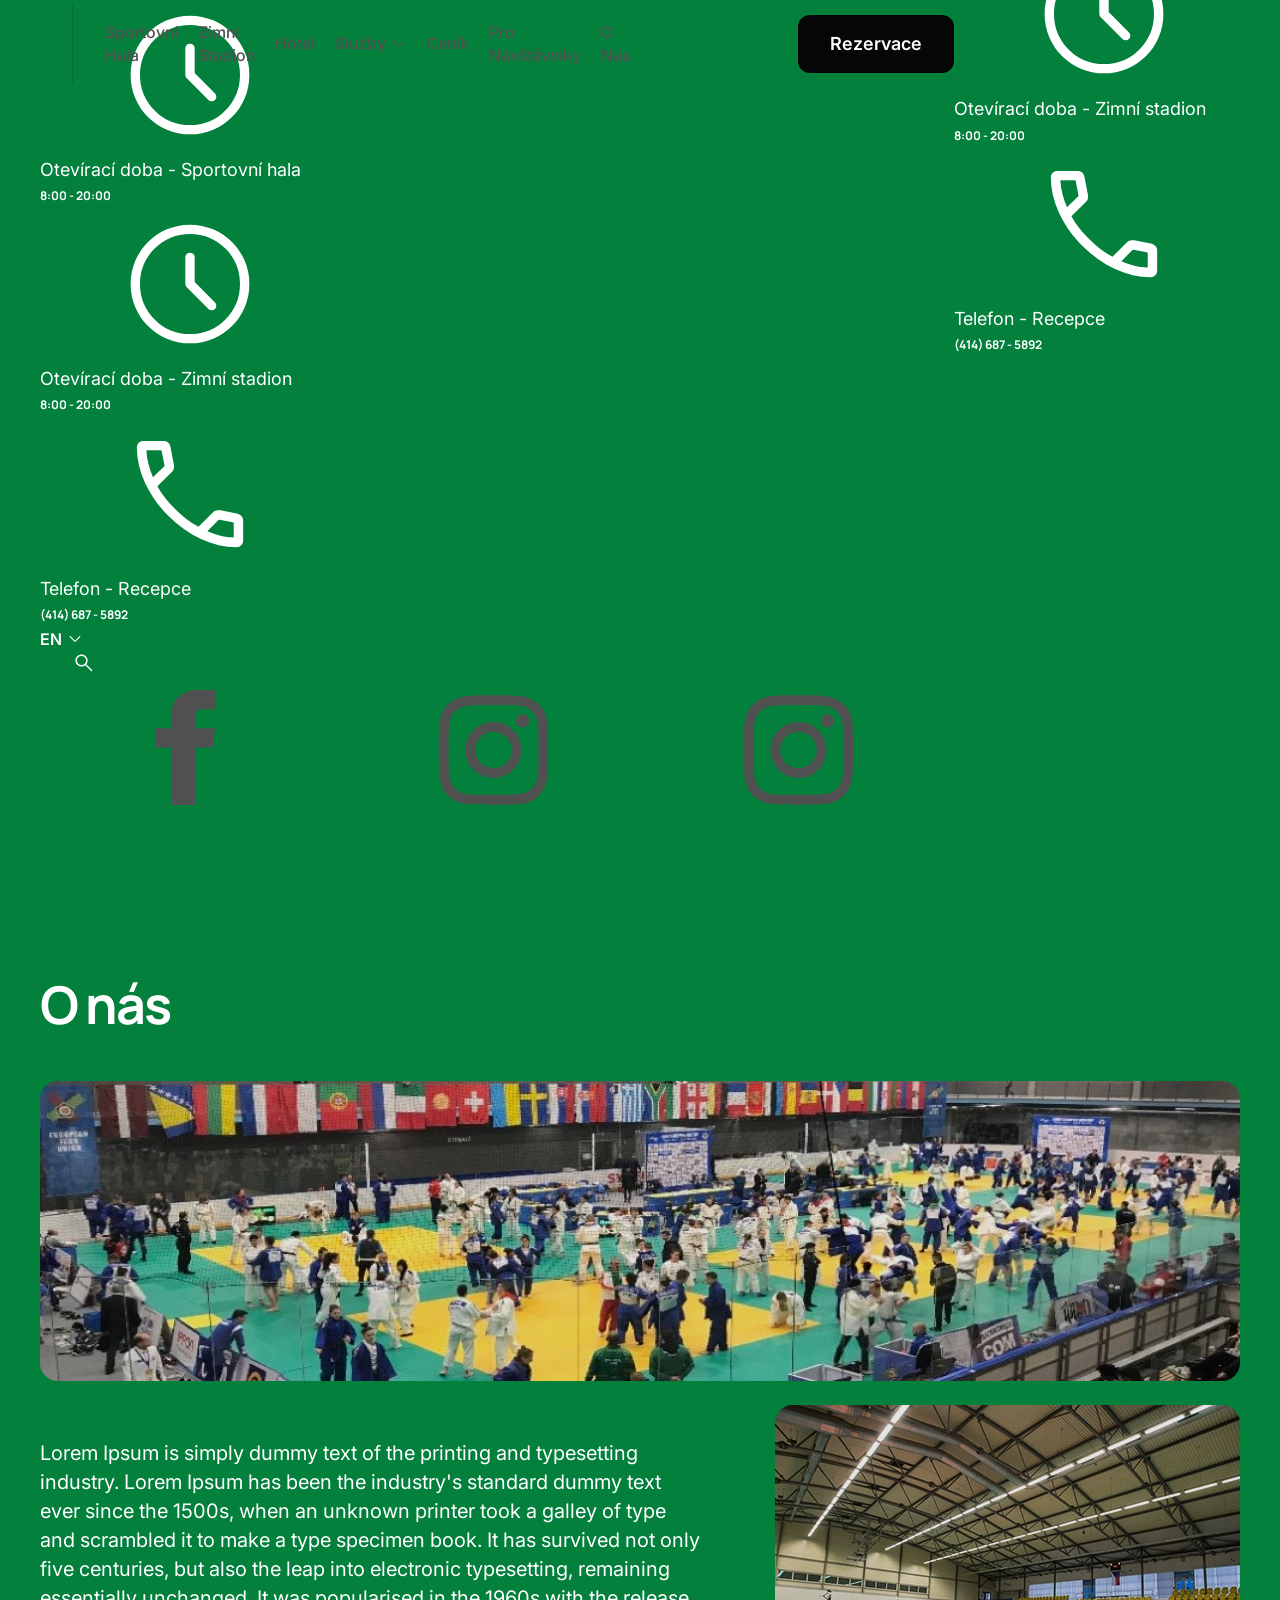
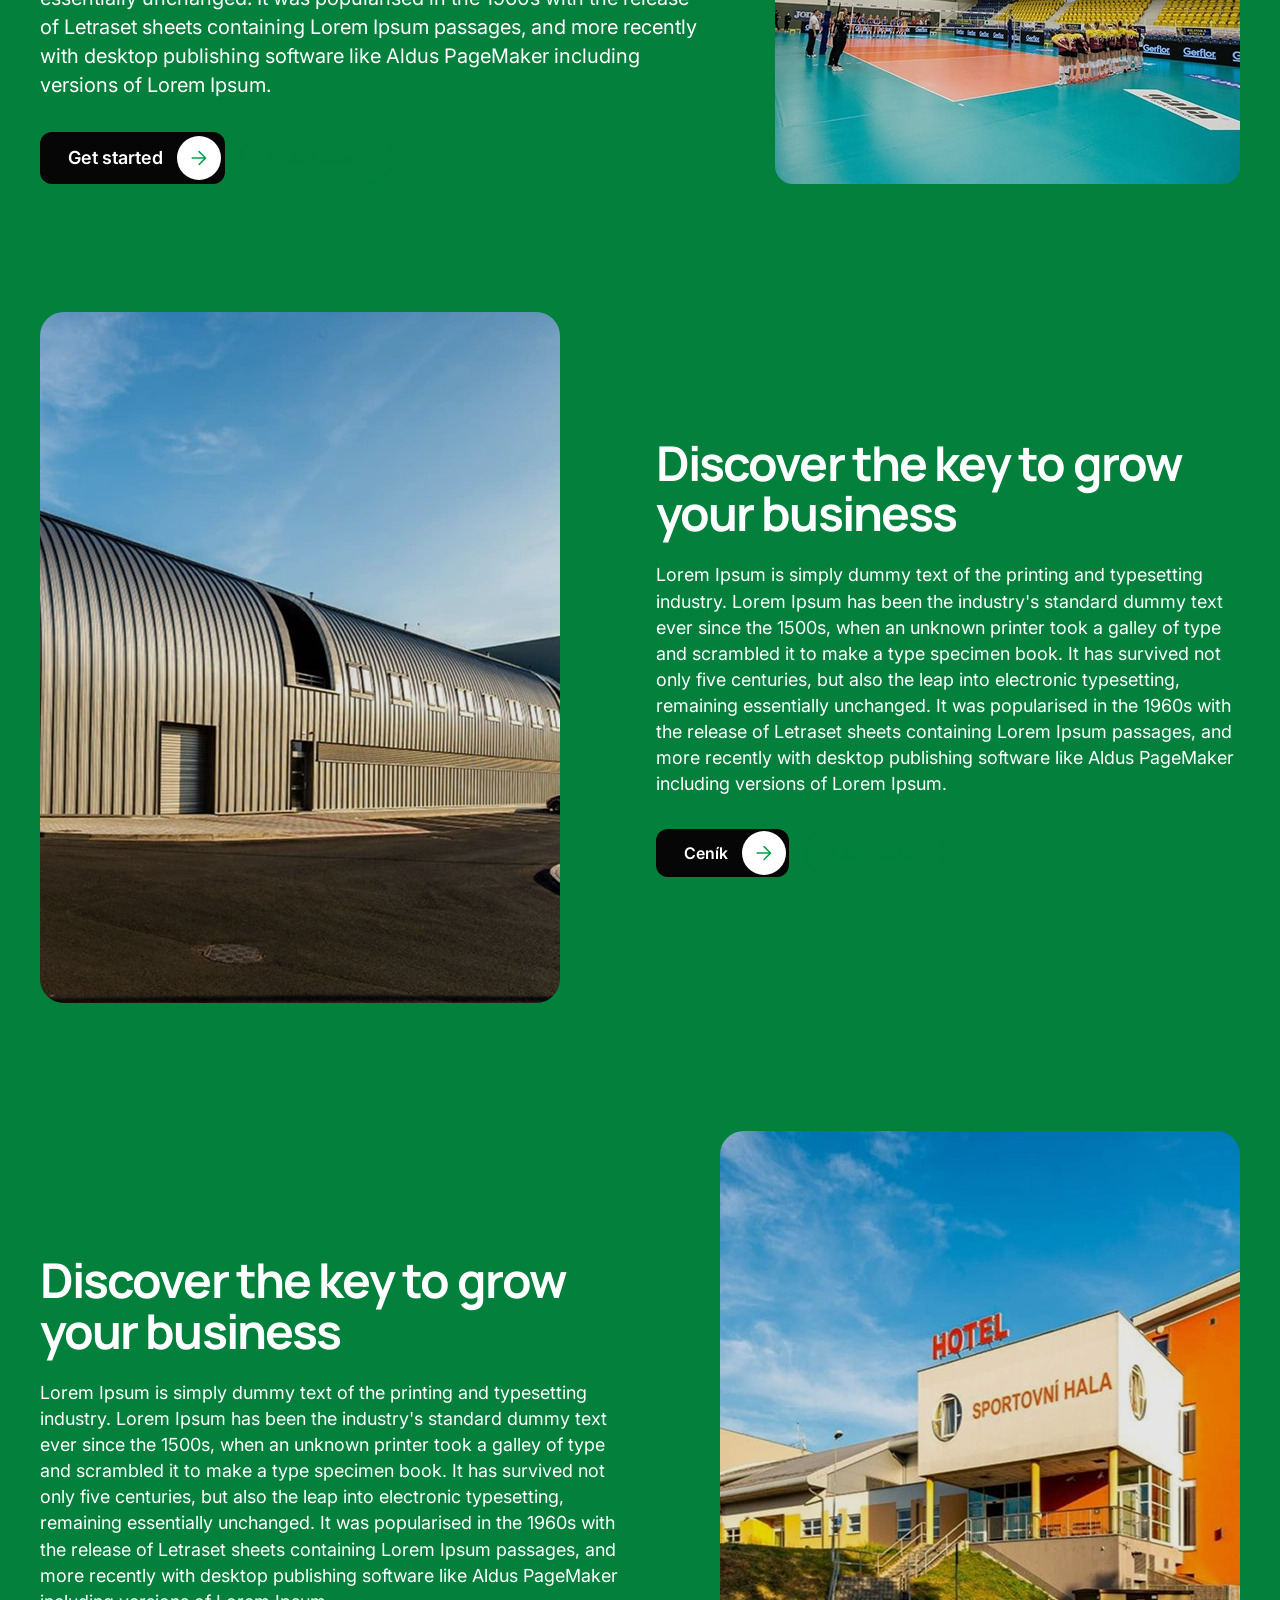
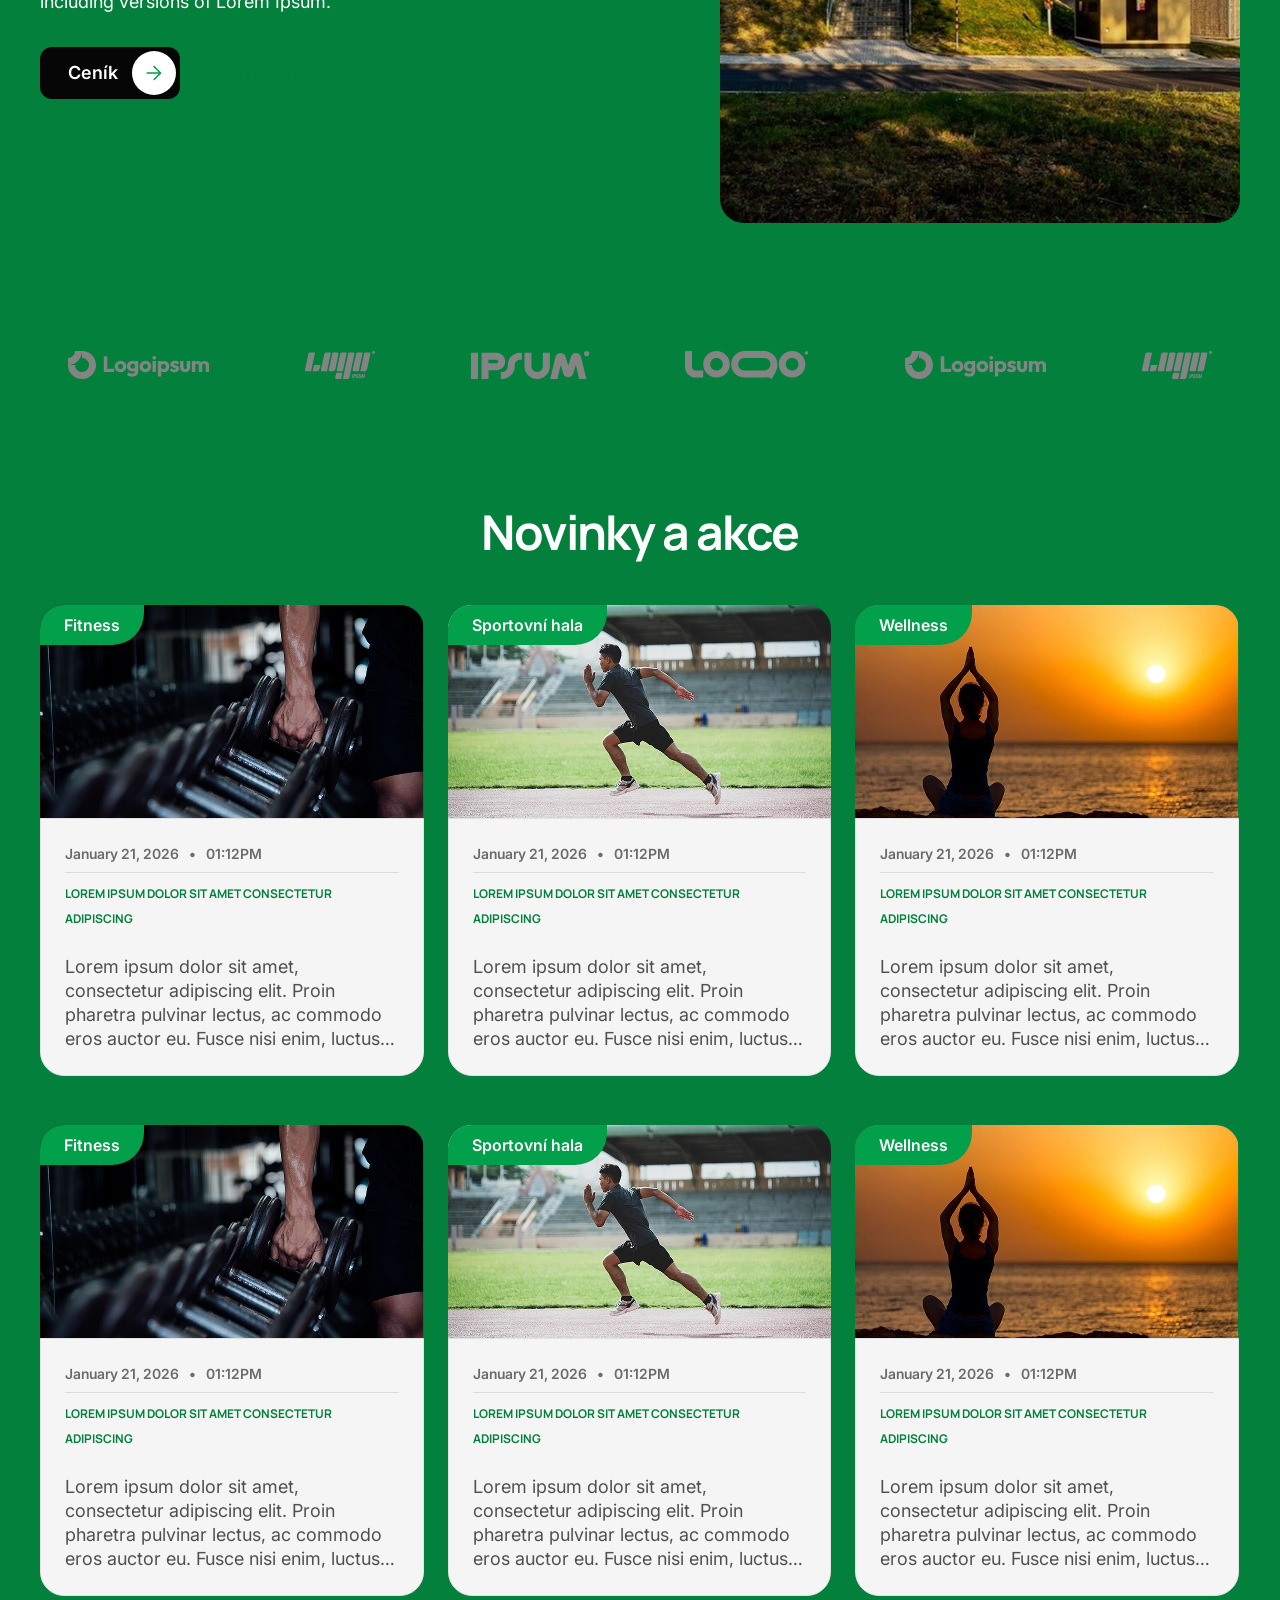
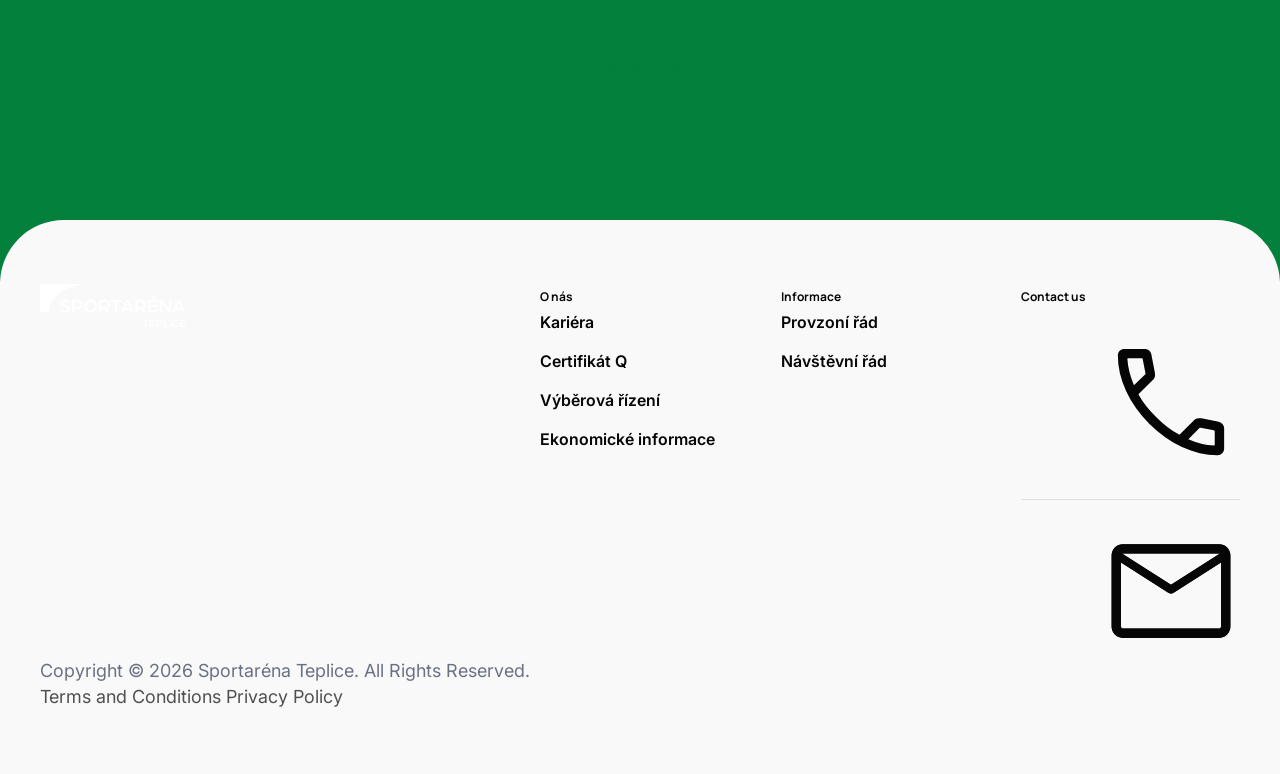
==== src/frontend/about.html @ 3bd39136 "asd" ====
<!doctype html>
<html lang="en">
  <head>
    <meta charset="UTF-8" />
    <meta http-equiv="X-UA-Compatible" content="IE=edge" />
    <meta name="viewport" content="width=device-width, initial-scale=1.0" />
    <link rel="stylesheet" href="css/main.css" />
    <title>O nás</title>
  </head>
  <body>
    <!-- header start
    =========================================== -->
    <div class="upHeader">
      <div class="auto__container">
        <div class="upHeader__inner">
          <div class="upHeader__items">
            <div class="upHeaderItem">
              <span>
                <svg>
                  <use xlink:href="#clockIcon"></use>
                </svg>
              </span>
              <div class="upHeaderItem__text">
                <p>Otevírací doba - Sportovní hala</p>
                <h6>8:00 - 20:00</h6>
              </div>
            </div>
            <div class="upHeaderItem">
              <span>
                <svg>
                  <use xlink:href="#clockIcon"></use>
                </svg>
              </span>
              <div class="upHeaderItem__text">
                <p>Otevírací doba - Zimní stadion</p>
                <h6>8:00 - 20:00</h6>
              </div>
            </div>
            <div class="upHeaderItem">
              <span>
                <svg>
                  <use xlink:href="#phoneIcon"></use>
                </svg>
              </span>
              <div class="upHeaderItem__text">
                <p>Telefon - Recepce</p>
                <h6>(414) 687 - 5892</h6>
              </div>
            </div>
          </div>
          <div class="upHeader__side">
            <div class="lang">
              <div class="lang__btn">
                <b> CS </b>
                <span>
                  <svg>
                    <use xlink:href="#chevronBottom"></use>
                  </svg>
                </span>
              </div>
              <div class="lang__menu">
                <button type="button" data-lang="EN">EN</button>
                <button type="button" data-lang="DE">DE</button>
                <button type="button" data-lang="CS">CS</button>
              </div>
            </div>
            <button type="button" class="searchBtn" id="searchBtn">
              <svg>
                <use xlink:href="#searchIcon"></use>
              </svg>
            </button>
            <div class="upHeader__social">
              <a href="#">
                <svg>
                  <use xlink:href="#facebook"></use>
                </svg>
              </a>
              <a href="#">
                <svg>
                  <use xlink:href="#instagram"></use>
                </svg>
              </a>
              <a href="#">
                <svg>
                  <use xlink:href="#youtube"></use>
                </svg>
              </a>
            </div>
          </div>
        </div>
      </div>
    </div>
    <header class="header" id="header">
      <div class="searchMenu" id="searchMenu">
        <div class="auto__container">
          <div class="searchMenu__inner">
            <div class="searchInput">
              <input type="search" />
              <button type="button">
                <svg>
                  <use xlink:href="#searchIcon"></use>
                </svg>
              </button>
            </div>
            <div class="searchMenu__close" id="searchClose"></div>
          </div>
        </div>
      </div>
      <div class="auto__container">
        <div class="header__inner">
          <a href="index.html" class="header__inner-logo">
            <img class="light" src="./images/logo.webp" alt="logo" />
            <img class="dark" src="./images/logo-dark.webp" alt="logo" />
          </a>
          <nav class="nav" id="menu">
            <div class="nav__inner">
              <ul class="nav__inner-links">
                <li>
                  <a href="service.html"> Sportovní Hala </a>
                </li>
                <li>
                  <a href="#"> Zimní Stadion </a>
                </li>
                <li>
                  <a href="#"> Hotel </a>
                </li>
                <li>
                  <a href="service.html">
                    Služby
                    <svg>
                      <use xlink:href="#chevronBottom"></use>
                    </svg>
                  </a>
                  <ul>
                    <li>
                      <a href="#"
                        >Sauna
                        <svg>
                          <use xlink:href="#chevronBottom"></use>
                        </svg>
                      </a>
                      <ul>
                        <li>
                          <a href="#">Kurzy plavání</a>
                        </li>
                        <li>
                          <a href="#">Aqua aerobic</a>
                        </li>
                        <li>
                          <a href="#">Squash</a>
                        </li>
                        <li>
                          <a href="#">Restaurace</a>
                        </li>
                        <li>
                          <a href="#">Fitness</a>
                        </li>
                        <li>
                          <a href="#">Venkovní slunění</a>
                        </li>
                      </ul>
                    </li>
                    <li>
                      <a href="#">Kurzy plavání</a>
                    </li>
                    <li>
                      <a href="#">Aqua aerobic</a>
                    </li>
                    <li>
                      <a href="#">Squash</a>
                    </li>
                    <li>
                      <a href="#">Restaurace</a>
                    </li>
                    <li>
                      <a href="#">Fitness</a>
                    </li>
                    <li>
                      <a href="#">Venkovní slunění</a>
                    </li>
                  </ul>
                </li>
                <li>
                  <a href="pricing.html"> Ceník </a>
                </li>
                <li>
                  <a href="visit.html"> Pro Návštěvníky </a>
                </li>
                <li>
                  <a href="about.html"> O Nás </a>
                </li>
              </ul>
              <div class="nav__inner-buttons">
                <a href="contact.html" class="button solid"> Kontakt </a>
                <a href="#" class="button primary"> Rezervace </a>
              </div>
              <div class="nav__inner-items">
                <div class="upHeaderItem">
                  <span>
                    <svg>
                      <use xlink:href="#clockIcon"></use>
                    </svg>
                  </span>
                  <div class="upHeaderItem__text">
                    <p>Otevírací doba - Sportovní hala</p>
                    <h6>8:00 - 20:00</h6>
                  </div>
                </div>
                <div class="upHeaderItem">
                  <span>
                    <svg>
                      <use xlink:href="#clockIcon"></use>
                    </svg>
                  </span>
                  <div class="upHeaderItem__text">
                    <p>Otevírací doba - Zimní stadion</p>
                    <h6>8:00 - 20:00</h6>
                  </div>
                </div>
                <div class="upHeaderItem">
                  <span>
                    <svg>
                      <use xlink:href="#phoneIcon"></use>
                    </svg>
                  </span>
                  <div class="upHeaderItem__text">
                    <p>Telefon - Recepce</p>
                    <h6>(414) 687 - 5892</h6>
                  </div>
                </div>
              </div>
              <div class="nav__inner-foot">
                <div class="nav__inner-actions">
                  <div class="lang">
                    <div class="lang__btn">
                      <b> CS </b>
                      <span>
                        <svg>
                          <use xlink:href="#chevronBottom"></use>
                        </svg>
                      </span>
                    </div>
                    <div class="lang__menu">
                      <button type="button" data-lang="EN">EN</button>
                      <button type="button" data-lang="DE">DE</button>
                      <button type="button" data-lang="CS">CS</button>
                    </div>
                  </div>
                  <button type="button" class="searchBtn">
                    <svg>
                      <use xlink:href="#searchIcon"></use>
                    </svg>
                  </button>
                </div>
                <div class="upHeader__social">
                  <a href="#">
                    <svg>
                      <use xlink:href="#facebook"></use>
                    </svg>
                  </a>
                  <a href="#">
                    <svg>
                      <use xlink:href="#instagram"></use>
                    </svg>
                  </a>
                  <a href="#">
                    <svg>
                      <use xlink:href="#youtube"></use>
                    </svg>
                  </a>
                </div>
              </div>
            </div>
          </nav>
          <div class="burger" id="menuBtn">
            <span></span>
          </div>
        </div>
      </div>
    </header>
    <!-- header end
    =========================================== -->
    <main class="main">
      <!-- about start
    =========================================== -->
      <section class="about">
        <div class="auto__container">
          <div class="about__inner">
            <div
              class="about__inner-title wow fadeInUp"
              data-wow-duration=".5s"
              data-wow-delay=".1s"
            >
              <h1>O nás</h1>
            </div>
            <div
              class="about__inner-banner wow fadeInUp"
              data-wow-duration=".5s"
              data-wow-delay=".2s"
            >
              <img src="./images/about/1.webp" alt="banner" />
            </div>
            <div class="about__inner-row">
              <div
                class="aboutContent wow fadeInLeft"
                data-wow-duration=".5s"
                data-wow-delay=".4s"
              >
                <div class="paragraph big">
                  <p>
                    Lorem Ipsum is simply dummy text of the printing and
                    typesetting industry. Lorem Ipsum has been the industry's
                    standard dummy text ever since the 1500s, when an unknown
                    printer took a galley of type and scrambled it to make a
                    type specimen book. It has survived not only five centuries,
                    but also the leap into electronic typesetting, remaining
                    essentially unchanged. It was popularised in the 1960s with
                    the release of Letraset sheets containing Lorem Ipsum
                    passages, and more recently with desktop publishing software
                    like Aldus PageMaker including versions of Lorem Ipsum.
                  </p>
                </div>
                <div class="button__row">
                  <a href="#" class="button primary arrow">
                    Get started
                    <span>
                      <svg>
                        <use xlink:href="#arrowRight"></use>
                      </svg>
                    </span>
                  </a>
                  <a href="#" class="button solid"> Learn more </a>
                </div>
              </div>
              <div
                class="aboutImage wow fadeInRight"
                data-wow-duration=".5s"
                data-wow-delay=".5s"
              >
                <div class="aboutImage__inner">
                  <img src="./images/about/2.webp" alt="banner" />
                </div>
              </div>
            </div>
          </div>
        </div>
      </section>
      <!-- about end
    =========================================== -->
      <!-- discover start
    =========================================== -->
      <section class="discover rev">
        <div class="auto__container">
          <div class="discover__inner">
            <div
              class="discoverContent wow fadeInRight"
              data-wow-duration=".5s"
              data-wow-delay=".4s"
            >
              <h2>Discover the key to grow your business</h2>
              <div class="paragraph lg">
                <p>
                  Lorem Ipsum is simply dummy text of the printing and
                  typesetting industry. Lorem Ipsum has been the industry's
                  standard dummy text ever since the 1500s, when an unknown
                  printer took a galley of type and scrambled it to make a type
                  specimen book. It has survived not only five centuries, but
                  also the leap into electronic typesetting, remaining
                  essentially unchanged. It was popularised in the 1960s with
                  the release of Letraset sheets containing Lorem Ipsum
                  passages, and more recently with desktop publishing software
                  like Aldus PageMaker including versions of Lorem Ipsum.
                </p>
              </div>
              <div class="button__row">
                <a href="pricing.html" class="button primary arrow sm">
                  Ceník
                  <span>
                    <svg>
                      <use xlink:href="#arrowRight"></use>
                    </svg>
                  </span>
                </a>
                <a href="#" class="button solid sm"> Learn more </a>
              </div>
            </div>
            <div
              class="discoverBanner wow fadeInLeft"
              data-wow-duration=".5s"
              data-wow-delay=".2s"
            >
              <div class="discoverBanner__inner">
                <img src="./images/discover/3.webp" alt="banner" />
              </div>
            </div>
          </div>
        </div>
      </section>
      <!-- discover end
    =========================================== -->
      <!-- discover start
    =========================================== -->
      <section class="discover">
        <div class="auto__container">
          <div class="discover__inner">
            <div
              class="discoverContent wow fadeInLeft"
              data-wow-duration=".5s"
              data-wow-delay=".2s"
            >
              <h2>Discover the key to grow your business</h2>
              <div class="paragraph lg">
                <p>
                  Lorem Ipsum is simply dummy text of the printing and
                  typesetting industry. Lorem Ipsum has been the industry's
                  standard dummy text ever since the 1500s, when an unknown
                  printer took a galley of type and scrambled it to make a type
                  specimen book. It has survived not only five centuries, but
                  also the leap into electronic typesetting, remaining
                  essentially unchanged. It was popularised in the 1960s with
                  the release of Letraset sheets containing Lorem Ipsum
                  passages, and more recently with desktop publishing software
                  like Aldus PageMaker including versions of Lorem Ipsum.
                </p>
              </div>
              <div class="button__row">
                <a href="pricing.html" class="button primary arrow">
                  Ceník
                  <span>
                    <svg>
                      <use xlink:href="#arrowRight"></use>
                    </svg>
                  </span>
                </a>
                <a href="#" class="button solid"> Learn more </a>
              </div>
            </div>
            <div
              class="discoverBanner wow fadeInRight"
              data-wow-duration=".5s"
              data-wow-delay=".4s"
            >
              <div class="discoverBanner__inner">
                <img src="./images/discover/4.webp" alt="banner" />
              </div>
            </div>
          </div>
        </div>
      </section>
      <!-- discover end
    =========================================== -->
      <!-- partners start
    =========================================== -->
      <section class="partners">
        <div class="auto__container">
          <div class="partners__inner">
            <div class="partners__inner-row">
              <div class="partnersLogo">
                <img src="./images/partners/1.svg" alt="logo" />
              </div>
              <div class="partnersLogo">
                <img src="./images/partners/2.svg" alt="logo" />
              </div>
              <div class="partnersLogo">
                <img src="./images/partners/3.svg" alt="logo" />
              </div>
              <div class="partnersLogo">
                <img src="./images/partners/4.svg" alt="logo" />
              </div>
              <div class="partnersLogo">
                <img src="./images/partners/1.svg" alt="logo" />
              </div>
              <div class="partnersLogo">
                <img src="./images/partners/2.svg" alt="logo" />
              </div>
            </div>
          </div>
        </div>
      </section>
      <!-- partners end
    =========================================== -->
      <!-- news start
    =========================================== -->
      <section class="news">
        <div class="auto__container">
          <div class="news__inner">
            <div
              class="news__inner-title wow fadeInUp"
              data-wow-duration=".5s"
              data-wow-delay=".1s"
            >
              <h2>Novinky a akce</h2>
            </div>
            <div class="news__inner-row">
              <a
                href="#"
                class="newsItem wow fadeInUp"
                data-wow-duration=".5s"
                data-wow-delay=".2s"
              >
                <div class="newsItem__image">
                  <div class="newsItem__tag">Fitness</div>
                  <img src="./images/news/1.webp" alt="news" />
                </div>
                <div class="newsItem__content">
                  <div class="newsItem__date">
                    <p>January 21, 2026</p>
                    <span>•</span>
                    <p>01:12PM</p>
                  </div>
                  <h6>Lorem ipsum dolor sit amet consectetur adipiscing</h6>
                  <p>
                    Lorem ipsum dolor sit amet, consectetur adipiscing elit.
                    Proin pharetra pulvinar lectus, ac commodo eros auctor eu.
                    Fusce nisi enim, luctus eget laoreet eu, imperdiet ut
                    ligula.
                  </p>
                  <div class="newsItem__foot">
                    <div class="button solid">Continue reading</div>
                  </div>
                </div>
              </a>
              <a
                href="#"
                class="newsItem wow fadeInUp"
                data-wow-duration=".5s"
                data-wow-delay=".3s"
              >
                <div class="newsItem__image">
                  <div class="newsItem__tag">Sportovní hala</div>
                  <img src="./images/news/2.webp" alt="news" />
                </div>
                <div class="newsItem__content">
                  <div class="newsItem__date">
                    <p>January 21, 2026</p>
                    <span>•</span>
                    <p>01:12PM</p>
                  </div>
                  <h6>Lorem ipsum dolor sit amet consectetur adipiscing</h6>
                  <p>
                    Lorem ipsum dolor sit amet, consectetur adipiscing elit.
                    Proin pharetra pulvinar lectus, ac commodo eros auctor eu.
                    Fusce nisi enim, luctus eget laoreet eu, imperdiet ut
                    ligula.
                  </p>
                  <div class="newsItem__foot">
                    <div class="button solid">Continue reading</div>
                  </div>
                </div>
              </a>
              <a
                href="#"
                class="newsItem wow fadeInUp"
                data-wow-duration=".5s"
                data-wow-delay=".4s"
              >
                <div class="newsItem__image">
                  <div class="newsItem__tag">Wellness</div>
                  <img src="./images/news/3.webp" alt="news" />
                </div>
                <div class="newsItem__content">
                  <div class="newsItem__date">
                    <p>January 21, 2026</p>
                    <span>•</span>
                    <p>01:12PM</p>
                  </div>
                  <h6>Lorem ipsum dolor sit amet consectetur adipiscing</h6>
                  <p>
                    Lorem ipsum dolor sit amet, consectetur adipiscing elit.
                    Proin pharetra pulvinar lectus, ac commodo eros auctor eu.
                    Fusce nisi enim, luctus eget laoreet eu, imperdiet ut
                    ligula.
                  </p>
                  <div class="newsItem__foot">
                    <div class="button solid">Continue reading</div>
                  </div>
                </div>
              </a>
              <a
                href="#"
                class="newsItem wow fadeInUp"
                data-wow-duration=".5s"
                data-wow-delay=".5s"
              >
                <div class="newsItem__image">
                  <div class="newsItem__tag">Fitness</div>
                  <img src="./images/news/1.webp" alt="news" />
                </div>
                <div class="newsItem__content">
                  <div class="newsItem__date">
                    <p>January 21, 2026</p>
                    <span>•</span>
                    <p>01:12PM</p>
                  </div>
                  <h6>Lorem ipsum dolor sit amet consectetur adipiscing</h6>
                  <p>
                    Lorem ipsum dolor sit amet, consectetur adipiscing elit.
                    Proin pharetra pulvinar lectus, ac commodo eros auctor eu.
                    Fusce nisi enim, luctus eget laoreet eu, imperdiet ut
                    ligula.
                  </p>
                  <div class="newsItem__foot">
                    <div class="button solid">Continue reading</div>
                  </div>
                </div>
              </a>
              <a
                href="#"
                class="newsItem wow fadeInUp"
                data-wow-duration=".5s"
                data-wow-delay=".6s"
              >
                <div class="newsItem__image">
                  <div class="newsItem__tag">Sportovní hala</div>
                  <img src="./images/news/2.webp" alt="news" />
                </div>
                <div class="newsItem__content">
                  <div class="newsItem__date">
                    <p>January 21, 2026</p>
                    <span>•</span>
                    <p>01:12PM</p>
                  </div>
                  <h6>Lorem ipsum dolor sit amet consectetur adipiscing</h6>
                  <p>
                    Lorem ipsum dolor sit amet, consectetur adipiscing elit.
                    Proin pharetra pulvinar lectus, ac commodo eros auctor eu.
                    Fusce nisi enim, luctus eget laoreet eu, imperdiet ut
                    ligula.
                  </p>
                  <div class="newsItem__foot">
                    <div class="button solid">Continue reading</div>
                  </div>
                </div>
              </a>
              <a
                href="#"
                class="newsItem wow fadeInUp"
                data-wow-duration=".5s"
                data-wow-delay=".7s"
              >
                <div class="newsItem__image">
                  <div class="newsItem__tag">Wellness</div>
                  <img src="./images/news/3.webp" alt="news" />
                </div>
                <div class="newsItem__content">
                  <div class="newsItem__date">
                    <p>January 21, 2026</p>
                    <span>•</span>
                    <p>01:12PM</p>
                  </div>
                  <h6>Lorem ipsum dolor sit amet consectetur adipiscing</h6>
                  <p>
                    Lorem ipsum dolor sit amet, consectetur adipiscing elit.
                    Proin pharetra pulvinar lectus, ac commodo eros auctor eu.
                    Fusce nisi enim, luctus eget laoreet eu, imperdiet ut
                    ligula.
                  </p>
                  <div class="newsItem__foot">
                    <div class="button solid">Continue reading</div>
                  </div>
                </div>
              </a>
            </div>
            <div class="news__inner-slider">
              <div class="swiper-wrapper">
                <div class="swiper-slide">
                  <a
                    href="#"
                    class="newsItem wow fadeInUp"
                    data-wow-duration=".5s"
                    data-wow-delay=".2s"
                  >
                    <div class="newsItem__image">
                      <div class="newsItem__tag">Fitness</div>
                      <img src="./images/news/1.webp" alt="news" />
                    </div>
                    <div class="newsItem__content">
                      <div class="newsItem__date">
                        <p>January 21, 2026</p>
                        <span>•</span>
                        <p>01:12PM</p>
                      </div>
                      <h6>Lorem ipsum dolor sit amet consectetur adipiscing</h6>
                      <p>
                        Lorem ipsum dolor sit amet, consectetur adipiscing elit.
                        Proin pharetra pulvinar lectus, ac commodo eros auctor
                        eu. Fusce nisi enim, luctus eget laoreet eu, imperdiet
                        ut ligula.
                      </p>
                      <div class="newsItem__foot">
                        <div class="button solid">Continue reading</div>
                      </div>
                    </div>
                  </a>
                </div>
                <div class="swiper-slide">
                  <a
                    href="#"
                    class="newsItem wow fadeInUp"
                    data-wow-duration=".5s"
                    data-wow-delay=".2s"
                  >
                    <div class="newsItem__image">
                      <div class="newsItem__tag">Sportovní hala</div>
                      <img src="./images/news/2.webp" alt="news" />
                    </div>
                    <div class="newsItem__content">
                      <div class="newsItem__date">
                        <p>January 21, 2026</p>
                        <span>•</span>
                        <p>01:12PM</p>
                      </div>
                      <h6>Lorem ipsum dolor sit amet consectetur adipiscing</h6>
                      <p>
                        Lorem ipsum dolor sit amet, consectetur adipiscing elit.
                        Proin pharetra pulvinar lectus, ac commodo eros auctor
                        eu. Fusce nisi enim, luctus eget laoreet eu, imperdiet
                        ut ligula.
                      </p>
                      <div class="newsItem__foot">
                        <div class="button solid">Continue reading</div>
                      </div>
                    </div>
                  </a>
                </div>
                <div class="swiper-slide">
                  <a
                    href="#"
                    class="newsItem wow fadeInUp"
                    data-wow-duration=".5s"
                    data-wow-delay=".2s"
                  >
                    <div class="newsItem__image">
                      <div class="newsItem__tag">Wellness</div>
                      <img src="./images/news/3.webp" alt="news" />
                    </div>
                    <div class="newsItem__content">
                      <div class="newsItem__date">
                        <p>January 21, 2026</p>
                        <span>•</span>
                        <p>01:12PM</p>
                      </div>
                      <h6>Lorem ipsum dolor sit amet consectetur adipiscing</h6>
                      <p>
                        Lorem ipsum dolor sit amet, consectetur adipiscing elit.
                        Proin pharetra pulvinar lectus, ac commodo eros auctor
                        eu. Fusce nisi enim, luctus eget laoreet eu, imperdiet
                        ut ligula.
                      </p>
                      <div class="newsItem__foot">
                        <div class="button solid">Continue reading</div>
                      </div>
                    </div>
                  </a>
                </div>
              </div>
            </div>
            <div
              class="news__inner-foot wow fadeInUp"
              data-wow-duration=".5s"
              data-wow-delay=".7s"
            >
              <a href="#" class="button solid sm"> Show more </a>
            </div>
          </div>
        </div>
      </section>
      <!-- news end
    =========================================== -->
    </main>
    <!-- footer start
    =========================================== -->
    <footer class="footer">
      <div class="auto__container">
        <div class="footer__inner">
          <div class="footer__inner-row">
            <div class="footer__inner-logo">
              <img src="./images/logo.webp" alt="logo" />
            </div>
            <div class="footer__inner-links">
              <div class="footer__inner-col">
                <h6>O nás</h6>
                <a href="#"> Kariéra </a>
                <a href="#"> Certifikát Q </a>
                <a href="#"> Výběrová řízení </a>
                <a href="#"> Ekonomické informace </a>
              </div>
              <div class="footer__inner-col">
                <h6>Informace</h6>
                <a href="#"> Provzoní řád </a>
                <a href="#"> Návštěvní řád </a>
              </div>
              <div class="footer__inner-col">
                <h6>Contact us</h6>
                <a href="tel:(414) 687 - 5892" class="footerItem">
                  <div class="footerItem__icon">
                    <svg>
                      <use xlink:href="#phoneIcon"></use>
                    </svg>
                  </div>
                  <div class="footerItem__text">
                    <p>Phone</p>
                    <h6>(414) 687 - 5892</h6>
                  </div>
                </a>
                <a href="mailto:info@halateplice.cz" class="footerItem">
                  <div class="footerItem__icon">
                    <svg>
                      <use xlink:href="#mailIcon"></use>
                    </svg>
                  </div>
                  <div class="footerItem__text">
                    <p>Email</p>
                    <h6>info@halateplice.cz</h6>
                  </div>
                </a>
              </div>
            </div>
          </div>
          <div class="footer__inner-copy">
            <p>Copyright © 2026 Sportaréna Teplice. All Rights Reserved.</p>
            <div class="footer__inner-terms">
              <a href="#"> Terms and Conditions </a>
              <a href="#"> Privacy Policy </a>
            </div>
          </div>
        </div>
      </div>
    </footer>
    <!-- footer end
    =========================================== -->
    <!-- Sprites
    =========================================== -->
    <svg style="display: none">
      <symbol id="arrowRight" viewBox="0 0 24 24">
        <path
          d="M16.627 12.75H5.25C5.03717 12.75 4.859 12.6782 4.7155 12.5345C4.57183 12.391 4.5 12.2128 4.5 12C4.5 11.7872 4.57183 11.609 4.7155 11.4655C4.859 11.3218 5.03717 11.25 5.25 11.25H16.627L11.4577 6.08076C11.3091 5.93209 11.2357 5.75809 11.2375 5.55876C11.2395 5.35942 11.318 5.18217 11.473 5.02701C11.6282 4.88217 11.8038 4.80717 12 4.80201C12.1962 4.79684 12.3718 4.87184 12.527 5.02701L18.8673 11.3673C18.9609 11.4609 19.0269 11.5597 19.0652 11.6635C19.1037 11.7673 19.123 11.8795 19.123 12C19.123 12.1205 19.1037 12.2327 19.0652 12.3365C19.0269 12.4403 18.9609 12.5391 18.8673 12.6328L12.527 18.973C12.3885 19.1115 12.217 19.1823 12.0125 19.1855C11.808 19.1887 11.6282 19.1178 11.473 18.973C11.318 18.8178 11.2405 18.6397 11.2405 18.4385C11.2405 18.2372 11.318 18.0589 11.473 17.9038L16.627 12.75Z"
          fill="currentColor"
        />
      </symbol>
      <symbol id="chevronBottom" viewBox="0 0 20 20">
        <path
          d="M10 12.3463L16.2773 6.06897C16.4429 5.90341 16.6378 5.82272 16.8621 5.82688C17.0865 5.83119 17.2815 5.91612 17.4471 6.08168C17.6126 6.24737 17.6954 6.44237 17.6954 6.66668C17.6954 6.89098 17.6126 7.08598 17.4471 7.25168L11.0673 13.6442C10.9166 13.7949 10.7478 13.9065 10.5608 13.9792C10.3739 14.0518 10.187 14.0881 10 14.0881C9.81307 14.0881 9.62612 14.0518 9.43918 13.9792C9.25223 13.9065 9.08342 13.7949 8.93272 13.6442L2.54001 7.25168C2.37446 7.08598 2.29383 6.88883 2.29814 6.66022C2.30244 6.43161 2.38737 6.23452 2.55293 6.06897C2.71848 5.90341 2.91348 5.82063 3.13793 5.82063C3.36223 5.82063 3.55717 5.90341 3.72272 6.06897L10 12.3463Z"
          fill="currentColor"
        />
      </symbol>
      <symbol id="mailIcon" viewBox="0 0 22 22">
        <path
          d="M3.94873 17.875C3.48566 17.875 3.09371 17.7146 2.77288 17.3938C2.45204 17.0729 2.29163 16.681 2.29163 16.2179V5.7821C2.29163 5.31903 2.45204 4.92708 2.77288 4.60625C3.09371 4.28542 3.48566 4.125 3.94873 4.125H18.0512C18.5143 4.125 18.9062 4.28542 19.227 4.60625C19.5479 4.92708 19.7083 5.31903 19.7083 5.7821V16.2179C19.7083 16.681 19.5479 17.0729 19.227 17.3938C18.9062 17.7146 18.5143 17.875 18.0512 17.875H3.94873ZM18.3333 6.82206L11.4459 11.231C11.3755 11.2709 11.3026 11.3023 11.2273 11.3252C11.1521 11.3481 11.0763 11.3596 11 11.3596C10.9236 11.3596 10.8478 11.3481 10.7726 11.3252C10.6973 11.3023 10.6244 11.2709 10.554 11.231L3.66663 6.82206V16.2179C3.66663 16.3002 3.69306 16.3678 3.74592 16.4207C3.79878 16.4736 3.86638 16.5 3.94873 16.5H18.0512C18.1335 16.5 18.2011 16.4736 18.254 16.4207C18.3069 16.3678 18.3333 16.3002 18.3333 16.2179V6.82206ZM11 10.0833L18.1924 5.5H3.80756L11 10.0833ZM3.66663 7.03358V5.9856V6.01288V5.98377V7.03358Z"
          fill="currentColor"
        />
        <path
          d="M3.94873 17.875C3.48566 17.875 3.09371 17.7146 2.77288 17.3938C2.45204 17.0729 2.29163 16.681 2.29163 16.2179V5.7821C2.29163 5.31903 2.45204 4.92708 2.77288 4.60625C3.09371 4.28542 3.48566 4.125 3.94873 4.125H18.0512C18.5143 4.125 18.9062 4.28542 19.227 4.60625C19.5479 4.92708 19.7083 5.31903 19.7083 5.7821V16.2179C19.7083 16.681 19.5479 17.0729 19.227 17.3938C18.9062 17.7146 18.5143 17.875 18.0512 17.875H3.94873ZM18.3333 6.82206L11.4459 11.231C11.3755 11.2709 11.3026 11.3023 11.2273 11.3252C11.1521 11.3481 11.0763 11.3596 11 11.3596C10.9236 11.3596 10.8478 11.3481 10.7726 11.3252C10.6973 11.3023 10.6244 11.2709 10.554 11.231L3.66663 6.82206V16.2179C3.66663 16.3002 3.69306 16.3678 3.74592 16.4207C3.79878 16.4736 3.86638 16.5 3.94873 16.5H18.0512C18.1335 16.5 18.2011 16.4736 18.254 16.4207C18.3069 16.3678 18.3333 16.3002 18.3333 16.2179V6.82206ZM11 10.0833L18.1924 5.5H3.80756L11 10.0833ZM3.66663 7.03358V5.9856V6.01288V5.98377V7.03358Z"
          fill="currentColor"
        />
      </symbol>

      <symbol id="phoneIcon" viewBox="0 0 22 22">
        <path
          d="M17.8203 18.7918C16.0928 18.7918 14.3573 18.3902 12.6138 17.5869C10.8705 16.7836 9.26869 15.6504 7.80844 14.1874C6.34834 12.7243 5.21664 11.1224 4.41333 9.38179C3.61003 7.64134 3.20837 5.90739 3.20837 4.17993C3.20837 3.90234 3.30004 3.67103 3.48337 3.48602C3.66671 3.301 3.89587 3.2085 4.17087 3.2085H7.16058C7.39204 3.2085 7.59623 3.28405 7.77314 3.43514C7.95006 3.58609 8.06258 3.77263 8.11071 3.99477L8.63619 6.69183C8.67255 6.94208 8.66491 7.15711 8.61327 7.33693C8.56148 7.51675 8.46859 7.66777 8.3346 7.79L6.21756 9.85089C6.55826 10.4748 6.94753 11.0651 7.38539 11.6217C7.8231 12.1781 8.29702 12.7095 8.80714 13.216C9.31009 13.7191 9.84481 14.1863 10.4113 14.6176C10.9778 15.0489 11.5895 15.4502 12.2465 15.8216L14.3035 13.7467C14.4469 13.5975 14.6206 13.4928 14.8246 13.4328C15.0284 13.3729 15.2402 13.3582 15.4601 13.3888L18.0054 13.9071C18.2369 13.9683 18.4258 14.0863 18.5722 14.2614C18.7185 14.4365 18.7917 14.6351 18.7917 14.8573V17.8293C18.7917 18.1043 18.6992 18.3335 18.5142 18.5168C18.3292 18.7002 18.0979 18.7918 17.8203 18.7918ZM5.56696 8.54991L7.20298 6.98448C7.23231 6.96095 7.25141 6.92863 7.26027 6.88754C7.26913 6.84644 7.26768 6.80825 7.25592 6.77295L6.85739 4.72443C6.84563 4.67753 6.82508 4.64232 6.79575 4.61879C6.76642 4.59526 6.72822 4.5835 6.68117 4.5835H4.72087C4.68558 4.5835 4.65617 4.59526 4.63264 4.61879C4.60927 4.64232 4.59758 4.67173 4.59758 4.70702C4.64448 5.33341 4.747 5.96973 4.90512 6.61598C5.0631 7.26238 5.28371 7.90702 5.56696 8.54991ZM13.542 16.472C14.1496 16.7552 14.7833 16.9718 15.4431 17.1217C16.1031 17.2714 16.7198 17.3604 17.2932 17.3886C17.3285 17.3886 17.3579 17.3769 17.3814 17.3533C17.4049 17.3298 17.4167 17.3004 17.4167 17.2651V15.3367C17.4167 15.2896 17.4049 15.2514 17.3814 15.2221C17.3579 15.1928 17.3227 15.1722 17.2758 15.1605L15.3508 14.769C15.3155 14.7573 15.2846 14.7558 15.2582 14.7647C15.2318 14.7735 15.2038 14.7926 15.1743 14.822L13.542 16.472Z"
          fill="currentColor"
        />
        <path
          d="M17.8203 18.7918C16.0928 18.7918 14.3573 18.3902 12.6138 17.5869C10.8705 16.7836 9.26869 15.6504 7.80844 14.1874C6.34834 12.7243 5.21664 11.1224 4.41333 9.38179C3.61003 7.64134 3.20837 5.90739 3.20837 4.17993C3.20837 3.90234 3.30004 3.67103 3.48337 3.48602C3.66671 3.301 3.89587 3.2085 4.17087 3.2085H7.16058C7.39204 3.2085 7.59623 3.28405 7.77314 3.43514C7.95006 3.58609 8.06258 3.77263 8.11071 3.99477L8.63619 6.69183C8.67255 6.94208 8.66491 7.15711 8.61327 7.33693C8.56148 7.51675 8.46859 7.66777 8.3346 7.79L6.21756 9.85089C6.55826 10.4748 6.94753 11.0651 7.38539 11.6217C7.8231 12.1781 8.29702 12.7095 8.80714 13.216C9.31009 13.7191 9.84481 14.1863 10.4113 14.6176C10.9778 15.0489 11.5895 15.4502 12.2465 15.8216L14.3035 13.7467C14.4469 13.5975 14.6206 13.4928 14.8246 13.4328C15.0284 13.3729 15.2402 13.3582 15.4601 13.3888L18.0054 13.9071C18.2369 13.9683 18.4258 14.0863 18.5722 14.2614C18.7185 14.4365 18.7917 14.6351 18.7917 14.8573V17.8293C18.7917 18.1043 18.6992 18.3335 18.5142 18.5168C18.3292 18.7002 18.0979 18.7918 17.8203 18.7918ZM5.56696 8.54991L7.20298 6.98448C7.23231 6.96095 7.25141 6.92863 7.26027 6.88754C7.26913 6.84644 7.26768 6.80825 7.25592 6.77295L6.85739 4.72443C6.84563 4.67753 6.82508 4.64232 6.79575 4.61879C6.76642 4.59526 6.72822 4.5835 6.68117 4.5835H4.72087C4.68558 4.5835 4.65617 4.59526 4.63264 4.61879C4.60927 4.64232 4.59758 4.67173 4.59758 4.70702C4.64448 5.33341 4.747 5.96973 4.90512 6.61598C5.0631 7.26238 5.28371 7.90702 5.56696 8.54991ZM13.542 16.472C14.1496 16.7552 14.7833 16.9718 15.4431 17.1217C16.1031 17.2714 16.7198 17.3604 17.2932 17.3886C17.3285 17.3886 17.3579 17.3769 17.3814 17.3533C17.4049 17.3298 17.4167 17.3004 17.4167 17.2651V15.3367C17.4167 15.2896 17.4049 15.2514 17.3814 15.2221C17.3579 15.1928 17.3227 15.1722 17.2758 15.1605L15.3508 14.769C15.3155 14.7573 15.2846 14.7558 15.2582 14.7647C15.2318 14.7735 15.2038 14.7926 15.1743 14.822L13.542 16.472Z"
          fill="currentColor"
          fill-opacity="0.1"
        />
      </symbol>
      <symbol id="clockIcon" viewBox="0 0 22 22">
        <path
          d="M11.6873 10.7216V7.10417C11.6873 6.90937 11.6214 6.74605 11.4896 6.61421C11.3577 6.48251 11.1944 6.41667 10.9996 6.41667C10.8047 6.41667 10.6414 6.48251 10.5099 6.61421C10.3782 6.74605 10.3123 6.90937 10.3123 7.10417V10.9331C10.3123 11.0409 10.3324 11.1454 10.3724 11.2466C10.4123 11.3477 10.4751 11.4412 10.561 11.5271L13.7006 14.6667C13.8274 14.7936 13.9869 14.8586 14.1791 14.8615C14.3713 14.8644 14.5337 14.7994 14.6665 14.6667C14.7993 14.5339 14.8656 14.3729 14.8656 14.1836C14.8656 13.9944 14.7993 13.8335 14.6665 13.7007L11.6873 10.7216ZM11.0014 19.7083C9.79694 19.7083 8.66478 19.4798 7.60496 19.0227C6.54514 18.5656 5.62328 17.9452 4.83938 17.1616C4.05548 16.378 3.43482 15.4565 2.9774 14.3972C2.52014 13.3378 2.2915 12.206 2.2915 11.0016C2.2915 9.7971 2.52006 8.66494 2.97717 7.60512C3.43428 6.5453 4.05464 5.62344 4.83823 4.83954C5.62183 4.05564 6.54331 3.43498 7.60267 2.97756C8.66203 2.5203 9.79389 2.29167 10.9982 2.29167C12.2027 2.29167 13.3349 2.52022 14.3947 2.97733C15.4545 3.43444 16.3764 4.0548 17.1603 4.8384C17.9442 5.62199 18.5649 6.54347 19.0223 7.60283C19.4795 8.66219 19.7082 9.79405 19.7082 10.9984C19.7082 12.2029 19.4796 13.3351 19.0225 14.3949C18.5654 15.4547 17.945 16.3766 17.1614 17.1605C16.3778 17.9444 15.4564 18.565 14.397 19.0224C13.3376 19.4797 12.2058 19.7083 11.0014 19.7083ZM10.9998 18.3333C13.0318 18.3333 14.762 17.6191 16.1905 16.1906C17.6189 14.7622 18.3332 13.0319 18.3332 11C18.3332 8.96805 17.6189 7.23785 16.1905 5.80937C14.762 4.3809 13.0318 3.66667 10.9998 3.66667C8.96789 3.66667 7.23768 4.3809 5.80921 5.80937C4.38074 7.23785 3.6665 8.96805 3.6665 11C3.6665 13.0319 4.38074 14.7622 5.80921 16.1906C7.23768 17.6191 8.96789 18.3333 10.9998 18.3333Z"
          fill="currentColor"
        />
      </symbol>
      <symbol id="searchIcon" viewBox="0 0 24 24">
        <path
          d="M9.51906 15.6152C7.81139 15.6152 6.36522 15.023 5.18056 13.8385C3.99606 12.6538 3.40381 11.2077 3.40381 9.5C3.40381 7.79233 3.99606 6.34617 5.18056 5.1615C6.36522 3.977 7.81139 3.38475 9.51906 3.38475C11.2267 3.38475 12.6729 3.977 13.8576 5.1615C15.0421 6.34617 15.6343 7.79233 15.6343 9.5C15.6343 10.2142 15.5145 10.8963 15.2748 11.5463C15.035 12.1962 14.7151 12.7616 14.3151 13.2423L20.0691 18.9962C20.2076 19.1346 20.2784 19.3086 20.2816 19.5182C20.2847 19.7279 20.2139 19.9052 20.0691 20.05C19.9242 20.1948 19.7486 20.2673 19.5421 20.2673C19.3357 20.2673 19.1601 20.1948 19.0153 20.05L13.2613 14.296C12.7613 14.7088 12.1863 15.0319 11.5363 15.2653C10.8863 15.4986 10.2139 15.6152 9.51906 15.6152ZM9.51906 14.1155C10.8076 14.1155 11.8989 13.6683 12.7931 12.774C13.6874 11.8798 14.1346 10.7885 14.1346 9.5C14.1346 8.2115 13.6874 7.12017 12.7931 6.226C11.8989 5.33167 10.8076 4.8845 9.51906 4.8845C8.23056 4.8845 7.13923 5.33167 6.24506 6.226C5.35072 7.12017 4.90356 8.2115 4.90356 9.5C4.90356 10.7885 5.35072 11.8798 6.24506 12.774C7.13923 13.6683 8.23056 14.1155 9.51906 14.1155Z"
          fill="currentColor"
        />
      </symbol>
      <symbol id="facebook" viewBox="0 0 22 22">
        <path
          d="M11.7334 7.82223V6.13556C11.7334 5.40468 11.9094 5.01112 13.1414 5.01112H14.6667V2.20001H12.32C9.3867 2.20001 8.21337 4.05534 8.21337 6.13556V7.82223H5.8667V10.6333H8.21337V19.0667H11.7334V10.6333H14.3147L14.6667 7.82223H11.7334Z"
          fill="currentColor"
        />
      </symbol>
      <symbol id="instagram" viewBox="0 0 22 22">
        <path
          d="M10.7742 6.88216C8.49683 6.88216 6.65991 8.71908 6.65991 10.9964C6.65991 13.2738 8.49683 15.1107 10.7742 15.1107C13.0515 15.1107 14.8884 13.2738 14.8884 10.9964C14.8884 8.71908 13.0515 6.88216 10.7742 6.88216ZM10.7742 13.6712C9.30249 13.6712 8.09937 12.4717 8.09937 10.9964C8.09937 9.52116 9.29891 8.32161 10.7742 8.32161C12.2494 8.32161 13.449 9.52116 13.449 10.9964C13.449 12.4717 12.2458 13.6712 10.7742 13.6712ZM16.0164 6.71387C16.0164 7.2474 15.5867 7.6735 15.0567 7.6735C14.5232 7.6735 14.0971 7.24381 14.0971 6.71387C14.0971 6.18392 14.5268 5.75423 15.0567 5.75423C15.5867 5.75423 16.0164 6.18392 16.0164 6.71387ZM18.7413 7.68783C18.6804 6.40234 18.3868 5.26367 17.4451 4.32552C16.5069 3.38737 15.3682 3.09375 14.0828 3.0293C12.7579 2.9541 8.78687 2.9541 7.462 3.0293C6.18009 3.09017 5.04142 3.38379 4.09969 4.32194C3.15796 5.26009 2.86792 6.39876 2.80347 7.68424C2.72827 9.00911 2.72827 12.9801 2.80347 14.305C2.86434 15.5905 3.15796 16.7292 4.09969 17.6673C5.04142 18.6055 6.17651 18.8991 7.462 18.9635C8.78687 19.0387 12.7579 19.0387 14.0828 18.9635C15.3682 18.9027 16.5069 18.609 17.4451 17.6673C18.3832 16.7292 18.6768 15.5905 18.7413 14.305C18.8165 12.9801 18.8165 9.01269 18.7413 7.68783ZM17.0297 15.7266C16.7504 16.4284 16.2097 16.9691 15.5043 17.252C14.448 17.6709 11.9415 17.5742 10.7742 17.5742C9.60685 17.5742 7.09676 17.6673 6.04403 17.252C5.3422 16.9727 4.80151 16.432 4.51864 15.7266C4.09969 14.6702 4.19637 12.1637 4.19637 10.9964C4.19637 9.8291 4.10327 7.31901 4.51864 6.26628C4.79793 5.56445 5.33862 5.02376 6.04403 4.74089C7.10034 4.32194 9.60685 4.41862 10.7742 4.41862C11.9415 4.41862 14.4516 4.32552 15.5043 4.74089C16.2061 5.02018 16.7468 5.56087 17.0297 6.26628C17.4486 7.32259 17.352 9.8291 17.352 10.9964C17.352 12.1637 17.4486 14.6738 17.0297 15.7266Z"
          fill="currentColor"
        />
      </symbol>
      <symbol id="youtube" viewBox="0 0 22 22">
        <path
          d="M10.7742 6.88216C8.49683 6.88216 6.65991 8.71908 6.65991 10.9964C6.65991 13.2738 8.49683 15.1107 10.7742 15.1107C13.0515 15.1107 14.8884 13.2738 14.8884 10.9964C14.8884 8.71908 13.0515 6.88216 10.7742 6.88216ZM10.7742 13.6712C9.30249 13.6712 8.09937 12.4717 8.09937 10.9964C8.09937 9.52116 9.29891 8.32161 10.7742 8.32161C12.2494 8.32161 13.449 9.52116 13.449 10.9964C13.449 12.4717 12.2458 13.6712 10.7742 13.6712ZM16.0164 6.71387C16.0164 7.2474 15.5867 7.6735 15.0567 7.6735C14.5232 7.6735 14.0971 7.24381 14.0971 6.71387C14.0971 6.18392 14.5268 5.75423 15.0567 5.75423C15.5867 5.75423 16.0164 6.18392 16.0164 6.71387ZM18.7413 7.68783C18.6804 6.40234 18.3868 5.26367 17.4451 4.32552C16.5069 3.38737 15.3682 3.09375 14.0828 3.0293C12.7579 2.9541 8.78687 2.9541 7.462 3.0293C6.18009 3.09017 5.04142 3.38379 4.09969 4.32194C3.15796 5.26009 2.86792 6.39876 2.80347 7.68424C2.72827 9.00911 2.72827 12.9801 2.80347 14.305C2.86434 15.5905 3.15796 16.7292 4.09969 17.6673C5.04142 18.6055 6.17651 18.8991 7.462 18.9635C8.78687 19.0387 12.7579 19.0387 14.0828 18.9635C15.3682 18.9027 16.5069 18.609 17.4451 17.6673C18.3832 16.7292 18.6768 15.5905 18.7413 14.305C18.8165 12.9801 18.8165 9.01269 18.7413 7.68783ZM17.0297 15.7266C16.7504 16.4284 16.2097 16.9691 15.5043 17.252C14.448 17.6709 11.9415 17.5742 10.7742 17.5742C9.60685 17.5742 7.09676 17.6673 6.04403 17.252C5.3422 16.9727 4.80151 16.432 4.51864 15.7266C4.09969 14.6702 4.19637 12.1637 4.19637 10.9964C4.19637 9.8291 4.10327 7.31901 4.51864 6.26628C4.79793 5.56445 5.33862 5.02376 6.04403 4.74089C7.10034 4.32194 9.60685 4.41862 10.7742 4.41862C11.9415 4.41862 14.4516 4.32552 15.5043 4.74089C16.2061 5.02018 16.7468 5.56087 17.0297 6.26628C17.4486 7.32259 17.352 9.8291 17.352 10.9964C17.352 12.1637 17.4486 14.6738 17.0297 15.7266Z"
          fill="currentColor"
        />
      </symbol>
    </svg>

    <!-- js
    =========================================== -->
    <script src="./js/wow.js"></script>
    <script src="js/lightgallery.min.js"></script>
    <script src="js/lg-thumbnail.min.js"></script>
    <script src="js/lg-zoom.min.js"></script>
    <script src="./js/swiper.js"></script>
    <script src="./js/main.js"></script>
    <script src="./js/slider.js"></script>
    <script src="js/ScrollTrigger.min.js"></script>
    <script src="js/lenis.min.js"></script>
    <script>
      const lenis = new Lenis();
      function raf(time) {
        lenis.raf(time);
        ScrollTrigger.update();
        requestAnimationFrame(raf);
      }
      requestAnimationFrame(raf);
      // wow start
      var wow = new WOW({
        boxClass: "wow",
        animateClass: "animated",
        offset: 0,
        mobile: true,
        live: true,
        scrollContainer: null,
        resetAnimation: true,
      });
      wow.init();
      // wow end
      lightGallery(document.getElementById("lightgallery"), {
        plugins: [lgZoom, lgThumbnail],
        licenseKey: "your_license_key",
        speed: 500,
        zoomFromOrigin: false,
        selector: ".aboutItem__inner",
        // ... other settings
      });
    </script>
  </body>
</html>
---- src/frontend/css/main.css ----
@charset "UTF-8";@font-face{font-family:"Inter";src:url("./fonts/Inter18pt-Bold.woff2") format("woff2");font-weight:bold;font-style:normal;font-display:swap}@font-face{font-family:"Inter";src:url("./fonts/Inter18pt-Medium.woff2") format("woff2");font-weight:500;font-style:normal;font-display:swap}@font-face{font-family:"Inter";src:url("./fonts/Inter18pt-Italic.woff2") format("woff2");font-weight:normal;font-style:italic;font-display:swap}@font-face{font-family:"Inter";src:url("./fonts/Inter18pt-Regular.woff2") format("woff2");font-weight:normal;font-style:normal;font-display:swap}@font-face{font-family:"Inter";src:url("./fonts/Inter18pt-SemiBold.woff2") format("woff2");font-weight:600;font-style:normal;font-display:swap}@font-face{font-family:"Manrope";src:url("./fonts/Manrope-Bold.woff2") format("woff2");font-weight:bold;font-style:normal;font-display:swap}@font-face{font-family:"Manrope";src:url("./fonts/Manrope-Regular.woff2") format("woff2");font-weight:normal;font-style:normal;font-display:swap}@font-face{font-family:"lg";src:url("./fonts/lg.woff2?io9a6k") format("woff2"),url("./fonts/lg.ttf?io9a6k") format("truetype"),url("./fonts/lg.woff?io9a6k") format("woff"),url("./fonts/lg.svg?io9a6k#lg") format("svg");font-weight:normal;font-style:normal;font-display:block}.lg-icon{font-family:"lg"!important;speak:never;font-style:normal;font-weight:normal;font-variant:normal;text-transform:none;line-height:1;-webkit-font-smoothing:antialiased;-moz-osx-font-smoothing:grayscale}.lg-container{font-family:system-ui,-apple-system,"Segoe UI",Roboto,"Helvetica Neue",Arial,"Noto Sans","Liberation Sans",sans-serif,"Apple Color Emoji","Segoe UI Emoji","Segoe UI Symbol","Noto Color Emoji"}.lg-next,.lg-prev{background-color:rgba(0,0,0,0.45);border-radius:2px;color:#999;cursor:pointer;display:block;font-size:22px;margin-top:-10px;padding:8px 10px 9px;position:absolute;top:50%;z-index:1084;outline:none;border:none}.lg-next.disabled,.lg-prev.disabled{opacity:0!important;cursor:default}.lg-next:hover:not(.disabled),.lg-prev:hover:not(.disabled){color:#fff}.lg-single-item .lg-next,.lg-single-item .lg-prev{display:none}.lg-next{right:20px}.lg-next:before{content:""}.lg-prev{left:20px}.lg-prev:after{content:""}@-webkit-keyframes lg-right-end{0%{left:0}50%{left:-30px}to{left:0}}@keyframes lg-right-end{0%{left:0}50%{left:-30px}to{left:0}}@-webkit-keyframes lg-left-end{0%{left:0}50%{left:30px}to{left:0}}@keyframes lg-left-end{0%{left:0}50%{left:30px}to{left:0}}.lg-outer.lg-right-end .lg-object{-webkit-animation:lg-right-end 0.3s;animation:lg-right-end 0.3s;position:relative}.lg-outer.lg-left-end .lg-object{-webkit-animation:lg-left-end 0.3s;animation:lg-left-end 0.3s;position:relative}.lg-toolbar{z-index:1082;left:0;position:absolute;top:0;width:100%}.lg-media-overlap .lg-toolbar{background-image:-webkit-gradient(linear,left bottom,left top,from(rgba(0,0,0,0)),to(rgba(0,0,0,0.4)));background-image:linear-gradient(0deg,rgba(0,0,0,0),rgba(0,0,0,0.4))}.lg-toolbar .lg-icon{color:#999;cursor:pointer;float:right;font-size:24px;height:47px;line-height:27px;padding:10px 0;text-align:center;width:50px;text-decoration:none!important;outline:medium none;will-change:color;-webkit-transition:color 0.2s linear;transition:color 0.2s linear;background:none;border:none;-webkit-box-shadow:none;box-shadow:none}.lg-toolbar .lg-icon.lg-icon-18{font-size:18px}.lg-toolbar .lg-icon:hover{color:#fff}.lg-toolbar .lg-close:after{content:""}.lg-toolbar .lg-maximize{font-size:22px}.lg-toolbar .lg-maximize:after{content:""}.lg-toolbar .lg-download:after{content:""}.lg-sub-html{color:#eee;font-size:16px;padding:10px 40px;text-align:center;z-index:1080;opacity:0;-webkit-transition:opacity 0.2s ease-out 0s;transition:opacity 0.2s ease-out 0s}.lg-sub-html h4{margin:0;font-size:13px;font-weight:bold}.lg-sub-html p{font-size:12px;margin:5px 0 0}.lg-sub-html a{color:inherit}.lg-sub-html a:hover{text-decoration:underline}.lg-media-overlap .lg-sub-html{background-image:-webkit-gradient(linear,left top,left bottom,from(rgba(0,0,0,0)),to(rgba(0,0,0,0.6)));background-image:linear-gradient(180deg,rgba(0,0,0,0),rgba(0,0,0,0.6))}.lg-item .lg-sub-html{position:absolute;bottom:0;right:0;left:0}.lg-error-msg{font-size:14px;color:#999}.lg-counter{color:#999;display:inline-block;font-size:16px;padding-left:20px;padding-top:12px;height:47px;vertical-align:middle}.lg-closing .lg-next,.lg-closing .lg-prev,.lg-closing .lg-sub-html,.lg-closing .lg-toolbar{opacity:0;-webkit-transition:-webkit-transform 0.08 cubic-bezier(0,0,0.25,1) 0s,opacity 0.08 cubic-bezier(0,0,0.25,1) 0s,color 0.08 linear;-webkit-transition:opacity 0.08 cubic-bezier(0,0,0.25,1) 0s,color 0.08 linear,-webkit-transform 0.08 cubic-bezier(0,0,0.25,1) 0s;transition:opacity 0.08 cubic-bezier(0,0,0.25,1) 0s,color 0.08 linear,-webkit-transform 0.08 cubic-bezier(0,0,0.25,1) 0s;transition:transform 0.08 cubic-bezier(0,0,0.25,1) 0s,opacity 0.08 cubic-bezier(0,0,0.25,1) 0s,color 0.08 linear;transition:transform 0.08 cubic-bezier(0,0,0.25,1) 0s,opacity 0.08 cubic-bezier(0,0,0.25,1) 0s,color 0.08 linear,-webkit-transform 0.08 cubic-bezier(0,0,0.25,1) 0s}body:not(.lg-from-hash) .lg-outer.lg-start-zoom .lg-item:not(.lg-zoomable) .lg-img-wrap,body:not(.lg-from-hash) .lg-outer.lg-start-zoom .lg-item:not(.lg-zoomable) .lg-video-cont{opacity:0;-webkit-transform:scale3d(0.5,0.5,0.5);transform:scale3d(0.5,0.5,0.5);will-change:transform,opacity;-webkit-transition:-webkit-transform 250ms cubic-bezier(0,0,0.25,1) 0s,opacity 250ms cubic-bezier(0,0,0.25,1)!important;-webkit-transition:opacity 250ms cubic-bezier(0,0,0.25,1),-webkit-transform 250ms cubic-bezier(0,0,0.25,1) 0s!important;transition:opacity 250ms cubic-bezier(0,0,0.25,1),-webkit-transform 250ms cubic-bezier(0,0,0.25,1) 0s!important;transition:transform 250ms cubic-bezier(0,0,0.25,1) 0s,opacity 250ms cubic-bezier(0,0,0.25,1)!important;transition:transform 250ms cubic-bezier(0,0,0.25,1) 0s,opacity 250ms cubic-bezier(0,0,0.25,1),-webkit-transform 250ms cubic-bezier(0,0,0.25,1) 0s!important}body:not(.lg-from-hash) .lg-outer.lg-start-zoom .lg-item:not(.lg-zoomable).lg-complete .lg-img-wrap,body:not(.lg-from-hash) .lg-outer.lg-start-zoom .lg-item:not(.lg-zoomable).lg-complete .lg-video-cont{opacity:1;-webkit-transform:scale3d(1,1,1);transform:scale3d(1,1,1)}.lg-icon:focus-visible{color:#fff;border-radius:3px;outline:1px dashed rgba(255,255,255,0.6)}.lg-toolbar .lg-icon:focus-visible{border-radius:8px;outline-offset:-5px}.lg-outer .lg-thumb-outer{background-color:#000000a9;width:100%;max-height:350px;overflow:hidden;float:left}.lg-outer .lg-thumb-outer.lg-grab .lg-thumb-item{cursor:-webkit-grab;cursor:-o-grab;cursor:-ms-grab;cursor:grab}.lg-outer .lg-thumb-outer.lg-grabbing .lg-thumb-item{cursor:move;cursor:-webkit-grabbing;cursor:-o-grabbing;cursor:-ms-grabbing;cursor:grabbing}.lg-outer .lg-thumb-outer.lg-dragging .lg-thumb{-webkit-transition-duration:0s!important;transition-duration:0s!important}.lg-outer .lg-thumb-outer.lg-rebuilding-thumbnails .lg-thumb{-webkit-transition-duration:0s!important;transition-duration:0s!important}.lg-outer .lg-thumb-outer.lg-thumb-align-middle{text-align:center}.lg-outer .lg-thumb-outer.lg-thumb-align-left{text-align:left}.lg-outer .lg-thumb-outer.lg-thumb-align-right{text-align:right}.lg-outer.lg-single-item .lg-thumb-outer{display:none}.lg-outer .lg-thumb{padding:5px 0;height:100%;margin-bottom:-5px;display:inline-block;vertical-align:middle}@media (min-width:768px){.lg-outer .lg-thumb{padding:10px 0}}.lg-outer .lg-thumb-item{cursor:pointer;float:left;overflow:hidden;height:100%;border-radius:2px;margin-bottom:5px;will-change:border-color}@media (min-width:768px){.lg-outer .lg-thumb-item{border-radius:4px;border:2px solid #fff;-webkit-transition:border-color 0.25s ease;transition:border-color 0.25s ease}}.lg-outer .lg-thumb-item.active,.lg-outer .lg-thumb-item:hover{border-color:#a90707}.lg-outer .lg-thumb-item img{width:100%;height:100%;-o-object-fit:cover;object-fit:cover;display:block}.lg-outer.lg-can-toggle .lg-item{padding-bottom:0}.lg-outer .lg-toggle-thumb:after{content:""}.lg-outer.lg-animate-thumb .lg-thumb{-webkit-transition-timing-function:cubic-bezier(0.215,0.61,0.355,1);transition-timing-function:cubic-bezier(0.215,0.61,0.355,1)}.lg-outer .lg-video-cont{text-align:center;display:inline-block;vertical-align:middle;position:relative}.lg-outer .lg-video-cont .lg-object{width:100%!important;height:100%!important}.lg-outer .lg-has-iframe .lg-video-cont{-webkit-overflow-scrolling:touch;overflow:auto}.lg-outer .lg-video-object{position:absolute;left:0;right:0;width:100%;height:100%;top:0;bottom:0;z-index:3}.lg-outer .lg-video-poster{z-index:1}.lg-outer .lg-has-video .lg-video-object{opacity:0;will-change:opacity;-webkit-transition:opacity 0.3s ease-in;transition:opacity 0.3s ease-in}.lg-outer .lg-has-video.lg-video-loaded .lg-video-play-button,.lg-outer .lg-has-video.lg-video-loaded .lg-video-poster{opacity:0!important}.lg-outer .lg-has-video.lg-video-loaded .lg-video-object{opacity:1}@-webkit-keyframes lg-play-stroke{0%{stroke-dasharray:1,200;stroke-dashoffset:0}50%{stroke-dasharray:89,200;stroke-dashoffset:-35px}to{stroke-dasharray:89,200;stroke-dashoffset:-124px}}@keyframes lg-play-stroke{0%{stroke-dasharray:1,200;stroke-dashoffset:0}50%{stroke-dasharray:89,200;stroke-dashoffset:-35px}to{stroke-dasharray:89,200;stroke-dashoffset:-124px}}@-webkit-keyframes lg-play-rotate{to{-webkit-transform:rotate(360deg);transform:rotate(360deg)}}@keyframes lg-play-rotate{to{-webkit-transform:rotate(360deg);transform:rotate(360deg)}}.lg-video-play-button{width:18%;max-width:140px;position:absolute;top:50%;left:50%;z-index:2;cursor:pointer;-webkit-transform:translate(-50%,-50%) scale(1);transform:translate(-50%,-50%) scale(1);will-change:opacity,transform;-webkit-transition:-webkit-transform 0.25s cubic-bezier(0.17,0.88,0.32,1.28),opacity 0.1s;-webkit-transition:opacity 0.1s,-webkit-transform 0.25s cubic-bezier(0.17,0.88,0.32,1.28);transition:opacity 0.1s,-webkit-transform 0.25s cubic-bezier(0.17,0.88,0.32,1.28);transition:transform 0.25s cubic-bezier(0.17,0.88,0.32,1.28),opacity 0.1s;transition:transform 0.25s cubic-bezier(0.17,0.88,0.32,1.28),opacity 0.1s,-webkit-transform 0.25s cubic-bezier(0.17,0.88,0.32,1.28)}.lg-video-play-button:hover .lg-video-play-icon,.lg-video-play-button:hover .lg-video-play-icon-bg{opacity:1}.lg-video-play-icon-bg{fill:none;stroke-width:3%;stroke:#fcfcfc;opacity:0.6;will-change:opacity;-webkit-transition:opacity 0.12s ease-in;transition:opacity 0.12s ease-in}.lg-video-play-icon-circle{position:absolute;top:0;left:0;bottom:0;right:0;fill:none;stroke-width:3%;stroke:rgba(30,30,30,0.9);stroke-opacity:1;stroke-linecap:round;stroke-dasharray:200;stroke-dashoffset:200}.lg-video-play-icon{position:absolute;width:25%;max-width:120px;left:50%;top:50%;-webkit-transform:translate3d(-50%,-50%,0);transform:translate3d(-50%,-50%,0);opacity:0.6;will-change:opacity;-webkit-transition:opacity 0.12s ease-in;transition:opacity 0.12s ease-in}.lg-video-play-icon .lg-video-play-icon-inner{fill:#fcfcfc}.lg-video-loading .lg-video-play-icon-circle{-webkit-animation:lg-play-rotate 2s linear 0.25s infinite,lg-play-stroke 1.5s ease-in-out 0.25s infinite;animation:lg-play-rotate 2s linear 0.25s infinite,lg-play-stroke 1.5s ease-in-out 0.25s infinite}.lg-video-loaded .lg-video-play-button{opacity:0;-webkit-transform:translate(-50%,-50%) scale(0.7);transform:translate(-50%,-50%) scale(0.7)}.lg-progress-bar{background-color:#333;height:5px;left:0;position:absolute;top:0;width:100%;z-index:1083;opacity:0;will-change:opacity;-webkit-transition:opacity 0.08s ease 0s;transition:opacity 0.08s ease 0s}.lg-progress-bar .lg-progress{background-color:#a90707;height:5px;width:0}.lg-progress-bar.lg-start .lg-progress{width:100%}.lg-show-autoplay .lg-progress-bar{opacity:1}.lg-autoplay-button:after{content:""}.lg-show-autoplay .lg-autoplay-button:after{content:""}.lg-single-item .lg-autoplay-button{opacity:0.75;pointer-events:none}.lg-outer.lg-css3.lg-zoom-dragging .lg-item.lg-complete.lg-zoomable .lg-image,.lg-outer.lg-css3.lg-zoom-dragging .lg-item.lg-complete.lg-zoomable .lg-img-wrap{-webkit-transition-duration:0ms!important;transition-duration:0ms!important}.lg-outer.lg-use-transition-for-zoom .lg-item.lg-complete.lg-zoomable .lg-img-wrap{will-change:transform;-webkit-transition:-webkit-transform 0.5s cubic-bezier(0.12,0.415,0.01,1.19) 0s;transition:-webkit-transform 0.5s cubic-bezier(0.12,0.415,0.01,1.19) 0s;transition:transform 0.5s cubic-bezier(0.12,0.415,0.01,1.19) 0s;transition:transform 0.5s cubic-bezier(0.12,0.415,0.01,1.19) 0s,-webkit-transform 0.5s cubic-bezier(0.12,0.415,0.01,1.19) 0s}.lg-outer.lg-use-transition-for-zoom.lg-zoom-drag-transition .lg-item.lg-complete.lg-zoomable .lg-img-wrap{will-change:transform;-webkit-transition:-webkit-transform 0.8s cubic-bezier(0,0,0.25,1) 0s;transition:-webkit-transform 0.8s cubic-bezier(0,0,0.25,1) 0s;transition:transform 0.8s cubic-bezier(0,0,0.25,1) 0s;transition:transform 0.8s cubic-bezier(0,0,0.25,1) 0s,-webkit-transform 0.8s cubic-bezier(0,0,0.25,1) 0s}.lg-outer .lg-item.lg-complete.lg-zoomable .lg-img-wrap{-webkit-transform:translate3d(0,0,0);transform:translate3d(0,0,0);-webkit-backface-visibility:hidden;backface-visibility:hidden}.lg-outer .lg-item.lg-complete.lg-zoomable .lg-dummy-img,.lg-outer .lg-item.lg-complete.lg-zoomable .lg-image{-webkit-transform:scale3d(1,1,1);transform:scale3d(1,1,1);-webkit-transition:-webkit-transform 0.5s cubic-bezier(0.12,0.415,0.01,1.19) 0s,opacity 0.15s!important;-webkit-transition:opacity 0.15s,-webkit-transform 0.5s cubic-bezier(0.12,0.415,0.01,1.19) 0s!important;transition:opacity 0.15s,-webkit-transform 0.5s cubic-bezier(0.12,0.415,0.01,1.19) 0s!important;transition:transform 0.5s cubic-bezier(0.12,0.415,0.01,1.19) 0s,opacity 0.15s!important;transition:transform 0.5s cubic-bezier(0.12,0.415,0.01,1.19) 0s,opacity 0.15s,-webkit-transform 0.5s cubic-bezier(0.12,0.415,0.01,1.19) 0s!important;-webkit-backface-visibility:hidden;backface-visibility:hidden}.lg-outer .lg-item.lg-complete.lg-zoomable .lg-dummy-img.no-transition,.lg-outer .lg-item.lg-complete.lg-zoomable .lg-image.no-transition{-webkit-transition:none!important;transition:none!important}.lg-outer .lg-item.lg-complete.lg-zoomable .lg-dummy-img.reset-transition,.lg-outer .lg-item.lg-complete.lg-zoomable .lg-image.reset-transition{-webkit-transform:scale3d(1,1,1) translate3d(-50%,-50%,0px)!important;transform:scale3d(1,1,1) translate3d(-50%,-50%,0px)!important;max-width:none!important;max-height:none!important;top:50%!important;left:50%!important}.lg-outer .lg-item.lg-complete.lg-zoomable .lg-dummy-img.reset-transition-x,.lg-outer .lg-item.lg-complete.lg-zoomable .lg-image.reset-transition-x{-webkit-transform:scale3d(1,1,1) translate3d(-50%,0,0px)!important;transform:scale3d(1,1,1) translate3d(-50%,0,0px)!important;top:0!important;left:50%!important;max-width:none!important;max-height:none!important}.lg-outer .lg-item.lg-complete.lg-zoomable .lg-dummy-img.reset-transition-y,.lg-outer .lg-item.lg-complete.lg-zoomable .lg-image.reset-transition-y{-webkit-transform:scale3d(1,1,1) translate3d(0,-50%,0px)!important;transform:scale3d(1,1,1) translate3d(0,-50%,0px)!important;top:50%!important;left:0%!important;max-width:none!important;max-height:none!important}.lg-icon.lg-zoom-in:after{content:""}.lg-actual-size .lg-icon.lg-zoom-in{opacity:0.5;pointer-events:none}.lg-icon.lg-actual-size{font-size:20px}.lg-icon.lg-actual-size:after{content:""}.lg-icon.lg-zoom-out{opacity:0.5;pointer-events:none}.lg-icon.lg-zoom-out:after{content:""}.lg-zoomed .lg-icon.lg-zoom-out{opacity:1;pointer-events:auto}.lg-outer.lg-first-slide-loading .lg-actual-size,.lg-outer.lg-first-slide-loading .lg-zoom-in,.lg-outer.lg-first-slide-loading .lg-zoom-out,.lg-outer[data-lg-slide-type=iframe] .lg-actual-size,.lg-outer[data-lg-slide-type=iframe] .lg-zoom-in,.lg-outer[data-lg-slide-type=iframe] .lg-zoom-out,.lg-outer[data-lg-slide-type=video] .lg-actual-size,.lg-outer[data-lg-slide-type=video] .lg-zoom-in,.lg-outer[data-lg-slide-type=video] .lg-zoom-out{opacity:0.75;pointer-events:none}.lg-outer .lg-pager-outer{text-align:center;z-index:1080;height:10px;margin-bottom:10px}.lg-outer .lg-pager-outer.lg-pager-hover .lg-pager-cont{overflow:visible}.lg-outer.lg-single-item .lg-pager-outer{display:none}.lg-outer .lg-pager-cont{cursor:pointer;display:inline-block;overflow:hidden;position:relative;vertical-align:top;margin:0 5px}.lg-outer .lg-pager-cont:hover .lg-pager-thumb-cont{opacity:1;-webkit-transform:translate3d(0,0,0);transform:translate3d(0,0,0)}.lg-outer .lg-pager-cont.lg-pager-active .lg-pager{-webkit-box-shadow:0 0 0 2px white inset;box-shadow:0 0 0 2px white inset}.lg-outer .lg-pager-thumb-cont{background-color:#fff;color:#fff;bottom:100%;height:83px;left:0;margin-bottom:20px;margin-left:-60px;opacity:0;padding:5px;position:absolute;width:120px;border-radius:3px;will-change:transform,opacity;-webkit-transition:opacity 0.15s ease 0s,-webkit-transform 0.15s ease 0s;transition:opacity 0.15s ease 0s,-webkit-transform 0.15s ease 0s;transition:opacity 0.15s ease 0s,transform 0.15s ease 0s;transition:opacity 0.15s ease 0s,transform 0.15s ease 0s,-webkit-transform 0.15s ease 0s;-webkit-transform:translate3d(0,5px,0);transform:translate3d(0,5px,0)}.lg-outer .lg-pager-thumb-cont img{width:100%;height:100%}.lg-outer .lg-pager{background-color:rgba(255,255,255,0.5);border-radius:50%;-webkit-box-shadow:0 0 0 8px rgba(255,255,255,0.7) inset;box-shadow:0 0 0 8px rgba(255,255,255,0.7) inset;display:block;height:12px;-webkit-transition:box-shadow 0.3s ease 0s;-webkit-transition:-webkit-box-shadow 0.3s ease 0s;transition:-webkit-box-shadow 0.3s ease 0s;transition:box-shadow 0.3s ease 0s;transition:box-shadow 0.3s ease 0s,-webkit-box-shadow 0.3s ease 0s;width:12px}.lg-outer .lg-pager:focus,.lg-outer .lg-pager:hover{-webkit-box-shadow:0 0 0 8px white inset;box-shadow:0 0 0 8px white inset}.lg-outer .lg-caret{border-left:10px solid transparent;border-right:10px solid transparent;border-top:10px dashed;bottom:-10px;display:inline-block;height:0;left:50%;margin-left:-5px;position:absolute;vertical-align:middle;width:0}.lg-fullscreen:after{content:""}.lg-fullscreen-on .lg-fullscreen:after{content:""}.lg-outer .lg-dropdown-overlay{background-color:rgba(0,0,0,0.25);bottom:0;cursor:default;left:0;position:absolute;right:0;top:0;z-index:1081;opacity:0;visibility:hidden;will-change:visibility,opacity;-webkit-transition:visibility 0s linear 0.18s,opacity 0.18s linear 0s;transition:visibility 0s linear 0.18s,opacity 0.18s linear 0s}.lg-outer.lg-dropdown-active .lg-dropdown,.lg-outer.lg-dropdown-active .lg-dropdown-overlay{-webkit-transition-delay:0s;transition-delay:0s;-webkit-transform:translate3d(0,0px,0);transform:translate3d(0,0px,0);opacity:1;visibility:visible}.lg-outer.lg-dropdown-active .lg-share{color:#fff}.lg-outer .lg-dropdown{background-color:#fff;border-radius:2px;font-size:14px;list-style-type:none;margin:0;padding:10px 0;position:absolute;right:0;text-align:left;top:50px;opacity:0;visibility:hidden;-webkit-transform:translate3d(0,5px,0);transform:translate3d(0,5px,0);will-change:visibility,opacity,transform;-webkit-transition:-webkit-transform 0.18s linear 0s,visibility 0s linear 0.5s,opacity 0.18s linear 0s;-webkit-transition:visibility 0s linear 0.5s,opacity 0.18s linear 0s,-webkit-transform 0.18s linear 0s;transition:visibility 0s linear 0.5s,opacity 0.18s linear 0s,-webkit-transform 0.18s linear 0s;transition:transform 0.18s linear 0s,visibility 0s linear 0.5s,opacity 0.18s linear 0s;transition:transform 0.18s linear 0s,visibility 0s linear 0.5s,opacity 0.18s linear 0s,-webkit-transform 0.18s linear 0s}.lg-outer .lg-dropdown:after{content:"";display:block;height:0;width:0;position:absolute;border:8px solid transparent;border-bottom-color:#fff;right:16px;top:-16px}.lg-outer .lg-dropdown>li:last-child{margin-bottom:0px}.lg-outer .lg-dropdown>li:hover a{color:#333}.lg-outer .lg-dropdown a{color:#333;display:block;white-space:pre;padding:4px 12px;font-family:"Open Sans","Helvetica Neue",Helvetica,Arial,sans-serif;font-size:12px}.lg-outer .lg-dropdown a:hover{background-color:rgba(0,0,0,0.07)}.lg-outer .lg-dropdown .lg-dropdown-text{display:inline-block;line-height:1;margin-top:-3px;vertical-align:middle}.lg-outer .lg-dropdown .lg-icon{color:#333;display:inline-block;float:none;font-size:20px;height:auto;line-height:1;margin-right:8px;padding:0;vertical-align:middle;width:auto}.lg-outer .lg-share{position:relative}.lg-outer .lg-share:after{content:""}.lg-outer .lg-share-facebook .lg-icon{color:#3b5998}.lg-outer .lg-share-facebook .lg-icon:after{content:""}.lg-outer .lg-share-twitter .lg-icon{color:#00aced}.lg-outer .lg-share-twitter .lg-icon:after{content:""}.lg-outer .lg-share-pinterest .lg-icon{color:#cb2027}.lg-outer .lg-share-pinterest .lg-icon:after{content:""}.lg-comment-box{width:420px;max-width:100%;position:absolute;right:0;top:0;bottom:0;z-index:9999;background-color:#fff;will-change:transform;-webkit-transform:translate3d(100%,0,0);transform:translate3d(100%,0,0);-webkit-transition:-webkit-transform 0.4s cubic-bezier(0,0,0.25,1) 0s;transition:-webkit-transform 0.4s cubic-bezier(0,0,0.25,1) 0s;transition:transform 0.4s cubic-bezier(0,0,0.25,1) 0s;transition:transform 0.4s cubic-bezier(0,0,0.25,1) 0s,-webkit-transform 0.4s cubic-bezier(0,0,0.25,1) 0s}.lg-comment-box .lg-comment-title{margin:0;color:#fff;font-size:18px}.lg-comment-box .lg-comment-header{background-color:#000;padding:12px 20px;position:absolute;left:0;right:0;top:0}.lg-comment-box .lg-comment-body{height:100%!important;padding-top:43px!important;width:100%!important}.lg-comment-box .fb-comments{height:100%;width:100%;background:url("../images/loading.gif") no-repeat scroll center center #fff;overflow-y:auto;display:inline-block}.lg-comment-box .fb-comments[fb-xfbml-state=rendered]{background-image:none}.lg-comment-box .fb-comments>span{max-width:100%}.lg-comment-box .lg-comment-close{position:absolute;right:5px;top:12px;cursor:pointer;font-size:20px;color:#999;will-change:color;-webkit-transition:color 0.2s linear;transition:color 0.2s linear}.lg-comment-box .lg-comment-close:hover{color:#fff}.lg-comment-box .lg-comment-close:after{content:""}.lg-comment-box iframe{max-width:100%!important;width:100%!important}.lg-comment-box #disqus_thread{padding:0 20px}.lg-outer .lg-comment-overlay{background-color:rgba(0,0,0,0.25);bottom:0;cursor:default;left:0;position:fixed;right:0;top:0;z-index:1081;opacity:0;visibility:hidden;will-change:visibility,opacity;-webkit-transition:visibility 0s linear 0.18s,opacity 0.18s linear 0s;transition:visibility 0s linear 0.18s,opacity 0.18s linear 0s}.lg-outer .lg-comment-toggle:after{content:""}.lg-outer.lg-comment-active .lg-comment-overlay{-webkit-transition-delay:0s;transition-delay:0s;-webkit-transform:translate3d(0,0px,0);transform:translate3d(0,0px,0);opacity:1;visibility:visible}.lg-outer.lg-comment-active .lg-comment-toggle{color:#fff}.lg-outer.lg-comment-active .lg-comment-box{-webkit-transform:translate3d(0,0,0);transform:translate3d(0,0,0)}.lg-outer .lg-img-rotate{position:absolute;left:0;right:0;top:0;bottom:0;-webkit-transition:-webkit-transform 0.4s cubic-bezier(0,0,0.25,1) 0s;transition:-webkit-transform 0.4s cubic-bezier(0,0,0.25,1) 0s;transition:transform 0.4s cubic-bezier(0,0,0.25,1) 0s;transition:transform 0.4s cubic-bezier(0,0,0.25,1) 0s,-webkit-transform 0.4s cubic-bezier(0,0,0.25,1) 0s}.lg-outer[data-lg-slide-type=iframe] .lg-flip-hor,.lg-outer[data-lg-slide-type=iframe] .lg-flip-ver,.lg-outer[data-lg-slide-type=iframe] .lg-rotate-left,.lg-outer[data-lg-slide-type=iframe] .lg-rotate-right,.lg-outer[data-lg-slide-type=video] .lg-flip-hor,.lg-outer[data-lg-slide-type=video] .lg-flip-ver,.lg-outer[data-lg-slide-type=video] .lg-rotate-left,.lg-outer[data-lg-slide-type=video] .lg-rotate-right{opacity:0.75;pointer-events:none}.lg-outer .lg-img-rotate:before{content:"";display:inline-block;height:100%;vertical-align:middle}.lg-rotate-left:after{content:""}.lg-rotate-right:after{content:""}.lg-icon.lg-flip-hor,.lg-icon.lg-flip-ver{font-size:26px}.lg-flip-ver:after{content:""}.lg-flip-hor:after{content:""}.lg-medium-zoom-item{cursor:-webkit-zoom-in;cursor:zoom-in}.lg-medium-zoom .lg-outer{cursor:-webkit-zoom-out;cursor:zoom-out}.lg-medium-zoom .lg-outer.lg-grab img.lg-object{cursor:-webkit-zoom-out;cursor:zoom-out}.lg-medium-zoom .lg-outer.lg-grabbing img.lg-object{cursor:-webkit-zoom-out;cursor:zoom-out}.lg-relative-caption .lg-outer .lg-sub-html{white-space:normal;bottom:auto;padding:0;background-image:none}.lg-relative-caption .lg-outer .lg-relative-caption-item{opacity:0;padding:16px 0;-webkit-transition:0.5s opacity ease;transition:0.5s opacity ease}.lg-relative-caption .lg-outer .lg-show-caption .lg-relative-caption-item{opacity:1}.lg-group:after{content:"";display:table;clear:both}.lg-container{display:none;outline:none}.lg-container.lg-show{display:block}.lg-on{scroll-behavior:unset}.lg-overlay-open{overflow:hidden}.lg-hide-sub-html .lg-sub-html,.lg-next,.lg-pager-outer,.lg-prev,.lg-toolbar{opacity:0;will-change:transform,opacity;-webkit-transition:-webkit-transform 0.25s cubic-bezier(0,0,0.25,1) 0s,opacity 0.25s cubic-bezier(0,0,0.25,1) 0s;-webkit-transition:opacity 0.25s cubic-bezier(0,0,0.25,1) 0s,-webkit-transform 0.25s cubic-bezier(0,0,0.25,1) 0s;transition:opacity 0.25s cubic-bezier(0,0,0.25,1) 0s,-webkit-transform 0.25s cubic-bezier(0,0,0.25,1) 0s;transition:transform 0.25s cubic-bezier(0,0,0.25,1) 0s,opacity 0.25s cubic-bezier(0,0,0.25,1) 0s;transition:transform 0.25s cubic-bezier(0,0,0.25,1) 0s,opacity 0.25s cubic-bezier(0,0,0.25,1) 0s,-webkit-transform 0.25s cubic-bezier(0,0,0.25,1) 0s}.lg-show-in .lg-next,.lg-show-in .lg-pager-outer,.lg-show-in .lg-prev,.lg-show-in .lg-toolbar{opacity:1}.lg-show-in.lg-hide-sub-html .lg-sub-html{opacity:1}.lg-show-in .lg-hide-items .lg-prev{opacity:0;-webkit-transform:translate3d(-10px,0,0);transform:translate3d(-10px,0,0)}.lg-show-in .lg-hide-items .lg-next{opacity:0;-webkit-transform:translate3d(10px,0,0);transform:translate3d(10px,0,0)}.lg-show-in .lg-hide-items .lg-toolbar{opacity:0;-webkit-transform:translate3d(0,-10px,0);transform:translate3d(0,-10px,0)}.lg-show-in .lg-hide-items.lg-hide-sub-html .lg-sub-html{opacity:0;-webkit-transform:translate3d(0,20px,0);transform:translate3d(0,20px,0)}.lg-outer{width:100%;height:100%;position:fixed;top:0;left:0;z-index:1050;text-align:left;opacity:0.001;outline:none;will-change:auto;overflow:hidden;-webkit-transition:opacity 0.15s ease 0s;transition:opacity 0.15s ease 0s}.lg-outer *{-webkit-box-sizing:border-box;box-sizing:border-box}.lg-outer.lg-zoom-from-image{opacity:1}.lg-outer.lg-visible{opacity:1}.lg-outer.lg-css3 .lg-item:not(.lg-start-end-progress).lg-current,.lg-outer.lg-css3 .lg-item:not(.lg-start-end-progress).lg-next-slide,.lg-outer.lg-css3 .lg-item:not(.lg-start-end-progress).lg-prev-slide{-webkit-transition-duration:inherit!important;transition-duration:inherit!important;-webkit-transition-timing-function:inherit!important;transition-timing-function:inherit!important}.lg-outer.lg-css3.lg-dragging .lg-item.lg-current,.lg-outer.lg-css3.lg-dragging .lg-item.lg-next-slide,.lg-outer.lg-css3.lg-dragging .lg-item.lg-prev-slide{-webkit-transition-duration:0s!important;transition-duration:0s!important;opacity:1}.lg-outer.lg-grab img.lg-object{cursor:-webkit-grab;cursor:-o-grab;cursor:-ms-grab;cursor:grab}.lg-outer.lg-grabbing img.lg-object{cursor:move;cursor:-webkit-grabbing;cursor:-o-grabbing;cursor:-ms-grabbing;cursor:grabbing}.lg-outer .lg-content{position:absolute;top:0;left:0;right:0;bottom:0}.lg-outer .lg-inner{width:100%;position:absolute;left:0;top:0;bottom:0;-webkit-transition:opacity 0s;transition:opacity 0s;white-space:nowrap}.lg-outer .lg-item{display:none!important}.lg-outer .lg-item:not(.lg-start-end-progress){background:url("../images/loading.gif") no-repeat scroll center center transparent}.lg-outer.lg-css3 .lg-current,.lg-outer.lg-css3 .lg-next-slide,.lg-outer.lg-css3 .lg-prev-slide{display:inline-block!important}.lg-outer.lg-css .lg-current{display:inline-block!important}.lg-outer .lg-img-wrap,.lg-outer .lg-item{display:inline-block;text-align:center;position:absolute;width:100%;height:100%}.lg-outer .lg-img-wrap:before,.lg-outer .lg-item:before{content:"";display:inline-block;height:100%;vertical-align:middle}.lg-outer .lg-img-wrap{position:absolute;left:0;right:0;top:0;bottom:0;white-space:nowrap;font-size:0}.lg-outer .lg-item.lg-complete{background-image:none}.lg-outer .lg-item.lg-current{z-index:1060}.lg-outer .lg-object{display:inline-block;vertical-align:middle;max-width:100%;max-height:100%;width:auto;height:auto;position:relative}.lg-outer .lg-empty-html.lg-sub-html,.lg-outer .lg-empty-html .lg-sub-html{display:none}.lg-outer.lg-hide-download .lg-download{opacity:0.75;pointer-events:none}.lg-outer .lg-first-slide .lg-dummy-img{position:absolute;top:50%;left:50%}.lg-outer.lg-components-open:not(.lg-zoomed) .lg-components{-webkit-transform:translate3d(0,0%,0);transform:translate3d(0,0%,0);opacity:1}.lg-outer.lg-components-open:not(.lg-zoomed) .lg-sub-html{opacity:1;-webkit-transition:opacity 0.2s ease-out 0.15s;transition:opacity 0.2s ease-out 0.15s}.lg-backdrop{position:fixed;top:0;left:0;right:0;bottom:0;z-index:1040;background-color:#000000c9;opacity:0;will-change:auto;-webkit-transition:opacity 333ms ease-in 0s;transition:opacity 333ms ease-in 0s}.lg-backdrop.in{opacity:1}.lg-css3.lg-no-trans .lg-current,.lg-css3.lg-no-trans .lg-next-slide,.lg-css3.lg-no-trans .lg-prev-slide{-webkit-transition:none 0s ease 0s!important;transition:none 0s ease 0s!important}.lg-css3.lg-use-css3 .lg-item{-webkit-backface-visibility:hidden;backface-visibility:hidden}.lg-css3.lg-fade .lg-item{opacity:0}.lg-css3.lg-fade .lg-item.lg-current{opacity:1}.lg-css3.lg-fade .lg-item.lg-current,.lg-css3.lg-fade .lg-item.lg-next-slide,.lg-css3.lg-fade .lg-item.lg-prev-slide{-webkit-transition:opacity 0.1s ease 0s;transition:opacity 0.1s ease 0s}.lg-css3.lg-use-css3 .lg-item.lg-start-progress{-webkit-transition:-webkit-transform 1s cubic-bezier(0.175,0.885,0.32,1.275) 0s;transition:-webkit-transform 1s cubic-bezier(0.175,0.885,0.32,1.275) 0s;transition:transform 1s cubic-bezier(0.175,0.885,0.32,1.275) 0s;transition:transform 1s cubic-bezier(0.175,0.885,0.32,1.275) 0s,-webkit-transform 1s cubic-bezier(0.175,0.885,0.32,1.275) 0s}.lg-css3.lg-use-css3 .lg-item.lg-start-end-progress{-webkit-transition:-webkit-transform 1s cubic-bezier(0,0,0.25,1) 0s;transition:-webkit-transform 1s cubic-bezier(0,0,0.25,1) 0s;transition:transform 1s cubic-bezier(0,0,0.25,1) 0s;transition:transform 1s cubic-bezier(0,0,0.25,1) 0s,-webkit-transform 1s cubic-bezier(0,0,0.25,1) 0s}.lg-css3.lg-slide.lg-use-css3 .lg-item{opacity:0}.lg-css3.lg-slide.lg-use-css3 .lg-item.lg-prev-slide{-webkit-transform:translate3d(-100%,0,0);transform:translate3d(-100%,0,0)}.lg-css3.lg-slide.lg-use-css3 .lg-item.lg-next-slide{-webkit-transform:translate3d(100%,0,0);transform:translate3d(100%,0,0)}.lg-css3.lg-slide.lg-use-css3 .lg-item.lg-current{-webkit-transform:translate3d(0,0,0);transform:translate3d(0,0,0);opacity:1}.lg-css3.lg-slide.lg-use-css3 .lg-item.lg-current,.lg-css3.lg-slide.lg-use-css3 .lg-item.lg-next-slide,.lg-css3.lg-slide.lg-use-css3 .lg-item.lg-prev-slide{-webkit-transition:-webkit-transform 1s cubic-bezier(0,0,0.25,1) 0s,opacity 0.1s ease 0s;-webkit-transition:opacity 0.1s ease 0s,-webkit-transform 1s cubic-bezier(0,0,0.25,1) 0s;transition:opacity 0.1s ease 0s,-webkit-transform 1s cubic-bezier(0,0,0.25,1) 0s;transition:transform 1s cubic-bezier(0,0,0.25,1) 0s,opacity 0.1s ease 0s;transition:transform 1s cubic-bezier(0,0,0.25,1) 0s,opacity 0.1s ease 0s,-webkit-transform 1s cubic-bezier(0,0,0.25,1) 0s}.lg-container{display:none}.lg-container.lg-show{display:block}.lg-container.lg-dragging-vertical .lg-backdrop{-webkit-transition-duration:0s!important;transition-duration:0s!important}.lg-container.lg-dragging-vertical .lg-css3 .lg-item.lg-current{-webkit-transition-duration:0s!important;transition-duration:0s!important;opacity:1}.lg-inline .lg-backdrop,.lg-inline .lg-outer{position:absolute}.lg-inline .lg-backdrop{z-index:1}.lg-inline .lg-outer{z-index:2}.lg-inline .lg-maximize:after{content:""}.lg-components{-webkit-transform:translate3d(0,100%,0);transform:translate3d(0,100%,0);will-change:transform;-webkit-transition:-webkit-transform 0.35s ease-out 0s;transition:-webkit-transform 0.35s ease-out 0s;transition:transform 0.35s ease-out 0s;transition:transform 0.35s ease-out 0s,-webkit-transform 0.35s ease-out 0s;z-index:1080;position:absolute;bottom:0;right:0;left:0}.lg-outer .lg-thumb-outer{background-color:#0d0a0a97;width:100%;max-height:350px;overflow:hidden;float:left}.lg-outer .lg-thumb-outer.lg-grab .lg-thumb-item{cursor:-webkit-grab;cursor:-o-grab;cursor:-ms-grab;cursor:grab}.lg-outer .lg-thumb-outer.lg-grabbing .lg-thumb-item{cursor:move;cursor:-webkit-grabbing;cursor:-o-grabbing;cursor:-ms-grabbing;cursor:grabbing}.lg-outer .lg-thumb-outer.lg-dragging .lg-thumb{-webkit-transition-duration:0s!important;transition-duration:0s!important}.lg-outer .lg-thumb-outer.lg-rebuilding-thumbnails .lg-thumb{-webkit-transition-duration:0s!important;transition-duration:0s!important}.lg-outer .lg-thumb-outer.lg-thumb-align-middle{text-align:center}.lg-outer .lg-thumb-outer.lg-thumb-align-left{text-align:left}.lg-outer .lg-thumb-outer.lg-thumb-align-right{text-align:right}.lg-outer.lg-single-item .lg-thumb-outer{display:none}.lg-outer .lg-thumb{padding:5px 0;height:100%;margin-bottom:-5px;display:inline-block;vertical-align:middle}@media (min-width:768px){.lg-outer .lg-thumb{padding:10px 0}}.lg-outer .lg-thumb-item{cursor:pointer;float:left;overflow:hidden;height:100%;border-radius:2px;margin-bottom:5px;will-change:border-color}@media (min-width:768px){.lg-outer .lg-thumb-item{border-radius:4px;border:2px solid #fff;-webkit-transition:border-color 0.25s ease;transition:border-color 0.25s ease}}.lg-outer .lg-thumb-item.active,.lg-outer .lg-thumb-item:hover{border-color:#a90707}.lg-outer .lg-thumb-item img{width:100%;height:100%;-o-object-fit:cover;object-fit:cover;display:block}.lg-outer.lg-can-toggle .lg-item{padding-bottom:0}.lg-outer .lg-toggle-thumb:after{content:""}.lg-outer.lg-animate-thumb .lg-thumb{-webkit-transition-timing-function:cubic-bezier(0.215,0.61,0.355,1);transition-timing-function:cubic-bezier(0.215,0.61,0.355,1)}.lg-outer.lg-css3.lg-zoom-dragging .lg-item.lg-complete.lg-zoomable .lg-image,.lg-outer.lg-css3.lg-zoom-dragging .lg-item.lg-complete.lg-zoomable .lg-img-wrap{-webkit-transition-duration:0ms!important;transition-duration:0ms!important}.lg-outer.lg-use-transition-for-zoom .lg-item.lg-complete.lg-zoomable .lg-img-wrap{will-change:transform;-webkit-transition:-webkit-transform 0.5s cubic-bezier(0.12,0.415,0.01,1.19) 0s;transition:-webkit-transform 0.5s cubic-bezier(0.12,0.415,0.01,1.19) 0s;transition:transform 0.5s cubic-bezier(0.12,0.415,0.01,1.19) 0s;transition:transform 0.5s cubic-bezier(0.12,0.415,0.01,1.19) 0s,-webkit-transform 0.5s cubic-bezier(0.12,0.415,0.01,1.19) 0s}.lg-outer.lg-use-transition-for-zoom.lg-zoom-drag-transition .lg-item.lg-complete.lg-zoomable .lg-img-wrap{will-change:transform;-webkit-transition:-webkit-transform 0.8s cubic-bezier(0,0,0.25,1) 0s;transition:-webkit-transform 0.8s cubic-bezier(0,0,0.25,1) 0s;transition:transform 0.8s cubic-bezier(0,0,0.25,1) 0s;transition:transform 0.8s cubic-bezier(0,0,0.25,1) 0s,-webkit-transform 0.8s cubic-bezier(0,0,0.25,1) 0s}.lg-outer .lg-item.lg-complete.lg-zoomable .lg-img-wrap{-webkit-transform:translate3d(0,0,0);transform:translate3d(0,0,0);-webkit-backface-visibility:hidden;backface-visibility:hidden}.lg-outer .lg-item.lg-complete.lg-zoomable .lg-dummy-img,.lg-outer .lg-item.lg-complete.lg-zoomable .lg-image{-webkit-transform:scale3d(1,1,1);transform:scale3d(1,1,1);-webkit-transition:-webkit-transform 0.5s cubic-bezier(0.12,0.415,0.01,1.19) 0s,opacity 0.15s!important;-webkit-transition:opacity 0.15s,-webkit-transform 0.5s cubic-bezier(0.12,0.415,0.01,1.19) 0s!important;transition:opacity 0.15s,-webkit-transform 0.5s cubic-bezier(0.12,0.415,0.01,1.19) 0s!important;transition:transform 0.5s cubic-bezier(0.12,0.415,0.01,1.19) 0s,opacity 0.15s!important;transition:transform 0.5s cubic-bezier(0.12,0.415,0.01,1.19) 0s,opacity 0.15s,-webkit-transform 0.5s cubic-bezier(0.12,0.415,0.01,1.19) 0s!important;-webkit-backface-visibility:hidden;backface-visibility:hidden}.lg-outer .lg-item.lg-complete.lg-zoomable .lg-dummy-img.no-transition,.lg-outer .lg-item.lg-complete.lg-zoomable .lg-image.no-transition{-webkit-transition:none!important;transition:none!important}.lg-outer .lg-item.lg-complete.lg-zoomable .lg-dummy-img.reset-transition,.lg-outer .lg-item.lg-complete.lg-zoomable .lg-image.reset-transition{-webkit-transform:scale3d(1,1,1) translate3d(-50%,-50%,0px)!important;transform:scale3d(1,1,1) translate3d(-50%,-50%,0px)!important;max-width:none!important;max-height:none!important;top:50%!important;left:50%!important}.lg-outer .lg-item.lg-complete.lg-zoomable .lg-dummy-img.reset-transition-x,.lg-outer .lg-item.lg-complete.lg-zoomable .lg-image.reset-transition-x{-webkit-transform:scale3d(1,1,1) translate3d(-50%,0,0px)!important;transform:scale3d(1,1,1) translate3d(-50%,0,0px)!important;top:0!important;left:50%!important;max-width:none!important;max-height:none!important}.lg-outer .lg-item.lg-complete.lg-zoomable .lg-dummy-img.reset-transition-y,.lg-outer .lg-item.lg-complete.lg-zoomable .lg-image.reset-transition-y{-webkit-transform:scale3d(1,1,1) translate3d(0,-50%,0px)!important;transform:scale3d(1,1,1) translate3d(0,-50%,0px)!important;top:50%!important;left:0%!important;max-width:none!important;max-height:none!important}.lg-icon.lg-zoom-in:after{content:""}.lg-actual-size .lg-icon.lg-zoom-in{opacity:0.5;pointer-events:none}.lg-icon.lg-actual-size{font-size:20px}.lg-icon.lg-actual-size:after{content:""}.lg-icon.lg-zoom-out{opacity:0.5;pointer-events:none}.lg-icon.lg-zoom-out:after{content:""}.lg-zoomed .lg-icon.lg-zoom-out{opacity:1;pointer-events:auto}.lg-outer.lg-first-slide-loading .lg-actual-size,.lg-outer.lg-first-slide-loading .lg-zoom-in,.lg-outer.lg-first-slide-loading .lg-zoom-out,.lg-outer[data-lg-slide-type=iframe] .lg-actual-size,.lg-outer[data-lg-slide-type=iframe] .lg-zoom-in,.lg-outer[data-lg-slide-type=iframe] .lg-zoom-out,.lg-outer[data-lg-slide-type=video] .lg-actual-size,.lg-outer[data-lg-slide-type=video] .lg-zoom-in,.lg-outer[data-lg-slide-type=video] .lg-zoom-out{opacity:0.75;pointer-events:none}

/*!
 * animate.css -http://daneden.me/animate
 * Version - 3.6.0
 * Licensed under the MIT license - http://opensource.org/licenses/MIT
 *
 * Copyright (c) 2018 Daniel Eden
 */.animated{-webkit-animation-duration:1s;animation-duration:1s;-webkit-animation-fill-mode:both;animation-fill-mode:both}.animated.infinite{-webkit-animation-iteration-count:infinite;animation-iteration-count:infinite}@-webkit-keyframes fadeInUp{0%{opacity:0;-webkit-transform:translate3d(0,25%,0);transform:translate3d(0,25%,0)}to{opacity:1;-webkit-transform:translate3d(0,0,0);transform:translate3d(0,0,0)}}@keyframes fadeInUp{0%{opacity:0;-webkit-transform:translate3d(0,25%,0);transform:translate3d(0,25%,0)}to{opacity:1;-webkit-transform:translate3d(0,0,0);transform:translate3d(0,0,0)}}@-webkit-keyframes fadeInUpSmall{0%{opacity:0;-webkit-transform:translate3d(0,25%,0);transform:translate3d(0,25%,0)}to{opacity:1;-webkit-transform:translate3d(0,0,0);transform:translate3d(0,0,0)}}@keyframes fadeInUpSmall{0%{opacity:0;-webkit-transform:translate(0%,0%) scale(1.5,1.5);transform:translate(0%,0%) scale(1.5,1.5)}to{opacity:1;-webkit-transform:translate(0,0) scale(1,1);transform:translate(0,0) scale(1,1)}}@-webkit-keyframes fadeInUpBig{0%{opacity:0;-webkit-transform:translate(0%,0%) scale(0.7);transform:translate(0%,0%) scale(0.7)}to{opacity:1;-webkit-transform:translate(0,0) scale(1);transform:translate(0,0) scale(1)}}@keyframes fadeInUpBig{0%{opacity:0;-webkit-transform:translate(0%,0%) scale(0.7);transform:translate(0%,0%) scale(0.7)}to{opacity:1;-webkit-transform:translate(0,0) scale(1);transform:translate(0,0) scale(1)}}.fadeInUp{-webkit-animation-name:fadeInUp;animation-name:fadeInUp}.fadeInUpSmall{-webkit-animation-name:fadeInUpSmall;animation-name:fadeInUpSmall}.fadeInUpBig{-webkit-animation-name:fadeInUpBig;animation-name:fadeInUpBig}@-webkit-keyframes fadeIn{0%{opacity:0}to{opacity:1}}@keyframes fadeIn{0%{opacity:0}to{opacity:1}}.fadeIn{-webkit-animation-name:fadeIn;animation-name:fadeIn}@-webkit-keyframes fadeInRight{0%{opacity:0;-webkit-transform:translate3d(25%,0,0);transform:translate3d(25%,0,0)}to{opacity:1;-webkit-transform:translateZ(0);transform:translateZ(0)}}@keyframes fadeInRight{0%{opacity:0;-webkit-transform:translate3d(25%,0,0);transform:translate3d(25%,0,0)}to{opacity:1;-webkit-transform:translateZ(0);transform:translateZ(0)}}.fadeInRight{-webkit-animation-name:fadeInRight;animation-name:fadeInRight}@-webkit-keyframes fadeInLeft{0%{opacity:0;-webkit-transform:translate3d(-25%,0,0);transform:translate3d(-25%,0,0)}to{opacity:1;-webkit-transform:translateZ(0);transform:translateZ(0)}}@keyframes fadeInLeft{0%{opacity:0;-webkit-transform:translate3d(-25%,0,0);transform:translate3d(-25%,0,0)}to{opacity:1;-webkit-transform:translateZ(0);transform:translateZ(0)}}.fadeInLeft{-webkit-animation-name:fadeInLeft;animation-name:fadeInLeft}@-webkit-keyframes typing{0%{width:0}to{width:100%}}@keyframes typing{0%{width:0}to{width:100%}}.typing.animated b:before{-webkit-animation:max-height 0.4s cubic-bezier(0.61,1,0.88,1) 1 normal both;animation:max-height 0.4s cubic-bezier(0.61,1,0.88,1) 1 normal both;color:#2c2c2c}.typing.animated b:after{-webkit-animation:max-width 0.7s cubic-bezier(0.61,1,0.88,1) 1 normal both;animation:max-width 0.7s cubic-bezier(0.61,1,0.88,1) 1 normal both;color:#191919}@-webkit-keyframes max-width{0%{max-width:0}to{max-width:100%}}@keyframes max-width{0%{max-width:0}to{max-width:100%}}@-webkit-keyframes max-height{0%{max-height:0}to{max-height:100%}}@keyframes max-height{0%{max-height:0}to{max-height:100%}}body,html{scroll-behavior:smooth}*,:after,:before{margin:0;padding:0;border:none;outline:none;-webkit-box-sizing:border-box;box-sizing:border-box}button{outline:none}button:focus{outline:none}input::-webkit-inner-spin-button,input::-webkit-outer-spin-button{-webkit-appearance:none;margin:0}::-webkit-scrollbar{width:8px}::-webkit-scrollbar-track{background:#fff}::-webkit-scrollbar-thumb{background:rgba(0,0,0,0.2);border-radius:10px}::-webkit-scrollbar-thumb:hover{background:rgba(0,0,0,0.3)}body{font-family:"Inter",sans-serif;color:#ffffff;font-weight:400;font-size:18px;line-height:145%;background:#02803C}body.active{overflow:hidden}a{text-decoration:none;opacity:1;color:#505050;-webkit-transition:0.3s ease;transition:0.3s ease;cursor:pointer}a:hover{opacity:0.88}ul li{list-style:none}.auto__container{position:relative;max-width:1280px;margin:0 auto;padding:0 40px}.editor-block h1,.editor-block h2,.editor-block h3,.editor-block h4,.editor-block h5,.editor-block h6{margin-bottom:24px;color:#02803C;text-transform:uppercase;font-family:"Manrope",sans-serif}.editor-block p{margin-bottom:24px;font-weight:400}.editor-block p:last-child{margin:0}.editor-block p a{color:#02a04b}.editor-block ul{padding-left:24px;margin-bottom:32px}.editor-block ul:last-child{margin:0}.editor-block ul li{font-weight:400;font-size:16px;line-height:150%;margin-bottom:16px;list-style:disc}.editor-block ul li:last-child{margin:0}.editor-block ul li h6{font-family:"Inter",sans-serif;color:#505050;margin-bottom:12px;text-transform:unset;font-weight:700;font-size:18px;line-height:150%}.editor-block ol{padding-left:45px;margin-bottom:20px}.editor-block ol:last-child{margin:0}.editor-block ol li{font-weight:400;font-size:16px;line-height:150%;margin-bottom:16px;list-style:decimal;list-style-type:decimal-leading-zero}.editor-block ol li:last-child{margin:0}.editor-block ol li::marker{font-weight:700}.editor-block ol li h6{font-family:"Inter",sans-serif;color:#505050;margin-bottom:12px;text-transform:unset;font-weight:700;font-size:18px;line-height:150%}.editor-block table{width:100%;border-collapse:collapse}.editor-block table tr{border-bottom:1px solid rgba(46,87,153,0.2)}.editor-block table tr td,.editor-block table tr th{width:20%;text-align:center;font-family:"Inter",sans-serif;padding:16px 8px}.editor-block table tr td:first-child,.editor-block table tr th:first-child{padding-left:0;text-align:start}.editor-block table tr td:last-child,.editor-block table tr th:last-child{padding-right:0}.editor-block table tr th{white-space:nowrap;font-weight:600;font-size:16px;line-height:150%;color:#02a04b;padding-top:0}.editor-block table tr td{font-weight:600;font-size:18px;line-height:150%;color:#505050;padding:16px 8px;text-align:center}.editor-block table tr td h6{display:none}.editor-block table tr td p{font-weight:500}.editor-block table tbody tr:last-child{border:unset}.editor-block table tbody tr:last-child td{padding-bottom:0}.editor-block .table__wrapper{overflow:hidden;overflow-x:auto;padding:24px;background:-webkit-gradient(linear,left top,left bottom,from(rgba(46,87,153,0)),to(rgba(46,87,153,0.1)));background:linear-gradient(180deg,rgba(46,87,153,0) 0%,rgba(46,87,153,0.1) 100%);border-radius:24px;border:1px solid #c7dbec}h1{font-family:"Manrope",sans-serif;font-weight:700;font-size:64px;line-height:105%;letter-spacing:-0.04em}h2{font-family:"Manrope",sans-serif;font-weight:700;font-size:48px;line-height:105%;letter-spacing:-0.04em}h3{font-family:"Manrope",sans-serif;font-weight:700;font-size:28px;line-height:105%;letter-spacing:-0.04em}h4{font-family:"Manrope",sans-serif;font-weight:700;font-size:24px;line-height:105%;letter-spacing:-0.04em}h5{font-family:"Manrope",sans-serif}h6{font-family:"Manrope",sans-serif}.paragraph{font-weight:400;font-size:18px;line-height:145%}.paragraph.big{font-size:20px;line-height:145%}.paragraph.sm{font-size:16px;line-height:145%}.paragraph.xsm{font-size:14px;line-height:145%}p.big{font-size:20px;line-height:145%}p.sm{font-size:16px;line-height:145%}p.xsm{font-size:14px;line-height:145%}.main{overflow:hidden;padding-top:82px;position:relative;z-index:1}.main.sm{padding:0}.main.visible{overflow:visible}.bg-white{background:#F9F9F9}.bg-white h1,.bg-white h2,.bg-white h3,.bg-white h4,.bg-white h5{color:#060606}.bg-green{background:#02803C}.rounded-top{border-top-left-radius:64px;border-top-right-radius:64px}.rounded-bottom{border-bottom-left-radius:64px;border-bottom-right-radius:64px}.button{display:-webkit-inline-box;display:-ms-inline-flexbox;display:inline-flex;-webkit-box-pack:center;-ms-flex-pack:center;justify-content:center;-webkit-box-align:center;-ms-flex-align:center;align-items:center;font-family:"Inter",sans-serif;cursor:pointer;-webkit-transition:0.3s ease;transition:0.3s ease;padding:16px 32px;font-weight:600;font-size:18px;line-height:145%;border-radius:12px}.button__row{display:-webkit-box;display:-ms-flexbox;display:flex}.button__row.center{-webkit-box-pack:center;-ms-flex-pack:center;justify-content:center}.button__row .button{margin-right:16px}.button__row .button:last-child{margin:0}.button.primary{background:#060606;color:#ffffff}.button.primary:hover{opacity:1;background:#02a04b}.button.secondary{background:#ffffff;color:#060606}.button.secondary:hover{opacity:1;background:#282828;color:#ffffff}.button.arrow{padding:3px 4px 3px 28px}.button.arrow.sm{padding:2px 3px 2px 28px}.button.arrow span{width:44px;height:44px;display:-webkit-box;display:-ms-flexbox;display:flex;-webkit-box-align:center;-ms-flex-align:center;align-items:center;-webkit-box-pack:center;-ms-flex-pack:center;justify-content:center;background:#ffffff;color:#02a04b;border-radius:50%;margin-left:14px;-webkit-transition:0.3s ease;transition:0.3s ease}.button.arrow span svg{width:55%;height:55%}.button.solid{font-weight:600;color:#02803C;padding:12px 26px;border:1px solid #02803C;border-radius:100px}.button.solid.sm{padding:11px 26px}.button.solid:hover{background:#02803C;opacity:1;color:#ffffff}.button.sm{font-size:16px;line-height:145%;padding:14px 28px}.link{font-weight:600;font-size:18px;line-height:145%;display:-webkit-box;display:-ms-flexbox;display:flex;-webkit-box-align:center;-ms-flex-align:center;align-items:center;color:#060606;border-bottom:1px solid #060606;padding:4px 0}.link:hover{color:#02a04b;border-color:#02a04b;opacity:1}.link:hover span{-webkit-transform:translateX(4px);transform:translateX(4px)}.link.light{color:#ffffff;border-color:#ffffff}.link.light:hover{color:#f2f2f2;border-color:#f2f2f2}.link span{width:20px;height:20px;display:-webkit-box;display:-ms-flexbox;display:flex;-webkit-box-align:center;-ms-flex-align:center;align-items:center;-webkit-box-pack:center;-ms-flex-pack:center;justify-content:center;margin-left:4px;-webkit-transition:0.3s ease;transition:0.3s ease}.link span svg{width:100%;height:100%}.select{display:-webkit-box;display:-ms-flexbox;display:flex;position:relative}.select select{width:100%;font-family:"Inter",sans-serif;font-weight:600;font-size:14px;line-height:145%;-webkit-appearance:none;padding:12px 48px 12px 24px;background:rgba(255,255,255,0.15);border:1px solid rgba(255,255,255,0.15);border-radius:9999px;color:#ffffff;cursor:pointer}.select svg{position:absolute;top:50%;right:24px;width:16px;height:16px;display:-webkit-box;display:-ms-flexbox;display:flex;-webkit-transform:translateY(-50%);transform:translateY(-50%)}.modall{position:fixed;top:0;left:0;width:100%;height:100%;background-color:rgba(0,0,0,0.4);padding:20px;display:none;z-index:9999}.modall.active{display:-webkit-box;display:-ms-flexbox;display:flex;-webkit-animation:fadeIn 0.4s;animation:fadeIn 0.4s}.modall__inner{background:#F9F9F9;border-radius:32px;width:100%;max-width:700px;margin:auto;position:relative;border:1px solid rgba(0,0,0,0.05);overflow:hidden}.modall__inner-head{display:-webkit-box;display:-ms-flexbox;display:flex;-webkit-box-align:center;-ms-flex-align:center;align-items:center;-webkit-box-pack:justify;-ms-flex-pack:justify;justify-content:space-between;padding:32px 32px 0 32px}.modall__inner-head h3{color:#060606}.modall__inner-close{width:28px;height:28px;cursor:pointer;-webkit-transition:0.3s ease;transition:0.3s ease;display:-webkit-box;display:-ms-flexbox;display:flex;color:#9b9b9b}.modall__inner-close:hover{color:#060606}.modall__inner-close svg{width:100%;height:100%}.modall__inner-foot{padding:16px 32px;display:-webkit-box;display:-ms-flexbox;display:flex;-webkit-box-pack:end;-ms-flex-pack:end;justify-content:flex-end}.modallMain{background:#ffffff;border-radius:0 0 32px 32px;border:1px solid rgba(0,0,0,0.05)}.modallForm{padding:32px}.modallForm__row{display:-webkit-box;display:-ms-flexbox;display:flex;-ms-flex-wrap:wrap;flex-wrap:wrap;margin:0 -12px}.modallForm .input__outer{margin:12px;width:calc(50% - 24px)}.modallForm .input__outer.big{width:calc(100% - 24px)}.modallForm .check{margin-top:12px}@keyframes fadeIn{0%{opacity:0}to{opacity:1}}.search{position:relative}.searchBtn{width:24px;height:24px;display:-webkit-box;display:-ms-flexbox;display:flex;margin:0 32px;cursor:pointer;-webkit-transition:0.3s ease;transition:0.3s ease;color:#ffffff;background:transparent}.searchBtn:hover{opacity:0.8}.searchBtn svg{width:100%;height:100%;pointer-events:none}.searchMenu{position:absolute;top:0;left:0;width:100%;display:none;background:#ffffff;z-index:400;border-bottom:1px solid rgba(0,0,0,0.1)}.searchMenu.active{display:block;-webkit-animation:fadeIn 0.3s;animation:fadeIn 0.3s}.searchMenu__inner{display:-webkit-box;display:-ms-flexbox;display:flex;-webkit-box-align:center;-ms-flex-align:center;align-items:center;-webkit-box-pack:justify;-ms-flex-pack:justify;justify-content:space-between;padding:16px 0}.searchMenu__close{display:-webkit-box;display:-ms-flexbox;display:flex;width:28px;height:28px;margin-left:24px;cursor:pointer;-webkit-transition:0.3s ease;transition:0.3s ease;position:relative}.searchMenu__close:before{position:absolute;top:50%;left:50%;width:16px;height:2px;content:"";-webkit-transform:translate(-50%,-50%) rotate(45deg);transform:translate(-50%,-50%) rotate(45deg);border-radius:3px;background:#505050;-webkit-transition:0.3s ease;transition:0.3s ease;pointer-events:none}.searchMenu__close:after{position:absolute;top:50%;left:50%;width:16px;height:2px;content:"";-webkit-transform:translate(-50%,-50%) rotate(-45deg);transform:translate(-50%,-50%) rotate(-45deg);border-radius:3px;background:#505050;-webkit-transition:0.3s ease;transition:0.3s ease;pointer-events:none}.searchMenu__close:hover:before{background:#02a04b}.searchMenu__close:hover:after{background:#02a04b}.searchInput{-webkit-box-flex:1;-ms-flex:1;flex:1;display:-webkit-box;display:-ms-flexbox;display:flex;position:relative}.searchInput input{width:100%;font-family:"Inter",sans-serif;color:#02803C;-webkit-transition:0.3s ease;transition:0.3s ease;font-weight:400;font-size:16px;line-height:150%;padding:12px 24px;background:#ffffff;border:1px solid rgba(0,0,0,0.1);border-radius:16px}.searchInput input:focus{border-color:#02a04b}.searchInput input::-webkit-input-placeholder{color:#505050}.searchInput input::-moz-placeholder{color:#505050}.searchInput input:-ms-input-placeholder{color:#505050}.searchInput input::-ms-input-placeholder{color:#505050}.searchInput input::placeholder{color:#505050}.searchInput input[type=search]::-webkit-search-cancel-button,.searchInput input[type=search]::-webkit-search-decoration,.searchInput input[type=search]::-webkit-search-results-button,.searchInput input[type=search]::-webkit-search-results-decoration{display:none}.searchInput button{position:absolute;top:50%;-webkit-transform:translateY(-50%);transform:translateY(-50%);width:24px;height:24px;right:16px;display:-webkit-box;display:-ms-flexbox;display:flex;-webkit-box-pack:center;-ms-flex-pack:center;justify-content:center;-webkit-box-align:center;-ms-flex-align:center;align-items:center;cursor:pointer;color:#505050;z-index:2;background:transparent;-webkit-transition:0.3s ease;transition:0.3s ease}.searchInput button:hover{color:#02a04b}.searchInput button svg{width:100%;height:100%}.breadcrumb{display:-webkit-box;display:-ms-flexbox;display:flex;-webkit-box-align:center;-ms-flex-align:center;align-items:center;margin-bottom:12px}.breadcrumb span{margin:0 12px;width:12px;height:12px;display:-webkit-box;display:-ms-flexbox;display:flex;color:#b3b3b3}.breadcrumb span svg{width:100%;height:100%;-webkit-transform:rotate(-90deg);transform:rotate(-90deg)}.breadcrumb a,.breadcrumb p{font-weight:500;font-size:16px;line-height:150%;color:#505050}.breadcrumb a:hover{padding:1;color:#02a04b}.input{display:-webkit-box;display:-ms-flexbox;display:flex;position:relative}.input__outer{display:block}.input__outer p{margin-bottom:6px;font-weight:600;font-size:16px;line-height:145%;color:#060606}.input input,.input textarea{width:100%;font-family:"Inter",sans-serif;font-weight:400;font-size:16px;line-height:150%;color:#060606;background:#ffffff;-webkit-transition:0.3s ease;transition:0.3s ease;resize:unset;padding:14px 18px;border:1px solid rgba(0,0,0,0.1);border-radius:12px}.input input:focus,.input textarea:focus{border-color:#02803C}.input input::-webkit-input-placeholder,.input textarea::-webkit-input-placeholder{color:#9b9b9b}.input input::-moz-placeholder,.input textarea::-moz-placeholder{color:#9b9b9b}.input input:-ms-input-placeholder,.input textarea:-ms-input-placeholder{color:#9b9b9b}.input input::-ms-input-placeholder,.input textarea::-ms-input-placeholder{color:#9b9b9b}.input input::placeholder,.input textarea::placeholder{color:#9b9b9b}.check{display:-webkit-box;display:-ms-flexbox;display:flex;-webkit-box-align:center;-ms-flex-align:center;align-items:center;cursor:pointer}.check__box{width:24px;height:24px;position:relative;margin-right:10px}.check__box input{position:absolute;top:0;left:0;width:100%;height:100%;z-index:1;opacity:0;cursor:pointer}.check__box input:checked~span{border-color:#02a04b;background:#02a04b}.check__box input:checked~span:before{opacity:1}.check__box span{position:absolute;top:0;left:0;width:100%;height:100%;border:1px solid rgba(0,0,0,0.15);border-radius:6px;display:-webkit-box;display:-ms-flexbox;display:flex;-webkit-transition:0.3s ease;transition:0.3s ease}.check__box span:before{position:absolute;top:50%;left:50%;width:70%;height:35%;content:"";border-top:3px solid #ffffff;border-right:3px solid #ffffff;-webkit-transform:translate(-50%,-65%) rotate(135deg);transform:translate(-50%,-65%) rotate(135deg);-webkit-transition:0.3s ease;transition:0.3s ease;opacity:0}.check p{font-weight:400;font-size:14px;line-height:145%;color:#505050;font-family:"Inter",sans-serif;-webkit-box-flex:1;-ms-flex:1;flex:1}.check p a{font-weight:600;color:#02803C}.check p a:hover{opacity:1;color:#02a04b}@media (max-width:1380px){h1{font-size:52px}}@media (max-width:1180px){.auto__container{padding:0 30px}h1{font-size:48px}h2{font-size:36px}h4{font-size:24px}.paragraph.big p{font-size:18px}p.big{font-size:18px}.main{border-radius:0 0 32px 32px}}@media (max-width:1024px){::-webkit-scrollbar{display:none}}@media (max-width:930px){h1{font-size:44px}}@media (max-width:750px){.auto__container{padding:0 24px}.editor-block ol{padding-left:30px}.editor-block table thead{display:none}.editor-block table tr{display:-webkit-box;display:-ms-flexbox;display:flex;-webkit-box-orient:vertical;-webkit-box-direction:normal;-ms-flex-direction:column;flex-direction:column;padding-bottom:16px;margin-bottom:16px}.editor-block table tr:last-child{margin:0;padding:0;border:unset}.editor-block table tr td{width:100%;display:-webkit-box;display:-ms-flexbox;display:flex;-webkit-box-align:center;-ms-flex-align:center;align-items:center;-webkit-box-pack:justify;-ms-flex-pack:justify;justify-content:space-between;padding:0;font-family:"Manrope",sans-serif;font-weight:600;font-size:18px;line-height:125%;letter-spacing:-0.02em;margin-bottom:12px}.editor-block table tr td:first-child{-webkit-box-pack:center;-ms-flex-pack:center;justify-content:center;text-align:center;margin-bottom:24px;text-transform:uppercase}.editor-block table tr td:last-child{margin:0}.editor-block table tr td h6{display:block;font-weight:600;font-size:16px;line-height:150%;color:#02a04b;text-transform:unset;margin:0}.editor-block table tr td p{font-weight:600;font-size:16px;line-height:150%;margin:0}}@media (max-width:540px){.auto__container.sm{padding:0 16px}}@keyframes fadeIn{0%{opacity:0}to{opacity:1}}.header{position:fixed;top:0;left:0;width:100%;z-index:200;-webkit-transition:0.3s ease;transition:0.3s ease}.header.dark{color:#ffffff;border:unset;background:transparent}.header.dark.sticky .header__inner-logo img.light{opacity:0}.header.dark.sticky .header__inner-logo img.dark{opacity:1}.header.dark .header__inner-logo img.light{opacity:1}.header.dark .header__inner-logo img.dark{opacity:0}.header.dark .nav__inner-links{border-color:rgba(255,255,255,0.15)}.header.dark .nav__inner-links>li>a{color:#ffffff}.header.dark .button.solid{border-color:#ffffff;color:#ffffff}.header.dark .button.solid:hover{background:#ffffff;color:#02803C}.header.sticky{top:0;left:0;background:#ffffff}.header.sticky .nav__inner-links{border-left:1px solid rgba(0,0,0,0.15)}.header.sticky .nav__inner-links>li>a{color:#505050}.header.sticky .button.solid{border-color:#02803C;color:#02803C}.header.sticky .button.solid:hover{background:#02803C;color:#ffffff}.header__inner{padding:12px 0;display:-webkit-box;display:-ms-flexbox;display:flex;-webkit-box-align:center;-ms-flex-align:center;align-items:center;height:88px}.header__inner-logo{width:169px;display:-webkit-box;display:-ms-flexbox;display:flex}.header__inner-logo img{width:100%}.lang{position:relative;z-index:3}.lang.open .lang__menu{opacity:1;visibility:visible}.lang.open .lang__btn span svg{-webkit-transform:rotate(-180deg);transform:rotate(-180deg)}.lang.open .lang__menu{opacity:1;visibility:visible}.lang__btn{font-family:"Inter",sans-serif;font-weight:600;font-size:16px;line-height:145%;color:#ffffff;cursor:pointer;min-width:45px;display:-webkit-box;display:-ms-flexbox;display:flex;-webkit-box-align:center;-ms-flex-align:center;align-items:center}.lang__btn:hover{opacity:0.8}.lang__btn b{font-weight:600}.lang__btn span{margin-left:6px;display:-webkit-box;display:-ms-flexbox;display:flex;width:14px;height:14px}.lang__btn span svg{width:100%;height:100%;-webkit-transition:0.3s ease;transition:0.3s ease}.lang__menu{position:absolute;top:100%;left:50%;-webkit-transform:translateX(-50%);transform:translateX(-50%);padding:8px;background:#02a04b;color:#ffffff;display:-webkit-box;display:-ms-flexbox;display:flex;-webkit-box-orient:vertical;-webkit-box-direction:normal;-ms-flex-direction:column;flex-direction:column;-webkit-box-shadow:0px 4px 4px 0px #00000016;box-shadow:0px 4px 4px 0px #00000016;opacity:0;visibility:hidden;-webkit-transition:0.3s ease;transition:0.3s ease;width:100%}.lang__menu button{color:#ffffff;cursor:pointer;-webkit-transition:0.3s ease;transition:0.3s ease;background:transparent;margin-bottom:2px;font-weight:500;font-size:14px;line-height:140%;font-family:"Inter",sans-serif}.lang__menu button:last-child{margin:0}.lang__menu button:hover{opacity:0.8}@media (max-width:1180px){.upHeaderItem{margin-right:20px;padding-right:20px}.upHeaderItem span{width:32px;height:32px}.upHeader__social a{width:32px;height:32px}.header__inner-logo{width:150px}.headerItem span{width:24px;height:24px;margin-right:8px}.headerItem p{font-size:11px}.headerItem h6{font-size:13px}.searchBtn{margin:0 22px}}@media (max-width:1024px){.upHeader{display:none}.upHeaderItem{margin:0 0 16px 0;padding:0;border:unset}.upHeaderItem span{width:38px;height:38px}.upHeader__social a{width:38px;height:38px}.header{top:0;left:0}.header.dark.active .header__inner-logo img.light{opacity:1}.header.dark.active .header__inner-logo img.dark{opacity:0}.header.dark.active .nav__inner-links>li>a{color:#ffffff}.header.dark .burger:before{background:#f2f2f2}.header.dark .burger:after{background:#f2f2f2}.header.dark .burger span{background:#f2f2f2}.header.sticky .burger:before{background:#505050}.header.sticky .burger:after{background:#505050}.header.sticky .burger span{background:#505050}.header.active{background:#02a04b}.header.active .burger:before{background:#f2f2f2}.header.active .burger:after{background:#f2f2f2}.header.active .burger span{background:#f2f2f2}.header.active .header__inner-logo img.light{opacity:1}.header.active .header__inner-logo img.dark{opacity:0}.header__inner{-webkit-box-pack:justify;-ms-flex-pack:justify;justify-content:space-between;-webkit-box-align:center;-ms-flex-align:center;align-items:center;height:80px;padding:16px 0}.header__inner-logo{width:165px;z-index:12}.headerItem{color:#ffffff;margin:12px 0;width:calc(50% - 12px)}.headerItem span{width:28px;height:28px;margin-right:10px}.headerItem p{font-size:12px;color:#e5eef6}.headerItem h6{font-size:14px}.lang{position:relative;margin:0}.lang.open .lang__menu{opacity:1;visibility:visible}.lang.open .lang__btn svg{-webkit-transform:rotate(-90deg);transform:rotate(-90deg)}.lang__btn{color:#f2f2f2;cursor:pointer;min-width:unset;display:-webkit-box;display:-ms-flexbox;display:flex;-webkit-box-align:center;-ms-flex-align:center;align-items:center}.lang__menu{width:50px;top:unset;bottom:calc(100% + 5px);border-radius:6px;background:#ffffff}.lang__menu button{color:#02a04b}.searchMenu{top:80px}.searchMenu__inner{padding:12px 0}.searchMenu__close{margin-left:20px}.searchInput input{padding:10px 20px}}@media (max-width:540px){.header.active .header__inner{border-color:rgba(255,255,255,0.15)}.header__inner{border-bottom:1px solid transparent}.searchMenu__close{margin-left:12px}.searchInput input{border-radius:12px;font-size:14px}}@-webkit-keyframes sticky{0%{top:0;opacity:0}to{top:30px;opacity:1}}@keyframes sticky{0%{top:0;opacity:0}to{top:30px;opacity:1}}.nav{-webkit-box-flex:1;-ms-flex:1;flex:1}.nav__inner{display:-webkit-box;display:-ms-flexbox;display:flex;-webkit-box-align:center;-ms-flex-align:center;align-items:center;-webkit-box-pack:justify;-ms-flex-pack:justify;justify-content:space-between}.nav__inner-buttons{display:-webkit-box;display:-ms-flexbox;display:flex;-webkit-box-align:center;-ms-flex-align:center;align-items:center}.nav__inner-buttons .button{margin-left:24px}.nav__inner-links{display:-webkit-box;display:-ms-flexbox;display:flex;-webkit-box-align:center;-ms-flex-align:center;align-items:center;padding-left:32px;margin-left:32px;border-left:1px solid rgba(0,0,0,0.15)}.nav__inner-links>li{margin-right:24px;position:relative}.nav__inner-links>li:last-child{margin:0}.nav__inner-links>li:hover>a{color:#02a04b}.nav__inner-links>li:hover>a svg{-webkit-transform:rotate(-180deg)!important;transform:rotate(-180deg)!important}.nav__inner-links>li a{display:-webkit-box;display:-ms-flexbox;display:flex;-webkit-box-align:center;-ms-flex-align:center;align-items:center;padding:16px 0;font-weight:500;font-size:16px;line-height:145%;color:#505050}.nav__inner-links>li a:hover{opacity:1;color:#02a04b!important}.nav__inner-links>li a.active{color:#02a04b}.nav__inner-links>li a svg{width:14px;height:14px;margin-left:6px;-webkit-transition:0.3s ease;transition:0.3s ease}.nav__inner-links>li>ul{top:100%!important;left:0!important}.nav__inner-links li{position:relative}.nav__inner-links li:hover>a{opacity:1}.nav__inner-links li:hover>a svg{-webkit-transform:rotate(-90deg);transform:rotate(-90deg)}.nav__inner-links li:hover>ul{opacity:1;visibility:visible}.nav__inner-links li ul{position:absolute;top:-8px;left:calc(100% + 10px);width:210px;padding:24px;border:1px solid rgba(0,0,0,0.1);-webkit-box-shadow:0px 3px 24px rgba(0,0,0,0.03);box-shadow:0px 3px 24px rgba(0,0,0,0.03);border-radius:16px;background:#ffffff;opacity:0;visibility:hidden;-webkit-transition:0.3s ease;transition:0.3s ease}.nav__inner-links li ul.active{opacity:1;visibility:visible}.nav__inner-links li ul.flip-left{left:unset;right:calc(100% + 2px);z-index:3}.nav__inner-links li ul li{margin-bottom:24px}.nav__inner-links li ul li:last-child{margin:0}.nav__inner-links li ul li a{color:#505050;font-weight:500;font-size:16px;line-height:145%;position:relative;display:-webkit-box;display:-ms-flexbox;display:flex;-webkit-box-align:center;-ms-flex-align:center;align-items:center;-webkit-box-pack:justify;-ms-flex-pack:justify;justify-content:space-between;padding:0}.nav__inner-links li ul li a:hover{opacity:1;color:#000000}.nav__inner-links li ul li a svg{width:16px;height:16px}.burger{display:none}@media (max-width:1380px){.nav__inner-links>li{margin-right:20px}}@media (max-width:1180px){.nav__inner-links{padding-left:18px;margin-left:18px}.nav__inner-links li a{font-size:13px}.nav__inner-links li ul{width:240px}.nav__inner-buttons .button{padding:8px 16px;font-size:13px}}@media (max-width:1024px){body.active{overflow:hidden}.nav{position:fixed;top:80px;left:0;width:100%;height:calc(100% - 80px);z-index:9;-webkit-transform:translateX(100%);transform:translateX(100%);-webkit-transition:all 0.2s ease-in-out 0s;transition:all 0.2s ease-in-out 0s;-moz-transition:all 0.2s ease-in-out 0s;background:rgba(0,0,0,0.3)}.nav.active{transform:translate(0,0);-moz-ransform:translate(0,0);-o-transform:translate(0,0);-ms-transform:translate(0,0);-webkit-transform:translate(0,0)}.nav__inner{-webkit-box-orient:vertical;-webkit-box-direction:normal;-ms-flex-direction:column;flex-direction:column;position:absolute;-webkit-box-pack:unset;-ms-flex-pack:unset;justify-content:unset;-webkit-box-align:center;-ms-flex-align:center;align-items:center;-webkit-box-sizing:border-box;box-sizing:border-box;top:0;right:0;width:100%;max-width:390px;z-index:1;padding:40px 24px 20px;height:100%;overflow-y:auto;background:#02a04b}.nav__inner::-webkit-scrollbar{display:none}.nav__inner-links{-webkit-box-orient:vertical;-webkit-box-direction:normal;-ms-flex-direction:column;flex-direction:column;-webkit-box-align:start;-ms-flex-align:start;align-items:flex-start;margin:0 0 48px 0;width:100%;padding:0;border:unset!important}.nav__inner-links>li{margin:0 0 24px 0;width:100%;display:-webkit-box;display:-ms-flexbox;display:flex;-webkit-box-orient:vertical;-webkit-box-direction:normal;-ms-flex-direction:column;flex-direction:column;-webkit-box-align:start;-ms-flex-align:start;align-items:flex-start}.nav__inner-links>li:last-child{margin:0}.nav__inner-links>li>a{color:#ffffff!important;padding:0;font-weight:500;font-size:16px;line-height:150%;position:relative;display:-webkit-box;display:-ms-flexbox;display:flex;-webkit-box-align:center;-ms-flex-align:center;align-items:center;-webkit-box-pack:justify;-ms-flex-pack:justify;justify-content:space-between}.nav__inner-links>li>a:hover{opacity:1;color:#ffffff!important}.nav__inner-links a{color:#ffffff!important}.nav__inner-links a:hover{color:#ffffff!important}.nav__inner-links li{position:static;display:-webkit-box;display:-ms-flexbox;display:flex;-webkit-box-orient:vertical;-webkit-box-direction:normal;-ms-flex-direction:column;flex-direction:column;-webkit-box-align:start;-ms-flex-align:start;align-items:flex-start}.nav__inner-links li:hover>a{color:#ffffff!important}.nav__inner-links li:hover>a svg{-webkit-transform:rotate(0deg)!important;transform:rotate(0deg)!important}.nav__inner-links li.active>a svg{-webkit-transform:rotate(-180deg)!important;transform:rotate(-180deg)!important}.nav__inner-links li ul{position:static;width:100%;-webkit-box-shadow:unset;box-shadow:unset;padding:0 0 0 20px;border-left:1px solid rgba(255,255,255,0.3);border-radius:unset;display:none;overflow:hidden;overflow-y:auto;background:transparent;margin-top:24px;z-index:4}.nav__inner-links li ul::-webkit-scrollbar{display:none}.nav__inner-links li ul.active{display:block}.nav__inner-links li ul li{margin-bottom:16px}.nav__inner-links li ul li:last-child{margin:0}.nav__inner-links li ul li a{padding:0;font-weight:500;font-size:16px;line-height:150%;color:#ffffff;background:transparent!important;border-radius:unset}.nav__inner-links li ul li a:hover{color:#02a04b}.nav__inner-back{display:-webkit-box;display:-ms-flexbox;display:flex;-webkit-box-align:center;-ms-flex-align:center;align-items:center;font-family:"Inter",sans-serif;font-weight:500;font-size:16px;line-height:150%;color:#02a04b;cursor:pointer;-webkit-transition:0.3s ease;transition:0.3s ease;margin:0 0 30px 0;width:100%;padding:0 20px;background:transparent}.nav__inner-back:hover span{background:#02a04b;border-color:#02a04b;color:#ffffff}.nav__inner-back span{display:-webkit-box;display:-ms-flexbox;display:flex;-webkit-box-pack:center;-ms-flex-pack:center;justify-content:center;-webkit-box-align:center;-ms-flex-align:center;align-items:center;width:30px;height:30px;border:1px solid #dddddd;margin-right:10px;-webkit-transition:0.3s ease;transition:0.3s ease}.nav__inner-back span svg{-webkit-transform:scaleX(-1);transform:scaleX(-1);width:10px;height:14px;-webkit-transition:0.3s ease;transition:0.3s ease}.nav__inner-buttons{-webkit-box-pack:justify;-ms-flex-pack:justify;justify-content:space-between;width:100%;margin-bottom:48px}.nav__inner-buttons .button{width:calc(50% - 6px);font-weight:600;font-size:16px;line-height:150%;padding:12px 24px;margin:0}.nav__inner-buttons .button.solid{color:#ffffff!important;border-color:#ffffff!important}.nav__inner-buttons .button.solid:hover{background:#ffffff!important;color:#02803C!important}.nav__inner-buttons .button.primary{background:#ffffff;color:#02803C}.nav__inner-buttons .button.primary:hover{background:#02803C!important;color:#ffffff!important;border-color:#02803C}.nav__inner-items{display:-webkit-box;display:-ms-flexbox;display:flex;-webkit-box-orient:vertical;-webkit-box-direction:normal;-ms-flex-direction:column;flex-direction:column;width:100%;padding:16px;background:-webkit-gradient(linear,left bottom,left top,from(rgba(0,0,0,0.2)),to(rgba(0,0,0,0.2))),#2e5799;background:linear-gradient(0deg,rgba(0,0,0,0.2),rgba(0,0,0,0.2)),#2e5799;border-radius:24px;margin-bottom:16px}.nav__inner-foot{width:100%;display:-webkit-box;display:-ms-flexbox;display:flex;-webkit-box-pack:justify;-ms-flex-pack:justify;justify-content:space-between;margin:auto 0 0 0}.nav__inner-actions{display:-webkit-box;display:-ms-flexbox;display:flex;-webkit-box-align:center;-ms-flex-align:center;align-items:center}.burger{display:block;cursor:pointer;-webkit-transition:all 0.2s ease-in-out 0s;transition:all 0.2s ease-in-out 0s;-moz-transition:all 0.2s ease-in-out 0s;position:relative;width:32px;height:32px;z-index:12}.burger:hover:before{background:#02a04b}.burger:hover:after{background:#02a04b}.burger:hover span{background:#02a04b}.burger:before{top:22%;width:74%;height:2px;border-radius:3px;background:#505050;-webkit-transition:all 0.3s ease;transition:all 0.3s ease;content:"";position:absolute;left:50%;-webkit-transform:translateX(-50%);transform:translateX(-50%)}.burger span{top:50%;width:74%;height:2px;border-radius:3px;background:#505050;-webkit-transition:all 0.3s ease;transition:all 0.3s ease;position:absolute;right:0;left:50%;-webkit-transform:translate(-50%,-50%);transform:translate(-50%,-50%);-webkit-transition:all 0.2s ease-in-out 0s;transition:all 0.2s ease-in-out 0s;-moz-transition:all 0.2s ease-in-out 0s}.burger:after{bottom:20%;width:74%;height:2px;border-radius:3px;background:#505050;-webkit-transition:all 0.3s ease;transition:all 0.3s ease;content:"";position:absolute;left:50%;-webkit-transform:translateX(-50%);transform:translateX(-50%)}.burger.active:before{top:50%;-webkit-transform:translate(-50%,-50%) rotate(45deg);transform:translate(-50%,-50%) rotate(45deg)}.burger.active span{opacity:0}.burger.active:after{bottom:50%;-webkit-transform:translate(-50%,50%) rotate(-45deg);transform:translate(-50%,50%) rotate(-45deg)}.searchBtn{margin:0 0 0 24px}}@media (max-width:540px){.nav__inner{max-width:unset}}.intro{margin:64px 0 128px;position:relative}.intro__inner{display:-webkit-box;display:-ms-flexbox;display:flex;-webkit-box-align:center;-ms-flex-align:center;align-items:center;-webkit-box-pack:justify;-ms-flex-pack:justify;justify-content:space-between;position:relative}.introPlace{width:calc(40% - 20px);max-width:417px}.introPlace__inner{width:100%;padding-bottom:133%;position:relative}.introBanner{position:absolute;top:50%;left:0;width:calc(40% - 20px);max-width:417px;-webkit-transform:translateY(-50%);transform:translateY(-50%)}.introBanner__inner{width:100%;padding-bottom:133%;position:relative;overflow:hidden;border-radius:24px}.introBanner__inner:before{position:absolute;top:0;left:0;width:100%;height:100%;content:"";background:rgba(0,0,0,0.1);z-index:1;pointer-events:none}.introBanner__inner img{position:absolute;top:0;left:0;width:100%;height:100%;object-fit:cover;-o-object-fit:cover}.introContent{width:calc(60% - 20px);max-width:687px}.introContent__top{margin-bottom:48px}.introContent__top .paragraph{margin-bottom:32px}.introContent__buttons{display:-webkit-box;display:-ms-flexbox;display:flex}.introContent__buttons .button{margin-right:16px}.introContent__buttons .button:last-child{margin:0}.introContent__grid{max-width:583px;display:-ms-grid;display:grid;-ms-grid-columns:1fr 16px 1fr;grid-template-columns:repeat(2,1fr);gap:16px}.introItem{padding:24px;background:#ffffff;border:1px solid rgba(0,0,0,0.1);border-radius:16px;display:-webkit-box;display:-ms-flexbox;display:flex;-webkit-box-orient:vertical;-webkit-box-direction:normal;-ms-flex-direction:column;flex-direction:column;color:#282828}.introItem:first-child{-ms-grid-column:1;-ms-grid-column-span:1;grid-column:1/2;-ms-grid-row-span:1;grid-row:span 1}.introItem:nth-child(2){-ms-grid-column:2;-ms-grid-column-span:1;grid-column:2/3;-ms-grid-row-span:2;grid-row:span 2;-webkit-box-pack:justify;-ms-flex-pack:justify;justify-content:space-between}.introItem:nth-child(2) .introItem__top{-webkit-box-orient:vertical;-webkit-box-direction:normal;-ms-flex-direction:column;flex-direction:column;-webkit-box-align:start;-ms-flex-align:start;align-items:flex-start}.introItem:nth-child(2) .introItem__icon{margin-bottom:12px}.introItem:nth-child(3){-ms-grid-column:1;-ms-grid-column-span:1;grid-column:1/2;-ms-grid-row-span:1;grid-row:span 1}.introItem__top{display:-webkit-box;display:-ms-flexbox;display:flex;-webkit-box-align:center;-ms-flex-align:center;align-items:center;margin-bottom:24px}.introItem__icon{width:48px;height:48px;display:-webkit-box;display:-ms-flexbox;display:flex;margin-right:16px}.introItem__icon img{width:100%}.introItem p{-webkit-box-flex:1;-ms-flex:1;flex:1;font-weight:500;font-size:20px;line-height:150%}.introItem h4{color:#02a04b}.intro h1{margin-bottom:24px}@media (max-width:1180px){.intro{margin:56px 0 112px}.introContent__top{margin-bottom:32px}.introContent__top p{margin-bottom:24px}}@media (max-width:930px){.intro{margin:48px 0 96px}.intro__inner{-webkit-box-orient:vertical;-webkit-box-direction:normal;-ms-flex-direction:column;flex-direction:column}.introPlace{display:none}.introBanner{position:static;-webkit-transform:translate(0);transform:translate(0);width:100%;max-width:unset;margin-bottom:32px}.introBanner__inner{padding-bottom:56%}.introContent{width:100%;max-width:unset}.introContent__top{margin-bottom:48px}.introContent__top p{margin-bottom:32px}.introContent__grid{max-width:unset}.intro h1{margin-bottom:32px}}@media (max-width:540px){.introContent__grid{display:-webkit-box;display:-ms-flexbox;display:flex;-webkit-box-orient:vertical;-webkit-box-direction:normal;-ms-flex-direction:column;flex-direction:column;gap:0}.introItem{margin-bottom:16px}.introItem:last-child{margin:0}.introItem__top{-webkit-box-orient:horizontal!important;-webkit-box-direction:normal!important;-ms-flex-direction:row!important;flex-direction:row!important;-webkit-box-align:center;-ms-flex-align:center;align-items:center}.introItem__icon{margin-bottom:0!important}.introItem p{font-size:18px}}.news{margin:128px 0}.news__inner-title{text-align:center;margin-bottom:24px}.news__inner-row{display:-webkit-box;display:-ms-flexbox;display:flex;-ms-flex-wrap:wrap;flex-wrap:wrap;margin:0 -12px}.news__inner-slider{display:none}.news__inner-foot{display:-webkit-box;display:-ms-flexbox;display:flex;-webkit-box-pack:center;-ms-flex-pack:center;justify-content:center;padding-top:24px}.news__inner .swiper-buttons{display:none}.newsItem{width:calc(33.3% - 24px);margin:24px 12px;display:-webkit-box;display:-ms-flexbox;display:flex;-webkit-box-orient:vertical;-webkit-box-direction:normal;-ms-flex-direction:column;flex-direction:column;position:relative;height:472px}.newsItem:hover{opacity:1}.newsItem:hover .newsItem__image{height:140px}.newsItem:hover .newsItem__foot{padding-top:24px;max-height:300px;opacity:1}.newsItem__tag{position:absolute;font-weight:600;font-size:16px;line-height:150%;color:#ffffff;padding:8px 24px;background:#02a04b;border-radius:0px 0px 32px 0px;z-index:1}.newsItem__image{width:100%;height:213px;position:relative;overflow:hidden;-webkit-transition:0.6s ease;transition:0.6s ease;border-radius:24px 24px 0 0}.newsItem__image img{position:absolute;top:0;left:0;width:100%;height:100%;object-fit:cover;-o-object-fit:cover}.newsItem__content{padding:24px;border:1px solid #e2e2e2;background:#f5f5f5;border-radius:0 0 24px 24px}.newsItem__content h6{font-family:"Manrope",sans-serif;color:#02803C;margin-bottom:24px;height:50px;line-height:25px;font-weight:600;display:-webkit-box;-webkit-line-clamp:2;-webkit-box-orient:vertical;overflow:hidden;text-overflow:ellipsis;text-transform:uppercase}.newsItem__content>p{height:96px;line-height:24px;display:-webkit-box;-webkit-line-clamp:4;-webkit-box-orient:vertical;overflow:hidden;text-overflow:ellipsis}.newsItem__content>p:last-child{margin:0}.newsItem__date{margin-bottom:8px;padding-bottom:8px;border-bottom:1px solid rgba(0,0,0,0.1);display:-webkit-box;display:-ms-flexbox;display:flex;-webkit-box-align:center;-ms-flex-align:center;align-items:center;color:#6b6b6b;font-weight:600;font-size:14px;line-height:150%}.newsItem__date span{margin:0 10px}.newsItem__foot{max-height:0;opacity:0;-webkit-transition:0.6s ease;transition:0.6s ease}@media (max-width:1180px){.news{margin:112px 0}.news__inner-row{margin:0 -8px}.newsItem{margin:16px 8px;width:calc(33.3% - 16px)}.newsItem__content{padding:20px}.newsItem h6{margin-bottom:16px}}@media (max-width:930px){.news{margin:96px 0}.news__inner-title{margin-bottom:32px}.news__inner-row{display:none}.news__inner-slider{display:block;margin:0 -12px}.news__inner-foot{display:none}.news__inner .swiper-slide{padding:0 12px}.newsItem{width:100%;margin:0}.newsItem__content{padding:24px}.newsItem__content h6{margin-bottom:24px}}@media (max-width:650px){.news__inner-slider{margin:0 -8px}.news__inner .swiper-slide{padding:0 8px}.newsItem{height:unset}.newsItem__image{height:213px!important}.newsItem__foot{max-height:unset;opacity:1;padding-top:24px}.newsItem__content h6{line-height:25px;height:75px;display:-webkit-box;-webkit-line-clamp:3;-webkit-box-orient:vertical;overflow:hidden;text-overflow:ellipsis}.newsItem__content>p{height:144px;display:-webkit-box;-webkit-line-clamp:6;-webkit-box-orient:vertical;overflow:hidden;text-overflow:ellipsis}}.reference{margin:128px 0 112px}.reference__inner-title{text-align:center;margin-bottom:48px}.reference__inner-title .paragraph{max-width:600px;margin:0 auto}.reference__inner-wrapper{position:relative}.reference__inner-slider{margin:0 -8px;overflow:hidden}.reference__inner h2{margin-bottom:24px}.reference__inner h2:last-child{margin:0}.referenceInfo{display:-webkit-box;display:-ms-flexbox;display:flex;-webkit-box-align:center;-ms-flex-align:center;align-items:center;-webkit-box-pack:center;-ms-flex-pack:center;justify-content:center;margin-bottom:48px}.referenceInfo__google{display:-webkit-box;display:-ms-flexbox;display:flex;-webkit-box-align:center;-ms-flex-align:center;align-items:center}.referenceInfo__icon{width:48px;height:48px;margin-right:12px;display:-webkit-box;display:-ms-flexbox;display:flex}.referenceInfo__icon img{width:100%}.referenceInfo__content h6{font-family:"Inter",sans-serif;font-weight:700;font-size:13px;line-height:100%;margin-bottom:5px;color:#525252}.referenceInfo__rate{display:-webkit-box;display:-ms-flexbox;display:flex;-webkit-box-align:center;-ms-flex-align:center;align-items:center}.referenceInfo__rate h4{color:#faac00;font-weight:600;margin-right:6px}.referenceInfo__stars{display:-webkit-box;display:-ms-flexbox;display:flex}.referenceInfo__stars span{width:20px;height:20px;display:-webkit-box;display:-ms-flexbox;display:flex;margin-right:2px}.referenceInfo__stars span:last-child{margin:0}.referenceInfo__title{border-left:1px solid rgba(0,0,0,0.1);padding-left:16px;margin-left:16px}.referenceInfo__title h6{color:#282828;text-transform:uppercase;line-height:125%}.referenceInfo__title h6 span{color:#02a04b}.referenceItem{padding:24px;background:#fafafa;border:1px solid rgba(0,0,0,0.05);border-radius:24px;display:-webkit-box;display:-ms-flexbox;display:flex;-webkit-box-orient:vertical;-webkit-box-direction:normal;-ms-flex-direction:column;flex-direction:column;margin:0 8px}.referenceItem__stars{width:120px;display:-webkit-box;display:-ms-flexbox;display:flex;margin-bottom:24px;position:relative}.referenceItem__stars-overlay{position:absolute;top:0;left:0;height:100%;display:-webkit-box;display:-ms-flexbox;display:flex;overflow:hidden}.referenceItem__stars img{width:120px;display:block}.referenceItem__profile{display:-webkit-box;display:-ms-flexbox;display:flex;-webkit-box-align:center;-ms-flex-align:center;align-items:center}.referenceItem__avatar{width:48px;height:48px;display:-webkit-box;display:-ms-flexbox;display:flex;overflow:hidden;border-radius:50%;margin-right:12px}.referenceItem__avatar img{width:100%;height:100%;object-fit:cover;-o-object-fit:cover}.referenceItem__name{-webkit-box-flex:1;-ms-flex:1;flex:1}.referenceItem__name h6{font-weight:700;font-size:16px;line-height:150%}.referenceItem__name p{font-weight:500;font-size:14px;line-height:150%}.referenceItem>p{margin-bottom:24px;line-height:24px;height:120px;display:-webkit-box;-webkit-line-clamp:5;-webkit-box-orient:vertical;overflow:hidden;text-overflow:ellipsis}@media (max-width:1180px){.reference{margin:112px 0 96px}.referenceItem{padding:20px}}@media (max-width:930px){.reference{margin:96px 0}.reference__inner-slider{margin:0 -12px;overflow:visible}.referenceItem{margin:0 12px;padding:24px}}@media (max-width:650px){.reference__inner-slider{margin:0 -8px 48px;overflow:visible}.referenceItem{margin:0 8px}.referenceInfo__title h6{font-size:18px}}.discover{margin:128px 0}.discover.rev .discoverContent{-webkit-box-ordinal-group:3;-ms-flex-order:2;order:2}.discover__inner{display:-webkit-box;display:-ms-flexbox;display:flex;-webkit-box-align:center;-ms-flex-align:center;align-items:center;-webkit-box-pack:justify;-ms-flex-pack:justify;justify-content:space-between}.discoverContent{width:calc(52% - 20px);max-width:584px}.discoverContent h2{margin-bottom:24px}.discoverContent p{margin-bottom:32px}.discoverBanner{width:calc(48% - 15px);max-width:520px;border-radius:24px;overflow:hidden}.discoverBanner__inner{width:100%;padding-bottom:133%;position:relative}.discoverBanner__inner:before{position:absolute;top:0;left:0;width:100%;height:100%;content:"";background:rgba(0,0,0,0.1);z-index:1;pointer-events:none}.discoverBanner__inner img{position:absolute;top:0;left:0;width:100%;height:100%;object-fit:cover;-o-object-fit:cover}@media (max-width:1180px){.discover{margin:112px 0}}@media (max-width:930px){.discover{margin:96px 0}.discover__inner{-webkit-box-orient:vertical;-webkit-box-direction:normal;-ms-flex-direction:column;flex-direction:column}.discoverContent{width:100%;max-width:unset;margin-bottom:48px;-webkit-box-ordinal-group:0!important;-ms-flex-order:-1!important;order:-1!important}.discoverBanner{width:100%;max-width:unset}.discoverBanner__inner{padding-bottom:80%}}@media (max-width:540px){.discoverBanner{width:100%;max-width:unset}.discoverBanner__inner{padding-bottom:133.3%}}.partners{margin:112px 0 48px}.partners.big{margin:128px 0}.partners__inner{max-width:1144px;margin:0 auto}.partners__inner-row{display:-webkit-box;display:-ms-flexbox;display:flex;-ms-flex-wrap:wrap;flex-wrap:wrap;-webkit-box-pack:justify;-ms-flex-pack:justify;justify-content:space-between}.partnersLogo{display:-webkit-box;display:-ms-flexbox;display:flex;height:28px}.partnersLogo img{height:100%}@media (max-width:1180px){.partners.big{margin:112px 0}}@media (max-width:930px){.partners.big{margin:96px 0}.partners__inner-row{margin:-16px;-webkit-box-pack:center;-ms-flex-pack:center;justify-content:center}.partnersLogo{height:24px;margin:16px}}@media (max-width:540px){.partnersLogo{height:20px}}.footer{background:#F9F9F9;position:relative;border-radius:64px 64px 0 0;color:#060606}.footer__inner{padding:64px 0}.footer__inner-row{display:-webkit-box;display:-ms-flexbox;display:flex;-webkit-box-align:start;-ms-flex-align:start;align-items:flex-start;-webkit-box-pack:justify;-ms-flex-pack:justify;justify-content:space-between}.footer__inner-logo{width:146px;display:-webkit-box;display:-ms-flexbox;display:flex;margin-bottom:24px}.footer__inner-logo img{width:100%}.footer__inner-main{width:calc(40% - 15px);max-width:438px}.footer__inner-main p{color:#1a1a1a}.footer__inner-links{display:-webkit-box;display:-ms-flexbox;display:flex;-webkit-box-pack:justify;-ms-flex-pack:justify;justify-content:space-between;width:calc(60% - 15px);max-width:700px}.footer__inner-col{width:calc(33.3% - 12px);max-width:219px;display:-webkit-box;display:-ms-flexbox;display:flex;-webkit-box-orient:vertical;-webkit-box-direction:normal;-ms-flex-direction:column;flex-direction:column}.footer__inner-col h4{color:#9b9b9b;margin-bottom:24px}.footer__inner-col a{font-weight:600;font-size:16px;line-height:145%;margin-bottom:16px;color:#060606}.footer__inner-col a:hover{opacity:1;color:#02a04b}.footer__inner-col a:last-child{margin:0}.footer__inner-social{display:-webkit-box;display:-ms-flexbox;display:flex;margin-bottom:24px}.footer__inner-social a{display:-webkit-box;display:-ms-flexbox;display:flex;-webkit-box-pack:center;-ms-flex-pack:center;justify-content:center;-webkit-box-align:center;-ms-flex-align:center;align-items:center;width:44px;height:44px;background:#060606;border-radius:12px;margin-right:12px;color:#ffffff}.footer__inner-social a:last-child{margin:0}.footer__inner-social a:hover{background:#02a04b}.footer__inner-social a svg{width:100%;height:100%}.footer__inner-copy{margin-top:-30px}.footer__inner-copy p{color:#6a7282}.footerItem{display:-webkit-box;display:-ms-flexbox;display:flex;-webkit-box-align:center;-ms-flex-align:center;align-items:center;color:#f2f2f2;padding:16px 0;margin:0!important;border-bottom:1px solid rgba(0,0,0,0.1)}.footerItem:first-child{padding-top:0}.footerItem:last-child{border:unset}.footerItem:hover{opacity:1;color:#02a04b}.footerItem span{width:19px;height:19px;display:-webkit-box;display:-ms-flexbox;display:flex;-webkit-box-align:center;-ms-flex-align:center;align-items:center;-webkit-box-pack:center;-ms-flex-pack:center;justify-content:center;margin-right:12px}.footerItem span svg{width:100%;height:100%}.footerItem h6{-webkit-box-flex:1;-ms-flex:1;flex:1;font-weight:600;font-size:16px;line-height:145%}@media (max-width:1180px){.footer__inner-row{padding:56px 0}}@media (max-width:930px){.footer__inner-row{padding:48px 0;-webkit-box-orient:vertical;-webkit-box-direction:normal;-ms-flex-direction:column;flex-direction:column;-webkit-box-align:start;-ms-flex-align:start;align-items:flex-start}.footer__inner-logo{margin-bottom:48px}.footer__inner-links{width:100%;max-width:unset}}@media (max-width:750px){.footer__inner{padding:0 8px}.footer__inner-links{-webkit-box-orient:vertical;-webkit-box-direction:normal;-ms-flex-direction:column;flex-direction:column}.footer__inner-col{width:100%;margin-bottom:48px}.footer__inner-col:last-child{margin:0}.footer__inner-copy{-webkit-box-orient:vertical;-webkit-box-direction:normal;-ms-flex-direction:column;flex-direction:column;-webkit-box-align:start;-ms-flex-align:start;align-items:flex-start}.footer__inner-copy p{margin-bottom:12px}.footer__inner-copy a{margin-right:16px}}@font-face{font-family:swiper-icons;src:url("data:application/font-woff;charset=utf-8;base64, [base64]//wADZ2x5ZgAAAywAAADMAAAD2MHtryVoZWFkAAABbAAAADAAAAA2E2+eoWhoZWEAAAGcAAAAHwAAACQC9gDzaG10eAAAAigAAAAZAAAArgJkABFsb2NhAAAC0AAAAFoAAABaFQAUGG1heHAAAAG8AAAAHwAAACAAcABAbmFtZQAAA/gAAAE5AAACXvFdBwlwb3N0AAAFNAAAAGIAAACE5s74hXjaY2BkYGAAYpf5Hu/j+W2+MnAzMYDAzaX6QjD6/4//Bxj5GA8AuRwMYGkAPywL13jaY2BkYGA88P8Agx4j+/8fQDYfA1AEBWgDAIB2BOoAeNpjYGRgYNBh4GdgYgABEMnIABJzYNADCQAACWgAsQB42mNgYfzCOIGBlYGB0YcxjYGBwR1Kf2WQZGhhYGBiYGVmgAFGBiQQkOaawtDAoMBQxXjg/wEGPcYDDA4wNUA2CCgwsAAAO4EL6gAAeNpj2M0gyAACqxgGNWBkZ2D4/wMA+xkDdgAAAHjaY2BgYGaAYBkGRgYQiAHyGMF8FgYHIM3DwMHABGQrMOgyWDLEM1T9/w8UBfEMgLzE////P/5//f/V/xv+r4eaAAeMbAxwIUYmIMHEgKYAYjUcsDAwsLKxc3BycfPw8jEQA/[base64]/uznmfPFBNODM2K7MTQ45YEAZqGP81AmGGcF3iPqOop0r1SPTaTbVkfUe4HXj97wYE+yNwWYxwWu4v1ugWHgo3S1XdZEVqWM7ET0cfnLGxWfkgR42o2PvWrDMBSFj/IHLaF0zKjRgdiVMwScNRAoWUoH78Y2icB/yIY09An6AH2Bdu/UB+yxopYshQiEvnvu0dURgDt8QeC8PDw7Fpji3fEA4z/PEJ6YOB5hKh4dj3EvXhxPqH/SKUY3rJ7srZ4FZnh1PMAtPhwP6fl2PMJMPDgeQ4rY8YT6Gzao0eAEA409DuggmTnFnOcSCiEiLMgxCiTI6Cq5DZUd3Qmp10vO0LaLTd2cjN4fOumlc7lUYbSQcZFkutRG7g6JKZKy0RmdLY680CDnEJ+UMkpFFe1RN7nxdVpXrC4aTtnaurOnYercZg2YVmLN/d/gczfEimrE/fs/bOuq29Zmn8tloORaXgZgGa78yO9/cnXm2BpaGvq25Dv9S4E9+5SIc9PqupJKhYFSSl47+Qcr1mYNAAAAeNptw0cKwkAAAMDZJA8Q7OUJvkLsPfZ6zFVERPy8qHh2YER+3i/BP83vIBLLySsoKimrqKqpa2hp6+jq6RsYGhmbmJqZSy0sraxtbO3sHRydnEMU4uR6yx7JJXveP7WrDycAAAAAAAH//wACeNpjYGRgYOABYhkgZgJCZgZNBkYGLQZtIJsFLMYAAAw3ALgAeNolizEKgDAQBCchRbC2sFER0YD6qVQiBCv/H9ezGI6Z5XBAw8CBK/m5iQQVauVbXLnOrMZv2oLdKFa8Pjuru2hJzGabmOSLzNMzvutpB3N42mNgZGBg4GKQYzBhYMxJLMlj4GBgAYow/P/PAJJhLM6sSoWKfWCAAwDAjgbRAAB42mNgYGBkAIIbCZo5IPrmUn0hGA0AO8EFTQAA");font-weight:400;font-style:normal}:root{--swiper-theme-color:#007aff}.swiper{margin-left:auto;margin-right:auto;position:relative;overflow:hidden;list-style:none;padding:0;z-index:1}.swiper-vertical>.swiper-wrapper{-webkit-box-orient:vertical;-webkit-box-direction:normal;-ms-flex-direction:column;flex-direction:column}.swiper-wrapper{position:relative;width:100%;height:100%;z-index:1;display:-webkit-box;display:-ms-flexbox;display:flex;-webkit-transition-property:-webkit-transform;transition-property:-webkit-transform;transition-property:transform;transition-property:transform,-webkit-transform;-webkit-box-sizing:content-box;box-sizing:content-box}.swiper-android .swiper-slide,.swiper-wrapper{-webkit-transform:translate3d(0px,0,0);transform:translate3d(0px,0,0)}.swiper-pointer-events{-ms-touch-action:pan-y;touch-action:pan-y}.swiper-pointer-events.swiper-vertical{-ms-touch-action:pan-x;touch-action:pan-x}.swiper-slide{-ms-flex-negative:0;flex-shrink:0;width:100%;height:100%;position:relative;-webkit-transition-property:-webkit-transform;transition-property:-webkit-transform;transition-property:transform;transition-property:transform,-webkit-transform}.swiper-slide-invisible-blank{visibility:hidden}.swiper-autoheight,.swiper-autoheight .swiper-slide{height:auto}.swiper-autoheight .swiper-wrapper{-webkit-box-align:start;-ms-flex-align:start;align-items:flex-start;-webkit-transition-property:height,-webkit-transform;transition-property:height,-webkit-transform;transition-property:transform,height;transition-property:transform,height,-webkit-transform}.swiper-backface-hidden .swiper-slide{-webkit-transform:translateZ(0);transform:translateZ(0);-webkit-backface-visibility:hidden;backface-visibility:hidden}.swiper-3d,.swiper-3d.swiper-css-mode .swiper-wrapper{-webkit-perspective:1200px;perspective:1200px}.swiper-3d .swiper-cube-shadow,.swiper-3d .swiper-slide,.swiper-3d .swiper-slide-shadow,.swiper-3d .swiper-slide-shadow-bottom,.swiper-3d .swiper-slide-shadow-left,.swiper-3d .swiper-slide-shadow-right,.swiper-3d .swiper-slide-shadow-top,.swiper-3d .swiper-wrapper{-webkit-transform-style:preserve-3d;transform-style:preserve-3d}.swiper-3d .swiper-slide-shadow,.swiper-3d .swiper-slide-shadow-bottom,.swiper-3d .swiper-slide-shadow-left,.swiper-3d .swiper-slide-shadow-right,.swiper-3d .swiper-slide-shadow-top{position:absolute;left:0;top:0;width:100%;height:100%;pointer-events:none;z-index:10}.swiper-3d .swiper-slide-shadow{background:rgba(0,0,0,0.15)}.swiper-3d .swiper-slide-shadow-left{background-image:-webkit-gradient(linear,right top,left top,from(rgba(0,0,0,0.5)),to(rgba(0,0,0,0)));background-image:linear-gradient(to left,rgba(0,0,0,0.5),rgba(0,0,0,0))}.swiper-3d .swiper-slide-shadow-right{background-image:-webkit-gradient(linear,left top,right top,from(rgba(0,0,0,0.5)),to(rgba(0,0,0,0)));background-image:linear-gradient(to right,rgba(0,0,0,0.5),rgba(0,0,0,0))}.swiper-3d .swiper-slide-shadow-top{background-image:-webkit-gradient(linear,left bottom,left top,from(rgba(0,0,0,0.5)),to(rgba(0,0,0,0)));background-image:linear-gradient(to top,rgba(0,0,0,0.5),rgba(0,0,0,0))}.swiper-3d .swiper-slide-shadow-bottom{background-image:-webkit-gradient(linear,left top,left bottom,from(rgba(0,0,0,0.5)),to(rgba(0,0,0,0)));background-image:linear-gradient(to bottom,rgba(0,0,0,0.5),rgba(0,0,0,0))}.swiper-css-mode>.swiper-wrapper{overflow:auto;scrollbar-width:none;-ms-overflow-style:none}.swiper-css-mode>.swiper-wrapper::-webkit-scrollbar{display:none}.swiper-css-mode>.swiper-wrapper>.swiper-slide{scroll-snap-align:start start}.swiper-horizontal.swiper-css-mode>.swiper-wrapper{-ms-scroll-snap-type:x mandatory;scroll-snap-type:x mandatory}.swiper-vertical.swiper-css-mode>.swiper-wrapper{-ms-scroll-snap-type:y mandatory;scroll-snap-type:y mandatory}.swiper-centered>.swiper-wrapper:before{content:"";-ms-flex-negative:0;flex-shrink:0;-webkit-box-ordinal-group:10000;-ms-flex-order:9999;order:9999}.swiper-centered.swiper-horizontal>.swiper-wrapper>.swiper-slide:first-child{-webkit-margin-start:var(--swiper-centered-offset-before);margin-inline-start:var(--swiper-centered-offset-before)}.swiper-centered.swiper-horizontal>.swiper-wrapper:before{height:100%;min-height:1px;width:var(--swiper-centered-offset-after)}.swiper-centered.swiper-vertical>.swiper-wrapper>.swiper-slide:first-child{-webkit-margin-before:var(--swiper-centered-offset-before);margin-block-start:var(--swiper-centered-offset-before)}.swiper-centered.swiper-vertical>.swiper-wrapper:before{width:100%;min-width:1px;height:var(--swiper-centered-offset-after)}.swiper-centered>.swiper-wrapper>.swiper-slide{scroll-snap-align:center center}.swiper-virtual .swiper-slide{-webkit-backface-visibility:hidden;-webkit-transform:translateZ(0);transform:translateZ(0)}.swiper-virtual.swiper-css-mode .swiper-wrapper:after{content:"";position:absolute;left:0;top:0;pointer-events:none}.swiper-virtual.swiper-css-mode.swiper-horizontal .swiper-wrapper:after{height:1px;width:var(--swiper-virtual-size)}.swiper-virtual.swiper-css-mode.swiper-vertical .swiper-wrapper:after{width:1px;height:var(--swiper-virtual-size)}:root{--swiper-navigation-size:44px}.swiper-button-next,.swiper-button-prev{position:absolute;top:50%;width:calc(var(--swiper-navigation-size)/ 44 * 27);height:var(--swiper-navigation-size);margin-top:calc(0px - (var(--swiper-navigation-size)/ 2));z-index:10;cursor:pointer;display:-webkit-box;display:-ms-flexbox;display:flex;-webkit-box-align:center;-ms-flex-align:center;align-items:center;-webkit-box-pack:center;-ms-flex-pack:center;justify-content:center;color:var(--swiper-navigation-color,var(--swiper-theme-color))}.swiper-button-next.swiper-button-disabled,.swiper-button-prev.swiper-button-disabled{opacity:0.35;cursor:auto;pointer-events:none}.swiper-button-next.swiper-button-hidden,.swiper-button-prev.swiper-button-hidden{opacity:0;cursor:auto;pointer-events:none}.swiper-navigation-disabled .swiper-button-next,.swiper-navigation-disabled .swiper-button-prev{display:none!important}.swiper-button-next:after,.swiper-button-prev:after{font-family:swiper-icons;font-size:var(--swiper-navigation-size);text-transform:none!important;letter-spacing:0;font-variant:initial;line-height:1}.swiper-button-prev,.swiper-rtl .swiper-button-next{left:10px;right:auto}.swiper-button-prev:after,.swiper-rtl .swiper-button-next:after{content:"prev"}.swiper-button-next,.swiper-rtl .swiper-button-prev{right:10px;left:auto}.swiper-button-next:after,.swiper-rtl .swiper-button-prev:after{content:"next"}.swiper-button-lock{display:none}.swiper-pagination{position:absolute;text-align:center;-webkit-transition:0.3s opacity;transition:0.3s opacity;-webkit-transform:translate3d(0,0,0);transform:translate3d(0,0,0);z-index:10}.swiper-pagination.swiper-pagination-hidden{opacity:0}.swiper-pagination-disabled>.swiper-pagination,.swiper-pagination.swiper-pagination-disabled{display:none!important}.swiper-horizontal>.swiper-pagination-bullets,.swiper-pagination-bullets.swiper-pagination-horizontal,.swiper-pagination-custom,.swiper-pagination-fraction{bottom:10px;left:0;width:100%}.swiper-pagination-bullets-dynamic{overflow:hidden;font-size:0}.swiper-pagination-bullets-dynamic .swiper-pagination-bullet{-webkit-transform:scale(0.33);transform:scale(0.33);position:relative}.swiper-pagination-bullets-dynamic .swiper-pagination-bullet-active{-webkit-transform:scale(1);transform:scale(1)}.swiper-pagination-bullets-dynamic .swiper-pagination-bullet-active-main{-webkit-transform:scale(1);transform:scale(1)}.swiper-pagination-bullets-dynamic .swiper-pagination-bullet-active-prev{-webkit-transform:scale(0.66);transform:scale(0.66)}.swiper-pagination-bullets-dynamic .swiper-pagination-bullet-active-prev-prev{-webkit-transform:scale(0.33);transform:scale(0.33)}.swiper-pagination-bullets-dynamic .swiper-pagination-bullet-active-next{-webkit-transform:scale(0.66);transform:scale(0.66)}.swiper-pagination-bullets-dynamic .swiper-pagination-bullet-active-next-next{-webkit-transform:scale(0.33);transform:scale(0.33)}.swiper-pagination-bullet{width:var(--swiper-pagination-bullet-width,var(--swiper-pagination-bullet-size,8px));height:var(--swiper-pagination-bullet-height,var(--swiper-pagination-bullet-size,8px));display:inline-block;border-radius:50%;background:var(--swiper-pagination-bullet-inactive-color,#000);opacity:var(--swiper-pagination-bullet-inactive-opacity,0.2)}button.swiper-pagination-bullet{border:none;margin:0;padding:0;-webkit-box-shadow:none;box-shadow:none;-webkit-appearance:none;-moz-appearance:none;appearance:none}.swiper-pagination-clickable .swiper-pagination-bullet{cursor:pointer}.swiper-pagination-bullet:only-child{display:none!important}.swiper-pagination-bullet-active{opacity:var(--swiper-pagination-bullet-opacity,1);background:var(--swiper-pagination-color,var(--swiper-theme-color))}.swiper-pagination-vertical.swiper-pagination-bullets,.swiper-vertical>.swiper-pagination-bullets{right:10px;top:50%;-webkit-transform:translate3d(0px,-50%,0);transform:translate3d(0px,-50%,0)}.swiper-pagination-vertical.swiper-pagination-bullets .swiper-pagination-bullet,.swiper-vertical>.swiper-pagination-bullets .swiper-pagination-bullet{margin:var(--swiper-pagination-bullet-vertical-gap,6px) 0;display:block}.swiper-pagination-vertical.swiper-pagination-bullets.swiper-pagination-bullets-dynamic,.swiper-vertical>.swiper-pagination-bullets.swiper-pagination-bullets-dynamic{top:50%;-webkit-transform:translateY(-50%);transform:translateY(-50%);width:8px}.swiper-pagination-vertical.swiper-pagination-bullets.swiper-pagination-bullets-dynamic .swiper-pagination-bullet,.swiper-vertical>.swiper-pagination-bullets.swiper-pagination-bullets-dynamic .swiper-pagination-bullet{display:inline-block;-webkit-transition:0.2s top,0.2s -webkit-transform;transition:0.2s top,0.2s -webkit-transform;transition:0.2s transform,0.2s top;transition:0.2s transform,0.2s top,0.2s -webkit-transform}.swiper-horizontal>.swiper-pagination-bullets .swiper-pagination-bullet,.swiper-pagination-horizontal.swiper-pagination-bullets .swiper-pagination-bullet{margin:0 var(--swiper-pagination-bullet-horizontal-gap,4px)}.swiper-horizontal>.swiper-pagination-bullets.swiper-pagination-bullets-dynamic,.swiper-pagination-horizontal.swiper-pagination-bullets.swiper-pagination-bullets-dynamic{left:50%;-webkit-transform:translateX(-50%);transform:translateX(-50%);white-space:nowrap}.swiper-horizontal>.swiper-pagination-bullets.swiper-pagination-bullets-dynamic .swiper-pagination-bullet,.swiper-pagination-horizontal.swiper-pagination-bullets.swiper-pagination-bullets-dynamic .swiper-pagination-bullet{-webkit-transition:0.2s left,0.2s -webkit-transform;transition:0.2s left,0.2s -webkit-transform;transition:0.2s transform,0.2s left;transition:0.2s transform,0.2s left,0.2s -webkit-transform}.swiper-horizontal.swiper-rtl>.swiper-pagination-bullets-dynamic .swiper-pagination-bullet{-webkit-transition:0.2s right,0.2s -webkit-transform;transition:0.2s right,0.2s -webkit-transform;transition:0.2s transform,0.2s right;transition:0.2s transform,0.2s right,0.2s -webkit-transform}.swiper-pagination-progressbar{background:rgba(0,0,0,0.25);position:absolute}.swiper-pagination-progressbar .swiper-pagination-progressbar-fill{background:var(--swiper-pagination-color,var(--swiper-theme-color));position:absolute;left:0;top:0;width:100%;height:100%;-webkit-transform:scale(0);transform:scale(0);-webkit-transform-origin:left top;transform-origin:left top}.swiper-rtl .swiper-pagination-progressbar .swiper-pagination-progressbar-fill{-webkit-transform-origin:right top;transform-origin:right top}.swiper-horizontal>.swiper-pagination-progressbar,.swiper-pagination-progressbar.swiper-pagination-horizontal,.swiper-pagination-progressbar.swiper-pagination-vertical.swiper-pagination-progressbar-opposite,.swiper-vertical>.swiper-pagination-progressbar.swiper-pagination-progressbar-opposite{width:100%;height:4px;left:0;top:0}.swiper-horizontal>.swiper-pagination-progressbar.swiper-pagination-progressbar-opposite,.swiper-pagination-progressbar.swiper-pagination-horizontal.swiper-pagination-progressbar-opposite,.swiper-pagination-progressbar.swiper-pagination-vertical,.swiper-vertical>.swiper-pagination-progressbar{width:4px;height:100%;left:0;top:0}.swiper-pagination-lock{display:none}.swiper-scrollbar{border-radius:10px;position:relative;-ms-touch-action:none;background:rgba(0,0,0,0.1)}.swiper-scrollbar-disabled>.swiper-scrollbar,.swiper-scrollbar.swiper-scrollbar-disabled{display:none!important}.swiper-horizontal>.swiper-scrollbar,.swiper-scrollbar.swiper-scrollbar-horizontal{position:absolute;left:1%;bottom:3px;z-index:50;height:5px;width:98%}.swiper-scrollbar.swiper-scrollbar-vertical,.swiper-vertical>.swiper-scrollbar{position:absolute;right:3px;top:1%;z-index:50;width:5px;height:98%}.swiper-scrollbar-drag{height:100%;width:100%;position:relative;background:rgba(0,0,0,0.5);border-radius:10px;left:0;top:0}.swiper-scrollbar-cursor-drag{cursor:move}.swiper-scrollbar-lock{display:none}.swiper-zoom-container{width:100%;height:100%;display:-webkit-box;display:-ms-flexbox;display:flex;-webkit-box-pack:center;-ms-flex-pack:center;justify-content:center;-webkit-box-align:center;-ms-flex-align:center;align-items:center;text-align:center}.swiper-zoom-container>canvas,.swiper-zoom-container>img,.swiper-zoom-container>svg{max-width:100%;max-height:100%;-o-object-fit:contain;object-fit:contain}.swiper-slide-zoomed{cursor:move}.swiper-lazy-preloader{width:42px;height:42px;position:absolute;left:50%;top:50%;margin-left:-21px;margin-top:-21px;z-index:10;-webkit-transform-origin:50%;transform-origin:50%;-webkit-box-sizing:border-box;box-sizing:border-box;border:4px solid var(--swiper-preloader-color,var(--swiper-theme-color));border-radius:50%;border-top-color:transparent}.swiper-watch-progress .swiper-slide-visible .swiper-lazy-preloader,.swiper:not(.swiper-watch-progress) .swiper-lazy-preloader{-webkit-animation:swiper-preloader-spin 1s infinite linear;animation:swiper-preloader-spin 1s infinite linear}.swiper-lazy-preloader-white{--swiper-preloader-color:#fff}.swiper-lazy-preloader-black{--swiper-preloader-color:#000}@-webkit-keyframes swiper-preloader-spin{0%{-webkit-transform:rotate(0deg);transform:rotate(0deg)}to{-webkit-transform:rotate(360deg);transform:rotate(360deg)}}@keyframes swiper-preloader-spin{0%{-webkit-transform:rotate(0deg);transform:rotate(0deg)}to{-webkit-transform:rotate(360deg);transform:rotate(360deg)}}.swiper .swiper-notification{position:absolute;left:0;top:0;pointer-events:none;opacity:0;z-index:-1000}.swiper-free-mode>.swiper-wrapper{-webkit-transition-timing-function:ease-out;transition-timing-function:ease-out;margin:0 auto}.swiper-grid>.swiper-wrapper{-ms-flex-wrap:wrap;flex-wrap:wrap}.swiper-grid-column>.swiper-wrapper{-ms-flex-wrap:wrap;flex-wrap:wrap;-webkit-box-orient:vertical;-webkit-box-direction:normal;-ms-flex-direction:column;flex-direction:column}.swiper-fade.swiper-free-mode .swiper-slide{-webkit-transition-timing-function:ease-out;transition-timing-function:ease-out}.swiper-fade .swiper-slide{pointer-events:none;-webkit-transition-property:opacity;transition-property:opacity}.swiper-fade .swiper-slide .swiper-slide{pointer-events:none}.swiper-fade .swiper-slide-active,.swiper-fade .swiper-slide-active .swiper-slide-active{pointer-events:auto}.swiper-cube{overflow:visible}.swiper-cube .swiper-slide{pointer-events:none;-webkit-backface-visibility:hidden;backface-visibility:hidden;z-index:1;visibility:hidden;-webkit-transform-origin:0 0;transform-origin:0 0;width:100%;height:100%}.swiper-cube .swiper-slide .swiper-slide{pointer-events:none}.swiper-cube.swiper-rtl .swiper-slide{-webkit-transform-origin:100% 0;transform-origin:100% 0}.swiper-cube .swiper-slide-active,.swiper-cube .swiper-slide-active .swiper-slide-active{pointer-events:auto}.swiper-cube .swiper-slide-active,.swiper-cube .swiper-slide-next,.swiper-cube .swiper-slide-next+.swiper-slide,.swiper-cube .swiper-slide-prev{pointer-events:auto;visibility:visible}.swiper-cube .swiper-slide-shadow-bottom,.swiper-cube .swiper-slide-shadow-left,.swiper-cube .swiper-slide-shadow-right,.swiper-cube .swiper-slide-shadow-top{z-index:0;-webkit-backface-visibility:hidden;backface-visibility:hidden}.swiper-cube .swiper-cube-shadow{position:absolute;left:0;bottom:0px;width:100%;height:100%;opacity:0.6;z-index:0}.swiper-cube .swiper-cube-shadow:before{content:"";background:#000;position:absolute;left:0;top:0;bottom:0;right:0;-webkit-filter:blur(50px);filter:blur(50px)}.swiper-flip{overflow:visible}.swiper-flip .swiper-slide{pointer-events:none;-webkit-backface-visibility:hidden;backface-visibility:hidden;z-index:1}.swiper-flip .swiper-slide .swiper-slide{pointer-events:none}.swiper-flip .swiper-slide-active,.swiper-flip .swiper-slide-active .swiper-slide-active{pointer-events:auto}.swiper-flip .swiper-slide-shadow-bottom,.swiper-flip .swiper-slide-shadow-left,.swiper-flip .swiper-slide-shadow-right,.swiper-flip .swiper-slide-shadow-top{z-index:0;-webkit-backface-visibility:hidden;backface-visibility:hidden}.swiper-creative .swiper-slide{-webkit-backface-visibility:hidden;backface-visibility:hidden;overflow:hidden;-webkit-transition-property:opacity,height,-webkit-transform;transition-property:opacity,height,-webkit-transform;transition-property:transform,opacity,height;transition-property:transform,opacity,height,-webkit-transform}.swiper-cards{overflow:visible}.swiper-cards .swiper-slide{-webkit-transform-origin:center bottom;transform-origin:center bottom;-webkit-backface-visibility:hidden;backface-visibility:hidden;overflow:hidden}.team__inner{padding:96px 0 64px}.team__inner-top{display:-webkit-box;display:-ms-flexbox;display:flex;-webkit-box-align:end;-ms-flex-align:end;align-items:flex-end;-webkit-box-pack:justify;-ms-flex-pack:justify;justify-content:space-between;margin-bottom:48px}.team__inner-top h2{-webkit-box-flex:1;-ms-flex:1;flex:1}.team__inner-top .link{margin-left:32px}.team__inner-row{display:-webkit-box;display:-ms-flexbox;display:flex;-ms-flex-wrap:wrap;flex-wrap:wrap;margin:-24px -5px}.teamItem{width:calc(33.3% - 10px);margin:24px 5px;display:-webkit-box;display:-ms-flexbox;display:flex;-webkit-box-orient:vertical;-webkit-box-direction:normal;-ms-flex-direction:column;flex-direction:column;-webkit-box-align:center;-ms-flex-align:center;align-items:center;text-align:center;color:#505050}.teamItem__image{width:60%;max-width:180px;display:-webkit-box;display:-ms-flexbox;display:flex;margin-bottom:16px}.teamItem__image img{width:100%}.teamItem h4{color:#02803C;margin-bottom:8px}@media (max-width:1180px){.team{margin:112px 0}}@media (max-width:930px){.team{margin:96px 0}.team__inner-row{-webkit-box-orient:vertical;-webkit-box-direction:normal;-ms-flex-direction:column;flex-direction:column}.teamItem{width:100%;max-width:unset;margin-bottom:24px}.teamItem:last-child{margin:0}.teamItem__link{max-width:unset}}@media (max-width:540px){.teamItem__info{-webkit-box-orient:vertical;-webkit-box-direction:normal;-ms-flex-direction:column;flex-direction:column}.teamItem__link{width:100%;margin-bottom:24px}.teamItem__link:last-child{margin:0}}.join__inner{padding:64px 0;display:-webkit-box;display:-ms-flexbox;display:flex;-webkit-box-align:center;-ms-flex-align:center;align-items:center;-webkit-box-pack:justify;-ms-flex-pack:justify;justify-content:space-between}.joinContact{width:calc(45% - 20px);max-width:480px}.joinContact__title{margin-bottom:48px}.joinContact__title h2{margin-bottom:16px}.joinContact__title p{color:#e6e6e6}.joinContact__col{margin-bottom:48px}.joinItem{color:#ffffff;display:-webkit-box;display:-ms-flexbox;display:flex;-webkit-box-pack:justify;-ms-flex-pack:justify;justify-content:space-between;padding:24px 0;border-bottom:1px solid rgba(255,255,255,0.15)}.joinItem:first-child{padding-top:0}.joinItem__title{width:173px}.joinItem__title p{font-weight:500}.joinItem__content{-webkit-box-flex:1;-ms-flex:1;flex:1}.joinItem__content span{width:18px;height:18px;display:-webkit-box;display:-ms-flexbox;display:flex;-webkit-box-align:center;-ms-flex-align:center;align-items:center;-webkit-box-pack:center;-ms-flex-pack:center;justify-content:center;margin-right:12px}.joinItem__content span svg{width:100%;height:100%}.joinItem__info{display:-webkit-box;display:-ms-flexbox;display:flex;-webkit-box-align:center;-ms-flex-align:center;align-items:center}.joinItem__info h6{font-weight:600;font-size:16px;line-height:145%}.joinItem__schedule{display:-webkit-box;display:-ms-flexbox;display:flex;-webkit-box-align:start;-ms-flex-align:start;align-items:flex-start}.joinItem__schedule ul{-webkit-box-flex:1;-ms-flex:1;flex:1}.joinItem__schedule ul li{display:-webkit-box;display:-ms-flexbox;display:flex;-webkit-box-align:center;-ms-flex-align:center;align-items:center;-webkit-box-pack:justify;-ms-flex-pack:justify;justify-content:space-between;margin-bottom:12px}.joinItem__schedule ul li:last-child{margin:0}.joinItem__schedule ul li p{font-weight:600;font-size:16px;line-height:145%}.joinItem .select{margin-bottom:16px}.joinRef{width:calc(55% - 20px);max-width:600px}.joinRef__title{text-align:center;margin-bottom:32px}.joinRef__title h2{margin-bottom:16px}.joinRef__title p{color:#e6e6e6}.joinRef__wrapper{padding:0 47px}.joinRef__slider{position:relative}.joinRef__slider:before{position:absolute;top:50%;left:50%;width:110%;height:75%;content:"";opacity:0.3;border-radius:24px;background:#ffffff;-webkit-transform:translate(-50%,-50%);transform:translate(-50%,-50%)}.joinSlide{padding:32px;background:#ffffff;-webkit-box-shadow:0px 3px 24px rgba(0,0,0,0.03);box-shadow:0px 3px 24px rgba(0,0,0,0.03);border-radius:24px;position:relative;z-index:3;height:100%;display:-webkit-box;display:-ms-flexbox;display:flex;-webkit-box-orient:vertical;-webkit-box-direction:normal;-ms-flex-direction:column;flex-direction:column}.joinSlide__stars{margin-bottom:16px;width:131px;display:-webkit-box;display:-ms-flexbox;display:flex;position:relative}.joinSlide__stars-overlay{position:absolute;top:0;left:0;width:100%;overflow:hidden}.joinSlide__stars img{width:131px}.joinSlide__content{margin-bottom:32px}.joinSlide__content:last-child{margin:0}.joinSlide__profile{display:-webkit-box;display:-ms-flexbox;display:flex;-webkit-box-align:center;-ms-flex-align:center;align-items:center;margin:auto 0 0 0}.joinSlide h4{color:#282828;margin-bottom:16px}.joinSlide p{color:#282828}.joinSlide__avatar{width:40px;height:40px;display:-webkit-box;display:-ms-flexbox;display:flex;position:relative;border-radius:50%;overflow:hidden;background:#33691e;margin-right:12px}.joinSlide__avatar img{width:100%;height:100%;object-fit:cover;-o-object-fit:cover;position:relative;z-index:3}.joinSlide__avatar p{position:absolute;top:50%;left:50%;-webkit-transform:translate(-50%,-50%);transform:translate(-50%,-50%);font-weight:600;font-size:20px;line-height:145%;color:#ffffff}.joinSlide__name{-webkit-box-flex:1;-ms-flex:1;flex:1}.joinSlide__name h6{font-weight:600;font-size:16px;line-height:145%;color:#060606}.join .swiper-slide{opacity:0;visibility:hidden;-webkit-transition:0.4s ease;transition:0.4s ease;height:unset!important}.join .swiper-slide-active{opacity:1;visibility:visible}.join .swiper-buttons{display:-webkit-box;display:-ms-flexbox;display:flex;-webkit-box-pack:center;-ms-flex-pack:center;justify-content:center;padding-top:24px}.join .swiper-buttons button{position:static!important;-webkit-transform:translate(0);transform:translate(0);display:-webkit-box;display:-ms-flexbox;display:flex;-webkit-box-pack:center;-ms-flex-pack:center;justify-content:center;-webkit-box-align:center;-ms-flex-align:center;align-items:center;width:56px;height:56px;background:#ffffff;-webkit-box-shadow:0px 3px 24px rgba(0,0,0,0.03);box-shadow:0px 3px 24px rgba(0,0,0,0.03);border-radius:9999px;cursor:pointer;-webkit-transition:0.3s ease;transition:0.3s ease;margin:0 12px 0 0!important;opacity:1!important;color:#060606;cursor:pointer}.join .swiper-buttons button:hover{background:#060606;color:#ffffff}.join .swiper-buttons button:last-child{margin:0!important}.join .swiper-buttons button:after{display:none}.join .swiper-buttons button svg{width:18px;height:18px}.join .swiper-button{position:static}.join .swiper-button-prev svg{-webkit-transform:scaleX(-1);transform:scaleX(-1)}.hero{position:relative}.hero__bg{position:absolute;top:0;left:0;width:100%;height:100%;display:-webkit-box;display:-ms-flexbox;display:flex;pointer-events:none;border-radius:0 0 64px 64px;overflow:hidden}.hero__bg:before{position:absolute;top:0;left:0;width:100%;height:100%;content:"";background:rgba(0,0,0,0.6);z-index:2}.hero__bg img,.hero__bg video{position:absolute;top:0;left:0;width:100%;height:100%;object-fit:cover;-o-object-fit:cover}.hero__bg video{z-index:1}.hero__bg video::-webkit-media-controls{display:none}.hero__inner{position:relative;z-index:4;display:-webkit-box;display:-ms-flexbox;display:flex;-webkit-box-orient:vertical;-webkit-box-direction:normal;-ms-flex-direction:column;flex-direction:column;-webkit-box-pack:end;-ms-flex-pack:end;justify-content:flex-end;color:#ffffff;padding:240px 0 64px}.hero__inner-content{max-width:700px;margin:0 auto;text-align:center}.hero__inner-buttons{display:-webkit-box;display:-ms-flexbox;display:flex;-webkit-box-align:center;-ms-flex-align:center;align-items:center;-webkit-box-pack:center;-ms-flex-pack:center;justify-content:center;margin-bottom:32px}.hero__inner-buttons .button{margin-right:32px}.hero__inner p{color:#d9d9d9}.hero__inner h1{color:#ffffff;margin-bottom:32px}@media (max-width:1180px){.hero__bg{border-radius:0 0 32px 32px}.hero__bg:after{border-radius:0 0 32px 32px;height:60%}}@media (max-width:1024px){.hero__inner{min-height:100vh}}@media (max-width:540px){.hero__inner{padding:100px 0 64px}}.envir__inner{padding:64px 0}.envir__inner-main{display:-webkit-box;display:-ms-flexbox;display:flex;border-radius:48px;overflow:hidden;margin-bottom:64px;background:#02803C}.envir__inner-row{display:-webkit-box;display:-ms-flexbox;display:flex;-webkit-box-pack:justify;-ms-flex-pack:justify;justify-content:space-between}.envirImage{-webkit-box-flex:1;-ms-flex:1;flex:1;display:-webkit-box;display:-ms-flexbox;display:flex;border-radius:48px;overflow:hidden}.envirImage__inner{width:100%;padding-bottom:58%;position:relative}.envirImage__inner img{position:absolute;top:0;left:0;width:100%;height:100%;object-fit:cover;-o-object-fit:cover}.envirContent{width:467px;padding:48px}.envirContent h2{margin-bottom:24px;max-width:310px;color:#ffffff}.envirContent p{margin-bottom:48px;color:#e6e6e6}.envirItem{width:33.3%;border-right:1px solid rgba(0,0,0,0.1)}.envirItem:first-child .envirItem__inner{margin:0}.envirItem:last-child{border:unset}.envirItem:last-child .envirItem__inner{margin:0 0 0 auto}.envirItem__inner{display:-webkit-box;display:-ms-flexbox;display:flex;-webkit-box-orient:vertical;-webkit-box-direction:normal;-ms-flex-direction:column;flex-direction:column;-webkit-box-align:center;-ms-flex-align:center;align-items:center;text-align:center;max-width:335px;margin:0 auto;width:90%}.envirItem__icon{width:64px;height:64px;display:-webkit-box;display:-ms-flexbox;display:flex;margin-bottom:12px}.envirItem__icon img{width:100%}.envirItem h4{color:#060606;max-width:193px;margin:0 auto 24px}.envirItem .paragraph{color:#505050;max-width:245px;margin:0 auto}.services__inner{padding:64px 0}.services__inner-top{display:-webkit-box;display:-ms-flexbox;display:flex;-webkit-box-align:end;-ms-flex-align:end;align-items:flex-end;-webkit-box-pack:justify;-ms-flex-pack:justify;justify-content:space-between;margin-bottom:48px}.services__inner-top p{color:#e6e6e6}.services__inner-row{display:-webkit-box;display:-ms-flexbox;display:flex;-ms-flex-wrap:wrap;flex-wrap:wrap;margin:0 -12px}.servicesItem{width:calc(25% - 24px);margin:12px;display:-webkit-box;display:-ms-flexbox;display:flex;-webkit-box-orient:vertical;-webkit-box-direction:normal;-ms-flex-direction:column;flex-direction:column;-webkit-box-align:center;-ms-flex-align:center;align-items:center;text-align:center;padding:48px 32px;background:#ffffff;border:1px solid rgba(0,0,0,0.1);-webkit-box-shadow:0px 3px 24px rgba(0,0,0,0.03);box-shadow:0px 3px 24px rgba(0,0,0,0.03);border-radius:24px;color:#505050}.servicesItem__icon{width:80px;height:80px;display:-webkit-box;display:-ms-flexbox;display:flex;margin-bottom:48px}.servicesItem__icon img{width:100%}.servicesItem h3{margin-bottom:48px;width:100%;color:#060606;line-height:29px;height:58px;display:-webkit-box;-webkit-line-clamp:2;-webkit-box-orient:vertical;overflow:hidden;text-overflow:ellipsis}.servicesItem p{width:100%}@media (max-width:930px){.services{margin:64px 0 96px}.services__inner-title{margin-bottom:32px}.services__inner-grid{gap:unset;display:-webkit-box;display:-ms-flexbox;display:flex;-ms-flex-wrap:wrap;flex-wrap:wrap;margin:0 -8px}.servicesItem{border-radius:20px;width:calc(50% - 16px);height:300px!important;margin:8px}.servicesItem:hover .servicesItem__content{border-radius:20px}.servicesItem__content{padding:20px;border-radius:0 0 20px 20px}}@media (max-width:750px){.services__inner-title{margin-bottom:24px}.servicesItem{border-radius:16px}.servicesItem:hover .servicesItem__content{border-radius:16px}.servicesItem__content{padding:16px;border-radius:0 0 16px 16px}.servicesItem__arrow{display:none}}.info{margin:128px 0}.infoTop{display:-webkit-box;display:-ms-flexbox;display:flex;-webkit-box-pack:justify;-ms-flex-pack:justify;justify-content:space-between;margin-bottom:64px}.infoTop__title{width:calc(42% - 10px);display:-webkit-box;display:-ms-flexbox;display:flex;-webkit-box-orient:vertical;-webkit-box-direction:normal;-ms-flex-direction:column;flex-direction:column;-webkit-box-pack:justify;-ms-flex-pack:justify;justify-content:space-between}.infoTop__buttons{display:-webkit-box;display:-ms-flexbox;display:flex;-webkit-box-align:center;-ms-flex-align:center;align-items:center}.infoTop__text{width:calc(58% - 10px);max-width:600px;text-align:end}.infoTop__link{font-weight:600;font-size:18px;line-height:150%;color:#02803C;margin-left:24px}.infoTop h2{margin-bottom:24px}.info__inner{padding:64px;background:-webkit-gradient(linear,left top,left bottom,from(rgba(46,87,153,0)),to(rgba(46,87,153,0.1)));background:linear-gradient(180deg,rgba(46,87,153,0) 0%,rgba(46,87,153,0.1) 100%);border-radius:0px 0px 48px 48px;position:relative;overflow:hidden}.info__inner:before{position:absolute;bottom:0;left:50%;-webkit-transform:translate(-50%,50%);transform:translate(-50%,50%);content:"";width:1436px;height:672px;background:#02a04b;opacity:0.1;-webkit-filter:blur(64px);filter:blur(64px)}.info__inner-title{position:absolute;bottom:0;left:0;width:100%;display:-webkit-box;display:-ms-flexbox;display:flex;z-index:1}.info__inner-title img{width:100%}.info__inner-row{display:-webkit-box;display:-ms-flexbox;display:flex;-webkit-box-pack:justify;-ms-flex-pack:justify;justify-content:space-between;position:relative;z-index:2}.infoItem{width:calc(25% - 12px);color:#02803C;display:-webkit-box;display:-ms-flexbox;display:flex;-webkit-box-orient:vertical;-webkit-box-direction:normal;-ms-flex-direction:column;flex-direction:column;-webkit-box-align:center;-ms-flex-align:center;align-items:center;text-align:center;padding:32px;border-radius:24px;position:relative}.infoItem:before{position:absolute;top:0;left:0;width:100%;height:100%;content:"";background:#02a04b;opacity:0.25;-webkit-filter:blur(8px);filter:blur(8px);border-radius:24px;pointer-events:none}.infoItem:after{position:absolute;top:0;left:0;width:100%;height:100%;content:"";background:-webkit-gradient(linear,left bottom,left top,from(rgba(36,113,184,0.1)),to(rgba(36,113,184,0))),#ffffff;background:linear-gradient(360deg,rgba(36,113,184,0.1) 0%,rgba(36,113,184,0) 100%),#ffffff;border:1px solid #c7dbec;z-index:2;border-radius:24px;pointer-events:none}.infoItem__icon{width:48px;height:48px;display:-webkit-box;display:-ms-flexbox;display:flex;margin-bottom:16px;position:relative;z-index:3}.infoItem__icon img{width:100%}.infoItem h6{font-weight:500;position:relative;z-index:3}@media (max-width:1180px){.info{margin:112px 0}.info__inner{padding:48px 30px;border-radius:0 0 32px 32px}.infoTop{margin-bottom:48px}.infoItem{padding:24px}}@media (max-width:930px){.info{margin:96px 0}.infoTop{-webkit-box-orient:vertical;-webkit-box-direction:normal;-ms-flex-direction:column;flex-direction:column;position:relative;padding-bottom:84px}.infoTop__title{width:100%;max-width:unset}.infoTop__text{width:100%;max-width:unset;text-align:start}.infoTop__buttons{position:absolute;bottom:0;left:0;width:100%;-webkit-box-pack:center;-ms-flex-pack:center;justify-content:center}.info__inner-row{-ms-flex-wrap:wrap;flex-wrap:wrap;margin:0 -8px}.infoItem{width:calc(50% - 16px);margin:8px;padding:32px}}@media (max-width:750px){.info__inner{padding:36px 20px}}@media (max-width:540px){.info__inner{padding:0;background:unset}.info__inner-row{padding:48px 16px 16px;background:-webkit-gradient(linear,left top,left bottom,from(rgba(46,87,153,0)),to(rgba(46,87,153,0.1)));background:linear-gradient(180deg,rgba(46,87,153,0) 0%,rgba(46,87,153,0.1) 100%);border-radius:0px 0px 32px 32px;-webkit-box-orient:vertical;-webkit-box-direction:normal;-ms-flex-direction:column;flex-direction:column;margin:0}.info__inner-title{display:none}.infoTop{padding:0 8px 84px;margin:0}.infoItem{width:100%;margin:0 0 16px 0;border-radius:16px}.infoItem:last-child{margin:0}}.occupancy{margin:128px 0}.occupancy__inner-title{margin-bottom:48px;text-align:center}.occupancy__inner-title h2{margin-bottom:24px}.occupancy__inner-row{display:-webkit-box;display:-ms-flexbox;display:flex;-webkit-box-align:start;-ms-flex-align:start;align-items:flex-start;-webkit-box-pack:justify;-ms-flex-pack:justify;justify-content:space-between}.occupancyItem{width:calc(14.2% - 8px);max-width:161px;padding:12px 16px 16px;background:-webkit-gradient(linear,left top,left bottom,from(rgba(46,87,153,0)),to(rgba(46,87,153,0.1)));background:linear-gradient(180deg,rgba(46,87,153,0) 0%,rgba(46,87,153,0.1) 100%);border-radius:16px;border:1px solid rgba(46,87,153,0.2)}.occupancyItem__top{padding-bottom:12px;margin-bottom:12px;text-align:center;border-bottom:1px solid rgba(46,87,153,0.2)}.occupancyItem__top h6{text-transform:uppercase;color:#02a04b}.occupancyItem__col{padding-bottom:12px;margin-bottom:12px;border-bottom:1px solid rgba(46,87,153,0.2)}.occupancyItem__col:last-child{margin:0;padding:0;border:unset}.occupancyItem__col h6{font-weight:700;font-size:16px;line-height:150%;font-family:"Inter",sans-serif;color:#282828;margin-bottom:8px}.occupancyItem__col p{font-weight:500;font-size:14px;line-height:150%;color:#686868}@media (max-width:1180px){.occupancy{margin:112px 0}.occupancy__inner-title{margin-bottom:32px}.occupancyItem{padding:12px}.occupancyItem__top{margin-bottom:8px;padding-bottom:8px}.occupancyItem__top h6{font-size:18px}.occupancyItem__col{margin-bottom:8px;padding-bottom:8px}.occupancyItem__col h6{font-size:14px;margin-bottom:4px}.occupancyItem__col p{font-size:12px}}@media (max-width:930px){.occupancy{margin:96px 0}.occupancy__inner-row{-webkit-box-orient:vertical;-webkit-box-direction:normal;-ms-flex-direction:column;flex-direction:column}.occupancyItem{width:100%;max-width:unset;margin:0 0 24px 0;padding:20px}.occupancyItem:last-child{margin:0}.occupancyItem__top{margin-bottom:12px;padding-bottom:12px}.occupancyItem__top h6{font-size:20px}.occupancyItem__col{margin-bottom:12px;padding-bottom:12px}.occupancyItem__col h6{font-size:16px;margin-bottom:8px}.occupancyItem__col p{font-size:14px}}@media (max-width:540px){.occupancyItem{padding:12px 16px 16px}}.gallery{margin:128px 0 106px}.gallery__inner-title{max-width:542px;text-align:center;margin:0 auto 48px}.gallery__inner-title h2{margin-bottom:24px}.gallery__inner-grid{-webkit-column-count:3;-moz-column-count:3;column-count:3;-webkit-column-gap:22px;-moz-column-gap:22px;column-gap:22px}.galleryItem{overflow:hidden;background:rgba(0,0,0,0.1);border-radius:24px;margin-bottom:22px;-webkit-column-break-inside:avoid;-moz-column-break-inside:avoid;break-inside:avoid}.galleryItem:hover .galleryItem__inner:before{opacity:0}.galleryItem:hover img{-webkit-transform:scale(1.1);transform:scale(1.1)}.galleryItem__inner{height:100%;display:-webkit-box;display:-ms-flexbox;display:flex;position:relative}.galleryItem__inner:before{position:absolute;top:0;left:0;width:100%;height:100%;content:"";background:rgba(0,0,0,0.1);z-index:1;pointer-events:none;-webkit-transition:0.3s ease;transition:0.3s ease}.galleryItem__inner img{-webkit-transition:0.5s ease;transition:0.5s ease;width:100%;height:auto;-o-object-fit:cover;object-fit:cover;aspect-ratio:1/1}.galleryItem.big .galleryItem__inner img{aspect-ratio:3/4}.galleryItem.sm .galleryItem__inner img{aspect-ratio:3/2}@media (max-width:1180px){.gallery{margin:112px 0 100px}}@media (max-width:930px){.gallery{margin:96px 0}}@media (max-width:750px){.gallery__inner-grid{-webkit-column-count:3;-moz-column-count:3;column-count:3;-webkit-column-gap:16px;-moz-column-gap:16px;column-gap:16px}.galleryItem{border-radius:16px;margin-bottom:16px}}@media (max-width:540px){.gallery{margin:96px 0 88px}.gallery__inner-title{margin-bottom:40px}.gallery__inner-grid{-webkit-column-count:unset;-moz-column-count:unset;column-count:unset;-webkit-column-gap:unset;-moz-column-gap:unset;column-gap:unset;display:-webkit-box;display:-ms-flexbox;display:flex;-ms-flex-wrap:wrap;flex-wrap:wrap;margin:0 -8px}.galleryItem{margin:8px;width:calc(50% - 16px);height:250px}.galleryItem__inner{height:100%}.galleryItem__inner img{aspect-ratio:unset!important;height:100%}}.pricing{margin:64px 0 128px}.pricing__inner-title{text-align:center;max-width:644px;margin:0 auto 48px}.pricing__inner-title h1,.pricing__inner-title h2{margin-bottom:24px}.pricing__inner-title .paragraph{max-width:584px;margin:0 auto 32px}.pricing__inner-wrapper{max-width:994px;margin:0 auto;padding:24px;background:-webkit-gradient(linear,left top,left bottom,from(rgba(46,87,153,0)),to(rgba(46,87,153,0.1)));background:linear-gradient(180deg,rgba(46,87,153,0) 0%,rgba(46,87,153,0.1) 100%);border-radius:24px;border:1px solid #c7dbec}.pricingTabs{display:-webkit-box;display:-ms-flexbox;display:flex;-webkit-box-pack:center;-ms-flex-pack:center;justify-content:center}.pricingTabs__inner{display:-webkit-box;display:-ms-flexbox;display:flex}.pricingTabs__inner button{font-family:"Inter",sans-serif;font-weight:600;font-size:18px;line-height:150%;color:#6b6b6b;display:-webkit-inline-box;display:-ms-inline-flexbox;display:inline-flex;-webkit-box-align:center;-ms-flex-align:center;align-items:center;-webkit-box-pack:center;-ms-flex-pack:center;justify-content:center;padding:0 32px 20px;background:transparent;cursor:pointer;-webkit-transition:0.3s ease;transition:0.3s ease;position:relative}.pricingTabs__inner button:before{position:absolute;bottom:0;left:0;width:100%;height:4px;content:"";background:#02a04b;opacity:0;-webkit-transition:0.3s ease;transition:0.3s ease}.pricingTabs__inner button:hover{color:#02803C}.pricingTabs__inner button.active{color:#02803C}.pricingTabs__inner button.active:before{opacity:1}.pricingContent__head{display:-webkit-box;display:-ms-flexbox;display:flex;-webkit-box-pack:justify;-ms-flex-pack:justify;justify-content:space-between;border-bottom:1px solid rgba(46,87,153,0.2)}.pricingContent .tr{display:-webkit-box;display:-ms-flexbox;display:flex;-webkit-box-pack:justify;-ms-flex-pack:justify;justify-content:space-between;border-bottom:1px solid rgba(46,87,153,0.2)}.pricingContent .tr:last-child{border:unset}.pricingContent .tr:last-child .td{padding-bottom:0}.pricingContent .td,.pricingContent .th{width:20%;text-align:center;font-family:"Inter",sans-serif;padding:16px 8px}.pricingContent .td:first-child,.pricingContent .th:first-child{padding-left:0;text-align:start}.pricingContent .td:last-child,.pricingContent .th:last-child{padding-right:0}.pricingContent .th{font-weight:600;font-size:16px;line-height:150%;color:#02a04b;padding-top:0}.pricingContent .td{font-weight:600;font-size:18px;line-height:150%;color:#505050;padding:16px 8px;text-align:center}.pricingContent .td h6{display:none}.pricingContent .td p{font-weight:500}.pricingCol{display:none}.pricingCol.active{display:block;-webkit-animation:fadeIn 0.3s;animation:fadeIn 0.3s}@media (max-width:1180px){.pricing{margin:56px 0 112px}}@media (max-width:930px){.pricing{margin:48px 0 96px}}@media (max-width:750px){.pricingTabs{margin-bottom:24px;padding:8px;border:1px solid rgba(0,0,0,0.1);border-radius:24px;display:block}.pricingTabs__inner{-ms-flex-wrap:wrap;flex-wrap:wrap;margin:0 -4px}.pricingTabs__inner button{padding:12px 5px;width:calc(50% - 8px);margin:4px;border-radius:16px;border:2px solid transparent}.pricingTabs__inner button:before{display:none}.pricingTabs__inner button.active{background:-webkit-gradient(linear,left top,left bottom,from(rgba(46,87,153,0)),to(rgba(46,87,153,0.1)));background:linear-gradient(180deg,rgba(46,87,153,0) 0%,rgba(46,87,153,0.1) 100%);border-color:#02a04b}.pricingContent__head{display:none}.pricingContent .tr{-webkit-box-orient:vertical;-webkit-box-direction:normal;-ms-flex-direction:column;flex-direction:column;padding-bottom:16px;margin-bottom:16px}.pricingContent .tr:last-child{margin:0;padding:0;border:unset}.pricingContent .td{width:100%!important;display:-webkit-box;display:-ms-flexbox;display:flex;-webkit-box-align:center;-ms-flex-align:center;align-items:center;-webkit-box-pack:justify;-ms-flex-pack:justify;justify-content:space-between;padding:0;font-family:"Manrope",sans-serif;font-weight:600;font-size:18px;line-height:125%;letter-spacing:-0.02em;margin-bottom:12px}.pricingContent .td:first-child{-webkit-box-pack:center;-ms-flex-pack:center;justify-content:center;text-align:center;margin-bottom:24px;text-transform:uppercase}.pricingContent .td:last-child{margin:0}.pricingContent .td h6{display:block;font-weight:600;font-size:16px;line-height:150%;color:#02a04b}.pricingContent .td p{font-weight:600;font-size:16px;line-height:150%}}.faq{margin:128px 0}.faq__inner-title{text-align:center;max-width:584px;margin:0 auto 48px}.faq__inner-col{max-width:994px;margin:0 auto;display:-webkit-box;display:-ms-flexbox;display:flex;-webkit-box-orient:vertical;-webkit-box-direction:normal;-ms-flex-direction:column;flex-direction:column;padding:12px;background:-webkit-gradient(linear,left top,left bottom,from(rgba(46,87,153,0)),to(rgba(46,87,153,0.1)));background:linear-gradient(180deg,rgba(46,87,153,0) 0%,rgba(46,87,153,0.1) 100%);border-radius:24px;border:1px solid #c7dbec}.faq__inner h2{margin-bottom:24px}.faqItem{width:100%;margin-bottom:12px;background:#ffffff;border:1px solid rgba(46,87,153,0.3);-webkit-box-shadow:0px 0px 12px rgba(36,113,184,0.1);box-shadow:0px 0px 12px rgba(36,113,184,0.1);border-radius:12px;-webkit-transition:0.3s ease;transition:0.3s ease}.faqItem:hover{border-color:rgba(46,87,153,0.8)}.faqItem:last-child{margin:0}.faqItem__head{display:-webkit-box;display:-ms-flexbox;display:flex;-webkit-box-align:center;-ms-flex-align:center;align-items:center;-webkit-box-pack:justify;-ms-flex-pack:justify;justify-content:space-between;padding:16px 24px;cursor:pointer}.faqItem__head.active span{background:#02803C;color:#ffffff}.faqItem__head.active span svg{-webkit-transform:rotate(-180deg);transform:rotate(-180deg)}.faqItem__head span{width:36px;height:36px;display:-webkit-box;display:-ms-flexbox;display:flex;-webkit-box-pack:center;-ms-flex-pack:center;justify-content:center;-webkit-box-align:center;-ms-flex-align:center;align-items:center;margin-left:24px;position:relative;color:#282828;background:rgba(0,0,0,0.05);border-radius:50%;-webkit-transition:0.3s ease;transition:0.3s ease}.faqItem__head span svg{width:16px;height:16px;-webkit-transition:0.3s ease;transition:0.3s ease}.faqItem__head h6{-webkit-box-flex:1;-ms-flex:1;flex:1;font-family:"Inter",sans-serif;font-weight:600;font-size:18px;line-height:150%;color:#282828}.faqItem__body{padding:0 24px 0 24px;max-height:0;opacity:0;overflow:hidden;-webkit-transition:0.4s ease;transition:0.4s ease}.faqItem__body.active{opacity:1;max-height:600px;padding:0 24px 24px 24px}@media (max-width:1180px){.faq{margin:112px 0}}@media (max-width:930px){.faq{margin:96px 0}}@media (max-width:540px){.faq__inner-title{padding:0 8px}.faqItem__head h6{font-size:16px}.faqItem__body p{font-size:14px}}.about{margin:64px 0 128px}.about__inner-title{margin-bottom:48px}.about__inner-banner{width:100%;border-radius:18px;height:300px;display:-webkit-box;display:-ms-flexbox;display:flex;overflow:hidden;margin-bottom:24px;position:relative}.about__inner-banner:before{position:absolute;top:0;left:0;width:100%;height:100%;content:"";background:rgba(0,0,0,0.1);z-index:1;pointer-events:none}.about__inner-banner img{width:100%;height:100%;object-fit:cover;-o-object-fit:cover}.about__inner-row{display:-webkit-box;display:-ms-flexbox;display:flex;-webkit-box-align:end;-ms-flex-align:end;align-items:flex-end;-webkit-box-pack:justify;-ms-flex-pack:justify;justify-content:space-between}.aboutContent{width:calc(58% - 20px);max-width:660px}.aboutContent .paragraph{margin-bottom:32px}.aboutImage{width:calc(42% - 20px);max-width:465px;border-radius:18px;overflow:hidden}.aboutImage__inner{width:100%;position:relative;padding-bottom:81.5%}.aboutImage__inner:before{position:absolute;top:0;left:0;width:100%;height:100%;content:"";background:rgba(0,0,0,0.1);z-index:1;pointer-events:none}.aboutImage__inner img{position:absolute;top:0;left:0;width:100%;height:100%;object-fit:cover;-o-object-fit:cover}@media (max-width:1180px){.about{margin:56px 0 112px}.about__inner-row{-webkit-box-align:center;-ms-flex-align:center;align-items:center}}@media (max-width:930px){.about{margin:48px 0 96px}.about__inner-title{margin-bottom:32px}.about__inner-row{-webkit-box-orient:vertical;-webkit-box-direction:normal;-ms-flex-direction:column;flex-direction:column}.aboutContent{width:100%;max-width:unset}.aboutImage{width:100%;max-width:unset;-webkit-box-ordinal-group:0;-ms-flex-order:-1;order:-1;border-radius:24px;margin-bottom:32px}.aboutImage__inner{padding-bottom:44%}}@media (max-width:540px){.about__inner-title{text-align:center}.about__inner-banner{border-radius:24px}.aboutContent{text-align:center}.aboutContent .button{margin:0 0 16px 0}.aboutContent .button__row{-webkit-box-orient:vertical;-webkit-box-direction:normal;-ms-flex-direction:column;flex-direction:column;-webkit-box-align:center;-ms-flex-align:center;align-items:center}}.visit{margin:64px 0 128px}.visit__inner{max-width:994px;margin:0 auto}.visit__inner-title{text-align:center;margin-bottom:36px}.visit__inner-title .paragraph{margin-bottom:32px}.visit__inner-title .paragraph:last-child{margin:0}.visit__inner-title .paragraph p{margin-bottom:20px}.visit__inner-title .paragraph p:last-child{margin:0}.visit__inner-row{display:-webkit-box;display:-ms-flexbox;display:flex;-ms-flex-wrap:wrap;flex-wrap:wrap;margin:0 -12px}.visit__inner h1,.visit__inner h2{margin-bottom:24px}.visitItem{width:calc(50% - 24px);margin:12px;padding:32px;background:-webkit-gradient(linear,left top,left bottom,from(rgba(78,155,223,0)),to(rgba(78,155,223,0.1)));background:linear-gradient(180deg,rgba(78,155,223,0) 0%,rgba(78,155,223,0.1) 100%);border-radius:24px;border:1px solid #c7dbec;position:relative}.visitItem:nth-child(2n){border-color:transparent;background:rgba(0,0,0,0.03)}.visitItem__icon{position:absolute;top:24px;right:24px;width:35%;max-width:160px;display:-webkit-box;display:-ms-flexbox;display:flex}.visitItem__icon img{width:100%}.visitItem h3{margin-bottom:24px}.visitItem p{margin-bottom:32px;max-width:357px;width:90%}.visitItem .paragraph{margin-bottom:32px}.visitItem .paragraph p{margin-bottom:20px}.visitItem .paragraph p:last-child{margin:0}@media (max-width:1180px){.visit{margin:56px 0 112px}}@media (max-width:930px){.visit{margin:48px 0 96px}.visitItem{padding:24px}}@media (max-width:750px){.visit__inner-row{-webkit-box-orient:vertical;-webkit-box-direction:normal;-ms-flex-direction:column;flex-direction:column;margin:0}.visitItem{width:100%;margin:0 0 16px 0}.visitItem:last-child{margin:0}}@media (max-width:540px){.visitItem__icon{width:160px;height:160px}.visitItem h3{width:80%;margin-bottom:16px}.visitItem p{margin-bottom:24px;width:80%}}.contact{margin:64px 0 128px}.contact__inner{display:-webkit-box;display:-ms-flexbox;display:flex;-webkit-box-align:center;-ms-flex-align:center;align-items:center;-webkit-box-pack:justify;-ms-flex-pack:justify;justify-content:space-between}.contactBanner{width:calc(40% - 30px);max-width:417px;border-radius:24px;overflow:hidden}.contactBanner__inner{position:relative;padding-bottom:133.3%}.contactBanner__inner:before{position:absolute;top:0;left:0;width:100%;height:100%;content:"";background:rgba(0,0,0,0.1);z-index:1;pointer-events:none}.contactBanner__inner iframe,.contactBanner__inner img{position:absolute;top:0;left:0;width:100%;height:100%;object-fit:cover;-o-object-fit:cover}.contactBanner__inner iframe{z-index:1}.contactContent{width:calc(60% - 30px);max-width:687px}.contactContent__title{margin-bottom:96px}.contactContent__info{display:-webkit-box;display:-ms-flexbox;display:flex;-webkit-box-orient:vertical;-webkit-box-direction:normal;-ms-flex-direction:column;flex-direction:column;-webkit-box-align:start;-ms-flex-align:start;align-items:flex-start}.contactContent h1,.contactContent h2{margin-bottom:24px}.contactItem{display:-webkit-box;display:-ms-flexbox;display:flex;-webkit-box-align:center;-ms-flex-align:center;align-items:center;cursor:pointer;-webkit-transition:0.3s ease;transition:0.3s ease;margin-bottom:24px;color:#02a04b}.contactItem:hover{opacity:1;color:#02a04b}.contactItem:hover .contactItem__icon{border-color:#02a04b}.contactItem:last-child{margin:0}.contactItem__icon{width:48px;height:48px;display:-webkit-box;display:-ms-flexbox;display:flex;-webkit-box-pack:center;-ms-flex-pack:center;justify-content:center;-webkit-box-align:center;-ms-flex-align:center;align-items:center;margin-right:12px;border:1px solid #02a04b;border-radius:50%;-webkit-transition:0.3s ease;transition:0.3s ease}.contactItem__icon svg{width:28px;height:28px}.contactItem__content{-webkit-box-flex:1;-ms-flex:1;flex:1}.contactItem p{font-weight:700;font-size:16px;line-height:150%}.contactItem h6{font-weight:500;font-size:18px;line-height:150%}@media (max-width:1180px){.contact{margin:56px 0 112px}.contactContent__title{margin-bottom:56px}}@media (max-width:930px){.contact{margin:48px 0 96px}.contactContent{width:calc(60% - 20px)}.contactContent__title{margin-bottom:32px}.contactBanner{width:calc(40% - 20px)}}@media (max-width:750px){.contact__inner{-webkit-box-orient:vertical;-webkit-box-direction:normal;-ms-flex-direction:column;flex-direction:column}.contactContent{width:100%;max-width:unset;-webkit-box-ordinal-group:0;-ms-flex-order:-1;order:-1;margin-bottom:48px}.contactContent__title{margin-bottom:48px}.contactBanner{width:100%;max-width:unset}.contactBanner__inner{padding-bottom:56%}}.form{margin:128px 0}.form__inner{position:relative;max-width:584px;margin:0 auto}.form__inner:before{position:absolute;top:0;left:0;width:100%;height:100%;content:"";background:rgba(46,87,153,0.1);-webkit-filter:blur(24px);filter:blur(24px);border-radius:24px}.form__inner-wrapper{padding:32px;background:#ffffff;border:1px solid rgba(0,0,0,0.05);border-radius:24px;position:relative;z-index:1}.form__inner-title{text-align:center;margin-bottom:32px;padding-bottom:32px;border-bottom:1px solid rgba(0,0,0,0.1)}.form__inner-row{display:-webkit-box;display:-ms-flexbox;display:flex;-webkit-box-pack:justify;-ms-flex-pack:justify;justify-content:space-between;-ms-flex-wrap:wrap;flex-wrap:wrap;margin-bottom:24px}.form__inner-foot{display:-webkit-box;display:-ms-flexbox;display:flex;-webkit-box-pack:end;-ms-flex-pack:end;justify-content:flex-end}.form__inner .input__outer{width:calc(50% - 12px);max-width:248px;margin-bottom:24px}.form__inner .input__outer.big{width:100%;max-width:unset;margin:0}@media (max-width:1180px){.form{margin:112px 0}}@media (max-width:930px){.form{margin:96px 0}}@media (max-width:540px){.form__inner-row{-webkit-box-orient:vertical;-webkit-box-direction:normal;-ms-flex-direction:column;flex-direction:column}.form__inner-wrapper{padding:32px 24px 24px}.form__inner .input__outer{width:100%;max-width:unset}}.typography{margin:80px 0 144px}.typography__inner{max-width:790px;margin:0 auto}.typography__inner-content{margin-bottom:64px}.typography__inner-content:last-child{margin:0}@media (max-width:1180px){.typography{margin:64px 0 112px}.typography__inner-content{margin-bottom:48px}}@media (max-width:930px){.typography{margin:48px 0 96px}}
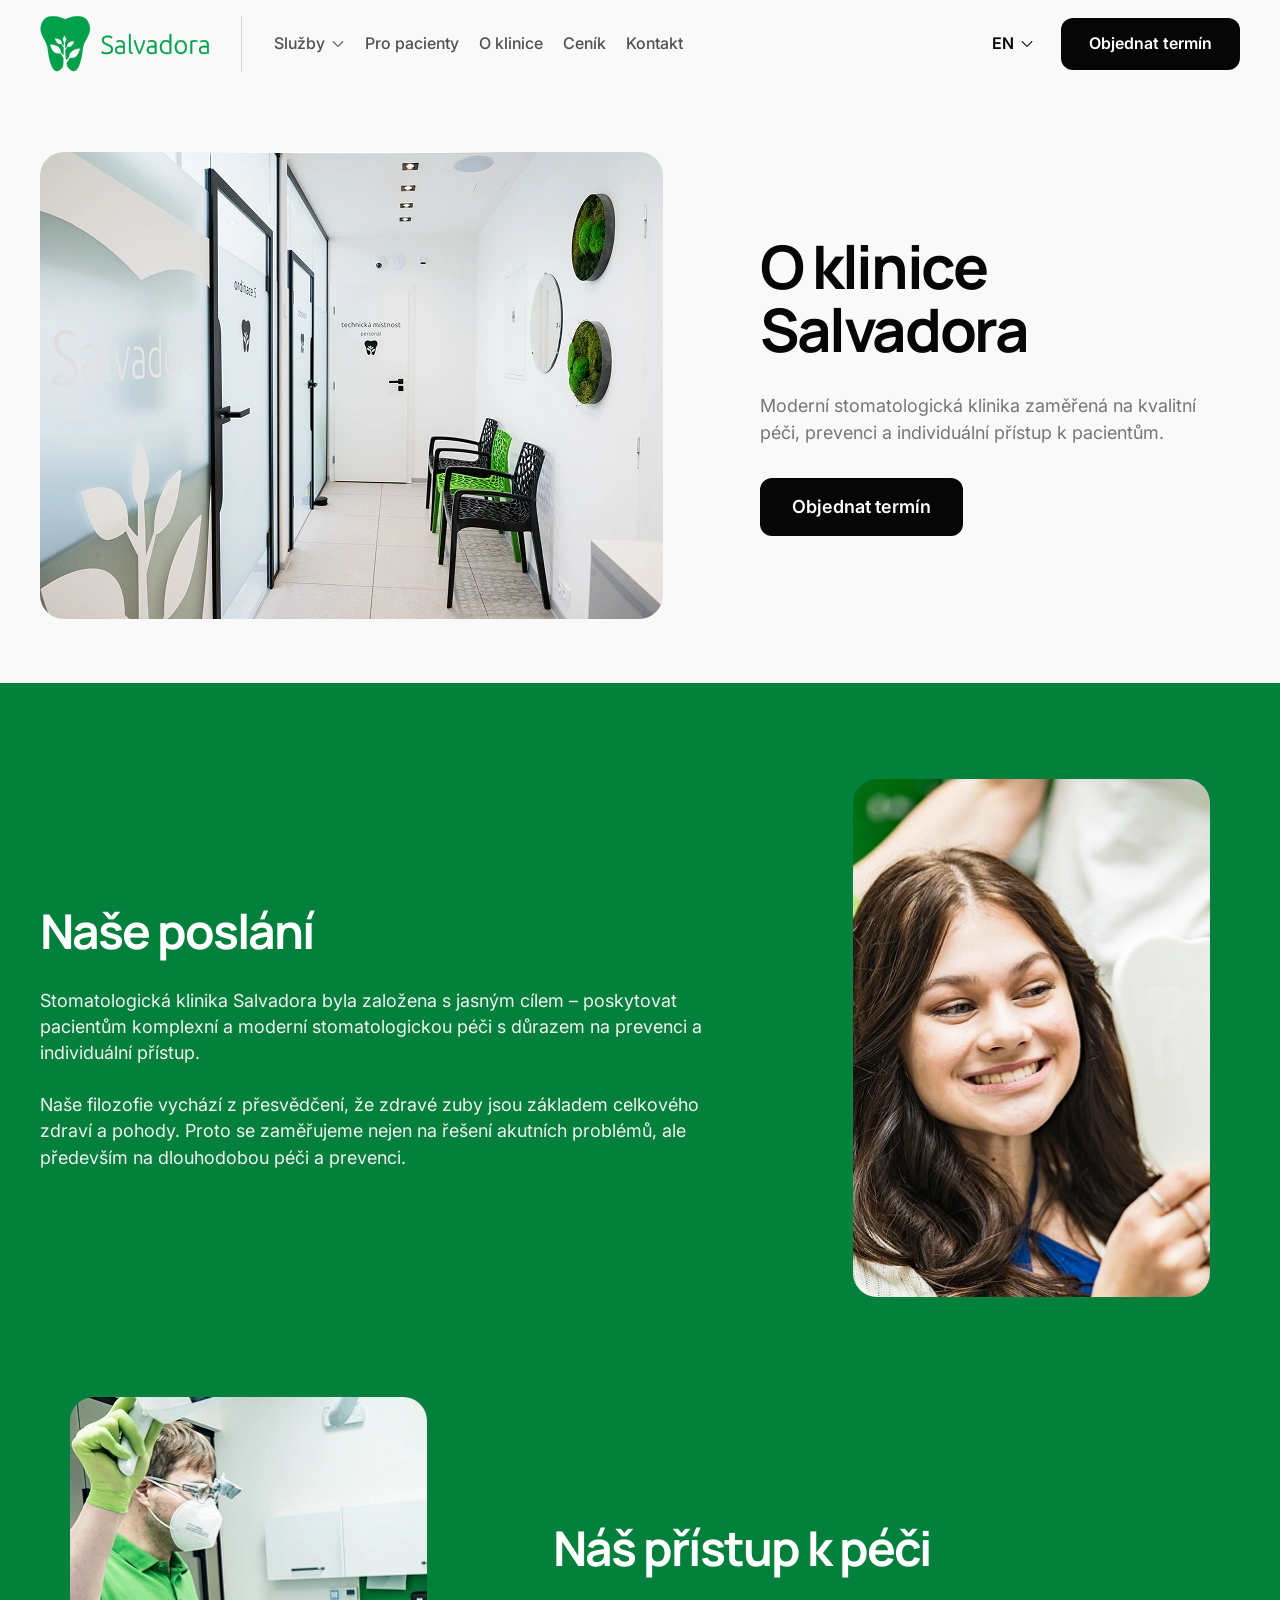
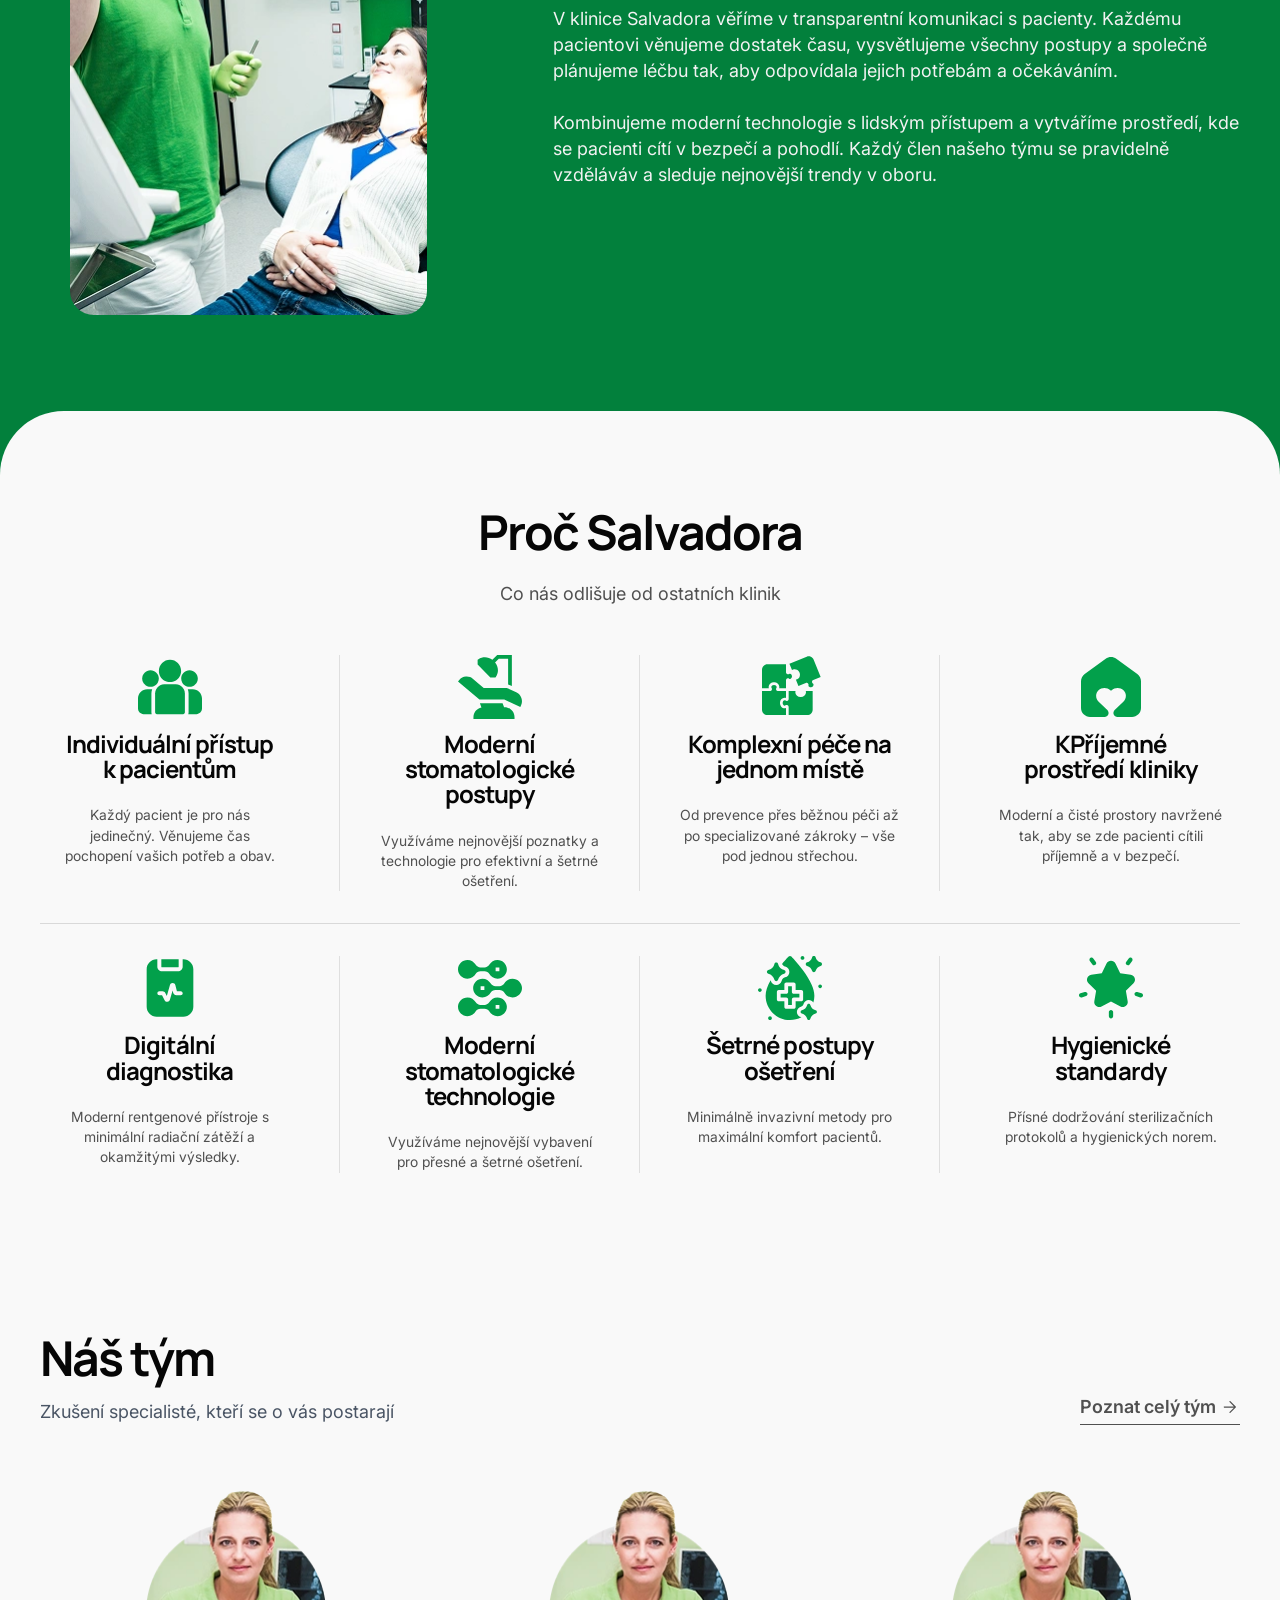
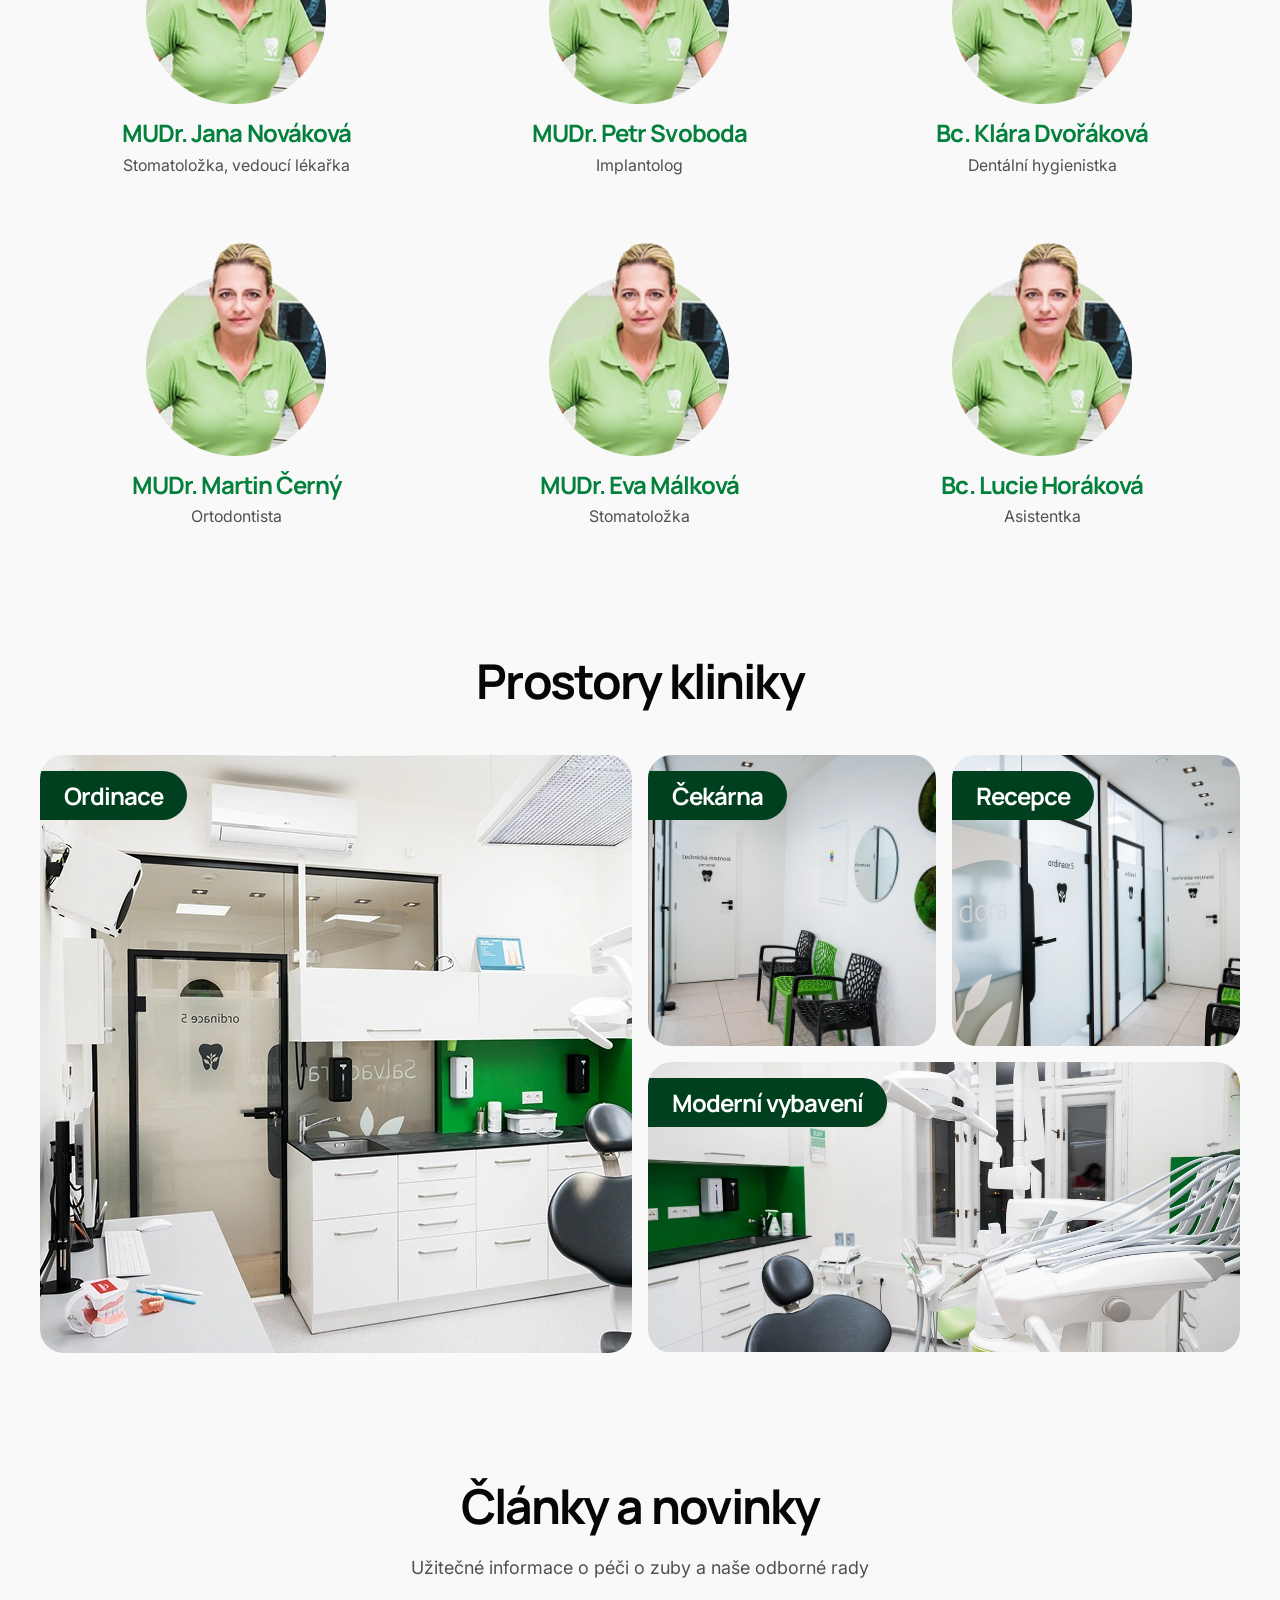
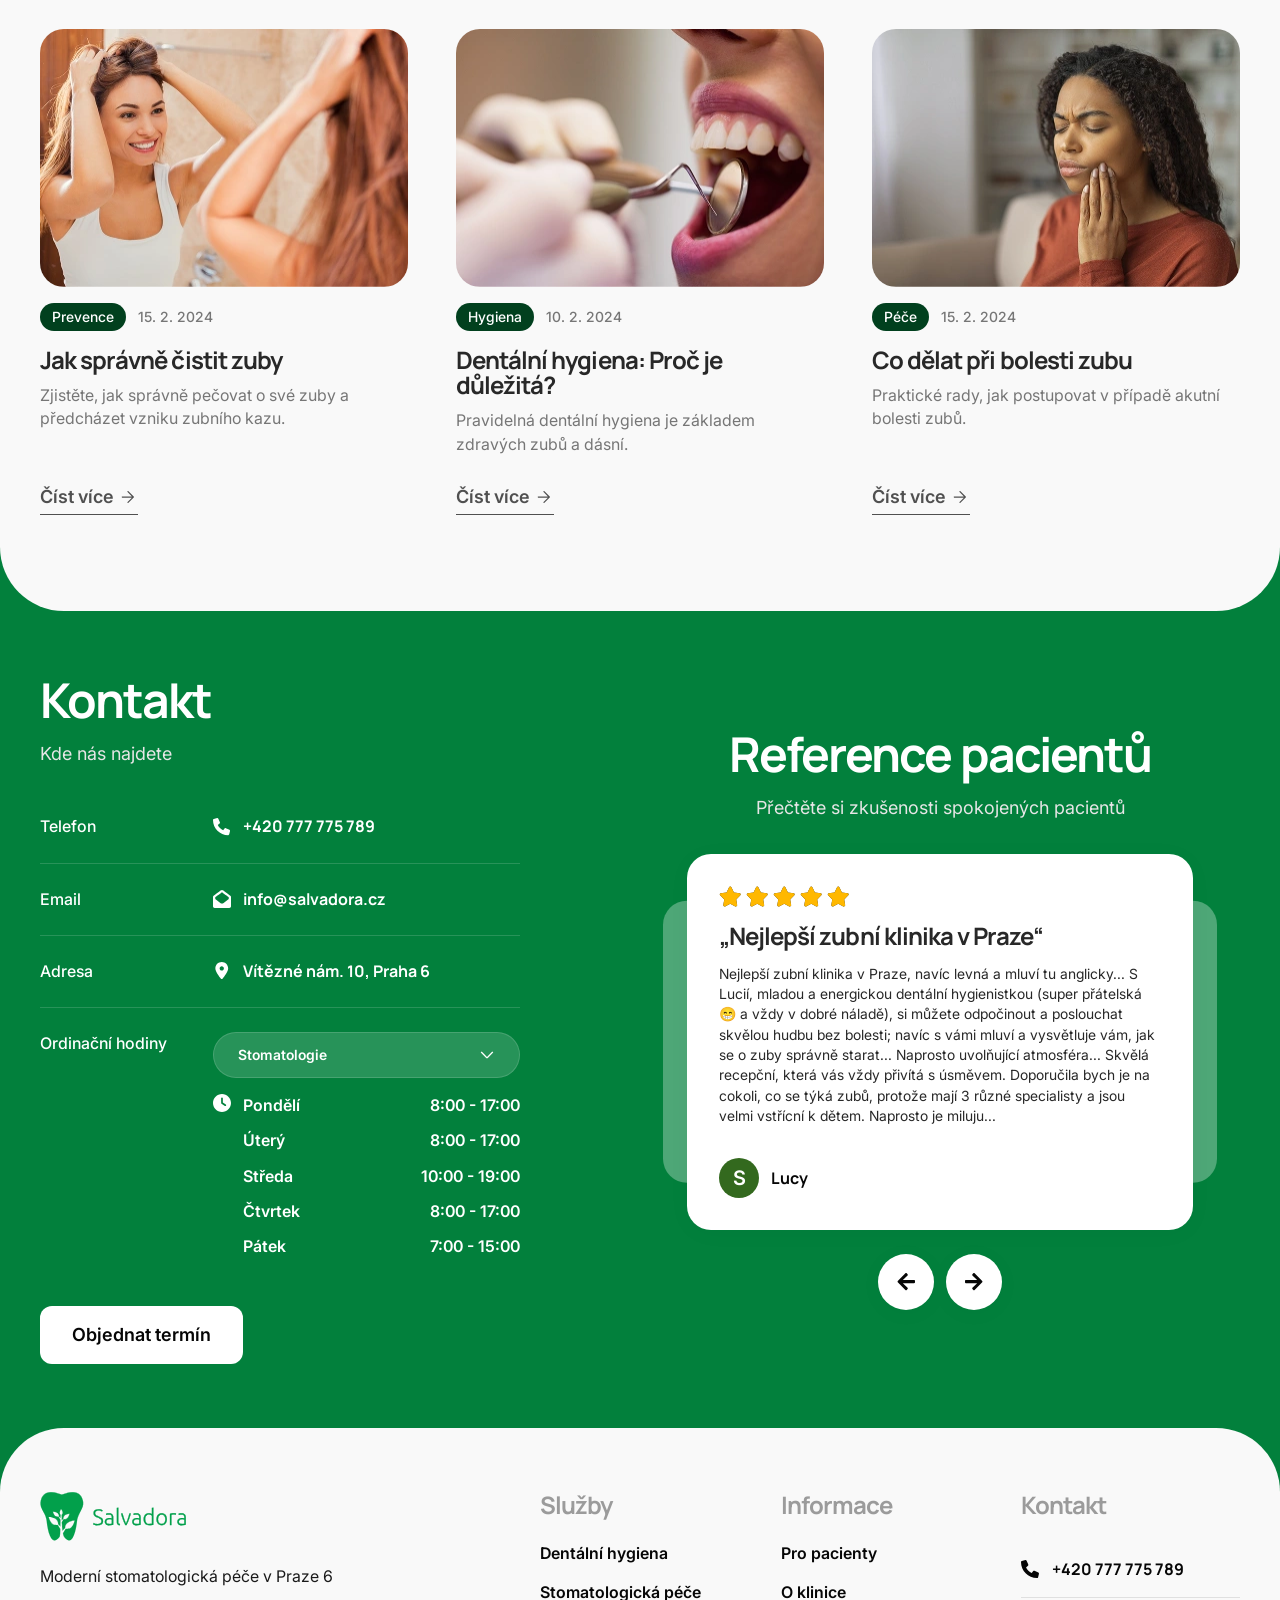
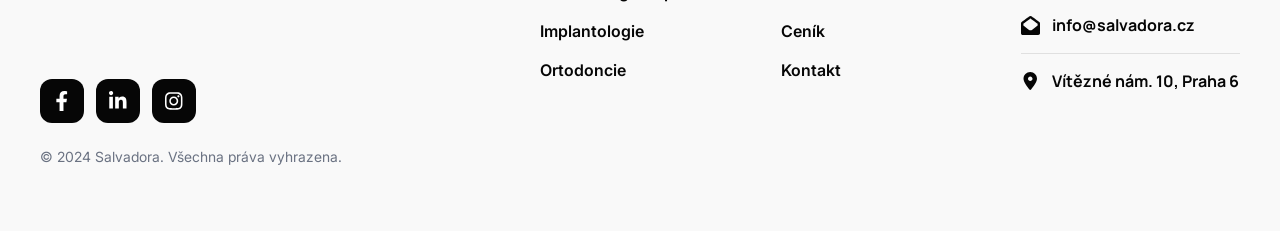
==== commit e3ce0cfa: "asd" ====
--- a/src/frontend/about.html
+++ b/src/frontend/about.html
@@ -4,126 +4,23 @@
     <meta charset="UTF-8" />
     <meta http-equiv="X-UA-Compatible" content="IE=edge" />
     <meta name="viewport" content="width=device-width, initial-scale=1.0" />
+    <link rel="icon" type="image/svg+xml" href="./images/favicon.ico" />
     <link rel="stylesheet" href="css/main.css" />
-    <title>O nás</title>
+    <title>About the clinic</title>
   </head>
   <body>
     <!-- header start
     =========================================== -->
-    <div class="upHeader">
-      <div class="auto__container">
-        <div class="upHeader__inner">
-          <div class="upHeader__items">
-            <div class="upHeaderItem">
-              <span>
-                <svg>
-                  <use xlink:href="#clockIcon"></use>
-                </svg>
-              </span>
-              <div class="upHeaderItem__text">
-                <p>Otevírací doba - Sportovní hala</p>
-                <h6>8:00 - 20:00</h6>
-              </div>
-            </div>
-            <div class="upHeaderItem">
-              <span>
-                <svg>
-                  <use xlink:href="#clockIcon"></use>
-                </svg>
-              </span>
-              <div class="upHeaderItem__text">
-                <p>Otevírací doba - Zimní stadion</p>
-                <h6>8:00 - 20:00</h6>
-              </div>
-            </div>
-            <div class="upHeaderItem">
-              <span>
-                <svg>
-                  <use xlink:href="#phoneIcon"></use>
-                </svg>
-              </span>
-              <div class="upHeaderItem__text">
-                <p>Telefon - Recepce</p>
-                <h6>(414) 687 - 5892</h6>
-              </div>
-            </div>
-          </div>
-          <div class="upHeader__side">
-            <div class="lang">
-              <div class="lang__btn">
-                <b> CS </b>
-                <span>
-                  <svg>
-                    <use xlink:href="#chevronBottom"></use>
-                  </svg>
-                </span>
-              </div>
-              <div class="lang__menu">
-                <button type="button" data-lang="EN">EN</button>
-                <button type="button" data-lang="DE">DE</button>
-                <button type="button" data-lang="CS">CS</button>
-              </div>
-            </div>
-            <button type="button" class="searchBtn" id="searchBtn">
-              <svg>
-                <use xlink:href="#searchIcon"></use>
-              </svg>
-            </button>
-            <div class="upHeader__social">
-              <a href="#">
-                <svg>
-                  <use xlink:href="#facebook"></use>
-                </svg>
-              </a>
-              <a href="#">
-                <svg>
-                  <use xlink:href="#instagram"></use>
-                </svg>
-              </a>
-              <a href="#">
-                <svg>
-                  <use xlink:href="#youtube"></use>
-                </svg>
-              </a>
-            </div>
-          </div>
-        </div>
-      </div>
-    </div>
     <header class="header" id="header">
-      <div class="searchMenu" id="searchMenu">
-        <div class="auto__container">
-          <div class="searchMenu__inner">
-            <div class="searchInput">
-              <input type="search" />
-              <button type="button">
-                <svg>
-                  <use xlink:href="#searchIcon"></use>
-                </svg>
-              </button>
-            </div>
-            <div class="searchMenu__close" id="searchClose"></div>
-          </div>
-        </div>
-      </div>
       <div class="auto__container">
         <div class="header__inner">
           <a href="index.html" class="header__inner-logo">
-            <img class="light" src="./images/logo.webp" alt="logo" />
-            <img class="dark" src="./images/logo-dark.webp" alt="logo" />
+            <img src="./images/logo.svg" alt="logo" />
+            <img class="light" src="./images/logo-white.svg" alt="logo" />
           </a>
           <nav class="nav" id="menu">
             <div class="nav__inner">
               <ul class="nav__inner-links">
-                <li>
-                  <a href="service.html"> Sportovní Hala </a>
-                </li>
-                <li>
-                  <a href="#"> Zimní Stadion </a>
-                </li>
-                <li>
-                  <a href="#"> Hotel </a>
-                </li>
                 <li>
                   <a href="service.html">
                     Služby
@@ -133,142 +30,55 @@
                   </a>
                   <ul>
                     <li>
-                      <a href="#"
-                        >Sauna
-                        <svg>
-                          <use xlink:href="#chevronBottom"></use>
-                        </svg>
-                      </a>
-                      <ul>
-                        <li>
-                          <a href="#">Kurzy plavání</a>
-                        </li>
-                        <li>
-                          <a href="#">Aqua aerobic</a>
-                        </li>
-                        <li>
-                          <a href="#">Squash</a>
-                        </li>
-                        <li>
-                          <a href="#">Restaurace</a>
-                        </li>
-                        <li>
-                          <a href="#">Fitness</a>
-                        </li>
-                        <li>
-                          <a href="#">Venkovní slunění</a>
-                        </li>
-                      </ul>
+                      <a href="#">Dentální hygiena</a>
                     </li>
                     <li>
-                      <a href="#">Kurzy plavání</a>
+                      <a href="service-detail.html">Stomatologická péče</a>
                     </li>
                     <li>
-                      <a href="#">Aqua aerobic</a>
+                      <a href="#">Implantologie</a>
                     </li>
                     <li>
-                      <a href="#">Squash</a>
-                    </li>
-                    <li>
-                      <a href="#">Restaurace</a>
-                    </li>
-                    <li>
-                      <a href="#">Fitness</a>
-                    </li>
-                    <li>
-                      <a href="#">Venkovní slunění</a>
+                      <a href="#">Ortodoncie</a>
                     </li>
                   </ul>
+                </li>
+                <li>
+                  <a href="for-clients.html"> Pro pacienty </a>
+                </li>
+                <li>
+                  <a href="about.html"> O klinice </a>
                 </li>
                 <li>
                   <a href="pricing.html"> Ceník </a>
                 </li>
                 <li>
-                  <a href="visit.html"> Pro Návštěvníky </a>
-                </li>
-                <li>
-                  <a href="about.html"> O Nás </a>
+                  <a href="contact.html"> Kontakt </a>
                 </li>
               </ul>
               <div class="nav__inner-buttons">
-                <a href="contact.html" class="button solid"> Kontakt </a>
-                <a href="#" class="button primary"> Rezervace </a>
-              </div>
-              <div class="nav__inner-items">
-                <div class="upHeaderItem">
-                  <span>
-                    <svg>
-                      <use xlink:href="#clockIcon"></use>
-                    </svg>
-                  </span>
-                  <div class="upHeaderItem__text">
-                    <p>Otevírací doba - Sportovní hala</p>
-                    <h6>8:00 - 20:00</h6>
-                  </div>
-                </div>
-                <div class="upHeaderItem">
-                  <span>
-                    <svg>
-                      <use xlink:href="#clockIcon"></use>
-                    </svg>
-                  </span>
-                  <div class="upHeaderItem__text">
-                    <p>Otevírací doba - Zimní stadion</p>
-                    <h6>8:00 - 20:00</h6>
-                  </div>
-                </div>
-                <div class="upHeaderItem">
-                  <span>
-                    <svg>
-                      <use xlink:href="#phoneIcon"></use>
-                    </svg>
-                  </span>
-                  <div class="upHeaderItem__text">
-                    <p>Telefon - Recepce</p>
-                    <h6>(414) 687 - 5892</h6>
-                  </div>
-                </div>
-              </div>
-              <div class="nav__inner-foot">
-                <div class="nav__inner-actions">
-                  <div class="lang">
-                    <div class="lang__btn">
-                      <b> CS </b>
-                      <span>
-                        <svg>
-                          <use xlink:href="#chevronBottom"></use>
-                        </svg>
-                      </span>
-                    </div>
-                    <div class="lang__menu">
-                      <button type="button" data-lang="EN">EN</button>
-                      <button type="button" data-lang="DE">DE</button>
-                      <button type="button" data-lang="CS">CS</button>
-                    </div>
-                  </div>
-                  <button type="button" class="searchBtn">
-                    <svg>
-                      <use xlink:href="#searchIcon"></use>
-                    </svg>
-                  </button>
-                </div>
-                <div class="upHeader__social">
-                  <a href="#">
-                    <svg>
-                      <use xlink:href="#facebook"></use>
-                    </svg>
-                  </a>
-                  <a href="#">
-                    <svg>
-                      <use xlink:href="#instagram"></use>
-                    </svg>
-                  </a>
-                  <a href="#">
-                    <svg>
-                      <use xlink:href="#youtube"></use>
-                    </svg>
-                  </a>
-                </div>
+                <div class="lang">
+                  <div class="lang__btn">
+                    <b> CS </b>
+                    <span>
+                      <svg>
+                        <use xlink:href="#chevronBottom"></use>
+                      </svg>
+                    </span>
+                  </div>
+                  <div class="lang__menu">
+                    <button type="button" data-lang="EN">EN</button>
+                    <button type="button" data-lang="DE">DE</button>
+                    <button type="button" data-lang="CS">CS</button>
+                  </div>
+                </div>
+                <button
+                  type="button"
+                  data-tab="#modal-1"
+                  class="button primary sm modallBtn"
+                >
+                  Objednat termín
+                </button>
               </div>
             </div>
           </nav>
@@ -281,492 +91,842 @@
     <!-- header end
     =========================================== -->
     <main class="main">
-      <!-- about start
-    =========================================== -->
-      <section class="about">
-        <div class="auto__container">
-          <div class="about__inner">
-            <div
-              class="about__inner-title wow fadeInUp"
-              data-wow-duration=".5s"
-              data-wow-delay=".1s"
-            >
-              <h1>O nás</h1>
-            </div>
-            <div
-              class="about__inner-banner wow fadeInUp"
-              data-wow-duration=".5s"
-              data-wow-delay=".2s"
-            >
-              <img src="./images/about/1.webp" alt="banner" />
-            </div>
-            <div class="about__inner-row">
-              <div
-                class="aboutContent wow fadeInLeft"
-                data-wow-duration=".5s"
-                data-wow-delay=".4s"
-              >
-                <div class="paragraph big">
-                  <p>
-                    Lorem Ipsum is simply dummy text of the printing and
-                    typesetting industry. Lorem Ipsum has been the industry's
-                    standard dummy text ever since the 1500s, when an unknown
-                    printer took a galley of type and scrambled it to make a
-                    type specimen book. It has survived not only five centuries,
-                    but also the leap into electronic typesetting, remaining
-                    essentially unchanged. It was popularised in the 1960s with
-                    the release of Letraset sheets containing Lorem Ipsum
-                    passages, and more recently with desktop publishing software
-                    like Aldus PageMaker including versions of Lorem Ipsum.
-                  </p>
-                </div>
-                <div class="button__row">
-                  <a href="#" class="button primary arrow">
-                    Get started
-                    <span>
-                      <svg>
-                        <use xlink:href="#arrowRight"></use>
-                      </svg>
-                    </span>
-                  </a>
-                  <a href="#" class="button solid"> Learn more </a>
-                </div>
-              </div>
-              <div
-                class="aboutImage wow fadeInRight"
-                data-wow-duration=".5s"
-                data-wow-delay=".5s"
-              >
-                <div class="aboutImage__inner">
-                  <img src="./images/about/2.webp" alt="banner" />
+      <!-- intro start
+    =========================================== -->
+      <section class="intro rev">
+        <div class="bg-white">
+          <div class="auto__container">
+            <div class="intro__inner">
+              <div class="introContent">
+                <h1>O klinice Salvadora</h1>
+                <p>
+                  Moderní stomatologická klinika zaměřená na kvalitní péči,
+                  prevenci a individuální přístup k pacientům.
+                </p>
+                <div class="introContent__buttons">
+                  <a href="#" class="button primary"> Objednat termín </a>
+                </div>
+              </div>
+              <div class="introImage">
+                <div class="introImage__inner">
+                  <img src="./images/intro/1.webp" alt="banner" />
                 </div>
               </div>
             </div>
           </div>
         </div>
       </section>
-      <!-- about end
-    =========================================== -->
-      <!-- discover start
-    =========================================== -->
-      <section class="discover rev">
-        <div class="auto__container">
-          <div class="discover__inner">
-            <div
-              class="discoverContent wow fadeInRight"
-              data-wow-duration=".5s"
-              data-wow-delay=".4s"
-            >
-              <h2>Discover the key to grow your business</h2>
-              <div class="paragraph lg">
-                <p>
-                  Lorem Ipsum is simply dummy text of the printing and
-                  typesetting industry. Lorem Ipsum has been the industry's
-                  standard dummy text ever since the 1500s, when an unknown
-                  printer took a galley of type and scrambled it to make a type
-                  specimen book. It has survived not only five centuries, but
-                  also the leap into electronic typesetting, remaining
-                  essentially unchanged. It was popularised in the 1960s with
-                  the release of Letraset sheets containing Lorem Ipsum
-                  passages, and more recently with desktop publishing software
-                  like Aldus PageMaker including versions of Lorem Ipsum.
-                </p>
-              </div>
-              <div class="button__row">
-                <a href="pricing.html" class="button primary arrow sm">
-                  Ceník
+      <!-- intro end
+    =========================================== -->
+      <!-- care start
+    =========================================== -->
+      <section class="care">
+        <div class="bg-green">
+          <div class="auto__container">
+            <div class="care__inner">
+              <div class="care__inner-col">
+                <div class="careItem">
+                  <div class="careItem__content">
+                    <h2>Naše poslání</h2>
+                    <p>
+                      Stomatologická klinika Salvadora byla založena s jasným
+                      cílem – poskytovat pacientům komplexní a moderní
+                      stomatologickou péči s důrazem na prevenci a individuální
+                      přístup. <br />
+                      <br />
+                      Naše filozofie vychází z přesvědčení, že zdravé zuby jsou
+                      základem celkového zdraví a pohody. Proto se zaměřujeme
+                      nejen na řešení akutních problémů, ale především na
+                      dlouhodobou péči a prevenci.
+                    </p>
+                  </div>
+                  <div class="careItem__image">
+                    <div class="careItem__image-inner">
+                      <img src="./images/care/4.webp" alt="banner" />
+                    </div>
+                  </div>
+                </div>
+                <div class="careItem">
+                  <div class="careItem__content">
+                    <h2>Náš přístup k péči</h2>
+                    <p>
+                      V klinice Salvadora věříme v transparentní komunikaci s
+                      pacienty. Každému pacientovi věnujeme dostatek času,
+                      vysvětlujeme všechny postupy a společně plánujeme léčbu
+                      tak, aby odpovídala jejich potřebám a očekáváním. <br />
+                      <br />
+                      Kombinujeme moderní technologie s lidským přístupem a
+                      vytváříme prostředí, kde se pacienti cítí v bezpečí a
+                      pohodlí. Každý člen našeho týmu se pravidelně vzděláváv a
+                      sleduje nejnovější trendy v oboru.
+                    </p>
+                  </div>
+                  <div class="careItem__image">
+                    <div class="careItem__image-inner">
+                      <img src="./images/care/5.webp" alt="banner" />
+                    </div>
+                  </div>
+                </div>
+              </div>
+            </div>
+          </div>
+        </div>
+      </section>
+      <!-- care end
+    =========================================== -->
+      <!-- why start
+    =========================================== -->
+      <section class="why big">
+        <div class="bg-white rounded-top">
+          <div class="auto__container">
+            <div class="why__inner">
+              <div class="why__inner-title">
+                <h2>Proč Salvadora</h2>
+                <p>Co nás odlišuje od ostatních klinik</p>
+              </div>
+              <div class="why__inner-row">
+                <div class="whyItem">
+                  <div class="whyItem__inner">
+                    <div class="whyItem__icon">
+                      <img src="./images/environment/icon-4.svg" alt="icon" />
+                    </div>
+                    <h4>Individuální přístup k pacientům</h4>
+                    <div class="paragraph xsm">
+                      <p>
+                        Každý pacient je pro nás jedinečný. Věnujeme čas
+                        pochopení vašich potřeb a obav.
+                      </p>
+                    </div>
+                  </div>
+                </div>
+                <div class="whyItem">
+                  <div class="whyItem__inner">
+                    <div class="whyItem__icon">
+                      <img src="./images/environment/icon-6.svg" alt="icon" />
+                    </div>
+                    <h4>Moderní stomatologické postupy</h4>
+                    <div class="paragraph xsm">
+                      <p>
+                        Využíváme nejnovější poznatky a technologie pro
+                        efektivní a šetrné ošetření.
+                      </p>
+                    </div>
+                  </div>
+                </div>
+                <div class="whyItem">
+                  <div class="whyItem__inner">
+                    <div class="whyItem__icon">
+                      <img src="./images/environment/icon-7.svg" alt="icon" />
+                    </div>
+                    <h4>Komplexní péče na jednom místě</h4>
+                    <div class="paragraph xsm">
+                      <p>
+                        Od prevence přes běžnou péči až po specializované
+                        zákroky – vše pod jednou střechou.
+                      </p>
+                    </div>
+                  </div>
+                </div>
+                <div class="whyItem">
+                  <div class="whyItem__inner">
+                    <div class="whyItem__icon">
+                      <img src="./images/environment/icon-8.svg" alt="icon" />
+                    </div>
+                    <h4>KPříjemné prostředí kliniky</h4>
+                    <div class="paragraph xsm">
+                      <p>
+                        Moderní a čisté prostory navržené tak, aby se zde
+                        pacienti cítili příjemně a v bezpečí.
+                      </p>
+                    </div>
+                  </div>
+                </div>
+              </div>
+              <div class="why__inner-line"></div>
+              <div class="why__inner-row">
+                <div class="whyItem">
+                  <div class="whyItem__inner">
+                    <div class="whyItem__icon">
+                      <img src="./images/environment/icon-9.svg" alt="icon" />
+                    </div>
+                    <h4>Digitální diagnostika</h4>
+                    <div class="paragraph xsm">
+                      <p>
+                        Moderní rentgenové přístroje s minimální radiační zátěží
+                        a okamžitými výsledky.
+                      </p>
+                    </div>
+                  </div>
+                </div>
+                <div class="whyItem">
+                  <div class="whyItem__inner">
+                    <div class="whyItem__icon">
+                      <img src="./images/environment/icon-1.svg" alt="icon" />
+                    </div>
+                    <h4>Moderní stomatologické technologie</h4>
+                    <div class="paragraph xsm">
+                      <p>
+                        Využíváme nejnovější vybavení pro přesné a šetrné
+                        ošetření.
+                      </p>
+                    </div>
+                  </div>
+                </div>
+                <div class="whyItem">
+                  <div class="whyItem__inner">
+                    <div class="whyItem__icon">
+                      <img src="./images/environment/icon-3.svg" alt="icon" />
+                    </div>
+                    <h4>Šetrné postupy ošetření</h4>
+                    <div class="paragraph xsm">
+                      <p>
+                        Minimálně invazivní metody pro maximální komfort
+                        pacientů.
+                      </p>
+                    </div>
+                  </div>
+                </div>
+                <div class="whyItem">
+                  <div class="whyItem__inner">
+                    <div class="whyItem__icon">
+                      <img src="./images/environment/icon-5.svg" alt="icon" />
+                    </div>
+                    <h4>Hygienické standardy</h4>
+                    <div class="paragraph xsm">
+                      <p>
+                        Přísné dodržování sterilizačních protokolů a
+                        hygienických norem.
+                      </p>
+                    </div>
+                  </div>
+                </div>
+              </div>
+            </div>
+          </div>
+        </div>
+      </section>
+      <!-- why end
+    =========================================== -->
+      <!-- team start
+    =========================================== -->
+      <section class="team">
+        <div class="bg-white">
+          <div class="auto__container">
+            <div class="team__inner">
+              <div class="team__inner-top center">
+                <div class="team__inner-side">
+                  <h2>Náš tým</h2>
+                  <p>Zkušení specialisté, kteří se o vás postarají</p>
+                </div>
+                <a href="about.html" class="link gray">
+                  Poznat celý tým
                   <span>
                     <svg>
                       <use xlink:href="#arrowRight"></use>
                     </svg>
                   </span>
                 </a>
-                <a href="#" class="button solid sm"> Learn more </a>
-              </div>
-            </div>
-            <div
-              class="discoverBanner wow fadeInLeft"
-              data-wow-duration=".5s"
-              data-wow-delay=".2s"
-            >
-              <div class="discoverBanner__inner">
-                <img src="./images/discover/3.webp" alt="banner" />
+              </div>
+              <div class="team__inner-row">
+                <a href="doctor-detail.html" class="teamItem">
+                  <div class="teamItem__image">
+                    <img src="./images/team/1.webp" alt="MDDr. Petra Kecová" />
+                  </div>
+                  <h4>MUDr. Jana Nováková</h4>
+                  <div class="paragraph sm">
+                    <p>Stomatoložka, vedoucí lékařka</p>
+                  </div>
+                </a>
+                <a href="doctor-detail.html" class="teamItem">
+                  <div class="teamItem__image">
+                    <img src="./images/team/1.webp" alt="MDDr. Petra Kecová" />
+                  </div>
+                  <h4>MUDr. Petr Svoboda</h4>
+                  <div class="paragraph sm">
+                    <p>Implantolog</p>
+                  </div>
+                </a>
+                <a href="doctor-detail.html" class="teamItem">
+                  <div class="teamItem__image">
+                    <img src="./images/team/1.webp" alt="MDDr. Petra Kecová" />
+                  </div>
+                  <h4>Bc. Klára Dvořáková</h4>
+                  <div class="paragraph sm">
+                    <p>Dentální hygienistka</p>
+                  </div>
+                </a>
+                <a href="doctor-detail.html" class="teamItem">
+                  <div class="teamItem__image">
+                    <img src="./images/team/1.webp" alt="MDDr. Petra Kecová" />
+                  </div>
+                  <h4>MUDr. Martin Černý</h4>
+                  <div class="paragraph sm">
+                    <p>Ortodontista</p>
+                  </div>
+                </a>
+                <a href="doctor-detail.html" class="teamItem">
+                  <div class="teamItem__image">
+                    <img src="./images/team/1.webp" alt="MDDr. Petra Kecová" />
+                  </div>
+                  <h4>MUDr. Eva Málková</h4>
+                  <div class="paragraph sm">
+                    <p>Stomatoložka</p>
+                  </div>
+                </a>
+                <a href="doctor-detail.html" class="teamItem">
+                  <div class="teamItem__image">
+                    <img src="./images/team/1.webp" alt="MDDr. Petra Kecová" />
+                  </div>
+                  <h4>Bc. Lucie Horáková</h4>
+                  <div class="paragraph sm">
+                    <p>Asistentka</p>
+                  </div>
+                </a>
               </div>
             </div>
           </div>
         </div>
       </section>
-      <!-- discover end
-    =========================================== -->
-      <!-- discover start
-    =========================================== -->
-      <section class="discover">
-        <div class="auto__container">
-          <div class="discover__inner">
-            <div
-              class="discoverContent wow fadeInLeft"
-              data-wow-duration=".5s"
-              data-wow-delay=".2s"
-            >
-              <h2>Discover the key to grow your business</h2>
-              <div class="paragraph lg">
-                <p>
-                  Lorem Ipsum is simply dummy text of the printing and
-                  typesetting industry. Lorem Ipsum has been the industry's
-                  standard dummy text ever since the 1500s, when an unknown
-                  printer took a galley of type and scrambled it to make a type
-                  specimen book. It has survived not only five centuries, but
-                  also the leap into electronic typesetting, remaining
-                  essentially unchanged. It was popularised in the 1960s with
-                  the release of Letraset sheets containing Lorem Ipsum
-                  passages, and more recently with desktop publishing software
-                  like Aldus PageMaker including versions of Lorem Ipsum.
-                </p>
-              </div>
-              <div class="button__row">
-                <a href="pricing.html" class="button primary arrow">
-                  Ceník
-                  <span>
-                    <svg>
-                      <use xlink:href="#arrowRight"></use>
-                    </svg>
-                  </span>
-                </a>
-                <a href="#" class="button solid"> Learn more </a>
-              </div>
-            </div>
-            <div
-              class="discoverBanner wow fadeInRight"
-              data-wow-duration=".5s"
-              data-wow-delay=".4s"
-            >
-              <div class="discoverBanner__inner">
-                <img src="./images/discover/4.webp" alt="banner" />
+      <!-- team end
+    =========================================== -->
+      <!-- premises start
+    =========================================== -->
+      <section class="premises">
+        <div class="bg-white">
+          <div class="auto__container">
+            <div class="premises__inner">
+              <div class="premises__inner-title">
+                <h2>Prostory kliniky</h2>
+              </div>
+              <div class="premises__inner-grid" id="lightgallery">
+                <div class="premisesItem">
+                  <div class="premisesItem__tag">
+                    <h4>Ordinace</h4>
+                  </div>
+                  <a
+                    href="./images/premises/1.webp"
+                    class="premisesItem__image"
+                  >
+                    <img
+                      src="./images/premises/1.webp"
+                      alt="Ordinace"
+                      loading="lazy"
+                    />
+                  </a>
+                </div>
+                <div class="premisesItem">
+                  <div class="premisesItem__tag">
+                    <h4>Čekárna</h4>
+                  </div>
+                  <a
+                    href="./images/premises/2.webp"
+                    class="premisesItem__image"
+                  >
+                    <img
+                      src="./images/premises/2.webp"
+                      alt="Čekárna"
+                      loading="lazy"
+                    />
+                  </a>
+                </div>
+                <div class="premisesItem">
+                  <div class="premisesItem__tag">
+                    <h4>Recepce</h4>
+                  </div>
+                  <a
+                    href="./images/premises/3.webp"
+                    class="premisesItem__image"
+                  >
+                    <img
+                      src="./images/premises/3.webp"
+                      alt="Recepce"
+                      loading="lazy"
+                    />
+                  </a>
+                </div>
+                <div class="premisesItem">
+                  <div class="premisesItem__tag">
+                    <h4>Moderní vybavení</h4>
+                  </div>
+                  <a
+                    href="./images/premises/4.webp"
+                    class="premisesItem__image"
+                  >
+                    <img
+                      src="./images/premises/4.webp"
+                      alt="Moderní vybavení"
+                      loading="lazy"
+                    />
+                  </a>
+                </div>
               </div>
             </div>
           </div>
         </div>
       </section>
-      <!-- discover end
-    =========================================== -->
-      <!-- partners start
-    =========================================== -->
-      <section class="partners">
-        <div class="auto__container">
-          <div class="partners__inner">
-            <div class="partners__inner-row">
-              <div class="partnersLogo">
-                <img src="./images/partners/1.svg" alt="logo" />
-              </div>
-              <div class="partnersLogo">
-                <img src="./images/partners/2.svg" alt="logo" />
-              </div>
-              <div class="partnersLogo">
-                <img src="./images/partners/3.svg" alt="logo" />
-              </div>
-              <div class="partnersLogo">
-                <img src="./images/partners/4.svg" alt="logo" />
-              </div>
-              <div class="partnersLogo">
-                <img src="./images/partners/1.svg" alt="logo" />
-              </div>
-              <div class="partnersLogo">
-                <img src="./images/partners/2.svg" alt="logo" />
-              </div>
-            </div>
-          </div>
-        </div>
-      </section>
-      <!-- partners end
+      <!-- premises end
     =========================================== -->
       <!-- news start
     =========================================== -->
       <section class="news">
-        <div class="auto__container">
-          <div class="news__inner">
-            <div
-              class="news__inner-title wow fadeInUp"
-              data-wow-duration=".5s"
-              data-wow-delay=".1s"
-            >
-              <h2>Novinky a akce</h2>
-            </div>
-            <div class="news__inner-row">
-              <a
-                href="#"
-                class="newsItem wow fadeInUp"
-                data-wow-duration=".5s"
-                data-wow-delay=".2s"
-              >
-                <div class="newsItem__image">
-                  <div class="newsItem__tag">Fitness</div>
-                  <img src="./images/news/1.webp" alt="news" />
-                </div>
-                <div class="newsItem__content">
-                  <div class="newsItem__date">
-                    <p>January 21, 2026</p>
-                    <span>•</span>
-                    <p>01:12PM</p>
-                  </div>
-                  <h6>Lorem ipsum dolor sit amet consectetur adipiscing</h6>
-                  <p>
-                    Lorem ipsum dolor sit amet, consectetur adipiscing elit.
-                    Proin pharetra pulvinar lectus, ac commodo eros auctor eu.
-                    Fusce nisi enim, luctus eget laoreet eu, imperdiet ut
-                    ligula.
-                  </p>
+        <div class="bg-white rounded-bottom">
+          <div class="auto__container">
+            <div class="news__inner">
+              <div class="news__inner-title">
+                <h2>Články a novinky</h2>
+                <p>Užitečné informace o péči o zuby a naše odborné rady</p>
+              </div>
+              <div class="news__inner-row">
+                <a href="article-detail.html" class="newsItem">
+                  <div class="newsItem__image">
+                    <img src="./images/news/1.webp" alt="News" />
+                  </div>
+                  <div class="newsItem__row">
+                    <div class="newsItem__tag">Prevence</div>
+                    <p>15. 2. 2024</p>
+                  </div>
+                  <div class="newsItem__title">
+                    <h4>Jak správně čistit zuby</h4>
+                    <div class="paragraph sm">
+                      <p>
+                        Zjistěte, jak správně pečovat o své zuby a předcházet
+                        vzniku zubního kazu.
+                      </p>
+                    </div>
+                  </div>
                   <div class="newsItem__foot">
-                    <div class="button solid">Continue reading</div>
-                  </div>
-                </div>
-              </a>
-              <a
-                href="#"
-                class="newsItem wow fadeInUp"
-                data-wow-duration=".5s"
-                data-wow-delay=".3s"
-              >
-                <div class="newsItem__image">
-                  <div class="newsItem__tag">Sportovní hala</div>
-                  <img src="./images/news/2.webp" alt="news" />
-                </div>
-                <div class="newsItem__content">
-                  <div class="newsItem__date">
-                    <p>January 21, 2026</p>
-                    <span>•</span>
-                    <p>01:12PM</p>
-                  </div>
-                  <h6>Lorem ipsum dolor sit amet consectetur adipiscing</h6>
-                  <p>
-                    Lorem ipsum dolor sit amet, consectetur adipiscing elit.
-                    Proin pharetra pulvinar lectus, ac commodo eros auctor eu.
-                    Fusce nisi enim, luctus eget laoreet eu, imperdiet ut
-                    ligula.
-                  </p>
+                    <div class="link gray">
+                      Číst více
+                      <span>
+                        <svg>
+                          <use xlink:href="#arrowRight"></use>
+                        </svg>
+                      </span>
+                    </div>
+                  </div>
+                </a>
+                <a href="article-detail.html" class="newsItem">
+                  <div class="newsItem__image">
+                    <img src="./images/news/2.webp" alt="News" />
+                  </div>
+                  <div class="newsItem__row">
+                    <div class="newsItem__tag">Hygiena</div>
+                    <p>10. 2. 2024</p>
+                  </div>
+                  <div class="newsItem__title">
+                    <h4>Dentální hygiena: Proč je důležitá?</h4>
+                    <div class="paragraph sm">
+                      <p>
+                        Pravidelná dentální hygiena je základem zdravých zubů a
+                        dásní.
+                      </p>
+                    </div>
+                  </div>
                   <div class="newsItem__foot">
-                    <div class="button solid">Continue reading</div>
-                  </div>
-                </div>
-              </a>
-              <a
-                href="#"
-                class="newsItem wow fadeInUp"
-                data-wow-duration=".5s"
-                data-wow-delay=".4s"
-              >
-                <div class="newsItem__image">
-                  <div class="newsItem__tag">Wellness</div>
-                  <img src="./images/news/3.webp" alt="news" />
-                </div>
-                <div class="newsItem__content">
-                  <div class="newsItem__date">
-                    <p>January 21, 2026</p>
-                    <span>•</span>
-                    <p>01:12PM</p>
-                  </div>
-                  <h6>Lorem ipsum dolor sit amet consectetur adipiscing</h6>
-                  <p>
-                    Lorem ipsum dolor sit amet, consectetur adipiscing elit.
-                    Proin pharetra pulvinar lectus, ac commodo eros auctor eu.
-                    Fusce nisi enim, luctus eget laoreet eu, imperdiet ut
-                    ligula.
-                  </p>
+                    <div class="link gray">
+                      Číst více
+                      <span>
+                        <svg>
+                          <use xlink:href="#arrowRight"></use>
+                        </svg>
+                      </span>
+                    </div>
+                  </div>
+                </a>
+                <a href="article-detail.html" class="newsItem">
+                  <div class="newsItem__image">
+                    <img src="./images/news/3.webp" alt="News" />
+                  </div>
+                  <div class="newsItem__row">
+                    <div class="newsItem__tag">Péče</div>
+                    <p>15. 2. 2024</p>
+                  </div>
+                  <div class="newsItem__title">
+                    <h4>Co dělat při bolesti zubu</h4>
+                    <div class="paragraph sm">
+                      <p>
+                        Praktické rady, jak postupovat v případě akutní bolesti
+                        zubů.
+                      </p>
+                    </div>
+                  </div>
                   <div class="newsItem__foot">
-                    <div class="button solid">Continue reading</div>
-                  </div>
-                </div>
-              </a>
-              <a
-                href="#"
-                class="newsItem wow fadeInUp"
-                data-wow-duration=".5s"
-                data-wow-delay=".5s"
-              >
-                <div class="newsItem__image">
-                  <div class="newsItem__tag">Fitness</div>
-                  <img src="./images/news/1.webp" alt="news" />
-                </div>
-                <div class="newsItem__content">
-                  <div class="newsItem__date">
-                    <p>January 21, 2026</p>
-                    <span>•</span>
-                    <p>01:12PM</p>
-                  </div>
-                  <h6>Lorem ipsum dolor sit amet consectetur adipiscing</h6>
-                  <p>
-                    Lorem ipsum dolor sit amet, consectetur adipiscing elit.
-                    Proin pharetra pulvinar lectus, ac commodo eros auctor eu.
-                    Fusce nisi enim, luctus eget laoreet eu, imperdiet ut
-                    ligula.
-                  </p>
-                  <div class="newsItem__foot">
-                    <div class="button solid">Continue reading</div>
-                  </div>
-                </div>
-              </a>
-              <a
-                href="#"
-                class="newsItem wow fadeInUp"
-                data-wow-duration=".5s"
-                data-wow-delay=".6s"
-              >
-                <div class="newsItem__image">
-                  <div class="newsItem__tag">Sportovní hala</div>
-                  <img src="./images/news/2.webp" alt="news" />
-                </div>
-                <div class="newsItem__content">
-                  <div class="newsItem__date">
-                    <p>January 21, 2026</p>
-                    <span>•</span>
-                    <p>01:12PM</p>
-                  </div>
-                  <h6>Lorem ipsum dolor sit amet consectetur adipiscing</h6>
-                  <p>
-                    Lorem ipsum dolor sit amet, consectetur adipiscing elit.
-                    Proin pharetra pulvinar lectus, ac commodo eros auctor eu.
-                    Fusce nisi enim, luctus eget laoreet eu, imperdiet ut
-                    ligula.
-                  </p>
-                  <div class="newsItem__foot">
-                    <div class="button solid">Continue reading</div>
-                  </div>
-                </div>
-              </a>
-              <a
-                href="#"
-                class="newsItem wow fadeInUp"
-                data-wow-duration=".5s"
-                data-wow-delay=".7s"
-              >
-                <div class="newsItem__image">
-                  <div class="newsItem__tag">Wellness</div>
-                  <img src="./images/news/3.webp" alt="news" />
-                </div>
-                <div class="newsItem__content">
-                  <div class="newsItem__date">
-                    <p>January 21, 2026</p>
-                    <span>•</span>
-                    <p>01:12PM</p>
-                  </div>
-                  <h6>Lorem ipsum dolor sit amet consectetur adipiscing</h6>
-                  <p>
-                    Lorem ipsum dolor sit amet, consectetur adipiscing elit.
-                    Proin pharetra pulvinar lectus, ac commodo eros auctor eu.
-                    Fusce nisi enim, luctus eget laoreet eu, imperdiet ut
-                    ligula.
-                  </p>
-                  <div class="newsItem__foot">
-                    <div class="button solid">Continue reading</div>
-                  </div>
-                </div>
-              </a>
-            </div>
-            <div class="news__inner-slider">
-              <div class="swiper-wrapper">
-                <div class="swiper-slide">
-                  <a
-                    href="#"
-                    class="newsItem wow fadeInUp"
-                    data-wow-duration=".5s"
-                    data-wow-delay=".2s"
-                  >
-                    <div class="newsItem__image">
-                      <div class="newsItem__tag">Fitness</div>
-                      <img src="./images/news/1.webp" alt="news" />
-                    </div>
-                    <div class="newsItem__content">
-                      <div class="newsItem__date">
-                        <p>January 21, 2026</p>
-                        <span>•</span>
-                        <p>01:12PM</p>
-                      </div>
-                      <h6>Lorem ipsum dolor sit amet consectetur adipiscing</h6>
-                      <p>
-                        Lorem ipsum dolor sit amet, consectetur adipiscing elit.
-                        Proin pharetra pulvinar lectus, ac commodo eros auctor
-                        eu. Fusce nisi enim, luctus eget laoreet eu, imperdiet
-                        ut ligula.
-                      </p>
-                      <div class="newsItem__foot">
-                        <div class="button solid">Continue reading</div>
-                      </div>
-                    </div>
-                  </a>
-                </div>
-                <div class="swiper-slide">
-                  <a
-                    href="#"
-                    class="newsItem wow fadeInUp"
-                    data-wow-duration=".5s"
-                    data-wow-delay=".2s"
-                  >
-                    <div class="newsItem__image">
-                      <div class="newsItem__tag">Sportovní hala</div>
-                      <img src="./images/news/2.webp" alt="news" />
-                    </div>
-                    <div class="newsItem__content">
-                      <div class="newsItem__date">
-                        <p>January 21, 2026</p>
-                        <span>•</span>
-                        <p>01:12PM</p>
-                      </div>
-                      <h6>Lorem ipsum dolor sit amet consectetur adipiscing</h6>
-                      <p>
-                        Lorem ipsum dolor sit amet, consectetur adipiscing elit.
-                        Proin pharetra pulvinar lectus, ac commodo eros auctor
-                        eu. Fusce nisi enim, luctus eget laoreet eu, imperdiet
-                        ut ligula.
-                      </p>
-                      <div class="newsItem__foot">
-                        <div class="button solid">Continue reading</div>
-                      </div>
-                    </div>
-                  </a>
-                </div>
-                <div class="swiper-slide">
-                  <a
-                    href="#"
-                    class="newsItem wow fadeInUp"
-                    data-wow-duration=".5s"
-                    data-wow-delay=".2s"
-                  >
-                    <div class="newsItem__image">
-                      <div class="newsItem__tag">Wellness</div>
-                      <img src="./images/news/3.webp" alt="news" />
-                    </div>
-                    <div class="newsItem__content">
-                      <div class="newsItem__date">
-                        <p>January 21, 2026</p>
-                        <span>•</span>
-                        <p>01:12PM</p>
-                      </div>
-                      <h6>Lorem ipsum dolor sit amet consectetur adipiscing</h6>
-                      <p>
-                        Lorem ipsum dolor sit amet, consectetur adipiscing elit.
-                        Proin pharetra pulvinar lectus, ac commodo eros auctor
-                        eu. Fusce nisi enim, luctus eget laoreet eu, imperdiet
-                        ut ligula.
-                      </p>
-                      <div class="newsItem__foot">
-                        <div class="button solid">Continue reading</div>
-                      </div>
-                    </div>
-                  </a>
-                </div>
-              </div>
-            </div>
-            <div
-              class="news__inner-foot wow fadeInUp"
-              data-wow-duration=".5s"
-              data-wow-delay=".7s"
-            >
-              <a href="#" class="button solid sm"> Show more </a>
+                    <div class="link gray">
+                      Číst více
+                      <span>
+                        <svg>
+                          <use xlink:href="#arrowRight"></use>
+                        </svg>
+                      </span>
+                    </div>
+                  </div>
+                </a>
+              </div>
             </div>
           </div>
         </div>
       </section>
       <!-- news end
     =========================================== -->
+      <!-- join start
+    =========================================== -->
+      <section class="join">
+        <div class="bg-green">
+          <div class="auto__container">
+            <div class="join__inner">
+              <div class="joinContact">
+                <div class="joinContact__title">
+                  <h2>Kontakt</h2>
+                  <p>Kde nás najdete</p>
+                </div>
+                <div class="joinContact__col">
+                  <a
+                    href="tel:+420 777 775 789"
+                    class="joinItem"
+                    target="_blank"
+                  >
+                    <div class="joinItem__title">
+                      <div class="paragraph">
+                        <p class="sm">Telefon</p>
+                      </div>
+                    </div>
+                    <div class="joinItem__content">
+                      <div class="joinItem__info">
+                        <span>
+                          <svg>
+                            <use xlink:href="#phoneIcon"></use>
+                          </svg>
+                        </span>
+                        <h6>+420 777 775 789</h6>
+                      </div>
+                    </div>
+                  </a>
+                  <a
+                    href="mailto:info@salvadora.cz"
+                    class="joinItem"
+                    target="_blank"
+                  >
+                    <div class="joinItem__title">
+                      <div class="paragraph">
+                        <p class="sm">Email</p>
+                      </div>
+                    </div>
+                    <div class="joinItem__content">
+                      <div class="joinItem__info">
+                        <span>
+                          <svg>
+                            <use xlink:href="#mailIcon"></use>
+                          </svg>
+                        </span>
+                        <h6>info@salvadora.cz</h6>
+                      </div>
+                    </div>
+                  </a>
+                  <a
+                    href="https://maps.app.goo.gl/96EUiA7mdK3tNPhs7"
+                    class="joinItem"
+                    target="_blank"
+                  >
+                    <div class="joinItem__title">
+                      <div class="paragraph">
+                        <p class="sm">Adresa</p>
+                      </div>
+                    </div>
+                    <div class="joinItem__content">
+                      <div class="joinItem__info">
+                        <span>
+                          <svg>
+                            <use xlink:href="#locationIcon"></use>
+                          </svg>
+                        </span>
+                        <h6>Vítězné nám. 10, Praha 6</h6>
+                      </div>
+                    </div>
+                  </a>
+                  <div class="joinItem">
+                    <div class="joinItem__title">
+                      <div class="paragraph">
+                        <p class="sm">Ordinační hodiny</p>
+                      </div>
+                    </div>
+                    <div class="joinItem__content">
+                      <div class="select">
+                        <div class="select__selected">
+                          <p>Stomatologie</p>
+                          <svg>
+                            <use xlink:href="#chevronBottom"></use>
+                          </svg>
+                        </div>
+                        <ul class="select__options">
+                          <li data-schedule="#schedule-1">Stomatologie</li>
+                          <li data-schedule="#schedule-2">Implantologie</li>
+                          <li data-schedule="#schedule-3">Ortodoncie</li>
+                        </ul>
+                      </div>
+                      <div class="joinItem__schedule active" id="schedule-1">
+                        <span>
+                          <svg>
+                            <use xlink:href="#clockIcon"></use>
+                          </svg>
+                        </span>
+                        <ul>
+                          <li>
+                            <p>Pondělí</p>
+                            <p>8:00 - 17:00</p>
+                          </li>
+                          <li>
+                            <p>Úterý</p>
+                            <p>8:00 - 17:00</p>
+                          </li>
+                          <li>
+                            <p>Středa</p>
+                            <p>10:00 - 19:00</p>
+                          </li>
+                          <li>
+                            <p>Čtvrtek</p>
+                            <p>8:00 - 17:00</p>
+                          </li>
+                          <li>
+                            <p>Pátek</p>
+                            <p>7:00 - 15:00</p>
+                          </li>
+                        </ul>
+                      </div>
+                      <div class="joinItem__schedule" id="schedule-2">
+                        <span>
+                          <svg>
+                            <use xlink:href="#clockIcon"></use>
+                          </svg>
+                        </span>
+                        <ul>
+                          <li>
+                            <p>Pondělí</p>
+                            <p>7:00 - 17:00</p>
+                          </li>
+                          <li>
+                            <p>Úterý</p>
+                            <p>8:00 - 17:00</p>
+                          </li>
+                          <li>
+                            <p>Středa</p>
+                            <p>10:00 - 19:00</p>
+                          </li>
+                          <li>
+                            <p>Čtvrtek</p>
+                            <p>8:00 - 17:00</p>
+                          </li>
+                          <li>
+                            <p>Pátek</p>
+                            <p>7:00 - 15:00</p>
+                          </li>
+                        </ul>
+                      </div>
+                      <div class="joinItem__schedule" id="schedule-3">
+                        <span>
+                          <svg>
+                            <use xlink:href="#clockIcon"></use>
+                          </svg>
+                        </span>
+                        <ul>
+                          <li>
+                            <p>Pondělí</p>
+                            <p>9:00 - 17:00</p>
+                          </li>
+                          <li>
+                            <p>Úterý</p>
+                            <p>8:00 - 17:00</p>
+                          </li>
+                          <li>
+                            <p>Středa</p>
+                            <p>10:00 - 19:00</p>
+                          </li>
+                          <li>
+                            <p>Čtvrtek</p>
+                            <p>8:00 - 17:00</p>
+                          </li>
+                          <li>
+                            <p>Pátek</p>
+                            <p>7:00 - 15:00</p>
+                          </li>
+                        </ul>
+                      </div>
+                    </div>
+                  </div>
+                </div>
+                <div class="joinContact__foot">
+                  <button
+                    type="button"
+                    data-tab="#modal-1"
+                    class="button secondary modallBtn"
+                  >
+                    Objednat termín
+                  </button>
+                </div>
+              </div>
+              <div class="joinRef">
+                <div class="joinRef__title">
+                  <h2>Reference pacientů</h2>
+                  <p>Přečtěte si zkušenosti spokojených pacientů</p>
+                </div>
+                <div class="joinRef__wrapper">
+                  <div class="joinRef__slider">
+                    <div class="swiper-wrapper">
+                      <div class="swiper-slide">
+                        <div class="joinSlide">
+                          <div class="joinSlide__stars">
+                            <img
+                              src="./images/join/stars-empty.svg"
+                              alt="stars"
+                            />
+                            <div
+                              class="joinSlide__stars-overlay"
+                              style="max-width: 100%"
+                            >
+                              <img
+                                src="./images/join/stars-filled.svg"
+                                alt="stars"
+                              />
+                            </div>
+                          </div>
+                          <div class="joinSlide__content">
+                            <h4>„Nejlepší zubní klinika v Praze“</h4>
+                            <div class="paragraph xsm">
+                              <p>
+                                Nejlepší zubní klinika v Praze, navíc levná a
+                                mluví tu anglicky... S Lucií, mladou a
+                                energickou dentální hygienistkou (super
+                                přátelská 😁 a vždy v dobré náladě), si můžete
+                                odpočinout a poslouchat skvělou hudbu bez
+                                bolesti; navíc s vámi mluví a vysvětluje vám,
+                                jak se o zuby správně starat... Naprosto
+                                uvolňující atmosféra... Skvělá recepční, která
+                                vás vždy přivítá s úsměvem. Doporučila bych je
+                                na cokoli, co se týká zubů, protože mají 3 různé
+                                specialisty a jsou velmi vstřícní k dětem.
+                                Naprosto je miluju...
+                              </p>
+                            </div>
+                          </div>
+                          <div class="joinSlide__profile">
+                            <div class="joinSlide__avatar">
+                              <p>S</p>
+                            </div>
+                            <div class="joinSlide__name">
+                              <h6>Lucy</h6>
+                            </div>
+                          </div>
+                        </div>
+                      </div>
+                      <div class="swiper-slide">
+                        <div class="joinSlide">
+                          <div class="joinSlide__stars">
+                            <img
+                              src="./images/join/stars-empty.svg"
+                              alt="stars"
+                            />
+                            <div
+                              class="joinSlide__stars-overlay"
+                              style="max-width: 80%"
+                            >
+                              <img
+                                src="./images/join/stars-filled.svg"
+                                alt="stars"
+                              />
+                            </div>
+                          </div>
+                          <div class="joinSlide__content">
+                            <h4>„2Nejlepší zubní klinika v Praze“</h4>
+                            <div class="paragraph xsm">
+                              <p>
+                                Nejlepší zubní klinika v Praze, navíc levná a
+                                mluví tu anglicky... S Lucií, mladou a
+                                energickou dentální hygienistkou (super
+                                přátelská 😁 a vždy v dobré náladě), si můžete
+                                odpočinout a poslouchat skvělou hudbu bez
+                                bolesti; navíc s vámi mluví a vysvětluje vám,
+                                jak se o zuby správně starat... Naprosto
+                                uvolňující atmosféra... Skvělá recepční, která
+                              </p>
+                            </div>
+                          </div>
+                          <div class="joinSlide__profile">
+                            <div class="joinSlide__avatar">
+                              <p>S</p>
+                            </div>
+                            <div class="joinSlide__name">
+                              <h6>Lucy</h6>
+                            </div>
+                          </div>
+                        </div>
+                      </div>
+                      <div class="swiper-slide">
+                        <div class="joinSlide">
+                          <div class="joinSlide__stars">
+                            <img
+                              src="./images/join/stars-empty.svg"
+                              alt="stars"
+                            />
+                            <div
+                              class="joinSlide__stars-overlay"
+                              style="max-width: 100%"
+                            >
+                              <img
+                                src="./images/join/stars-filled.svg"
+                                alt="stars"
+                              />
+                            </div>
+                          </div>
+                          <div class="joinSlide__content">
+                            <h4>„Nejlepší zubní klinika v Praze“</h4>
+                            <div class="paragraph xsm">
+                              <p>
+                                Nejlepší zubní klinika v Praze, navíc levná a
+                                mluví tu anglicky... S Lucií, mladou a
+                                energickou dentální hygienistkou (super
+                                přátelská 😁 a vždy v dobré náladě), si můžete
+                                odpočinout a poslouchat skvělou hudbu bez
+                                bolesti; navíc s vámi mluví a vysvětluje vám,
+                                jak se o zuby správně starat... Naprosto
+                                uvolňující atmosféra... Skvělá recepční, která
+                                vás vždy přivítá s úsměvem. Doporučila bych je
+                                na cokoli, co se týká zubů, protože mají 3 různé
+                                specialisty a jsou velmi vstřícní k dětem.
+                                Naprosto je miluju...
+                              </p>
+                            </div>
+                          </div>
+                          <div class="joinSlide__profile">
+                            <div class="joinSlide__avatar">
+                              <p>S</p>
+                            </div>
+                            <div class="joinSlide__name">
+                              <h6>Lucy</h6>
+                            </div>
+                          </div>
+                        </div>
+                      </div>
+                    </div>
+                  </div>
+                  <div class="swiper-buttons">
+                    <button type="button" class="swiper-button-prev">
+                      <svg>
+                        <use xlink:href="#arrowRightSm"></use>
+                      </svg>
+                    </button>
+                    <button type="button" class="swiper-button-next">
+                      <svg>
+                        <use xlink:href="#arrowRightSm"></use>
+                      </svg>
+                    </button>
+                  </div>
+                </div>
+              </div>
+            </div>
+          </div>
+        </div>
+      </section>
+      <!-- join end
+    =========================================== -->
     </main>
     <!-- footer start
     =========================================== -->
@@ -774,54 +934,82 @@
       <div class="auto__container">
         <div class="footer__inner">
           <div class="footer__inner-row">
-            <div class="footer__inner-logo">
-              <img src="./images/logo.webp" alt="logo" />
+            <div class="footer__inner-main">
+              <a href="index.html" class="footer__inner-logo">
+                <img src="./images/logo.svg" alt="logo" />
+              </a>
+              <div class="paragraph sm">
+                <p>Moderní stomatologická péče v Praze 6</p>
+              </div>
             </div>
             <div class="footer__inner-links">
               <div class="footer__inner-col">
-                <h6>O nás</h6>
-                <a href="#"> Kariéra </a>
-                <a href="#"> Certifikát Q </a>
-                <a href="#"> Výběrová řízení </a>
-                <a href="#"> Ekonomické informace </a>
+                <h4>Služby</h4>
+                <a href="#"> Dentální hygiena </a>
+                <a href="service-detail.html"> Stomatologická péče </a>
+                <a href="#"> Implantologie </a>
+                <a href="#"> Ortodoncie </a>
               </div>
               <div class="footer__inner-col">
-                <h6>Informace</h6>
-                <a href="#"> Provzoní řád </a>
-                <a href="#"> Návštěvní řád </a>
+                <h4>Informace</h4>
+                <a href="for-clients.html"> Pro pacienty </a>
+                <a href="about.html"> O klinice </a>
+                <a href="pricing.html"> Ceník </a>
+                <a href="contact.html"> Kontakt </a>
               </div>
               <div class="footer__inner-col">
-                <h6>Contact us</h6>
-                <a href="tel:(414) 687 - 5892" class="footerItem">
-                  <div class="footerItem__icon">
+                <h4>Kontakt</h4>
+                <a href="tel:+420 777 775 789" class="footerItem">
+                  <span>
                     <svg>
                       <use xlink:href="#phoneIcon"></use>
                     </svg>
-                  </div>
-                  <div class="footerItem__text">
-                    <p>Phone</p>
-                    <h6>(414) 687 - 5892</h6>
-                  </div>
+                  </span>
+                  <h6>+420 777 775 789</h6>
                 </a>
-                <a href="mailto:info@halateplice.cz" class="footerItem">
-                  <div class="footerItem__icon">
+                <a href="mailto:info@salvadora.cz" class="footerItem">
+                  <span>
                     <svg>
                       <use xlink:href="#mailIcon"></use>
                     </svg>
-                  </div>
-                  <div class="footerItem__text">
-                    <p>Email</p>
-                    <h6>info@halateplice.cz</h6>
-                  </div>
+                  </span>
+                  <h6>info@salvadora.cz</h6>
+                </a>
+                <a
+                  href="https://maps.app.goo.gl/96EUiA7mdK3tNPhs7"
+                  class="footerItem"
+                  target="_blank"
+                >
+                  <span>
+                    <svg>
+                      <use xlink:href="#locationIcon"></use>
+                    </svg>
+                  </span>
+                  <h6>Vítězné nám. 10, Praha 6</h6>
                 </a>
               </div>
             </div>
           </div>
           <div class="footer__inner-copy">
-            <p>Copyright © 2026 Sportaréna Teplice. All Rights Reserved.</p>
-            <div class="footer__inner-terms">
-              <a href="#"> Terms and Conditions </a>
-              <a href="#"> Privacy Policy </a>
+            <div class="footer__inner-social">
+              <a href="#">
+                <svg>
+                  <use xlink:href="#facebook"></use>
+                </svg>
+              </a>
+              <a href="#">
+                <svg>
+                  <use xlink:href="#linkedin"></use>
+                </svg>
+              </a>
+              <a href="#">
+                <svg>
+                  <use xlink:href="#instagram"></use>
+                </svg>
+              </a>
+            </div>
+            <div class="paragraph xsm">
+              <p>© 2024 Salvadora. Všechna práva vyhrazena.</p>
             </div>
           </div>
         </div>
@@ -829,12 +1017,84 @@
     </footer>
     <!-- footer end
     =========================================== -->
+    <!-- modals start-->
+    <div class="modall" id="modal-1">
+      <form action="#" class="modall__inner">
+        <div class="modallMain">
+          <div class="modall__inner-head">
+            <div class="modall__inner-title">
+              <h3>Kontaktujte nás</h3>
+            </div>
+            <div class="modall__inner-close modallClose" data-modal="modal-1">
+              <svg>
+                <use xlink:href="#closeIcon"></use>
+              </svg>
+            </div>
+          </div>
+          <div class="modallForm">
+            <div class="modallForm__row">
+              <label class="input__outer big">
+                <p>Jméno</p>
+                <div class="input">
+                  <input type="text" placeholder="Zadejte sem..." />
+                </div>
+              </label>
+              <label class="input__outer">
+                <p>E-mail</p>
+                <div class="input">
+                  <input type="email" placeholder="Zadejte sem..." />
+                </div>
+              </label>
+              <label class="input__outer">
+                <p>Telefon</p>
+                <div class="input">
+                  <input type="tel" placeholder="Zadejte sem..." />
+                </div>
+              </label>
+              <label class="input__outer big">
+                <p>Zpráva</p>
+                <div class="input">
+                  <textarea
+                    name=""
+                    id=""
+                    rows="5"
+                    placeholder="Zadejte sem..."
+                  ></textarea>
+                </div>
+              </label>
+            </div>
+            <label class="check">
+              <div class="check__box">
+                <input type="checkbox" />
+                <span> </span>
+              </div>
+              <p>
+                Souhlasím se zásadami ochrany osobních údajů společnosti
+                Savadora
+              </p>
+            </label>
+          </div>
+        </div>
+        <div class="modall__inner-foot">
+          <button type="submit" class="button primary sm">
+            Odeslat zprávu
+          </button>
+        </div>
+      </form>
+    </div>
+    <!-- modals end-->
     <!-- Sprites
     =========================================== -->
     <svg style="display: none">
       <symbol id="arrowRight" viewBox="0 0 24 24">
         <path
           d="M16.627 12.75H5.25C5.03717 12.75 4.859 12.6782 4.7155 12.5345C4.57183 12.391 4.5 12.2128 4.5 12C4.5 11.7872 4.57183 11.609 4.7155 11.4655C4.859 11.3218 5.03717 11.25 5.25 11.25H16.627L11.4577 6.08076C11.3091 5.93209 11.2357 5.75809 11.2375 5.55876C11.2395 5.35942 11.318 5.18217 11.473 5.02701C11.6282 4.88217 11.8038 4.80717 12 4.80201C12.1962 4.79684 12.3718 4.87184 12.527 5.02701L18.8673 11.3673C18.9609 11.4609 19.0269 11.5597 19.0652 11.6635C19.1037 11.7673 19.123 11.8795 19.123 12C19.123 12.1205 19.1037 12.2327 19.0652 12.3365C19.0269 12.4403 18.9609 12.5391 18.8673 12.6328L12.527 18.973C12.3885 19.1115 12.217 19.1823 12.0125 19.1855C11.808 19.1887 11.6282 19.1178 11.473 18.973C11.318 18.8178 11.2405 18.6397 11.2405 18.4385C11.2405 18.2372 11.318 18.0589 11.473 17.9038L16.627 12.75Z"
+          fill="currentColor"
+        />
+      </symbol>
+      <symbol id="arrowRightSm" viewBox="0 0 18 18">
+        <path
+          d="M7.42188 1.21094L8.28125 0.351562C8.67188 0 9.25781 0 9.60938 0.351562L17.2266 7.92969C17.5781 8.32031 17.5781 8.90625 17.2266 9.25781L9.60938 16.875C9.25781 17.2266 8.67188 17.2266 8.28125 16.875L7.42188 16.0156C7.07031 15.625 7.07031 15.0391 7.42188 14.6484L12.1484 10.1562H0.9375C0.390625 10.1562 0 9.76562 0 9.21875V7.96875C0 7.46094 0.390625 7.03125 0.9375 7.03125H12.1484L7.42188 2.57812C7.07031 2.1875 7.03125 1.60156 7.42188 1.21094Z"
           fill="currentColor"
         />
       </symbol>
@@ -844,31 +1104,27 @@
           fill="currentColor"
         />
       </symbol>
-      <symbol id="mailIcon" viewBox="0 0 22 22">
+      <symbol id="mailIcon" viewBox="0 0 18 18">
         <path
-          d="M3.94873 17.875C3.48566 17.875 3.09371 17.7146 2.77288 17.3938C2.45204 17.0729 2.29163 16.681 2.29163 16.2179V5.7821C2.29163 5.31903 2.45204 4.92708 2.77288 4.60625C3.09371 4.28542 3.48566 4.125 3.94873 4.125H18.0512C18.5143 4.125 18.9062 4.28542 19.227 4.60625C19.5479 4.92708 19.7083 5.31903 19.7083 5.7821V16.2179C19.7083 16.681 19.5479 17.0729 19.227 17.3938C18.9062 17.7146 18.5143 17.875 18.0512 17.875H3.94873ZM18.3333 6.82206L11.4459 11.231C11.3755 11.2709 11.3026 11.3023 11.2273 11.3252C11.1521 11.3481 11.0763 11.3596 11 11.3596C10.9236 11.3596 10.8478 11.3481 10.7726 11.3252C10.6973 11.3023 10.6244 11.2709 10.554 11.231L3.66663 6.82206V16.2179C3.66663 16.3002 3.69306 16.3678 3.74592 16.4207C3.79878 16.4736 3.86638 16.5 3.94873 16.5H18.0512C18.1335 16.5 18.2011 16.4736 18.254 16.4207C18.3069 16.3678 18.3333 16.3002 18.3333 16.2179V6.82206ZM11 10.0833L18.1924 5.5H3.80756L11 10.0833ZM3.66663 7.03358V5.9856V6.01288V5.98377V7.03358Z"
-          fill="currentColor"
-        />
-        <path
-          d="M3.94873 17.875C3.48566 17.875 3.09371 17.7146 2.77288 17.3938C2.45204 17.0729 2.29163 16.681 2.29163 16.2179V5.7821C2.29163 5.31903 2.45204 4.92708 2.77288 4.60625C3.09371 4.28542 3.48566 4.125 3.94873 4.125H18.0512C18.5143 4.125 18.9062 4.28542 19.227 4.60625C19.5479 4.92708 19.7083 5.31903 19.7083 5.7821V16.2179C19.7083 16.681 19.5479 17.0729 19.227 17.3938C18.9062 17.7146 18.5143 17.875 18.0512 17.875H3.94873ZM18.3333 6.82206L11.4459 11.231C11.3755 11.2709 11.3026 11.3023 11.2273 11.3252C11.1521 11.3481 11.0763 11.3596 11 11.3596C10.9236 11.3596 10.8478 11.3481 10.7726 11.3252C10.6973 11.3023 10.6244 11.2709 10.554 11.231L3.66663 6.82206V16.2179C3.66663 16.3002 3.69306 16.3678 3.74592 16.4207C3.79878 16.4736 3.86638 16.5 3.94873 16.5H18.0512C18.1335 16.5 18.2011 16.4736 18.254 16.4207C18.3069 16.3678 18.3333 16.3002 18.3333 16.2179V6.82206ZM11 10.0833L18.1924 5.5H3.80756L11 10.0833ZM3.66663 7.03358V5.9856V6.01288V5.98377V7.03358Z"
+          d="M17.332 5.73047C17.7539 6.04688 18 6.53906 18 7.06641V16.3477C18 17.2617 17.2266 18 16.3125 18H1.6875C0.738281 18 0 17.2617 0 16.3125V7.06641C0 6.53906 0.210938 6.04688 0.632812 5.73047C1.51172 5.02734 2.21484 4.5 6.39844 1.47656C6.99609 1.05469 8.15625 0 8.96484 0H9C9.80859 0 10.9688 1.05469 11.5664 1.47656C15.75 4.5 16.4531 5.0625 17.332 5.73047ZM10.6523 12.9375L15.75 8.96484V7.34766C14.9766 6.75 14.0625 6.08203 10.2305 3.30469C10.125 3.19922 9.98438 3.09375 9.84375 2.98828C9.66797 2.84766 9.28125 2.53125 9 2.35547C8.68359 2.53125 8.29688 2.84766 8.12109 2.98828C7.98047 3.09375 7.83984 3.19922 7.73438 3.26953C3.86719 6.08203 2.98828 6.75 2.25 7.34766V8.96484L7.3125 12.9375C7.80469 13.3242 8.40234 13.5 9 13.5C9.5625 13.5 10.1602 13.3242 10.6523 12.9375Z"
           fill="currentColor"
         />
       </symbol>
-
-      <symbol id="phoneIcon" viewBox="0 0 22 22">
+      <symbol id="phoneIcon" viewBox="0 0 19 19">
         <path
-          d="M17.8203 18.7918C16.0928 18.7918 14.3573 18.3902 12.6138 17.5869C10.8705 16.7836 9.26869 15.6504 7.80844 14.1874C6.34834 12.7243 5.21664 11.1224 4.41333 9.38179C3.61003 7.64134 3.20837 5.90739 3.20837 4.17993C3.20837 3.90234 3.30004 3.67103 3.48337 3.48602C3.66671 3.301 3.89587 3.2085 4.17087 3.2085H7.16058C7.39204 3.2085 7.59623 3.28405 7.77314 3.43514C7.95006 3.58609 8.06258 3.77263 8.11071 3.99477L8.63619 6.69183C8.67255 6.94208 8.66491 7.15711 8.61327 7.33693C8.56148 7.51675 8.46859 7.66777 8.3346 7.79L6.21756 9.85089C6.55826 10.4748 6.94753 11.0651 7.38539 11.6217C7.8231 12.1781 8.29702 12.7095 8.80714 13.216C9.31009 13.7191 9.84481 14.1863 10.4113 14.6176C10.9778 15.0489 11.5895 15.4502 12.2465 15.8216L14.3035 13.7467C14.4469 13.5975 14.6206 13.4928 14.8246 13.4328C15.0284 13.3729 15.2402 13.3582 15.4601 13.3888L18.0054 13.9071C18.2369 13.9683 18.4258 14.0863 18.5722 14.2614C18.7185 14.4365 18.7917 14.6351 18.7917 14.8573V17.8293C18.7917 18.1043 18.6992 18.3335 18.5142 18.5168C18.3292 18.7002 18.0979 18.7918 17.8203 18.7918ZM5.56696 8.54991L7.20298 6.98448C7.23231 6.96095 7.25141 6.92863 7.26027 6.88754C7.26913 6.84644 7.26768 6.80825 7.25592 6.77295L6.85739 4.72443C6.84563 4.67753 6.82508 4.64232 6.79575 4.61879C6.76642 4.59526 6.72822 4.5835 6.68117 4.5835H4.72087C4.68558 4.5835 4.65617 4.59526 4.63264 4.61879C4.60927 4.64232 4.59758 4.67173 4.59758 4.70702C4.64448 5.33341 4.747 5.96973 4.90512 6.61598C5.0631 7.26238 5.28371 7.90702 5.56696 8.54991ZM13.542 16.472C14.1496 16.7552 14.7833 16.9718 15.4431 17.1217C16.1031 17.2714 16.7198 17.3604 17.2932 17.3886C17.3285 17.3886 17.3579 17.3769 17.3814 17.3533C17.4049 17.3298 17.4167 17.3004 17.4167 17.2651V15.3367C17.4167 15.2896 17.4049 15.2514 17.3814 15.2221C17.3579 15.1928 17.3227 15.1722 17.2758 15.1605L15.3508 14.769C15.3155 14.7573 15.2846 14.7558 15.2582 14.7647C15.2318 14.7735 15.2038 14.7926 15.1743 14.822L13.542 16.472Z"
+          d="M17.9648 13.6758L17.1211 17.2266C17.0156 17.7539 16.5938 18.1055 16.0664 18.1055C7.20703 18.0703 0 10.8633 0 2.00391C0 1.47656 0.316406 1.05469 0.84375 0.949219L4.39453 0.105469C4.88672 0 5.41406 0.28125 5.625 0.738281L7.27734 4.57031C7.45312 5.02734 7.34766 5.55469 6.96094 5.83594L5.0625 7.38281C6.25781 9.80859 8.22656 11.7773 10.6875 12.9727L12.2344 11.0742C12.5156 10.7227 13.043 10.582 13.5 10.7578L17.332 12.4102C17.7891 12.6562 18.0703 13.1836 17.9648 13.6758Z"
           fill="currentColor"
         />
+      </symbol>
+      <symbol id="locationIcon" viewBox="0 0 14 19">
         <path
-          d="M17.8203 18.7918C16.0928 18.7918 14.3573 18.3902 12.6138 17.5869C10.8705 16.7836 9.26869 15.6504 7.80844 14.1874C6.34834 12.7243 5.21664 11.1224 4.41333 9.38179C3.61003 7.64134 3.20837 5.90739 3.20837 4.17993C3.20837 3.90234 3.30004 3.67103 3.48337 3.48602C3.66671 3.301 3.89587 3.2085 4.17087 3.2085H7.16058C7.39204 3.2085 7.59623 3.28405 7.77314 3.43514C7.95006 3.58609 8.06258 3.77263 8.11071 3.99477L8.63619 6.69183C8.67255 6.94208 8.66491 7.15711 8.61327 7.33693C8.56148 7.51675 8.46859 7.66777 8.3346 7.79L6.21756 9.85089C6.55826 10.4748 6.94753 11.0651 7.38539 11.6217C7.8231 12.1781 8.29702 12.7095 8.80714 13.216C9.31009 13.7191 9.84481 14.1863 10.4113 14.6176C10.9778 15.0489 11.5895 15.4502 12.2465 15.8216L14.3035 13.7467C14.4469 13.5975 14.6206 13.4928 14.8246 13.4328C15.0284 13.3729 15.2402 13.3582 15.4601 13.3888L18.0054 13.9071C18.2369 13.9683 18.4258 14.0863 18.5722 14.2614C18.7185 14.4365 18.7917 14.6351 18.7917 14.8573V17.8293C18.7917 18.1043 18.6992 18.3335 18.5142 18.5168C18.3292 18.7002 18.0979 18.7918 17.8203 18.7918ZM5.56696 8.54991L7.20298 6.98448C7.23231 6.96095 7.25141 6.92863 7.26027 6.88754C7.26913 6.84644 7.26768 6.80825 7.25592 6.77295L6.85739 4.72443C6.84563 4.67753 6.82508 4.64232 6.79575 4.61879C6.76642 4.59526 6.72822 4.5835 6.68117 4.5835H4.72087C4.68558 4.5835 4.65617 4.59526 4.63264 4.61879C4.60927 4.64232 4.59758 4.67173 4.59758 4.70702C4.64448 5.33341 4.747 5.96973 4.90512 6.61598C5.0631 7.26238 5.28371 7.90702 5.56696 8.54991ZM13.542 16.472C14.1496 16.7552 14.7833 16.9718 15.4431 17.1217C16.1031 17.2714 16.7198 17.3604 17.2932 17.3886C17.3285 17.3886 17.3579 17.3769 17.3814 17.3533C17.4049 17.3298 17.4167 17.3004 17.4167 17.2651V15.3367C17.4167 15.2896 17.4049 15.2514 17.3814 15.2221C17.3579 15.1928 17.3227 15.1722 17.2758 15.1605L15.3508 14.769C15.3155 14.7573 15.2846 14.7558 15.2582 14.7647C15.2318 14.7735 15.2038 14.7926 15.1743 14.822L13.542 16.472Z"
+          d="M5.90625 17.5781C4.07812 15.293 0 9.84375 0 6.75C0 3.02344 2.98828 0 6.75 0C10.4766 0 13.5 3.02344 13.5 6.75C13.5 9.84375 9.38672 15.293 7.55859 17.5781C7.13672 18.1055 6.32812 18.1055 5.90625 17.5781ZM6.75 9C7.98047 9 9 8.01562 9 6.75C9 5.51953 7.98047 4.5 6.75 4.5C5.48438 4.5 4.5 5.51953 4.5 6.75C4.5 8.01562 5.48438 9 6.75 9Z"
           fill="currentColor"
-          fill-opacity="0.1"
         />
       </symbol>
-      <symbol id="clockIcon" viewBox="0 0 22 22">
+      <symbol id="clockIcon" viewBox="0 0 18 18">
         <path
-          d="M11.6873 10.7216V7.10417C11.6873 6.90937 11.6214 6.74605 11.4896 6.61421C11.3577 6.48251 11.1944 6.41667 10.9996 6.41667C10.8047 6.41667 10.6414 6.48251 10.5099 6.61421C10.3782 6.74605 10.3123 6.90937 10.3123 7.10417V10.9331C10.3123 11.0409 10.3324 11.1454 10.3724 11.2466C10.4123 11.3477 10.4751 11.4412 10.561 11.5271L13.7006 14.6667C13.8274 14.7936 13.9869 14.8586 14.1791 14.8615C14.3713 14.8644 14.5337 14.7994 14.6665 14.6667C14.7993 14.5339 14.8656 14.3729 14.8656 14.1836C14.8656 13.9944 14.7993 13.8335 14.6665 13.7007L11.6873 10.7216ZM11.0014 19.7083C9.79694 19.7083 8.66478 19.4798 7.60496 19.0227C6.54514 18.5656 5.62328 17.9452 4.83938 17.1616C4.05548 16.378 3.43482 15.4565 2.9774 14.3972C2.52014 13.3378 2.2915 12.206 2.2915 11.0016C2.2915 9.7971 2.52006 8.66494 2.97717 7.60512C3.43428 6.5453 4.05464 5.62344 4.83823 4.83954C5.62183 4.05564 6.54331 3.43498 7.60267 2.97756C8.66203 2.5203 9.79389 2.29167 10.9982 2.29167C12.2027 2.29167 13.3349 2.52022 14.3947 2.97733C15.4545 3.43444 16.3764 4.0548 17.1603 4.8384C17.9442 5.62199 18.5649 6.54347 19.0223 7.60283C19.4795 8.66219 19.7082 9.79405 19.7082 10.9984C19.7082 12.2029 19.4796 13.3351 19.0225 14.3949C18.5654 15.4547 17.945 16.3766 17.1614 17.1605C16.3778 17.9444 15.4564 18.565 14.397 19.0224C13.3376 19.4797 12.2058 19.7083 11.0014 19.7083ZM10.9998 18.3333C13.0318 18.3333 14.762 17.6191 16.1905 16.1906C17.6189 14.7622 18.3332 13.0319 18.3332 11C18.3332 8.96805 17.6189 7.23785 16.1905 5.80937C14.762 4.3809 13.0318 3.66667 10.9998 3.66667C8.96789 3.66667 7.23768 4.3809 5.80921 5.80937C4.38074 7.23785 3.6665 8.96805 3.6665 11C3.6665 13.0319 4.38074 14.7622 5.80921 16.1906C7.23768 17.6191 8.96789 18.3333 10.9998 18.3333Z"
+          d="M9 18C4.00781 18 0 13.9922 0 9C0 4.04297 4.00781 0 9 0C13.957 0 18 4.04297 18 9C18 13.9922 13.957 18 9 18ZM8.15625 9C8.15625 9.28125 8.29688 9.5625 8.50781 9.70312L11.8828 11.9531C12.2695 12.2344 12.7969 12.1289 13.043 11.7422C13.3242 11.3555 13.2188 10.8281 12.832 10.5469L9.84375 8.57812V4.21875C9.84375 3.76172 9.45703 3.375 8.96484 3.375C8.50781 3.375 8.12109 3.76172 8.12109 4.21875L8.15625 9Z"
           fill="currentColor"
         />
       </symbol>
@@ -878,26 +1134,31 @@
           fill="currentColor"
         />
       </symbol>
-      <symbol id="facebook" viewBox="0 0 22 22">
+      <symbol id="facebook" viewBox="0 0 44 44">
         <path
-          d="M11.7334 7.82223V6.13556C11.7334 5.40468 11.9094 5.01112 13.1414 5.01112H14.6667V2.20001H12.32C9.3867 2.20001 8.21337 4.05534 8.21337 6.13556V7.82223H5.8667V10.6333H8.21337V19.0667H11.7334V10.6333H14.3147L14.6667 7.82223H11.7334Z"
+          d="M26.3984 23.25H23.4688V32H19.5625V23.25H16.3594V19.6562H19.5625V16.8828C19.5625 13.7578 21.4375 12 24.2891 12C25.6562 12 27.1016 12.2734 27.1016 12.2734V15.3594H25.5C23.9375 15.3594 23.4688 16.2969 23.4688 17.3125V19.6562H26.9453L26.3984 23.25Z"
           fill="currentColor"
         />
       </symbol>
-      <symbol id="instagram" viewBox="0 0 22 22">
+      <symbol id="linkedin" viewBox="0 0 44 44">
         <path
-          d="M10.7742 6.88216C8.49683 6.88216 6.65991 8.71908 6.65991 10.9964C6.65991 13.2738 8.49683 15.1107 10.7742 15.1107C13.0515 15.1107 14.8884 13.2738 14.8884 10.9964C14.8884 8.71908 13.0515 6.88216 10.7742 6.88216ZM10.7742 13.6712C9.30249 13.6712 8.09937 12.4717 8.09937 10.9964C8.09937 9.52116 9.29891 8.32161 10.7742 8.32161C12.2494 8.32161 13.449 9.52116 13.449 10.9964C13.449 12.4717 12.2458 13.6712 10.7742 13.6712ZM16.0164 6.71387C16.0164 7.2474 15.5867 7.6735 15.0567 7.6735C14.5232 7.6735 14.0971 7.24381 14.0971 6.71387C14.0971 6.18392 14.5268 5.75423 15.0567 5.75423C15.5867 5.75423 16.0164 6.18392 16.0164 6.71387ZM18.7413 7.68783C18.6804 6.40234 18.3868 5.26367 17.4451 4.32552C16.5069 3.38737 15.3682 3.09375 14.0828 3.0293C12.7579 2.9541 8.78687 2.9541 7.462 3.0293C6.18009 3.09017 5.04142 3.38379 4.09969 4.32194C3.15796 5.26009 2.86792 6.39876 2.80347 7.68424C2.72827 9.00911 2.72827 12.9801 2.80347 14.305C2.86434 15.5905 3.15796 16.7292 4.09969 17.6673C5.04142 18.6055 6.17651 18.8991 7.462 18.9635C8.78687 19.0387 12.7579 19.0387 14.0828 18.9635C15.3682 18.9027 16.5069 18.609 17.4451 17.6673C18.3832 16.7292 18.6768 15.5905 18.7413 14.305C18.8165 12.9801 18.8165 9.01269 18.7413 7.68783ZM17.0297 15.7266C16.7504 16.4284 16.2097 16.9691 15.5043 17.252C14.448 17.6709 11.9415 17.5742 10.7742 17.5742C9.60685 17.5742 7.09676 17.6673 6.04403 17.252C5.3422 16.9727 4.80151 16.432 4.51864 15.7266C4.09969 14.6702 4.19637 12.1637 4.19637 10.9964C4.19637 9.8291 4.10327 7.31901 4.51864 6.26628C4.79793 5.56445 5.33862 5.02376 6.04403 4.74089C7.10034 4.32194 9.60685 4.41862 10.7742 4.41862C11.9415 4.41862 14.4516 4.32552 15.5043 4.74089C16.2061 5.02018 16.7468 5.56087 17.0297 6.26628C17.4486 7.32259 17.352 9.8291 17.352 10.9964C17.352 12.1637 17.4486 14.6738 17.0297 15.7266Z"
+          d="M16.9062 29.5H13.2734V17.8203H16.9062V29.5ZM15.0703 16.2578C13.9375 16.2578 13 15.2812 13 14.1094C13 12.5078 14.7188 11.4922 16.125 12.3125C16.7891 12.6641 17.1797 13.3672 17.1797 14.1094C17.1797 15.2812 16.2422 16.2578 15.0703 16.2578ZM30.4609 29.5H26.8672V23.8359C26.8672 22.4688 26.8281 20.75 24.9531 20.75C23.0781 20.75 22.8047 22.1953 22.8047 23.7188V29.5H19.1719V17.8203H22.6484V19.4219H22.6875C23.1953 18.5234 24.3672 17.5469 26.125 17.5469C29.7969 17.5469 30.5 19.9688 30.5 23.0938V29.5H30.4609Z"
           fill="currentColor"
         />
       </symbol>
-      <symbol id="youtube" viewBox="0 0 22 22">
+      <symbol id="instagram" viewBox="0 0 44 44">
         <path
-          d="M10.7742 6.88216C8.49683 6.88216 6.65991 8.71908 6.65991 10.9964C6.65991 13.2738 8.49683 15.1107 10.7742 15.1107C13.0515 15.1107 14.8884 13.2738 14.8884 10.9964C14.8884 8.71908 13.0515 6.88216 10.7742 6.88216ZM10.7742 13.6712C9.30249 13.6712 8.09937 12.4717 8.09937 10.9964C8.09937 9.52116 9.29891 8.32161 10.7742 8.32161C12.2494 8.32161 13.449 9.52116 13.449 10.9964C13.449 12.4717 12.2458 13.6712 10.7742 13.6712ZM16.0164 6.71387C16.0164 7.2474 15.5867 7.6735 15.0567 7.6735C14.5232 7.6735 14.0971 7.24381 14.0971 6.71387C14.0971 6.18392 14.5268 5.75423 15.0567 5.75423C15.5867 5.75423 16.0164 6.18392 16.0164 6.71387ZM18.7413 7.68783C18.6804 6.40234 18.3868 5.26367 17.4451 4.32552C16.5069 3.38737 15.3682 3.09375 14.0828 3.0293C12.7579 2.9541 8.78687 2.9541 7.462 3.0293C6.18009 3.09017 5.04142 3.38379 4.09969 4.32194C3.15796 5.26009 2.86792 6.39876 2.80347 7.68424C2.72827 9.00911 2.72827 12.9801 2.80347 14.305C2.86434 15.5905 3.15796 16.7292 4.09969 17.6673C5.04142 18.6055 6.17651 18.8991 7.462 18.9635C8.78687 19.0387 12.7579 19.0387 14.0828 18.9635C15.3682 18.9027 16.5069 18.609 17.4451 17.6673C18.3832 16.7292 18.6768 15.5905 18.7413 14.305C18.8165 12.9801 18.8165 9.01269 18.7413 7.68783ZM17.0297 15.7266C16.7504 16.4284 16.2097 16.9691 15.5043 17.252C14.448 17.6709 11.9415 17.5742 10.7742 17.5742C9.60685 17.5742 7.09676 17.6673 6.04403 17.252C5.3422 16.9727 4.80151 16.432 4.51864 15.7266C4.09969 14.6702 4.19637 12.1637 4.19637 10.9964C4.19637 9.8291 4.10327 7.31901 4.51864 6.26628C4.79793 5.56445 5.33862 5.02376 6.04403 4.74089C7.10034 4.32194 9.60685 4.41862 10.7742 4.41862C11.9415 4.41862 14.4516 4.32552 15.5043 4.74089C16.2061 5.02018 16.7468 5.56087 17.0297 6.26628C17.4486 7.32259 17.352 9.8291 17.352 10.9964C17.352 12.1637 17.4486 14.6738 17.0297 15.7266Z"
+          d="M21.75 17.5078C24.2109 17.5078 26.2422 19.5391 26.2422 22C26.2422 24.5 24.2109 26.4922 21.75 26.4922C19.25 26.4922 17.2578 24.5 17.2578 22C17.2578 19.5391 19.25 17.5078 21.75 17.5078ZM21.75 24.9297C23.3516 24.9297 24.6406 23.6406 24.6406 22C24.6406 20.3984 23.3516 19.1094 21.75 19.1094C20.1094 19.1094 18.8203 20.3984 18.8203 22C18.8203 23.6406 20.1484 24.9297 21.75 24.9297ZM27.4531 17.3516C27.4531 16.7656 26.9844 16.2969 26.3984 16.2969C25.8125 16.2969 25.3438 16.7656 25.3438 17.3516C25.3438 17.9375 25.8125 18.4062 26.3984 18.4062C26.9844 18.4062 27.4531 17.9375 27.4531 17.3516ZM30.4219 18.4062C30.5 19.8516 30.5 24.1875 30.4219 25.6328C30.3438 27.0391 30.0312 28.25 29.0156 29.3047C28 30.3203 26.75 30.6328 25.3438 30.7109C23.8984 30.7891 19.5625 30.7891 18.1172 30.7109C16.7109 30.6328 15.5 30.3203 14.4453 29.3047C13.4297 28.25 13.1172 27.0391 13.0391 25.6328C12.9609 24.1875 12.9609 19.8516 13.0391 18.4062C13.1172 17 13.4297 15.75 14.4453 14.7344C15.5 13.7188 16.7109 13.4062 18.1172 13.3281C19.5625 13.25 23.8984 13.25 25.3438 13.3281C26.75 13.4062 28 13.7188 29.0156 14.7344C30.0312 15.75 30.3438 17 30.4219 18.4062ZM28.5469 27.1562C29.0156 26.0234 28.8984 23.2891 28.8984 22C28.8984 20.75 29.0156 18.0156 28.5469 16.8438C28.2344 16.1016 27.6484 15.4766 26.9062 15.2031C25.7344 14.7344 23 14.8516 21.75 14.8516C20.4609 14.8516 17.7266 14.7344 16.5938 15.2031C15.8125 15.5156 15.2266 16.1016 14.9141 16.8438C14.4453 18.0156 14.5625 20.75 14.5625 22C14.5625 23.2891 14.4453 26.0234 14.9141 27.1562C15.2266 27.9375 15.8125 28.5234 16.5938 28.8359C17.7266 29.3047 20.4609 29.1875 21.75 29.1875C23 29.1875 25.7344 29.3047 26.9062 28.8359C27.6484 28.5234 28.2734 27.9375 28.5469 27.1562Z"
+          fill="currentColor"
+        />
+      </symbol>
+      <symbol id="closeIcon" viewBox="0 0 28 28">
+        <path
+          d="M13.999 15.6333L8.28229 21.35C8.0684 21.5639 7.79618 21.6708 7.46562 21.6708C7.13507 21.6708 6.86285 21.5639 6.64896 21.35C6.43507 21.1361 6.32812 20.8639 6.32812 20.5333C6.32812 20.2028 6.43507 19.9306 6.64896 19.7167L12.3656 14L6.64896 8.28333C6.43507 8.06944 6.32812 7.79722 6.32812 7.46667C6.32812 7.13611 6.43507 6.86389 6.64896 6.65C6.86285 6.43611 7.13507 6.32917 7.46562 6.32917C7.79618 6.32917 8.0684 6.43611 8.28229 6.65L13.999 12.3667L19.7156 6.65C19.9295 6.43611 20.2017 6.32917 20.5323 6.32917C20.8628 6.32917 21.1351 6.43611 21.349 6.65C21.5628 6.86389 21.6698 7.13611 21.6698 7.46667C21.6698 7.79722 21.5628 8.06944 21.349 8.28333L15.6323 14L21.349 19.7167C21.5628 19.9306 21.6698 20.2028 21.6698 20.5333C21.6698 20.8639 21.5628 21.1361 21.349 21.35C21.1351 21.5639 20.8628 21.6708 20.5323 21.6708C20.2017 21.6708 19.9295 21.5639 19.7156 21.35L13.999 15.6333Z"
           fill="currentColor"
         />
       </symbol>
     </svg>
-
     <!-- js
     =========================================== -->
     <script src="./js/wow.js"></script>
@@ -934,7 +1195,7 @@
         licenseKey: "your_license_key",
         speed: 500,
         zoomFromOrigin: false,
-        selector: ".aboutItem__inner",
+        selector: ".premisesItem__image",
         // ... other settings
       });
     </script>
--- a/src/frontend/css/main.css
+++ b/src/frontend/css/main.css
@@ -6,4 +6,4 @@
  * Licensed under the MIT license - http://opensource.org/licenses/MIT
  *
  * Copyright (c) 2018 Daniel Eden
- */.animated{-webkit-animation-duration:1s;animation-duration:1s;-webkit-animation-fill-mode:both;animation-fill-mode:both}.animated.infinite{-webkit-animation-iteration-count:infinite;animation-iteration-count:infinite}@-webkit-keyframes fadeInUp{0%{opacity:0;-webkit-transform:translate3d(0,25%,0);transform:translate3d(0,25%,0)}to{opacity:1;-webkit-transform:translate3d(0,0,0);transform:translate3d(0,0,0)}}@keyframes fadeInUp{0%{opacity:0;-webkit-transform:translate3d(0,25%,0);transform:translate3d(0,25%,0)}to{opacity:1;-webkit-transform:translate3d(0,0,0);transform:translate3d(0,0,0)}}@-webkit-keyframes fadeInUpSmall{0%{opacity:0;-webkit-transform:translate3d(0,25%,0);transform:translate3d(0,25%,0)}to{opacity:1;-webkit-transform:translate3d(0,0,0);transform:translate3d(0,0,0)}}@keyframes fadeInUpSmall{0%{opacity:0;-webkit-transform:translate(0%,0%) scale(1.5,1.5);transform:translate(0%,0%) scale(1.5,1.5)}to{opacity:1;-webkit-transform:translate(0,0) scale(1,1);transform:translate(0,0) scale(1,1)}}@-webkit-keyframes fadeInUpBig{0%{opacity:0;-webkit-transform:translate(0%,0%) scale(0.7);transform:translate(0%,0%) scale(0.7)}to{opacity:1;-webkit-transform:translate(0,0) scale(1);transform:translate(0,0) scale(1)}}@keyframes fadeInUpBig{0%{opacity:0;-webkit-transform:translate(0%,0%) scale(0.7);transform:translate(0%,0%) scale(0.7)}to{opacity:1;-webkit-transform:translate(0,0) scale(1);transform:translate(0,0) scale(1)}}.fadeInUp{-webkit-animation-name:fadeInUp;animation-name:fadeInUp}.fadeInUpSmall{-webkit-animation-name:fadeInUpSmall;animation-name:fadeInUpSmall}.fadeInUpBig{-webkit-animation-name:fadeInUpBig;animation-name:fadeInUpBig}@-webkit-keyframes fadeIn{0%{opacity:0}to{opacity:1}}@keyframes fadeIn{0%{opacity:0}to{opacity:1}}.fadeIn{-webkit-animation-name:fadeIn;animation-name:fadeIn}@-webkit-keyframes fadeInRight{0%{opacity:0;-webkit-transform:translate3d(25%,0,0);transform:translate3d(25%,0,0)}to{opacity:1;-webkit-transform:translateZ(0);transform:translateZ(0)}}@keyframes fadeInRight{0%{opacity:0;-webkit-transform:translate3d(25%,0,0);transform:translate3d(25%,0,0)}to{opacity:1;-webkit-transform:translateZ(0);transform:translateZ(0)}}.fadeInRight{-webkit-animation-name:fadeInRight;animation-name:fadeInRight}@-webkit-keyframes fadeInLeft{0%{opacity:0;-webkit-transform:translate3d(-25%,0,0);transform:translate3d(-25%,0,0)}to{opacity:1;-webkit-transform:translateZ(0);transform:translateZ(0)}}@keyframes fadeInLeft{0%{opacity:0;-webkit-transform:translate3d(-25%,0,0);transform:translate3d(-25%,0,0)}to{opacity:1;-webkit-transform:translateZ(0);transform:translateZ(0)}}.fadeInLeft{-webkit-animation-name:fadeInLeft;animation-name:fadeInLeft}@-webkit-keyframes typing{0%{width:0}to{width:100%}}@keyframes typing{0%{width:0}to{width:100%}}.typing.animated b:before{-webkit-animation:max-height 0.4s cubic-bezier(0.61,1,0.88,1) 1 normal both;animation:max-height 0.4s cubic-bezier(0.61,1,0.88,1) 1 normal both;color:#2c2c2c}.typing.animated b:after{-webkit-animation:max-width 0.7s cubic-bezier(0.61,1,0.88,1) 1 normal both;animation:max-width 0.7s cubic-bezier(0.61,1,0.88,1) 1 normal both;color:#191919}@-webkit-keyframes max-width{0%{max-width:0}to{max-width:100%}}@keyframes max-width{0%{max-width:0}to{max-width:100%}}@-webkit-keyframes max-height{0%{max-height:0}to{max-height:100%}}@keyframes max-height{0%{max-height:0}to{max-height:100%}}body,html{scroll-behavior:smooth}*,:after,:before{margin:0;padding:0;border:none;outline:none;-webkit-box-sizing:border-box;box-sizing:border-box}button{outline:none}button:focus{outline:none}input::-webkit-inner-spin-button,input::-webkit-outer-spin-button{-webkit-appearance:none;margin:0}::-webkit-scrollbar{width:8px}::-webkit-scrollbar-track{background:#fff}::-webkit-scrollbar-thumb{background:rgba(0,0,0,0.2);border-radius:10px}::-webkit-scrollbar-thumb:hover{background:rgba(0,0,0,0.3)}body{font-family:"Inter",sans-serif;color:#ffffff;font-weight:400;font-size:18px;line-height:145%;background:#02803C}body.active{overflow:hidden}a{text-decoration:none;opacity:1;color:#505050;-webkit-transition:0.3s ease;transition:0.3s ease;cursor:pointer}a:hover{opacity:0.88}ul li{list-style:none}.auto__container{position:relative;max-width:1280px;margin:0 auto;padding:0 40px}.editor-block h1,.editor-block h2,.editor-block h3,.editor-block h4,.editor-block h5,.editor-block h6{margin-bottom:24px;color:#02803C;text-transform:uppercase;font-family:"Manrope",sans-serif}.editor-block p{margin-bottom:24px;font-weight:400}.editor-block p:last-child{margin:0}.editor-block p a{color:#02a04b}.editor-block ul{padding-left:24px;margin-bottom:32px}.editor-block ul:last-child{margin:0}.editor-block ul li{font-weight:400;font-size:16px;line-height:150%;margin-bottom:16px;list-style:disc}.editor-block ul li:last-child{margin:0}.editor-block ul li h6{font-family:"Inter",sans-serif;color:#505050;margin-bottom:12px;text-transform:unset;font-weight:700;font-size:18px;line-height:150%}.editor-block ol{padding-left:45px;margin-bottom:20px}.editor-block ol:last-child{margin:0}.editor-block ol li{font-weight:400;font-size:16px;line-height:150%;margin-bottom:16px;list-style:decimal;list-style-type:decimal-leading-zero}.editor-block ol li:last-child{margin:0}.editor-block ol li::marker{font-weight:700}.editor-block ol li h6{font-family:"Inter",sans-serif;color:#505050;margin-bottom:12px;text-transform:unset;font-weight:700;font-size:18px;line-height:150%}.editor-block table{width:100%;border-collapse:collapse}.editor-block table tr{border-bottom:1px solid rgba(46,87,153,0.2)}.editor-block table tr td,.editor-block table tr th{width:20%;text-align:center;font-family:"Inter",sans-serif;padding:16px 8px}.editor-block table tr td:first-child,.editor-block table tr th:first-child{padding-left:0;text-align:start}.editor-block table tr td:last-child,.editor-block table tr th:last-child{padding-right:0}.editor-block table tr th{white-space:nowrap;font-weight:600;font-size:16px;line-height:150%;color:#02a04b;padding-top:0}.editor-block table tr td{font-weight:600;font-size:18px;line-height:150%;color:#505050;padding:16px 8px;text-align:center}.editor-block table tr td h6{display:none}.editor-block table tr td p{font-weight:500}.editor-block table tbody tr:last-child{border:unset}.editor-block table tbody tr:last-child td{padding-bottom:0}.editor-block .table__wrapper{overflow:hidden;overflow-x:auto;padding:24px;background:-webkit-gradient(linear,left top,left bottom,from(rgba(46,87,153,0)),to(rgba(46,87,153,0.1)));background:linear-gradient(180deg,rgba(46,87,153,0) 0%,rgba(46,87,153,0.1) 100%);border-radius:24px;border:1px solid #c7dbec}h1{font-family:"Manrope",sans-serif;font-weight:700;font-size:64px;line-height:105%;letter-spacing:-0.04em}h2{font-family:"Manrope",sans-serif;font-weight:700;font-size:48px;line-height:105%;letter-spacing:-0.04em}h3{font-family:"Manrope",sans-serif;font-weight:700;font-size:28px;line-height:105%;letter-spacing:-0.04em}h4{font-family:"Manrope",sans-serif;font-weight:700;font-size:24px;line-height:105%;letter-spacing:-0.04em}h5{font-family:"Manrope",sans-serif}h6{font-family:"Manrope",sans-serif}.paragraph{font-weight:400;font-size:18px;line-height:145%}.paragraph.big{font-size:20px;line-height:145%}.paragraph.sm{font-size:16px;line-height:145%}.paragraph.xsm{font-size:14px;line-height:145%}p.big{font-size:20px;line-height:145%}p.sm{font-size:16px;line-height:145%}p.xsm{font-size:14px;line-height:145%}.main{overflow:hidden;padding-top:82px;position:relative;z-index:1}.main.sm{padding:0}.main.visible{overflow:visible}.bg-white{background:#F9F9F9}.bg-white h1,.bg-white h2,.bg-white h3,.bg-white h4,.bg-white h5{color:#060606}.bg-green{background:#02803C}.rounded-top{border-top-left-radius:64px;border-top-right-radius:64px}.rounded-bottom{border-bottom-left-radius:64px;border-bottom-right-radius:64px}.button{display:-webkit-inline-box;display:-ms-inline-flexbox;display:inline-flex;-webkit-box-pack:center;-ms-flex-pack:center;justify-content:center;-webkit-box-align:center;-ms-flex-align:center;align-items:center;font-family:"Inter",sans-serif;cursor:pointer;-webkit-transition:0.3s ease;transition:0.3s ease;padding:16px 32px;font-weight:600;font-size:18px;line-height:145%;border-radius:12px}.button__row{display:-webkit-box;display:-ms-flexbox;display:flex}.button__row.center{-webkit-box-pack:center;-ms-flex-pack:center;justify-content:center}.button__row .button{margin-right:16px}.button__row .button:last-child{margin:0}.button.primary{background:#060606;color:#ffffff}.button.primary:hover{opacity:1;background:#02a04b}.button.secondary{background:#ffffff;color:#060606}.button.secondary:hover{opacity:1;background:#282828;color:#ffffff}.button.arrow{padding:3px 4px 3px 28px}.button.arrow.sm{padding:2px 3px 2px 28px}.button.arrow span{width:44px;height:44px;display:-webkit-box;display:-ms-flexbox;display:flex;-webkit-box-align:center;-ms-flex-align:center;align-items:center;-webkit-box-pack:center;-ms-flex-pack:center;justify-content:center;background:#ffffff;color:#02a04b;border-radius:50%;margin-left:14px;-webkit-transition:0.3s ease;transition:0.3s ease}.button.arrow span svg{width:55%;height:55%}.button.solid{font-weight:600;color:#02803C;padding:12px 26px;border:1px solid #02803C;border-radius:100px}.button.solid.sm{padding:11px 26px}.button.solid:hover{background:#02803C;opacity:1;color:#ffffff}.button.sm{font-size:16px;line-height:145%;padding:14px 28px}.link{font-weight:600;font-size:18px;line-height:145%;display:-webkit-box;display:-ms-flexbox;display:flex;-webkit-box-align:center;-ms-flex-align:center;align-items:center;color:#060606;border-bottom:1px solid #060606;padding:4px 0}.link:hover{color:#02a04b;border-color:#02a04b;opacity:1}.link:hover span{-webkit-transform:translateX(4px);transform:translateX(4px)}.link.light{color:#ffffff;border-color:#ffffff}.link.light:hover{color:#f2f2f2;border-color:#f2f2f2}.link span{width:20px;height:20px;display:-webkit-box;display:-ms-flexbox;display:flex;-webkit-box-align:center;-ms-flex-align:center;align-items:center;-webkit-box-pack:center;-ms-flex-pack:center;justify-content:center;margin-left:4px;-webkit-transition:0.3s ease;transition:0.3s ease}.link span svg{width:100%;height:100%}.select{display:-webkit-box;display:-ms-flexbox;display:flex;position:relative}.select select{width:100%;font-family:"Inter",sans-serif;font-weight:600;font-size:14px;line-height:145%;-webkit-appearance:none;padding:12px 48px 12px 24px;background:rgba(255,255,255,0.15);border:1px solid rgba(255,255,255,0.15);border-radius:9999px;color:#ffffff;cursor:pointer}.select svg{position:absolute;top:50%;right:24px;width:16px;height:16px;display:-webkit-box;display:-ms-flexbox;display:flex;-webkit-transform:translateY(-50%);transform:translateY(-50%)}.modall{position:fixed;top:0;left:0;width:100%;height:100%;background-color:rgba(0,0,0,0.4);padding:20px;display:none;z-index:9999}.modall.active{display:-webkit-box;display:-ms-flexbox;display:flex;-webkit-animation:fadeIn 0.4s;animation:fadeIn 0.4s}.modall__inner{background:#F9F9F9;border-radius:32px;width:100%;max-width:700px;margin:auto;position:relative;border:1px solid rgba(0,0,0,0.05);overflow:hidden}.modall__inner-head{display:-webkit-box;display:-ms-flexbox;display:flex;-webkit-box-align:center;-ms-flex-align:center;align-items:center;-webkit-box-pack:justify;-ms-flex-pack:justify;justify-content:space-between;padding:32px 32px 0 32px}.modall__inner-head h3{color:#060606}.modall__inner-close{width:28px;height:28px;cursor:pointer;-webkit-transition:0.3s ease;transition:0.3s ease;display:-webkit-box;display:-ms-flexbox;display:flex;color:#9b9b9b}.modall__inner-close:hover{color:#060606}.modall__inner-close svg{width:100%;height:100%}.modall__inner-foot{padding:16px 32px;display:-webkit-box;display:-ms-flexbox;display:flex;-webkit-box-pack:end;-ms-flex-pack:end;justify-content:flex-end}.modallMain{background:#ffffff;border-radius:0 0 32px 32px;border:1px solid rgba(0,0,0,0.05)}.modallForm{padding:32px}.modallForm__row{display:-webkit-box;display:-ms-flexbox;display:flex;-ms-flex-wrap:wrap;flex-wrap:wrap;margin:0 -12px}.modallForm .input__outer{margin:12px;width:calc(50% - 24px)}.modallForm .input__outer.big{width:calc(100% - 24px)}.modallForm .check{margin-top:12px}@keyframes fadeIn{0%{opacity:0}to{opacity:1}}.search{position:relative}.searchBtn{width:24px;height:24px;display:-webkit-box;display:-ms-flexbox;display:flex;margin:0 32px;cursor:pointer;-webkit-transition:0.3s ease;transition:0.3s ease;color:#ffffff;background:transparent}.searchBtn:hover{opacity:0.8}.searchBtn svg{width:100%;height:100%;pointer-events:none}.searchMenu{position:absolute;top:0;left:0;width:100%;display:none;background:#ffffff;z-index:400;border-bottom:1px solid rgba(0,0,0,0.1)}.searchMenu.active{display:block;-webkit-animation:fadeIn 0.3s;animation:fadeIn 0.3s}.searchMenu__inner{display:-webkit-box;display:-ms-flexbox;display:flex;-webkit-box-align:center;-ms-flex-align:center;align-items:center;-webkit-box-pack:justify;-ms-flex-pack:justify;justify-content:space-between;padding:16px 0}.searchMenu__close{display:-webkit-box;display:-ms-flexbox;display:flex;width:28px;height:28px;margin-left:24px;cursor:pointer;-webkit-transition:0.3s ease;transition:0.3s ease;position:relative}.searchMenu__close:before{position:absolute;top:50%;left:50%;width:16px;height:2px;content:"";-webkit-transform:translate(-50%,-50%) rotate(45deg);transform:translate(-50%,-50%) rotate(45deg);border-radius:3px;background:#505050;-webkit-transition:0.3s ease;transition:0.3s ease;pointer-events:none}.searchMenu__close:after{position:absolute;top:50%;left:50%;width:16px;height:2px;content:"";-webkit-transform:translate(-50%,-50%) rotate(-45deg);transform:translate(-50%,-50%) rotate(-45deg);border-radius:3px;background:#505050;-webkit-transition:0.3s ease;transition:0.3s ease;pointer-events:none}.searchMenu__close:hover:before{background:#02a04b}.searchMenu__close:hover:after{background:#02a04b}.searchInput{-webkit-box-flex:1;-ms-flex:1;flex:1;display:-webkit-box;display:-ms-flexbox;display:flex;position:relative}.searchInput input{width:100%;font-family:"Inter",sans-serif;color:#02803C;-webkit-transition:0.3s ease;transition:0.3s ease;font-weight:400;font-size:16px;line-height:150%;padding:12px 24px;background:#ffffff;border:1px solid rgba(0,0,0,0.1);border-radius:16px}.searchInput input:focus{border-color:#02a04b}.searchInput input::-webkit-input-placeholder{color:#505050}.searchInput input::-moz-placeholder{color:#505050}.searchInput input:-ms-input-placeholder{color:#505050}.searchInput input::-ms-input-placeholder{color:#505050}.searchInput input::placeholder{color:#505050}.searchInput input[type=search]::-webkit-search-cancel-button,.searchInput input[type=search]::-webkit-search-decoration,.searchInput input[type=search]::-webkit-search-results-button,.searchInput input[type=search]::-webkit-search-results-decoration{display:none}.searchInput button{position:absolute;top:50%;-webkit-transform:translateY(-50%);transform:translateY(-50%);width:24px;height:24px;right:16px;display:-webkit-box;display:-ms-flexbox;display:flex;-webkit-box-pack:center;-ms-flex-pack:center;justify-content:center;-webkit-box-align:center;-ms-flex-align:center;align-items:center;cursor:pointer;color:#505050;z-index:2;background:transparent;-webkit-transition:0.3s ease;transition:0.3s ease}.searchInput button:hover{color:#02a04b}.searchInput button svg{width:100%;height:100%}.breadcrumb{display:-webkit-box;display:-ms-flexbox;display:flex;-webkit-box-align:center;-ms-flex-align:center;align-items:center;margin-bottom:12px}.breadcrumb span{margin:0 12px;width:12px;height:12px;display:-webkit-box;display:-ms-flexbox;display:flex;color:#b3b3b3}.breadcrumb span svg{width:100%;height:100%;-webkit-transform:rotate(-90deg);transform:rotate(-90deg)}.breadcrumb a,.breadcrumb p{font-weight:500;font-size:16px;line-height:150%;color:#505050}.breadcrumb a:hover{padding:1;color:#02a04b}.input{display:-webkit-box;display:-ms-flexbox;display:flex;position:relative}.input__outer{display:block}.input__outer p{margin-bottom:6px;font-weight:600;font-size:16px;line-height:145%;color:#060606}.input input,.input textarea{width:100%;font-family:"Inter",sans-serif;font-weight:400;font-size:16px;line-height:150%;color:#060606;background:#ffffff;-webkit-transition:0.3s ease;transition:0.3s ease;resize:unset;padding:14px 18px;border:1px solid rgba(0,0,0,0.1);border-radius:12px}.input input:focus,.input textarea:focus{border-color:#02803C}.input input::-webkit-input-placeholder,.input textarea::-webkit-input-placeholder{color:#9b9b9b}.input input::-moz-placeholder,.input textarea::-moz-placeholder{color:#9b9b9b}.input input:-ms-input-placeholder,.input textarea:-ms-input-placeholder{color:#9b9b9b}.input input::-ms-input-placeholder,.input textarea::-ms-input-placeholder{color:#9b9b9b}.input input::placeholder,.input textarea::placeholder{color:#9b9b9b}.check{display:-webkit-box;display:-ms-flexbox;display:flex;-webkit-box-align:center;-ms-flex-align:center;align-items:center;cursor:pointer}.check__box{width:24px;height:24px;position:relative;margin-right:10px}.check__box input{position:absolute;top:0;left:0;width:100%;height:100%;z-index:1;opacity:0;cursor:pointer}.check__box input:checked~span{border-color:#02a04b;background:#02a04b}.check__box input:checked~span:before{opacity:1}.check__box span{position:absolute;top:0;left:0;width:100%;height:100%;border:1px solid rgba(0,0,0,0.15);border-radius:6px;display:-webkit-box;display:-ms-flexbox;display:flex;-webkit-transition:0.3s ease;transition:0.3s ease}.check__box span:before{position:absolute;top:50%;left:50%;width:70%;height:35%;content:"";border-top:3px solid #ffffff;border-right:3px solid #ffffff;-webkit-transform:translate(-50%,-65%) rotate(135deg);transform:translate(-50%,-65%) rotate(135deg);-webkit-transition:0.3s ease;transition:0.3s ease;opacity:0}.check p{font-weight:400;font-size:14px;line-height:145%;color:#505050;font-family:"Inter",sans-serif;-webkit-box-flex:1;-ms-flex:1;flex:1}.check p a{font-weight:600;color:#02803C}.check p a:hover{opacity:1;color:#02a04b}@media (max-width:1380px){h1{font-size:52px}}@media (max-width:1180px){.auto__container{padding:0 30px}h1{font-size:48px}h2{font-size:36px}h4{font-size:24px}.paragraph.big p{font-size:18px}p.big{font-size:18px}.main{border-radius:0 0 32px 32px}}@media (max-width:1024px){::-webkit-scrollbar{display:none}}@media (max-width:930px){h1{font-size:44px}}@media (max-width:750px){.auto__container{padding:0 24px}.editor-block ol{padding-left:30px}.editor-block table thead{display:none}.editor-block table tr{display:-webkit-box;display:-ms-flexbox;display:flex;-webkit-box-orient:vertical;-webkit-box-direction:normal;-ms-flex-direction:column;flex-direction:column;padding-bottom:16px;margin-bottom:16px}.editor-block table tr:last-child{margin:0;padding:0;border:unset}.editor-block table tr td{width:100%;display:-webkit-box;display:-ms-flexbox;display:flex;-webkit-box-align:center;-ms-flex-align:center;align-items:center;-webkit-box-pack:justify;-ms-flex-pack:justify;justify-content:space-between;padding:0;font-family:"Manrope",sans-serif;font-weight:600;font-size:18px;line-height:125%;letter-spacing:-0.02em;margin-bottom:12px}.editor-block table tr td:first-child{-webkit-box-pack:center;-ms-flex-pack:center;justify-content:center;text-align:center;margin-bottom:24px;text-transform:uppercase}.editor-block table tr td:last-child{margin:0}.editor-block table tr td h6{display:block;font-weight:600;font-size:16px;line-height:150%;color:#02a04b;text-transform:unset;margin:0}.editor-block table tr td p{font-weight:600;font-size:16px;line-height:150%;margin:0}}@media (max-width:540px){.auto__container.sm{padding:0 16px}}@keyframes fadeIn{0%{opacity:0}to{opacity:1}}.header{position:fixed;top:0;left:0;width:100%;z-index:200;-webkit-transition:0.3s ease;transition:0.3s ease}.header.dark{color:#ffffff;border:unset;background:transparent}.header.dark.sticky .header__inner-logo img.light{opacity:0}.header.dark.sticky .header__inner-logo img.dark{opacity:1}.header.dark .header__inner-logo img.light{opacity:1}.header.dark .header__inner-logo img.dark{opacity:0}.header.dark .nav__inner-links{border-color:rgba(255,255,255,0.15)}.header.dark .nav__inner-links>li>a{color:#ffffff}.header.dark .button.solid{border-color:#ffffff;color:#ffffff}.header.dark .button.solid:hover{background:#ffffff;color:#02803C}.header.sticky{top:0;left:0;background:#ffffff}.header.sticky .nav__inner-links{border-left:1px solid rgba(0,0,0,0.15)}.header.sticky .nav__inner-links>li>a{color:#505050}.header.sticky .button.solid{border-color:#02803C;color:#02803C}.header.sticky .button.solid:hover{background:#02803C;color:#ffffff}.header__inner{padding:12px 0;display:-webkit-box;display:-ms-flexbox;display:flex;-webkit-box-align:center;-ms-flex-align:center;align-items:center;height:88px}.header__inner-logo{width:169px;display:-webkit-box;display:-ms-flexbox;display:flex}.header__inner-logo img{width:100%}.lang{position:relative;z-index:3}.lang.open .lang__menu{opacity:1;visibility:visible}.lang.open .lang__btn span svg{-webkit-transform:rotate(-180deg);transform:rotate(-180deg)}.lang.open .lang__menu{opacity:1;visibility:visible}.lang__btn{font-family:"Inter",sans-serif;font-weight:600;font-size:16px;line-height:145%;color:#ffffff;cursor:pointer;min-width:45px;display:-webkit-box;display:-ms-flexbox;display:flex;-webkit-box-align:center;-ms-flex-align:center;align-items:center}.lang__btn:hover{opacity:0.8}.lang__btn b{font-weight:600}.lang__btn span{margin-left:6px;display:-webkit-box;display:-ms-flexbox;display:flex;width:14px;height:14px}.lang__btn span svg{width:100%;height:100%;-webkit-transition:0.3s ease;transition:0.3s ease}.lang__menu{position:absolute;top:100%;left:50%;-webkit-transform:translateX(-50%);transform:translateX(-50%);padding:8px;background:#02a04b;color:#ffffff;display:-webkit-box;display:-ms-flexbox;display:flex;-webkit-box-orient:vertical;-webkit-box-direction:normal;-ms-flex-direction:column;flex-direction:column;-webkit-box-shadow:0px 4px 4px 0px #00000016;box-shadow:0px 4px 4px 0px #00000016;opacity:0;visibility:hidden;-webkit-transition:0.3s ease;transition:0.3s ease;width:100%}.lang__menu button{color:#ffffff;cursor:pointer;-webkit-transition:0.3s ease;transition:0.3s ease;background:transparent;margin-bottom:2px;font-weight:500;font-size:14px;line-height:140%;font-family:"Inter",sans-serif}.lang__menu button:last-child{margin:0}.lang__menu button:hover{opacity:0.8}@media (max-width:1180px){.upHeaderItem{margin-right:20px;padding-right:20px}.upHeaderItem span{width:32px;height:32px}.upHeader__social a{width:32px;height:32px}.header__inner-logo{width:150px}.headerItem span{width:24px;height:24px;margin-right:8px}.headerItem p{font-size:11px}.headerItem h6{font-size:13px}.searchBtn{margin:0 22px}}@media (max-width:1024px){.upHeader{display:none}.upHeaderItem{margin:0 0 16px 0;padding:0;border:unset}.upHeaderItem span{width:38px;height:38px}.upHeader__social a{width:38px;height:38px}.header{top:0;left:0}.header.dark.active .header__inner-logo img.light{opacity:1}.header.dark.active .header__inner-logo img.dark{opacity:0}.header.dark.active .nav__inner-links>li>a{color:#ffffff}.header.dark .burger:before{background:#f2f2f2}.header.dark .burger:after{background:#f2f2f2}.header.dark .burger span{background:#f2f2f2}.header.sticky .burger:before{background:#505050}.header.sticky .burger:after{background:#505050}.header.sticky .burger span{background:#505050}.header.active{background:#02a04b}.header.active .burger:before{background:#f2f2f2}.header.active .burger:after{background:#f2f2f2}.header.active .burger span{background:#f2f2f2}.header.active .header__inner-logo img.light{opacity:1}.header.active .header__inner-logo img.dark{opacity:0}.header__inner{-webkit-box-pack:justify;-ms-flex-pack:justify;justify-content:space-between;-webkit-box-align:center;-ms-flex-align:center;align-items:center;height:80px;padding:16px 0}.header__inner-logo{width:165px;z-index:12}.headerItem{color:#ffffff;margin:12px 0;width:calc(50% - 12px)}.headerItem span{width:28px;height:28px;margin-right:10px}.headerItem p{font-size:12px;color:#e5eef6}.headerItem h6{font-size:14px}.lang{position:relative;margin:0}.lang.open .lang__menu{opacity:1;visibility:visible}.lang.open .lang__btn svg{-webkit-transform:rotate(-90deg);transform:rotate(-90deg)}.lang__btn{color:#f2f2f2;cursor:pointer;min-width:unset;display:-webkit-box;display:-ms-flexbox;display:flex;-webkit-box-align:center;-ms-flex-align:center;align-items:center}.lang__menu{width:50px;top:unset;bottom:calc(100% + 5px);border-radius:6px;background:#ffffff}.lang__menu button{color:#02a04b}.searchMenu{top:80px}.searchMenu__inner{padding:12px 0}.searchMenu__close{margin-left:20px}.searchInput input{padding:10px 20px}}@media (max-width:540px){.header.active .header__inner{border-color:rgba(255,255,255,0.15)}.header__inner{border-bottom:1px solid transparent}.searchMenu__close{margin-left:12px}.searchInput input{border-radius:12px;font-size:14px}}@-webkit-keyframes sticky{0%{top:0;opacity:0}to{top:30px;opacity:1}}@keyframes sticky{0%{top:0;opacity:0}to{top:30px;opacity:1}}.nav{-webkit-box-flex:1;-ms-flex:1;flex:1}.nav__inner{display:-webkit-box;display:-ms-flexbox;display:flex;-webkit-box-align:center;-ms-flex-align:center;align-items:center;-webkit-box-pack:justify;-ms-flex-pack:justify;justify-content:space-between}.nav__inner-buttons{display:-webkit-box;display:-ms-flexbox;display:flex;-webkit-box-align:center;-ms-flex-align:center;align-items:center}.nav__inner-buttons .button{margin-left:24px}.nav__inner-links{display:-webkit-box;display:-ms-flexbox;display:flex;-webkit-box-align:center;-ms-flex-align:center;align-items:center;padding-left:32px;margin-left:32px;border-left:1px solid rgba(0,0,0,0.15)}.nav__inner-links>li{margin-right:24px;position:relative}.nav__inner-links>li:last-child{margin:0}.nav__inner-links>li:hover>a{color:#02a04b}.nav__inner-links>li:hover>a svg{-webkit-transform:rotate(-180deg)!important;transform:rotate(-180deg)!important}.nav__inner-links>li a{display:-webkit-box;display:-ms-flexbox;display:flex;-webkit-box-align:center;-ms-flex-align:center;align-items:center;padding:16px 0;font-weight:500;font-size:16px;line-height:145%;color:#505050}.nav__inner-links>li a:hover{opacity:1;color:#02a04b!important}.nav__inner-links>li a.active{color:#02a04b}.nav__inner-links>li a svg{width:14px;height:14px;margin-left:6px;-webkit-transition:0.3s ease;transition:0.3s ease}.nav__inner-links>li>ul{top:100%!important;left:0!important}.nav__inner-links li{position:relative}.nav__inner-links li:hover>a{opacity:1}.nav__inner-links li:hover>a svg{-webkit-transform:rotate(-90deg);transform:rotate(-90deg)}.nav__inner-links li:hover>ul{opacity:1;visibility:visible}.nav__inner-links li ul{position:absolute;top:-8px;left:calc(100% + 10px);width:210px;padding:24px;border:1px solid rgba(0,0,0,0.1);-webkit-box-shadow:0px 3px 24px rgba(0,0,0,0.03);box-shadow:0px 3px 24px rgba(0,0,0,0.03);border-radius:16px;background:#ffffff;opacity:0;visibility:hidden;-webkit-transition:0.3s ease;transition:0.3s ease}.nav__inner-links li ul.active{opacity:1;visibility:visible}.nav__inner-links li ul.flip-left{left:unset;right:calc(100% + 2px);z-index:3}.nav__inner-links li ul li{margin-bottom:24px}.nav__inner-links li ul li:last-child{margin:0}.nav__inner-links li ul li a{color:#505050;font-weight:500;font-size:16px;line-height:145%;position:relative;display:-webkit-box;display:-ms-flexbox;display:flex;-webkit-box-align:center;-ms-flex-align:center;align-items:center;-webkit-box-pack:justify;-ms-flex-pack:justify;justify-content:space-between;padding:0}.nav__inner-links li ul li a:hover{opacity:1;color:#000000}.nav__inner-links li ul li a svg{width:16px;height:16px}.burger{display:none}@media (max-width:1380px){.nav__inner-links>li{margin-right:20px}}@media (max-width:1180px){.nav__inner-links{padding-left:18px;margin-left:18px}.nav__inner-links li a{font-size:13px}.nav__inner-links li ul{width:240px}.nav__inner-buttons .button{padding:8px 16px;font-size:13px}}@media (max-width:1024px){body.active{overflow:hidden}.nav{position:fixed;top:80px;left:0;width:100%;height:calc(100% - 80px);z-index:9;-webkit-transform:translateX(100%);transform:translateX(100%);-webkit-transition:all 0.2s ease-in-out 0s;transition:all 0.2s ease-in-out 0s;-moz-transition:all 0.2s ease-in-out 0s;background:rgba(0,0,0,0.3)}.nav.active{transform:translate(0,0);-moz-ransform:translate(0,0);-o-transform:translate(0,0);-ms-transform:translate(0,0);-webkit-transform:translate(0,0)}.nav__inner{-webkit-box-orient:vertical;-webkit-box-direction:normal;-ms-flex-direction:column;flex-direction:column;position:absolute;-webkit-box-pack:unset;-ms-flex-pack:unset;justify-content:unset;-webkit-box-align:center;-ms-flex-align:center;align-items:center;-webkit-box-sizing:border-box;box-sizing:border-box;top:0;right:0;width:100%;max-width:390px;z-index:1;padding:40px 24px 20px;height:100%;overflow-y:auto;background:#02a04b}.nav__inner::-webkit-scrollbar{display:none}.nav__inner-links{-webkit-box-orient:vertical;-webkit-box-direction:normal;-ms-flex-direction:column;flex-direction:column;-webkit-box-align:start;-ms-flex-align:start;align-items:flex-start;margin:0 0 48px 0;width:100%;padding:0;border:unset!important}.nav__inner-links>li{margin:0 0 24px 0;width:100%;display:-webkit-box;display:-ms-flexbox;display:flex;-webkit-box-orient:vertical;-webkit-box-direction:normal;-ms-flex-direction:column;flex-direction:column;-webkit-box-align:start;-ms-flex-align:start;align-items:flex-start}.nav__inner-links>li:last-child{margin:0}.nav__inner-links>li>a{color:#ffffff!important;padding:0;font-weight:500;font-size:16px;line-height:150%;position:relative;display:-webkit-box;display:-ms-flexbox;display:flex;-webkit-box-align:center;-ms-flex-align:center;align-items:center;-webkit-box-pack:justify;-ms-flex-pack:justify;justify-content:space-between}.nav__inner-links>li>a:hover{opacity:1;color:#ffffff!important}.nav__inner-links a{color:#ffffff!important}.nav__inner-links a:hover{color:#ffffff!important}.nav__inner-links li{position:static;display:-webkit-box;display:-ms-flexbox;display:flex;-webkit-box-orient:vertical;-webkit-box-direction:normal;-ms-flex-direction:column;flex-direction:column;-webkit-box-align:start;-ms-flex-align:start;align-items:flex-start}.nav__inner-links li:hover>a{color:#ffffff!important}.nav__inner-links li:hover>a svg{-webkit-transform:rotate(0deg)!important;transform:rotate(0deg)!important}.nav__inner-links li.active>a svg{-webkit-transform:rotate(-180deg)!important;transform:rotate(-180deg)!important}.nav__inner-links li ul{position:static;width:100%;-webkit-box-shadow:unset;box-shadow:unset;padding:0 0 0 20px;border-left:1px solid rgba(255,255,255,0.3);border-radius:unset;display:none;overflow:hidden;overflow-y:auto;background:transparent;margin-top:24px;z-index:4}.nav__inner-links li ul::-webkit-scrollbar{display:none}.nav__inner-links li ul.active{display:block}.nav__inner-links li ul li{margin-bottom:16px}.nav__inner-links li ul li:last-child{margin:0}.nav__inner-links li ul li a{padding:0;font-weight:500;font-size:16px;line-height:150%;color:#ffffff;background:transparent!important;border-radius:unset}.nav__inner-links li ul li a:hover{color:#02a04b}.nav__inner-back{display:-webkit-box;display:-ms-flexbox;display:flex;-webkit-box-align:center;-ms-flex-align:center;align-items:center;font-family:"Inter",sans-serif;font-weight:500;font-size:16px;line-height:150%;color:#02a04b;cursor:pointer;-webkit-transition:0.3s ease;transition:0.3s ease;margin:0 0 30px 0;width:100%;padding:0 20px;background:transparent}.nav__inner-back:hover span{background:#02a04b;border-color:#02a04b;color:#ffffff}.nav__inner-back span{display:-webkit-box;display:-ms-flexbox;display:flex;-webkit-box-pack:center;-ms-flex-pack:center;justify-content:center;-webkit-box-align:center;-ms-flex-align:center;align-items:center;width:30px;height:30px;border:1px solid #dddddd;margin-right:10px;-webkit-transition:0.3s ease;transition:0.3s ease}.nav__inner-back span svg{-webkit-transform:scaleX(-1);transform:scaleX(-1);width:10px;height:14px;-webkit-transition:0.3s ease;transition:0.3s ease}.nav__inner-buttons{-webkit-box-pack:justify;-ms-flex-pack:justify;justify-content:space-between;width:100%;margin-bottom:48px}.nav__inner-buttons .button{width:calc(50% - 6px);font-weight:600;font-size:16px;line-height:150%;padding:12px 24px;margin:0}.nav__inner-buttons .button.solid{color:#ffffff!important;border-color:#ffffff!important}.nav__inner-buttons .button.solid:hover{background:#ffffff!important;color:#02803C!important}.nav__inner-buttons .button.primary{background:#ffffff;color:#02803C}.nav__inner-buttons .button.primary:hover{background:#02803C!important;color:#ffffff!important;border-color:#02803C}.nav__inner-items{display:-webkit-box;display:-ms-flexbox;display:flex;-webkit-box-orient:vertical;-webkit-box-direction:normal;-ms-flex-direction:column;flex-direction:column;width:100%;padding:16px;background:-webkit-gradient(linear,left bottom,left top,from(rgba(0,0,0,0.2)),to(rgba(0,0,0,0.2))),#2e5799;background:linear-gradient(0deg,rgba(0,0,0,0.2),rgba(0,0,0,0.2)),#2e5799;border-radius:24px;margin-bottom:16px}.nav__inner-foot{width:100%;display:-webkit-box;display:-ms-flexbox;display:flex;-webkit-box-pack:justify;-ms-flex-pack:justify;justify-content:space-between;margin:auto 0 0 0}.nav__inner-actions{display:-webkit-box;display:-ms-flexbox;display:flex;-webkit-box-align:center;-ms-flex-align:center;align-items:center}.burger{display:block;cursor:pointer;-webkit-transition:all 0.2s ease-in-out 0s;transition:all 0.2s ease-in-out 0s;-moz-transition:all 0.2s ease-in-out 0s;position:relative;width:32px;height:32px;z-index:12}.burger:hover:before{background:#02a04b}.burger:hover:after{background:#02a04b}.burger:hover span{background:#02a04b}.burger:before{top:22%;width:74%;height:2px;border-radius:3px;background:#505050;-webkit-transition:all 0.3s ease;transition:all 0.3s ease;content:"";position:absolute;left:50%;-webkit-transform:translateX(-50%);transform:translateX(-50%)}.burger span{top:50%;width:74%;height:2px;border-radius:3px;background:#505050;-webkit-transition:all 0.3s ease;transition:all 0.3s ease;position:absolute;right:0;left:50%;-webkit-transform:translate(-50%,-50%);transform:translate(-50%,-50%);-webkit-transition:all 0.2s ease-in-out 0s;transition:all 0.2s ease-in-out 0s;-moz-transition:all 0.2s ease-in-out 0s}.burger:after{bottom:20%;width:74%;height:2px;border-radius:3px;background:#505050;-webkit-transition:all 0.3s ease;transition:all 0.3s ease;content:"";position:absolute;left:50%;-webkit-transform:translateX(-50%);transform:translateX(-50%)}.burger.active:before{top:50%;-webkit-transform:translate(-50%,-50%) rotate(45deg);transform:translate(-50%,-50%) rotate(45deg)}.burger.active span{opacity:0}.burger.active:after{bottom:50%;-webkit-transform:translate(-50%,50%) rotate(-45deg);transform:translate(-50%,50%) rotate(-45deg)}.searchBtn{margin:0 0 0 24px}}@media (max-width:540px){.nav__inner{max-width:unset}}.intro{margin:64px 0 128px;position:relative}.intro__inner{display:-webkit-box;display:-ms-flexbox;display:flex;-webkit-box-align:center;-ms-flex-align:center;align-items:center;-webkit-box-pack:justify;-ms-flex-pack:justify;justify-content:space-between;position:relative}.introPlace{width:calc(40% - 20px);max-width:417px}.introPlace__inner{width:100%;padding-bottom:133%;position:relative}.introBanner{position:absolute;top:50%;left:0;width:calc(40% - 20px);max-width:417px;-webkit-transform:translateY(-50%);transform:translateY(-50%)}.introBanner__inner{width:100%;padding-bottom:133%;position:relative;overflow:hidden;border-radius:24px}.introBanner__inner:before{position:absolute;top:0;left:0;width:100%;height:100%;content:"";background:rgba(0,0,0,0.1);z-index:1;pointer-events:none}.introBanner__inner img{position:absolute;top:0;left:0;width:100%;height:100%;object-fit:cover;-o-object-fit:cover}.introContent{width:calc(60% - 20px);max-width:687px}.introContent__top{margin-bottom:48px}.introContent__top .paragraph{margin-bottom:32px}.introContent__buttons{display:-webkit-box;display:-ms-flexbox;display:flex}.introContent__buttons .button{margin-right:16px}.introContent__buttons .button:last-child{margin:0}.introContent__grid{max-width:583px;display:-ms-grid;display:grid;-ms-grid-columns:1fr 16px 1fr;grid-template-columns:repeat(2,1fr);gap:16px}.introItem{padding:24px;background:#ffffff;border:1px solid rgba(0,0,0,0.1);border-radius:16px;display:-webkit-box;display:-ms-flexbox;display:flex;-webkit-box-orient:vertical;-webkit-box-direction:normal;-ms-flex-direction:column;flex-direction:column;color:#282828}.introItem:first-child{-ms-grid-column:1;-ms-grid-column-span:1;grid-column:1/2;-ms-grid-row-span:1;grid-row:span 1}.introItem:nth-child(2){-ms-grid-column:2;-ms-grid-column-span:1;grid-column:2/3;-ms-grid-row-span:2;grid-row:span 2;-webkit-box-pack:justify;-ms-flex-pack:justify;justify-content:space-between}.introItem:nth-child(2) .introItem__top{-webkit-box-orient:vertical;-webkit-box-direction:normal;-ms-flex-direction:column;flex-direction:column;-webkit-box-align:start;-ms-flex-align:start;align-items:flex-start}.introItem:nth-child(2) .introItem__icon{margin-bottom:12px}.introItem:nth-child(3){-ms-grid-column:1;-ms-grid-column-span:1;grid-column:1/2;-ms-grid-row-span:1;grid-row:span 1}.introItem__top{display:-webkit-box;display:-ms-flexbox;display:flex;-webkit-box-align:center;-ms-flex-align:center;align-items:center;margin-bottom:24px}.introItem__icon{width:48px;height:48px;display:-webkit-box;display:-ms-flexbox;display:flex;margin-right:16px}.introItem__icon img{width:100%}.introItem p{-webkit-box-flex:1;-ms-flex:1;flex:1;font-weight:500;font-size:20px;line-height:150%}.introItem h4{color:#02a04b}.intro h1{margin-bottom:24px}@media (max-width:1180px){.intro{margin:56px 0 112px}.introContent__top{margin-bottom:32px}.introContent__top p{margin-bottom:24px}}@media (max-width:930px){.intro{margin:48px 0 96px}.intro__inner{-webkit-box-orient:vertical;-webkit-box-direction:normal;-ms-flex-direction:column;flex-direction:column}.introPlace{display:none}.introBanner{position:static;-webkit-transform:translate(0);transform:translate(0);width:100%;max-width:unset;margin-bottom:32px}.introBanner__inner{padding-bottom:56%}.introContent{width:100%;max-width:unset}.introContent__top{margin-bottom:48px}.introContent__top p{margin-bottom:32px}.introContent__grid{max-width:unset}.intro h1{margin-bottom:32px}}@media (max-width:540px){.introContent__grid{display:-webkit-box;display:-ms-flexbox;display:flex;-webkit-box-orient:vertical;-webkit-box-direction:normal;-ms-flex-direction:column;flex-direction:column;gap:0}.introItem{margin-bottom:16px}.introItem:last-child{margin:0}.introItem__top{-webkit-box-orient:horizontal!important;-webkit-box-direction:normal!important;-ms-flex-direction:row!important;flex-direction:row!important;-webkit-box-align:center;-ms-flex-align:center;align-items:center}.introItem__icon{margin-bottom:0!important}.introItem p{font-size:18px}}.news{margin:128px 0}.news__inner-title{text-align:center;margin-bottom:24px}.news__inner-row{display:-webkit-box;display:-ms-flexbox;display:flex;-ms-flex-wrap:wrap;flex-wrap:wrap;margin:0 -12px}.news__inner-slider{display:none}.news__inner-foot{display:-webkit-box;display:-ms-flexbox;display:flex;-webkit-box-pack:center;-ms-flex-pack:center;justify-content:center;padding-top:24px}.news__inner .swiper-buttons{display:none}.newsItem{width:calc(33.3% - 24px);margin:24px 12px;display:-webkit-box;display:-ms-flexbox;display:flex;-webkit-box-orient:vertical;-webkit-box-direction:normal;-ms-flex-direction:column;flex-direction:column;position:relative;height:472px}.newsItem:hover{opacity:1}.newsItem:hover .newsItem__image{height:140px}.newsItem:hover .newsItem__foot{padding-top:24px;max-height:300px;opacity:1}.newsItem__tag{position:absolute;font-weight:600;font-size:16px;line-height:150%;color:#ffffff;padding:8px 24px;background:#02a04b;border-radius:0px 0px 32px 0px;z-index:1}.newsItem__image{width:100%;height:213px;position:relative;overflow:hidden;-webkit-transition:0.6s ease;transition:0.6s ease;border-radius:24px 24px 0 0}.newsItem__image img{position:absolute;top:0;left:0;width:100%;height:100%;object-fit:cover;-o-object-fit:cover}.newsItem__content{padding:24px;border:1px solid #e2e2e2;background:#f5f5f5;border-radius:0 0 24px 24px}.newsItem__content h6{font-family:"Manrope",sans-serif;color:#02803C;margin-bottom:24px;height:50px;line-height:25px;font-weight:600;display:-webkit-box;-webkit-line-clamp:2;-webkit-box-orient:vertical;overflow:hidden;text-overflow:ellipsis;text-transform:uppercase}.newsItem__content>p{height:96px;line-height:24px;display:-webkit-box;-webkit-line-clamp:4;-webkit-box-orient:vertical;overflow:hidden;text-overflow:ellipsis}.newsItem__content>p:last-child{margin:0}.newsItem__date{margin-bottom:8px;padding-bottom:8px;border-bottom:1px solid rgba(0,0,0,0.1);display:-webkit-box;display:-ms-flexbox;display:flex;-webkit-box-align:center;-ms-flex-align:center;align-items:center;color:#6b6b6b;font-weight:600;font-size:14px;line-height:150%}.newsItem__date span{margin:0 10px}.newsItem__foot{max-height:0;opacity:0;-webkit-transition:0.6s ease;transition:0.6s ease}@media (max-width:1180px){.news{margin:112px 0}.news__inner-row{margin:0 -8px}.newsItem{margin:16px 8px;width:calc(33.3% - 16px)}.newsItem__content{padding:20px}.newsItem h6{margin-bottom:16px}}@media (max-width:930px){.news{margin:96px 0}.news__inner-title{margin-bottom:32px}.news__inner-row{display:none}.news__inner-slider{display:block;margin:0 -12px}.news__inner-foot{display:none}.news__inner .swiper-slide{padding:0 12px}.newsItem{width:100%;margin:0}.newsItem__content{padding:24px}.newsItem__content h6{margin-bottom:24px}}@media (max-width:650px){.news__inner-slider{margin:0 -8px}.news__inner .swiper-slide{padding:0 8px}.newsItem{height:unset}.newsItem__image{height:213px!important}.newsItem__foot{max-height:unset;opacity:1;padding-top:24px}.newsItem__content h6{line-height:25px;height:75px;display:-webkit-box;-webkit-line-clamp:3;-webkit-box-orient:vertical;overflow:hidden;text-overflow:ellipsis}.newsItem__content>p{height:144px;display:-webkit-box;-webkit-line-clamp:6;-webkit-box-orient:vertical;overflow:hidden;text-overflow:ellipsis}}.reference{margin:128px 0 112px}.reference__inner-title{text-align:center;margin-bottom:48px}.reference__inner-title .paragraph{max-width:600px;margin:0 auto}.reference__inner-wrapper{position:relative}.reference__inner-slider{margin:0 -8px;overflow:hidden}.reference__inner h2{margin-bottom:24px}.reference__inner h2:last-child{margin:0}.referenceInfo{display:-webkit-box;display:-ms-flexbox;display:flex;-webkit-box-align:center;-ms-flex-align:center;align-items:center;-webkit-box-pack:center;-ms-flex-pack:center;justify-content:center;margin-bottom:48px}.referenceInfo__google{display:-webkit-box;display:-ms-flexbox;display:flex;-webkit-box-align:center;-ms-flex-align:center;align-items:center}.referenceInfo__icon{width:48px;height:48px;margin-right:12px;display:-webkit-box;display:-ms-flexbox;display:flex}.referenceInfo__icon img{width:100%}.referenceInfo__content h6{font-family:"Inter",sans-serif;font-weight:700;font-size:13px;line-height:100%;margin-bottom:5px;color:#525252}.referenceInfo__rate{display:-webkit-box;display:-ms-flexbox;display:flex;-webkit-box-align:center;-ms-flex-align:center;align-items:center}.referenceInfo__rate h4{color:#faac00;font-weight:600;margin-right:6px}.referenceInfo__stars{display:-webkit-box;display:-ms-flexbox;display:flex}.referenceInfo__stars span{width:20px;height:20px;display:-webkit-box;display:-ms-flexbox;display:flex;margin-right:2px}.referenceInfo__stars span:last-child{margin:0}.referenceInfo__title{border-left:1px solid rgba(0,0,0,0.1);padding-left:16px;margin-left:16px}.referenceInfo__title h6{color:#282828;text-transform:uppercase;line-height:125%}.referenceInfo__title h6 span{color:#02a04b}.referenceItem{padding:24px;background:#fafafa;border:1px solid rgba(0,0,0,0.05);border-radius:24px;display:-webkit-box;display:-ms-flexbox;display:flex;-webkit-box-orient:vertical;-webkit-box-direction:normal;-ms-flex-direction:column;flex-direction:column;margin:0 8px}.referenceItem__stars{width:120px;display:-webkit-box;display:-ms-flexbox;display:flex;margin-bottom:24px;position:relative}.referenceItem__stars-overlay{position:absolute;top:0;left:0;height:100%;display:-webkit-box;display:-ms-flexbox;display:flex;overflow:hidden}.referenceItem__stars img{width:120px;display:block}.referenceItem__profile{display:-webkit-box;display:-ms-flexbox;display:flex;-webkit-box-align:center;-ms-flex-align:center;align-items:center}.referenceItem__avatar{width:48px;height:48px;display:-webkit-box;display:-ms-flexbox;display:flex;overflow:hidden;border-radius:50%;margin-right:12px}.referenceItem__avatar img{width:100%;height:100%;object-fit:cover;-o-object-fit:cover}.referenceItem__name{-webkit-box-flex:1;-ms-flex:1;flex:1}.referenceItem__name h6{font-weight:700;font-size:16px;line-height:150%}.referenceItem__name p{font-weight:500;font-size:14px;line-height:150%}.referenceItem>p{margin-bottom:24px;line-height:24px;height:120px;display:-webkit-box;-webkit-line-clamp:5;-webkit-box-orient:vertical;overflow:hidden;text-overflow:ellipsis}@media (max-width:1180px){.reference{margin:112px 0 96px}.referenceItem{padding:20px}}@media (max-width:930px){.reference{margin:96px 0}.reference__inner-slider{margin:0 -12px;overflow:visible}.referenceItem{margin:0 12px;padding:24px}}@media (max-width:650px){.reference__inner-slider{margin:0 -8px 48px;overflow:visible}.referenceItem{margin:0 8px}.referenceInfo__title h6{font-size:18px}}.discover{margin:128px 0}.discover.rev .discoverContent{-webkit-box-ordinal-group:3;-ms-flex-order:2;order:2}.discover__inner{display:-webkit-box;display:-ms-flexbox;display:flex;-webkit-box-align:center;-ms-flex-align:center;align-items:center;-webkit-box-pack:justify;-ms-flex-pack:justify;justify-content:space-between}.discoverContent{width:calc(52% - 20px);max-width:584px}.discoverContent h2{margin-bottom:24px}.discoverContent p{margin-bottom:32px}.discoverBanner{width:calc(48% - 15px);max-width:520px;border-radius:24px;overflow:hidden}.discoverBanner__inner{width:100%;padding-bottom:133%;position:relative}.discoverBanner__inner:before{position:absolute;top:0;left:0;width:100%;height:100%;content:"";background:rgba(0,0,0,0.1);z-index:1;pointer-events:none}.discoverBanner__inner img{position:absolute;top:0;left:0;width:100%;height:100%;object-fit:cover;-o-object-fit:cover}@media (max-width:1180px){.discover{margin:112px 0}}@media (max-width:930px){.discover{margin:96px 0}.discover__inner{-webkit-box-orient:vertical;-webkit-box-direction:normal;-ms-flex-direction:column;flex-direction:column}.discoverContent{width:100%;max-width:unset;margin-bottom:48px;-webkit-box-ordinal-group:0!important;-ms-flex-order:-1!important;order:-1!important}.discoverBanner{width:100%;max-width:unset}.discoverBanner__inner{padding-bottom:80%}}@media (max-width:540px){.discoverBanner{width:100%;max-width:unset}.discoverBanner__inner{padding-bottom:133.3%}}.partners{margin:112px 0 48px}.partners.big{margin:128px 0}.partners__inner{max-width:1144px;margin:0 auto}.partners__inner-row{display:-webkit-box;display:-ms-flexbox;display:flex;-ms-flex-wrap:wrap;flex-wrap:wrap;-webkit-box-pack:justify;-ms-flex-pack:justify;justify-content:space-between}.partnersLogo{display:-webkit-box;display:-ms-flexbox;display:flex;height:28px}.partnersLogo img{height:100%}@media (max-width:1180px){.partners.big{margin:112px 0}}@media (max-width:930px){.partners.big{margin:96px 0}.partners__inner-row{margin:-16px;-webkit-box-pack:center;-ms-flex-pack:center;justify-content:center}.partnersLogo{height:24px;margin:16px}}@media (max-width:540px){.partnersLogo{height:20px}}.footer{background:#F9F9F9;position:relative;border-radius:64px 64px 0 0;color:#060606}.footer__inner{padding:64px 0}.footer__inner-row{display:-webkit-box;display:-ms-flexbox;display:flex;-webkit-box-align:start;-ms-flex-align:start;align-items:flex-start;-webkit-box-pack:justify;-ms-flex-pack:justify;justify-content:space-between}.footer__inner-logo{width:146px;display:-webkit-box;display:-ms-flexbox;display:flex;margin-bottom:24px}.footer__inner-logo img{width:100%}.footer__inner-main{width:calc(40% - 15px);max-width:438px}.footer__inner-main p{color:#1a1a1a}.footer__inner-links{display:-webkit-box;display:-ms-flexbox;display:flex;-webkit-box-pack:justify;-ms-flex-pack:justify;justify-content:space-between;width:calc(60% - 15px);max-width:700px}.footer__inner-col{width:calc(33.3% - 12px);max-width:219px;display:-webkit-box;display:-ms-flexbox;display:flex;-webkit-box-orient:vertical;-webkit-box-direction:normal;-ms-flex-direction:column;flex-direction:column}.footer__inner-col h4{color:#9b9b9b;margin-bottom:24px}.footer__inner-col a{font-weight:600;font-size:16px;line-height:145%;margin-bottom:16px;color:#060606}.footer__inner-col a:hover{opacity:1;color:#02a04b}.footer__inner-col a:last-child{margin:0}.footer__inner-social{display:-webkit-box;display:-ms-flexbox;display:flex;margin-bottom:24px}.footer__inner-social a{display:-webkit-box;display:-ms-flexbox;display:flex;-webkit-box-pack:center;-ms-flex-pack:center;justify-content:center;-webkit-box-align:center;-ms-flex-align:center;align-items:center;width:44px;height:44px;background:#060606;border-radius:12px;margin-right:12px;color:#ffffff}.footer__inner-social a:last-child{margin:0}.footer__inner-social a:hover{background:#02a04b}.footer__inner-social a svg{width:100%;height:100%}.footer__inner-copy{margin-top:-30px}.footer__inner-copy p{color:#6a7282}.footerItem{display:-webkit-box;display:-ms-flexbox;display:flex;-webkit-box-align:center;-ms-flex-align:center;align-items:center;color:#f2f2f2;padding:16px 0;margin:0!important;border-bottom:1px solid rgba(0,0,0,0.1)}.footerItem:first-child{padding-top:0}.footerItem:last-child{border:unset}.footerItem:hover{opacity:1;color:#02a04b}.footerItem span{width:19px;height:19px;display:-webkit-box;display:-ms-flexbox;display:flex;-webkit-box-align:center;-ms-flex-align:center;align-items:center;-webkit-box-pack:center;-ms-flex-pack:center;justify-content:center;margin-right:12px}.footerItem span svg{width:100%;height:100%}.footerItem h6{-webkit-box-flex:1;-ms-flex:1;flex:1;font-weight:600;font-size:16px;line-height:145%}@media (max-width:1180px){.footer__inner-row{padding:56px 0}}@media (max-width:930px){.footer__inner-row{padding:48px 0;-webkit-box-orient:vertical;-webkit-box-direction:normal;-ms-flex-direction:column;flex-direction:column;-webkit-box-align:start;-ms-flex-align:start;align-items:flex-start}.footer__inner-logo{margin-bottom:48px}.footer__inner-links{width:100%;max-width:unset}}@media (max-width:750px){.footer__inner{padding:0 8px}.footer__inner-links{-webkit-box-orient:vertical;-webkit-box-direction:normal;-ms-flex-direction:column;flex-direction:column}.footer__inner-col{width:100%;margin-bottom:48px}.footer__inner-col:last-child{margin:0}.footer__inner-copy{-webkit-box-orient:vertical;-webkit-box-direction:normal;-ms-flex-direction:column;flex-direction:column;-webkit-box-align:start;-ms-flex-align:start;align-items:flex-start}.footer__inner-copy p{margin-bottom:12px}.footer__inner-copy a{margin-right:16px}}@font-face{font-family:swiper-icons;src:url("data:application/font-woff;charset=utf-8;base64, [base64]//wADZ2x5ZgAAAywAAADMAAAD2MHtryVoZWFkAAABbAAAADAAAAA2E2+eoWhoZWEAAAGcAAAAHwAAACQC9gDzaG10eAAAAigAAAAZAAAArgJkABFsb2NhAAAC0AAAAFoAAABaFQAUGG1heHAAAAG8AAAAHwAAACAAcABAbmFtZQAAA/gAAAE5AAACXvFdBwlwb3N0AAAFNAAAAGIAAACE5s74hXjaY2BkYGAAYpf5Hu/j+W2+MnAzMYDAzaX6QjD6/4//Bxj5GA8AuRwMYGkAPywL13jaY2BkYGA88P8Agx4j+/8fQDYfA1AEBWgDAIB2BOoAeNpjYGRgYNBh4GdgYgABEMnIABJzYNADCQAACWgAsQB42mNgYfzCOIGBlYGB0YcxjYGBwR1Kf2WQZGhhYGBiYGVmgAFGBiQQkOaawtDAoMBQxXjg/wEGPcYDDA4wNUA2CCgwsAAAO4EL6gAAeNpj2M0gyAACqxgGNWBkZ2D4/wMA+xkDdgAAAHjaY2BgYGaAYBkGRgYQiAHyGMF8FgYHIM3DwMHABGQrMOgyWDLEM1T9/w8UBfEMgLzE////P/5//f/V/xv+r4eaAAeMbAxwIUYmIMHEgKYAYjUcsDAwsLKxc3BycfPw8jEQA/[base64]/uznmfPFBNODM2K7MTQ45YEAZqGP81AmGGcF3iPqOop0r1SPTaTbVkfUe4HXj97wYE+yNwWYxwWu4v1ugWHgo3S1XdZEVqWM7ET0cfnLGxWfkgR42o2PvWrDMBSFj/IHLaF0zKjRgdiVMwScNRAoWUoH78Y2icB/yIY09An6AH2Bdu/UB+yxopYshQiEvnvu0dURgDt8QeC8PDw7Fpji3fEA4z/PEJ6YOB5hKh4dj3EvXhxPqH/SKUY3rJ7srZ4FZnh1PMAtPhwP6fl2PMJMPDgeQ4rY8YT6Gzao0eAEA409DuggmTnFnOcSCiEiLMgxCiTI6Cq5DZUd3Qmp10vO0LaLTd2cjN4fOumlc7lUYbSQcZFkutRG7g6JKZKy0RmdLY680CDnEJ+UMkpFFe1RN7nxdVpXrC4aTtnaurOnYercZg2YVmLN/d/gczfEimrE/fs/bOuq29Zmn8tloORaXgZgGa78yO9/cnXm2BpaGvq25Dv9S4E9+5SIc9PqupJKhYFSSl47+Qcr1mYNAAAAeNptw0cKwkAAAMDZJA8Q7OUJvkLsPfZ6zFVERPy8qHh2YER+3i/BP83vIBLLySsoKimrqKqpa2hp6+jq6RsYGhmbmJqZSy0sraxtbO3sHRydnEMU4uR6yx7JJXveP7WrDycAAAAAAAH//wACeNpjYGRgYOABYhkgZgJCZgZNBkYGLQZtIJsFLMYAAAw3ALgAeNolizEKgDAQBCchRbC2sFER0YD6qVQiBCv/H9ezGI6Z5XBAw8CBK/m5iQQVauVbXLnOrMZv2oLdKFa8Pjuru2hJzGabmOSLzNMzvutpB3N42mNgZGBg4GKQYzBhYMxJLMlj4GBgAYow/P/PAJJhLM6sSoWKfWCAAwDAjgbRAAB42mNgYGBkAIIbCZo5IPrmUn0hGA0AO8EFTQAA");font-weight:400;font-style:normal}:root{--swiper-theme-color:#007aff}.swiper{margin-left:auto;margin-right:auto;position:relative;overflow:hidden;list-style:none;padding:0;z-index:1}.swiper-vertical>.swiper-wrapper{-webkit-box-orient:vertical;-webkit-box-direction:normal;-ms-flex-direction:column;flex-direction:column}.swiper-wrapper{position:relative;width:100%;height:100%;z-index:1;display:-webkit-box;display:-ms-flexbox;display:flex;-webkit-transition-property:-webkit-transform;transition-property:-webkit-transform;transition-property:transform;transition-property:transform,-webkit-transform;-webkit-box-sizing:content-box;box-sizing:content-box}.swiper-android .swiper-slide,.swiper-wrapper{-webkit-transform:translate3d(0px,0,0);transform:translate3d(0px,0,0)}.swiper-pointer-events{-ms-touch-action:pan-y;touch-action:pan-y}.swiper-pointer-events.swiper-vertical{-ms-touch-action:pan-x;touch-action:pan-x}.swiper-slide{-ms-flex-negative:0;flex-shrink:0;width:100%;height:100%;position:relative;-webkit-transition-property:-webkit-transform;transition-property:-webkit-transform;transition-property:transform;transition-property:transform,-webkit-transform}.swiper-slide-invisible-blank{visibility:hidden}.swiper-autoheight,.swiper-autoheight .swiper-slide{height:auto}.swiper-autoheight .swiper-wrapper{-webkit-box-align:start;-ms-flex-align:start;align-items:flex-start;-webkit-transition-property:height,-webkit-transform;transition-property:height,-webkit-transform;transition-property:transform,height;transition-property:transform,height,-webkit-transform}.swiper-backface-hidden .swiper-slide{-webkit-transform:translateZ(0);transform:translateZ(0);-webkit-backface-visibility:hidden;backface-visibility:hidden}.swiper-3d,.swiper-3d.swiper-css-mode .swiper-wrapper{-webkit-perspective:1200px;perspective:1200px}.swiper-3d .swiper-cube-shadow,.swiper-3d .swiper-slide,.swiper-3d .swiper-slide-shadow,.swiper-3d .swiper-slide-shadow-bottom,.swiper-3d .swiper-slide-shadow-left,.swiper-3d .swiper-slide-shadow-right,.swiper-3d .swiper-slide-shadow-top,.swiper-3d .swiper-wrapper{-webkit-transform-style:preserve-3d;transform-style:preserve-3d}.swiper-3d .swiper-slide-shadow,.swiper-3d .swiper-slide-shadow-bottom,.swiper-3d .swiper-slide-shadow-left,.swiper-3d .swiper-slide-shadow-right,.swiper-3d .swiper-slide-shadow-top{position:absolute;left:0;top:0;width:100%;height:100%;pointer-events:none;z-index:10}.swiper-3d .swiper-slide-shadow{background:rgba(0,0,0,0.15)}.swiper-3d .swiper-slide-shadow-left{background-image:-webkit-gradient(linear,right top,left top,from(rgba(0,0,0,0.5)),to(rgba(0,0,0,0)));background-image:linear-gradient(to left,rgba(0,0,0,0.5),rgba(0,0,0,0))}.swiper-3d .swiper-slide-shadow-right{background-image:-webkit-gradient(linear,left top,right top,from(rgba(0,0,0,0.5)),to(rgba(0,0,0,0)));background-image:linear-gradient(to right,rgba(0,0,0,0.5),rgba(0,0,0,0))}.swiper-3d .swiper-slide-shadow-top{background-image:-webkit-gradient(linear,left bottom,left top,from(rgba(0,0,0,0.5)),to(rgba(0,0,0,0)));background-image:linear-gradient(to top,rgba(0,0,0,0.5),rgba(0,0,0,0))}.swiper-3d .swiper-slide-shadow-bottom{background-image:-webkit-gradient(linear,left top,left bottom,from(rgba(0,0,0,0.5)),to(rgba(0,0,0,0)));background-image:linear-gradient(to bottom,rgba(0,0,0,0.5),rgba(0,0,0,0))}.swiper-css-mode>.swiper-wrapper{overflow:auto;scrollbar-width:none;-ms-overflow-style:none}.swiper-css-mode>.swiper-wrapper::-webkit-scrollbar{display:none}.swiper-css-mode>.swiper-wrapper>.swiper-slide{scroll-snap-align:start start}.swiper-horizontal.swiper-css-mode>.swiper-wrapper{-ms-scroll-snap-type:x mandatory;scroll-snap-type:x mandatory}.swiper-vertical.swiper-css-mode>.swiper-wrapper{-ms-scroll-snap-type:y mandatory;scroll-snap-type:y mandatory}.swiper-centered>.swiper-wrapper:before{content:"";-ms-flex-negative:0;flex-shrink:0;-webkit-box-ordinal-group:10000;-ms-flex-order:9999;order:9999}.swiper-centered.swiper-horizontal>.swiper-wrapper>.swiper-slide:first-child{-webkit-margin-start:var(--swiper-centered-offset-before);margin-inline-start:var(--swiper-centered-offset-before)}.swiper-centered.swiper-horizontal>.swiper-wrapper:before{height:100%;min-height:1px;width:var(--swiper-centered-offset-after)}.swiper-centered.swiper-vertical>.swiper-wrapper>.swiper-slide:first-child{-webkit-margin-before:var(--swiper-centered-offset-before);margin-block-start:var(--swiper-centered-offset-before)}.swiper-centered.swiper-vertical>.swiper-wrapper:before{width:100%;min-width:1px;height:var(--swiper-centered-offset-after)}.swiper-centered>.swiper-wrapper>.swiper-slide{scroll-snap-align:center center}.swiper-virtual .swiper-slide{-webkit-backface-visibility:hidden;-webkit-transform:translateZ(0);transform:translateZ(0)}.swiper-virtual.swiper-css-mode .swiper-wrapper:after{content:"";position:absolute;left:0;top:0;pointer-events:none}.swiper-virtual.swiper-css-mode.swiper-horizontal .swiper-wrapper:after{height:1px;width:var(--swiper-virtual-size)}.swiper-virtual.swiper-css-mode.swiper-vertical .swiper-wrapper:after{width:1px;height:var(--swiper-virtual-size)}:root{--swiper-navigation-size:44px}.swiper-button-next,.swiper-button-prev{position:absolute;top:50%;width:calc(var(--swiper-navigation-size)/ 44 * 27);height:var(--swiper-navigation-size);margin-top:calc(0px - (var(--swiper-navigation-size)/ 2));z-index:10;cursor:pointer;display:-webkit-box;display:-ms-flexbox;display:flex;-webkit-box-align:center;-ms-flex-align:center;align-items:center;-webkit-box-pack:center;-ms-flex-pack:center;justify-content:center;color:var(--swiper-navigation-color,var(--swiper-theme-color))}.swiper-button-next.swiper-button-disabled,.swiper-button-prev.swiper-button-disabled{opacity:0.35;cursor:auto;pointer-events:none}.swiper-button-next.swiper-button-hidden,.swiper-button-prev.swiper-button-hidden{opacity:0;cursor:auto;pointer-events:none}.swiper-navigation-disabled .swiper-button-next,.swiper-navigation-disabled .swiper-button-prev{display:none!important}.swiper-button-next:after,.swiper-button-prev:after{font-family:swiper-icons;font-size:var(--swiper-navigation-size);text-transform:none!important;letter-spacing:0;font-variant:initial;line-height:1}.swiper-button-prev,.swiper-rtl .swiper-button-next{left:10px;right:auto}.swiper-button-prev:after,.swiper-rtl .swiper-button-next:after{content:"prev"}.swiper-button-next,.swiper-rtl .swiper-button-prev{right:10px;left:auto}.swiper-button-next:after,.swiper-rtl .swiper-button-prev:after{content:"next"}.swiper-button-lock{display:none}.swiper-pagination{position:absolute;text-align:center;-webkit-transition:0.3s opacity;transition:0.3s opacity;-webkit-transform:translate3d(0,0,0);transform:translate3d(0,0,0);z-index:10}.swiper-pagination.swiper-pagination-hidden{opacity:0}.swiper-pagination-disabled>.swiper-pagination,.swiper-pagination.swiper-pagination-disabled{display:none!important}.swiper-horizontal>.swiper-pagination-bullets,.swiper-pagination-bullets.swiper-pagination-horizontal,.swiper-pagination-custom,.swiper-pagination-fraction{bottom:10px;left:0;width:100%}.swiper-pagination-bullets-dynamic{overflow:hidden;font-size:0}.swiper-pagination-bullets-dynamic .swiper-pagination-bullet{-webkit-transform:scale(0.33);transform:scale(0.33);position:relative}.swiper-pagination-bullets-dynamic .swiper-pagination-bullet-active{-webkit-transform:scale(1);transform:scale(1)}.swiper-pagination-bullets-dynamic .swiper-pagination-bullet-active-main{-webkit-transform:scale(1);transform:scale(1)}.swiper-pagination-bullets-dynamic .swiper-pagination-bullet-active-prev{-webkit-transform:scale(0.66);transform:scale(0.66)}.swiper-pagination-bullets-dynamic .swiper-pagination-bullet-active-prev-prev{-webkit-transform:scale(0.33);transform:scale(0.33)}.swiper-pagination-bullets-dynamic .swiper-pagination-bullet-active-next{-webkit-transform:scale(0.66);transform:scale(0.66)}.swiper-pagination-bullets-dynamic .swiper-pagination-bullet-active-next-next{-webkit-transform:scale(0.33);transform:scale(0.33)}.swiper-pagination-bullet{width:var(--swiper-pagination-bullet-width,var(--swiper-pagination-bullet-size,8px));height:var(--swiper-pagination-bullet-height,var(--swiper-pagination-bullet-size,8px));display:inline-block;border-radius:50%;background:var(--swiper-pagination-bullet-inactive-color,#000);opacity:var(--swiper-pagination-bullet-inactive-opacity,0.2)}button.swiper-pagination-bullet{border:none;margin:0;padding:0;-webkit-box-shadow:none;box-shadow:none;-webkit-appearance:none;-moz-appearance:none;appearance:none}.swiper-pagination-clickable .swiper-pagination-bullet{cursor:pointer}.swiper-pagination-bullet:only-child{display:none!important}.swiper-pagination-bullet-active{opacity:var(--swiper-pagination-bullet-opacity,1);background:var(--swiper-pagination-color,var(--swiper-theme-color))}.swiper-pagination-vertical.swiper-pagination-bullets,.swiper-vertical>.swiper-pagination-bullets{right:10px;top:50%;-webkit-transform:translate3d(0px,-50%,0);transform:translate3d(0px,-50%,0)}.swiper-pagination-vertical.swiper-pagination-bullets .swiper-pagination-bullet,.swiper-vertical>.swiper-pagination-bullets .swiper-pagination-bullet{margin:var(--swiper-pagination-bullet-vertical-gap,6px) 0;display:block}.swiper-pagination-vertical.swiper-pagination-bullets.swiper-pagination-bullets-dynamic,.swiper-vertical>.swiper-pagination-bullets.swiper-pagination-bullets-dynamic{top:50%;-webkit-transform:translateY(-50%);transform:translateY(-50%);width:8px}.swiper-pagination-vertical.swiper-pagination-bullets.swiper-pagination-bullets-dynamic .swiper-pagination-bullet,.swiper-vertical>.swiper-pagination-bullets.swiper-pagination-bullets-dynamic .swiper-pagination-bullet{display:inline-block;-webkit-transition:0.2s top,0.2s -webkit-transform;transition:0.2s top,0.2s -webkit-transform;transition:0.2s transform,0.2s top;transition:0.2s transform,0.2s top,0.2s -webkit-transform}.swiper-horizontal>.swiper-pagination-bullets .swiper-pagination-bullet,.swiper-pagination-horizontal.swiper-pagination-bullets .swiper-pagination-bullet{margin:0 var(--swiper-pagination-bullet-horizontal-gap,4px)}.swiper-horizontal>.swiper-pagination-bullets.swiper-pagination-bullets-dynamic,.swiper-pagination-horizontal.swiper-pagination-bullets.swiper-pagination-bullets-dynamic{left:50%;-webkit-transform:translateX(-50%);transform:translateX(-50%);white-space:nowrap}.swiper-horizontal>.swiper-pagination-bullets.swiper-pagination-bullets-dynamic .swiper-pagination-bullet,.swiper-pagination-horizontal.swiper-pagination-bullets.swiper-pagination-bullets-dynamic .swiper-pagination-bullet{-webkit-transition:0.2s left,0.2s -webkit-transform;transition:0.2s left,0.2s -webkit-transform;transition:0.2s transform,0.2s left;transition:0.2s transform,0.2s left,0.2s -webkit-transform}.swiper-horizontal.swiper-rtl>.swiper-pagination-bullets-dynamic .swiper-pagination-bullet{-webkit-transition:0.2s right,0.2s -webkit-transform;transition:0.2s right,0.2s -webkit-transform;transition:0.2s transform,0.2s right;transition:0.2s transform,0.2s right,0.2s -webkit-transform}.swiper-pagination-progressbar{background:rgba(0,0,0,0.25);position:absolute}.swiper-pagination-progressbar .swiper-pagination-progressbar-fill{background:var(--swiper-pagination-color,var(--swiper-theme-color));position:absolute;left:0;top:0;width:100%;height:100%;-webkit-transform:scale(0);transform:scale(0);-webkit-transform-origin:left top;transform-origin:left top}.swiper-rtl .swiper-pagination-progressbar .swiper-pagination-progressbar-fill{-webkit-transform-origin:right top;transform-origin:right top}.swiper-horizontal>.swiper-pagination-progressbar,.swiper-pagination-progressbar.swiper-pagination-horizontal,.swiper-pagination-progressbar.swiper-pagination-vertical.swiper-pagination-progressbar-opposite,.swiper-vertical>.swiper-pagination-progressbar.swiper-pagination-progressbar-opposite{width:100%;height:4px;left:0;top:0}.swiper-horizontal>.swiper-pagination-progressbar.swiper-pagination-progressbar-opposite,.swiper-pagination-progressbar.swiper-pagination-horizontal.swiper-pagination-progressbar-opposite,.swiper-pagination-progressbar.swiper-pagination-vertical,.swiper-vertical>.swiper-pagination-progressbar{width:4px;height:100%;left:0;top:0}.swiper-pagination-lock{display:none}.swiper-scrollbar{border-radius:10px;position:relative;-ms-touch-action:none;background:rgba(0,0,0,0.1)}.swiper-scrollbar-disabled>.swiper-scrollbar,.swiper-scrollbar.swiper-scrollbar-disabled{display:none!important}.swiper-horizontal>.swiper-scrollbar,.swiper-scrollbar.swiper-scrollbar-horizontal{position:absolute;left:1%;bottom:3px;z-index:50;height:5px;width:98%}.swiper-scrollbar.swiper-scrollbar-vertical,.swiper-vertical>.swiper-scrollbar{position:absolute;right:3px;top:1%;z-index:50;width:5px;height:98%}.swiper-scrollbar-drag{height:100%;width:100%;position:relative;background:rgba(0,0,0,0.5);border-radius:10px;left:0;top:0}.swiper-scrollbar-cursor-drag{cursor:move}.swiper-scrollbar-lock{display:none}.swiper-zoom-container{width:100%;height:100%;display:-webkit-box;display:-ms-flexbox;display:flex;-webkit-box-pack:center;-ms-flex-pack:center;justify-content:center;-webkit-box-align:center;-ms-flex-align:center;align-items:center;text-align:center}.swiper-zoom-container>canvas,.swiper-zoom-container>img,.swiper-zoom-container>svg{max-width:100%;max-height:100%;-o-object-fit:contain;object-fit:contain}.swiper-slide-zoomed{cursor:move}.swiper-lazy-preloader{width:42px;height:42px;position:absolute;left:50%;top:50%;margin-left:-21px;margin-top:-21px;z-index:10;-webkit-transform-origin:50%;transform-origin:50%;-webkit-box-sizing:border-box;box-sizing:border-box;border:4px solid var(--swiper-preloader-color,var(--swiper-theme-color));border-radius:50%;border-top-color:transparent}.swiper-watch-progress .swiper-slide-visible .swiper-lazy-preloader,.swiper:not(.swiper-watch-progress) .swiper-lazy-preloader{-webkit-animation:swiper-preloader-spin 1s infinite linear;animation:swiper-preloader-spin 1s infinite linear}.swiper-lazy-preloader-white{--swiper-preloader-color:#fff}.swiper-lazy-preloader-black{--swiper-preloader-color:#000}@-webkit-keyframes swiper-preloader-spin{0%{-webkit-transform:rotate(0deg);transform:rotate(0deg)}to{-webkit-transform:rotate(360deg);transform:rotate(360deg)}}@keyframes swiper-preloader-spin{0%{-webkit-transform:rotate(0deg);transform:rotate(0deg)}to{-webkit-transform:rotate(360deg);transform:rotate(360deg)}}.swiper .swiper-notification{position:absolute;left:0;top:0;pointer-events:none;opacity:0;z-index:-1000}.swiper-free-mode>.swiper-wrapper{-webkit-transition-timing-function:ease-out;transition-timing-function:ease-out;margin:0 auto}.swiper-grid>.swiper-wrapper{-ms-flex-wrap:wrap;flex-wrap:wrap}.swiper-grid-column>.swiper-wrapper{-ms-flex-wrap:wrap;flex-wrap:wrap;-webkit-box-orient:vertical;-webkit-box-direction:normal;-ms-flex-direction:column;flex-direction:column}.swiper-fade.swiper-free-mode .swiper-slide{-webkit-transition-timing-function:ease-out;transition-timing-function:ease-out}.swiper-fade .swiper-slide{pointer-events:none;-webkit-transition-property:opacity;transition-property:opacity}.swiper-fade .swiper-slide .swiper-slide{pointer-events:none}.swiper-fade .swiper-slide-active,.swiper-fade .swiper-slide-active .swiper-slide-active{pointer-events:auto}.swiper-cube{overflow:visible}.swiper-cube .swiper-slide{pointer-events:none;-webkit-backface-visibility:hidden;backface-visibility:hidden;z-index:1;visibility:hidden;-webkit-transform-origin:0 0;transform-origin:0 0;width:100%;height:100%}.swiper-cube .swiper-slide .swiper-slide{pointer-events:none}.swiper-cube.swiper-rtl .swiper-slide{-webkit-transform-origin:100% 0;transform-origin:100% 0}.swiper-cube .swiper-slide-active,.swiper-cube .swiper-slide-active .swiper-slide-active{pointer-events:auto}.swiper-cube .swiper-slide-active,.swiper-cube .swiper-slide-next,.swiper-cube .swiper-slide-next+.swiper-slide,.swiper-cube .swiper-slide-prev{pointer-events:auto;visibility:visible}.swiper-cube .swiper-slide-shadow-bottom,.swiper-cube .swiper-slide-shadow-left,.swiper-cube .swiper-slide-shadow-right,.swiper-cube .swiper-slide-shadow-top{z-index:0;-webkit-backface-visibility:hidden;backface-visibility:hidden}.swiper-cube .swiper-cube-shadow{position:absolute;left:0;bottom:0px;width:100%;height:100%;opacity:0.6;z-index:0}.swiper-cube .swiper-cube-shadow:before{content:"";background:#000;position:absolute;left:0;top:0;bottom:0;right:0;-webkit-filter:blur(50px);filter:blur(50px)}.swiper-flip{overflow:visible}.swiper-flip .swiper-slide{pointer-events:none;-webkit-backface-visibility:hidden;backface-visibility:hidden;z-index:1}.swiper-flip .swiper-slide .swiper-slide{pointer-events:none}.swiper-flip .swiper-slide-active,.swiper-flip .swiper-slide-active .swiper-slide-active{pointer-events:auto}.swiper-flip .swiper-slide-shadow-bottom,.swiper-flip .swiper-slide-shadow-left,.swiper-flip .swiper-slide-shadow-right,.swiper-flip .swiper-slide-shadow-top{z-index:0;-webkit-backface-visibility:hidden;backface-visibility:hidden}.swiper-creative .swiper-slide{-webkit-backface-visibility:hidden;backface-visibility:hidden;overflow:hidden;-webkit-transition-property:opacity,height,-webkit-transform;transition-property:opacity,height,-webkit-transform;transition-property:transform,opacity,height;transition-property:transform,opacity,height,-webkit-transform}.swiper-cards{overflow:visible}.swiper-cards .swiper-slide{-webkit-transform-origin:center bottom;transform-origin:center bottom;-webkit-backface-visibility:hidden;backface-visibility:hidden;overflow:hidden}.team__inner{padding:96px 0 64px}.team__inner-top{display:-webkit-box;display:-ms-flexbox;display:flex;-webkit-box-align:end;-ms-flex-align:end;align-items:flex-end;-webkit-box-pack:justify;-ms-flex-pack:justify;justify-content:space-between;margin-bottom:48px}.team__inner-top h2{-webkit-box-flex:1;-ms-flex:1;flex:1}.team__inner-top .link{margin-left:32px}.team__inner-row{display:-webkit-box;display:-ms-flexbox;display:flex;-ms-flex-wrap:wrap;flex-wrap:wrap;margin:-24px -5px}.teamItem{width:calc(33.3% - 10px);margin:24px 5px;display:-webkit-box;display:-ms-flexbox;display:flex;-webkit-box-orient:vertical;-webkit-box-direction:normal;-ms-flex-direction:column;flex-direction:column;-webkit-box-align:center;-ms-flex-align:center;align-items:center;text-align:center;color:#505050}.teamItem__image{width:60%;max-width:180px;display:-webkit-box;display:-ms-flexbox;display:flex;margin-bottom:16px}.teamItem__image img{width:100%}.teamItem h4{color:#02803C;margin-bottom:8px}@media (max-width:1180px){.team{margin:112px 0}}@media (max-width:930px){.team{margin:96px 0}.team__inner-row{-webkit-box-orient:vertical;-webkit-box-direction:normal;-ms-flex-direction:column;flex-direction:column}.teamItem{width:100%;max-width:unset;margin-bottom:24px}.teamItem:last-child{margin:0}.teamItem__link{max-width:unset}}@media (max-width:540px){.teamItem__info{-webkit-box-orient:vertical;-webkit-box-direction:normal;-ms-flex-direction:column;flex-direction:column}.teamItem__link{width:100%;margin-bottom:24px}.teamItem__link:last-child{margin:0}}.join__inner{padding:64px 0;display:-webkit-box;display:-ms-flexbox;display:flex;-webkit-box-align:center;-ms-flex-align:center;align-items:center;-webkit-box-pack:justify;-ms-flex-pack:justify;justify-content:space-between}.joinContact{width:calc(45% - 20px);max-width:480px}.joinContact__title{margin-bottom:48px}.joinContact__title h2{margin-bottom:16px}.joinContact__title p{color:#e6e6e6}.joinContact__col{margin-bottom:48px}.joinItem{color:#ffffff;display:-webkit-box;display:-ms-flexbox;display:flex;-webkit-box-pack:justify;-ms-flex-pack:justify;justify-content:space-between;padding:24px 0;border-bottom:1px solid rgba(255,255,255,0.15)}.joinItem:first-child{padding-top:0}.joinItem__title{width:173px}.joinItem__title p{font-weight:500}.joinItem__content{-webkit-box-flex:1;-ms-flex:1;flex:1}.joinItem__content span{width:18px;height:18px;display:-webkit-box;display:-ms-flexbox;display:flex;-webkit-box-align:center;-ms-flex-align:center;align-items:center;-webkit-box-pack:center;-ms-flex-pack:center;justify-content:center;margin-right:12px}.joinItem__content span svg{width:100%;height:100%}.joinItem__info{display:-webkit-box;display:-ms-flexbox;display:flex;-webkit-box-align:center;-ms-flex-align:center;align-items:center}.joinItem__info h6{font-weight:600;font-size:16px;line-height:145%}.joinItem__schedule{display:-webkit-box;display:-ms-flexbox;display:flex;-webkit-box-align:start;-ms-flex-align:start;align-items:flex-start}.joinItem__schedule ul{-webkit-box-flex:1;-ms-flex:1;flex:1}.joinItem__schedule ul li{display:-webkit-box;display:-ms-flexbox;display:flex;-webkit-box-align:center;-ms-flex-align:center;align-items:center;-webkit-box-pack:justify;-ms-flex-pack:justify;justify-content:space-between;margin-bottom:12px}.joinItem__schedule ul li:last-child{margin:0}.joinItem__schedule ul li p{font-weight:600;font-size:16px;line-height:145%}.joinItem .select{margin-bottom:16px}.joinRef{width:calc(55% - 20px);max-width:600px}.joinRef__title{text-align:center;margin-bottom:32px}.joinRef__title h2{margin-bottom:16px}.joinRef__title p{color:#e6e6e6}.joinRef__wrapper{padding:0 47px}.joinRef__slider{position:relative}.joinRef__slider:before{position:absolute;top:50%;left:50%;width:110%;height:75%;content:"";opacity:0.3;border-radius:24px;background:#ffffff;-webkit-transform:translate(-50%,-50%);transform:translate(-50%,-50%)}.joinSlide{padding:32px;background:#ffffff;-webkit-box-shadow:0px 3px 24px rgba(0,0,0,0.03);box-shadow:0px 3px 24px rgba(0,0,0,0.03);border-radius:24px;position:relative;z-index:3;height:100%;display:-webkit-box;display:-ms-flexbox;display:flex;-webkit-box-orient:vertical;-webkit-box-direction:normal;-ms-flex-direction:column;flex-direction:column}.joinSlide__stars{margin-bottom:16px;width:131px;display:-webkit-box;display:-ms-flexbox;display:flex;position:relative}.joinSlide__stars-overlay{position:absolute;top:0;left:0;width:100%;overflow:hidden}.joinSlide__stars img{width:131px}.joinSlide__content{margin-bottom:32px}.joinSlide__content:last-child{margin:0}.joinSlide__profile{display:-webkit-box;display:-ms-flexbox;display:flex;-webkit-box-align:center;-ms-flex-align:center;align-items:center;margin:auto 0 0 0}.joinSlide h4{color:#282828;margin-bottom:16px}.joinSlide p{color:#282828}.joinSlide__avatar{width:40px;height:40px;display:-webkit-box;display:-ms-flexbox;display:flex;position:relative;border-radius:50%;overflow:hidden;background:#33691e;margin-right:12px}.joinSlide__avatar img{width:100%;height:100%;object-fit:cover;-o-object-fit:cover;position:relative;z-index:3}.joinSlide__avatar p{position:absolute;top:50%;left:50%;-webkit-transform:translate(-50%,-50%);transform:translate(-50%,-50%);font-weight:600;font-size:20px;line-height:145%;color:#ffffff}.joinSlide__name{-webkit-box-flex:1;-ms-flex:1;flex:1}.joinSlide__name h6{font-weight:600;font-size:16px;line-height:145%;color:#060606}.join .swiper-slide{opacity:0;visibility:hidden;-webkit-transition:0.4s ease;transition:0.4s ease;height:unset!important}.join .swiper-slide-active{opacity:1;visibility:visible}.join .swiper-buttons{display:-webkit-box;display:-ms-flexbox;display:flex;-webkit-box-pack:center;-ms-flex-pack:center;justify-content:center;padding-top:24px}.join .swiper-buttons button{position:static!important;-webkit-transform:translate(0);transform:translate(0);display:-webkit-box;display:-ms-flexbox;display:flex;-webkit-box-pack:center;-ms-flex-pack:center;justify-content:center;-webkit-box-align:center;-ms-flex-align:center;align-items:center;width:56px;height:56px;background:#ffffff;-webkit-box-shadow:0px 3px 24px rgba(0,0,0,0.03);box-shadow:0px 3px 24px rgba(0,0,0,0.03);border-radius:9999px;cursor:pointer;-webkit-transition:0.3s ease;transition:0.3s ease;margin:0 12px 0 0!important;opacity:1!important;color:#060606;cursor:pointer}.join .swiper-buttons button:hover{background:#060606;color:#ffffff}.join .swiper-buttons button:last-child{margin:0!important}.join .swiper-buttons button:after{display:none}.join .swiper-buttons button svg{width:18px;height:18px}.join .swiper-button{position:static}.join .swiper-button-prev svg{-webkit-transform:scaleX(-1);transform:scaleX(-1)}.hero{position:relative}.hero__bg{position:absolute;top:0;left:0;width:100%;height:100%;display:-webkit-box;display:-ms-flexbox;display:flex;pointer-events:none;border-radius:0 0 64px 64px;overflow:hidden}.hero__bg:before{position:absolute;top:0;left:0;width:100%;height:100%;content:"";background:rgba(0,0,0,0.6);z-index:2}.hero__bg img,.hero__bg video{position:absolute;top:0;left:0;width:100%;height:100%;object-fit:cover;-o-object-fit:cover}.hero__bg video{z-index:1}.hero__bg video::-webkit-media-controls{display:none}.hero__inner{position:relative;z-index:4;display:-webkit-box;display:-ms-flexbox;display:flex;-webkit-box-orient:vertical;-webkit-box-direction:normal;-ms-flex-direction:column;flex-direction:column;-webkit-box-pack:end;-ms-flex-pack:end;justify-content:flex-end;color:#ffffff;padding:240px 0 64px}.hero__inner-content{max-width:700px;margin:0 auto;text-align:center}.hero__inner-buttons{display:-webkit-box;display:-ms-flexbox;display:flex;-webkit-box-align:center;-ms-flex-align:center;align-items:center;-webkit-box-pack:center;-ms-flex-pack:center;justify-content:center;margin-bottom:32px}.hero__inner-buttons .button{margin-right:32px}.hero__inner p{color:#d9d9d9}.hero__inner h1{color:#ffffff;margin-bottom:32px}@media (max-width:1180px){.hero__bg{border-radius:0 0 32px 32px}.hero__bg:after{border-radius:0 0 32px 32px;height:60%}}@media (max-width:1024px){.hero__inner{min-height:100vh}}@media (max-width:540px){.hero__inner{padding:100px 0 64px}}.envir__inner{padding:64px 0}.envir__inner-main{display:-webkit-box;display:-ms-flexbox;display:flex;border-radius:48px;overflow:hidden;margin-bottom:64px;background:#02803C}.envir__inner-row{display:-webkit-box;display:-ms-flexbox;display:flex;-webkit-box-pack:justify;-ms-flex-pack:justify;justify-content:space-between}.envirImage{-webkit-box-flex:1;-ms-flex:1;flex:1;display:-webkit-box;display:-ms-flexbox;display:flex;border-radius:48px;overflow:hidden}.envirImage__inner{width:100%;padding-bottom:58%;position:relative}.envirImage__inner img{position:absolute;top:0;left:0;width:100%;height:100%;object-fit:cover;-o-object-fit:cover}.envirContent{width:467px;padding:48px}.envirContent h2{margin-bottom:24px;max-width:310px;color:#ffffff}.envirContent p{margin-bottom:48px;color:#e6e6e6}.envirItem{width:33.3%;border-right:1px solid rgba(0,0,0,0.1)}.envirItem:first-child .envirItem__inner{margin:0}.envirItem:last-child{border:unset}.envirItem:last-child .envirItem__inner{margin:0 0 0 auto}.envirItem__inner{display:-webkit-box;display:-ms-flexbox;display:flex;-webkit-box-orient:vertical;-webkit-box-direction:normal;-ms-flex-direction:column;flex-direction:column;-webkit-box-align:center;-ms-flex-align:center;align-items:center;text-align:center;max-width:335px;margin:0 auto;width:90%}.envirItem__icon{width:64px;height:64px;display:-webkit-box;display:-ms-flexbox;display:flex;margin-bottom:12px}.envirItem__icon img{width:100%}.envirItem h4{color:#060606;max-width:193px;margin:0 auto 24px}.envirItem .paragraph{color:#505050;max-width:245px;margin:0 auto}.services__inner{padding:64px 0}.services__inner-top{display:-webkit-box;display:-ms-flexbox;display:flex;-webkit-box-align:end;-ms-flex-align:end;align-items:flex-end;-webkit-box-pack:justify;-ms-flex-pack:justify;justify-content:space-between;margin-bottom:48px}.services__inner-top p{color:#e6e6e6}.services__inner-row{display:-webkit-box;display:-ms-flexbox;display:flex;-ms-flex-wrap:wrap;flex-wrap:wrap;margin:0 -12px}.servicesItem{width:calc(25% - 24px);margin:12px;display:-webkit-box;display:-ms-flexbox;display:flex;-webkit-box-orient:vertical;-webkit-box-direction:normal;-ms-flex-direction:column;flex-direction:column;-webkit-box-align:center;-ms-flex-align:center;align-items:center;text-align:center;padding:48px 32px;background:#ffffff;border:1px solid rgba(0,0,0,0.1);-webkit-box-shadow:0px 3px 24px rgba(0,0,0,0.03);box-shadow:0px 3px 24px rgba(0,0,0,0.03);border-radius:24px;color:#505050}.servicesItem__icon{width:80px;height:80px;display:-webkit-box;display:-ms-flexbox;display:flex;margin-bottom:48px}.servicesItem__icon img{width:100%}.servicesItem h3{margin-bottom:48px;width:100%;color:#060606;line-height:29px;height:58px;display:-webkit-box;-webkit-line-clamp:2;-webkit-box-orient:vertical;overflow:hidden;text-overflow:ellipsis}.servicesItem p{width:100%}@media (max-width:930px){.services{margin:64px 0 96px}.services__inner-title{margin-bottom:32px}.services__inner-grid{gap:unset;display:-webkit-box;display:-ms-flexbox;display:flex;-ms-flex-wrap:wrap;flex-wrap:wrap;margin:0 -8px}.servicesItem{border-radius:20px;width:calc(50% - 16px);height:300px!important;margin:8px}.servicesItem:hover .servicesItem__content{border-radius:20px}.servicesItem__content{padding:20px;border-radius:0 0 20px 20px}}@media (max-width:750px){.services__inner-title{margin-bottom:24px}.servicesItem{border-radius:16px}.servicesItem:hover .servicesItem__content{border-radius:16px}.servicesItem__content{padding:16px;border-radius:0 0 16px 16px}.servicesItem__arrow{display:none}}.info{margin:128px 0}.infoTop{display:-webkit-box;display:-ms-flexbox;display:flex;-webkit-box-pack:justify;-ms-flex-pack:justify;justify-content:space-between;margin-bottom:64px}.infoTop__title{width:calc(42% - 10px);display:-webkit-box;display:-ms-flexbox;display:flex;-webkit-box-orient:vertical;-webkit-box-direction:normal;-ms-flex-direction:column;flex-direction:column;-webkit-box-pack:justify;-ms-flex-pack:justify;justify-content:space-between}.infoTop__buttons{display:-webkit-box;display:-ms-flexbox;display:flex;-webkit-box-align:center;-ms-flex-align:center;align-items:center}.infoTop__text{width:calc(58% - 10px);max-width:600px;text-align:end}.infoTop__link{font-weight:600;font-size:18px;line-height:150%;color:#02803C;margin-left:24px}.infoTop h2{margin-bottom:24px}.info__inner{padding:64px;background:-webkit-gradient(linear,left top,left bottom,from(rgba(46,87,153,0)),to(rgba(46,87,153,0.1)));background:linear-gradient(180deg,rgba(46,87,153,0) 0%,rgba(46,87,153,0.1) 100%);border-radius:0px 0px 48px 48px;position:relative;overflow:hidden}.info__inner:before{position:absolute;bottom:0;left:50%;-webkit-transform:translate(-50%,50%);transform:translate(-50%,50%);content:"";width:1436px;height:672px;background:#02a04b;opacity:0.1;-webkit-filter:blur(64px);filter:blur(64px)}.info__inner-title{position:absolute;bottom:0;left:0;width:100%;display:-webkit-box;display:-ms-flexbox;display:flex;z-index:1}.info__inner-title img{width:100%}.info__inner-row{display:-webkit-box;display:-ms-flexbox;display:flex;-webkit-box-pack:justify;-ms-flex-pack:justify;justify-content:space-between;position:relative;z-index:2}.infoItem{width:calc(25% - 12px);color:#02803C;display:-webkit-box;display:-ms-flexbox;display:flex;-webkit-box-orient:vertical;-webkit-box-direction:normal;-ms-flex-direction:column;flex-direction:column;-webkit-box-align:center;-ms-flex-align:center;align-items:center;text-align:center;padding:32px;border-radius:24px;position:relative}.infoItem:before{position:absolute;top:0;left:0;width:100%;height:100%;content:"";background:#02a04b;opacity:0.25;-webkit-filter:blur(8px);filter:blur(8px);border-radius:24px;pointer-events:none}.infoItem:after{position:absolute;top:0;left:0;width:100%;height:100%;content:"";background:-webkit-gradient(linear,left bottom,left top,from(rgba(36,113,184,0.1)),to(rgba(36,113,184,0))),#ffffff;background:linear-gradient(360deg,rgba(36,113,184,0.1) 0%,rgba(36,113,184,0) 100%),#ffffff;border:1px solid #c7dbec;z-index:2;border-radius:24px;pointer-events:none}.infoItem__icon{width:48px;height:48px;display:-webkit-box;display:-ms-flexbox;display:flex;margin-bottom:16px;position:relative;z-index:3}.infoItem__icon img{width:100%}.infoItem h6{font-weight:500;position:relative;z-index:3}@media (max-width:1180px){.info{margin:112px 0}.info__inner{padding:48px 30px;border-radius:0 0 32px 32px}.infoTop{margin-bottom:48px}.infoItem{padding:24px}}@media (max-width:930px){.info{margin:96px 0}.infoTop{-webkit-box-orient:vertical;-webkit-box-direction:normal;-ms-flex-direction:column;flex-direction:column;position:relative;padding-bottom:84px}.infoTop__title{width:100%;max-width:unset}.infoTop__text{width:100%;max-width:unset;text-align:start}.infoTop__buttons{position:absolute;bottom:0;left:0;width:100%;-webkit-box-pack:center;-ms-flex-pack:center;justify-content:center}.info__inner-row{-ms-flex-wrap:wrap;flex-wrap:wrap;margin:0 -8px}.infoItem{width:calc(50% - 16px);margin:8px;padding:32px}}@media (max-width:750px){.info__inner{padding:36px 20px}}@media (max-width:540px){.info__inner{padding:0;background:unset}.info__inner-row{padding:48px 16px 16px;background:-webkit-gradient(linear,left top,left bottom,from(rgba(46,87,153,0)),to(rgba(46,87,153,0.1)));background:linear-gradient(180deg,rgba(46,87,153,0) 0%,rgba(46,87,153,0.1) 100%);border-radius:0px 0px 32px 32px;-webkit-box-orient:vertical;-webkit-box-direction:normal;-ms-flex-direction:column;flex-direction:column;margin:0}.info__inner-title{display:none}.infoTop{padding:0 8px 84px;margin:0}.infoItem{width:100%;margin:0 0 16px 0;border-radius:16px}.infoItem:last-child{margin:0}}.occupancy{margin:128px 0}.occupancy__inner-title{margin-bottom:48px;text-align:center}.occupancy__inner-title h2{margin-bottom:24px}.occupancy__inner-row{display:-webkit-box;display:-ms-flexbox;display:flex;-webkit-box-align:start;-ms-flex-align:start;align-items:flex-start;-webkit-box-pack:justify;-ms-flex-pack:justify;justify-content:space-between}.occupancyItem{width:calc(14.2% - 8px);max-width:161px;padding:12px 16px 16px;background:-webkit-gradient(linear,left top,left bottom,from(rgba(46,87,153,0)),to(rgba(46,87,153,0.1)));background:linear-gradient(180deg,rgba(46,87,153,0) 0%,rgba(46,87,153,0.1) 100%);border-radius:16px;border:1px solid rgba(46,87,153,0.2)}.occupancyItem__top{padding-bottom:12px;margin-bottom:12px;text-align:center;border-bottom:1px solid rgba(46,87,153,0.2)}.occupancyItem__top h6{text-transform:uppercase;color:#02a04b}.occupancyItem__col{padding-bottom:12px;margin-bottom:12px;border-bottom:1px solid rgba(46,87,153,0.2)}.occupancyItem__col:last-child{margin:0;padding:0;border:unset}.occupancyItem__col h6{font-weight:700;font-size:16px;line-height:150%;font-family:"Inter",sans-serif;color:#282828;margin-bottom:8px}.occupancyItem__col p{font-weight:500;font-size:14px;line-height:150%;color:#686868}@media (max-width:1180px){.occupancy{margin:112px 0}.occupancy__inner-title{margin-bottom:32px}.occupancyItem{padding:12px}.occupancyItem__top{margin-bottom:8px;padding-bottom:8px}.occupancyItem__top h6{font-size:18px}.occupancyItem__col{margin-bottom:8px;padding-bottom:8px}.occupancyItem__col h6{font-size:14px;margin-bottom:4px}.occupancyItem__col p{font-size:12px}}@media (max-width:930px){.occupancy{margin:96px 0}.occupancy__inner-row{-webkit-box-orient:vertical;-webkit-box-direction:normal;-ms-flex-direction:column;flex-direction:column}.occupancyItem{width:100%;max-width:unset;margin:0 0 24px 0;padding:20px}.occupancyItem:last-child{margin:0}.occupancyItem__top{margin-bottom:12px;padding-bottom:12px}.occupancyItem__top h6{font-size:20px}.occupancyItem__col{margin-bottom:12px;padding-bottom:12px}.occupancyItem__col h6{font-size:16px;margin-bottom:8px}.occupancyItem__col p{font-size:14px}}@media (max-width:540px){.occupancyItem{padding:12px 16px 16px}}.gallery{margin:128px 0 106px}.gallery__inner-title{max-width:542px;text-align:center;margin:0 auto 48px}.gallery__inner-title h2{margin-bottom:24px}.gallery__inner-grid{-webkit-column-count:3;-moz-column-count:3;column-count:3;-webkit-column-gap:22px;-moz-column-gap:22px;column-gap:22px}.galleryItem{overflow:hidden;background:rgba(0,0,0,0.1);border-radius:24px;margin-bottom:22px;-webkit-column-break-inside:avoid;-moz-column-break-inside:avoid;break-inside:avoid}.galleryItem:hover .galleryItem__inner:before{opacity:0}.galleryItem:hover img{-webkit-transform:scale(1.1);transform:scale(1.1)}.galleryItem__inner{height:100%;display:-webkit-box;display:-ms-flexbox;display:flex;position:relative}.galleryItem__inner:before{position:absolute;top:0;left:0;width:100%;height:100%;content:"";background:rgba(0,0,0,0.1);z-index:1;pointer-events:none;-webkit-transition:0.3s ease;transition:0.3s ease}.galleryItem__inner img{-webkit-transition:0.5s ease;transition:0.5s ease;width:100%;height:auto;-o-object-fit:cover;object-fit:cover;aspect-ratio:1/1}.galleryItem.big .galleryItem__inner img{aspect-ratio:3/4}.galleryItem.sm .galleryItem__inner img{aspect-ratio:3/2}@media (max-width:1180px){.gallery{margin:112px 0 100px}}@media (max-width:930px){.gallery{margin:96px 0}}@media (max-width:750px){.gallery__inner-grid{-webkit-column-count:3;-moz-column-count:3;column-count:3;-webkit-column-gap:16px;-moz-column-gap:16px;column-gap:16px}.galleryItem{border-radius:16px;margin-bottom:16px}}@media (max-width:540px){.gallery{margin:96px 0 88px}.gallery__inner-title{margin-bottom:40px}.gallery__inner-grid{-webkit-column-count:unset;-moz-column-count:unset;column-count:unset;-webkit-column-gap:unset;-moz-column-gap:unset;column-gap:unset;display:-webkit-box;display:-ms-flexbox;display:flex;-ms-flex-wrap:wrap;flex-wrap:wrap;margin:0 -8px}.galleryItem{margin:8px;width:calc(50% - 16px);height:250px}.galleryItem__inner{height:100%}.galleryItem__inner img{aspect-ratio:unset!important;height:100%}}.pricing{margin:64px 0 128px}.pricing__inner-title{text-align:center;max-width:644px;margin:0 auto 48px}.pricing__inner-title h1,.pricing__inner-title h2{margin-bottom:24px}.pricing__inner-title .paragraph{max-width:584px;margin:0 auto 32px}.pricing__inner-wrapper{max-width:994px;margin:0 auto;padding:24px;background:-webkit-gradient(linear,left top,left bottom,from(rgba(46,87,153,0)),to(rgba(46,87,153,0.1)));background:linear-gradient(180deg,rgba(46,87,153,0) 0%,rgba(46,87,153,0.1) 100%);border-radius:24px;border:1px solid #c7dbec}.pricingTabs{display:-webkit-box;display:-ms-flexbox;display:flex;-webkit-box-pack:center;-ms-flex-pack:center;justify-content:center}.pricingTabs__inner{display:-webkit-box;display:-ms-flexbox;display:flex}.pricingTabs__inner button{font-family:"Inter",sans-serif;font-weight:600;font-size:18px;line-height:150%;color:#6b6b6b;display:-webkit-inline-box;display:-ms-inline-flexbox;display:inline-flex;-webkit-box-align:center;-ms-flex-align:center;align-items:center;-webkit-box-pack:center;-ms-flex-pack:center;justify-content:center;padding:0 32px 20px;background:transparent;cursor:pointer;-webkit-transition:0.3s ease;transition:0.3s ease;position:relative}.pricingTabs__inner button:before{position:absolute;bottom:0;left:0;width:100%;height:4px;content:"";background:#02a04b;opacity:0;-webkit-transition:0.3s ease;transition:0.3s ease}.pricingTabs__inner button:hover{color:#02803C}.pricingTabs__inner button.active{color:#02803C}.pricingTabs__inner button.active:before{opacity:1}.pricingContent__head{display:-webkit-box;display:-ms-flexbox;display:flex;-webkit-box-pack:justify;-ms-flex-pack:justify;justify-content:space-between;border-bottom:1px solid rgba(46,87,153,0.2)}.pricingContent .tr{display:-webkit-box;display:-ms-flexbox;display:flex;-webkit-box-pack:justify;-ms-flex-pack:justify;justify-content:space-between;border-bottom:1px solid rgba(46,87,153,0.2)}.pricingContent .tr:last-child{border:unset}.pricingContent .tr:last-child .td{padding-bottom:0}.pricingContent .td,.pricingContent .th{width:20%;text-align:center;font-family:"Inter",sans-serif;padding:16px 8px}.pricingContent .td:first-child,.pricingContent .th:first-child{padding-left:0;text-align:start}.pricingContent .td:last-child,.pricingContent .th:last-child{padding-right:0}.pricingContent .th{font-weight:600;font-size:16px;line-height:150%;color:#02a04b;padding-top:0}.pricingContent .td{font-weight:600;font-size:18px;line-height:150%;color:#505050;padding:16px 8px;text-align:center}.pricingContent .td h6{display:none}.pricingContent .td p{font-weight:500}.pricingCol{display:none}.pricingCol.active{display:block;-webkit-animation:fadeIn 0.3s;animation:fadeIn 0.3s}@media (max-width:1180px){.pricing{margin:56px 0 112px}}@media (max-width:930px){.pricing{margin:48px 0 96px}}@media (max-width:750px){.pricingTabs{margin-bottom:24px;padding:8px;border:1px solid rgba(0,0,0,0.1);border-radius:24px;display:block}.pricingTabs__inner{-ms-flex-wrap:wrap;flex-wrap:wrap;margin:0 -4px}.pricingTabs__inner button{padding:12px 5px;width:calc(50% - 8px);margin:4px;border-radius:16px;border:2px solid transparent}.pricingTabs__inner button:before{display:none}.pricingTabs__inner button.active{background:-webkit-gradient(linear,left top,left bottom,from(rgba(46,87,153,0)),to(rgba(46,87,153,0.1)));background:linear-gradient(180deg,rgba(46,87,153,0) 0%,rgba(46,87,153,0.1) 100%);border-color:#02a04b}.pricingContent__head{display:none}.pricingContent .tr{-webkit-box-orient:vertical;-webkit-box-direction:normal;-ms-flex-direction:column;flex-direction:column;padding-bottom:16px;margin-bottom:16px}.pricingContent .tr:last-child{margin:0;padding:0;border:unset}.pricingContent .td{width:100%!important;display:-webkit-box;display:-ms-flexbox;display:flex;-webkit-box-align:center;-ms-flex-align:center;align-items:center;-webkit-box-pack:justify;-ms-flex-pack:justify;justify-content:space-between;padding:0;font-family:"Manrope",sans-serif;font-weight:600;font-size:18px;line-height:125%;letter-spacing:-0.02em;margin-bottom:12px}.pricingContent .td:first-child{-webkit-box-pack:center;-ms-flex-pack:center;justify-content:center;text-align:center;margin-bottom:24px;text-transform:uppercase}.pricingContent .td:last-child{margin:0}.pricingContent .td h6{display:block;font-weight:600;font-size:16px;line-height:150%;color:#02a04b}.pricingContent .td p{font-weight:600;font-size:16px;line-height:150%}}.faq{margin:128px 0}.faq__inner-title{text-align:center;max-width:584px;margin:0 auto 48px}.faq__inner-col{max-width:994px;margin:0 auto;display:-webkit-box;display:-ms-flexbox;display:flex;-webkit-box-orient:vertical;-webkit-box-direction:normal;-ms-flex-direction:column;flex-direction:column;padding:12px;background:-webkit-gradient(linear,left top,left bottom,from(rgba(46,87,153,0)),to(rgba(46,87,153,0.1)));background:linear-gradient(180deg,rgba(46,87,153,0) 0%,rgba(46,87,153,0.1) 100%);border-radius:24px;border:1px solid #c7dbec}.faq__inner h2{margin-bottom:24px}.faqItem{width:100%;margin-bottom:12px;background:#ffffff;border:1px solid rgba(46,87,153,0.3);-webkit-box-shadow:0px 0px 12px rgba(36,113,184,0.1);box-shadow:0px 0px 12px rgba(36,113,184,0.1);border-radius:12px;-webkit-transition:0.3s ease;transition:0.3s ease}.faqItem:hover{border-color:rgba(46,87,153,0.8)}.faqItem:last-child{margin:0}.faqItem__head{display:-webkit-box;display:-ms-flexbox;display:flex;-webkit-box-align:center;-ms-flex-align:center;align-items:center;-webkit-box-pack:justify;-ms-flex-pack:justify;justify-content:space-between;padding:16px 24px;cursor:pointer}.faqItem__head.active span{background:#02803C;color:#ffffff}.faqItem__head.active span svg{-webkit-transform:rotate(-180deg);transform:rotate(-180deg)}.faqItem__head span{width:36px;height:36px;display:-webkit-box;display:-ms-flexbox;display:flex;-webkit-box-pack:center;-ms-flex-pack:center;justify-content:center;-webkit-box-align:center;-ms-flex-align:center;align-items:center;margin-left:24px;position:relative;color:#282828;background:rgba(0,0,0,0.05);border-radius:50%;-webkit-transition:0.3s ease;transition:0.3s ease}.faqItem__head span svg{width:16px;height:16px;-webkit-transition:0.3s ease;transition:0.3s ease}.faqItem__head h6{-webkit-box-flex:1;-ms-flex:1;flex:1;font-family:"Inter",sans-serif;font-weight:600;font-size:18px;line-height:150%;color:#282828}.faqItem__body{padding:0 24px 0 24px;max-height:0;opacity:0;overflow:hidden;-webkit-transition:0.4s ease;transition:0.4s ease}.faqItem__body.active{opacity:1;max-height:600px;padding:0 24px 24px 24px}@media (max-width:1180px){.faq{margin:112px 0}}@media (max-width:930px){.faq{margin:96px 0}}@media (max-width:540px){.faq__inner-title{padding:0 8px}.faqItem__head h6{font-size:16px}.faqItem__body p{font-size:14px}}.about{margin:64px 0 128px}.about__inner-title{margin-bottom:48px}.about__inner-banner{width:100%;border-radius:18px;height:300px;display:-webkit-box;display:-ms-flexbox;display:flex;overflow:hidden;margin-bottom:24px;position:relative}.about__inner-banner:before{position:absolute;top:0;left:0;width:100%;height:100%;content:"";background:rgba(0,0,0,0.1);z-index:1;pointer-events:none}.about__inner-banner img{width:100%;height:100%;object-fit:cover;-o-object-fit:cover}.about__inner-row{display:-webkit-box;display:-ms-flexbox;display:flex;-webkit-box-align:end;-ms-flex-align:end;align-items:flex-end;-webkit-box-pack:justify;-ms-flex-pack:justify;justify-content:space-between}.aboutContent{width:calc(58% - 20px);max-width:660px}.aboutContent .paragraph{margin-bottom:32px}.aboutImage{width:calc(42% - 20px);max-width:465px;border-radius:18px;overflow:hidden}.aboutImage__inner{width:100%;position:relative;padding-bottom:81.5%}.aboutImage__inner:before{position:absolute;top:0;left:0;width:100%;height:100%;content:"";background:rgba(0,0,0,0.1);z-index:1;pointer-events:none}.aboutImage__inner img{position:absolute;top:0;left:0;width:100%;height:100%;object-fit:cover;-o-object-fit:cover}@media (max-width:1180px){.about{margin:56px 0 112px}.about__inner-row{-webkit-box-align:center;-ms-flex-align:center;align-items:center}}@media (max-width:930px){.about{margin:48px 0 96px}.about__inner-title{margin-bottom:32px}.about__inner-row{-webkit-box-orient:vertical;-webkit-box-direction:normal;-ms-flex-direction:column;flex-direction:column}.aboutContent{width:100%;max-width:unset}.aboutImage{width:100%;max-width:unset;-webkit-box-ordinal-group:0;-ms-flex-order:-1;order:-1;border-radius:24px;margin-bottom:32px}.aboutImage__inner{padding-bottom:44%}}@media (max-width:540px){.about__inner-title{text-align:center}.about__inner-banner{border-radius:24px}.aboutContent{text-align:center}.aboutContent .button{margin:0 0 16px 0}.aboutContent .button__row{-webkit-box-orient:vertical;-webkit-box-direction:normal;-ms-flex-direction:column;flex-direction:column;-webkit-box-align:center;-ms-flex-align:center;align-items:center}}.visit{margin:64px 0 128px}.visit__inner{max-width:994px;margin:0 auto}.visit__inner-title{text-align:center;margin-bottom:36px}.visit__inner-title .paragraph{margin-bottom:32px}.visit__inner-title .paragraph:last-child{margin:0}.visit__inner-title .paragraph p{margin-bottom:20px}.visit__inner-title .paragraph p:last-child{margin:0}.visit__inner-row{display:-webkit-box;display:-ms-flexbox;display:flex;-ms-flex-wrap:wrap;flex-wrap:wrap;margin:0 -12px}.visit__inner h1,.visit__inner h2{margin-bottom:24px}.visitItem{width:calc(50% - 24px);margin:12px;padding:32px;background:-webkit-gradient(linear,left top,left bottom,from(rgba(78,155,223,0)),to(rgba(78,155,223,0.1)));background:linear-gradient(180deg,rgba(78,155,223,0) 0%,rgba(78,155,223,0.1) 100%);border-radius:24px;border:1px solid #c7dbec;position:relative}.visitItem:nth-child(2n){border-color:transparent;background:rgba(0,0,0,0.03)}.visitItem__icon{position:absolute;top:24px;right:24px;width:35%;max-width:160px;display:-webkit-box;display:-ms-flexbox;display:flex}.visitItem__icon img{width:100%}.visitItem h3{margin-bottom:24px}.visitItem p{margin-bottom:32px;max-width:357px;width:90%}.visitItem .paragraph{margin-bottom:32px}.visitItem .paragraph p{margin-bottom:20px}.visitItem .paragraph p:last-child{margin:0}@media (max-width:1180px){.visit{margin:56px 0 112px}}@media (max-width:930px){.visit{margin:48px 0 96px}.visitItem{padding:24px}}@media (max-width:750px){.visit__inner-row{-webkit-box-orient:vertical;-webkit-box-direction:normal;-ms-flex-direction:column;flex-direction:column;margin:0}.visitItem{width:100%;margin:0 0 16px 0}.visitItem:last-child{margin:0}}@media (max-width:540px){.visitItem__icon{width:160px;height:160px}.visitItem h3{width:80%;margin-bottom:16px}.visitItem p{margin-bottom:24px;width:80%}}.contact{margin:64px 0 128px}.contact__inner{display:-webkit-box;display:-ms-flexbox;display:flex;-webkit-box-align:center;-ms-flex-align:center;align-items:center;-webkit-box-pack:justify;-ms-flex-pack:justify;justify-content:space-between}.contactBanner{width:calc(40% - 30px);max-width:417px;border-radius:24px;overflow:hidden}.contactBanner__inner{position:relative;padding-bottom:133.3%}.contactBanner__inner:before{position:absolute;top:0;left:0;width:100%;height:100%;content:"";background:rgba(0,0,0,0.1);z-index:1;pointer-events:none}.contactBanner__inner iframe,.contactBanner__inner img{position:absolute;top:0;left:0;width:100%;height:100%;object-fit:cover;-o-object-fit:cover}.contactBanner__inner iframe{z-index:1}.contactContent{width:calc(60% - 30px);max-width:687px}.contactContent__title{margin-bottom:96px}.contactContent__info{display:-webkit-box;display:-ms-flexbox;display:flex;-webkit-box-orient:vertical;-webkit-box-direction:normal;-ms-flex-direction:column;flex-direction:column;-webkit-box-align:start;-ms-flex-align:start;align-items:flex-start}.contactContent h1,.contactContent h2{margin-bottom:24px}.contactItem{display:-webkit-box;display:-ms-flexbox;display:flex;-webkit-box-align:center;-ms-flex-align:center;align-items:center;cursor:pointer;-webkit-transition:0.3s ease;transition:0.3s ease;margin-bottom:24px;color:#02a04b}.contactItem:hover{opacity:1;color:#02a04b}.contactItem:hover .contactItem__icon{border-color:#02a04b}.contactItem:last-child{margin:0}.contactItem__icon{width:48px;height:48px;display:-webkit-box;display:-ms-flexbox;display:flex;-webkit-box-pack:center;-ms-flex-pack:center;justify-content:center;-webkit-box-align:center;-ms-flex-align:center;align-items:center;margin-right:12px;border:1px solid #02a04b;border-radius:50%;-webkit-transition:0.3s ease;transition:0.3s ease}.contactItem__icon svg{width:28px;height:28px}.contactItem__content{-webkit-box-flex:1;-ms-flex:1;flex:1}.contactItem p{font-weight:700;font-size:16px;line-height:150%}.contactItem h6{font-weight:500;font-size:18px;line-height:150%}@media (max-width:1180px){.contact{margin:56px 0 112px}.contactContent__title{margin-bottom:56px}}@media (max-width:930px){.contact{margin:48px 0 96px}.contactContent{width:calc(60% - 20px)}.contactContent__title{margin-bottom:32px}.contactBanner{width:calc(40% - 20px)}}@media (max-width:750px){.contact__inner{-webkit-box-orient:vertical;-webkit-box-direction:normal;-ms-flex-direction:column;flex-direction:column}.contactContent{width:100%;max-width:unset;-webkit-box-ordinal-group:0;-ms-flex-order:-1;order:-1;margin-bottom:48px}.contactContent__title{margin-bottom:48px}.contactBanner{width:100%;max-width:unset}.contactBanner__inner{padding-bottom:56%}}.form{margin:128px 0}.form__inner{position:relative;max-width:584px;margin:0 auto}.form__inner:before{position:absolute;top:0;left:0;width:100%;height:100%;content:"";background:rgba(46,87,153,0.1);-webkit-filter:blur(24px);filter:blur(24px);border-radius:24px}.form__inner-wrapper{padding:32px;background:#ffffff;border:1px solid rgba(0,0,0,0.05);border-radius:24px;position:relative;z-index:1}.form__inner-title{text-align:center;margin-bottom:32px;padding-bottom:32px;border-bottom:1px solid rgba(0,0,0,0.1)}.form__inner-row{display:-webkit-box;display:-ms-flexbox;display:flex;-webkit-box-pack:justify;-ms-flex-pack:justify;justify-content:space-between;-ms-flex-wrap:wrap;flex-wrap:wrap;margin-bottom:24px}.form__inner-foot{display:-webkit-box;display:-ms-flexbox;display:flex;-webkit-box-pack:end;-ms-flex-pack:end;justify-content:flex-end}.form__inner .input__outer{width:calc(50% - 12px);max-width:248px;margin-bottom:24px}.form__inner .input__outer.big{width:100%;max-width:unset;margin:0}@media (max-width:1180px){.form{margin:112px 0}}@media (max-width:930px){.form{margin:96px 0}}@media (max-width:540px){.form__inner-row{-webkit-box-orient:vertical;-webkit-box-direction:normal;-ms-flex-direction:column;flex-direction:column}.form__inner-wrapper{padding:32px 24px 24px}.form__inner .input__outer{width:100%;max-width:unset}}.typography{margin:80px 0 144px}.typography__inner{max-width:790px;margin:0 auto}.typography__inner-content{margin-bottom:64px}.typography__inner-content:last-child{margin:0}@media (max-width:1180px){.typography{margin:64px 0 112px}.typography__inner-content{margin-bottom:48px}}@media (max-width:930px){.typography{margin:48px 0 96px}}+ */.animated{-webkit-animation-duration:1s;animation-duration:1s;-webkit-animation-fill-mode:both;animation-fill-mode:both}.animated.infinite{-webkit-animation-iteration-count:infinite;animation-iteration-count:infinite}@-webkit-keyframes fadeInUp{0%{opacity:0;-webkit-transform:translate3d(0,25%,0);transform:translate3d(0,25%,0)}to{opacity:1;-webkit-transform:translate3d(0,0,0);transform:translate3d(0,0,0)}}@keyframes fadeInUp{0%{opacity:0;-webkit-transform:translate3d(0,25%,0);transform:translate3d(0,25%,0)}to{opacity:1;-webkit-transform:translate3d(0,0,0);transform:translate3d(0,0,0)}}@-webkit-keyframes fadeInUpSmall{0%{opacity:0;-webkit-transform:translate3d(0,25%,0);transform:translate3d(0,25%,0)}to{opacity:1;-webkit-transform:translate3d(0,0,0);transform:translate3d(0,0,0)}}@keyframes fadeInUpSmall{0%{opacity:0;-webkit-transform:translate(0%,0%) scale(1.5,1.5);transform:translate(0%,0%) scale(1.5,1.5)}to{opacity:1;-webkit-transform:translate(0,0) scale(1,1);transform:translate(0,0) scale(1,1)}}@-webkit-keyframes fadeInUpBig{0%{opacity:0;-webkit-transform:translate(0%,0%) scale(0.7);transform:translate(0%,0%) scale(0.7)}to{opacity:1;-webkit-transform:translate(0,0) scale(1);transform:translate(0,0) scale(1)}}@keyframes fadeInUpBig{0%{opacity:0;-webkit-transform:translate(0%,0%) scale(0.7);transform:translate(0%,0%) scale(0.7)}to{opacity:1;-webkit-transform:translate(0,0) scale(1);transform:translate(0,0) scale(1)}}.fadeInUp{-webkit-animation-name:fadeInUp;animation-name:fadeInUp}.fadeInUpSmall{-webkit-animation-name:fadeInUpSmall;animation-name:fadeInUpSmall}.fadeInUpBig{-webkit-animation-name:fadeInUpBig;animation-name:fadeInUpBig}@-webkit-keyframes fadeIn{0%{opacity:0}to{opacity:1}}@keyframes fadeIn{0%{opacity:0}to{opacity:1}}.fadeIn{-webkit-animation-name:fadeIn;animation-name:fadeIn}@-webkit-keyframes fadeInRight{0%{opacity:0;-webkit-transform:translate3d(25%,0,0);transform:translate3d(25%,0,0)}to{opacity:1;-webkit-transform:translateZ(0);transform:translateZ(0)}}@keyframes fadeInRight{0%{opacity:0;-webkit-transform:translate3d(25%,0,0);transform:translate3d(25%,0,0)}to{opacity:1;-webkit-transform:translateZ(0);transform:translateZ(0)}}.fadeInRight{-webkit-animation-name:fadeInRight;animation-name:fadeInRight}@-webkit-keyframes fadeInLeft{0%{opacity:0;-webkit-transform:translate3d(-25%,0,0);transform:translate3d(-25%,0,0)}to{opacity:1;-webkit-transform:translateZ(0);transform:translateZ(0)}}@keyframes fadeInLeft{0%{opacity:0;-webkit-transform:translate3d(-25%,0,0);transform:translate3d(-25%,0,0)}to{opacity:1;-webkit-transform:translateZ(0);transform:translateZ(0)}}.fadeInLeft{-webkit-animation-name:fadeInLeft;animation-name:fadeInLeft}@-webkit-keyframes typing{0%{width:0}to{width:100%}}@keyframes typing{0%{width:0}to{width:100%}}.typing.animated b:before{-webkit-animation:max-height 0.4s cubic-bezier(0.61,1,0.88,1) 1 normal both;animation:max-height 0.4s cubic-bezier(0.61,1,0.88,1) 1 normal both;color:#2c2c2c}.typing.animated b:after{-webkit-animation:max-width 0.7s cubic-bezier(0.61,1,0.88,1) 1 normal both;animation:max-width 0.7s cubic-bezier(0.61,1,0.88,1) 1 normal both;color:#191919}@-webkit-keyframes max-width{0%{max-width:0}to{max-width:100%}}@keyframes max-width{0%{max-width:0}to{max-width:100%}}@-webkit-keyframes max-height{0%{max-height:0}to{max-height:100%}}@keyframes max-height{0%{max-height:0}to{max-height:100%}}body,html{scroll-behavior:smooth}*,:after,:before{margin:0;padding:0;border:none;outline:none;-webkit-box-sizing:border-box;box-sizing:border-box}button{outline:none}button:focus{outline:none}input::-webkit-inner-spin-button,input::-webkit-outer-spin-button{-webkit-appearance:none;margin:0}::-webkit-scrollbar{width:8px}::-webkit-scrollbar-track{background:#fff}::-webkit-scrollbar-thumb{background:rgba(0,0,0,0.2);border-radius:10px}::-webkit-scrollbar-thumb:hover{background:rgba(0,0,0,0.3)}body{font-family:"Inter",sans-serif;color:#ffffff;font-weight:400;font-size:18px;line-height:145%;background:#02803C}body.active{overflow:hidden}a{text-decoration:none;opacity:1;color:#505050;-webkit-transition:0.3s ease;transition:0.3s ease;cursor:pointer}a:hover{opacity:0.88}ul li{list-style:none}.auto__container{position:relative;max-width:1280px;margin:0 auto;padding:0 40px}.editor-block h1,.editor-block h2,.editor-block h3,.editor-block h4,.editor-block h5,.editor-block h6{margin-bottom:24px;color:#02803C;text-transform:uppercase;font-family:"Manrope",sans-serif}.editor-block p{margin-bottom:24px;font-weight:400}.editor-block p:last-child{margin:0}.editor-block p a{color:#02a04b}.editor-block ul{padding-left:24px;margin-bottom:32px}.editor-block ul:last-child{margin:0}.editor-block ul li{font-weight:400;font-size:16px;line-height:150%;margin-bottom:16px;list-style:disc}.editor-block ul li:last-child{margin:0}.editor-block ul li h6{font-family:"Inter",sans-serif;color:#505050;margin-bottom:12px;text-transform:unset;font-weight:700;font-size:18px;line-height:150%}.editor-block ol{padding-left:45px;margin-bottom:20px}.editor-block ol:last-child{margin:0}.editor-block ol li{font-weight:400;font-size:16px;line-height:150%;margin-bottom:16px;list-style:decimal;list-style-type:decimal-leading-zero}.editor-block ol li:last-child{margin:0}.editor-block ol li::marker{font-weight:700}.editor-block ol li h6{font-family:"Inter",sans-serif;color:#505050;margin-bottom:12px;text-transform:unset;font-weight:700;font-size:18px;line-height:150%}.editor-block table{width:100%;border-collapse:collapse}.editor-block table tr{border-bottom:1px solid rgba(46,87,153,0.2)}.editor-block table tr td,.editor-block table tr th{width:20%;text-align:center;font-family:"Inter",sans-serif;padding:16px 8px}.editor-block table tr td:first-child,.editor-block table tr th:first-child{padding-left:0;text-align:start}.editor-block table tr td:last-child,.editor-block table tr th:last-child{padding-right:0}.editor-block table tr th{white-space:nowrap;font-weight:600;font-size:16px;line-height:150%;color:#02a04b;padding-top:0}.editor-block table tr td{font-weight:600;font-size:18px;line-height:150%;color:#505050;padding:16px 8px;text-align:center}.editor-block table tr td h6{display:none}.editor-block table tr td p{font-weight:500}.editor-block table tbody tr:last-child{border:unset}.editor-block table tbody tr:last-child td{padding-bottom:0}.editor-block .table__wrapper{overflow:hidden;overflow-x:auto;padding:24px;background:-webkit-gradient(linear,left top,left bottom,from(rgba(46,87,153,0)),to(rgba(46,87,153,0.1)));background:linear-gradient(180deg,rgba(46,87,153,0) 0%,rgba(46,87,153,0.1) 100%);border-radius:24px;border:1px solid #c7dbec}h1{font-family:"Manrope",sans-serif;font-weight:700;font-size:64px;line-height:105%;letter-spacing:-0.04em}h2{font-family:"Manrope",sans-serif;font-weight:700;font-size:48px;line-height:105%;letter-spacing:-0.04em}h3{font-family:"Manrope",sans-serif;font-weight:700;font-size:28px;line-height:105%;letter-spacing:-0.04em}h4{font-family:"Manrope",sans-serif;font-weight:700;font-size:24px;line-height:105%;letter-spacing:-0.04em}h5{font-family:"Manrope",sans-serif}h6{font-family:"Manrope",sans-serif}.paragraph{font-weight:400;font-size:18px;line-height:145%}.paragraph.big{font-size:20px;line-height:145%}.paragraph.sm{font-size:16px;line-height:145%}.paragraph.xsm{font-size:14px;line-height:145%}p.big{font-size:20px;line-height:145%}p.sm{font-size:16px;line-height:145%}p.xsm{font-size:14px;line-height:145%}.main{overflow:hidden;padding-top:88px;position:relative;z-index:1}.main.sm{padding:0}.main.visible{overflow:visible}.bg-white{background:#F9F9F9}.bg-white h1,.bg-white h2,.bg-white h3,.bg-white h4,.bg-white h5{color:#060606}.bg-green{background:#02803C}.bg-green-light{background:#e5f5ed}.rounded-top{border-top-left-radius:64px;border-top-right-radius:64px}.rounded-bottom{border-bottom-left-radius:64px;border-bottom-right-radius:64px}.button{display:-webkit-inline-box;display:-ms-inline-flexbox;display:inline-flex;-webkit-box-pack:center;-ms-flex-pack:center;justify-content:center;-webkit-box-align:center;-ms-flex-align:center;align-items:center;font-family:"Inter",sans-serif;cursor:pointer;-webkit-transition:0.3s ease;transition:0.3s ease;padding:16px 32px;font-weight:600;font-size:18px;line-height:145%;border-radius:12px}.button.primary{background:#060606;color:#ffffff}.button.primary:hover{opacity:1;background:#02a04b}.button.secondary{background:#ffffff;color:#060606}.button.secondary:hover{opacity:1;background:#282828;color:#ffffff}.button.sm{font-size:16px;line-height:145%;padding:14px 28px}.link{font-weight:600;font-size:18px;line-height:145%;display:-webkit-box;display:-ms-flexbox;display:flex;-webkit-box-align:center;-ms-flex-align:center;align-items:center;color:#060606;border-bottom:1px solid #060606;padding:4px 0}.link:hover{color:#02a04b;border-color:#02a04b;opacity:1}.link:hover span{-webkit-transform:translateX(4px);transform:translateX(4px)}.link.light{color:#ffffff;border-color:#ffffff}.link.light:hover{color:#06cc63;border-color:#06cc63}.link.gray{color:#505050;border-color:#505050}.link.gray:hover{color:#02a04b;border-color:#02a04b}.link span{width:20px;height:20px;display:-webkit-box;display:-ms-flexbox;display:flex;-webkit-box-align:center;-ms-flex-align:center;align-items:center;-webkit-box-pack:center;-ms-flex-pack:center;justify-content:center;margin-left:4px;-webkit-transition:0.3s ease;transition:0.3s ease}.link span svg{width:100%;height:100%}.select{display:-webkit-box;display:-ms-flexbox;display:flex;position:relative}.select.active .select__selected svg{-webkit-transform:translateY(-50%) rotate(180deg);transform:translateY(-50%) rotate(180deg)}.select.active .select__options{opacity:1;max-height:500px}.select__selected{width:100%;font-family:"Inter",sans-serif;font-weight:600;font-size:14px;line-height:145%;-webkit-appearance:none;padding:12px 48px 12px 24px;background:rgba(255,255,255,0.15);border:1px solid rgba(255,255,255,0.15);border-radius:9999px;color:#ffffff;cursor:pointer;position:relative}.select__selected svg{position:absolute;top:50%;right:24px;width:16px;height:16px;display:-webkit-box;display:-ms-flexbox;display:flex;-webkit-transform:translateY(-50%);transform:translateY(-50%);-webkit-transition:0.3s ease;transition:0.3s ease}.select__options{position:absolute;z-index:10;top:calc(100% + 6px);left:0;width:100%;opacity:0;overflow:hidden;-webkit-transition:0.3s ease;transition:0.3s ease;max-height:0;background:#289359;border:1px solid rgba(255,255,255,0.15);padding:12px 16px;border-radius:16px}.select__options li{cursor:pointer;-webkit-transition:0.3s ease;transition:0.3s ease;font-weight:600;font-size:14px;line-height:145%;color:#ffffff;padding:10px 0}.select__options li.hidden{display:none}.select__options li:hover{color:#282828}.modall{position:fixed;top:0;left:0;width:100%;height:100%;background-color:rgba(0,0,0,0.4);padding:20px;display:none;z-index:9999}.modall.active{display:-webkit-box;display:-ms-flexbox;display:flex;-webkit-animation:fadeIn 0.4s;animation:fadeIn 0.4s}.modall__inner{background:#F9F9F9;border-radius:32px;width:100%;max-width:700px;margin:auto;position:relative;border:1px solid rgba(0,0,0,0.05);overflow:hidden}.modall__inner-head{display:-webkit-box;display:-ms-flexbox;display:flex;-webkit-box-align:center;-ms-flex-align:center;align-items:center;-webkit-box-pack:justify;-ms-flex-pack:justify;justify-content:space-between;padding:32px 32px 0 32px}.modall__inner-head h3{color:#060606}.modall__inner-close{width:28px;height:28px;cursor:pointer;-webkit-transition:0.3s ease;transition:0.3s ease;display:-webkit-box;display:-ms-flexbox;display:flex;color:#9b9b9b}.modall__inner-close:hover{color:#060606}.modall__inner-close svg{width:100%;height:100%;pointer-events:none}.modall__inner-foot{padding:16px 32px;display:-webkit-box;display:-ms-flexbox;display:flex;-webkit-box-pack:end;-ms-flex-pack:end;justify-content:flex-end}.modallMain{background:#ffffff;border-radius:0 0 32px 32px;border:1px solid rgba(0,0,0,0.05)}.modallForm{padding:32px}.modallForm__row{display:-webkit-box;display:-ms-flexbox;display:flex;-ms-flex-wrap:wrap;flex-wrap:wrap;margin:0 -12px}.modallForm .input__outer{margin:12px;width:calc(50% - 24px)}.modallForm .input__outer.big{width:calc(100% - 24px)}.modallForm .check{margin-top:12px}@keyframes fadeIn{0%{opacity:0}to{opacity:1}}.search{position:relative}.searchBtn{width:24px;height:24px;display:-webkit-box;display:-ms-flexbox;display:flex;margin:0 32px;cursor:pointer;-webkit-transition:0.3s ease;transition:0.3s ease;color:#ffffff;background:transparent}.searchBtn:hover{opacity:0.8}.searchBtn svg{width:100%;height:100%;pointer-events:none}.searchMenu{position:absolute;top:0;left:0;width:100%;display:none;background:#ffffff;z-index:400;border-bottom:1px solid rgba(0,0,0,0.1)}.searchMenu.active{display:block;-webkit-animation:fadeIn 0.3s;animation:fadeIn 0.3s}.searchMenu__inner{display:-webkit-box;display:-ms-flexbox;display:flex;-webkit-box-align:center;-ms-flex-align:center;align-items:center;-webkit-box-pack:justify;-ms-flex-pack:justify;justify-content:space-between;padding:16px 0}.searchMenu__close{display:-webkit-box;display:-ms-flexbox;display:flex;width:28px;height:28px;margin-left:24px;cursor:pointer;-webkit-transition:0.3s ease;transition:0.3s ease;position:relative}.searchMenu__close:before{position:absolute;top:50%;left:50%;width:16px;height:2px;content:"";-webkit-transform:translate(-50%,-50%) rotate(45deg);transform:translate(-50%,-50%) rotate(45deg);border-radius:3px;background:#505050;-webkit-transition:0.3s ease;transition:0.3s ease;pointer-events:none}.searchMenu__close:after{position:absolute;top:50%;left:50%;width:16px;height:2px;content:"";-webkit-transform:translate(-50%,-50%) rotate(-45deg);transform:translate(-50%,-50%) rotate(-45deg);border-radius:3px;background:#505050;-webkit-transition:0.3s ease;transition:0.3s ease;pointer-events:none}.searchMenu__close:hover:before{background:#02a04b}.searchMenu__close:hover:after{background:#02a04b}.searchInput{-webkit-box-flex:1;-ms-flex:1;flex:1;display:-webkit-box;display:-ms-flexbox;display:flex;position:relative}.searchInput input{width:100%;font-family:"Inter",sans-serif;color:#02803C;-webkit-transition:0.3s ease;transition:0.3s ease;font-weight:400;font-size:16px;line-height:150%;padding:12px 24px;background:#ffffff;border:1px solid rgba(0,0,0,0.1);border-radius:16px}.searchInput input:focus{border-color:#02a04b}.searchInput input::-webkit-input-placeholder{color:#505050}.searchInput input::-moz-placeholder{color:#505050}.searchInput input:-ms-input-placeholder{color:#505050}.searchInput input::-ms-input-placeholder{color:#505050}.searchInput input::placeholder{color:#505050}.searchInput input[type=search]::-webkit-search-cancel-button,.searchInput input[type=search]::-webkit-search-decoration,.searchInput input[type=search]::-webkit-search-results-button,.searchInput input[type=search]::-webkit-search-results-decoration{display:none}.searchInput button{position:absolute;top:50%;-webkit-transform:translateY(-50%);transform:translateY(-50%);width:24px;height:24px;right:16px;display:-webkit-box;display:-ms-flexbox;display:flex;-webkit-box-pack:center;-ms-flex-pack:center;justify-content:center;-webkit-box-align:center;-ms-flex-align:center;align-items:center;cursor:pointer;color:#505050;z-index:2;background:transparent;-webkit-transition:0.3s ease;transition:0.3s ease}.searchInput button:hover{color:#02a04b}.searchInput button svg{width:100%;height:100%}.breadcrumb{display:-webkit-box;display:-ms-flexbox;display:flex;-webkit-box-align:center;-ms-flex-align:center;align-items:center;margin-bottom:12px}.breadcrumb span{margin:0 12px;width:12px;height:12px;display:-webkit-box;display:-ms-flexbox;display:flex;color:#b3b3b3}.breadcrumb span svg{width:100%;height:100%;-webkit-transform:rotate(-90deg);transform:rotate(-90deg)}.breadcrumb a,.breadcrumb p{font-weight:500;font-size:16px;line-height:150%;color:#505050}.breadcrumb a:hover{padding:1;color:#02a04b}.input{display:-webkit-box;display:-ms-flexbox;display:flex;position:relative}.input__outer{display:block}.input__outer p{margin-bottom:6px;font-weight:600;font-size:16px;line-height:145%;color:#060606}.input input,.input textarea{width:100%;font-family:"Inter",sans-serif;font-weight:400;font-size:16px;line-height:150%;color:#060606;background:#ffffff;-webkit-transition:0.3s ease;transition:0.3s ease;resize:unset;padding:14px 18px;border:1px solid rgba(0,0,0,0.1);border-radius:12px}.input input:focus,.input textarea:focus{border-color:#02803C}.input input::-webkit-input-placeholder,.input textarea::-webkit-input-placeholder{color:#9b9b9b}.input input::-moz-placeholder,.input textarea::-moz-placeholder{color:#9b9b9b}.input input:-ms-input-placeholder,.input textarea:-ms-input-placeholder{color:#9b9b9b}.input input::-ms-input-placeholder,.input textarea::-ms-input-placeholder{color:#9b9b9b}.input input::placeholder,.input textarea::placeholder{color:#9b9b9b}.check{display:-webkit-box;display:-ms-flexbox;display:flex;-webkit-box-align:center;-ms-flex-align:center;align-items:center;cursor:pointer}.check__box{width:24px;height:24px;position:relative;margin-right:10px}.check__box input{position:absolute;top:0;left:0;width:100%;height:100%;z-index:1;opacity:0;cursor:pointer}.check__box input:checked~span{border-color:#02a04b;background:#02a04b}.check__box input:checked~span:before{opacity:1}.check__box span{position:absolute;top:0;left:0;width:100%;height:100%;border:1px solid rgba(0,0,0,0.15);border-radius:6px;display:-webkit-box;display:-ms-flexbox;display:flex;-webkit-transition:0.3s ease;transition:0.3s ease}.check__box span:before{position:absolute;top:50%;left:50%;width:70%;height:35%;content:"";border-top:3px solid #ffffff;border-right:3px solid #ffffff;-webkit-transform:translate(-50%,-65%) rotate(135deg);transform:translate(-50%,-65%) rotate(135deg);-webkit-transition:0.3s ease;transition:0.3s ease;opacity:0}.check p{font-weight:400;font-size:14px;line-height:145%;color:#505050;font-family:"Inter",sans-serif;-webkit-box-flex:1;-ms-flex:1;flex:1}.check p a{font-weight:600;color:#02803C}.check p a:hover{opacity:1;color:#02a04b}@media (max-width:1380px){h1{font-size:60px}}@media (max-width:1180px){.auto__container{padding:0 30px}h1{font-size:55px}h2{font-size:44px}.rounded-top{border-top-left-radius:48px;border-top-right-radius:48px}.rounded-bottom{border-bottom-left-radius:48px;border-bottom-right-radius:48px}}@media (max-width:1024px){::-webkit-scrollbar{display:none}.main{padding-top:80px}}@media (max-width:930px){h1{font-size:50px}h2{font-size:40px}}@media (max-width:750px){.auto__container{padding:0 24px}.editor-block ol{padding-left:30px}.editor-block table thead{display:none}.editor-block table tr{display:-webkit-box;display:-ms-flexbox;display:flex;-webkit-box-orient:vertical;-webkit-box-direction:normal;-ms-flex-direction:column;flex-direction:column;padding-bottom:16px;margin-bottom:16px}.editor-block table tr:last-child{margin:0;padding:0;border:unset}.editor-block table tr td{width:100%;display:-webkit-box;display:-ms-flexbox;display:flex;-webkit-box-align:center;-ms-flex-align:center;align-items:center;-webkit-box-pack:justify;-ms-flex-pack:justify;justify-content:space-between;padding:0;font-family:"Manrope",sans-serif;font-weight:600;font-size:18px;line-height:125%;letter-spacing:-0.02em;margin-bottom:12px}.editor-block table tr td:first-child{-webkit-box-pack:center;-ms-flex-pack:center;justify-content:center;text-align:center;margin-bottom:24px;text-transform:uppercase}.editor-block table tr td:last-child{margin:0}.editor-block table tr td h6{display:block;font-weight:600;font-size:16px;line-height:150%;color:#02a04b;text-transform:unset;margin:0}.editor-block table tr td p{font-weight:600;font-size:16px;line-height:150%;margin:0}}@media (max-width:540px){.auto__container.sm{padding:0 16px}h1{font-size:44px}.rounded-top{border-top-left-radius:32px;border-top-right-radius:32px}.rounded-bottom{border-bottom-left-radius:32px;border-bottom-right-radius:32px}.modall{padding:0}.modall__inner{height:100%;overflow:hidden;overflow-y:auto;border-radius:0}.modall__inner-head{padding:24px 24px 0 24px}.modall__inner-foot{padding:16px 24px}.modallForm{padding:24px 24px 86px 24px}.modallForm__row{margin:0 0 24px 0;-webkit-box-orient:vertical;-webkit-box-direction:normal;-ms-flex-direction:column;flex-direction:column}.modallForm .input__outer{width:100%;margin:0 0 24px 0}.modallForm .input__outer.big{width:100%}.modallForm .input__outer:last-child{margin:0}.modallForm .check{margin:0}}@keyframes fadeIn{0%{opacity:0}to{opacity:1}}.header{position:fixed;top:0;left:0;width:100%;z-index:200;-webkit-transition:0.3s ease;transition:0.3s ease;background:#F9F9F9}.header.bg-green{background:#e5f5ed}.header.dark{color:#ffffff;background:transparent}.header.dark .nav__inner-links{border-color:rgba(255,255,255,0.15)}.header.dark .nav__inner-links>li>a{color:#ffffff}.header.dark .lang__btn{color:#ffffff}.header.dark .lang__menu{color:#ffffff;background:#02803C}.header.dark .lang__menu button{color:#ffffff}.header.sticky{top:0;left:0;background:#ffffff}.header.sticky .nav__inner-links{border-left:1px solid rgba(0,0,0,0.15)}.header.sticky .nav__inner-links>li>a{color:#505050}.header.sticky .button.secondary{background:#060606;color:#ffffff}.header.sticky .button.secondary:hover{background:#02a04b;color:#ffffff}.header.sticky .lang__btn{color:#060606}.header.sticky .lang__menu{color:#060606;background:#ffffff}.header.sticky .lang__menu button{color:#060606}.header__inner{padding:12px 0;display:-webkit-box;display:-ms-flexbox;display:flex;-webkit-box-align:center;-ms-flex-align:center;align-items:center;height:88px}.header__inner-logo{width:169px;display:-webkit-box;display:-ms-flexbox;display:flex;position:relative}.header__inner-logo img{width:100%;-webkit-transition:0.3s ease;transition:0.3s ease}.header__inner-logo img.light{position:absolute;top:0;left:0;opacity:0}.lang{position:relative;z-index:3}.lang.open .lang__menu{opacity:1;visibility:visible}.lang.open .lang__btn span svg{-webkit-transform:rotate(-180deg);transform:rotate(-180deg)}.lang.open .lang__menu{opacity:1;visibility:visible}.lang__btn{font-family:"Inter",sans-serif;font-weight:600;font-size:16px;line-height:145%;color:#060606;cursor:pointer;min-width:45px;display:-webkit-box;display:-ms-flexbox;display:flex;-webkit-box-align:center;-ms-flex-align:center;align-items:center;-webkit-transition:0.3s ease;transition:0.3s ease}.lang__btn:hover{opacity:0.8}.lang__btn b{font-weight:600}.lang__btn span{margin-left:6px;display:-webkit-box;display:-ms-flexbox;display:flex;width:14px;height:14px}.lang__btn span svg{width:100%;height:100%;-webkit-transition:0.3s ease;transition:0.3s ease}.lang__menu{position:absolute;top:100%;left:50%;-webkit-transform:translateX(-50%);transform:translateX(-50%);padding:8px;background:#ffffff;color:#060606;display:-webkit-box;display:-ms-flexbox;display:flex;-webkit-box-orient:vertical;-webkit-box-direction:normal;-ms-flex-direction:column;flex-direction:column;-webkit-box-shadow:0px 4px 4px 0px #00000016;box-shadow:0px 4px 4px 0px #00000016;opacity:0;visibility:hidden;-webkit-transition:0.3s ease;transition:0.3s ease;width:100%}.lang__menu button{color:#060606;cursor:pointer;-webkit-transition:0.3s ease;transition:0.3s ease;background:transparent;margin-bottom:2px;font-weight:500;font-size:14px;line-height:140%;font-family:"Inter",sans-serif}.lang__menu button:last-child{margin:0}.lang__menu button:hover{opacity:0.8}@media (max-width:1180px){.header__inner-logo{width:155px}}@media (max-width:1024px){.header.dark.active .header__inner-logo img.light{opacity:1}.header.dark.active .header__inner-logo img.dark{opacity:0}.header.dark.active .nav__inner-links>li>a{color:#ffffff}.header.dark .burger:before{background:#f2f2f2}.header.dark .burger:after{background:#f2f2f2}.header.dark .burger span{background:#f2f2f2}.header.sticky .burger:before{background:#505050}.header.sticky .burger:after{background:#505050}.header.sticky .burger span{background:#505050}.header.active{background:#01401e}.header.active .burger:before{background:#e6e6e6}.header.active .burger:after{background:#e6e6e6}.header.active .burger span{background:#e6e6e6}.header.active .header__inner-logo img{opacity:0}.header.active .header__inner-logo img.light{opacity:1}.header__inner{-webkit-box-pack:justify;-ms-flex-pack:justify;justify-content:space-between;-webkit-box-align:center;-ms-flex-align:center;align-items:center;padding:16px 0;height:80px}.lang{position:relative;margin:0}.lang.open .lang__menu{opacity:1;visibility:visible}.lang.open .lang__btn svg{-webkit-transform:rotate(-90deg);transform:rotate(-90deg)}.lang__btn{color:#f2f2f2;cursor:pointer;min-width:unset;display:-webkit-box;display:-ms-flexbox;display:flex;-webkit-box-align:center;-ms-flex-align:center;align-items:center}.lang__menu{width:50px;top:unset;bottom:calc(100% + 5px);border-radius:6px;background:#ffffff}.lang__menu button{color:#02a04b}}@media (max-width:540px){.header.active .header__inner{border-color:rgba(255,255,255,0.15)}.header__inner{border-bottom:1px solid transparent}.header__inner-logo{width:144px}}@-webkit-keyframes sticky{0%{top:0;opacity:0}to{top:30px;opacity:1}}@keyframes sticky{0%{top:0;opacity:0}to{top:30px;opacity:1}}.nav{-webkit-box-flex:1;-ms-flex:1;flex:1}.nav__inner{display:-webkit-box;display:-ms-flexbox;display:flex;-webkit-box-align:center;-ms-flex-align:center;align-items:center;-webkit-box-pack:justify;-ms-flex-pack:justify;justify-content:space-between}.nav__inner-buttons{display:-webkit-box;display:-ms-flexbox;display:flex;-webkit-box-align:center;-ms-flex-align:center;align-items:center}.nav__inner-buttons .button{margin-left:24px}.nav__inner-links{display:-webkit-box;display:-ms-flexbox;display:flex;-webkit-box-align:center;-ms-flex-align:center;align-items:center;padding-left:32px;margin-left:32px;border-left:1px solid rgba(0,0,0,0.15)}.nav__inner-links>li{margin-right:24px;position:relative}.nav__inner-links>li:last-child{margin:0}.nav__inner-links>li:hover>a{color:#02a04b}.nav__inner-links>li:hover>a svg{-webkit-transform:rotate(-180deg)!important;transform:rotate(-180deg)!important}.nav__inner-links>li a{display:-webkit-box;display:-ms-flexbox;display:flex;-webkit-box-align:center;-ms-flex-align:center;align-items:center;padding:16px 0;font-weight:500;font-size:16px;line-height:145%;color:#505050}.nav__inner-links>li a:hover{opacity:1;color:#02a04b!important}.nav__inner-links>li a.active{color:#02a04b}.nav__inner-links>li a svg{width:14px;height:14px;margin-left:6px;-webkit-transition:0.3s ease;transition:0.3s ease}.nav__inner-links>li>ul{top:100%!important;left:0!important}.nav__inner-links li{position:relative}.nav__inner-links li:hover>a{opacity:1}.nav__inner-links li:hover>a svg{-webkit-transform:rotate(-90deg);transform:rotate(-90deg)}.nav__inner-links li:hover>ul{opacity:1;visibility:visible}.nav__inner-links li ul{position:absolute;top:-8px;left:calc(100% + 10px);width:210px;padding:24px;border:1px solid rgba(0,0,0,0.1);-webkit-box-shadow:0px 3px 24px rgba(0,0,0,0.03);box-shadow:0px 3px 24px rgba(0,0,0,0.03);border-radius:16px;background:#ffffff;opacity:0;visibility:hidden;-webkit-transition:0.3s ease;transition:0.3s ease}.nav__inner-links li ul.active{opacity:1;visibility:visible}.nav__inner-links li ul.flip-left{left:unset;right:calc(100% + 2px);z-index:3}.nav__inner-links li ul li{margin-bottom:24px}.nav__inner-links li ul li:last-child{margin:0}.nav__inner-links li ul li a{color:#505050;font-weight:500;font-size:16px;line-height:145%;position:relative;display:-webkit-box;display:-ms-flexbox;display:flex;-webkit-box-align:center;-ms-flex-align:center;align-items:center;-webkit-box-pack:justify;-ms-flex-pack:justify;justify-content:space-between;padding:0}.nav__inner-links li ul li a:hover{opacity:1;color:#000000}.nav__inner-links li ul li a svg{width:16px;height:16px}.burger{display:none}@media (max-width:1380px){.nav__inner-links>li{margin-right:20px}}@media (max-width:1180px){.nav__inner-links{padding-left:18px;margin-left:18px}.nav__inner-links li a{font-size:13px}.nav__inner-links li ul{width:240px}.nav__inner-buttons .button{padding:8px 16px;font-size:13px}}@media (max-width:1024px){body.active{overflow:hidden}.nav{position:fixed;top:80px;left:0;width:100%;height:calc(100% - 80px);z-index:9;-webkit-transform:translateX(100%);transform:translateX(100%);-webkit-transition:all 0.2s ease-in-out 0s;transition:all 0.2s ease-in-out 0s;-moz-transition:all 0.2s ease-in-out 0s;background:rgba(0,0,0,0.3)}.nav.active{transform:translate(0,0);-moz-ransform:translate(0,0);-o-transform:translate(0,0);-ms-transform:translate(0,0);-webkit-transform:translate(0,0)}.nav__inner{-webkit-box-orient:vertical;-webkit-box-direction:normal;-ms-flex-direction:column;flex-direction:column;position:absolute;-webkit-box-pack:unset;-ms-flex-pack:unset;justify-content:unset;-webkit-box-align:center;-ms-flex-align:center;align-items:center;-webkit-box-sizing:border-box;box-sizing:border-box;top:0;right:0;width:100%;max-width:390px;z-index:1;padding:68px 24px 24px;height:100%;overflow-y:auto;background:#01401e}.nav__inner::-webkit-scrollbar{display:none}.nav__inner-links{-webkit-box-orient:vertical;-webkit-box-direction:normal;-ms-flex-direction:column;flex-direction:column;-webkit-box-align:start;-ms-flex-align:start;align-items:flex-start;margin:0 0 32px 0;width:100%;padding:0;border:unset!important}.nav__inner-links>li{margin:0 0 32px 0;width:100%;display:-webkit-box;display:-ms-flexbox;display:flex;-webkit-box-orient:vertical;-webkit-box-direction:normal;-ms-flex-direction:column;flex-direction:column;-webkit-box-align:start;-ms-flex-align:start;align-items:flex-start}.nav__inner-links>li:last-child{margin:0}.nav__inner-links>li>a{color:#e6e6e6!important;padding:0;font-weight:500;font-size:18px;line-height:145%;position:relative;display:-webkit-box;display:-ms-flexbox;display:flex;-webkit-box-align:center;-ms-flex-align:center;align-items:center;-webkit-box-pack:justify;-ms-flex-pack:justify;justify-content:space-between}.nav__inner-links>li>a:hover{opacity:1;color:#ffffff!important}.nav__inner-links a{color:#e6e6e6!important}.nav__inner-links a:hover{color:#ffffff!important}.nav__inner-links a svg{display:none}.nav__inner-links li{position:static;display:-webkit-box;display:-ms-flexbox;display:flex;-webkit-box-orient:vertical;-webkit-box-direction:normal;-ms-flex-direction:column;flex-direction:column;-webkit-box-align:center;-ms-flex-align:center;align-items:center}.nav__inner-links li:hover>a{color:#ffffff!important}.nav__inner-links li:hover>a svg{-webkit-transform:rotate(0deg)!important;transform:rotate(0deg)!important}.nav__inner-links li.active>a svg{-webkit-transform:rotate(-180deg)!important;transform:rotate(-180deg)!important}.nav__inner-links li ul{position:static;width:100%;-webkit-box-shadow:unset;box-shadow:unset;padding:0;border-radius:unset;border:unset;opacity:1;visibility:visible;overflow:hidden;background:transparent;margin-top:32px;z-index:4}.nav__inner-links li ul::-webkit-scrollbar{display:none}.nav__inner-links li ul.active{display:block}.nav__inner-links li ul li{margin-bottom:32px}.nav__inner-links li ul li:last-child{margin:0}.nav__inner-links li ul li a{padding:0;font-weight:500;font-size:18px;line-height:145%;color:#ffffff;background:transparent!important;border-radius:unset}.nav__inner-links li ul li a:hover{color:#02a04b}.nav__inner-buttons{margin:auto 0 0 0;-webkit-box-orient:vertical;-webkit-box-direction:normal;-ms-flex-direction:column;flex-direction:column;width:100%}.nav__inner-buttons .button{width:100%;font-weight:600;font-size:18px;line-height:145%;padding:16px 32px;margin:0 0 24px 0;-webkit-box-ordinal-group:0;-ms-flex-order:-1;order:-1;background:#ffffff;color:#060606}.nav__inner-buttons .button:hover{background:#e6e6e6;color:#060606}.nav__inner-items{display:-webkit-box;display:-ms-flexbox;display:flex;-webkit-box-orient:vertical;-webkit-box-direction:normal;-ms-flex-direction:column;flex-direction:column;width:100%;padding:16px;background:-webkit-gradient(linear,left bottom,left top,from(rgba(0,0,0,0.2)),to(rgba(0,0,0,0.2))),#2e5799;background:linear-gradient(0deg,rgba(0,0,0,0.2),rgba(0,0,0,0.2)),#2e5799;border-radius:24px;margin-bottom:16px}.nav__inner-foot{width:100%;display:-webkit-box;display:-ms-flexbox;display:flex;-webkit-box-pack:justify;-ms-flex-pack:justify;justify-content:space-between;margin:auto 0 0 0}.nav__inner-actions{display:-webkit-box;display:-ms-flexbox;display:flex;-webkit-box-align:center;-ms-flex-align:center;align-items:center}.burger{display:block;cursor:pointer;-webkit-transition:all 0.2s ease-in-out 0s;transition:all 0.2s ease-in-out 0s;-moz-transition:all 0.2s ease-in-out 0s;position:relative;width:32px;height:32px;z-index:12}.burger:hover:before{background:#02a04b}.burger:hover:after{background:#02a04b}.burger:hover span{background:#02a04b}.burger:before{top:22%;width:74%;height:2px;border-radius:3px;background:#505050;-webkit-transition:all 0.3s ease;transition:all 0.3s ease;content:"";position:absolute;left:50%;-webkit-transform:translateX(-50%);transform:translateX(-50%)}.burger span{top:50%;width:74%;height:2px;border-radius:3px;background:#505050;-webkit-transition:all 0.3s ease;transition:all 0.3s ease;position:absolute;right:0;left:50%;-webkit-transform:translate(-50%,-50%);transform:translate(-50%,-50%);-webkit-transition:all 0.2s ease-in-out 0s;transition:all 0.2s ease-in-out 0s;-moz-transition:all 0.2s ease-in-out 0s}.burger:after{bottom:20%;width:74%;height:2px;border-radius:3px;background:#505050;-webkit-transition:all 0.3s ease;transition:all 0.3s ease;content:"";position:absolute;left:50%;-webkit-transform:translateX(-50%);transform:translateX(-50%)}.burger.active:before{top:50%;-webkit-transform:translate(-50%,-50%) rotate(45deg);transform:translate(-50%,-50%) rotate(45deg)}.burger.active span{opacity:0}.burger.active:after{bottom:50%;-webkit-transform:translate(-50%,50%) rotate(-45deg);transform:translate(-50%,50%) rotate(-45deg)}.searchBtn{margin:0 0 0 24px}}@media (max-width:540px){.nav__inner{max-width:unset}}.intro{position:relative}.intro.rev .intro__inner{-webkit-box-orient:horizontal;-webkit-box-direction:reverse;-ms-flex-direction:row-reverse;flex-direction:row-reverse}.intro__inner{display:-webkit-box;display:-ms-flexbox;display:flex;-webkit-box-align:center;-ms-flex-align:center;align-items:center;-webkit-box-pack:justify;-ms-flex-pack:justify;justify-content:space-between;position:relative;padding:64px 0}.introImage{width:calc(55% - 20px);max-width:623px}.introImage__inner{width:100%;padding-bottom:75%;position:relative;overflow:hidden;border-radius:24px}.introImage__inner img{position:absolute;top:0;left:0;width:100%;height:100%;object-fit:cover;-o-object-fit:cover}.introContent{width:calc(45% - 20px);max-width:480px;padding:32px 0}.introContent__buttons{display:-webkit-box;display:-ms-flexbox;display:flex;-webkit-box-align:center;-ms-flex-align:center;align-items:center}.introContent__buttons .button{margin-right:24px}.introContent__buttons .button:last-child{margin:0}.introContent h1{margin-bottom:32px}.introContent p{margin-bottom:32px;color:#767676}@media (max-width:1180px){.intro__inner{padding:56px 0}.introContent{padding:24px 0}.introContent__buttons{-webkit-box-orient:vertical;-webkit-box-direction:normal;-ms-flex-direction:column;flex-direction:column;-webkit-box-align:start;-ms-flex-align:start;align-items:flex-start}.introContent__buttons .button{margin:0 0 24px 0}}@media (max-width:930px){.introContent{width:calc(44% - 10px);padding:0}.introContent h1{margin-bottom:24px}.introContent p{margin-bottom:24px}.introImage{width:calc(56% - 10px)}}@media (max-width:750px){.intro__inner{-webkit-box-orient:vertical!important;-webkit-box-direction:normal!important;-ms-flex-direction:column!important;flex-direction:column!important}.introContent{width:100%;max-width:unset;margin-bottom:48px;text-align:center}.introContent__buttons{-webkit-box-align:center;-ms-flex-align:center;align-items:center}.introContent h1{margin-bottom:32px}.introContent p{margin-bottom:32px}.introImage{width:100%;max-width:unset}}@media (max-width:540px){.intro__inner{padding:48px 0}.introImage__inner{padding-bottom:136%}}.news__inner{padding:64px 0 96px}.news__inner-title{text-align:center;margin-bottom:48px}.news__inner-title h2{margin-bottom:24px}.news__inner-title p{color:#505050}.news__inner-row{display:-webkit-box;display:-ms-flexbox;display:flex;-webkit-box-pack:justify;-ms-flex-pack:justify;justify-content:space-between}.newsItem{width:calc(33.3% - 16px);max-width:368px;display:-webkit-box;display:-ms-flexbox;display:flex;-webkit-box-orient:vertical;-webkit-box-direction:normal;-ms-flex-direction:column;flex-direction:column;position:relative}.newsItem:hover{opacity:1}.newsItem:hover .newsItem__image img{-webkit-transform:scale(1.1);transform:scale(1.1)}.newsItem:hover .link{color:#02a04b;border-color:#02a04b;opacity:1}.newsItem:hover .link span{-webkit-transform:translateX(4px);transform:translateX(4px)}.newsItem__image{width:100%;padding-bottom:70%;position:relative;overflow:hidden;-webkit-transition:0.4s ease;transition:0.4s ease;border-radius:24px;margin-bottom:16px}.newsItem__image img{position:absolute;top:0;left:0;width:100%;height:100%;object-fit:cover;-o-object-fit:cover;-webkit-transition:0.4s ease;transition:0.4s ease}.newsItem__row{display:-webkit-box;display:-ms-flexbox;display:flex;-webkit-box-align:center;-ms-flex-align:center;align-items:center;margin-bottom:16px}.newsItem__row p{font-weight:500;font-size:14px;line-height:145%;color:#767676}.newsItem__tag{font-weight:500;font-size:14px;line-height:145%;color:#ffffff;padding:4px 12px;background:#01401e;border-radius:100px;z-index:1;margin-right:12px}.newsItem__title{margin-bottom:24px}.newsItem__title p{color:#767676}.newsItem__foot{margin:auto 0 0 0;display:-webkit-box;display:-ms-flexbox;display:flex}.newsItem h4{margin-bottom:12px;color:#282828}@media (max-width:1180px){.news__inner{padding:56px 0 80px}}@media (max-width:930px){.newsItem{width:calc(33.3% - 12px)}}@media (max-width:750px){.news__inner-row{-webkit-box-orient:vertical;-webkit-box-direction:normal;-ms-flex-direction:column;flex-direction:column}.newsItem{width:100%;max-width:unset;margin-bottom:48px}.newsItem:last-child{margin:0}}@media (max-width:540px){.news__inner{padding:48px 0 64px}}.reference{margin:128px 0 112px}.reference__inner-title{text-align:center;margin-bottom:48px}.reference__inner-title .paragraph{max-width:600px;margin:0 auto}.reference__inner-wrapper{position:relative}.reference__inner-slider{margin:0 -8px;overflow:hidden}.reference__inner h2{margin-bottom:24px}.reference__inner h2:last-child{margin:0}.referenceInfo{display:-webkit-box;display:-ms-flexbox;display:flex;-webkit-box-align:center;-ms-flex-align:center;align-items:center;-webkit-box-pack:center;-ms-flex-pack:center;justify-content:center;margin-bottom:48px}.referenceInfo__google{display:-webkit-box;display:-ms-flexbox;display:flex;-webkit-box-align:center;-ms-flex-align:center;align-items:center}.referenceInfo__icon{width:48px;height:48px;margin-right:12px;display:-webkit-box;display:-ms-flexbox;display:flex}.referenceInfo__icon img{width:100%}.referenceInfo__content h6{font-family:"Inter",sans-serif;font-weight:700;font-size:13px;line-height:100%;margin-bottom:5px;color:#525252}.referenceInfo__rate{display:-webkit-box;display:-ms-flexbox;display:flex;-webkit-box-align:center;-ms-flex-align:center;align-items:center}.referenceInfo__rate h4{color:#faac00;font-weight:600;margin-right:6px}.referenceInfo__stars{display:-webkit-box;display:-ms-flexbox;display:flex}.referenceInfo__stars span{width:20px;height:20px;display:-webkit-box;display:-ms-flexbox;display:flex;margin-right:2px}.referenceInfo__stars span:last-child{margin:0}.referenceInfo__title{border-left:1px solid rgba(0,0,0,0.1);padding-left:16px;margin-left:16px}.referenceInfo__title h6{color:#282828;text-transform:uppercase;line-height:125%}.referenceInfo__title h6 span{color:#02a04b}.referenceItem{padding:24px;background:#fafafa;border:1px solid rgba(0,0,0,0.05);border-radius:24px;display:-webkit-box;display:-ms-flexbox;display:flex;-webkit-box-orient:vertical;-webkit-box-direction:normal;-ms-flex-direction:column;flex-direction:column;margin:0 8px}.referenceItem__stars{width:120px;display:-webkit-box;display:-ms-flexbox;display:flex;margin-bottom:24px;position:relative}.referenceItem__stars-overlay{position:absolute;top:0;left:0;height:100%;display:-webkit-box;display:-ms-flexbox;display:flex;overflow:hidden}.referenceItem__stars img{width:120px;display:block}.referenceItem__profile{display:-webkit-box;display:-ms-flexbox;display:flex;-webkit-box-align:center;-ms-flex-align:center;align-items:center}.referenceItem__avatar{width:48px;height:48px;display:-webkit-box;display:-ms-flexbox;display:flex;overflow:hidden;border-radius:50%;margin-right:12px}.referenceItem__avatar img{width:100%;height:100%;object-fit:cover;-o-object-fit:cover}.referenceItem__name{-webkit-box-flex:1;-ms-flex:1;flex:1}.referenceItem__name h6{font-weight:700;font-size:16px;line-height:150%}.referenceItem__name p{font-weight:500;font-size:14px;line-height:150%}.referenceItem>p{margin-bottom:24px;line-height:24px;height:120px;display:-webkit-box;-webkit-line-clamp:5;-webkit-box-orient:vertical;overflow:hidden;text-overflow:ellipsis}@media (max-width:1180px){.reference{margin:112px 0 96px}.referenceItem{padding:20px}}@media (max-width:930px){.reference{margin:96px 0}.reference__inner-slider{margin:0 -12px;overflow:visible}.referenceItem{margin:0 12px;padding:24px}}@media (max-width:650px){.reference__inner-slider{margin:0 -8px 48px;overflow:visible}.referenceItem{margin:0 8px}.referenceInfo__title h6{font-size:18px}}.partners{margin:112px 0 48px}.partners.big{margin:128px 0}.partners__inner{max-width:1144px;margin:0 auto}.partners__inner-row{display:-webkit-box;display:-ms-flexbox;display:flex;-ms-flex-wrap:wrap;flex-wrap:wrap;-webkit-box-pack:justify;-ms-flex-pack:justify;justify-content:space-between}.partnersLogo{display:-webkit-box;display:-ms-flexbox;display:flex;height:28px}.partnersLogo img{height:100%}@media (max-width:1180px){.partners.big{margin:112px 0}}@media (max-width:930px){.partners.big{margin:96px 0}.partners__inner-row{margin:-16px;-webkit-box-pack:center;-ms-flex-pack:center;justify-content:center}.partnersLogo{height:24px;margin:16px}}@media (max-width:540px){.partnersLogo{height:20px}}.footer{background:#F9F9F9;position:relative;border-radius:64px 64px 0 0;color:#060606}.footer__inner{padding:64px 0}.footer__inner-row{display:-webkit-box;display:-ms-flexbox;display:flex;-webkit-box-align:start;-ms-flex-align:start;align-items:flex-start;-webkit-box-pack:justify;-ms-flex-pack:justify;justify-content:space-between}.footer__inner-logo{width:146px;display:-webkit-box;display:-ms-flexbox;display:flex;margin-bottom:24px}.footer__inner-logo img{width:100%}.footer__inner-main{width:calc(38% - 15px);max-width:438px}.footer__inner-main p{color:#1a1a1a}.footer__inner-links{display:-webkit-box;display:-ms-flexbox;display:flex;-webkit-box-pack:justify;-ms-flex-pack:justify;justify-content:space-between;width:calc(62% - 15px);max-width:700px}.footer__inner-col{width:calc(33.3% - 12px);max-width:219px;display:-webkit-box;display:-ms-flexbox;display:flex;-webkit-box-orient:vertical;-webkit-box-direction:normal;-ms-flex-direction:column;flex-direction:column}.footer__inner-col h4{color:#9b9b9b;margin-bottom:24px}.footer__inner-col a{font-weight:600;font-size:16px;line-height:145%;margin-bottom:16px;color:#060606}.footer__inner-col a:hover{opacity:1;color:#02a04b}.footer__inner-col a:last-child{margin:0}.footer__inner-social{display:-webkit-box;display:-ms-flexbox;display:flex;margin-bottom:24px}.footer__inner-social a{display:-webkit-box;display:-ms-flexbox;display:flex;-webkit-box-pack:center;-ms-flex-pack:center;justify-content:center;-webkit-box-align:center;-ms-flex-align:center;align-items:center;width:44px;height:44px;background:#060606;border-radius:12px;margin-right:12px;color:#ffffff}.footer__inner-social a:last-child{margin:0}.footer__inner-social a:hover{background:#02a04b}.footer__inner-social a svg{width:100%;height:100%}.footer__inner-copy{margin-top:-30px}.footer__inner-copy p{color:#6a7282}.footerItem{display:-webkit-box;display:-ms-flexbox;display:flex;-webkit-box-align:center;-ms-flex-align:center;align-items:center;color:#f2f2f2;padding:16px 0;margin:0!important;border-bottom:1px solid rgba(0,0,0,0.1)}.footerItem:first-child{padding-top:0}.footerItem:last-child{border:unset}.footerItem:hover{opacity:1;color:#02a04b}.footerItem span{width:19px;height:19px;display:-webkit-box;display:-ms-flexbox;display:flex;-webkit-box-align:center;-ms-flex-align:center;align-items:center;-webkit-box-pack:center;-ms-flex-pack:center;justify-content:center;margin-right:12px}.footerItem span svg{width:100%;height:100%}.footerItem h6{-webkit-box-flex:1;-ms-flex:1;flex:1;font-weight:600;font-size:16px;line-height:145%;word-break:break-all}@media (max-width:1180px){.footer{border-radius:48px 48px 0 0}.footer__inner{padding:56px 0}.footer__inner-main{width:calc(33% - 12px)}.footer__inner-links{width:calc(67% - 12px)}.footer__inner-copy{margin-top:0}}@media (max-width:930px){.footer__inner-row{-webkit-box-orient:vertical;-webkit-box-direction:normal;-ms-flex-direction:column;flex-direction:column;-webkit-box-align:start;-ms-flex-align:start;align-items:flex-start;margin-bottom:32px}.footer__inner-main{width:100%;max-width:unset;margin-bottom:32px}.footer__inner-links{width:100%;max-width:unset}}@media (max-width:750px){.footer__inner-links{-webkit-box-orient:vertical;-webkit-box-direction:normal;-ms-flex-direction:column;flex-direction:column}.footer__inner-col{width:100%;max-width:unset;margin-bottom:32px}.footer__inner-col:last-child{margin:0}.footer__inner-copy{display:-webkit-box;display:-ms-flexbox;display:flex;-webkit-box-orient:vertical;-webkit-box-direction:normal;-ms-flex-direction:column;flex-direction:column;-webkit-box-align:center;-ms-flex-align:center;align-items:center;text-align:center}}@media (max-width:540px){.footer{border-radius:32px 32px 0 0}.footer__inner{padding:48px 0}.footer__inner-logo{width:127px;margin-bottom:16px}.footer__inner-main .paragraph p{font-size:14px;padding:0 6px}}@font-face{font-family:swiper-icons;src:url("data:application/font-woff;charset=utf-8;base64, [base64]//wADZ2x5ZgAAAywAAADMAAAD2MHtryVoZWFkAAABbAAAADAAAAA2E2+eoWhoZWEAAAGcAAAAHwAAACQC9gDzaG10eAAAAigAAAAZAAAArgJkABFsb2NhAAAC0AAAAFoAAABaFQAUGG1heHAAAAG8AAAAHwAAACAAcABAbmFtZQAAA/gAAAE5AAACXvFdBwlwb3N0AAAFNAAAAGIAAACE5s74hXjaY2BkYGAAYpf5Hu/j+W2+MnAzMYDAzaX6QjD6/4//Bxj5GA8AuRwMYGkAPywL13jaY2BkYGA88P8Agx4j+/8fQDYfA1AEBWgDAIB2BOoAeNpjYGRgYNBh4GdgYgABEMnIABJzYNADCQAACWgAsQB42mNgYfzCOIGBlYGB0YcxjYGBwR1Kf2WQZGhhYGBiYGVmgAFGBiQQkOaawtDAoMBQxXjg/wEGPcYDDA4wNUA2CCgwsAAAO4EL6gAAeNpj2M0gyAACqxgGNWBkZ2D4/wMA+xkDdgAAAHjaY2BgYGaAYBkGRgYQiAHyGMF8FgYHIM3DwMHABGQrMOgyWDLEM1T9/w8UBfEMgLzE////P/5//f/V/xv+r4eaAAeMbAxwIUYmIMHEgKYAYjUcsDAwsLKxc3BycfPw8jEQA/[base64]/uznmfPFBNODM2K7MTQ45YEAZqGP81AmGGcF3iPqOop0r1SPTaTbVkfUe4HXj97wYE+yNwWYxwWu4v1ugWHgo3S1XdZEVqWM7ET0cfnLGxWfkgR42o2PvWrDMBSFj/IHLaF0zKjRgdiVMwScNRAoWUoH78Y2icB/yIY09An6AH2Bdu/UB+yxopYshQiEvnvu0dURgDt8QeC8PDw7Fpji3fEA4z/PEJ6YOB5hKh4dj3EvXhxPqH/SKUY3rJ7srZ4FZnh1PMAtPhwP6fl2PMJMPDgeQ4rY8YT6Gzao0eAEA409DuggmTnFnOcSCiEiLMgxCiTI6Cq5DZUd3Qmp10vO0LaLTd2cjN4fOumlc7lUYbSQcZFkutRG7g6JKZKy0RmdLY680CDnEJ+UMkpFFe1RN7nxdVpXrC4aTtnaurOnYercZg2YVmLN/d/gczfEimrE/fs/bOuq29Zmn8tloORaXgZgGa78yO9/cnXm2BpaGvq25Dv9S4E9+5SIc9PqupJKhYFSSl47+Qcr1mYNAAAAeNptw0cKwkAAAMDZJA8Q7OUJvkLsPfZ6zFVERPy8qHh2YER+3i/BP83vIBLLySsoKimrqKqpa2hp6+jq6RsYGhmbmJqZSy0sraxtbO3sHRydnEMU4uR6yx7JJXveP7WrDycAAAAAAAH//wACeNpjYGRgYOABYhkgZgJCZgZNBkYGLQZtIJsFLMYAAAw3ALgAeNolizEKgDAQBCchRbC2sFER0YD6qVQiBCv/H9ezGI6Z5XBAw8CBK/m5iQQVauVbXLnOrMZv2oLdKFa8Pjuru2hJzGabmOSLzNMzvutpB3N42mNgZGBg4GKQYzBhYMxJLMlj4GBgAYow/P/PAJJhLM6sSoWKfWCAAwDAjgbRAAB42mNgYGBkAIIbCZo5IPrmUn0hGA0AO8EFTQAA");font-weight:400;font-style:normal}:root{--swiper-theme-color:#007aff}.swiper{margin-left:auto;margin-right:auto;position:relative;overflow:hidden;list-style:none;padding:0;z-index:1}.swiper-vertical>.swiper-wrapper{-webkit-box-orient:vertical;-webkit-box-direction:normal;-ms-flex-direction:column;flex-direction:column}.swiper-wrapper{position:relative;width:100%;height:100%;z-index:1;display:-webkit-box;display:-ms-flexbox;display:flex;-webkit-transition-property:-webkit-transform;transition-property:-webkit-transform;transition-property:transform;transition-property:transform,-webkit-transform;-webkit-box-sizing:content-box;box-sizing:content-box}.swiper-android .swiper-slide,.swiper-wrapper{-webkit-transform:translate3d(0px,0,0);transform:translate3d(0px,0,0)}.swiper-pointer-events{-ms-touch-action:pan-y;touch-action:pan-y}.swiper-pointer-events.swiper-vertical{-ms-touch-action:pan-x;touch-action:pan-x}.swiper-slide{-ms-flex-negative:0;flex-shrink:0;width:100%;height:100%;position:relative;-webkit-transition-property:-webkit-transform;transition-property:-webkit-transform;transition-property:transform;transition-property:transform,-webkit-transform}.swiper-slide-invisible-blank{visibility:hidden}.swiper-autoheight,.swiper-autoheight .swiper-slide{height:auto}.swiper-autoheight .swiper-wrapper{-webkit-box-align:start;-ms-flex-align:start;align-items:flex-start;-webkit-transition-property:height,-webkit-transform;transition-property:height,-webkit-transform;transition-property:transform,height;transition-property:transform,height,-webkit-transform}.swiper-backface-hidden .swiper-slide{-webkit-transform:translateZ(0);transform:translateZ(0);-webkit-backface-visibility:hidden;backface-visibility:hidden}.swiper-3d,.swiper-3d.swiper-css-mode .swiper-wrapper{-webkit-perspective:1200px;perspective:1200px}.swiper-3d .swiper-cube-shadow,.swiper-3d .swiper-slide,.swiper-3d .swiper-slide-shadow,.swiper-3d .swiper-slide-shadow-bottom,.swiper-3d .swiper-slide-shadow-left,.swiper-3d .swiper-slide-shadow-right,.swiper-3d .swiper-slide-shadow-top,.swiper-3d .swiper-wrapper{-webkit-transform-style:preserve-3d;transform-style:preserve-3d}.swiper-3d .swiper-slide-shadow,.swiper-3d .swiper-slide-shadow-bottom,.swiper-3d .swiper-slide-shadow-left,.swiper-3d .swiper-slide-shadow-right,.swiper-3d .swiper-slide-shadow-top{position:absolute;left:0;top:0;width:100%;height:100%;pointer-events:none;z-index:10}.swiper-3d .swiper-slide-shadow{background:rgba(0,0,0,0.15)}.swiper-3d .swiper-slide-shadow-left{background-image:-webkit-gradient(linear,right top,left top,from(rgba(0,0,0,0.5)),to(rgba(0,0,0,0)));background-image:linear-gradient(to left,rgba(0,0,0,0.5),rgba(0,0,0,0))}.swiper-3d .swiper-slide-shadow-right{background-image:-webkit-gradient(linear,left top,right top,from(rgba(0,0,0,0.5)),to(rgba(0,0,0,0)));background-image:linear-gradient(to right,rgba(0,0,0,0.5),rgba(0,0,0,0))}.swiper-3d .swiper-slide-shadow-top{background-image:-webkit-gradient(linear,left bottom,left top,from(rgba(0,0,0,0.5)),to(rgba(0,0,0,0)));background-image:linear-gradient(to top,rgba(0,0,0,0.5),rgba(0,0,0,0))}.swiper-3d .swiper-slide-shadow-bottom{background-image:-webkit-gradient(linear,left top,left bottom,from(rgba(0,0,0,0.5)),to(rgba(0,0,0,0)));background-image:linear-gradient(to bottom,rgba(0,0,0,0.5),rgba(0,0,0,0))}.swiper-css-mode>.swiper-wrapper{overflow:auto;scrollbar-width:none;-ms-overflow-style:none}.swiper-css-mode>.swiper-wrapper::-webkit-scrollbar{display:none}.swiper-css-mode>.swiper-wrapper>.swiper-slide{scroll-snap-align:start start}.swiper-horizontal.swiper-css-mode>.swiper-wrapper{-ms-scroll-snap-type:x mandatory;scroll-snap-type:x mandatory}.swiper-vertical.swiper-css-mode>.swiper-wrapper{-ms-scroll-snap-type:y mandatory;scroll-snap-type:y mandatory}.swiper-centered>.swiper-wrapper:before{content:"";-ms-flex-negative:0;flex-shrink:0;-webkit-box-ordinal-group:10000;-ms-flex-order:9999;order:9999}.swiper-centered.swiper-horizontal>.swiper-wrapper>.swiper-slide:first-child{-webkit-margin-start:var(--swiper-centered-offset-before);margin-inline-start:var(--swiper-centered-offset-before)}.swiper-centered.swiper-horizontal>.swiper-wrapper:before{height:100%;min-height:1px;width:var(--swiper-centered-offset-after)}.swiper-centered.swiper-vertical>.swiper-wrapper>.swiper-slide:first-child{-webkit-margin-before:var(--swiper-centered-offset-before);margin-block-start:var(--swiper-centered-offset-before)}.swiper-centered.swiper-vertical>.swiper-wrapper:before{width:100%;min-width:1px;height:var(--swiper-centered-offset-after)}.swiper-centered>.swiper-wrapper>.swiper-slide{scroll-snap-align:center center}.swiper-virtual .swiper-slide{-webkit-backface-visibility:hidden;-webkit-transform:translateZ(0);transform:translateZ(0)}.swiper-virtual.swiper-css-mode .swiper-wrapper:after{content:"";position:absolute;left:0;top:0;pointer-events:none}.swiper-virtual.swiper-css-mode.swiper-horizontal .swiper-wrapper:after{height:1px;width:var(--swiper-virtual-size)}.swiper-virtual.swiper-css-mode.swiper-vertical .swiper-wrapper:after{width:1px;height:var(--swiper-virtual-size)}:root{--swiper-navigation-size:44px}.swiper-button-next,.swiper-button-prev{position:absolute;top:50%;width:calc(var(--swiper-navigation-size)/ 44 * 27);height:var(--swiper-navigation-size);margin-top:calc(0px - (var(--swiper-navigation-size)/ 2));z-index:10;cursor:pointer;display:-webkit-box;display:-ms-flexbox;display:flex;-webkit-box-align:center;-ms-flex-align:center;align-items:center;-webkit-box-pack:center;-ms-flex-pack:center;justify-content:center;color:var(--swiper-navigation-color,var(--swiper-theme-color))}.swiper-button-next.swiper-button-disabled,.swiper-button-prev.swiper-button-disabled{opacity:0.35;cursor:auto;pointer-events:none}.swiper-button-next.swiper-button-hidden,.swiper-button-prev.swiper-button-hidden{opacity:0;cursor:auto;pointer-events:none}.swiper-navigation-disabled .swiper-button-next,.swiper-navigation-disabled .swiper-button-prev{display:none!important}.swiper-button-next:after,.swiper-button-prev:after{font-family:swiper-icons;font-size:var(--swiper-navigation-size);text-transform:none!important;letter-spacing:0;font-variant:initial;line-height:1}.swiper-button-prev,.swiper-rtl .swiper-button-next{left:10px;right:auto}.swiper-button-prev:after,.swiper-rtl .swiper-button-next:after{content:"prev"}.swiper-button-next,.swiper-rtl .swiper-button-prev{right:10px;left:auto}.swiper-button-next:after,.swiper-rtl .swiper-button-prev:after{content:"next"}.swiper-button-lock{display:none}.swiper-pagination{position:absolute;text-align:center;-webkit-transition:0.3s opacity;transition:0.3s opacity;-webkit-transform:translate3d(0,0,0);transform:translate3d(0,0,0);z-index:10}.swiper-pagination.swiper-pagination-hidden{opacity:0}.swiper-pagination-disabled>.swiper-pagination,.swiper-pagination.swiper-pagination-disabled{display:none!important}.swiper-horizontal>.swiper-pagination-bullets,.swiper-pagination-bullets.swiper-pagination-horizontal,.swiper-pagination-custom,.swiper-pagination-fraction{bottom:10px;left:0;width:100%}.swiper-pagination-bullets-dynamic{overflow:hidden;font-size:0}.swiper-pagination-bullets-dynamic .swiper-pagination-bullet{-webkit-transform:scale(0.33);transform:scale(0.33);position:relative}.swiper-pagination-bullets-dynamic .swiper-pagination-bullet-active{-webkit-transform:scale(1);transform:scale(1)}.swiper-pagination-bullets-dynamic .swiper-pagination-bullet-active-main{-webkit-transform:scale(1);transform:scale(1)}.swiper-pagination-bullets-dynamic .swiper-pagination-bullet-active-prev{-webkit-transform:scale(0.66);transform:scale(0.66)}.swiper-pagination-bullets-dynamic .swiper-pagination-bullet-active-prev-prev{-webkit-transform:scale(0.33);transform:scale(0.33)}.swiper-pagination-bullets-dynamic .swiper-pagination-bullet-active-next{-webkit-transform:scale(0.66);transform:scale(0.66)}.swiper-pagination-bullets-dynamic .swiper-pagination-bullet-active-next-next{-webkit-transform:scale(0.33);transform:scale(0.33)}.swiper-pagination-bullet{width:var(--swiper-pagination-bullet-width,var(--swiper-pagination-bullet-size,8px));height:var(--swiper-pagination-bullet-height,var(--swiper-pagination-bullet-size,8px));display:inline-block;border-radius:50%;background:var(--swiper-pagination-bullet-inactive-color,#000);opacity:var(--swiper-pagination-bullet-inactive-opacity,0.2)}button.swiper-pagination-bullet{border:none;margin:0;padding:0;-webkit-box-shadow:none;box-shadow:none;-webkit-appearance:none;-moz-appearance:none;appearance:none}.swiper-pagination-clickable .swiper-pagination-bullet{cursor:pointer}.swiper-pagination-bullet:only-child{display:none!important}.swiper-pagination-bullet-active{opacity:var(--swiper-pagination-bullet-opacity,1);background:var(--swiper-pagination-color,var(--swiper-theme-color))}.swiper-pagination-vertical.swiper-pagination-bullets,.swiper-vertical>.swiper-pagination-bullets{right:10px;top:50%;-webkit-transform:translate3d(0px,-50%,0);transform:translate3d(0px,-50%,0)}.swiper-pagination-vertical.swiper-pagination-bullets .swiper-pagination-bullet,.swiper-vertical>.swiper-pagination-bullets .swiper-pagination-bullet{margin:var(--swiper-pagination-bullet-vertical-gap,6px) 0;display:block}.swiper-pagination-vertical.swiper-pagination-bullets.swiper-pagination-bullets-dynamic,.swiper-vertical>.swiper-pagination-bullets.swiper-pagination-bullets-dynamic{top:50%;-webkit-transform:translateY(-50%);transform:translateY(-50%);width:8px}.swiper-pagination-vertical.swiper-pagination-bullets.swiper-pagination-bullets-dynamic .swiper-pagination-bullet,.swiper-vertical>.swiper-pagination-bullets.swiper-pagination-bullets-dynamic .swiper-pagination-bullet{display:inline-block;-webkit-transition:0.2s top,0.2s -webkit-transform;transition:0.2s top,0.2s -webkit-transform;transition:0.2s transform,0.2s top;transition:0.2s transform,0.2s top,0.2s -webkit-transform}.swiper-horizontal>.swiper-pagination-bullets .swiper-pagination-bullet,.swiper-pagination-horizontal.swiper-pagination-bullets .swiper-pagination-bullet{margin:0 var(--swiper-pagination-bullet-horizontal-gap,4px)}.swiper-horizontal>.swiper-pagination-bullets.swiper-pagination-bullets-dynamic,.swiper-pagination-horizontal.swiper-pagination-bullets.swiper-pagination-bullets-dynamic{left:50%;-webkit-transform:translateX(-50%);transform:translateX(-50%);white-space:nowrap}.swiper-horizontal>.swiper-pagination-bullets.swiper-pagination-bullets-dynamic .swiper-pagination-bullet,.swiper-pagination-horizontal.swiper-pagination-bullets.swiper-pagination-bullets-dynamic .swiper-pagination-bullet{-webkit-transition:0.2s left,0.2s -webkit-transform;transition:0.2s left,0.2s -webkit-transform;transition:0.2s transform,0.2s left;transition:0.2s transform,0.2s left,0.2s -webkit-transform}.swiper-horizontal.swiper-rtl>.swiper-pagination-bullets-dynamic .swiper-pagination-bullet{-webkit-transition:0.2s right,0.2s -webkit-transform;transition:0.2s right,0.2s -webkit-transform;transition:0.2s transform,0.2s right;transition:0.2s transform,0.2s right,0.2s -webkit-transform}.swiper-pagination-progressbar{background:rgba(0,0,0,0.25);position:absolute}.swiper-pagination-progressbar .swiper-pagination-progressbar-fill{background:var(--swiper-pagination-color,var(--swiper-theme-color));position:absolute;left:0;top:0;width:100%;height:100%;-webkit-transform:scale(0);transform:scale(0);-webkit-transform-origin:left top;transform-origin:left top}.swiper-rtl .swiper-pagination-progressbar .swiper-pagination-progressbar-fill{-webkit-transform-origin:right top;transform-origin:right top}.swiper-horizontal>.swiper-pagination-progressbar,.swiper-pagination-progressbar.swiper-pagination-horizontal,.swiper-pagination-progressbar.swiper-pagination-vertical.swiper-pagination-progressbar-opposite,.swiper-vertical>.swiper-pagination-progressbar.swiper-pagination-progressbar-opposite{width:100%;height:4px;left:0;top:0}.swiper-horizontal>.swiper-pagination-progressbar.swiper-pagination-progressbar-opposite,.swiper-pagination-progressbar.swiper-pagination-horizontal.swiper-pagination-progressbar-opposite,.swiper-pagination-progressbar.swiper-pagination-vertical,.swiper-vertical>.swiper-pagination-progressbar{width:4px;height:100%;left:0;top:0}.swiper-pagination-lock{display:none}.swiper-scrollbar{border-radius:10px;position:relative;-ms-touch-action:none;background:rgba(0,0,0,0.1)}.swiper-scrollbar-disabled>.swiper-scrollbar,.swiper-scrollbar.swiper-scrollbar-disabled{display:none!important}.swiper-horizontal>.swiper-scrollbar,.swiper-scrollbar.swiper-scrollbar-horizontal{position:absolute;left:1%;bottom:3px;z-index:50;height:5px;width:98%}.swiper-scrollbar.swiper-scrollbar-vertical,.swiper-vertical>.swiper-scrollbar{position:absolute;right:3px;top:1%;z-index:50;width:5px;height:98%}.swiper-scrollbar-drag{height:100%;width:100%;position:relative;background:rgba(0,0,0,0.5);border-radius:10px;left:0;top:0}.swiper-scrollbar-cursor-drag{cursor:move}.swiper-scrollbar-lock{display:none}.swiper-zoom-container{width:100%;height:100%;display:-webkit-box;display:-ms-flexbox;display:flex;-webkit-box-pack:center;-ms-flex-pack:center;justify-content:center;-webkit-box-align:center;-ms-flex-align:center;align-items:center;text-align:center}.swiper-zoom-container>canvas,.swiper-zoom-container>img,.swiper-zoom-container>svg{max-width:100%;max-height:100%;-o-object-fit:contain;object-fit:contain}.swiper-slide-zoomed{cursor:move}.swiper-lazy-preloader{width:42px;height:42px;position:absolute;left:50%;top:50%;margin-left:-21px;margin-top:-21px;z-index:10;-webkit-transform-origin:50%;transform-origin:50%;-webkit-box-sizing:border-box;box-sizing:border-box;border:4px solid var(--swiper-preloader-color,var(--swiper-theme-color));border-radius:50%;border-top-color:transparent}.swiper-watch-progress .swiper-slide-visible .swiper-lazy-preloader,.swiper:not(.swiper-watch-progress) .swiper-lazy-preloader{-webkit-animation:swiper-preloader-spin 1s infinite linear;animation:swiper-preloader-spin 1s infinite linear}.swiper-lazy-preloader-white{--swiper-preloader-color:#fff}.swiper-lazy-preloader-black{--swiper-preloader-color:#000}@-webkit-keyframes swiper-preloader-spin{0%{-webkit-transform:rotate(0deg);transform:rotate(0deg)}to{-webkit-transform:rotate(360deg);transform:rotate(360deg)}}@keyframes swiper-preloader-spin{0%{-webkit-transform:rotate(0deg);transform:rotate(0deg)}to{-webkit-transform:rotate(360deg);transform:rotate(360deg)}}.swiper .swiper-notification{position:absolute;left:0;top:0;pointer-events:none;opacity:0;z-index:-1000}.swiper-free-mode>.swiper-wrapper{-webkit-transition-timing-function:ease-out;transition-timing-function:ease-out;margin:0 auto}.swiper-grid>.swiper-wrapper{-ms-flex-wrap:wrap;flex-wrap:wrap}.swiper-grid-column>.swiper-wrapper{-ms-flex-wrap:wrap;flex-wrap:wrap;-webkit-box-orient:vertical;-webkit-box-direction:normal;-ms-flex-direction:column;flex-direction:column}.swiper-fade.swiper-free-mode .swiper-slide{-webkit-transition-timing-function:ease-out;transition-timing-function:ease-out}.swiper-fade .swiper-slide{pointer-events:none;-webkit-transition-property:opacity;transition-property:opacity}.swiper-fade .swiper-slide .swiper-slide{pointer-events:none}.swiper-fade .swiper-slide-active,.swiper-fade .swiper-slide-active .swiper-slide-active{pointer-events:auto}.swiper-cube{overflow:visible}.swiper-cube .swiper-slide{pointer-events:none;-webkit-backface-visibility:hidden;backface-visibility:hidden;z-index:1;visibility:hidden;-webkit-transform-origin:0 0;transform-origin:0 0;width:100%;height:100%}.swiper-cube .swiper-slide .swiper-slide{pointer-events:none}.swiper-cube.swiper-rtl .swiper-slide{-webkit-transform-origin:100% 0;transform-origin:100% 0}.swiper-cube .swiper-slide-active,.swiper-cube .swiper-slide-active .swiper-slide-active{pointer-events:auto}.swiper-cube .swiper-slide-active,.swiper-cube .swiper-slide-next,.swiper-cube .swiper-slide-next+.swiper-slide,.swiper-cube .swiper-slide-prev{pointer-events:auto;visibility:visible}.swiper-cube .swiper-slide-shadow-bottom,.swiper-cube .swiper-slide-shadow-left,.swiper-cube .swiper-slide-shadow-right,.swiper-cube .swiper-slide-shadow-top{z-index:0;-webkit-backface-visibility:hidden;backface-visibility:hidden}.swiper-cube .swiper-cube-shadow{position:absolute;left:0;bottom:0px;width:100%;height:100%;opacity:0.6;z-index:0}.swiper-cube .swiper-cube-shadow:before{content:"";background:#000;position:absolute;left:0;top:0;bottom:0;right:0;-webkit-filter:blur(50px);filter:blur(50px)}.swiper-flip{overflow:visible}.swiper-flip .swiper-slide{pointer-events:none;-webkit-backface-visibility:hidden;backface-visibility:hidden;z-index:1}.swiper-flip .swiper-slide .swiper-slide{pointer-events:none}.swiper-flip .swiper-slide-active,.swiper-flip .swiper-slide-active .swiper-slide-active{pointer-events:auto}.swiper-flip .swiper-slide-shadow-bottom,.swiper-flip .swiper-slide-shadow-left,.swiper-flip .swiper-slide-shadow-right,.swiper-flip .swiper-slide-shadow-top{z-index:0;-webkit-backface-visibility:hidden;backface-visibility:hidden}.swiper-creative .swiper-slide{-webkit-backface-visibility:hidden;backface-visibility:hidden;overflow:hidden;-webkit-transition-property:opacity,height,-webkit-transform;transition-property:opacity,height,-webkit-transform;transition-property:transform,opacity,height;transition-property:transform,opacity,height,-webkit-transform}.swiper-cards{overflow:visible}.swiper-cards .swiper-slide{-webkit-transform-origin:center bottom;transform-origin:center bottom;-webkit-backface-visibility:hidden;backface-visibility:hidden;overflow:hidden}.team__inner{padding:96px 0 64px}.team__inner-top{display:-webkit-box;display:-ms-flexbox;display:flex;-webkit-box-align:end;-ms-flex-align:end;align-items:flex-end;-webkit-box-pack:justify;-ms-flex-pack:justify;justify-content:space-between;margin-bottom:48px}.team__inner-top h2{margin-bottom:16px}.team__inner-top h2:last-child{margin:0}.team__inner-top .link{margin-left:32px}.team__inner-side{-webkit-box-flex:1;-ms-flex:1;flex:1}.team__inner-side p{color:#4a5565}.team__inner-row{display:-webkit-box;display:-ms-flexbox;display:flex;-ms-flex-wrap:wrap;flex-wrap:wrap;margin:-24px -5px}.teamItem{width:calc(33.3% - 10px);margin:24px 5px;display:-webkit-box;display:-ms-flexbox;display:flex;-webkit-box-orient:vertical;-webkit-box-direction:normal;-ms-flex-direction:column;flex-direction:column;-webkit-box-align:center;-ms-flex-align:center;align-items:center;text-align:center;color:#505050;cursor:pointer;-webkit-transition:0.3s ease;transition:0.3s ease}.teamItem:hover{opacity:1}.teamItem:hover img{-webkit-transform:scale(1.05);transform:scale(1.05)}.teamItem__image{width:60%;max-width:180px;display:-webkit-box;display:-ms-flexbox;display:flex;margin-bottom:16px}.teamItem__image img{width:100%;-webkit-transition:0.4s ease;transition:0.4s ease}.teamItem h4{color:#02803C;margin-bottom:8px}@media (max-width:1180px){.team__inner{padding:80px 0 56px}}@media (max-width:750px){.team__inner{padding:64px 0 56px}.team__inner-top{-webkit-box-orient:vertical;-webkit-box-direction:normal;-ms-flex-direction:column;flex-direction:column;-webkit-box-align:start;-ms-flex-align:start;align-items:flex-start}.team__inner-top.center{text-align:center;-webkit-box-align:center;-ms-flex-align:center;align-items:center}.team__inner-top h2{margin-bottom:24px}.team__inner-top .link{margin:0}.team__inner-side{margin-bottom:24px}.team__inner-row{-ms-flex-wrap:wrap;flex-wrap:wrap;margin:-16px -5px}.teamItem{width:calc(50% - 10px);margin:16px 5px}}@media (max-width:540px){.team__inner{padding:64px 0 48px}.team__inner-top{margin-bottom:32px}.team__inner-row{margin:0;-webkit-box-orient:vertical;-webkit-box-direction:normal;-ms-flex-direction:column;flex-direction:column}.teamItem{width:100%;margin:0 0 24px 0}.teamItem:last-child{margin:0}}.join__inner{padding:64px 0;display:-webkit-box;display:-ms-flexbox;display:flex;-webkit-box-align:center;-ms-flex-align:center;align-items:center;-webkit-box-pack:justify;-ms-flex-pack:justify;justify-content:space-between}.joinContact{width:calc(45% - 15px);max-width:480px}.joinContact__title{margin-bottom:48px}.joinContact__title h2{margin-bottom:16px}.joinContact__title p{color:#e6e6e6}.joinContact__col{margin-bottom:48px}.joinItem{color:#ffffff;display:-webkit-box;display:-ms-flexbox;display:flex;-webkit-box-pack:justify;-ms-flex-pack:justify;justify-content:space-between;padding:24px 0;border-bottom:1px solid rgba(255,255,255,0.15)}.joinItem:first-child{padding-top:0}.joinItem:last-child{border:unset;padding-bottom:0}.joinItem__title{width:173px}.joinItem__title p{font-weight:500}.joinItem__content{-webkit-box-flex:1;-ms-flex:1;flex:1}.joinItem__content span{width:18px;height:18px;display:-webkit-box;display:-ms-flexbox;display:flex;-webkit-box-align:center;-ms-flex-align:center;align-items:center;-webkit-box-pack:center;-ms-flex-pack:center;justify-content:center;margin-right:12px}.joinItem__content span svg{width:100%;height:100%}.joinItem__info{display:-webkit-box;display:-ms-flexbox;display:flex;-webkit-box-align:center;-ms-flex-align:center;align-items:center}.joinItem__info h6{font-weight:600;font-size:16px;line-height:145%}.joinItem__schedule{display:none;-webkit-box-align:start;-ms-flex-align:start;align-items:flex-start}.joinItem__schedule.active{display:-webkit-box;display:-ms-flexbox;display:flex;-webkit-animation:fadeIn 0.3s;animation:fadeIn 0.3s}.joinItem__schedule ul{-webkit-box-flex:1;-ms-flex:1;flex:1}.joinItem__schedule ul li{display:-webkit-box;display:-ms-flexbox;display:flex;-webkit-box-align:center;-ms-flex-align:center;align-items:center;-webkit-box-pack:justify;-ms-flex-pack:justify;justify-content:space-between;margin-bottom:12px}.joinItem__schedule ul li:last-child{margin:0}.joinItem__schedule ul li p{font-weight:600;font-size:16px;line-height:145%}.joinItem .select{margin-bottom:16px}.joinRef{width:calc(55% - 15px);max-width:600px}.joinRef__title{text-align:center;margin-bottom:32px}.joinRef__title h2{margin-bottom:16px}.joinRef__title p{color:#e6e6e6}.joinRef__wrapper{padding:0 47px}.joinRef__slider{position:relative}.joinRef__slider:before{position:absolute;top:50%;left:50%;width:calc(100% + 48px);height:75%;content:"";opacity:0.3;border-radius:24px;background:#ffffff;-webkit-transform:translate(-50%,-50%);transform:translate(-50%,-50%)}.joinSlide{padding:32px;background:#ffffff;-webkit-box-shadow:0px 3px 24px rgba(0,0,0,0.03);box-shadow:0px 3px 24px rgba(0,0,0,0.03);border-radius:24px;position:relative;z-index:3;height:100%;display:-webkit-box;display:-ms-flexbox;display:flex;-webkit-box-orient:vertical;-webkit-box-direction:normal;-ms-flex-direction:column;flex-direction:column}.joinSlide__stars{margin-bottom:16px;width:131px;display:-webkit-box;display:-ms-flexbox;display:flex;position:relative}.joinSlide__stars-overlay{position:absolute;top:0;left:0;width:100%;overflow:hidden}.joinSlide__stars img{width:131px}.joinSlide__content{margin-bottom:32px}.joinSlide__content:last-child{margin:0}.joinSlide__profile{display:-webkit-box;display:-ms-flexbox;display:flex;-webkit-box-align:center;-ms-flex-align:center;align-items:center;margin:auto 0 0 0}.joinSlide h4{color:#282828;margin-bottom:16px}.joinSlide p{color:#282828}.joinSlide__avatar{width:40px;height:40px;display:-webkit-box;display:-ms-flexbox;display:flex;position:relative;border-radius:50%;overflow:hidden;background:#33691e;margin-right:12px}.joinSlide__avatar img{width:100%;height:100%;object-fit:cover;-o-object-fit:cover;position:relative;z-index:3}.joinSlide__avatar p{position:absolute;top:50%;left:50%;-webkit-transform:translate(-50%,-50%);transform:translate(-50%,-50%);font-weight:600;font-size:20px;line-height:145%;color:#ffffff}.joinSlide__name{-webkit-box-flex:1;-ms-flex:1;flex:1}.joinSlide__name h6{font-weight:600;font-size:16px;line-height:145%;color:#060606}.join .swiper-slide{opacity:0;visibility:hidden;-webkit-transition:0.4s ease;transition:0.4s ease;height:unset!important}.join .swiper-slide-active{opacity:1;visibility:visible}.join .swiper-buttons{display:-webkit-box;display:-ms-flexbox;display:flex;-webkit-box-pack:center;-ms-flex-pack:center;justify-content:center;padding-top:24px}.join .swiper-buttons button{position:static!important;-webkit-transform:translate(0);transform:translate(0);display:-webkit-box;display:-ms-flexbox;display:flex;-webkit-box-pack:center;-ms-flex-pack:center;justify-content:center;-webkit-box-align:center;-ms-flex-align:center;align-items:center;width:56px;height:56px;background:#ffffff;-webkit-box-shadow:0px 3px 24px rgba(0,0,0,0.03);box-shadow:0px 3px 24px rgba(0,0,0,0.03);border-radius:9999px;cursor:pointer;-webkit-transition:0.3s ease;transition:0.3s ease;margin:0 12px 0 0!important;opacity:1!important;color:#060606;cursor:pointer}.join .swiper-buttons button:hover{background:#060606;color:#ffffff}.join .swiper-buttons button:last-child{margin:0!important}.join .swiper-buttons button:after{display:none}.join .swiper-buttons button svg{width:18px;height:18px}.join .swiper-button{position:static}.join .swiper-button-prev svg{-webkit-transform:scaleX(-1);transform:scaleX(-1)}@media (max-width:1180px){.join__inner{padding:56px 0}.joinContact{width:calc(45% - 10px)}.joinContact__title{margin-bottom:32px}.joinContact__col{margin-bottom:32px}.joinRef{width:calc(55% - 10px)}.joinRef__wrapper{padding:0 32px}.joinRef__slider:before{width:calc(100% + 32px)}.joinItem__title{width:160px}}@media (max-width:930px){.joinItem{-webkit-box-orient:vertical;-webkit-box-direction:normal;-ms-flex-direction:column;flex-direction:column}.joinItem__title{width:100%;margin-bottom:12px}.joinRef__wrapper{padding:0 20px}.joinSlide{padding:24px}}@media (max-width:750px){.join__inner{-webkit-box-orient:vertical;-webkit-box-direction:normal;-ms-flex-direction:column;flex-direction:column}.joinContact{width:100%;max-width:unset;margin-bottom:64px}.joinRef{width:100%;max-width:unset}.joinRef__title{text-align:start}.joinSlide{padding:32px}}@media (max-width:540px){.joinRef__wrapper{padding:0}.joinRef__slider:before{width:calc(100% + 24px)}}.category__inner{padding:64px 0}.category__inner-title{text-align:center;margin-bottom:36px}.category__inner-title h2{margin-bottom:24px}.category__inner-title h2:last-child{margin:0}.category__inner-title p{color:#505050}.category__inner-wrapper{max-width:994px;margin:0 auto}.category__inner-row{display:-webkit-box;display:-ms-flexbox;display:flex;-ms-flex-wrap:wrap;flex-wrap:wrap;margin:0 -12px}.categoryItem{width:calc(33.3% - 24px);margin:12px;display:-webkit-box;display:-ms-flexbox;display:flex;-webkit-box-orient:vertical;-webkit-box-direction:normal;-ms-flex-direction:column;flex-direction:column;-webkit-box-align:center;-ms-flex-align:center;align-items:center;text-align:center;padding:48px 32px;background:#ffffff;border:1px solid rgba(0,0,0,0.1);-webkit-box-shadow:0px 3px 24px rgba(0,0,0,0.03);box-shadow:0px 3px 24px rgba(0,0,0,0.03);border-radius:24px;color:#505050;cursor:pointer;-webkit-transition:0.3s ease;transition:0.3s ease}.categoryItem:hover{opacity:1;-webkit-box-shadow:0px 3px 24px rgba(0,0,0,0.08);box-shadow:0px 3px 24px rgba(0,0,0,0.08);border-radius:24px;border-color:#02803C}.categoryItem:hover .categoryItem__icon img{-webkit-filter:brightness(0.8);filter:brightness(0.8)}.categoryItem__icon{width:80px;height:80px;display:-webkit-box;display:-ms-flexbox;display:flex;margin-bottom:48px}.categoryItem__icon img{width:100%;-webkit-transition:0.3s ease;transition:0.3s ease}.categoryItem h3{margin-bottom:48px;width:100%;color:#060606;line-height:29px;height:58px;display:-webkit-box;-webkit-line-clamp:2;-webkit-box-orient:vertical;overflow:hidden;text-overflow:ellipsis}.categoryItem .paragraph{width:100%;margin:auto 0 0 0}@media (max-width:1180px){.category__inner{padding:56px 0}}@media (max-width:930px){.categoryItem{width:calc(50% - 24px)}}@media (max-width:750px){.category__inner-row{margin:0 -8px}.categoryItem{padding:40px 24px;width:calc(50% - 16px);margin:8px}.categoryItem__icon{margin-bottom:32px}.categoryItem h3{margin-bottom:32px}}@media (max-width:540px){.category__inner{padding:48px 0}.category__inner-title{margin-bottom:48px}.category__inner-row{-webkit-box-orient:vertical;-webkit-box-direction:normal;-ms-flex-direction:column;flex-direction:column;margin:0}.categoryItem{width:100%;margin:0 0 24px 0;padding:32px}.categoryItem:last-child{margin:0}.categoryItem h3{height:unset;overflow:visible}}.faq__inner{padding:64px 0 96px}.faq__inner-title{text-align:center;margin-bottom:64px}.faq__inner-title h2{margin-bottom:24px}.faq__inner-title h2:last-child{margin:0}.faq__inner-row{max-width:994px;margin:0 auto;display:-webkit-box;display:-ms-flexbox;display:flex;-webkit-box-pack:justify;-ms-flex-pack:justify;justify-content:space-between}.faq__inner-col{width:calc(50% - 6px);max-width:490px}.faqItem{width:100%;margin-bottom:12px;background:#ffffff;-webkit-transition:0.3s ease;transition:0.3s ease;border:1px solid rgba(0,0,0,0.1);border-radius:12px}.faqItem:hover{border-color:#02a04b}.faqItem:last-child{margin:0}.faqItem__head{display:-webkit-box;display:-ms-flexbox;display:flex;-webkit-box-align:center;-ms-flex-align:center;align-items:center;-webkit-box-pack:justify;-ms-flex-pack:justify;justify-content:space-between;padding:16px 16px 16px 24px;cursor:pointer}.faqItem__head.active span svg{-webkit-transform:rotate(-180deg);transform:rotate(-180deg)}.faqItem__head span{width:36px;height:36px;display:-webkit-box;display:-ms-flexbox;display:flex;-webkit-box-pack:center;-ms-flex-pack:center;justify-content:center;-webkit-box-align:center;-ms-flex-align:center;align-items:center;margin-left:24px;position:relative;color:#767676;background:rgba(0,0,0,0.05);border-radius:50%;-webkit-transition:0.3s ease;transition:0.3s ease}.faqItem__head span svg{width:16px;height:16px;-webkit-transition:0.3s ease;transition:0.3s ease}.faqItem__head h6{-webkit-box-flex:1;-ms-flex:1;flex:1;font-family:"Inter",sans-serif;font-weight:600;font-size:18px;line-height:145%;color:#282828}.faqItem__body{padding:0 16px 0 24px;max-height:0;opacity:0;overflow:hidden;-webkit-transition:0.4s ease;transition:0.4s ease}.faqItem__body.active{opacity:1;max-height:600px;padding:0 16px 16px 24px}.faqItem__body p{color:#767676;font-weight:500}@media (max-width:1180px){.faq__inner{padding:56px 0 80px}.faq__inner-title{margin-bottom:56px}}@media (max-width:750px){.faq__inner-row{-webkit-box-orient:vertical;-webkit-box-direction:normal;-ms-flex-direction:column;flex-direction:column}.faq__inner-col{width:100%;max-width:unset;margin-bottom:12px}.faq__inner-col:last-child{margin:0}}@media (max-width:540px){.faq__inner{padding:48px 0 64px}.faq__inner-title{margin-bottom:48px}.faqItem__head span{margin-left:12px}}.hero{position:relative}.hero__bg{position:absolute;top:0;left:0;width:100%;height:100%;display:-webkit-box;display:-ms-flexbox;display:flex;pointer-events:none;border-radius:0 0 64px 64px;overflow:hidden}.hero__bg:before{position:absolute;top:0;left:0;width:100%;height:100%;content:"";background:rgba(0,0,0,0.6);z-index:2}.hero__bg img,.hero__bg video{position:absolute;top:0;left:0;width:100%;height:100%;object-fit:cover;-o-object-fit:cover}.hero__bg video{z-index:1}.hero__bg video::-webkit-media-controls{display:none}.hero__inner{position:relative;z-index:4;display:-webkit-box;display:-ms-flexbox;display:flex;-webkit-box-orient:vertical;-webkit-box-direction:normal;-ms-flex-direction:column;flex-direction:column;-webkit-box-pack:end;-ms-flex-pack:end;justify-content:flex-end;color:#ffffff;padding:240px 0 64px}.hero__inner-content{max-width:700px;margin:0 auto;text-align:center}.hero__inner-buttons{display:-webkit-box;display:-ms-flexbox;display:flex;-webkit-box-align:center;-ms-flex-align:center;align-items:center;-webkit-box-pack:center;-ms-flex-pack:center;justify-content:center;margin-bottom:32px}.hero__inner-buttons .button{margin-right:32px}.hero__inner p{color:#d9d9d9}.hero__inner h1{color:#ffffff;margin-bottom:32px}@media (max-width:1180px){.hero__bg{border-radius:0 0 48px 48px}.hero__inner{padding:200px 0 56px}}@media (max-width:930px){.hero__inner{padding:180px 0 48px}}@media (max-width:540px){.hero__bg{border-radius:0 0 32px 32px}.hero__inner{padding:168px 0 48px}.hero__inner-buttons{-webkit-box-orient:vertical;-webkit-box-direction:normal;-ms-flex-direction:column;flex-direction:column;-webkit-box-align:center;-ms-flex-align:center;align-items:center}.hero__inner-buttons .button{margin:0 0 24px 0}}.envir__inner{padding:64px 0}.envir__inner-main{display:-webkit-box;display:-ms-flexbox;display:flex;border-radius:48px;overflow:hidden;margin-bottom:64px;background:#02803C}.envir__inner-row{display:-webkit-box;display:-ms-flexbox;display:flex;-webkit-box-pack:justify;-ms-flex-pack:justify;justify-content:space-between}.envirImage{-webkit-box-flex:1;-ms-flex:1;flex:1;display:-webkit-box;display:-ms-flexbox;display:flex;border-radius:48px;overflow:hidden}.envirImage__inner{width:100%;padding-bottom:58%;position:relative}.envirImage__inner img{position:absolute;top:0;left:0;width:100%;height:100%;object-fit:cover;-o-object-fit:cover}.envirContent{width:467px;padding:48px;display:-webkit-box;display:-ms-flexbox;display:flex;-webkit-box-orient:vertical;-webkit-box-direction:normal;-ms-flex-direction:column;flex-direction:column;-webkit-box-pack:center;-ms-flex-pack:center;justify-content:center;-webkit-box-align:start;-ms-flex-align:start;align-items:flex-start}.envirContent h2{margin-bottom:24px;max-width:310px;color:#ffffff}.envirContent p{margin-bottom:48px;color:#e6e6e6}.envirItem{width:33.3%;border-right:1px solid rgba(0,0,0,0.1)}.envirItem:first-child .envirItem__inner{margin:0}.envirItem:last-child{border:unset}.envirItem:last-child .envirItem__inner{margin:0 0 0 auto}.envirItem__inner{display:-webkit-box;display:-ms-flexbox;display:flex;-webkit-box-orient:vertical;-webkit-box-direction:normal;-ms-flex-direction:column;flex-direction:column;-webkit-box-align:center;-ms-flex-align:center;align-items:center;text-align:center;max-width:335px;margin:0 auto;width:90%}.envirItem__icon{width:64px;height:64px;display:-webkit-box;display:-ms-flexbox;display:flex;margin-bottom:12px}.envirItem__icon img{width:100%}.envirItem h4{color:#060606;max-width:193px;margin:0 auto 24px}.envirItem .paragraph{color:#505050;max-width:245px;margin:0 auto}@media (max-width:1180px){.envir__inner{padding:56px 0 64px}.envir__inner-main{border-radius:40px}.envirImage{border-radius:40px}.envirContent{width:400px;padding:32px}.envirContent p{margin-bottom:32px}}@media (max-width:930px){.envirContent{width:unset;-webkit-box-flex:1;-ms-flex:1;flex:1}}@media (max-width:750px){.envir__inner-main{-webkit-box-orient:vertical;-webkit-box-direction:normal;-ms-flex-direction:column;flex-direction:column}.envir__inner-row{-webkit-box-orient:vertical;-webkit-box-direction:normal;-ms-flex-direction:column;flex-direction:column}.envirImage{width:100%}.envirImage__inner{padding-bottom:75%}.envirContent{width:100%}.envirItem{width:100%;padding-bottom:32px;margin-bottom:32px;border:unset;border-bottom:1px solid rgba(0,0,0,0.1)}.envirItem:last-child{margin:0;padding:0}.envirItem__inner{max-width:unset;width:100%}}@media (max-width:540px){.envir__inner{padding:48px 0 64px}.envir__inner-main{border-radius:32px}.envirImage{border-radius:32px}}.services__inner{padding:64px 0 52px}.services__inner-top{display:-webkit-box;display:-ms-flexbox;display:flex;-webkit-box-align:end;-ms-flex-align:end;align-items:flex-end;-webkit-box-pack:justify;-ms-flex-pack:justify;justify-content:space-between;margin-bottom:36px}.services__inner-top p{color:#e6e6e6}.services__inner-row{display:-webkit-box;display:-ms-flexbox;display:flex;-ms-flex-wrap:wrap;flex-wrap:wrap;margin:0 -12px}.servicesItem{width:calc(25% - 24px);margin:12px;display:-webkit-box;display:-ms-flexbox;display:flex;-webkit-box-orient:vertical;-webkit-box-direction:normal;-ms-flex-direction:column;flex-direction:column;-webkit-box-align:center;-ms-flex-align:center;align-items:center;text-align:center;padding:48px 32px;background:#ffffff;border:1px solid rgba(0,0,0,0.1);-webkit-box-shadow:0px 3px 24px rgba(0,0,0,0.03);box-shadow:0px 3px 24px rgba(0,0,0,0.03);border-radius:24px;color:#505050;cursor:pointer;-webkit-transition:0.3s ease;transition:0.3s ease}.servicesItem:hover{opacity:1;-webkit-box-shadow:0px 3px 24px rgba(0,0,0,0.08);box-shadow:0px 3px 24px rgba(0,0,0,0.08);border-radius:24px;border-color:#02803C}.servicesItem:hover .servicesItem__icon img{-webkit-filter:brightness(0.8);filter:brightness(0.8)}.servicesItem__icon{width:80px;height:80px;display:-webkit-box;display:-ms-flexbox;display:flex;margin-bottom:48px}.servicesItem__icon img{width:100%;-webkit-transition:0.3s ease;transition:0.3s ease}.servicesItem h3{margin-bottom:48px;width:100%;color:#060606;line-height:29px;height:58px;display:-webkit-box;-webkit-line-clamp:2;-webkit-box-orient:vertical;overflow:hidden;text-overflow:ellipsis}.servicesItem p{width:100%}@media (max-width:1180px){.services__inner{padding:56px 0}.servicesItem{padding:40px 32px;width:calc(50% - 24px)}}@media (max-width:750px){.services__inner-top{-webkit-box-orient:vertical;-webkit-box-direction:normal;-ms-flex-direction:column;flex-direction:column;-webkit-box-align:start;-ms-flex-align:start;align-items:flex-start}.services__inner-top h2{margin-bottom:24px}.services__inner-row{margin:0 -8px}.servicesItem{padding:32px 24px;width:calc(50% - 16px);margin:8px}.servicesItem__icon{margin-bottom:32px}.servicesItem h3{margin-bottom:32px}}@media (max-width:540px){.services__inner-top{margin-bottom:32px}.services__inner-row{-webkit-box-orient:vertical;-webkit-box-direction:normal;-ms-flex-direction:column;flex-direction:column;margin:0}.servicesItem{width:100%;margin:0 0 24px 0;padding:32px}.servicesItem:last-child{margin:0}.servicesItem h3{height:unset}}.why.big .why__inner{padding:96px 0 64px}.why__inner{padding:64px 0 96px}.why__inner-title{text-align:center;margin-bottom:48px}.why__inner-title h2{margin-bottom:24px}.why__inner-title p{color:#505050}.why__inner-row{display:-webkit-box;display:-ms-flexbox;display:flex;-webkit-box-pack:justify;-ms-flex-pack:justify;justify-content:space-between}.why__inner-steps{display:-webkit-box;display:-ms-flexbox;display:flex;-webkit-box-pack:justify;-ms-flex-pack:justify;justify-content:space-between}.why__inner-line{background:#d9d9d9;width:100%;height:1px;margin:32px 0}.whyItem{width:25%;border-right:1px solid rgba(0,0,0,0.1)}.whyItem:first-child{padding-left:16px}.whyItem:first-child .whyItem__inner{margin:0}.whyItem:last-child{border:unset;padding-right:16px}.whyItem:last-child .whyItem__inner{margin:0 0 0 auto}.whyItem__inner{display:-webkit-box;display:-ms-flexbox;display:flex;-webkit-box-orient:vertical;-webkit-box-direction:normal;-ms-flex-direction:column;flex-direction:column;-webkit-box-align:center;-ms-flex-align:center;align-items:center;text-align:center;max-width:227px;margin:0 auto;width:92%}.whyItem__icon{width:64px;height:64px;display:-webkit-box;display:-ms-flexbox;display:flex;margin-bottom:12px}.whyItem__icon img{width:100%}.whyItem h4{color:#060606;max-width:213px;margin:0 auto 24px}.whyItem .paragraph{color:#505050;max-width:228px;margin:0 auto}.whyStep{width:calc(25% - 10px);max-width:264px;position:relative;display:-webkit-box;display:-ms-flexbox;display:flex;-webkit-box-orient:vertical;-webkit-box-direction:normal;-ms-flex-direction:column;flex-direction:column}.whyStep:before{position:absolute;top:30px;left:0;width:3px;height:calc(100% - 30px);content:"";background:#02803C}.whyStep__number{display:-webkit-box;display:-ms-flexbox;display:flex;-webkit-box-align:center;-ms-flex-align:center;align-items:center;-webkit-box-pack:center;-ms-flex-pack:center;justify-content:center;padding:8px;width:78px;height:45px;background:#02803C;border-radius:24px 24px 24px 0;margin-bottom:16px}.whyStep__number h3{color:#ffffff}.whyStep h4{margin-bottom:48px;padding-left:24px;max-width:216px;color:#060606}.whyStep .paragraph{padding-left:24px;max-width:216px;margin:auto 0 0 0;color:#505050}@media (max-width:1180px){.why.big .why__inner{padding:80px 0 56px}.why__inner{padding:56px 0 80px}.whyStep h4{margin-bottom:32px}}@media (max-width:1024px){.why__inner-row{-ms-flex-wrap:wrap;flex-wrap:wrap;margin:-32px 0;position:relative}.why__inner-row:before{position:absolute;top:50%;left:0;width:100%;height:1px;background:rgba(0,0,0,0.1);content:"";-webkit-transform:translateY(-50%);transform:translateY(-50%)}.why__inner-steps{-ms-flex-wrap:wrap;flex-wrap:wrap;margin:-20px -10px}.whyItem{width:50%;margin:32px 0;padding-left:0!important;padding-right:0!important}.whyItem:nth-child(2){border:unset}.whyItem__inner{margin:0 auto!important}.whyStep{width:calc(50% - 20px);max-width:unset;margin:20px 10px}}@media (max-width:540px){.why.big .why__inner{padding:64px 0 48px}.why__inner{padding:48px 0 64px}.why__inner-row{-webkit-box-orient:vertical;-webkit-box-direction:normal;-ms-flex-direction:column;flex-direction:column;margin:0}.why__inner-row:before{display:none}.why__inner-steps{-webkit-box-orient:vertical;-webkit-box-direction:normal;-ms-flex-direction:column;flex-direction:column;margin:0}.whyItem{width:100%;padding-bottom:32px;margin:0 0 32px 0;border:unset;border-bottom:1px solid rgba(0,0,0,0.1)!important}.whyItem:last-child{margin:0;padding:0;border:unset!important}.whyItem__inner{max-width:unset;width:100%}.whyItem .paragraph{max-width:unset}.whyStep{width:100%;margin:0;padding-bottom:48px}.whyStep:first-child .whyStep__number{border-radius:24px 24px 24px 0}.whyStep:last-child{padding:0}.whyStep__number{border-radius:0 24px 24px 0}.whyStep h4{margin-bottom:24px}}.detail{background:#F9F9F9}.detail__inner{padding:80px 0 64px;display:-webkit-box;display:-ms-flexbox;display:flex;-webkit-box-orient:vertical;-webkit-box-direction:normal;-ms-flex-direction:column;flex-direction:column;-webkit-box-align:center;-ms-flex-align:center;align-items:center}.detail__inner-links{display:-webkit-box;display:-ms-flexbox;display:flex;-webkit-box-align:center;-ms-flex-align:center;align-items:center;-webkit-box-pack:center;-ms-flex-pack:center;justify-content:center;margin-bottom:16px}.detail__inner-links a,.detail__inner-links p{font-weight:500;font-size:14px;line-height:145%;color:#9b9b9b}.detail__inner-links a:hover{opacity:1;color:#02a04b}.detail__inner-links p{color:#505050}.detail__inner-links span{width:12px;height:12px;display:-webkit-box;display:-ms-flexbox;display:flex;color:#9b9b9b;margin:0 8px}.detail__inner-links span svg{width:100%;height:100%;-webkit-transform:rotate(-90deg);transform:rotate(-90deg)}.detail__inner-title{text-align:center;margin-bottom:32px}.detail__inner-title p{color:#767676}.detail__inner h1{margin-bottom:32px;color:#060606}.detail__inner .button{margin:0 auto}@media (max-width:1180px){.detail__inner{padding:80px 0 56px}}@media (max-width:540px){.detail__inner{padding:88px 0 48px}}.solve__inner{padding:64px 0;display:-webkit-box;display:-ms-flexbox;display:flex;-webkit-box-align:center;-ms-flex-align:center;align-items:center;-webkit-box-pack:justify;-ms-flex-pack:justify;justify-content:space-between}.solveContent{padding:32px 0;width:380px;margin-right:48px}.solveContent h2{margin-bottom:24px}.solveContent p{color:#505050}.solveInfo{-webkit-box-flex:1;-ms-flex:1;flex:1;max-width:725px;padding:32px 32px 24px;background:#ffffff;-webkit-box-shadow:0px 3px 24px rgba(0,0,0,0.03);box-shadow:0px 3px 24px rgba(0,0,0,0.03);border-radius:24px}.solveInfo__list{display:-webkit-box;display:-ms-flexbox;display:flex;-ms-flex-wrap:wrap;flex-wrap:wrap;-webkit-box-pack:justify;-ms-flex-pack:justify;justify-content:space-between;margin:0 -8px}.solveInfo h3{margin-bottom:24px;color:#282828}.solveItem{width:calc(50% - 16px);margin:8px;display:-webkit-box;display:-ms-flexbox;display:flex;-webkit-box-align:center;-ms-flex-align:center;align-items:center;color:#767676}.solveItem:hover{opacity:1;color:#505050}.solveItem:hover p:before{opacity:1}.solveItem:hover p svg{opacity:1}.solveItem__text{-webkit-box-flex:1;-ms-flex:1;flex:1}.solveItem span{width:24px;height:24px;display:-webkit-box;display:-ms-flexbox;display:flex;-webkit-box-pack:center;-ms-flex-pack:center;justify-content:center;-webkit-box-align:center;-ms-flex-align:center;align-items:center;margin-right:12px;background:#02a04b;color:#ffffff;border-radius:50%}.solveItem span svg{width:18px;height:18px}.solveItem p{display:-webkit-inline-box;display:-ms-inline-flexbox;display:inline-flex;-webkit-box-align:center;-ms-flex-align:center;align-items:center;position:relative}.solveItem p:before{position:absolute;bottom:0;left:0;width:100%;height:1px;background:#505050;content:"";opacity:0;-webkit-transition:0.3s ease;transition:0.3s ease}.solveItem p svg{width:18px;height:18px;margin-left:4px;opacity:0;-webkit-transition:0.3s ease;transition:0.3s ease}@media (max-width:1180px){.solve__inner{padding:64px 0 56px}.solveContent{width:330px;margin-right:32px}}@media (max-width:930px){.solve__inner{-webkit-box-orient:vertical;-webkit-box-direction:normal;-ms-flex-direction:column;flex-direction:column}.solveContent{width:100%;margin:0 0 48px 0;padding:0}.solveInfo{width:100%;max-width:unset}}@media (max-width:750px){.solveInfo{padding:32px}.solveInfo__list{-webkit-box-orient:vertical;-webkit-box-direction:normal;-ms-flex-direction:column;flex-direction:column;margin:0}.solveInfo h3{margin-bottom:32px}.solveItem{width:100%;margin:0 0 16px 0}.solveItem:last-child{margin:0}}@media (max-width:540px){.solve__inner{padding:64px 0 48px}}.care__inner{padding:96px 0}.care__inner-title{text-align:center;margin-bottom:128px}.careItem{margin-bottom:128px;display:-webkit-box;display:-ms-flexbox;display:flex;-webkit-box-align:center;-ms-flex-align:center;align-items:center;-webkit-box-pack:justify;-ms-flex-pack:justify;justify-content:space-between;color:#f2f2f2}.careItem:last-child{margin:0}.careItem:nth-child(2n){-webkit-box-orient:horizontal;-webkit-box-direction:reverse;-ms-flex-direction:row-reverse;flex-direction:row-reverse}.careItem__content{width:calc(62% - 15px);max-width:687px}.careItem__image{width:calc(38% - 15px);max-width:417px;padding:0 30px}.careItem__image-inner{width:100%;padding-bottom:145%;position:relative;border-radius:24px;overflow:hidden}.careItem__image-inner img{position:absolute;top:0;left:0;width:100%;height:100%;object-fit:cover;-o-object-fit:cover}.careItem h2{margin-bottom:32px;color:#ffffff}.careItem p{margin-bottom:32px}.careItem p:last-child{margin:0}.careItem ul li{padding:16px 0;display:-webkit-box;display:-ms-flexbox;display:flex;-webkit-box-align:start;-ms-flex-align:start;align-items:flex-start;color:#f2f2f2;border-bottom:1px solid rgba(255,255,255,0.3)}.careItem ul li:first-child{border-top:1px solid rgba(255,255,255,0.3)}.careItem ul li span{width:24px;height:24px;display:-webkit-box;display:-ms-flexbox;display:flex;margin-right:8px}.careItem ul li span svg{width:100%;height:100%}.careItem ul li p{-webkit-box-flex:1;-ms-flex:1;flex:1;margin:0}@media (max-width:1380px){.care__inner-title{margin-bottom:100px}.careItem{margin-bottom:100px}}@media (max-width:1180px){.care__inner{padding:80px 0}.care__inner-title{margin-bottom:80px}.careItem{margin-bottom:80px}}@media (max-width:930px){.careItem__image{padding:0}}@media (max-width:750px){.careItem{-webkit-box-orient:vertical!important;-webkit-box-direction:normal!important;-ms-flex-direction:column!important;flex-direction:column!important}.careItem__content{width:100%;max-width:unset;margin-bottom:48px}.careItem__image{width:100%;max-width:unset;padding:0 48px}}@media (max-width:540px){.care__inner{padding:64px 0}.care__inner-title{margin-bottom:64px}.careItem{margin-bottom:64px}.careItem__image{padding:0;margin:0 -8px;width:calc(100% + 16px)}.careItem h2{margin-bottom:24px}.careItem p{margin-bottom:24px}}.pricing{margin:64px 0 128px}.pricing__inner-title{text-align:center;max-width:644px;margin:0 auto 48px}.pricing__inner-title h1,.pricing__inner-title h2{margin-bottom:24px}.pricing__inner-title .paragraph{max-width:584px;margin:0 auto 32px}.pricing__inner-wrapper{max-width:994px;margin:0 auto;padding:24px;background:-webkit-gradient(linear,left top,left bottom,from(rgba(46,87,153,0)),to(rgba(46,87,153,0.1)));background:linear-gradient(180deg,rgba(46,87,153,0) 0%,rgba(46,87,153,0.1) 100%);border-radius:24px;border:1px solid #c7dbec}.pricingTabs{display:-webkit-box;display:-ms-flexbox;display:flex;-webkit-box-pack:center;-ms-flex-pack:center;justify-content:center}.pricingTabs__inner{display:-webkit-box;display:-ms-flexbox;display:flex}.pricingTabs__inner button{font-family:"Inter",sans-serif;font-weight:600;font-size:18px;line-height:150%;color:#6b6b6b;display:-webkit-inline-box;display:-ms-inline-flexbox;display:inline-flex;-webkit-box-align:center;-ms-flex-align:center;align-items:center;-webkit-box-pack:center;-ms-flex-pack:center;justify-content:center;padding:0 32px 20px;background:transparent;cursor:pointer;-webkit-transition:0.3s ease;transition:0.3s ease;position:relative}.pricingTabs__inner button:before{position:absolute;bottom:0;left:0;width:100%;height:4px;content:"";background:#02a04b;opacity:0;-webkit-transition:0.3s ease;transition:0.3s ease}.pricingTabs__inner button:hover{color:#02803C}.pricingTabs__inner button.active{color:#02803C}.pricingTabs__inner button.active:before{opacity:1}.pricingContent__head{display:-webkit-box;display:-ms-flexbox;display:flex;-webkit-box-pack:justify;-ms-flex-pack:justify;justify-content:space-between;border-bottom:1px solid rgba(46,87,153,0.2)}.pricingContent .tr{display:-webkit-box;display:-ms-flexbox;display:flex;-webkit-box-pack:justify;-ms-flex-pack:justify;justify-content:space-between;border-bottom:1px solid rgba(46,87,153,0.2)}.pricingContent .tr:last-child{border:unset}.pricingContent .tr:last-child .td{padding-bottom:0}.pricingContent .td,.pricingContent .th{width:20%;text-align:center;font-family:"Inter",sans-serif;padding:16px 8px}.pricingContent .td:first-child,.pricingContent .th:first-child{padding-left:0;text-align:start}.pricingContent .td:last-child,.pricingContent .th:last-child{padding-right:0}.pricingContent .th{font-weight:600;font-size:16px;line-height:150%;color:#02a04b;padding-top:0}.pricingContent .td{font-weight:600;font-size:18px;line-height:150%;color:#505050;padding:16px 8px;text-align:center}.pricingContent .td h6{display:none}.pricingContent .td p{font-weight:500}.pricingCol{display:none}.pricingCol.active{display:block;-webkit-animation:fadeIn 0.3s;animation:fadeIn 0.3s}@media (max-width:1180px){.pricing{margin:56px 0 112px}}@media (max-width:930px){.pricing{margin:48px 0 96px}}@media (max-width:750px){.pricingTabs{margin-bottom:24px;padding:8px;border:1px solid rgba(0,0,0,0.1);border-radius:24px;display:block}.pricingTabs__inner{-ms-flex-wrap:wrap;flex-wrap:wrap;margin:0 -4px}.pricingTabs__inner button{padding:12px 5px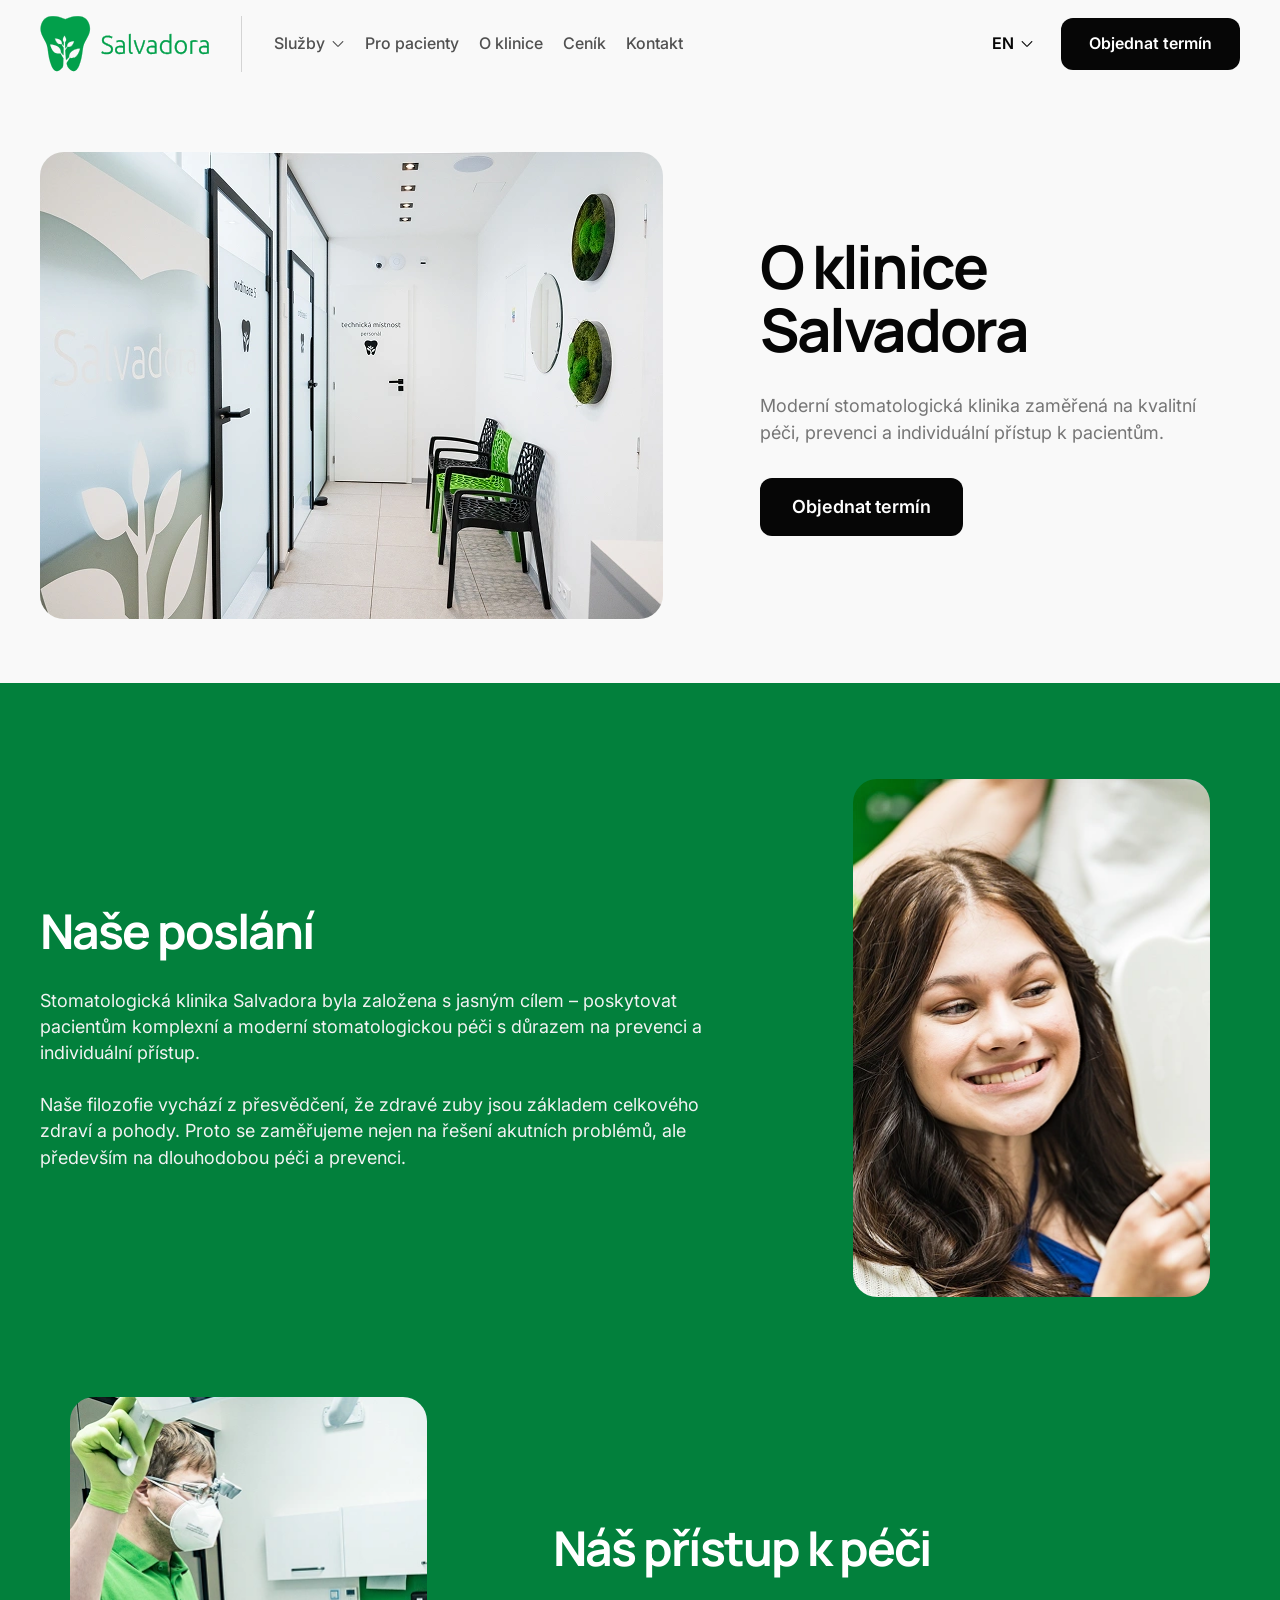
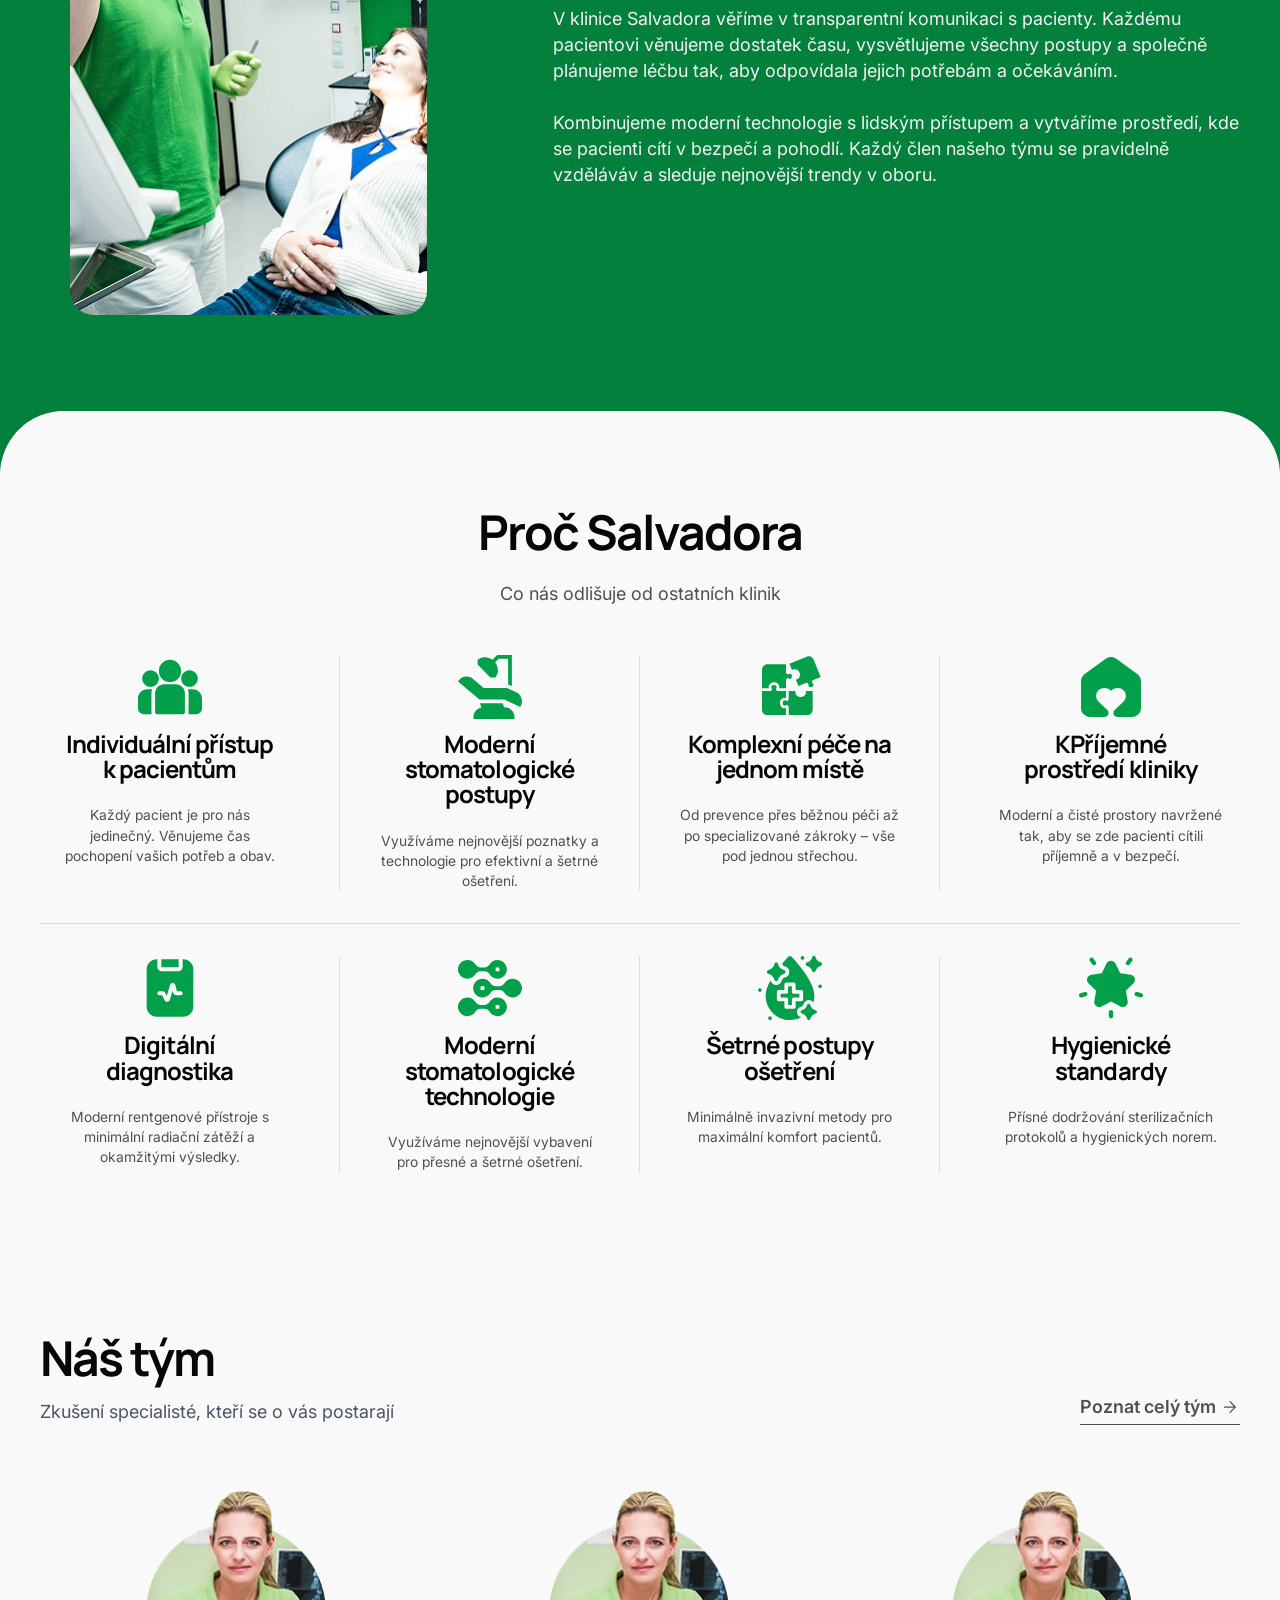
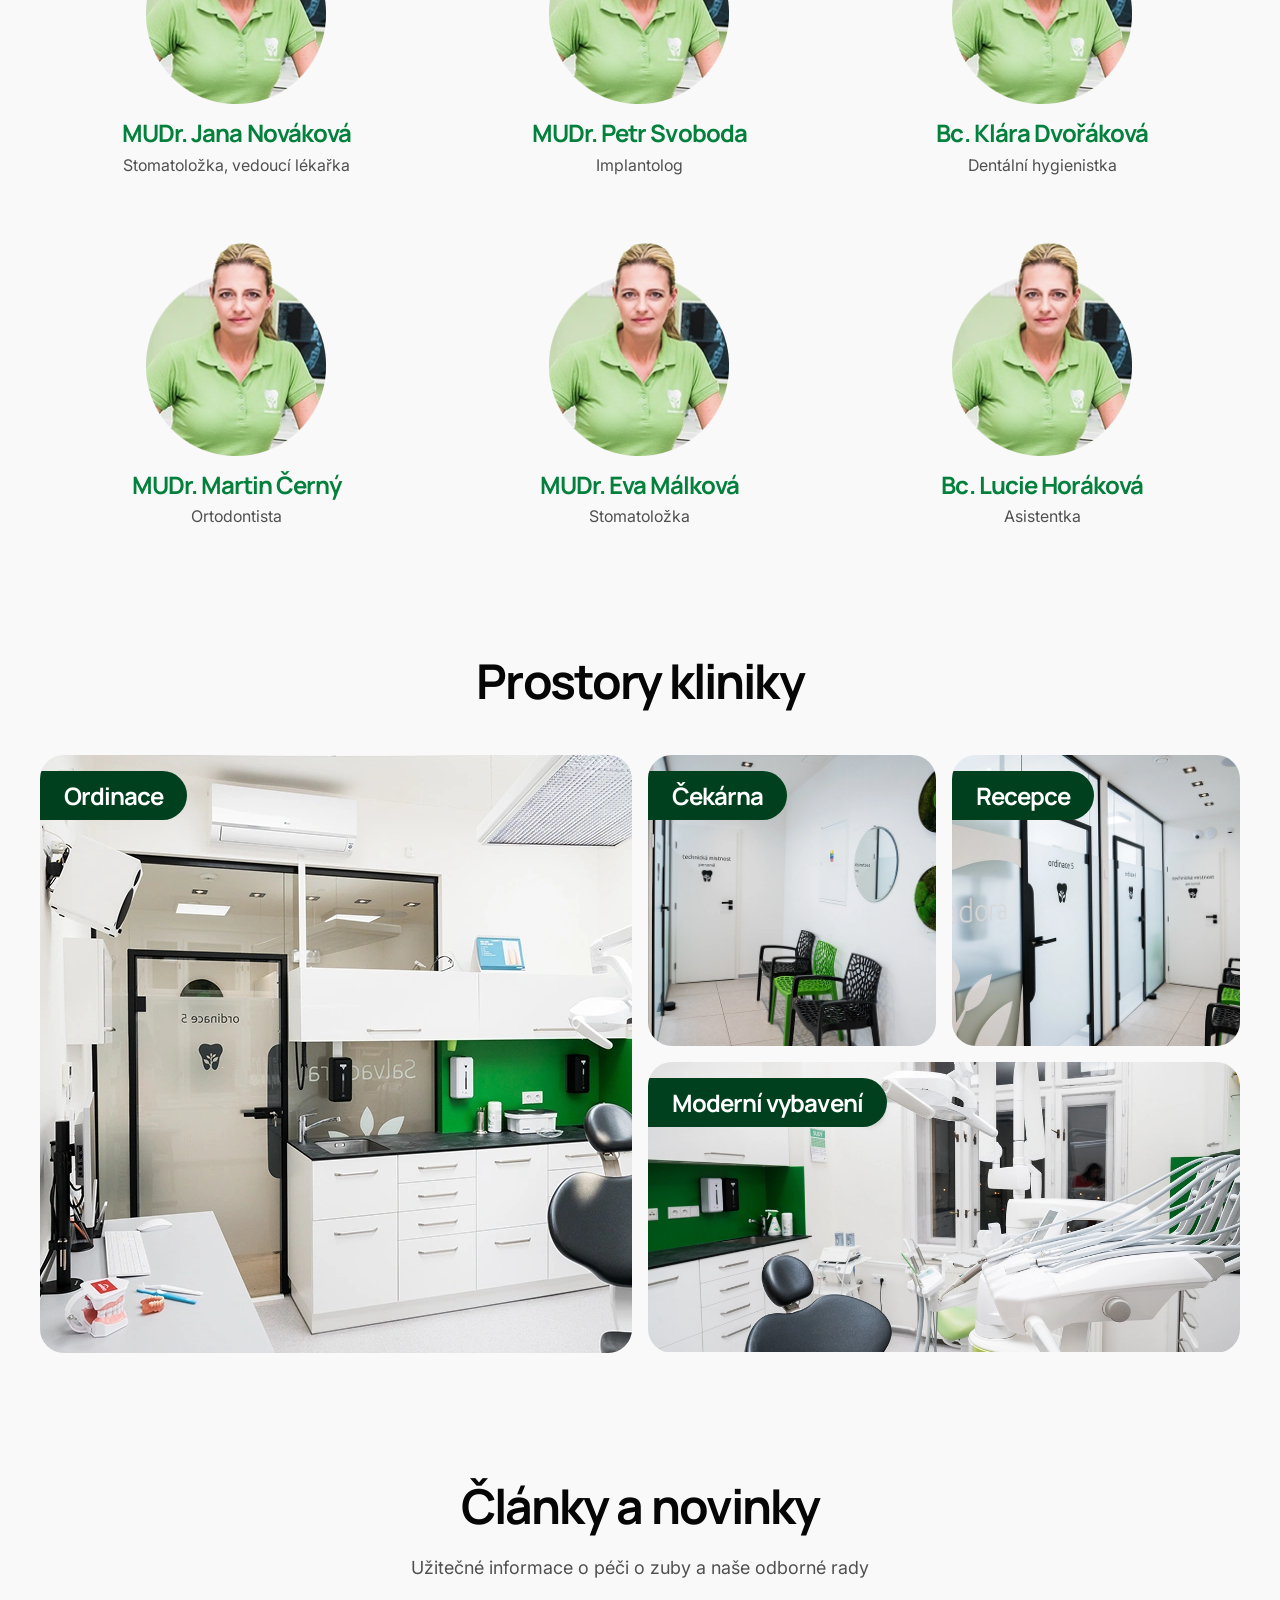
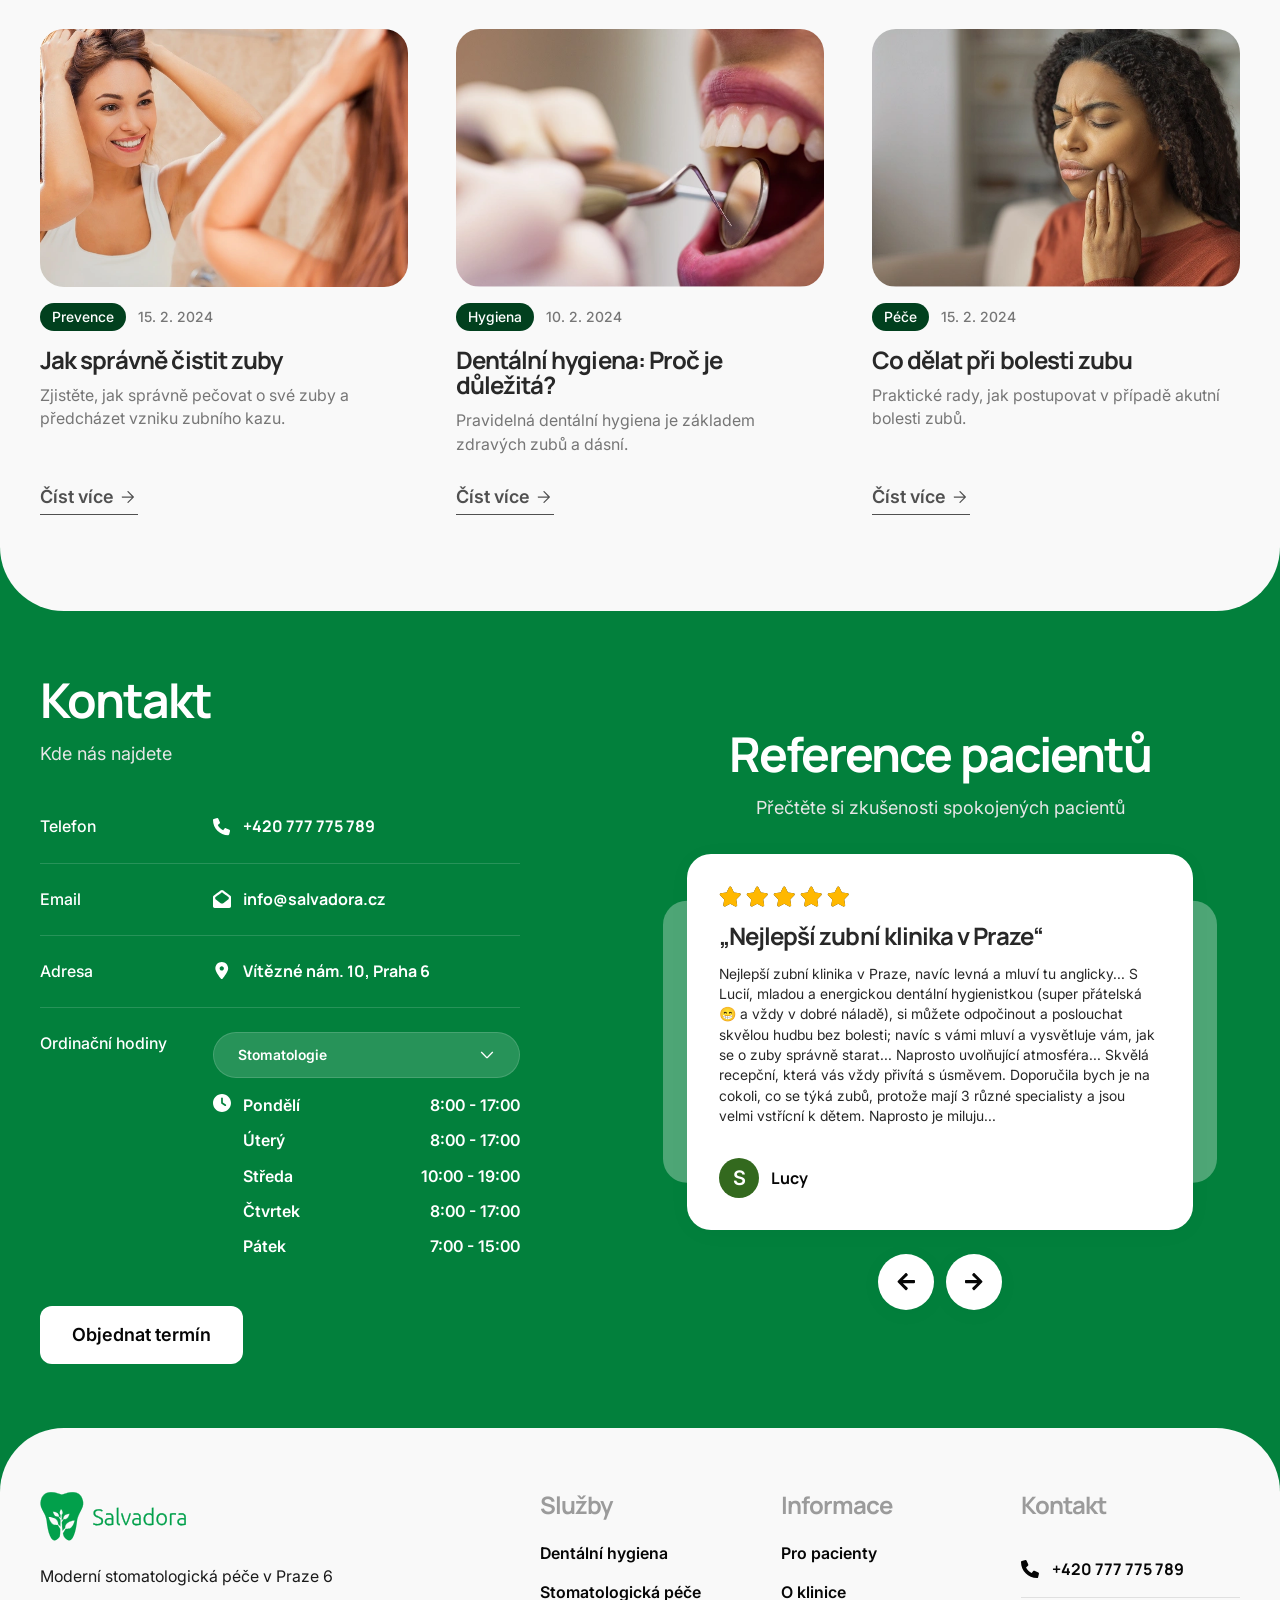
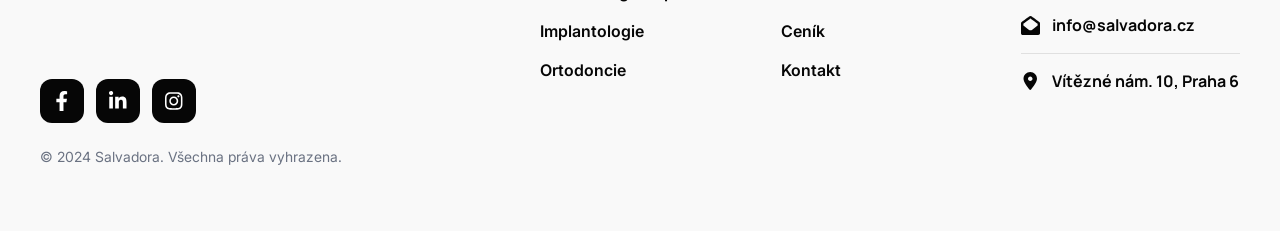
==== commit 2b6494a1: "asd" ====
--- a/src/frontend/about.html
+++ b/src/frontend/about.html
@@ -6,7 +6,7 @@
     <meta name="viewport" content="width=device-width, initial-scale=1.0" />
     <link rel="icon" type="image/svg+xml" href="./images/favicon.ico" />
     <link rel="stylesheet" href="css/main.css" />
-    <title>About the clinic</title>
+    <title>O klinice</title>
   </head>
   <body>
     <!-- header start
@@ -97,7 +97,11 @@
         <div class="bg-white">
           <div class="auto__container">
             <div class="intro__inner">
-              <div class="introContent">
+              <div
+                class="introContent wow fadeInRight"
+                data-wow-duration=".5s"
+                data-wow-delay=".4s"
+              >
                 <h1>O klinice Salvadora</h1>
                 <p>
                   Moderní stomatologická klinika zaměřená na kvalitní péči,
@@ -107,7 +111,11 @@
                   <a href="#" class="button primary"> Objednat termín </a>
                 </div>
               </div>
-              <div class="introImage">
+              <div
+                class="introImage wow fadeInLeft"
+                data-wow-duration=".5s"
+                data-wow-delay=".2s"
+              >
                 <div class="introImage__inner">
                   <img src="./images/intro/1.webp" alt="banner" />
                 </div>
@@ -126,7 +134,11 @@
             <div class="care__inner">
               <div class="care__inner-col">
                 <div class="careItem">
-                  <div class="careItem__content">
+                  <div
+                    class="careItem__content wow fadeInLeft"
+                    data-wow-duration=".5s"
+                    data-wow-delay=".2s"
+                  >
                     <h2>Naše poslání</h2>
                     <p>
                       Stomatologická klinika Salvadora byla založena s jasným
@@ -140,14 +152,22 @@
                       dlouhodobou péči a prevenci.
                     </p>
                   </div>
-                  <div class="careItem__image">
+                  <div
+                    class="careItem__image wow fadeInRight"
+                    data-wow-duration=".5s"
+                    data-wow-delay=".3s"
+                  >
                     <div class="careItem__image-inner">
                       <img src="./images/care/4.webp" alt="banner" />
                     </div>
                   </div>
                 </div>
                 <div class="careItem">
-                  <div class="careItem__content">
+                  <div
+                    class="careItem__content wow fadeInRight"
+                    data-wow-duration=".5s"
+                    data-wow-delay=".5s"
+                  >
                     <h2>Náš přístup k péči</h2>
                     <p>
                       V klinice Salvadora věříme v transparentní komunikaci s
@@ -161,7 +181,11 @@
                       sleduje nejnovější trendy v oboru.
                     </p>
                   </div>
-                  <div class="careItem__image">
+                  <div
+                    class="careItem__image wow fadeInLeft"
+                    data-wow-duration=".5s"
+                    data-wow-delay=".4s"
+                  >
                     <div class="careItem__image-inner">
                       <img src="./images/care/5.webp" alt="banner" />
                     </div>
@@ -181,11 +205,27 @@
           <div class="auto__container">
             <div class="why__inner">
               <div class="why__inner-title">
-                <h2>Proč Salvadora</h2>
-                <p>Co nás odlišuje od ostatních klinik</p>
+                <h2
+                  class="wow fadeInUp"
+                  data-wow-duration=".5s"
+                  data-wow-delay=".1s"
+                >
+                  Proč Salvadora
+                </h2>
+                <div
+                  class="paragraph wow fadeInUp"
+                  data-wow-duration=".5s"
+                  data-wow-delay=".2s"
+                >
+                  <p>Co nás odlišuje od ostatních klinik</p>
+                </div>
               </div>
               <div class="why__inner-row">
-                <div class="whyItem">
+                <div
+                  class="whyItem wow fadeInUp"
+                  data-wow-duration=".5s"
+                  data-wow-delay=".3s"
+                >
                   <div class="whyItem__inner">
                     <div class="whyItem__icon">
                       <img src="./images/environment/icon-4.svg" alt="icon" />
@@ -199,7 +239,11 @@
                     </div>
                   </div>
                 </div>
-                <div class="whyItem">
+                <div
+                  class="whyItem wow fadeInUp"
+                  data-wow-duration=".5s"
+                  data-wow-delay=".4s"
+                >
                   <div class="whyItem__inner">
                     <div class="whyItem__icon">
                       <img src="./images/environment/icon-6.svg" alt="icon" />
@@ -213,7 +257,11 @@
                     </div>
                   </div>
                 </div>
-                <div class="whyItem">
+                <div
+                  class="whyItem wow fadeInUp"
+                  data-wow-duration=".5s"
+                  data-wow-delay=".5s"
+                >
                   <div class="whyItem__inner">
                     <div class="whyItem__icon">
                       <img src="./images/environment/icon-7.svg" alt="icon" />
@@ -227,7 +275,11 @@
                     </div>
                   </div>
                 </div>
-                <div class="whyItem">
+                <div
+                  class="whyItem wow fadeInUp"
+                  data-wow-duration=".5s"
+                  data-wow-delay=".6s"
+                >
                   <div class="whyItem__inner">
                     <div class="whyItem__icon">
                       <img src="./images/environment/icon-8.svg" alt="icon" />
@@ -244,7 +296,11 @@
               </div>
               <div class="why__inner-line"></div>
               <div class="why__inner-row">
-                <div class="whyItem">
+                <div
+                  class="whyItem wow fadeInUp"
+                  data-wow-duration=".5s"
+                  data-wow-delay=".7s"
+                >
                   <div class="whyItem__inner">
                     <div class="whyItem__icon">
                       <img src="./images/environment/icon-9.svg" alt="icon" />
@@ -258,7 +314,11 @@
                     </div>
                   </div>
                 </div>
-                <div class="whyItem">
+                <div
+                  class="whyItem wow fadeInUp"
+                  data-wow-duration=".5s"
+                  data-wow-delay=".8s"
+                >
                   <div class="whyItem__inner">
                     <div class="whyItem__icon">
                       <img src="./images/environment/icon-1.svg" alt="icon" />
@@ -272,7 +332,11 @@
                     </div>
                   </div>
                 </div>
-                <div class="whyItem">
+                <div
+                  class="whyItem wow fadeInUp"
+                  data-wow-duration=".5s"
+                  data-wow-delay=".9s"
+                >
                   <div class="whyItem__inner">
                     <div class="whyItem__icon">
                       <img src="./images/environment/icon-3.svg" alt="icon" />
@@ -286,7 +350,11 @@
                     </div>
                   </div>
                 </div>
-                <div class="whyItem">
+                <div
+                  class="whyItem wow fadeInUp"
+                  data-wow-duration=".5s"
+                  data-wow-delay=".99s"
+                >
                   <div class="whyItem__inner">
                     <div class="whyItem__icon">
                       <img src="./images/environment/icon-5.svg" alt="icon" />
@@ -314,11 +382,20 @@
           <div class="auto__container">
             <div class="team__inner">
               <div class="team__inner-top center">
-                <div class="team__inner-side">
+                <div
+                  class="team__inner-side wow fadeInLeft"
+                  data-wow-duration=".5s"
+                  data-wow-delay=".1s"
+                >
                   <h2>Náš tým</h2>
                   <p>Zkušení specialisté, kteří se o vás postarají</p>
                 </div>
-                <a href="about.html" class="link gray">
+                <a
+                  href="about.html"
+                  class="link gray wow fadeInRight"
+                  data-wow-duration=".5s"
+                  data-wow-delay=".2s"
+                >
                   Poznat celý tým
                   <span>
                     <svg>
@@ -328,7 +405,12 @@
                 </a>
               </div>
               <div class="team__inner-row">
-                <a href="doctor-detail.html" class="teamItem">
+                <a
+                  href="doctor-detail.html"
+                  class="teamItem wow fadeInUp"
+                  data-wow-duration=".5s"
+                  data-wow-delay=".3s"
+                >
                   <div class="teamItem__image">
                     <img src="./images/team/1.webp" alt="MDDr. Petra Kecová" />
                   </div>
@@ -337,7 +419,12 @@
                     <p>Stomatoložka, vedoucí lékařka</p>
                   </div>
                 </a>
-                <a href="doctor-detail.html" class="teamItem">
+                <a
+                  href="doctor-detail.html"
+                  class="teamItem wow fadeInUp"
+                  data-wow-duration=".5s"
+                  data-wow-delay=".4s"
+                >
                   <div class="teamItem__image">
                     <img src="./images/team/1.webp" alt="MDDr. Petra Kecová" />
                   </div>
@@ -346,7 +433,12 @@
                     <p>Implantolog</p>
                   </div>
                 </a>
-                <a href="doctor-detail.html" class="teamItem">
+                <a
+                  href="doctor-detail.html"
+                  class="teamItem wow fadeInUp"
+                  data-wow-duration=".5s"
+                  data-wow-delay=".5s"
+                >
                   <div class="teamItem__image">
                     <img src="./images/team/1.webp" alt="MDDr. Petra Kecová" />
                   </div>
@@ -355,7 +447,12 @@
                     <p>Dentální hygienistka</p>
                   </div>
                 </a>
-                <a href="doctor-detail.html" class="teamItem">
+                <a
+                  href="doctor-detail.html"
+                  class="teamItem wow fadeInUp"
+                  data-wow-duration=".5s"
+                  data-wow-delay=".6s"
+                >
                   <div class="teamItem__image">
                     <img src="./images/team/1.webp" alt="MDDr. Petra Kecová" />
                   </div>
@@ -364,7 +461,12 @@
                     <p>Ortodontista</p>
                   </div>
                 </a>
-                <a href="doctor-detail.html" class="teamItem">
+                <a
+                  href="doctor-detail.html"
+                  class="teamItem wow fadeInUp"
+                  data-wow-duration=".5s"
+                  data-wow-delay=".7s"
+                >
                   <div class="teamItem__image">
                     <img src="./images/team/1.webp" alt="MDDr. Petra Kecová" />
                   </div>
@@ -373,7 +475,12 @@
                     <p>Stomatoložka</p>
                   </div>
                 </a>
-                <a href="doctor-detail.html" class="teamItem">
+                <a
+                  href="doctor-detail.html"
+                  class="teamItem wow fadeInUp"
+                  data-wow-duration=".5s"
+                  data-wow-delay=".8s"
+                >
                   <div class="teamItem__image">
                     <img src="./images/team/1.webp" alt="MDDr. Petra Kecová" />
                   </div>
@@ -396,9 +503,20 @@
           <div class="auto__container">
             <div class="premises__inner">
               <div class="premises__inner-title">
-                <h2>Prostory kliniky</h2>
-              </div>
-              <div class="premises__inner-grid" id="lightgallery">
+                <h2
+                  class="wow fadeInUp"
+                  data-wow-duration=".5s"
+                  data-wow-delay=".2s"
+                >
+                  Prostory kliniky
+                </h2>
+              </div>
+              <div
+                class="premises__inner-grid wow fadeIn"
+                data-wow-duration=".5s"
+                data-wow-delay=".4s"
+                id="lightgallery"
+              >
                 <div class="premisesItem">
                   <div class="premisesItem__tag">
                     <h4>Ordinace</h4>
@@ -473,11 +591,28 @@
           <div class="auto__container">
             <div class="news__inner">
               <div class="news__inner-title">
-                <h2>Články a novinky</h2>
-                <p>Užitečné informace o péči o zuby a naše odborné rady</p>
+                <h2
+                  class="wow fadeInUp"
+                  data-wow-duration=".5s"
+                  data-wow-delay=".1s"
+                >
+                  Články a novinky
+                </h2>
+                <div
+                  class="paragraph wow fadeInUp"
+                  data-wow-duration=".5s"
+                  data-wow-delay=".2s"
+                >
+                  <p>Užitečné informace o péči o zuby a naše odborné rady</p>
+                </div>
               </div>
               <div class="news__inner-row">
-                <a href="article-detail.html" class="newsItem">
+                <a
+                  href="article-detail.html"
+                  class="newsItem wow fadeInUp"
+                  data-wow-duration=".5s"
+                  data-wow-delay=".3s"
+                >
                   <div class="newsItem__image">
                     <img src="./images/news/1.webp" alt="News" />
                   </div>
@@ -505,7 +640,12 @@
                     </div>
                   </div>
                 </a>
-                <a href="article-detail.html" class="newsItem">
+                <a
+                  href="article-detail.html"
+                  class="newsItem wow fadeInUp"
+                  data-wow-duration=".5s"
+                  data-wow-delay=".4s"
+                >
                   <div class="newsItem__image">
                     <img src="./images/news/2.webp" alt="News" />
                   </div>
@@ -533,7 +673,12 @@
                     </div>
                   </div>
                 </a>
-                <a href="article-detail.html" class="newsItem">
+                <a
+                  href="article-detail.html"
+                  class="newsItem wow fadeInUp"
+                  data-wow-duration=".5s"
+                  data-wow-delay=".5s"
+                >
                   <div class="newsItem__image">
                     <img src="./images/news/3.webp" alt="News" />
                   </div>
@@ -574,7 +719,11 @@
         <div class="bg-green">
           <div class="auto__container">
             <div class="join__inner">
-              <div class="joinContact">
+              <div
+                class="joinContact wow fadeInLeft"
+                data-wow-duration=".5s"
+                data-wow-delay=".2s"
+              >
                 <div class="joinContact__title">
                   <h2>Kontakt</h2>
                   <p>Kde nás najdete</p>
@@ -659,8 +808,8 @@
                         </div>
                         <ul class="select__options">
                           <li data-schedule="#schedule-1">Stomatologie</li>
-                          <li data-schedule="#schedule-2">Implantologie</li>
-                          <li data-schedule="#schedule-3">Ortodoncie</li>
+                          <li data-schedule="#schedule-2">Dentální hygiena</li>
+                          <li data-schedule="#schedule-3">Rentgen</li>
                         </ul>
                       </div>
                       <div class="joinItem__schedule active" id="schedule-1">
@@ -705,7 +854,7 @@
                           </li>
                           <li>
                             <p>Úterý</p>
-                            <p>8:00 - 17:00</p>
+                            <p>8:30 - 17:00</p>
                           </li>
                           <li>
                             <p>Středa</p>
@@ -717,7 +866,7 @@
                           </li>
                           <li>
                             <p>Pátek</p>
-                            <p>7:00 - 15:00</p>
+                            <p>8:00 - 15:00</p>
                           </li>
                         </ul>
                       </div>
@@ -730,23 +879,23 @@
                         <ul>
                           <li>
                             <p>Pondělí</p>
-                            <p>9:00 - 17:00</p>
+                            <p>8:00 - 16:30</p>
                           </li>
                           <li>
                             <p>Úterý</p>
-                            <p>8:00 - 17:00</p>
+                            <p>8:00 - 16:30</p>
                           </li>
                           <li>
                             <p>Středa</p>
-                            <p>10:00 - 19:00</p>
+                            <p>8:00 - 16:30</p>
                           </li>
                           <li>
                             <p>Čtvrtek</p>
-                            <p>8:00 - 17:00</p>
+                            <p>8:00 - 16:30</p>
                           </li>
                           <li>
                             <p>Pátek</p>
-                            <p>7:00 - 15:00</p>
+                            <p>8:00 - 15:00</p>
                           </li>
                         </ul>
                       </div>
@@ -763,7 +912,11 @@
                   </button>
                 </div>
               </div>
-              <div class="joinRef">
+              <div
+                class="joinRef wow fadeInRight"
+                data-wow-duration=".5s"
+                data-wow-delay=".4s"
+              >
                 <div class="joinRef__title">
                   <h2>Reference pacientů</h2>
                   <p>Přečtěte si zkušenosti spokojených pacientů</p>
@@ -877,7 +1030,7 @@
                             </div>
                           </div>
                           <div class="joinSlide__content">
-                            <h4>„Nejlepší zubní klinika v Praze“</h4>
+                            <h4>„3Nejlepší zubní klinika v Praze“</h4>
                             <div class="paragraph xsm">
                               <p>
                                 Nejlepší zubní klinika v Praze, navíc levná a
@@ -892,6 +1045,50 @@
                                 na cokoli, co se týká zubů, protože mají 3 různé
                                 specialisty a jsou velmi vstřícní k dětem.
                                 Naprosto je miluju...
+                              </p>
+                            </div>
+                          </div>
+                          <div class="joinSlide__profile">
+                            <div class="joinSlide__avatar">
+                              <p>S</p>
+                            </div>
+                            <div class="joinSlide__name">
+                              <h6>Lucy</h6>
+                            </div>
+                          </div>
+                        </div>
+                      </div>
+                      <div class="swiper-slide">
+                        <div class="joinSlide">
+                          <div class="joinSlide__stars">
+                            <img
+                              src="./images/join/stars-empty.svg"
+                              alt="stars"
+                            />
+                            <div
+                              class="joinSlide__stars-overlay"
+                              style="max-width: 100%"
+                            >
+                              <img
+                                src="./images/join/stars-filled.svg"
+                                alt="stars"
+                              />
+                            </div>
+                          </div>
+                          <div class="joinSlide__content">
+                            <h4>„4Nejlepší zubní klinika v Praze“</h4>
+                            <div class="paragraph xsm">
+                              <p>
+                                Nejlepší zubní klinika v Praze, navíc levná a
+                                mluví tu anglicky... S Lucií, mladou a
+                                energickou dentální hygienistkou (super
+                                přátelská 😁 a vždy v dobré náladě), si můžete
+                                odpočinout a poslouchat skvělou hudbu bez
+                                bolesti; navíc s vámi mluví a vysvětluje vám,
+                                jak se o zuby správně starat... Naprosto
+                                uvolňující atmosféra... Skvělá recepční, která
+                                vás vždy přivítá s úsměvem. Doporučila bych je
+                                na cokoli, co se týká zubů, protože mají 3 různé
                               </p>
                             </div>
                           </div>
@@ -1086,6 +1283,12 @@
     <!-- Sprites
     =========================================== -->
     <svg style="display: none">
+      <symbol id="checkIcon" viewBox="0 0 18 18">
+        <path
+          d="M7.16229 11.3625L13.5185 5.00625C13.6685 4.85625 13.8435 4.78125 14.0435 4.78125C14.2435 4.78125 14.4185 4.85625 14.5685 5.00625C14.7185 5.15625 14.7935 5.33438 14.7935 5.54063C14.7935 5.74688 14.7185 5.925 14.5685 6.075L7.68729 12.975C7.53729 13.125 7.36229 13.2 7.16229 13.2C6.96229 13.2 6.78729 13.125 6.63729 12.975L3.41229 9.75C3.26229 9.6 3.19041 9.42188 3.19666 9.21563C3.20291 9.00938 3.28104 8.83125 3.43104 8.68125C3.58104 8.53125 3.75916 8.45625 3.96541 8.45625C4.17166 8.45625 4.34979 8.53125 4.49979 8.68125L7.16229 11.3625Z"
+          fill="currentColor"
+        />
+      </symbol>
       <symbol id="arrowRight" viewBox="0 0 24 24">
         <path
           d="M16.627 12.75H5.25C5.03717 12.75 4.859 12.6782 4.7155 12.5345C4.57183 12.391 4.5 12.2128 4.5 12C4.5 11.7872 4.57183 11.609 4.7155 11.4655C4.859 11.3218 5.03717 11.25 5.25 11.25H16.627L11.4577 6.08076C11.3091 5.93209 11.2357 5.75809 11.2375 5.55876C11.2395 5.35942 11.318 5.18217 11.473 5.02701C11.6282 4.88217 11.8038 4.80717 12 4.80201C12.1962 4.79684 12.3718 4.87184 12.527 5.02701L18.8673 11.3673C18.9609 11.4609 19.0269 11.5597 19.0652 11.6635C19.1037 11.7673 19.123 11.8795 19.123 12C19.123 12.1205 19.1037 12.2327 19.0652 12.3365C19.0269 12.4403 18.9609 12.5391 18.8673 12.6328L12.527 18.973C12.3885 19.1115 12.217 19.1823 12.0125 19.1855C11.808 19.1887 11.6282 19.1178 11.473 18.973C11.318 18.8178 11.2405 18.6397 11.2405 18.4385C11.2405 18.2372 11.318 18.0589 11.473 17.9038L16.627 12.75Z"
@@ -1167,6 +1370,7 @@
     <script src="js/lg-zoom.min.js"></script>
     <script src="./js/swiper.js"></script>
     <script src="./js/main.js"></script>
+    <script src="./js/modals.js"></script>
     <script src="./js/slider.js"></script>
     <script src="js/ScrollTrigger.min.js"></script>
     <script src="js/lenis.min.js"></script>
--- a/src/frontend/css/main.css
+++ b/src/frontend/css/main.css
@@ -6,4 +6,4 @@
  * Licensed under the MIT license - http://opensource.org/licenses/MIT
  *
  * Copyright (c) 2018 Daniel Eden
- */.animated{-webkit-animation-duration:1s;animation-duration:1s;-webkit-animation-fill-mode:both;animation-fill-mode:both}.animated.infinite{-webkit-animation-iteration-count:infinite;animation-iteration-count:infinite}@-webkit-keyframes fadeInUp{0%{opacity:0;-webkit-transform:translate3d(0,25%,0);transform:translate3d(0,25%,0)}to{opacity:1;-webkit-transform:translate3d(0,0,0);transform:translate3d(0,0,0)}}@keyframes fadeInUp{0%{opacity:0;-webkit-transform:translate3d(0,25%,0);transform:translate3d(0,25%,0)}to{opacity:1;-webkit-transform:translate3d(0,0,0);transform:translate3d(0,0,0)}}@-webkit-keyframes fadeInUpSmall{0%{opacity:0;-webkit-transform:translate3d(0,25%,0);transform:translate3d(0,25%,0)}to{opacity:1;-webkit-transform:translate3d(0,0,0);transform:translate3d(0,0,0)}}@keyframes fadeInUpSmall{0%{opacity:0;-webkit-transform:translate(0%,0%) scale(1.5,1.5);transform:translate(0%,0%) scale(1.5,1.5)}to{opacity:1;-webkit-transform:translate(0,0) scale(1,1);transform:translate(0,0) scale(1,1)}}@-webkit-keyframes fadeInUpBig{0%{opacity:0;-webkit-transform:translate(0%,0%) scale(0.7);transform:translate(0%,0%) scale(0.7)}to{opacity:1;-webkit-transform:translate(0,0) scale(1);transform:translate(0,0) scale(1)}}@keyframes fadeInUpBig{0%{opacity:0;-webkit-transform:translate(0%,0%) scale(0.7);transform:translate(0%,0%) scale(0.7)}to{opacity:1;-webkit-transform:translate(0,0) scale(1);transform:translate(0,0) scale(1)}}.fadeInUp{-webkit-animation-name:fadeInUp;animation-name:fadeInUp}.fadeInUpSmall{-webkit-animation-name:fadeInUpSmall;animation-name:fadeInUpSmall}.fadeInUpBig{-webkit-animation-name:fadeInUpBig;animation-name:fadeInUpBig}@-webkit-keyframes fadeIn{0%{opacity:0}to{opacity:1}}@keyframes fadeIn{0%{opacity:0}to{opacity:1}}.fadeIn{-webkit-animation-name:fadeIn;animation-name:fadeIn}@-webkit-keyframes fadeInRight{0%{opacity:0;-webkit-transform:translate3d(25%,0,0);transform:translate3d(25%,0,0)}to{opacity:1;-webkit-transform:translateZ(0);transform:translateZ(0)}}@keyframes fadeInRight{0%{opacity:0;-webkit-transform:translate3d(25%,0,0);transform:translate3d(25%,0,0)}to{opacity:1;-webkit-transform:translateZ(0);transform:translateZ(0)}}.fadeInRight{-webkit-animation-name:fadeInRight;animation-name:fadeInRight}@-webkit-keyframes fadeInLeft{0%{opacity:0;-webkit-transform:translate3d(-25%,0,0);transform:translate3d(-25%,0,0)}to{opacity:1;-webkit-transform:translateZ(0);transform:translateZ(0)}}@keyframes fadeInLeft{0%{opacity:0;-webkit-transform:translate3d(-25%,0,0);transform:translate3d(-25%,0,0)}to{opacity:1;-webkit-transform:translateZ(0);transform:translateZ(0)}}.fadeInLeft{-webkit-animation-name:fadeInLeft;animation-name:fadeInLeft}@-webkit-keyframes typing{0%{width:0}to{width:100%}}@keyframes typing{0%{width:0}to{width:100%}}.typing.animated b:before{-webkit-animation:max-height 0.4s cubic-bezier(0.61,1,0.88,1) 1 normal both;animation:max-height 0.4s cubic-bezier(0.61,1,0.88,1) 1 normal both;color:#2c2c2c}.typing.animated b:after{-webkit-animation:max-width 0.7s cubic-bezier(0.61,1,0.88,1) 1 normal both;animation:max-width 0.7s cubic-bezier(0.61,1,0.88,1) 1 normal both;color:#191919}@-webkit-keyframes max-width{0%{max-width:0}to{max-width:100%}}@keyframes max-width{0%{max-width:0}to{max-width:100%}}@-webkit-keyframes max-height{0%{max-height:0}to{max-height:100%}}@keyframes max-height{0%{max-height:0}to{max-height:100%}}body,html{scroll-behavior:smooth}*,:after,:before{margin:0;padding:0;border:none;outline:none;-webkit-box-sizing:border-box;box-sizing:border-box}button{outline:none}button:focus{outline:none}input::-webkit-inner-spin-button,input::-webkit-outer-spin-button{-webkit-appearance:none;margin:0}::-webkit-scrollbar{width:8px}::-webkit-scrollbar-track{background:#fff}::-webkit-scrollbar-thumb{background:rgba(0,0,0,0.2);border-radius:10px}::-webkit-scrollbar-thumb:hover{background:rgba(0,0,0,0.3)}body{font-family:"Inter",sans-serif;color:#ffffff;font-weight:400;font-size:18px;line-height:145%;background:#02803C}body.active{overflow:hidden}a{text-decoration:none;opacity:1;color:#505050;-webkit-transition:0.3s ease;transition:0.3s ease;cursor:pointer}a:hover{opacity:0.88}ul li{list-style:none}.auto__container{position:relative;max-width:1280px;margin:0 auto;padding:0 40px}.editor-block h1,.editor-block h2,.editor-block h3,.editor-block h4,.editor-block h5,.editor-block h6{margin-bottom:24px;color:#02803C;text-transform:uppercase;font-family:"Manrope",sans-serif}.editor-block p{margin-bottom:24px;font-weight:400}.editor-block p:last-child{margin:0}.editor-block p a{color:#02a04b}.editor-block ul{padding-left:24px;margin-bottom:32px}.editor-block ul:last-child{margin:0}.editor-block ul li{font-weight:400;font-size:16px;line-height:150%;margin-bottom:16px;list-style:disc}.editor-block ul li:last-child{margin:0}.editor-block ul li h6{font-family:"Inter",sans-serif;color:#505050;margin-bottom:12px;text-transform:unset;font-weight:700;font-size:18px;line-height:150%}.editor-block ol{padding-left:45px;margin-bottom:20px}.editor-block ol:last-child{margin:0}.editor-block ol li{font-weight:400;font-size:16px;line-height:150%;margin-bottom:16px;list-style:decimal;list-style-type:decimal-leading-zero}.editor-block ol li:last-child{margin:0}.editor-block ol li::marker{font-weight:700}.editor-block ol li h6{font-family:"Inter",sans-serif;color:#505050;margin-bottom:12px;text-transform:unset;font-weight:700;font-size:18px;line-height:150%}.editor-block table{width:100%;border-collapse:collapse}.editor-block table tr{border-bottom:1px solid rgba(46,87,153,0.2)}.editor-block table tr td,.editor-block table tr th{width:20%;text-align:center;font-family:"Inter",sans-serif;padding:16px 8px}.editor-block table tr td:first-child,.editor-block table tr th:first-child{padding-left:0;text-align:start}.editor-block table tr td:last-child,.editor-block table tr th:last-child{padding-right:0}.editor-block table tr th{white-space:nowrap;font-weight:600;font-size:16px;line-height:150%;color:#02a04b;padding-top:0}.editor-block table tr td{font-weight:600;font-size:18px;line-height:150%;color:#505050;padding:16px 8px;text-align:center}.editor-block table tr td h6{display:none}.editor-block table tr td p{font-weight:500}.editor-block table tbody tr:last-child{border:unset}.editor-block table tbody tr:last-child td{padding-bottom:0}.editor-block .table__wrapper{overflow:hidden;overflow-x:auto;padding:24px;background:-webkit-gradient(linear,left top,left bottom,from(rgba(46,87,153,0)),to(rgba(46,87,153,0.1)));background:linear-gradient(180deg,rgba(46,87,153,0) 0%,rgba(46,87,153,0.1) 100%);border-radius:24px;border:1px solid #c7dbec}h1{font-family:"Manrope",sans-serif;font-weight:700;font-size:64px;line-height:105%;letter-spacing:-0.04em}h2{font-family:"Manrope",sans-serif;font-weight:700;font-size:48px;line-height:105%;letter-spacing:-0.04em}h3{font-family:"Manrope",sans-serif;font-weight:700;font-size:28px;line-height:105%;letter-spacing:-0.04em}h4{font-family:"Manrope",sans-serif;font-weight:700;font-size:24px;line-height:105%;letter-spacing:-0.04em}h5{font-family:"Manrope",sans-serif}h6{font-family:"Manrope",sans-serif}.paragraph{font-weight:400;font-size:18px;line-height:145%}.paragraph.big{font-size:20px;line-height:145%}.paragraph.sm{font-size:16px;line-height:145%}.paragraph.xsm{font-size:14px;line-height:145%}p.big{font-size:20px;line-height:145%}p.sm{font-size:16px;line-height:145%}p.xsm{font-size:14px;line-height:145%}.main{overflow:hidden;padding-top:88px;position:relative;z-index:1}.main.sm{padding:0}.main.visible{overflow:visible}.bg-white{background:#F9F9F9}.bg-white h1,.bg-white h2,.bg-white h3,.bg-white h4,.bg-white h5{color:#060606}.bg-green{background:#02803C}.bg-green-light{background:#e5f5ed}.rounded-top{border-top-left-radius:64px;border-top-right-radius:64px}.rounded-bottom{border-bottom-left-radius:64px;border-bottom-right-radius:64px}.button{display:-webkit-inline-box;display:-ms-inline-flexbox;display:inline-flex;-webkit-box-pack:center;-ms-flex-pack:center;justify-content:center;-webkit-box-align:center;-ms-flex-align:center;align-items:center;font-family:"Inter",sans-serif;cursor:pointer;-webkit-transition:0.3s ease;transition:0.3s ease;padding:16px 32px;font-weight:600;font-size:18px;line-height:145%;border-radius:12px}.button.primary{background:#060606;color:#ffffff}.button.primary:hover{opacity:1;background:#02a04b}.button.secondary{background:#ffffff;color:#060606}.button.secondary:hover{opacity:1;background:#282828;color:#ffffff}.button.sm{font-size:16px;line-height:145%;padding:14px 28px}.link{font-weight:600;font-size:18px;line-height:145%;display:-webkit-box;display:-ms-flexbox;display:flex;-webkit-box-align:center;-ms-flex-align:center;align-items:center;color:#060606;border-bottom:1px solid #060606;padding:4px 0}.link:hover{color:#02a04b;border-color:#02a04b;opacity:1}.link:hover span{-webkit-transform:translateX(4px);transform:translateX(4px)}.link.light{color:#ffffff;border-color:#ffffff}.link.light:hover{color:#06cc63;border-color:#06cc63}.link.gray{color:#505050;border-color:#505050}.link.gray:hover{color:#02a04b;border-color:#02a04b}.link span{width:20px;height:20px;display:-webkit-box;display:-ms-flexbox;display:flex;-webkit-box-align:center;-ms-flex-align:center;align-items:center;-webkit-box-pack:center;-ms-flex-pack:center;justify-content:center;margin-left:4px;-webkit-transition:0.3s ease;transition:0.3s ease}.link span svg{width:100%;height:100%}.select{display:-webkit-box;display:-ms-flexbox;display:flex;position:relative}.select.active .select__selected svg{-webkit-transform:translateY(-50%) rotate(180deg);transform:translateY(-50%) rotate(180deg)}.select.active .select__options{opacity:1;max-height:500px}.select__selected{width:100%;font-family:"Inter",sans-serif;font-weight:600;font-size:14px;line-height:145%;-webkit-appearance:none;padding:12px 48px 12px 24px;background:rgba(255,255,255,0.15);border:1px solid rgba(255,255,255,0.15);border-radius:9999px;color:#ffffff;cursor:pointer;position:relative}.select__selected svg{position:absolute;top:50%;right:24px;width:16px;height:16px;display:-webkit-box;display:-ms-flexbox;display:flex;-webkit-transform:translateY(-50%);transform:translateY(-50%);-webkit-transition:0.3s ease;transition:0.3s ease}.select__options{position:absolute;z-index:10;top:calc(100% + 6px);left:0;width:100%;opacity:0;overflow:hidden;-webkit-transition:0.3s ease;transition:0.3s ease;max-height:0;background:#289359;border:1px solid rgba(255,255,255,0.15);padding:12px 16px;border-radius:16px}.select__options li{cursor:pointer;-webkit-transition:0.3s ease;transition:0.3s ease;font-weight:600;font-size:14px;line-height:145%;color:#ffffff;padding:10px 0}.select__options li.hidden{display:none}.select__options li:hover{color:#282828}.modall{position:fixed;top:0;left:0;width:100%;height:100%;background-color:rgba(0,0,0,0.4);padding:20px;display:none;z-index:9999}.modall.active{display:-webkit-box;display:-ms-flexbox;display:flex;-webkit-animation:fadeIn 0.4s;animation:fadeIn 0.4s}.modall__inner{background:#F9F9F9;border-radius:32px;width:100%;max-width:700px;margin:auto;position:relative;border:1px solid rgba(0,0,0,0.05);overflow:hidden}.modall__inner-head{display:-webkit-box;display:-ms-flexbox;display:flex;-webkit-box-align:center;-ms-flex-align:center;align-items:center;-webkit-box-pack:justify;-ms-flex-pack:justify;justify-content:space-between;padding:32px 32px 0 32px}.modall__inner-head h3{color:#060606}.modall__inner-close{width:28px;height:28px;cursor:pointer;-webkit-transition:0.3s ease;transition:0.3s ease;display:-webkit-box;display:-ms-flexbox;display:flex;color:#9b9b9b}.modall__inner-close:hover{color:#060606}.modall__inner-close svg{width:100%;height:100%;pointer-events:none}.modall__inner-foot{padding:16px 32px;display:-webkit-box;display:-ms-flexbox;display:flex;-webkit-box-pack:end;-ms-flex-pack:end;justify-content:flex-end}.modallMain{background:#ffffff;border-radius:0 0 32px 32px;border:1px solid rgba(0,0,0,0.05)}.modallForm{padding:32px}.modallForm__row{display:-webkit-box;display:-ms-flexbox;display:flex;-ms-flex-wrap:wrap;flex-wrap:wrap;margin:0 -12px}.modallForm .input__outer{margin:12px;width:calc(50% - 24px)}.modallForm .input__outer.big{width:calc(100% - 24px)}.modallForm .check{margin-top:12px}@keyframes fadeIn{0%{opacity:0}to{opacity:1}}.search{position:relative}.searchBtn{width:24px;height:24px;display:-webkit-box;display:-ms-flexbox;display:flex;margin:0 32px;cursor:pointer;-webkit-transition:0.3s ease;transition:0.3s ease;color:#ffffff;background:transparent}.searchBtn:hover{opacity:0.8}.searchBtn svg{width:100%;height:100%;pointer-events:none}.searchMenu{position:absolute;top:0;left:0;width:100%;display:none;background:#ffffff;z-index:400;border-bottom:1px solid rgba(0,0,0,0.1)}.searchMenu.active{display:block;-webkit-animation:fadeIn 0.3s;animation:fadeIn 0.3s}.searchMenu__inner{display:-webkit-box;display:-ms-flexbox;display:flex;-webkit-box-align:center;-ms-flex-align:center;align-items:center;-webkit-box-pack:justify;-ms-flex-pack:justify;justify-content:space-between;padding:16px 0}.searchMenu__close{display:-webkit-box;display:-ms-flexbox;display:flex;width:28px;height:28px;margin-left:24px;cursor:pointer;-webkit-transition:0.3s ease;transition:0.3s ease;position:relative}.searchMenu__close:before{position:absolute;top:50%;left:50%;width:16px;height:2px;content:"";-webkit-transform:translate(-50%,-50%) rotate(45deg);transform:translate(-50%,-50%) rotate(45deg);border-radius:3px;background:#505050;-webkit-transition:0.3s ease;transition:0.3s ease;pointer-events:none}.searchMenu__close:after{position:absolute;top:50%;left:50%;width:16px;height:2px;content:"";-webkit-transform:translate(-50%,-50%) rotate(-45deg);transform:translate(-50%,-50%) rotate(-45deg);border-radius:3px;background:#505050;-webkit-transition:0.3s ease;transition:0.3s ease;pointer-events:none}.searchMenu__close:hover:before{background:#02a04b}.searchMenu__close:hover:after{background:#02a04b}.searchInput{-webkit-box-flex:1;-ms-flex:1;flex:1;display:-webkit-box;display:-ms-flexbox;display:flex;position:relative}.searchInput input{width:100%;font-family:"Inter",sans-serif;color:#02803C;-webkit-transition:0.3s ease;transition:0.3s ease;font-weight:400;font-size:16px;line-height:150%;padding:12px 24px;background:#ffffff;border:1px solid rgba(0,0,0,0.1);border-radius:16px}.searchInput input:focus{border-color:#02a04b}.searchInput input::-webkit-input-placeholder{color:#505050}.searchInput input::-moz-placeholder{color:#505050}.searchInput input:-ms-input-placeholder{color:#505050}.searchInput input::-ms-input-placeholder{color:#505050}.searchInput input::placeholder{color:#505050}.searchInput input[type=search]::-webkit-search-cancel-button,.searchInput input[type=search]::-webkit-search-decoration,.searchInput input[type=search]::-webkit-search-results-button,.searchInput input[type=search]::-webkit-search-results-decoration{display:none}.searchInput button{position:absolute;top:50%;-webkit-transform:translateY(-50%);transform:translateY(-50%);width:24px;height:24px;right:16px;display:-webkit-box;display:-ms-flexbox;display:flex;-webkit-box-pack:center;-ms-flex-pack:center;justify-content:center;-webkit-box-align:center;-ms-flex-align:center;align-items:center;cursor:pointer;color:#505050;z-index:2;background:transparent;-webkit-transition:0.3s ease;transition:0.3s ease}.searchInput button:hover{color:#02a04b}.searchInput button svg{width:100%;height:100%}.breadcrumb{display:-webkit-box;display:-ms-flexbox;display:flex;-webkit-box-align:center;-ms-flex-align:center;align-items:center;margin-bottom:12px}.breadcrumb span{margin:0 12px;width:12px;height:12px;display:-webkit-box;display:-ms-flexbox;display:flex;color:#b3b3b3}.breadcrumb span svg{width:100%;height:100%;-webkit-transform:rotate(-90deg);transform:rotate(-90deg)}.breadcrumb a,.breadcrumb p{font-weight:500;font-size:16px;line-height:150%;color:#505050}.breadcrumb a:hover{padding:1;color:#02a04b}.input{display:-webkit-box;display:-ms-flexbox;display:flex;position:relative}.input__outer{display:block}.input__outer p{margin-bottom:6px;font-weight:600;font-size:16px;line-height:145%;color:#060606}.input input,.input textarea{width:100%;font-family:"Inter",sans-serif;font-weight:400;font-size:16px;line-height:150%;color:#060606;background:#ffffff;-webkit-transition:0.3s ease;transition:0.3s ease;resize:unset;padding:14px 18px;border:1px solid rgba(0,0,0,0.1);border-radius:12px}.input input:focus,.input textarea:focus{border-color:#02803C}.input input::-webkit-input-placeholder,.input textarea::-webkit-input-placeholder{color:#9b9b9b}.input input::-moz-placeholder,.input textarea::-moz-placeholder{color:#9b9b9b}.input input:-ms-input-placeholder,.input textarea:-ms-input-placeholder{color:#9b9b9b}.input input::-ms-input-placeholder,.input textarea::-ms-input-placeholder{color:#9b9b9b}.input input::placeholder,.input textarea::placeholder{color:#9b9b9b}.check{display:-webkit-box;display:-ms-flexbox;display:flex;-webkit-box-align:center;-ms-flex-align:center;align-items:center;cursor:pointer}.check__box{width:24px;height:24px;position:relative;margin-right:10px}.check__box input{position:absolute;top:0;left:0;width:100%;height:100%;z-index:1;opacity:0;cursor:pointer}.check__box input:checked~span{border-color:#02a04b;background:#02a04b}.check__box input:checked~span:before{opacity:1}.check__box span{position:absolute;top:0;left:0;width:100%;height:100%;border:1px solid rgba(0,0,0,0.15);border-radius:6px;display:-webkit-box;display:-ms-flexbox;display:flex;-webkit-transition:0.3s ease;transition:0.3s ease}.check__box span:before{position:absolute;top:50%;left:50%;width:70%;height:35%;content:"";border-top:3px solid #ffffff;border-right:3px solid #ffffff;-webkit-transform:translate(-50%,-65%) rotate(135deg);transform:translate(-50%,-65%) rotate(135deg);-webkit-transition:0.3s ease;transition:0.3s ease;opacity:0}.check p{font-weight:400;font-size:14px;line-height:145%;color:#505050;font-family:"Inter",sans-serif;-webkit-box-flex:1;-ms-flex:1;flex:1}.check p a{font-weight:600;color:#02803C}.check p a:hover{opacity:1;color:#02a04b}@media (max-width:1380px){h1{font-size:60px}}@media (max-width:1180px){.auto__container{padding:0 30px}h1{font-size:55px}h2{font-size:44px}.rounded-top{border-top-left-radius:48px;border-top-right-radius:48px}.rounded-bottom{border-bottom-left-radius:48px;border-bottom-right-radius:48px}}@media (max-width:1024px){::-webkit-scrollbar{display:none}.main{padding-top:80px}}@media (max-width:930px){h1{font-size:50px}h2{font-size:40px}}@media (max-width:750px){.auto__container{padding:0 24px}.editor-block ol{padding-left:30px}.editor-block table thead{display:none}.editor-block table tr{display:-webkit-box;display:-ms-flexbox;display:flex;-webkit-box-orient:vertical;-webkit-box-direction:normal;-ms-flex-direction:column;flex-direction:column;padding-bottom:16px;margin-bottom:16px}.editor-block table tr:last-child{margin:0;padding:0;border:unset}.editor-block table tr td{width:100%;display:-webkit-box;display:-ms-flexbox;display:flex;-webkit-box-align:center;-ms-flex-align:center;align-items:center;-webkit-box-pack:justify;-ms-flex-pack:justify;justify-content:space-between;padding:0;font-family:"Manrope",sans-serif;font-weight:600;font-size:18px;line-height:125%;letter-spacing:-0.02em;margin-bottom:12px}.editor-block table tr td:first-child{-webkit-box-pack:center;-ms-flex-pack:center;justify-content:center;text-align:center;margin-bottom:24px;text-transform:uppercase}.editor-block table tr td:last-child{margin:0}.editor-block table tr td h6{display:block;font-weight:600;font-size:16px;line-height:150%;color:#02a04b;text-transform:unset;margin:0}.editor-block table tr td p{font-weight:600;font-size:16px;line-height:150%;margin:0}}@media (max-width:540px){.auto__container.sm{padding:0 16px}h1{font-size:44px}.rounded-top{border-top-left-radius:32px;border-top-right-radius:32px}.rounded-bottom{border-bottom-left-radius:32px;border-bottom-right-radius:32px}.modall{padding:0}.modall__inner{height:100%;overflow:hidden;overflow-y:auto;border-radius:0}.modall__inner-head{padding:24px 24px 0 24px}.modall__inner-foot{padding:16px 24px}.modallForm{padding:24px 24px 86px 24px}.modallForm__row{margin:0 0 24px 0;-webkit-box-orient:vertical;-webkit-box-direction:normal;-ms-flex-direction:column;flex-direction:column}.modallForm .input__outer{width:100%;margin:0 0 24px 0}.modallForm .input__outer.big{width:100%}.modallForm .input__outer:last-child{margin:0}.modallForm .check{margin:0}}@keyframes fadeIn{0%{opacity:0}to{opacity:1}}.header{position:fixed;top:0;left:0;width:100%;z-index:200;-webkit-transition:0.3s ease;transition:0.3s ease;background:#F9F9F9}.header.bg-green{background:#e5f5ed}.header.dark{color:#ffffff;background:transparent}.header.dark .nav__inner-links{border-color:rgba(255,255,255,0.15)}.header.dark .nav__inner-links>li>a{color:#ffffff}.header.dark .lang__btn{color:#ffffff}.header.dark .lang__menu{color:#ffffff;background:#02803C}.header.dark .lang__menu button{color:#ffffff}.header.sticky{top:0;left:0;background:#ffffff}.header.sticky .nav__inner-links{border-left:1px solid rgba(0,0,0,0.15)}.header.sticky .nav__inner-links>li>a{color:#505050}.header.sticky .button.secondary{background:#060606;color:#ffffff}.header.sticky .button.secondary:hover{background:#02a04b;color:#ffffff}.header.sticky .lang__btn{color:#060606}.header.sticky .lang__menu{color:#060606;background:#ffffff}.header.sticky .lang__menu button{color:#060606}.header__inner{padding:12px 0;display:-webkit-box;display:-ms-flexbox;display:flex;-webkit-box-align:center;-ms-flex-align:center;align-items:center;height:88px}.header__inner-logo{width:169px;display:-webkit-box;display:-ms-flexbox;display:flex;position:relative}.header__inner-logo img{width:100%;-webkit-transition:0.3s ease;transition:0.3s ease}.header__inner-logo img.light{position:absolute;top:0;left:0;opacity:0}.lang{position:relative;z-index:3}.lang.open .lang__menu{opacity:1;visibility:visible}.lang.open .lang__btn span svg{-webkit-transform:rotate(-180deg);transform:rotate(-180deg)}.lang.open .lang__menu{opacity:1;visibility:visible}.lang__btn{font-family:"Inter",sans-serif;font-weight:600;font-size:16px;line-height:145%;color:#060606;cursor:pointer;min-width:45px;display:-webkit-box;display:-ms-flexbox;display:flex;-webkit-box-align:center;-ms-flex-align:center;align-items:center;-webkit-transition:0.3s ease;transition:0.3s ease}.lang__btn:hover{opacity:0.8}.lang__btn b{font-weight:600}.lang__btn span{margin-left:6px;display:-webkit-box;display:-ms-flexbox;display:flex;width:14px;height:14px}.lang__btn span svg{width:100%;height:100%;-webkit-transition:0.3s ease;transition:0.3s ease}.lang__menu{position:absolute;top:100%;left:50%;-webkit-transform:translateX(-50%);transform:translateX(-50%);padding:8px;background:#ffffff;color:#060606;display:-webkit-box;display:-ms-flexbox;display:flex;-webkit-box-orient:vertical;-webkit-box-direction:normal;-ms-flex-direction:column;flex-direction:column;-webkit-box-shadow:0px 4px 4px 0px #00000016;box-shadow:0px 4px 4px 0px #00000016;opacity:0;visibility:hidden;-webkit-transition:0.3s ease;transition:0.3s ease;width:100%}.lang__menu button{color:#060606;cursor:pointer;-webkit-transition:0.3s ease;transition:0.3s ease;background:transparent;margin-bottom:2px;font-weight:500;font-size:14px;line-height:140%;font-family:"Inter",sans-serif}.lang__menu button:last-child{margin:0}.lang__menu button:hover{opacity:0.8}@media (max-width:1180px){.header__inner-logo{width:155px}}@media (max-width:1024px){.header.dark.active .header__inner-logo img.light{opacity:1}.header.dark.active .header__inner-logo img.dark{opacity:0}.header.dark.active .nav__inner-links>li>a{color:#ffffff}.header.dark .burger:before{background:#f2f2f2}.header.dark .burger:after{background:#f2f2f2}.header.dark .burger span{background:#f2f2f2}.header.sticky .burger:before{background:#505050}.header.sticky .burger:after{background:#505050}.header.sticky .burger span{background:#505050}.header.active{background:#01401e}.header.active .burger:before{background:#e6e6e6}.header.active .burger:after{background:#e6e6e6}.header.active .burger span{background:#e6e6e6}.header.active .header__inner-logo img{opacity:0}.header.active .header__inner-logo img.light{opacity:1}.header__inner{-webkit-box-pack:justify;-ms-flex-pack:justify;justify-content:space-between;-webkit-box-align:center;-ms-flex-align:center;align-items:center;padding:16px 0;height:80px}.lang{position:relative;margin:0}.lang.open .lang__menu{opacity:1;visibility:visible}.lang.open .lang__btn svg{-webkit-transform:rotate(-90deg);transform:rotate(-90deg)}.lang__btn{color:#f2f2f2;cursor:pointer;min-width:unset;display:-webkit-box;display:-ms-flexbox;display:flex;-webkit-box-align:center;-ms-flex-align:center;align-items:center}.lang__menu{width:50px;top:unset;bottom:calc(100% + 5px);border-radius:6px;background:#ffffff}.lang__menu button{color:#02a04b}}@media (max-width:540px){.header.active .header__inner{border-color:rgba(255,255,255,0.15)}.header__inner{border-bottom:1px solid transparent}.header__inner-logo{width:144px}}@-webkit-keyframes sticky{0%{top:0;opacity:0}to{top:30px;opacity:1}}@keyframes sticky{0%{top:0;opacity:0}to{top:30px;opacity:1}}.nav{-webkit-box-flex:1;-ms-flex:1;flex:1}.nav__inner{display:-webkit-box;display:-ms-flexbox;display:flex;-webkit-box-align:center;-ms-flex-align:center;align-items:center;-webkit-box-pack:justify;-ms-flex-pack:justify;justify-content:space-between}.nav__inner-buttons{display:-webkit-box;display:-ms-flexbox;display:flex;-webkit-box-align:center;-ms-flex-align:center;align-items:center}.nav__inner-buttons .button{margin-left:24px}.nav__inner-links{display:-webkit-box;display:-ms-flexbox;display:flex;-webkit-box-align:center;-ms-flex-align:center;align-items:center;padding-left:32px;margin-left:32px;border-left:1px solid rgba(0,0,0,0.15)}.nav__inner-links>li{margin-right:24px;position:relative}.nav__inner-links>li:last-child{margin:0}.nav__inner-links>li:hover>a{color:#02a04b}.nav__inner-links>li:hover>a svg{-webkit-transform:rotate(-180deg)!important;transform:rotate(-180deg)!important}.nav__inner-links>li a{display:-webkit-box;display:-ms-flexbox;display:flex;-webkit-box-align:center;-ms-flex-align:center;align-items:center;padding:16px 0;font-weight:500;font-size:16px;line-height:145%;color:#505050}.nav__inner-links>li a:hover{opacity:1;color:#02a04b!important}.nav__inner-links>li a.active{color:#02a04b}.nav__inner-links>li a svg{width:14px;height:14px;margin-left:6px;-webkit-transition:0.3s ease;transition:0.3s ease}.nav__inner-links>li>ul{top:100%!important;left:0!important}.nav__inner-links li{position:relative}.nav__inner-links li:hover>a{opacity:1}.nav__inner-links li:hover>a svg{-webkit-transform:rotate(-90deg);transform:rotate(-90deg)}.nav__inner-links li:hover>ul{opacity:1;visibility:visible}.nav__inner-links li ul{position:absolute;top:-8px;left:calc(100% + 10px);width:210px;padding:24px;border:1px solid rgba(0,0,0,0.1);-webkit-box-shadow:0px 3px 24px rgba(0,0,0,0.03);box-shadow:0px 3px 24px rgba(0,0,0,0.03);border-radius:16px;background:#ffffff;opacity:0;visibility:hidden;-webkit-transition:0.3s ease;transition:0.3s ease}.nav__inner-links li ul.active{opacity:1;visibility:visible}.nav__inner-links li ul.flip-left{left:unset;right:calc(100% + 2px);z-index:3}.nav__inner-links li ul li{margin-bottom:24px}.nav__inner-links li ul li:last-child{margin:0}.nav__inner-links li ul li a{color:#505050;font-weight:500;font-size:16px;line-height:145%;position:relative;display:-webkit-box;display:-ms-flexbox;display:flex;-webkit-box-align:center;-ms-flex-align:center;align-items:center;-webkit-box-pack:justify;-ms-flex-pack:justify;justify-content:space-between;padding:0}.nav__inner-links li ul li a:hover{opacity:1;color:#000000}.nav__inner-links li ul li a svg{width:16px;height:16px}.burger{display:none}@media (max-width:1380px){.nav__inner-links>li{margin-right:20px}}@media (max-width:1180px){.nav__inner-links{padding-left:18px;margin-left:18px}.nav__inner-links li a{font-size:13px}.nav__inner-links li ul{width:240px}.nav__inner-buttons .button{padding:8px 16px;font-size:13px}}@media (max-width:1024px){body.active{overflow:hidden}.nav{position:fixed;top:80px;left:0;width:100%;height:calc(100% - 80px);z-index:9;-webkit-transform:translateX(100%);transform:translateX(100%);-webkit-transition:all 0.2s ease-in-out 0s;transition:all 0.2s ease-in-out 0s;-moz-transition:all 0.2s ease-in-out 0s;background:rgba(0,0,0,0.3)}.nav.active{transform:translate(0,0);-moz-ransform:translate(0,0);-o-transform:translate(0,0);-ms-transform:translate(0,0);-webkit-transform:translate(0,0)}.nav__inner{-webkit-box-orient:vertical;-webkit-box-direction:normal;-ms-flex-direction:column;flex-direction:column;position:absolute;-webkit-box-pack:unset;-ms-flex-pack:unset;justify-content:unset;-webkit-box-align:center;-ms-flex-align:center;align-items:center;-webkit-box-sizing:border-box;box-sizing:border-box;top:0;right:0;width:100%;max-width:390px;z-index:1;padding:68px 24px 24px;height:100%;overflow-y:auto;background:#01401e}.nav__inner::-webkit-scrollbar{display:none}.nav__inner-links{-webkit-box-orient:vertical;-webkit-box-direction:normal;-ms-flex-direction:column;flex-direction:column;-webkit-box-align:start;-ms-flex-align:start;align-items:flex-start;margin:0 0 32px 0;width:100%;padding:0;border:unset!important}.nav__inner-links>li{margin:0 0 32px 0;width:100%;display:-webkit-box;display:-ms-flexbox;display:flex;-webkit-box-orient:vertical;-webkit-box-direction:normal;-ms-flex-direction:column;flex-direction:column;-webkit-box-align:start;-ms-flex-align:start;align-items:flex-start}.nav__inner-links>li:last-child{margin:0}.nav__inner-links>li>a{color:#e6e6e6!important;padding:0;font-weight:500;font-size:18px;line-height:145%;position:relative;display:-webkit-box;display:-ms-flexbox;display:flex;-webkit-box-align:center;-ms-flex-align:center;align-items:center;-webkit-box-pack:justify;-ms-flex-pack:justify;justify-content:space-between}.nav__inner-links>li>a:hover{opacity:1;color:#ffffff!important}.nav__inner-links a{color:#e6e6e6!important}.nav__inner-links a:hover{color:#ffffff!important}.nav__inner-links a svg{display:none}.nav__inner-links li{position:static;display:-webkit-box;display:-ms-flexbox;display:flex;-webkit-box-orient:vertical;-webkit-box-direction:normal;-ms-flex-direction:column;flex-direction:column;-webkit-box-align:center;-ms-flex-align:center;align-items:center}.nav__inner-links li:hover>a{color:#ffffff!important}.nav__inner-links li:hover>a svg{-webkit-transform:rotate(0deg)!important;transform:rotate(0deg)!important}.nav__inner-links li.active>a svg{-webkit-transform:rotate(-180deg)!important;transform:rotate(-180deg)!important}.nav__inner-links li ul{position:static;width:100%;-webkit-box-shadow:unset;box-shadow:unset;padding:0;border-radius:unset;border:unset;opacity:1;visibility:visible;overflow:hidden;background:transparent;margin-top:32px;z-index:4}.nav__inner-links li ul::-webkit-scrollbar{display:none}.nav__inner-links li ul.active{display:block}.nav__inner-links li ul li{margin-bottom:32px}.nav__inner-links li ul li:last-child{margin:0}.nav__inner-links li ul li a{padding:0;font-weight:500;font-size:18px;line-height:145%;color:#ffffff;background:transparent!important;border-radius:unset}.nav__inner-links li ul li a:hover{color:#02a04b}.nav__inner-buttons{margin:auto 0 0 0;-webkit-box-orient:vertical;-webkit-box-direction:normal;-ms-flex-direction:column;flex-direction:column;width:100%}.nav__inner-buttons .button{width:100%;font-weight:600;font-size:18px;line-height:145%;padding:16px 32px;margin:0 0 24px 0;-webkit-box-ordinal-group:0;-ms-flex-order:-1;order:-1;background:#ffffff;color:#060606}.nav__inner-buttons .button:hover{background:#e6e6e6;color:#060606}.nav__inner-items{display:-webkit-box;display:-ms-flexbox;display:flex;-webkit-box-orient:vertical;-webkit-box-direction:normal;-ms-flex-direction:column;flex-direction:column;width:100%;padding:16px;background:-webkit-gradient(linear,left bottom,left top,from(rgba(0,0,0,0.2)),to(rgba(0,0,0,0.2))),#2e5799;background:linear-gradient(0deg,rgba(0,0,0,0.2),rgba(0,0,0,0.2)),#2e5799;border-radius:24px;margin-bottom:16px}.nav__inner-foot{width:100%;display:-webkit-box;display:-ms-flexbox;display:flex;-webkit-box-pack:justify;-ms-flex-pack:justify;justify-content:space-between;margin:auto 0 0 0}.nav__inner-actions{display:-webkit-box;display:-ms-flexbox;display:flex;-webkit-box-align:center;-ms-flex-align:center;align-items:center}.burger{display:block;cursor:pointer;-webkit-transition:all 0.2s ease-in-out 0s;transition:all 0.2s ease-in-out 0s;-moz-transition:all 0.2s ease-in-out 0s;position:relative;width:32px;height:32px;z-index:12}.burger:hover:before{background:#02a04b}.burger:hover:after{background:#02a04b}.burger:hover span{background:#02a04b}.burger:before{top:22%;width:74%;height:2px;border-radius:3px;background:#505050;-webkit-transition:all 0.3s ease;transition:all 0.3s ease;content:"";position:absolute;left:50%;-webkit-transform:translateX(-50%);transform:translateX(-50%)}.burger span{top:50%;width:74%;height:2px;border-radius:3px;background:#505050;-webkit-transition:all 0.3s ease;transition:all 0.3s ease;position:absolute;right:0;left:50%;-webkit-transform:translate(-50%,-50%);transform:translate(-50%,-50%);-webkit-transition:all 0.2s ease-in-out 0s;transition:all 0.2s ease-in-out 0s;-moz-transition:all 0.2s ease-in-out 0s}.burger:after{bottom:20%;width:74%;height:2px;border-radius:3px;background:#505050;-webkit-transition:all 0.3s ease;transition:all 0.3s ease;content:"";position:absolute;left:50%;-webkit-transform:translateX(-50%);transform:translateX(-50%)}.burger.active:before{top:50%;-webkit-transform:translate(-50%,-50%) rotate(45deg);transform:translate(-50%,-50%) rotate(45deg)}.burger.active span{opacity:0}.burger.active:after{bottom:50%;-webkit-transform:translate(-50%,50%) rotate(-45deg);transform:translate(-50%,50%) rotate(-45deg)}.searchBtn{margin:0 0 0 24px}}@media (max-width:540px){.nav__inner{max-width:unset}}.intro{position:relative}.intro.rev .intro__inner{-webkit-box-orient:horizontal;-webkit-box-direction:reverse;-ms-flex-direction:row-reverse;flex-direction:row-reverse}.intro__inner{display:-webkit-box;display:-ms-flexbox;display:flex;-webkit-box-align:center;-ms-flex-align:center;align-items:center;-webkit-box-pack:justify;-ms-flex-pack:justify;justify-content:space-between;position:relative;padding:64px 0}.introImage{width:calc(55% - 20px);max-width:623px}.introImage__inner{width:100%;padding-bottom:75%;position:relative;overflow:hidden;border-radius:24px}.introImage__inner img{position:absolute;top:0;left:0;width:100%;height:100%;object-fit:cover;-o-object-fit:cover}.introContent{width:calc(45% - 20px);max-width:480px;padding:32px 0}.introContent__buttons{display:-webkit-box;display:-ms-flexbox;display:flex;-webkit-box-align:center;-ms-flex-align:center;align-items:center}.introContent__buttons .button{margin-right:24px}.introContent__buttons .button:last-child{margin:0}.introContent h1{margin-bottom:32px}.introContent p{margin-bottom:32px;color:#767676}@media (max-width:1180px){.intro__inner{padding:56px 0}.introContent{padding:24px 0}.introContent__buttons{-webkit-box-orient:vertical;-webkit-box-direction:normal;-ms-flex-direction:column;flex-direction:column;-webkit-box-align:start;-ms-flex-align:start;align-items:flex-start}.introContent__buttons .button{margin:0 0 24px 0}}@media (max-width:930px){.introContent{width:calc(44% - 10px);padding:0}.introContent h1{margin-bottom:24px}.introContent p{margin-bottom:24px}.introImage{width:calc(56% - 10px)}}@media (max-width:750px){.intro__inner{-webkit-box-orient:vertical!important;-webkit-box-direction:normal!important;-ms-flex-direction:column!important;flex-direction:column!important}.introContent{width:100%;max-width:unset;margin-bottom:48px;text-align:center}.introContent__buttons{-webkit-box-align:center;-ms-flex-align:center;align-items:center}.introContent h1{margin-bottom:32px}.introContent p{margin-bottom:32px}.introImage{width:100%;max-width:unset}}@media (max-width:540px){.intro__inner{padding:48px 0}.introImage__inner{padding-bottom:136%}}.news__inner{padding:64px 0 96px}.news__inner-title{text-align:center;margin-bottom:48px}.news__inner-title h2{margin-bottom:24px}.news__inner-title p{color:#505050}.news__inner-row{display:-webkit-box;display:-ms-flexbox;display:flex;-webkit-box-pack:justify;-ms-flex-pack:justify;justify-content:space-between}.newsItem{width:calc(33.3% - 16px);max-width:368px;display:-webkit-box;display:-ms-flexbox;display:flex;-webkit-box-orient:vertical;-webkit-box-direction:normal;-ms-flex-direction:column;flex-direction:column;position:relative}.newsItem:hover{opacity:1}.newsItem:hover .newsItem__image img{-webkit-transform:scale(1.1);transform:scale(1.1)}.newsItem:hover .link{color:#02a04b;border-color:#02a04b;opacity:1}.newsItem:hover .link span{-webkit-transform:translateX(4px);transform:translateX(4px)}.newsItem__image{width:100%;padding-bottom:70%;position:relative;overflow:hidden;-webkit-transition:0.4s ease;transition:0.4s ease;border-radius:24px;margin-bottom:16px}.newsItem__image img{position:absolute;top:0;left:0;width:100%;height:100%;object-fit:cover;-o-object-fit:cover;-webkit-transition:0.4s ease;transition:0.4s ease}.newsItem__row{display:-webkit-box;display:-ms-flexbox;display:flex;-webkit-box-align:center;-ms-flex-align:center;align-items:center;margin-bottom:16px}.newsItem__row p{font-weight:500;font-size:14px;line-height:145%;color:#767676}.newsItem__tag{font-weight:500;font-size:14px;line-height:145%;color:#ffffff;padding:4px 12px;background:#01401e;border-radius:100px;z-index:1;margin-right:12px}.newsItem__title{margin-bottom:24px}.newsItem__title p{color:#767676}.newsItem__foot{margin:auto 0 0 0;display:-webkit-box;display:-ms-flexbox;display:flex}.newsItem h4{margin-bottom:12px;color:#282828}@media (max-width:1180px){.news__inner{padding:56px 0 80px}}@media (max-width:930px){.newsItem{width:calc(33.3% - 12px)}}@media (max-width:750px){.news__inner-row{-webkit-box-orient:vertical;-webkit-box-direction:normal;-ms-flex-direction:column;flex-direction:column}.newsItem{width:100%;max-width:unset;margin-bottom:48px}.newsItem:last-child{margin:0}}@media (max-width:540px){.news__inner{padding:48px 0 64px}}.reference{margin:128px 0 112px}.reference__inner-title{text-align:center;margin-bottom:48px}.reference__inner-title .paragraph{max-width:600px;margin:0 auto}.reference__inner-wrapper{position:relative}.reference__inner-slider{margin:0 -8px;overflow:hidden}.reference__inner h2{margin-bottom:24px}.reference__inner h2:last-child{margin:0}.referenceInfo{display:-webkit-box;display:-ms-flexbox;display:flex;-webkit-box-align:center;-ms-flex-align:center;align-items:center;-webkit-box-pack:center;-ms-flex-pack:center;justify-content:center;margin-bottom:48px}.referenceInfo__google{display:-webkit-box;display:-ms-flexbox;display:flex;-webkit-box-align:center;-ms-flex-align:center;align-items:center}.referenceInfo__icon{width:48px;height:48px;margin-right:12px;display:-webkit-box;display:-ms-flexbox;display:flex}.referenceInfo__icon img{width:100%}.referenceInfo__content h6{font-family:"Inter",sans-serif;font-weight:700;font-size:13px;line-height:100%;margin-bottom:5px;color:#525252}.referenceInfo__rate{display:-webkit-box;display:-ms-flexbox;display:flex;-webkit-box-align:center;-ms-flex-align:center;align-items:center}.referenceInfo__rate h4{color:#faac00;font-weight:600;margin-right:6px}.referenceInfo__stars{display:-webkit-box;display:-ms-flexbox;display:flex}.referenceInfo__stars span{width:20px;height:20px;display:-webkit-box;display:-ms-flexbox;display:flex;margin-right:2px}.referenceInfo__stars span:last-child{margin:0}.referenceInfo__title{border-left:1px solid rgba(0,0,0,0.1);padding-left:16px;margin-left:16px}.referenceInfo__title h6{color:#282828;text-transform:uppercase;line-height:125%}.referenceInfo__title h6 span{color:#02a04b}.referenceItem{padding:24px;background:#fafafa;border:1px solid rgba(0,0,0,0.05);border-radius:24px;display:-webkit-box;display:-ms-flexbox;display:flex;-webkit-box-orient:vertical;-webkit-box-direction:normal;-ms-flex-direction:column;flex-direction:column;margin:0 8px}.referenceItem__stars{width:120px;display:-webkit-box;display:-ms-flexbox;display:flex;margin-bottom:24px;position:relative}.referenceItem__stars-overlay{position:absolute;top:0;left:0;height:100%;display:-webkit-box;display:-ms-flexbox;display:flex;overflow:hidden}.referenceItem__stars img{width:120px;display:block}.referenceItem__profile{display:-webkit-box;display:-ms-flexbox;display:flex;-webkit-box-align:center;-ms-flex-align:center;align-items:center}.referenceItem__avatar{width:48px;height:48px;display:-webkit-box;display:-ms-flexbox;display:flex;overflow:hidden;border-radius:50%;margin-right:12px}.referenceItem__avatar img{width:100%;height:100%;object-fit:cover;-o-object-fit:cover}.referenceItem__name{-webkit-box-flex:1;-ms-flex:1;flex:1}.referenceItem__name h6{font-weight:700;font-size:16px;line-height:150%}.referenceItem__name p{font-weight:500;font-size:14px;line-height:150%}.referenceItem>p{margin-bottom:24px;line-height:24px;height:120px;display:-webkit-box;-webkit-line-clamp:5;-webkit-box-orient:vertical;overflow:hidden;text-overflow:ellipsis}@media (max-width:1180px){.reference{margin:112px 0 96px}.referenceItem{padding:20px}}@media (max-width:930px){.reference{margin:96px 0}.reference__inner-slider{margin:0 -12px;overflow:visible}.referenceItem{margin:0 12px;padding:24px}}@media (max-width:650px){.reference__inner-slider{margin:0 -8px 48px;overflow:visible}.referenceItem{margin:0 8px}.referenceInfo__title h6{font-size:18px}}.partners{margin:112px 0 48px}.partners.big{margin:128px 0}.partners__inner{max-width:1144px;margin:0 auto}.partners__inner-row{display:-webkit-box;display:-ms-flexbox;display:flex;-ms-flex-wrap:wrap;flex-wrap:wrap;-webkit-box-pack:justify;-ms-flex-pack:justify;justify-content:space-between}.partnersLogo{display:-webkit-box;display:-ms-flexbox;display:flex;height:28px}.partnersLogo img{height:100%}@media (max-width:1180px){.partners.big{margin:112px 0}}@media (max-width:930px){.partners.big{margin:96px 0}.partners__inner-row{margin:-16px;-webkit-box-pack:center;-ms-flex-pack:center;justify-content:center}.partnersLogo{height:24px;margin:16px}}@media (max-width:540px){.partnersLogo{height:20px}}.footer{background:#F9F9F9;position:relative;border-radius:64px 64px 0 0;color:#060606}.footer__inner{padding:64px 0}.footer__inner-row{display:-webkit-box;display:-ms-flexbox;display:flex;-webkit-box-align:start;-ms-flex-align:start;align-items:flex-start;-webkit-box-pack:justify;-ms-flex-pack:justify;justify-content:space-between}.footer__inner-logo{width:146px;display:-webkit-box;display:-ms-flexbox;display:flex;margin-bottom:24px}.footer__inner-logo img{width:100%}.footer__inner-main{width:calc(38% - 15px);max-width:438px}.footer__inner-main p{color:#1a1a1a}.footer__inner-links{display:-webkit-box;display:-ms-flexbox;display:flex;-webkit-box-pack:justify;-ms-flex-pack:justify;justify-content:space-between;width:calc(62% - 15px);max-width:700px}.footer__inner-col{width:calc(33.3% - 12px);max-width:219px;display:-webkit-box;display:-ms-flexbox;display:flex;-webkit-box-orient:vertical;-webkit-box-direction:normal;-ms-flex-direction:column;flex-direction:column}.footer__inner-col h4{color:#9b9b9b;margin-bottom:24px}.footer__inner-col a{font-weight:600;font-size:16px;line-height:145%;margin-bottom:16px;color:#060606}.footer__inner-col a:hover{opacity:1;color:#02a04b}.footer__inner-col a:last-child{margin:0}.footer__inner-social{display:-webkit-box;display:-ms-flexbox;display:flex;margin-bottom:24px}.footer__inner-social a{display:-webkit-box;display:-ms-flexbox;display:flex;-webkit-box-pack:center;-ms-flex-pack:center;justify-content:center;-webkit-box-align:center;-ms-flex-align:center;align-items:center;width:44px;height:44px;background:#060606;border-radius:12px;margin-right:12px;color:#ffffff}.footer__inner-social a:last-child{margin:0}.footer__inner-social a:hover{background:#02a04b}.footer__inner-social a svg{width:100%;height:100%}.footer__inner-copy{margin-top:-30px}.footer__inner-copy p{color:#6a7282}.footerItem{display:-webkit-box;display:-ms-flexbox;display:flex;-webkit-box-align:center;-ms-flex-align:center;align-items:center;color:#f2f2f2;padding:16px 0;margin:0!important;border-bottom:1px solid rgba(0,0,0,0.1)}.footerItem:first-child{padding-top:0}.footerItem:last-child{border:unset}.footerItem:hover{opacity:1;color:#02a04b}.footerItem span{width:19px;height:19px;display:-webkit-box;display:-ms-flexbox;display:flex;-webkit-box-align:center;-ms-flex-align:center;align-items:center;-webkit-box-pack:center;-ms-flex-pack:center;justify-content:center;margin-right:12px}.footerItem span svg{width:100%;height:100%}.footerItem h6{-webkit-box-flex:1;-ms-flex:1;flex:1;font-weight:600;font-size:16px;line-height:145%;word-break:break-all}@media (max-width:1180px){.footer{border-radius:48px 48px 0 0}.footer__inner{padding:56px 0}.footer__inner-main{width:calc(33% - 12px)}.footer__inner-links{width:calc(67% - 12px)}.footer__inner-copy{margin-top:0}}@media (max-width:930px){.footer__inner-row{-webkit-box-orient:vertical;-webkit-box-direction:normal;-ms-flex-direction:column;flex-direction:column;-webkit-box-align:start;-ms-flex-align:start;align-items:flex-start;margin-bottom:32px}.footer__inner-main{width:100%;max-width:unset;margin-bottom:32px}.footer__inner-links{width:100%;max-width:unset}}@media (max-width:750px){.footer__inner-links{-webkit-box-orient:vertical;-webkit-box-direction:normal;-ms-flex-direction:column;flex-direction:column}.footer__inner-col{width:100%;max-width:unset;margin-bottom:32px}.footer__inner-col:last-child{margin:0}.footer__inner-copy{display:-webkit-box;display:-ms-flexbox;display:flex;-webkit-box-orient:vertical;-webkit-box-direction:normal;-ms-flex-direction:column;flex-direction:column;-webkit-box-align:center;-ms-flex-align:center;align-items:center;text-align:center}}@media (max-width:540px){.footer{border-radius:32px 32px 0 0}.footer__inner{padding:48px 0}.footer__inner-logo{width:127px;margin-bottom:16px}.footer__inner-main .paragraph p{font-size:14px;padding:0 6px}}@font-face{font-family:swiper-icons;src:url("data:application/font-woff;charset=utf-8;base64, [base64]//wADZ2x5ZgAAAywAAADMAAAD2MHtryVoZWFkAAABbAAAADAAAAA2E2+eoWhoZWEAAAGcAAAAHwAAACQC9gDzaG10eAAAAigAAAAZAAAArgJkABFsb2NhAAAC0AAAAFoAAABaFQAUGG1heHAAAAG8AAAAHwAAACAAcABAbmFtZQAAA/gAAAE5AAACXvFdBwlwb3N0AAAFNAAAAGIAAACE5s74hXjaY2BkYGAAYpf5Hu/j+W2+MnAzMYDAzaX6QjD6/4//Bxj5GA8AuRwMYGkAPywL13jaY2BkYGA88P8Agx4j+/8fQDYfA1AEBWgDAIB2BOoAeNpjYGRgYNBh4GdgYgABEMnIABJzYNADCQAACWgAsQB42mNgYfzCOIGBlYGB0YcxjYGBwR1Kf2WQZGhhYGBiYGVmgAFGBiQQkOaawtDAoMBQxXjg/wEGPcYDDA4wNUA2CCgwsAAAO4EL6gAAeNpj2M0gyAACqxgGNWBkZ2D4/wMA+xkDdgAAAHjaY2BgYGaAYBkGRgYQiAHyGMF8FgYHIM3DwMHABGQrMOgyWDLEM1T9/w8UBfEMgLzE////P/5//f/V/xv+r4eaAAeMbAxwIUYmIMHEgKYAYjUcsDAwsLKxc3BycfPw8jEQA/[base64]/uznmfPFBNODM2K7MTQ45YEAZqGP81AmGGcF3iPqOop0r1SPTaTbVkfUe4HXj97wYE+yNwWYxwWu4v1ugWHgo3S1XdZEVqWM7ET0cfnLGxWfkgR42o2PvWrDMBSFj/IHLaF0zKjRgdiVMwScNRAoWUoH78Y2icB/yIY09An6AH2Bdu/UB+yxopYshQiEvnvu0dURgDt8QeC8PDw7Fpji3fEA4z/PEJ6YOB5hKh4dj3EvXhxPqH/SKUY3rJ7srZ4FZnh1PMAtPhwP6fl2PMJMPDgeQ4rY8YT6Gzao0eAEA409DuggmTnFnOcSCiEiLMgxCiTI6Cq5DZUd3Qmp10vO0LaLTd2cjN4fOumlc7lUYbSQcZFkutRG7g6JKZKy0RmdLY680CDnEJ+UMkpFFe1RN7nxdVpXrC4aTtnaurOnYercZg2YVmLN/d/gczfEimrE/fs/bOuq29Zmn8tloORaXgZgGa78yO9/cnXm2BpaGvq25Dv9S4E9+5SIc9PqupJKhYFSSl47+Qcr1mYNAAAAeNptw0cKwkAAAMDZJA8Q7OUJvkLsPfZ6zFVERPy8qHh2YER+3i/BP83vIBLLySsoKimrqKqpa2hp6+jq6RsYGhmbmJqZSy0sraxtbO3sHRydnEMU4uR6yx7JJXveP7WrDycAAAAAAAH//wACeNpjYGRgYOABYhkgZgJCZgZNBkYGLQZtIJsFLMYAAAw3ALgAeNolizEKgDAQBCchRbC2sFER0YD6qVQiBCv/H9ezGI6Z5XBAw8CBK/m5iQQVauVbXLnOrMZv2oLdKFa8Pjuru2hJzGabmOSLzNMzvutpB3N42mNgZGBg4GKQYzBhYMxJLMlj4GBgAYow/P/PAJJhLM6sSoWKfWCAAwDAjgbRAAB42mNgYGBkAIIbCZo5IPrmUn0hGA0AO8EFTQAA");font-weight:400;font-style:normal}:root{--swiper-theme-color:#007aff}.swiper{margin-left:auto;margin-right:auto;position:relative;overflow:hidden;list-style:none;padding:0;z-index:1}.swiper-vertical>.swiper-wrapper{-webkit-box-orient:vertical;-webkit-box-direction:normal;-ms-flex-direction:column;flex-direction:column}.swiper-wrapper{position:relative;width:100%;height:100%;z-index:1;display:-webkit-box;display:-ms-flexbox;display:flex;-webkit-transition-property:-webkit-transform;transition-property:-webkit-transform;transition-property:transform;transition-property:transform,-webkit-transform;-webkit-box-sizing:content-box;box-sizing:content-box}.swiper-android .swiper-slide,.swiper-wrapper{-webkit-transform:translate3d(0px,0,0);transform:translate3d(0px,0,0)}.swiper-pointer-events{-ms-touch-action:pan-y;touch-action:pan-y}.swiper-pointer-events.swiper-vertical{-ms-touch-action:pan-x;touch-action:pan-x}.swiper-slide{-ms-flex-negative:0;flex-shrink:0;width:100%;height:100%;position:relative;-webkit-transition-property:-webkit-transform;transition-property:-webkit-transform;transition-property:transform;transition-property:transform,-webkit-transform}.swiper-slide-invisible-blank{visibility:hidden}.swiper-autoheight,.swiper-autoheight .swiper-slide{height:auto}.swiper-autoheight .swiper-wrapper{-webkit-box-align:start;-ms-flex-align:start;align-items:flex-start;-webkit-transition-property:height,-webkit-transform;transition-property:height,-webkit-transform;transition-property:transform,height;transition-property:transform,height,-webkit-transform}.swiper-backface-hidden .swiper-slide{-webkit-transform:translateZ(0);transform:translateZ(0);-webkit-backface-visibility:hidden;backface-visibility:hidden}.swiper-3d,.swiper-3d.swiper-css-mode .swiper-wrapper{-webkit-perspective:1200px;perspective:1200px}.swiper-3d .swiper-cube-shadow,.swiper-3d .swiper-slide,.swiper-3d .swiper-slide-shadow,.swiper-3d .swiper-slide-shadow-bottom,.swiper-3d .swiper-slide-shadow-left,.swiper-3d .swiper-slide-shadow-right,.swiper-3d .swiper-slide-shadow-top,.swiper-3d .swiper-wrapper{-webkit-transform-style:preserve-3d;transform-style:preserve-3d}.swiper-3d .swiper-slide-shadow,.swiper-3d .swiper-slide-shadow-bottom,.swiper-3d .swiper-slide-shadow-left,.swiper-3d .swiper-slide-shadow-right,.swiper-3d .swiper-slide-shadow-top{position:absolute;left:0;top:0;width:100%;height:100%;pointer-events:none;z-index:10}.swiper-3d .swiper-slide-shadow{background:rgba(0,0,0,0.15)}.swiper-3d .swiper-slide-shadow-left{background-image:-webkit-gradient(linear,right top,left top,from(rgba(0,0,0,0.5)),to(rgba(0,0,0,0)));background-image:linear-gradient(to left,rgba(0,0,0,0.5),rgba(0,0,0,0))}.swiper-3d .swiper-slide-shadow-right{background-image:-webkit-gradient(linear,left top,right top,from(rgba(0,0,0,0.5)),to(rgba(0,0,0,0)));background-image:linear-gradient(to right,rgba(0,0,0,0.5),rgba(0,0,0,0))}.swiper-3d .swiper-slide-shadow-top{background-image:-webkit-gradient(linear,left bottom,left top,from(rgba(0,0,0,0.5)),to(rgba(0,0,0,0)));background-image:linear-gradient(to top,rgba(0,0,0,0.5),rgba(0,0,0,0))}.swiper-3d .swiper-slide-shadow-bottom{background-image:-webkit-gradient(linear,left top,left bottom,from(rgba(0,0,0,0.5)),to(rgba(0,0,0,0)));background-image:linear-gradient(to bottom,rgba(0,0,0,0.5),rgba(0,0,0,0))}.swiper-css-mode>.swiper-wrapper{overflow:auto;scrollbar-width:none;-ms-overflow-style:none}.swiper-css-mode>.swiper-wrapper::-webkit-scrollbar{display:none}.swiper-css-mode>.swiper-wrapper>.swiper-slide{scroll-snap-align:start start}.swiper-horizontal.swiper-css-mode>.swiper-wrapper{-ms-scroll-snap-type:x mandatory;scroll-snap-type:x mandatory}.swiper-vertical.swiper-css-mode>.swiper-wrapper{-ms-scroll-snap-type:y mandatory;scroll-snap-type:y mandatory}.swiper-centered>.swiper-wrapper:before{content:"";-ms-flex-negative:0;flex-shrink:0;-webkit-box-ordinal-group:10000;-ms-flex-order:9999;order:9999}.swiper-centered.swiper-horizontal>.swiper-wrapper>.swiper-slide:first-child{-webkit-margin-start:var(--swiper-centered-offset-before);margin-inline-start:var(--swiper-centered-offset-before)}.swiper-centered.swiper-horizontal>.swiper-wrapper:before{height:100%;min-height:1px;width:var(--swiper-centered-offset-after)}.swiper-centered.swiper-vertical>.swiper-wrapper>.swiper-slide:first-child{-webkit-margin-before:var(--swiper-centered-offset-before);margin-block-start:var(--swiper-centered-offset-before)}.swiper-centered.swiper-vertical>.swiper-wrapper:before{width:100%;min-width:1px;height:var(--swiper-centered-offset-after)}.swiper-centered>.swiper-wrapper>.swiper-slide{scroll-snap-align:center center}.swiper-virtual .swiper-slide{-webkit-backface-visibility:hidden;-webkit-transform:translateZ(0);transform:translateZ(0)}.swiper-virtual.swiper-css-mode .swiper-wrapper:after{content:"";position:absolute;left:0;top:0;pointer-events:none}.swiper-virtual.swiper-css-mode.swiper-horizontal .swiper-wrapper:after{height:1px;width:var(--swiper-virtual-size)}.swiper-virtual.swiper-css-mode.swiper-vertical .swiper-wrapper:after{width:1px;height:var(--swiper-virtual-size)}:root{--swiper-navigation-size:44px}.swiper-button-next,.swiper-button-prev{position:absolute;top:50%;width:calc(var(--swiper-navigation-size)/ 44 * 27);height:var(--swiper-navigation-size);margin-top:calc(0px - (var(--swiper-navigation-size)/ 2));z-index:10;cursor:pointer;display:-webkit-box;display:-ms-flexbox;display:flex;-webkit-box-align:center;-ms-flex-align:center;align-items:center;-webkit-box-pack:center;-ms-flex-pack:center;justify-content:center;color:var(--swiper-navigation-color,var(--swiper-theme-color))}.swiper-button-next.swiper-button-disabled,.swiper-button-prev.swiper-button-disabled{opacity:0.35;cursor:auto;pointer-events:none}.swiper-button-next.swiper-button-hidden,.swiper-button-prev.swiper-button-hidden{opacity:0;cursor:auto;pointer-events:none}.swiper-navigation-disabled .swiper-button-next,.swiper-navigation-disabled .swiper-button-prev{display:none!important}.swiper-button-next:after,.swiper-button-prev:after{font-family:swiper-icons;font-size:var(--swiper-navigation-size);text-transform:none!important;letter-spacing:0;font-variant:initial;line-height:1}.swiper-button-prev,.swiper-rtl .swiper-button-next{left:10px;right:auto}.swiper-button-prev:after,.swiper-rtl .swiper-button-next:after{content:"prev"}.swiper-button-next,.swiper-rtl .swiper-button-prev{right:10px;left:auto}.swiper-button-next:after,.swiper-rtl .swiper-button-prev:after{content:"next"}.swiper-button-lock{display:none}.swiper-pagination{position:absolute;text-align:center;-webkit-transition:0.3s opacity;transition:0.3s opacity;-webkit-transform:translate3d(0,0,0);transform:translate3d(0,0,0);z-index:10}.swiper-pagination.swiper-pagination-hidden{opacity:0}.swiper-pagination-disabled>.swiper-pagination,.swiper-pagination.swiper-pagination-disabled{display:none!important}.swiper-horizontal>.swiper-pagination-bullets,.swiper-pagination-bullets.swiper-pagination-horizontal,.swiper-pagination-custom,.swiper-pagination-fraction{bottom:10px;left:0;width:100%}.swiper-pagination-bullets-dynamic{overflow:hidden;font-size:0}.swiper-pagination-bullets-dynamic .swiper-pagination-bullet{-webkit-transform:scale(0.33);transform:scale(0.33);position:relative}.swiper-pagination-bullets-dynamic .swiper-pagination-bullet-active{-webkit-transform:scale(1);transform:scale(1)}.swiper-pagination-bullets-dynamic .swiper-pagination-bullet-active-main{-webkit-transform:scale(1);transform:scale(1)}.swiper-pagination-bullets-dynamic .swiper-pagination-bullet-active-prev{-webkit-transform:scale(0.66);transform:scale(0.66)}.swiper-pagination-bullets-dynamic .swiper-pagination-bullet-active-prev-prev{-webkit-transform:scale(0.33);transform:scale(0.33)}.swiper-pagination-bullets-dynamic .swiper-pagination-bullet-active-next{-webkit-transform:scale(0.66);transform:scale(0.66)}.swiper-pagination-bullets-dynamic .swiper-pagination-bullet-active-next-next{-webkit-transform:scale(0.33);transform:scale(0.33)}.swiper-pagination-bullet{width:var(--swiper-pagination-bullet-width,var(--swiper-pagination-bullet-size,8px));height:var(--swiper-pagination-bullet-height,var(--swiper-pagination-bullet-size,8px));display:inline-block;border-radius:50%;background:var(--swiper-pagination-bullet-inactive-color,#000);opacity:var(--swiper-pagination-bullet-inactive-opacity,0.2)}button.swiper-pagination-bullet{border:none;margin:0;padding:0;-webkit-box-shadow:none;box-shadow:none;-webkit-appearance:none;-moz-appearance:none;appearance:none}.swiper-pagination-clickable .swiper-pagination-bullet{cursor:pointer}.swiper-pagination-bullet:only-child{display:none!important}.swiper-pagination-bullet-active{opacity:var(--swiper-pagination-bullet-opacity,1);background:var(--swiper-pagination-color,var(--swiper-theme-color))}.swiper-pagination-vertical.swiper-pagination-bullets,.swiper-vertical>.swiper-pagination-bullets{right:10px;top:50%;-webkit-transform:translate3d(0px,-50%,0);transform:translate3d(0px,-50%,0)}.swiper-pagination-vertical.swiper-pagination-bullets .swiper-pagination-bullet,.swiper-vertical>.swiper-pagination-bullets .swiper-pagination-bullet{margin:var(--swiper-pagination-bullet-vertical-gap,6px) 0;display:block}.swiper-pagination-vertical.swiper-pagination-bullets.swiper-pagination-bullets-dynamic,.swiper-vertical>.swiper-pagination-bullets.swiper-pagination-bullets-dynamic{top:50%;-webkit-transform:translateY(-50%);transform:translateY(-50%);width:8px}.swiper-pagination-vertical.swiper-pagination-bullets.swiper-pagination-bullets-dynamic .swiper-pagination-bullet,.swiper-vertical>.swiper-pagination-bullets.swiper-pagination-bullets-dynamic .swiper-pagination-bullet{display:inline-block;-webkit-transition:0.2s top,0.2s -webkit-transform;transition:0.2s top,0.2s -webkit-transform;transition:0.2s transform,0.2s top;transition:0.2s transform,0.2s top,0.2s -webkit-transform}.swiper-horizontal>.swiper-pagination-bullets .swiper-pagination-bullet,.swiper-pagination-horizontal.swiper-pagination-bullets .swiper-pagination-bullet{margin:0 var(--swiper-pagination-bullet-horizontal-gap,4px)}.swiper-horizontal>.swiper-pagination-bullets.swiper-pagination-bullets-dynamic,.swiper-pagination-horizontal.swiper-pagination-bullets.swiper-pagination-bullets-dynamic{left:50%;-webkit-transform:translateX(-50%);transform:translateX(-50%);white-space:nowrap}.swiper-horizontal>.swiper-pagination-bullets.swiper-pagination-bullets-dynamic .swiper-pagination-bullet,.swiper-pagination-horizontal.swiper-pagination-bullets.swiper-pagination-bullets-dynamic .swiper-pagination-bullet{-webkit-transition:0.2s left,0.2s -webkit-transform;transition:0.2s left,0.2s -webkit-transform;transition:0.2s transform,0.2s left;transition:0.2s transform,0.2s left,0.2s -webkit-transform}.swiper-horizontal.swiper-rtl>.swiper-pagination-bullets-dynamic .swiper-pagination-bullet{-webkit-transition:0.2s right,0.2s -webkit-transform;transition:0.2s right,0.2s -webkit-transform;transition:0.2s transform,0.2s right;transition:0.2s transform,0.2s right,0.2s -webkit-transform}.swiper-pagination-progressbar{background:rgba(0,0,0,0.25);position:absolute}.swiper-pagination-progressbar .swiper-pagination-progressbar-fill{background:var(--swiper-pagination-color,var(--swiper-theme-color));position:absolute;left:0;top:0;width:100%;height:100%;-webkit-transform:scale(0);transform:scale(0);-webkit-transform-origin:left top;transform-origin:left top}.swiper-rtl .swiper-pagination-progressbar .swiper-pagination-progressbar-fill{-webkit-transform-origin:right top;transform-origin:right top}.swiper-horizontal>.swiper-pagination-progressbar,.swiper-pagination-progressbar.swiper-pagination-horizontal,.swiper-pagination-progressbar.swiper-pagination-vertical.swiper-pagination-progressbar-opposite,.swiper-vertical>.swiper-pagination-progressbar.swiper-pagination-progressbar-opposite{width:100%;height:4px;left:0;top:0}.swiper-horizontal>.swiper-pagination-progressbar.swiper-pagination-progressbar-opposite,.swiper-pagination-progressbar.swiper-pagination-horizontal.swiper-pagination-progressbar-opposite,.swiper-pagination-progressbar.swiper-pagination-vertical,.swiper-vertical>.swiper-pagination-progressbar{width:4px;height:100%;left:0;top:0}.swiper-pagination-lock{display:none}.swiper-scrollbar{border-radius:10px;position:relative;-ms-touch-action:none;background:rgba(0,0,0,0.1)}.swiper-scrollbar-disabled>.swiper-scrollbar,.swiper-scrollbar.swiper-scrollbar-disabled{display:none!important}.swiper-horizontal>.swiper-scrollbar,.swiper-scrollbar.swiper-scrollbar-horizontal{position:absolute;left:1%;bottom:3px;z-index:50;height:5px;width:98%}.swiper-scrollbar.swiper-scrollbar-vertical,.swiper-vertical>.swiper-scrollbar{position:absolute;right:3px;top:1%;z-index:50;width:5px;height:98%}.swiper-scrollbar-drag{height:100%;width:100%;position:relative;background:rgba(0,0,0,0.5);border-radius:10px;left:0;top:0}.swiper-scrollbar-cursor-drag{cursor:move}.swiper-scrollbar-lock{display:none}.swiper-zoom-container{width:100%;height:100%;display:-webkit-box;display:-ms-flexbox;display:flex;-webkit-box-pack:center;-ms-flex-pack:center;justify-content:center;-webkit-box-align:center;-ms-flex-align:center;align-items:center;text-align:center}.swiper-zoom-container>canvas,.swiper-zoom-container>img,.swiper-zoom-container>svg{max-width:100%;max-height:100%;-o-object-fit:contain;object-fit:contain}.swiper-slide-zoomed{cursor:move}.swiper-lazy-preloader{width:42px;height:42px;position:absolute;left:50%;top:50%;margin-left:-21px;margin-top:-21px;z-index:10;-webkit-transform-origin:50%;transform-origin:50%;-webkit-box-sizing:border-box;box-sizing:border-box;border:4px solid var(--swiper-preloader-color,var(--swiper-theme-color));border-radius:50%;border-top-color:transparent}.swiper-watch-progress .swiper-slide-visible .swiper-lazy-preloader,.swiper:not(.swiper-watch-progress) .swiper-lazy-preloader{-webkit-animation:swiper-preloader-spin 1s infinite linear;animation:swiper-preloader-spin 1s infinite linear}.swiper-lazy-preloader-white{--swiper-preloader-color:#fff}.swiper-lazy-preloader-black{--swiper-preloader-color:#000}@-webkit-keyframes swiper-preloader-spin{0%{-webkit-transform:rotate(0deg);transform:rotate(0deg)}to{-webkit-transform:rotate(360deg);transform:rotate(360deg)}}@keyframes swiper-preloader-spin{0%{-webkit-transform:rotate(0deg);transform:rotate(0deg)}to{-webkit-transform:rotate(360deg);transform:rotate(360deg)}}.swiper .swiper-notification{position:absolute;left:0;top:0;pointer-events:none;opacity:0;z-index:-1000}.swiper-free-mode>.swiper-wrapper{-webkit-transition-timing-function:ease-out;transition-timing-function:ease-out;margin:0 auto}.swiper-grid>.swiper-wrapper{-ms-flex-wrap:wrap;flex-wrap:wrap}.swiper-grid-column>.swiper-wrapper{-ms-flex-wrap:wrap;flex-wrap:wrap;-webkit-box-orient:vertical;-webkit-box-direction:normal;-ms-flex-direction:column;flex-direction:column}.swiper-fade.swiper-free-mode .swiper-slide{-webkit-transition-timing-function:ease-out;transition-timing-function:ease-out}.swiper-fade .swiper-slide{pointer-events:none;-webkit-transition-property:opacity;transition-property:opacity}.swiper-fade .swiper-slide .swiper-slide{pointer-events:none}.swiper-fade .swiper-slide-active,.swiper-fade .swiper-slide-active .swiper-slide-active{pointer-events:auto}.swiper-cube{overflow:visible}.swiper-cube .swiper-slide{pointer-events:none;-webkit-backface-visibility:hidden;backface-visibility:hidden;z-index:1;visibility:hidden;-webkit-transform-origin:0 0;transform-origin:0 0;width:100%;height:100%}.swiper-cube .swiper-slide .swiper-slide{pointer-events:none}.swiper-cube.swiper-rtl .swiper-slide{-webkit-transform-origin:100% 0;transform-origin:100% 0}.swiper-cube .swiper-slide-active,.swiper-cube .swiper-slide-active .swiper-slide-active{pointer-events:auto}.swiper-cube .swiper-slide-active,.swiper-cube .swiper-slide-next,.swiper-cube .swiper-slide-next+.swiper-slide,.swiper-cube .swiper-slide-prev{pointer-events:auto;visibility:visible}.swiper-cube .swiper-slide-shadow-bottom,.swiper-cube .swiper-slide-shadow-left,.swiper-cube .swiper-slide-shadow-right,.swiper-cube .swiper-slide-shadow-top{z-index:0;-webkit-backface-visibility:hidden;backface-visibility:hidden}.swiper-cube .swiper-cube-shadow{position:absolute;left:0;bottom:0px;width:100%;height:100%;opacity:0.6;z-index:0}.swiper-cube .swiper-cube-shadow:before{content:"";background:#000;position:absolute;left:0;top:0;bottom:0;right:0;-webkit-filter:blur(50px);filter:blur(50px)}.swiper-flip{overflow:visible}.swiper-flip .swiper-slide{pointer-events:none;-webkit-backface-visibility:hidden;backface-visibility:hidden;z-index:1}.swiper-flip .swiper-slide .swiper-slide{pointer-events:none}.swiper-flip .swiper-slide-active,.swiper-flip .swiper-slide-active .swiper-slide-active{pointer-events:auto}.swiper-flip .swiper-slide-shadow-bottom,.swiper-flip .swiper-slide-shadow-left,.swiper-flip .swiper-slide-shadow-right,.swiper-flip .swiper-slide-shadow-top{z-index:0;-webkit-backface-visibility:hidden;backface-visibility:hidden}.swiper-creative .swiper-slide{-webkit-backface-visibility:hidden;backface-visibility:hidden;overflow:hidden;-webkit-transition-property:opacity,height,-webkit-transform;transition-property:opacity,height,-webkit-transform;transition-property:transform,opacity,height;transition-property:transform,opacity,height,-webkit-transform}.swiper-cards{overflow:visible}.swiper-cards .swiper-slide{-webkit-transform-origin:center bottom;transform-origin:center bottom;-webkit-backface-visibility:hidden;backface-visibility:hidden;overflow:hidden}.team__inner{padding:96px 0 64px}.team__inner-top{display:-webkit-box;display:-ms-flexbox;display:flex;-webkit-box-align:end;-ms-flex-align:end;align-items:flex-end;-webkit-box-pack:justify;-ms-flex-pack:justify;justify-content:space-between;margin-bottom:48px}.team__inner-top h2{margin-bottom:16px}.team__inner-top h2:last-child{margin:0}.team__inner-top .link{margin-left:32px}.team__inner-side{-webkit-box-flex:1;-ms-flex:1;flex:1}.team__inner-side p{color:#4a5565}.team__inner-row{display:-webkit-box;display:-ms-flexbox;display:flex;-ms-flex-wrap:wrap;flex-wrap:wrap;margin:-24px -5px}.teamItem{width:calc(33.3% - 10px);margin:24px 5px;display:-webkit-box;display:-ms-flexbox;display:flex;-webkit-box-orient:vertical;-webkit-box-direction:normal;-ms-flex-direction:column;flex-direction:column;-webkit-box-align:center;-ms-flex-align:center;align-items:center;text-align:center;color:#505050;cursor:pointer;-webkit-transition:0.3s ease;transition:0.3s ease}.teamItem:hover{opacity:1}.teamItem:hover img{-webkit-transform:scale(1.05);transform:scale(1.05)}.teamItem__image{width:60%;max-width:180px;display:-webkit-box;display:-ms-flexbox;display:flex;margin-bottom:16px}.teamItem__image img{width:100%;-webkit-transition:0.4s ease;transition:0.4s ease}.teamItem h4{color:#02803C;margin-bottom:8px}@media (max-width:1180px){.team__inner{padding:80px 0 56px}}@media (max-width:750px){.team__inner{padding:64px 0 56px}.team__inner-top{-webkit-box-orient:vertical;-webkit-box-direction:normal;-ms-flex-direction:column;flex-direction:column;-webkit-box-align:start;-ms-flex-align:start;align-items:flex-start}.team__inner-top.center{text-align:center;-webkit-box-align:center;-ms-flex-align:center;align-items:center}.team__inner-top h2{margin-bottom:24px}.team__inner-top .link{margin:0}.team__inner-side{margin-bottom:24px}.team__inner-row{-ms-flex-wrap:wrap;flex-wrap:wrap;margin:-16px -5px}.teamItem{width:calc(50% - 10px);margin:16px 5px}}@media (max-width:540px){.team__inner{padding:64px 0 48px}.team__inner-top{margin-bottom:32px}.team__inner-row{margin:0;-webkit-box-orient:vertical;-webkit-box-direction:normal;-ms-flex-direction:column;flex-direction:column}.teamItem{width:100%;margin:0 0 24px 0}.teamItem:last-child{margin:0}}.join__inner{padding:64px 0;display:-webkit-box;display:-ms-flexbox;display:flex;-webkit-box-align:center;-ms-flex-align:center;align-items:center;-webkit-box-pack:justify;-ms-flex-pack:justify;justify-content:space-between}.joinContact{width:calc(45% - 15px);max-width:480px}.joinContact__title{margin-bottom:48px}.joinContact__title h2{margin-bottom:16px}.joinContact__title p{color:#e6e6e6}.joinContact__col{margin-bottom:48px}.joinItem{color:#ffffff;display:-webkit-box;display:-ms-flexbox;display:flex;-webkit-box-pack:justify;-ms-flex-pack:justify;justify-content:space-between;padding:24px 0;border-bottom:1px solid rgba(255,255,255,0.15)}.joinItem:first-child{padding-top:0}.joinItem:last-child{border:unset;padding-bottom:0}.joinItem__title{width:173px}.joinItem__title p{font-weight:500}.joinItem__content{-webkit-box-flex:1;-ms-flex:1;flex:1}.joinItem__content span{width:18px;height:18px;display:-webkit-box;display:-ms-flexbox;display:flex;-webkit-box-align:center;-ms-flex-align:center;align-items:center;-webkit-box-pack:center;-ms-flex-pack:center;justify-content:center;margin-right:12px}.joinItem__content span svg{width:100%;height:100%}.joinItem__info{display:-webkit-box;display:-ms-flexbox;display:flex;-webkit-box-align:center;-ms-flex-align:center;align-items:center}.joinItem__info h6{font-weight:600;font-size:16px;line-height:145%}.joinItem__schedule{display:none;-webkit-box-align:start;-ms-flex-align:start;align-items:flex-start}.joinItem__schedule.active{display:-webkit-box;display:-ms-flexbox;display:flex;-webkit-animation:fadeIn 0.3s;animation:fadeIn 0.3s}.joinItem__schedule ul{-webkit-box-flex:1;-ms-flex:1;flex:1}.joinItem__schedule ul li{display:-webkit-box;display:-ms-flexbox;display:flex;-webkit-box-align:center;-ms-flex-align:center;align-items:center;-webkit-box-pack:justify;-ms-flex-pack:justify;justify-content:space-between;margin-bottom:12px}.joinItem__schedule ul li:last-child{margin:0}.joinItem__schedule ul li p{font-weight:600;font-size:16px;line-height:145%}.joinItem .select{margin-bottom:16px}.joinRef{width:calc(55% - 15px);max-width:600px}.joinRef__title{text-align:center;margin-bottom:32px}.joinRef__title h2{margin-bottom:16px}.joinRef__title p{color:#e6e6e6}.joinRef__wrapper{padding:0 47px}.joinRef__slider{position:relative}.joinRef__slider:before{position:absolute;top:50%;left:50%;width:calc(100% + 48px);height:75%;content:"";opacity:0.3;border-radius:24px;background:#ffffff;-webkit-transform:translate(-50%,-50%);transform:translate(-50%,-50%)}.joinSlide{padding:32px;background:#ffffff;-webkit-box-shadow:0px 3px 24px rgba(0,0,0,0.03);box-shadow:0px 3px 24px rgba(0,0,0,0.03);border-radius:24px;position:relative;z-index:3;height:100%;display:-webkit-box;display:-ms-flexbox;display:flex;-webkit-box-orient:vertical;-webkit-box-direction:normal;-ms-flex-direction:column;flex-direction:column}.joinSlide__stars{margin-bottom:16px;width:131px;display:-webkit-box;display:-ms-flexbox;display:flex;position:relative}.joinSlide__stars-overlay{position:absolute;top:0;left:0;width:100%;overflow:hidden}.joinSlide__stars img{width:131px}.joinSlide__content{margin-bottom:32px}.joinSlide__content:last-child{margin:0}.joinSlide__profile{display:-webkit-box;display:-ms-flexbox;display:flex;-webkit-box-align:center;-ms-flex-align:center;align-items:center;margin:auto 0 0 0}.joinSlide h4{color:#282828;margin-bottom:16px}.joinSlide p{color:#282828}.joinSlide__avatar{width:40px;height:40px;display:-webkit-box;display:-ms-flexbox;display:flex;position:relative;border-radius:50%;overflow:hidden;background:#33691e;margin-right:12px}.joinSlide__avatar img{width:100%;height:100%;object-fit:cover;-o-object-fit:cover;position:relative;z-index:3}.joinSlide__avatar p{position:absolute;top:50%;left:50%;-webkit-transform:translate(-50%,-50%);transform:translate(-50%,-50%);font-weight:600;font-size:20px;line-height:145%;color:#ffffff}.joinSlide__name{-webkit-box-flex:1;-ms-flex:1;flex:1}.joinSlide__name h6{font-weight:600;font-size:16px;line-height:145%;color:#060606}.join .swiper-slide{opacity:0;visibility:hidden;-webkit-transition:0.4s ease;transition:0.4s ease;height:unset!important}.join .swiper-slide-active{opacity:1;visibility:visible}.join .swiper-buttons{display:-webkit-box;display:-ms-flexbox;display:flex;-webkit-box-pack:center;-ms-flex-pack:center;justify-content:center;padding-top:24px}.join .swiper-buttons button{position:static!important;-webkit-transform:translate(0);transform:translate(0);display:-webkit-box;display:-ms-flexbox;display:flex;-webkit-box-pack:center;-ms-flex-pack:center;justify-content:center;-webkit-box-align:center;-ms-flex-align:center;align-items:center;width:56px;height:56px;background:#ffffff;-webkit-box-shadow:0px 3px 24px rgba(0,0,0,0.03);box-shadow:0px 3px 24px rgba(0,0,0,0.03);border-radius:9999px;cursor:pointer;-webkit-transition:0.3s ease;transition:0.3s ease;margin:0 12px 0 0!important;opacity:1!important;color:#060606;cursor:pointer}.join .swiper-buttons button:hover{background:#060606;color:#ffffff}.join .swiper-buttons button:last-child{margin:0!important}.join .swiper-buttons button:after{display:none}.join .swiper-buttons button svg{width:18px;height:18px}.join .swiper-button{position:static}.join .swiper-button-prev svg{-webkit-transform:scaleX(-1);transform:scaleX(-1)}@media (max-width:1180px){.join__inner{padding:56px 0}.joinContact{width:calc(45% - 10px)}.joinContact__title{margin-bottom:32px}.joinContact__col{margin-bottom:32px}.joinRef{width:calc(55% - 10px)}.joinRef__wrapper{padding:0 32px}.joinRef__slider:before{width:calc(100% + 32px)}.joinItem__title{width:160px}}@media (max-width:930px){.joinItem{-webkit-box-orient:vertical;-webkit-box-direction:normal;-ms-flex-direction:column;flex-direction:column}.joinItem__title{width:100%;margin-bottom:12px}.joinRef__wrapper{padding:0 20px}.joinSlide{padding:24px}}@media (max-width:750px){.join__inner{-webkit-box-orient:vertical;-webkit-box-direction:normal;-ms-flex-direction:column;flex-direction:column}.joinContact{width:100%;max-width:unset;margin-bottom:64px}.joinRef{width:100%;max-width:unset}.joinRef__title{text-align:start}.joinSlide{padding:32px}}@media (max-width:540px){.joinRef__wrapper{padding:0}.joinRef__slider:before{width:calc(100% + 24px)}}.category__inner{padding:64px 0}.category__inner-title{text-align:center;margin-bottom:36px}.category__inner-title h2{margin-bottom:24px}.category__inner-title h2:last-child{margin:0}.category__inner-title p{color:#505050}.category__inner-wrapper{max-width:994px;margin:0 auto}.category__inner-row{display:-webkit-box;display:-ms-flexbox;display:flex;-ms-flex-wrap:wrap;flex-wrap:wrap;margin:0 -12px}.categoryItem{width:calc(33.3% - 24px);margin:12px;display:-webkit-box;display:-ms-flexbox;display:flex;-webkit-box-orient:vertical;-webkit-box-direction:normal;-ms-flex-direction:column;flex-direction:column;-webkit-box-align:center;-ms-flex-align:center;align-items:center;text-align:center;padding:48px 32px;background:#ffffff;border:1px solid rgba(0,0,0,0.1);-webkit-box-shadow:0px 3px 24px rgba(0,0,0,0.03);box-shadow:0px 3px 24px rgba(0,0,0,0.03);border-radius:24px;color:#505050;cursor:pointer;-webkit-transition:0.3s ease;transition:0.3s ease}.categoryItem:hover{opacity:1;-webkit-box-shadow:0px 3px 24px rgba(0,0,0,0.08);box-shadow:0px 3px 24px rgba(0,0,0,0.08);border-radius:24px;border-color:#02803C}.categoryItem:hover .categoryItem__icon img{-webkit-filter:brightness(0.8);filter:brightness(0.8)}.categoryItem__icon{width:80px;height:80px;display:-webkit-box;display:-ms-flexbox;display:flex;margin-bottom:48px}.categoryItem__icon img{width:100%;-webkit-transition:0.3s ease;transition:0.3s ease}.categoryItem h3{margin-bottom:48px;width:100%;color:#060606;line-height:29px;height:58px;display:-webkit-box;-webkit-line-clamp:2;-webkit-box-orient:vertical;overflow:hidden;text-overflow:ellipsis}.categoryItem .paragraph{width:100%;margin:auto 0 0 0}@media (max-width:1180px){.category__inner{padding:56px 0}}@media (max-width:930px){.categoryItem{width:calc(50% - 24px)}}@media (max-width:750px){.category__inner-row{margin:0 -8px}.categoryItem{padding:40px 24px;width:calc(50% - 16px);margin:8px}.categoryItem__icon{margin-bottom:32px}.categoryItem h3{margin-bottom:32px}}@media (max-width:540px){.category__inner{padding:48px 0}.category__inner-title{margin-bottom:48px}.category__inner-row{-webkit-box-orient:vertical;-webkit-box-direction:normal;-ms-flex-direction:column;flex-direction:column;margin:0}.categoryItem{width:100%;margin:0 0 24px 0;padding:32px}.categoryItem:last-child{margin:0}.categoryItem h3{height:unset;overflow:visible}}.faq__inner{padding:64px 0 96px}.faq__inner-title{text-align:center;margin-bottom:64px}.faq__inner-title h2{margin-bottom:24px}.faq__inner-title h2:last-child{margin:0}.faq__inner-row{max-width:994px;margin:0 auto;display:-webkit-box;display:-ms-flexbox;display:flex;-webkit-box-pack:justify;-ms-flex-pack:justify;justify-content:space-between}.faq__inner-col{width:calc(50% - 6px);max-width:490px}.faqItem{width:100%;margin-bottom:12px;background:#ffffff;-webkit-transition:0.3s ease;transition:0.3s ease;border:1px solid rgba(0,0,0,0.1);border-radius:12px}.faqItem:hover{border-color:#02a04b}.faqItem:last-child{margin:0}.faqItem__head{display:-webkit-box;display:-ms-flexbox;display:flex;-webkit-box-align:center;-ms-flex-align:center;align-items:center;-webkit-box-pack:justify;-ms-flex-pack:justify;justify-content:space-between;padding:16px 16px 16px 24px;cursor:pointer}.faqItem__head.active span svg{-webkit-transform:rotate(-180deg);transform:rotate(-180deg)}.faqItem__head span{width:36px;height:36px;display:-webkit-box;display:-ms-flexbox;display:flex;-webkit-box-pack:center;-ms-flex-pack:center;justify-content:center;-webkit-box-align:center;-ms-flex-align:center;align-items:center;margin-left:24px;position:relative;color:#767676;background:rgba(0,0,0,0.05);border-radius:50%;-webkit-transition:0.3s ease;transition:0.3s ease}.faqItem__head span svg{width:16px;height:16px;-webkit-transition:0.3s ease;transition:0.3s ease}.faqItem__head h6{-webkit-box-flex:1;-ms-flex:1;flex:1;font-family:"Inter",sans-serif;font-weight:600;font-size:18px;line-height:145%;color:#282828}.faqItem__body{padding:0 16px 0 24px;max-height:0;opacity:0;overflow:hidden;-webkit-transition:0.4s ease;transition:0.4s ease}.faqItem__body.active{opacity:1;max-height:600px;padding:0 16px 16px 24px}.faqItem__body p{color:#767676;font-weight:500}@media (max-width:1180px){.faq__inner{padding:56px 0 80px}.faq__inner-title{margin-bottom:56px}}@media (max-width:750px){.faq__inner-row{-webkit-box-orient:vertical;-webkit-box-direction:normal;-ms-flex-direction:column;flex-direction:column}.faq__inner-col{width:100%;max-width:unset;margin-bottom:12px}.faq__inner-col:last-child{margin:0}}@media (max-width:540px){.faq__inner{padding:48px 0 64px}.faq__inner-title{margin-bottom:48px}.faqItem__head span{margin-left:12px}}.hero{position:relative}.hero__bg{position:absolute;top:0;left:0;width:100%;height:100%;display:-webkit-box;display:-ms-flexbox;display:flex;pointer-events:none;border-radius:0 0 64px 64px;overflow:hidden}.hero__bg:before{position:absolute;top:0;left:0;width:100%;height:100%;content:"";background:rgba(0,0,0,0.6);z-index:2}.hero__bg img,.hero__bg video{position:absolute;top:0;left:0;width:100%;height:100%;object-fit:cover;-o-object-fit:cover}.hero__bg video{z-index:1}.hero__bg video::-webkit-media-controls{display:none}.hero__inner{position:relative;z-index:4;display:-webkit-box;display:-ms-flexbox;display:flex;-webkit-box-orient:vertical;-webkit-box-direction:normal;-ms-flex-direction:column;flex-direction:column;-webkit-box-pack:end;-ms-flex-pack:end;justify-content:flex-end;color:#ffffff;padding:240px 0 64px}.hero__inner-content{max-width:700px;margin:0 auto;text-align:center}.hero__inner-buttons{display:-webkit-box;display:-ms-flexbox;display:flex;-webkit-box-align:center;-ms-flex-align:center;align-items:center;-webkit-box-pack:center;-ms-flex-pack:center;justify-content:center;margin-bottom:32px}.hero__inner-buttons .button{margin-right:32px}.hero__inner p{color:#d9d9d9}.hero__inner h1{color:#ffffff;margin-bottom:32px}@media (max-width:1180px){.hero__bg{border-radius:0 0 48px 48px}.hero__inner{padding:200px 0 56px}}@media (max-width:930px){.hero__inner{padding:180px 0 48px}}@media (max-width:540px){.hero__bg{border-radius:0 0 32px 32px}.hero__inner{padding:168px 0 48px}.hero__inner-buttons{-webkit-box-orient:vertical;-webkit-box-direction:normal;-ms-flex-direction:column;flex-direction:column;-webkit-box-align:center;-ms-flex-align:center;align-items:center}.hero__inner-buttons .button{margin:0 0 24px 0}}.envir__inner{padding:64px 0}.envir__inner-main{display:-webkit-box;display:-ms-flexbox;display:flex;border-radius:48px;overflow:hidden;margin-bottom:64px;background:#02803C}.envir__inner-row{display:-webkit-box;display:-ms-flexbox;display:flex;-webkit-box-pack:justify;-ms-flex-pack:justify;justify-content:space-between}.envirImage{-webkit-box-flex:1;-ms-flex:1;flex:1;display:-webkit-box;display:-ms-flexbox;display:flex;border-radius:48px;overflow:hidden}.envirImage__inner{width:100%;padding-bottom:58%;position:relative}.envirImage__inner img{position:absolute;top:0;left:0;width:100%;height:100%;object-fit:cover;-o-object-fit:cover}.envirContent{width:467px;padding:48px;display:-webkit-box;display:-ms-flexbox;display:flex;-webkit-box-orient:vertical;-webkit-box-direction:normal;-ms-flex-direction:column;flex-direction:column;-webkit-box-pack:center;-ms-flex-pack:center;justify-content:center;-webkit-box-align:start;-ms-flex-align:start;align-items:flex-start}.envirContent h2{margin-bottom:24px;max-width:310px;color:#ffffff}.envirContent p{margin-bottom:48px;color:#e6e6e6}.envirItem{width:33.3%;border-right:1px solid rgba(0,0,0,0.1)}.envirItem:first-child .envirItem__inner{margin:0}.envirItem:last-child{border:unset}.envirItem:last-child .envirItem__inner{margin:0 0 0 auto}.envirItem__inner{display:-webkit-box;display:-ms-flexbox;display:flex;-webkit-box-orient:vertical;-webkit-box-direction:normal;-ms-flex-direction:column;flex-direction:column;-webkit-box-align:center;-ms-flex-align:center;align-items:center;text-align:center;max-width:335px;margin:0 auto;width:90%}.envirItem__icon{width:64px;height:64px;display:-webkit-box;display:-ms-flexbox;display:flex;margin-bottom:12px}.envirItem__icon img{width:100%}.envirItem h4{color:#060606;max-width:193px;margin:0 auto 24px}.envirItem .paragraph{color:#505050;max-width:245px;margin:0 auto}@media (max-width:1180px){.envir__inner{padding:56px 0 64px}.envir__inner-main{border-radius:40px}.envirImage{border-radius:40px}.envirContent{width:400px;padding:32px}.envirContent p{margin-bottom:32px}}@media (max-width:930px){.envirContent{width:unset;-webkit-box-flex:1;-ms-flex:1;flex:1}}@media (max-width:750px){.envir__inner-main{-webkit-box-orient:vertical;-webkit-box-direction:normal;-ms-flex-direction:column;flex-direction:column}.envir__inner-row{-webkit-box-orient:vertical;-webkit-box-direction:normal;-ms-flex-direction:column;flex-direction:column}.envirImage{width:100%}.envirImage__inner{padding-bottom:75%}.envirContent{width:100%}.envirItem{width:100%;padding-bottom:32px;margin-bottom:32px;border:unset;border-bottom:1px solid rgba(0,0,0,0.1)}.envirItem:last-child{margin:0;padding:0}.envirItem__inner{max-width:unset;width:100%}}@media (max-width:540px){.envir__inner{padding:48px 0 64px}.envir__inner-main{border-radius:32px}.envirImage{border-radius:32px}}.services__inner{padding:64px 0 52px}.services__inner-top{display:-webkit-box;display:-ms-flexbox;display:flex;-webkit-box-align:end;-ms-flex-align:end;align-items:flex-end;-webkit-box-pack:justify;-ms-flex-pack:justify;justify-content:space-between;margin-bottom:36px}.services__inner-top p{color:#e6e6e6}.services__inner-row{display:-webkit-box;display:-ms-flexbox;display:flex;-ms-flex-wrap:wrap;flex-wrap:wrap;margin:0 -12px}.servicesItem{width:calc(25% - 24px);margin:12px;display:-webkit-box;display:-ms-flexbox;display:flex;-webkit-box-orient:vertical;-webkit-box-direction:normal;-ms-flex-direction:column;flex-direction:column;-webkit-box-align:center;-ms-flex-align:center;align-items:center;text-align:center;padding:48px 32px;background:#ffffff;border:1px solid rgba(0,0,0,0.1);-webkit-box-shadow:0px 3px 24px rgba(0,0,0,0.03);box-shadow:0px 3px 24px rgba(0,0,0,0.03);border-radius:24px;color:#505050;cursor:pointer;-webkit-transition:0.3s ease;transition:0.3s ease}.servicesItem:hover{opacity:1;-webkit-box-shadow:0px 3px 24px rgba(0,0,0,0.08);box-shadow:0px 3px 24px rgba(0,0,0,0.08);border-radius:24px;border-color:#02803C}.servicesItem:hover .servicesItem__icon img{-webkit-filter:brightness(0.8);filter:brightness(0.8)}.servicesItem__icon{width:80px;height:80px;display:-webkit-box;display:-ms-flexbox;display:flex;margin-bottom:48px}.servicesItem__icon img{width:100%;-webkit-transition:0.3s ease;transition:0.3s ease}.servicesItem h3{margin-bottom:48px;width:100%;color:#060606;line-height:29px;height:58px;display:-webkit-box;-webkit-line-clamp:2;-webkit-box-orient:vertical;overflow:hidden;text-overflow:ellipsis}.servicesItem p{width:100%}@media (max-width:1180px){.services__inner{padding:56px 0}.servicesItem{padding:40px 32px;width:calc(50% - 24px)}}@media (max-width:750px){.services__inner-top{-webkit-box-orient:vertical;-webkit-box-direction:normal;-ms-flex-direction:column;flex-direction:column;-webkit-box-align:start;-ms-flex-align:start;align-items:flex-start}.services__inner-top h2{margin-bottom:24px}.services__inner-row{margin:0 -8px}.servicesItem{padding:32px 24px;width:calc(50% - 16px);margin:8px}.servicesItem__icon{margin-bottom:32px}.servicesItem h3{margin-bottom:32px}}@media (max-width:540px){.services__inner-top{margin-bottom:32px}.services__inner-row{-webkit-box-orient:vertical;-webkit-box-direction:normal;-ms-flex-direction:column;flex-direction:column;margin:0}.servicesItem{width:100%;margin:0 0 24px 0;padding:32px}.servicesItem:last-child{margin:0}.servicesItem h3{height:unset}}.why.big .why__inner{padding:96px 0 64px}.why__inner{padding:64px 0 96px}.why__inner-title{text-align:center;margin-bottom:48px}.why__inner-title h2{margin-bottom:24px}.why__inner-title p{color:#505050}.why__inner-row{display:-webkit-box;display:-ms-flexbox;display:flex;-webkit-box-pack:justify;-ms-flex-pack:justify;justify-content:space-between}.why__inner-steps{display:-webkit-box;display:-ms-flexbox;display:flex;-webkit-box-pack:justify;-ms-flex-pack:justify;justify-content:space-between}.why__inner-line{background:#d9d9d9;width:100%;height:1px;margin:32px 0}.whyItem{width:25%;border-right:1px solid rgba(0,0,0,0.1)}.whyItem:first-child{padding-left:16px}.whyItem:first-child .whyItem__inner{margin:0}.whyItem:last-child{border:unset;padding-right:16px}.whyItem:last-child .whyItem__inner{margin:0 0 0 auto}.whyItem__inner{display:-webkit-box;display:-ms-flexbox;display:flex;-webkit-box-orient:vertical;-webkit-box-direction:normal;-ms-flex-direction:column;flex-direction:column;-webkit-box-align:center;-ms-flex-align:center;align-items:center;text-align:center;max-width:227px;margin:0 auto;width:92%}.whyItem__icon{width:64px;height:64px;display:-webkit-box;display:-ms-flexbox;display:flex;margin-bottom:12px}.whyItem__icon img{width:100%}.whyItem h4{color:#060606;max-width:213px;margin:0 auto 24px}.whyItem .paragraph{color:#505050;max-width:228px;margin:0 auto}.whyStep{width:calc(25% - 10px);max-width:264px;position:relative;display:-webkit-box;display:-ms-flexbox;display:flex;-webkit-box-orient:vertical;-webkit-box-direction:normal;-ms-flex-direction:column;flex-direction:column}.whyStep:before{position:absolute;top:30px;left:0;width:3px;height:calc(100% - 30px);content:"";background:#02803C}.whyStep__number{display:-webkit-box;display:-ms-flexbox;display:flex;-webkit-box-align:center;-ms-flex-align:center;align-items:center;-webkit-box-pack:center;-ms-flex-pack:center;justify-content:center;padding:8px;width:78px;height:45px;background:#02803C;border-radius:24px 24px 24px 0;margin-bottom:16px}.whyStep__number h3{color:#ffffff}.whyStep h4{margin-bottom:48px;padding-left:24px;max-width:216px;color:#060606}.whyStep .paragraph{padding-left:24px;max-width:216px;margin:auto 0 0 0;color:#505050}@media (max-width:1180px){.why.big .why__inner{padding:80px 0 56px}.why__inner{padding:56px 0 80px}.whyStep h4{margin-bottom:32px}}@media (max-width:1024px){.why__inner-row{-ms-flex-wrap:wrap;flex-wrap:wrap;margin:-32px 0;position:relative}.why__inner-row:before{position:absolute;top:50%;left:0;width:100%;height:1px;background:rgba(0,0,0,0.1);content:"";-webkit-transform:translateY(-50%);transform:translateY(-50%)}.why__inner-steps{-ms-flex-wrap:wrap;flex-wrap:wrap;margin:-20px -10px}.whyItem{width:50%;margin:32px 0;padding-left:0!important;padding-right:0!important}.whyItem:nth-child(2){border:unset}.whyItem__inner{margin:0 auto!important}.whyStep{width:calc(50% - 20px);max-width:unset;margin:20px 10px}}@media (max-width:540px){.why.big .why__inner{padding:64px 0 48px}.why__inner{padding:48px 0 64px}.why__inner-row{-webkit-box-orient:vertical;-webkit-box-direction:normal;-ms-flex-direction:column;flex-direction:column;margin:0}.why__inner-row:before{display:none}.why__inner-steps{-webkit-box-orient:vertical;-webkit-box-direction:normal;-ms-flex-direction:column;flex-direction:column;margin:0}.whyItem{width:100%;padding-bottom:32px;margin:0 0 32px 0;border:unset;border-bottom:1px solid rgba(0,0,0,0.1)!important}.whyItem:last-child{margin:0;padding:0;border:unset!important}.whyItem__inner{max-width:unset;width:100%}.whyItem .paragraph{max-width:unset}.whyStep{width:100%;margin:0;padding-bottom:48px}.whyStep:first-child .whyStep__number{border-radius:24px 24px 24px 0}.whyStep:last-child{padding:0}.whyStep__number{border-radius:0 24px 24px 0}.whyStep h4{margin-bottom:24px}}.detail{background:#F9F9F9}.detail__inner{padding:80px 0 64px;display:-webkit-box;display:-ms-flexbox;display:flex;-webkit-box-orient:vertical;-webkit-box-direction:normal;-ms-flex-direction:column;flex-direction:column;-webkit-box-align:center;-ms-flex-align:center;align-items:center}.detail__inner-links{display:-webkit-box;display:-ms-flexbox;display:flex;-webkit-box-align:center;-ms-flex-align:center;align-items:center;-webkit-box-pack:center;-ms-flex-pack:center;justify-content:center;margin-bottom:16px}.detail__inner-links a,.detail__inner-links p{font-weight:500;font-size:14px;line-height:145%;color:#9b9b9b}.detail__inner-links a:hover{opacity:1;color:#02a04b}.detail__inner-links p{color:#505050}.detail__inner-links span{width:12px;height:12px;display:-webkit-box;display:-ms-flexbox;display:flex;color:#9b9b9b;margin:0 8px}.detail__inner-links span svg{width:100%;height:100%;-webkit-transform:rotate(-90deg);transform:rotate(-90deg)}.detail__inner-title{text-align:center;margin-bottom:32px}.detail__inner-title p{color:#767676}.detail__inner h1{margin-bottom:32px;color:#060606}.detail__inner .button{margin:0 auto}@media (max-width:1180px){.detail__inner{padding:80px 0 56px}}@media (max-width:540px){.detail__inner{padding:88px 0 48px}}.solve__inner{padding:64px 0;display:-webkit-box;display:-ms-flexbox;display:flex;-webkit-box-align:center;-ms-flex-align:center;align-items:center;-webkit-box-pack:justify;-ms-flex-pack:justify;justify-content:space-between}.solveContent{padding:32px 0;width:380px;margin-right:48px}.solveContent h2{margin-bottom:24px}.solveContent p{color:#505050}.solveInfo{-webkit-box-flex:1;-ms-flex:1;flex:1;max-width:725px;padding:32px 32px 24px;background:#ffffff;-webkit-box-shadow:0px 3px 24px rgba(0,0,0,0.03);box-shadow:0px 3px 24px rgba(0,0,0,0.03);border-radius:24px}.solveInfo__list{display:-webkit-box;display:-ms-flexbox;display:flex;-ms-flex-wrap:wrap;flex-wrap:wrap;-webkit-box-pack:justify;-ms-flex-pack:justify;justify-content:space-between;margin:0 -8px}.solveInfo h3{margin-bottom:24px;color:#282828}.solveItem{width:calc(50% - 16px);margin:8px;display:-webkit-box;display:-ms-flexbox;display:flex;-webkit-box-align:center;-ms-flex-align:center;align-items:center;color:#767676}.solveItem:hover{opacity:1;color:#505050}.solveItem:hover p:before{opacity:1}.solveItem:hover p svg{opacity:1}.solveItem__text{-webkit-box-flex:1;-ms-flex:1;flex:1}.solveItem span{width:24px;height:24px;display:-webkit-box;display:-ms-flexbox;display:flex;-webkit-box-pack:center;-ms-flex-pack:center;justify-content:center;-webkit-box-align:center;-ms-flex-align:center;align-items:center;margin-right:12px;background:#02a04b;color:#ffffff;border-radius:50%}.solveItem span svg{width:18px;height:18px}.solveItem p{display:-webkit-inline-box;display:-ms-inline-flexbox;display:inline-flex;-webkit-box-align:center;-ms-flex-align:center;align-items:center;position:relative}.solveItem p:before{position:absolute;bottom:0;left:0;width:100%;height:1px;background:#505050;content:"";opacity:0;-webkit-transition:0.3s ease;transition:0.3s ease}.solveItem p svg{width:18px;height:18px;margin-left:4px;opacity:0;-webkit-transition:0.3s ease;transition:0.3s ease}@media (max-width:1180px){.solve__inner{padding:64px 0 56px}.solveContent{width:330px;margin-right:32px}}@media (max-width:930px){.solve__inner{-webkit-box-orient:vertical;-webkit-box-direction:normal;-ms-flex-direction:column;flex-direction:column}.solveContent{width:100%;margin:0 0 48px 0;padding:0}.solveInfo{width:100%;max-width:unset}}@media (max-width:750px){.solveInfo{padding:32px}.solveInfo__list{-webkit-box-orient:vertical;-webkit-box-direction:normal;-ms-flex-direction:column;flex-direction:column;margin:0}.solveInfo h3{margin-bottom:32px}.solveItem{width:100%;margin:0 0 16px 0}.solveItem:last-child{margin:0}}@media (max-width:540px){.solve__inner{padding:64px 0 48px}}.care__inner{padding:96px 0}.care__inner-title{text-align:center;margin-bottom:128px}.careItem{margin-bottom:128px;display:-webkit-box;display:-ms-flexbox;display:flex;-webkit-box-align:center;-ms-flex-align:center;align-items:center;-webkit-box-pack:justify;-ms-flex-pack:justify;justify-content:space-between;color:#f2f2f2}.careItem:last-child{margin:0}.careItem:nth-child(2n){-webkit-box-orient:horizontal;-webkit-box-direction:reverse;-ms-flex-direction:row-reverse;flex-direction:row-reverse}.careItem__content{width:calc(62% - 15px);max-width:687px}.careItem__image{width:calc(38% - 15px);max-width:417px;padding:0 30px}.careItem__image-inner{width:100%;padding-bottom:145%;position:relative;border-radius:24px;overflow:hidden}.careItem__image-inner img{position:absolute;top:0;left:0;width:100%;height:100%;object-fit:cover;-o-object-fit:cover}.careItem h2{margin-bottom:32px;color:#ffffff}.careItem p{margin-bottom:32px}.careItem p:last-child{margin:0}.careItem ul li{padding:16px 0;display:-webkit-box;display:-ms-flexbox;display:flex;-webkit-box-align:start;-ms-flex-align:start;align-items:flex-start;color:#f2f2f2;border-bottom:1px solid rgba(255,255,255,0.3)}.careItem ul li:first-child{border-top:1px solid rgba(255,255,255,0.3)}.careItem ul li span{width:24px;height:24px;display:-webkit-box;display:-ms-flexbox;display:flex;margin-right:8px}.careItem ul li span svg{width:100%;height:100%}.careItem ul li p{-webkit-box-flex:1;-ms-flex:1;flex:1;margin:0}@media (max-width:1380px){.care__inner-title{margin-bottom:100px}.careItem{margin-bottom:100px}}@media (max-width:1180px){.care__inner{padding:80px 0}.care__inner-title{margin-bottom:80px}.careItem{margin-bottom:80px}}@media (max-width:930px){.careItem__image{padding:0}}@media (max-width:750px){.careItem{-webkit-box-orient:vertical!important;-webkit-box-direction:normal!important;-ms-flex-direction:column!important;flex-direction:column!important}.careItem__content{width:100%;max-width:unset;margin-bottom:48px}.careItem__image{width:100%;max-width:unset;padding:0 48px}}@media (max-width:540px){.care__inner{padding:64px 0}.care__inner-title{margin-bottom:64px}.careItem{margin-bottom:64px}.careItem__image{padding:0;margin:0 -8px;width:calc(100% + 16px)}.careItem h2{margin-bottom:24px}.careItem p{margin-bottom:24px}}.pricing{margin:64px 0 128px}.pricing__inner-title{text-align:center;max-width:644px;margin:0 auto 48px}.pricing__inner-title h1,.pricing__inner-title h2{margin-bottom:24px}.pricing__inner-title .paragraph{max-width:584px;margin:0 auto 32px}.pricing__inner-wrapper{max-width:994px;margin:0 auto;padding:24px;background:-webkit-gradient(linear,left top,left bottom,from(rgba(46,87,153,0)),to(rgba(46,87,153,0.1)));background:linear-gradient(180deg,rgba(46,87,153,0) 0%,rgba(46,87,153,0.1) 100%);border-radius:24px;border:1px solid #c7dbec}.pricingTabs{display:-webkit-box;display:-ms-flexbox;display:flex;-webkit-box-pack:center;-ms-flex-pack:center;justify-content:center}.pricingTabs__inner{display:-webkit-box;display:-ms-flexbox;display:flex}.pricingTabs__inner button{font-family:"Inter",sans-serif;font-weight:600;font-size:18px;line-height:150%;color:#6b6b6b;display:-webkit-inline-box;display:-ms-inline-flexbox;display:inline-flex;-webkit-box-align:center;-ms-flex-align:center;align-items:center;-webkit-box-pack:center;-ms-flex-pack:center;justify-content:center;padding:0 32px 20px;background:transparent;cursor:pointer;-webkit-transition:0.3s ease;transition:0.3s ease;position:relative}.pricingTabs__inner button:before{position:absolute;bottom:0;left:0;width:100%;height:4px;content:"";background:#02a04b;opacity:0;-webkit-transition:0.3s ease;transition:0.3s ease}.pricingTabs__inner button:hover{color:#02803C}.pricingTabs__inner button.active{color:#02803C}.pricingTabs__inner button.active:before{opacity:1}.pricingContent__head{display:-webkit-box;display:-ms-flexbox;display:flex;-webkit-box-pack:justify;-ms-flex-pack:justify;justify-content:space-between;border-bottom:1px solid rgba(46,87,153,0.2)}.pricingContent .tr{display:-webkit-box;display:-ms-flexbox;display:flex;-webkit-box-pack:justify;-ms-flex-pack:justify;justify-content:space-between;border-bottom:1px solid rgba(46,87,153,0.2)}.pricingContent .tr:last-child{border:unset}.pricingContent .tr:last-child .td{padding-bottom:0}.pricingContent .td,.pricingContent .th{width:20%;text-align:center;font-family:"Inter",sans-serif;padding:16px 8px}.pricingContent .td:first-child,.pricingContent .th:first-child{padding-left:0;text-align:start}.pricingContent .td:last-child,.pricingContent .th:last-child{padding-right:0}.pricingContent .th{font-weight:600;font-size:16px;line-height:150%;color:#02a04b;padding-top:0}.pricingContent .td{font-weight:600;font-size:18px;line-height:150%;color:#505050;padding:16px 8px;text-align:center}.pricingContent .td h6{display:none}.pricingContent .td p{font-weight:500}.pricingCol{display:none}.pricingCol.active{display:block;-webkit-animation:fadeIn 0.3s;animation:fadeIn 0.3s}@media (max-width:1180px){.pricing{margin:56px 0 112px}}@media (max-width:930px){.pricing{margin:48px 0 96px}}@media (max-width:750px){.pricingTabs{margin-bottom:24px;padding:8px;border:1px solid rgba(0,0,0,0.1);border-radius:24px;display:block}.pricingTabs__inner{-ms-flex-wrap:wrap;flex-wrap:wrap;margin:0 -4px}.pricingTabs__inner button{padding:12px 5px;width:calc(50% - 8px);margin:4px;border-radius:16px;border:2px solid transparent}.pricingTabs__inner button:before{display:none}.pricingTabs__inner button.active{background:-webkit-gradient(linear,left top,left bottom,from(rgba(46,87,153,0)),to(rgba(46,87,153,0.1)));background:linear-gradient(180deg,rgba(46,87,153,0) 0%,rgba(46,87,153,0.1) 100%);border-color:#02a04b}.pricingContent__head{display:none}.pricingContent .tr{-webkit-box-orient:vertical;-webkit-box-direction:normal;-ms-flex-direction:column;flex-direction:column;padding-bottom:16px;margin-bottom:16px}.pricingContent .tr:last-child{margin:0;padding:0;border:unset}.pricingContent .td{width:100%!important;display:-webkit-box;display:-ms-flexbox;display:flex;-webkit-box-align:center;-ms-flex-align:center;align-items:center;-webkit-box-pack:justify;-ms-flex-pack:justify;justify-content:space-between;padding:0;font-family:"Manrope",sans-serif;font-weight:600;font-size:18px;line-height:125%;letter-spacing:-0.02em;margin-bottom:12px}.pricingContent .td:first-child{-webkit-box-pack:center;-ms-flex-pack:center;justify-content:center;text-align:center;margin-bottom:24px;text-transform:uppercase}.pricingContent .td:last-child{margin:0}.pricingContent .td h6{display:block;font-weight:600;font-size:16px;line-height:150%;color:#02a04b}.pricingContent .td p{font-weight:600;font-size:16px;line-height:150%}}.premises__inner{padding:64px 0}.premises__inner-title{text-align:center;margin-bottom:48px}.premises__inner-grid{display:-ms-grid;display:grid;-ms-grid-columns:1fr 16px 1fr 16px 1fr 16px 1fr;grid-template-columns:repeat(4,1fr);gap:16px}.premisesItem{border-radius:24px;overflow:hidden;position:relative}.premisesItem:first-child{-ms-grid-column:1;-ms-grid-column-span:2;grid-column:1/3;-ms-grid-row-span:2;grid-row:span 2}.premisesItem:nth-child(2){-ms-grid-column:3;-ms-grid-column-span:1;grid-column:3/4;-ms-grid-row-span:1;grid-row:span 1}.premisesItem:nth-child(3){-ms-grid-column:4;-ms-grid-column-span:1;grid-column:4/5;-ms-grid-row-span:1;grid-row:span 1}.premisesItem:nth-child(4){-ms-grid-column:3;-ms-grid-column-span:2;grid-column:3/5;-ms-grid-row-span:1;grid-row:span 1}.premisesItem:nth-child(4) .premisesItem__image{padding-bottom:49%}.premisesItem__tag{position:absolute;top:16px;left:0;padding:12px 24px;display:-webkit-inline-box;display:-ms-inline-flexbox;display:inline-flex;-webkit-box-align:center;-ms-flex-align:center;align-items:center;z-index:2;background:#01401e;border-radius:0 100px 100px 0}.premisesItem__tag h4{color:#ffffff}.premisesItem__image{display:-webkit-box;display:-ms-flexbox;display:flex;width:100%;position:relative;padding-bottom:101%}.premisesItem__image:hover{opacity:1}.premisesItem__image:hover img{-webkit-transform:scale(1.1);transform:scale(1.1)}.premisesItem__image img{position:absolute;top:0;left:0;pointer-events:none;-webkit-transition:0.4s ease;transition:0.4s ease;width:100%;height:100%;object-fit:cover;-o-object-fit:cover}@media (max-width:1180px){.premises__inner{padding:56px 0}}@media (max-width:930px){.premises__inner-grid{display:-ms-grid;display:grid;-ms-grid-columns:1fr 16px 1fr;grid-template-columns:repeat(2,1fr);gap:16px}.premisesItem:first-child{-ms-grid-column:1;-ms-grid-column-span:2;grid-column:1/3;-ms-grid-row-span:2;grid-row:span 2}.premisesItem:nth-child(2){-ms-grid-column:1;-ms-grid-column-span:1;grid-column:1/2;-ms-grid-row-span:1;grid-row:span 1}.premisesItem:nth-child(3){-ms-grid-column:2;-ms-grid-column-span:1;grid-column:2/3;-ms-grid-row-span:1;grid-row:span 1}.premisesItem:nth-child(4){-ms-grid-column:1;-ms-grid-column-span:2;grid-column:1/3;-ms-grid-row-span:1;grid-row:span 1}}@media (max-width:540px){.premises__inner{padding:48px 0}.premises__inner-grid{display:-webkit-box;display:-ms-flexbox;display:flex;-webkit-box-orient:vertical;-webkit-box-direction:normal;-ms-flex-direction:column;flex-direction:column;gap:0}.premisesItem{margin:0 0 16px 0}.premisesItem:last-child{margin:0}.premisesItem:first-child .premisesItem__image{height:600px}.premisesItem__image{padding-bottom:85%!important;height:292px}}.about{margin:64px 0 128px}.about__inner-title{margin-bottom:48px}.about__inner-banner{width:100%;border-radius:18px;height:300px;display:-webkit-box;display:-ms-flexbox;display:flex;overflow:hidden;margin-bottom:24px;position:relative}.about__inner-banner:before{position:absolute;top:0;left:0;width:100%;height:100%;content:"";background:rgba(0,0,0,0.1);z-index:1;pointer-events:none}.about__inner-banner img{width:100%;height:100%;object-fit:cover;-o-object-fit:cover}.about__inner-row{display:-webkit-box;display:-ms-flexbox;display:flex;-webkit-box-align:end;-ms-flex-align:end;align-items:flex-end;-webkit-box-pack:justify;-ms-flex-pack:justify;justify-content:space-between}.aboutContent{width:calc(58% - 20px);max-width:660px}.aboutContent .paragraph{margin-bottom:32px}.aboutImage{width:calc(42% - 20px);max-width:465px;border-radius:18px;overflow:hidden}.aboutImage__inner{width:100%;position:relative;padding-bottom:81.5%}.aboutImage__inner:before{position:absolute;top:0;left:0;width:100%;height:100%;content:"";background:rgba(0,0,0,0.1);z-index:1;pointer-events:none}.aboutImage__inner img{position:absolute;top:0;left:0;width:100%;height:100%;object-fit:cover;-o-object-fit:cover}@media (max-width:1180px){.about{margin:56px 0 112px}.about__inner-row{-webkit-box-align:center;-ms-flex-align:center;align-items:center}}@media (max-width:930px){.about{margin:48px 0 96px}.about__inner-title{margin-bottom:32px}.about__inner-row{-webkit-box-orient:vertical;-webkit-box-direction:normal;-ms-flex-direction:column;flex-direction:column}.aboutContent{width:100%;max-width:unset}.aboutImage{width:100%;max-width:unset;-webkit-box-ordinal-group:0;-ms-flex-order:-1;order:-1;border-radius:24px;margin-bottom:32px}.aboutImage__inner{padding-bottom:44%}}@media (max-width:540px){.about__inner-title{text-align:center}.about__inner-banner{border-radius:24px}.aboutContent{text-align:center}.aboutContent .button{margin:0 0 16px 0}.aboutContent .button__row{-webkit-box-orient:vertical;-webkit-box-direction:normal;-ms-flex-direction:column;flex-direction:column;-webkit-box-align:center;-ms-flex-align:center;align-items:center}}.visit{margin:64px 0 128px}.visit__inner{max-width:994px;margin:0 auto}.visit__inner-title{text-align:center;margin-bottom:36px}.visit__inner-title .paragraph{margin-bottom:32px}.visit__inner-title .paragraph:last-child{margin:0}.visit__inner-title .paragraph p{margin-bottom:20px}.visit__inner-title .paragraph p:last-child{margin:0}.visit__inner-row{display:-webkit-box;display:-ms-flexbox;display:flex;-ms-flex-wrap:wrap;flex-wrap:wrap;margin:0 -12px}.visit__inner h1,.visit__inner h2{margin-bottom:24px}.visitItem{width:calc(50% - 24px);margin:12px;padding:32px;background:-webkit-gradient(linear,left top,left bottom,from(rgba(78,155,223,0)),to(rgba(78,155,223,0.1)));background:linear-gradient(180deg,rgba(78,155,223,0) 0%,rgba(78,155,223,0.1) 100%);border-radius:24px;border:1px solid #c7dbec;position:relative}.visitItem:nth-child(2n){border-color:transparent;background:rgba(0,0,0,0.03)}.visitItem__icon{position:absolute;top:24px;right:24px;width:35%;max-width:160px;display:-webkit-box;display:-ms-flexbox;display:flex}.visitItem__icon img{width:100%}.visitItem h3{margin-bottom:24px}.visitItem p{margin-bottom:32px;max-width:357px;width:90%}.visitItem .paragraph{margin-bottom:32px}.visitItem .paragraph p{margin-bottom:20px}.visitItem .paragraph p:last-child{margin:0}@media (max-width:1180px){.visit{margin:56px 0 112px}}@media (max-width:930px){.visit{margin:48px 0 96px}.visitItem{padding:24px}}@media (max-width:750px){.visit__inner-row{-webkit-box-orient:vertical;-webkit-box-direction:normal;-ms-flex-direction:column;flex-direction:column;margin:0}.visitItem{width:100%;margin:0 0 16px 0}.visitItem:last-child{margin:0}}@media (max-width:540px){.visitItem__icon{width:160px;height:160px}.visitItem h3{width:80%;margin-bottom:16px}.visitItem p{margin-bottom:24px;width:80%}}.contact{margin:64px 0 128px}.contact__inner{display:-webkit-box;display:-ms-flexbox;display:flex;-webkit-box-align:center;-ms-flex-align:center;align-items:center;-webkit-box-pack:justify;-ms-flex-pack:justify;justify-content:space-between}.contactBanner{width:calc(40% - 30px);max-width:417px;border-radius:24px;overflow:hidden}.contactBanner__inner{position:relative;padding-bottom:133.3%}.contactBanner__inner:before{position:absolute;top:0;left:0;width:100%;height:100%;content:"";background:rgba(0,0,0,0.1);z-index:1;pointer-events:none}.contactBanner__inner iframe,.contactBanner__inner img{position:absolute;top:0;left:0;width:100%;height:100%;object-fit:cover;-o-object-fit:cover}.contactBanner__inner iframe{z-index:1}.contactContent{width:calc(60% - 30px);max-width:687px}.contactContent__title{margin-bottom:96px}.contactContent__info{display:-webkit-box;display:-ms-flexbox;display:flex;-webkit-box-orient:vertical;-webkit-box-direction:normal;-ms-flex-direction:column;flex-direction:column;-webkit-box-align:start;-ms-flex-align:start;align-items:flex-start}.contactContent h1,.contactContent h2{margin-bottom:24px}.contactItem{display:-webkit-box;display:-ms-flexbox;display:flex;-webkit-box-align:center;-ms-flex-align:center;align-items:center;cursor:pointer;-webkit-transition:0.3s ease;transition:0.3s ease;margin-bottom:24px;color:#02a04b}.contactItem:hover{opacity:1;color:#02a04b}.contactItem:hover .contactItem__icon{border-color:#02a04b}.contactItem:last-child{margin:0}.contactItem__icon{width:48px;height:48px;display:-webkit-box;display:-ms-flexbox;display:flex;-webkit-box-pack:center;-ms-flex-pack:center;justify-content:center;-webkit-box-align:center;-ms-flex-align:center;align-items:center;margin-right:12px;border:1px solid #02a04b;border-radius:50%;-webkit-transition:0.3s ease;transition:0.3s ease}.contactItem__icon svg{width:28px;height:28px}.contactItem__content{-webkit-box-flex:1;-ms-flex:1;flex:1}.contactItem p{font-weight:700;font-size:16px;line-height:150%}.contactItem h6{font-weight:500;font-size:18px;line-height:150%}@media (max-width:1180px){.contact{margin:56px 0 112px}.contactContent__title{margin-bottom:56px}}@media (max-width:930px){.contact{margin:48px 0 96px}.contactContent{width:calc(60% - 20px)}.contactContent__title{margin-bottom:32px}.contactBanner{width:calc(40% - 20px)}}@media (max-width:750px){.contact__inner{-webkit-box-orient:vertical;-webkit-box-direction:normal;-ms-flex-direction:column;flex-direction:column}.contactContent{width:100%;max-width:unset;-webkit-box-ordinal-group:0;-ms-flex-order:-1;order:-1;margin-bottom:48px}.contactContent__title{margin-bottom:48px}.contactBanner{width:100%;max-width:unset}.contactBanner__inner{padding-bottom:56%}}.form{margin:128px 0}.form__inner{position:relative;max-width:584px;margin:0 auto}.form__inner:before{position:absolute;top:0;left:0;width:100%;height:100%;content:"";background:rgba(46,87,153,0.1);-webkit-filter:blur(24px);filter:blur(24px);border-radius:24px}.form__inner-wrapper{padding:32px;background:#ffffff;border:1px solid rgba(0,0,0,0.05);border-radius:24px;position:relative;z-index:1}.form__inner-title{text-align:center;margin-bottom:32px;padding-bottom:32px;border-bottom:1px solid rgba(0,0,0,0.1)}.form__inner-row{display:-webkit-box;display:-ms-flexbox;display:flex;-webkit-box-pack:justify;-ms-flex-pack:justify;justify-content:space-between;-ms-flex-wrap:wrap;flex-wrap:wrap;margin-bottom:24px}.form__inner-foot{display:-webkit-box;display:-ms-flexbox;display:flex;-webkit-box-pack:end;-ms-flex-pack:end;justify-content:flex-end}.form__inner .input__outer{width:calc(50% - 12px);max-width:248px;margin-bottom:24px}.form__inner .input__outer.big{width:100%;max-width:unset;margin:0}@media (max-width:1180px){.form{margin:112px 0}}@media (max-width:930px){.form{margin:96px 0}}@media (max-width:540px){.form__inner-row{-webkit-box-orient:vertical;-webkit-box-direction:normal;-ms-flex-direction:column;flex-direction:column}.form__inner-wrapper{padding:32px 24px 24px}.form__inner .input__outer{width:100%;max-width:unset}}.typography{margin:80px 0 144px}.typography__inner{max-width:790px;margin:0 auto}.typography__inner-content{margin-bottom:64px}.typography__inner-content:last-child{margin:0}@media (max-width:1180px){.typography{margin:64px 0 112px}.typography__inner-content{margin-bottom:48px}}@media (max-width:930px){.typography{margin:48px 0 96px}}+ */.animated{-webkit-animation-duration:1s;animation-duration:1s;-webkit-animation-fill-mode:both;animation-fill-mode:both}.animated.infinite{-webkit-animation-iteration-count:infinite;animation-iteration-count:infinite}@-webkit-keyframes fadeInUp{0%{opacity:0;-webkit-transform:translate3d(0,25%,0);transform:translate3d(0,25%,0)}to{opacity:1;-webkit-transform:translate3d(0,0,0);transform:translate3d(0,0,0)}}@keyframes fadeInUp{0%{opacity:0;-webkit-transform:translate3d(0,25%,0);transform:translate3d(0,25%,0)}to{opacity:1;-webkit-transform:translate3d(0,0,0);transform:translate3d(0,0,0)}}@-webkit-keyframes fadeInUpSmall{0%{opacity:0;-webkit-transform:translate3d(0,25%,0);transform:translate3d(0,25%,0)}to{opacity:1;-webkit-transform:translate3d(0,0,0);transform:translate3d(0,0,0)}}@keyframes fadeInUpSmall{0%{opacity:0;-webkit-transform:translate(0%,0%) scale(1.5,1.5);transform:translate(0%,0%) scale(1.5,1.5)}to{opacity:1;-webkit-transform:translate(0,0) scale(1,1);transform:translate(0,0) scale(1,1)}}@-webkit-keyframes fadeInUpBig{0%{opacity:0;-webkit-transform:translate(0%,0%) scale(0.7);transform:translate(0%,0%) scale(0.7)}to{opacity:1;-webkit-transform:translate(0,0) scale(1);transform:translate(0,0) scale(1)}}@keyframes fadeInUpBig{0%{opacity:0;-webkit-transform:translate(0%,0%) scale(0.7);transform:translate(0%,0%) scale(0.7)}to{opacity:1;-webkit-transform:translate(0,0) scale(1);transform:translate(0,0) scale(1)}}.fadeInUp{-webkit-animation-name:fadeInUp;animation-name:fadeInUp}.fadeInUpSmall{-webkit-animation-name:fadeInUpSmall;animation-name:fadeInUpSmall}.fadeInUpBig{-webkit-animation-name:fadeInUpBig;animation-name:fadeInUpBig}@-webkit-keyframes fadeIn{0%{opacity:0}to{opacity:1}}@keyframes fadeIn{0%{opacity:0}to{opacity:1}}.fadeIn{-webkit-animation-name:fadeIn;animation-name:fadeIn}@-webkit-keyframes fadeInRight{0%{opacity:0;-webkit-transform:translate3d(25%,0,0);transform:translate3d(25%,0,0)}to{opacity:1;-webkit-transform:translateZ(0);transform:translateZ(0)}}@keyframes fadeInRight{0%{opacity:0;-webkit-transform:translate3d(25%,0,0);transform:translate3d(25%,0,0)}to{opacity:1;-webkit-transform:translateZ(0);transform:translateZ(0)}}.fadeInRight{-webkit-animation-name:fadeInRight;animation-name:fadeInRight}@-webkit-keyframes fadeInLeft{0%{opacity:0;-webkit-transform:translate3d(-25%,0,0);transform:translate3d(-25%,0,0)}to{opacity:1;-webkit-transform:translateZ(0);transform:translateZ(0)}}@keyframes fadeInLeft{0%{opacity:0;-webkit-transform:translate3d(-25%,0,0);transform:translate3d(-25%,0,0)}to{opacity:1;-webkit-transform:translateZ(0);transform:translateZ(0)}}.fadeInLeft{-webkit-animation-name:fadeInLeft;animation-name:fadeInLeft}@-webkit-keyframes typing{0%{width:0}to{width:100%}}@keyframes typing{0%{width:0}to{width:100%}}.typing.animated b:before{-webkit-animation:max-height 0.4s cubic-bezier(0.61,1,0.88,1) 1 normal both;animation:max-height 0.4s cubic-bezier(0.61,1,0.88,1) 1 normal both;color:#2c2c2c}.typing.animated b:after{-webkit-animation:max-width 0.7s cubic-bezier(0.61,1,0.88,1) 1 normal both;animation:max-width 0.7s cubic-bezier(0.61,1,0.88,1) 1 normal both;color:#191919}@-webkit-keyframes max-width{0%{max-width:0}to{max-width:100%}}@keyframes max-width{0%{max-width:0}to{max-width:100%}}@-webkit-keyframes max-height{0%{max-height:0}to{max-height:100%}}@keyframes max-height{0%{max-height:0}to{max-height:100%}}body,html{scroll-behavior:smooth}*,:after,:before{margin:0;padding:0;border:none;outline:none;-webkit-box-sizing:border-box;box-sizing:border-box}button{outline:none}button:focus{outline:none}input::-webkit-inner-spin-button,input::-webkit-outer-spin-button{-webkit-appearance:none;margin:0}::-webkit-scrollbar{width:8px}::-webkit-scrollbar-track{background:#fff}::-webkit-scrollbar-thumb{background:rgba(0,0,0,0.2);border-radius:10px}::-webkit-scrollbar-thumb:hover{background:rgba(0,0,0,0.3)}body{font-family:"Inter",sans-serif;color:#ffffff;font-weight:400;font-size:18px;line-height:145%;background:#02803c}body.active{overflow:hidden}a{text-decoration:none;opacity:1;color:#505050;-webkit-transition:0.3s ease;transition:0.3s ease;cursor:pointer}a:hover{opacity:0.88}ul li{list-style:none}.auto__container{position:relative;max-width:1280px;margin:0 auto;padding:0 40px}.editor-block h1,.editor-block h2,.editor-block h3,.editor-block h4,.editor-block h5,.editor-block h6{margin-bottom:24px;color:#02803c;text-transform:uppercase;font-family:"Manrope",sans-serif}.editor-block p{margin-bottom:24px;font-weight:400}.editor-block p:last-child{margin:0}.editor-block p a{color:#02a04b}.editor-block ul{padding-left:24px;margin-bottom:32px}.editor-block ul:last-child{margin:0}.editor-block ul li{font-weight:400;font-size:16px;line-height:150%;margin-bottom:16px;list-style:disc}.editor-block ul li:last-child{margin:0}.editor-block ul li h6{font-family:"Inter",sans-serif;color:#505050;margin-bottom:12px;text-transform:unset;font-weight:700;font-size:18px;line-height:150%}.editor-block ol{padding-left:45px;margin-bottom:20px}.editor-block ol:last-child{margin:0}.editor-block ol li{font-weight:400;font-size:16px;line-height:150%;margin-bottom:16px;list-style:decimal;list-style-type:decimal-leading-zero}.editor-block ol li:last-child{margin:0}.editor-block ol li::marker{font-weight:700}.editor-block ol li h6{font-family:"Inter",sans-serif;color:#505050;margin-bottom:12px;text-transform:unset;font-weight:700;font-size:18px;line-height:150%}.editor-block table{width:100%;border-collapse:collapse}.editor-block table tr{border-bottom:1px solid rgba(46,87,153,0.2)}.editor-block table tr td,.editor-block table tr th{width:20%;text-align:center;font-family:"Inter",sans-serif;padding:16px 8px}.editor-block table tr td:first-child,.editor-block table tr th:first-child{padding-left:0;text-align:start}.editor-block table tr td:last-child,.editor-block table tr th:last-child{padding-right:0}.editor-block table tr th{white-space:nowrap;font-weight:600;font-size:16px;line-height:150%;color:#02a04b;padding-top:0}.editor-block table tr td{font-weight:600;font-size:18px;line-height:150%;color:#505050;padding:16px 8px;text-align:center}.editor-block table tr td h6{display:none}.editor-block table tr td p{font-weight:500}.editor-block table tbody tr:last-child{border:unset}.editor-block table tbody tr:last-child td{padding-bottom:0}.editor-block .table__wrapper{overflow:hidden;overflow-x:auto;padding:24px;background:-webkit-gradient(linear,left top,left bottom,from(rgba(46,87,153,0)),to(rgba(46,87,153,0.1)));background:linear-gradient(180deg,rgba(46,87,153,0) 0%,rgba(46,87,153,0.1) 100%);border-radius:24px;border:1px solid #c7dbec}h1{font-family:"Manrope",sans-serif;font-weight:700;font-size:64px;line-height:105%;letter-spacing:-0.04em}h2{font-family:"Manrope",sans-serif;font-weight:700;font-size:48px;line-height:105%;letter-spacing:-0.04em}h3{font-family:"Manrope",sans-serif;font-weight:700;font-size:28px;line-height:105%;letter-spacing:-0.04em}h4{font-family:"Manrope",sans-serif;font-weight:700;font-size:24px;line-height:105%;letter-spacing:-0.04em}h5{font-family:"Manrope",sans-serif;font-weight:700;font-size:20px;line-height:105%;letter-spacing:-0.04em}h6{font-family:"Manrope",sans-serif}.paragraph{font-weight:400;font-size:18px;line-height:145%}.paragraph.big{font-size:20px;line-height:145%}.paragraph.sm{font-size:16px;line-height:145%}.paragraph.xsm{font-size:14px;line-height:145%}p.big{font-size:20px;line-height:145%}p.sm{font-size:16px;line-height:145%}p.xsm{font-size:14px;line-height:145%}.main{overflow:hidden;padding-top:88px;position:relative;z-index:1}.main.sm{padding:0}.main.visible{overflow:visible}.bg-white{background:#f9f9f9}.bg-white h1,.bg-white h2,.bg-white h3,.bg-white h4,.bg-white h5{color:#060606}.bg-green{background:#02803c}.bg-green-light{background:#e5f5ed}.rounded-top{border-top-left-radius:64px;border-top-right-radius:64px}.rounded-bottom{border-bottom-left-radius:64px;border-bottom-right-radius:64px}.button{display:-webkit-inline-box;display:-ms-inline-flexbox;display:inline-flex;-webkit-box-pack:center;-ms-flex-pack:center;justify-content:center;-webkit-box-align:center;-ms-flex-align:center;align-items:center;font-family:"Inter",sans-serif;cursor:pointer;-webkit-transition:0.3s ease;transition:0.3s ease;padding:16px 32px;font-weight:600;font-size:18px;line-height:145%;border-radius:12px}.button.primary{background:#060606;color:#ffffff}.button.primary:hover{opacity:1;background:#02a04b}.button.secondary{background:#ffffff;color:#060606}.button.secondary:hover{opacity:1;background:#282828;color:#ffffff}.button.sm{font-size:16px;line-height:145%;padding:14px 28px}.button svg{width:18px;height:18px;margin-left:4px}.link{font-weight:600;font-size:18px;line-height:145%;display:-webkit-box;display:-ms-flexbox;display:flex;-webkit-box-align:center;-ms-flex-align:center;align-items:center;color:#060606;border-bottom:1px solid #060606;padding:4px 0}.link:hover{color:#02a04b;border-color:#02a04b;opacity:1}.link:hover span{-webkit-transform:translateX(4px);transform:translateX(4px)}.link.light{color:#ffffff;border-color:#ffffff}.link.light:hover{color:#06cc63;border-color:#06cc63}.link.gray{color:#505050;border-color:#505050}.link.gray:hover{color:#02a04b;border-color:#02a04b}.link span{width:20px;height:20px;display:-webkit-box;display:-ms-flexbox;display:flex;-webkit-box-align:center;-ms-flex-align:center;align-items:center;-webkit-box-pack:center;-ms-flex-pack:center;justify-content:center;margin-left:4px;-webkit-transition:0.3s ease;transition:0.3s ease}.link span svg{width:100%;height:100%}.select{display:-webkit-box;display:-ms-flexbox;display:flex;position:relative}.select.active .select__selected svg{-webkit-transform:translateY(-50%) rotate(180deg);transform:translateY(-50%) rotate(180deg)}.select.active .select__options{opacity:1;max-height:500px}.select__selected{width:100%;font-family:"Inter",sans-serif;font-weight:600;font-size:14px;line-height:145%;-webkit-appearance:none;padding:12px 48px 12px 24px;background:rgba(255,255,255,0.15);border:1px solid rgba(255,255,255,0.15);border-radius:9999px;color:#ffffff;cursor:pointer;position:relative}.select__selected svg{position:absolute;top:50%;right:24px;width:16px;height:16px;display:-webkit-box;display:-ms-flexbox;display:flex;-webkit-transform:translateY(-50%);transform:translateY(-50%);-webkit-transition:0.3s ease;transition:0.3s ease}.select__options{position:absolute;z-index:10;top:calc(100% + 6px);left:0;width:100%;opacity:0;overflow:hidden;-webkit-transition:0.3s ease;transition:0.3s ease;max-height:0;background:#289359;border:1px solid rgba(255,255,255,0.15);padding:12px 16px;border-radius:16px}.select__options li{cursor:pointer;-webkit-transition:0.3s ease;transition:0.3s ease;font-weight:600;font-size:14px;line-height:145%;color:#ffffff;padding:10px 0}.select__options li.hidden{display:none}.select__options li:hover{color:#282828}.modall{position:fixed;top:0;left:0;width:100%;height:100%;background-color:rgba(0,0,0,0.4);padding:20px;display:none;z-index:9999}.modall.active{display:-webkit-box;display:-ms-flexbox;display:flex;-webkit-animation:fadeIn 0.4s;animation:fadeIn 0.4s}.modall__inner{background:#f9f9f9;border-radius:32px;width:100%;max-width:700px;margin:auto;position:relative;border:1px solid rgba(0,0,0,0.05);overflow:hidden}.modall__inner-head{display:-webkit-box;display:-ms-flexbox;display:flex;-webkit-box-align:center;-ms-flex-align:center;align-items:center;-webkit-box-pack:justify;-ms-flex-pack:justify;justify-content:space-between;padding:32px 32px 0 32px}.modall__inner-head h3{color:#060606}.modall__inner-close{width:28px;height:28px;cursor:pointer;-webkit-transition:0.3s ease;transition:0.3s ease;display:-webkit-box;display:-ms-flexbox;display:flex;color:#9b9b9b}.modall__inner-close:hover{color:#060606}.modall__inner-close svg{width:100%;height:100%;pointer-events:none}.modall__inner-foot{padding:16px 32px;display:-webkit-box;display:-ms-flexbox;display:flex;-webkit-box-pack:end;-ms-flex-pack:end;justify-content:flex-end}.modallMain{background:#ffffff;border-radius:0 0 32px 32px;border:1px solid rgba(0,0,0,0.05)}.modallForm{padding:32px}.modallForm__row{display:-webkit-box;display:-ms-flexbox;display:flex;-ms-flex-wrap:wrap;flex-wrap:wrap;margin:0 -12px}.modallForm .input__outer{margin:12px;width:calc(50% - 24px)}.modallForm .input__outer.big{width:calc(100% - 24px)}.modallForm .check{margin-top:12px}.breadcrumb{display:-webkit-box;display:-ms-flexbox;display:flex;-webkit-box-align:center;-ms-flex-align:center;align-items:center;margin-bottom:12px}.breadcrumb span{margin:0 12px;width:12px;height:12px;display:-webkit-box;display:-ms-flexbox;display:flex;color:#b3b3b3}.breadcrumb span svg{width:100%;height:100%;-webkit-transform:rotate(-90deg);transform:rotate(-90deg)}.breadcrumb a,.breadcrumb p{font-weight:500;font-size:16px;line-height:150%;color:#505050}.breadcrumb a:hover{padding:1;color:#02a04b}.input{display:-webkit-box;display:-ms-flexbox;display:flex;position:relative}.input__outer{display:block}.input__outer p{margin-bottom:6px;font-weight:600;font-size:16px;line-height:145%;color:#060606}.input input,.input textarea{width:100%;font-family:"Inter",sans-serif;font-weight:400;font-size:16px;line-height:150%;color:#060606;background:#ffffff;-webkit-transition:0.3s ease;transition:0.3s ease;resize:unset;padding:14px 18px;border:1px solid rgba(0,0,0,0.1);border-radius:12px}.input input:focus,.input textarea:focus{border-color:#02803c}.input input::-webkit-input-placeholder,.input textarea::-webkit-input-placeholder{color:#9b9b9b}.input input::-moz-placeholder,.input textarea::-moz-placeholder{color:#9b9b9b}.input input:-ms-input-placeholder,.input textarea:-ms-input-placeholder{color:#9b9b9b}.input input::-ms-input-placeholder,.input textarea::-ms-input-placeholder{color:#9b9b9b}.input input::placeholder,.input textarea::placeholder{color:#9b9b9b}.check{display:-webkit-box;display:-ms-flexbox;display:flex;-webkit-box-align:center;-ms-flex-align:center;align-items:center;cursor:pointer}.check__box{width:24px;height:24px;position:relative;margin-right:10px}.check__box input{position:absolute;top:0;left:0;width:100%;height:100%;z-index:1;opacity:0;cursor:pointer}.check__box input:checked~span{border-color:#02a04b;background:#02a04b}.check__box input:checked~span:before{opacity:1}.check__box span{position:absolute;top:0;left:0;width:100%;height:100%;border:1px solid rgba(0,0,0,0.15);border-radius:6px;display:-webkit-box;display:-ms-flexbox;display:flex;-webkit-transition:0.3s ease;transition:0.3s ease}.check__box span:before{position:absolute;top:50%;left:50%;width:70%;height:35%;content:"";border-top:3px solid #ffffff;border-right:3px solid #ffffff;-webkit-transform:translate(-50%,-65%) rotate(135deg);transform:translate(-50%,-65%) rotate(135deg);-webkit-transition:0.3s ease;transition:0.3s ease;opacity:0}.check p{font-weight:400;font-size:14px;line-height:145%;color:#505050;font-family:"Inter",sans-serif;-webkit-box-flex:1;-ms-flex:1;flex:1}.check p a{font-weight:600;color:#02803c}.check p a:hover{opacity:1;color:#02a04b}@media (max-width:1380px){h1{font-size:60px}}@media (max-width:1180px){.auto__container{padding:0 30px}h1{font-size:55px}h2{font-size:44px}.paragraph.big p{font-size:18px}p.big{font-size:18px}.rounded-top{border-top-left-radius:48px;border-top-right-radius:48px}.rounded-bottom{border-bottom-left-radius:48px;border-bottom-right-radius:48px}}@media (max-width:1024px){::-webkit-scrollbar{display:none}.main{padding-top:80px}}@media (max-width:930px){h1{font-size:50px}h2{font-size:40px}}@media (max-width:750px){.auto__container{padding:0 24px}.editor-block ol{padding-left:30px}.editor-block table thead{display:none}.editor-block table tr{display:-webkit-box;display:-ms-flexbox;display:flex;-webkit-box-orient:vertical;-webkit-box-direction:normal;-ms-flex-direction:column;flex-direction:column;padding-bottom:16px;margin-bottom:16px}.editor-block table tr:last-child{margin:0;padding:0;border:unset}.editor-block table tr td{width:100%;display:-webkit-box;display:-ms-flexbox;display:flex;-webkit-box-align:center;-ms-flex-align:center;align-items:center;-webkit-box-pack:justify;-ms-flex-pack:justify;justify-content:space-between;padding:0;font-family:"Manrope",sans-serif;font-weight:600;font-size:18px;line-height:125%;letter-spacing:-0.02em;margin-bottom:12px}.editor-block table tr td:first-child{-webkit-box-pack:center;-ms-flex-pack:center;justify-content:center;text-align:center;margin-bottom:24px;text-transform:uppercase}.editor-block table tr td:last-child{margin:0}.editor-block table tr td h6{display:block;font-weight:600;font-size:16px;line-height:150%;color:#02a04b;text-transform:unset;margin:0}.editor-block table tr td p{font-weight:600;font-size:16px;line-height:150%;margin:0}}@media (max-width:540px){.auto__container.sm{padding:0 16px}h1{font-size:44px}.rounded-top{border-top-left-radius:32px;border-top-right-radius:32px}.rounded-bottom{border-bottom-left-radius:32px;border-bottom-right-radius:32px}.modall{padding:0}.modall__inner{height:100%;overflow:hidden;overflow-y:auto;border-radius:0}.modall__inner-head{padding:24px 24px 0 24px}.modall__inner-foot{padding:16px 24px}.modallForm{padding:24px 24px 86px 24px}.modallForm__row{margin:0 0 24px 0;-webkit-box-orient:vertical;-webkit-box-direction:normal;-ms-flex-direction:column;flex-direction:column}.modallForm .input__outer{width:100%;margin:0 0 24px 0}.modallForm .input__outer.big{width:100%}.modallForm .input__outer:last-child{margin:0}.modallForm .check{margin:0}}@keyframes fadeIn{0%{opacity:0}to{opacity:1}}.header{position:fixed;top:0;left:0;width:100%;z-index:200;-webkit-transition:0.3s ease;transition:0.3s ease;background:#f9f9f9}.header.bg-green{background:#e5f5ed}.header.dark{color:#ffffff;background:transparent}.header.dark .nav__inner-links{border-color:rgba(255,255,255,0.15)}.header.dark .nav__inner-links>li>a{color:#ffffff}.header.dark .lang__btn{color:#ffffff}.header.dark .lang__menu{color:#ffffff;background:#02803c}.header.dark .lang__menu button{color:#ffffff}.header.sticky{top:0;left:0;background:#ffffff}.header.sticky.dark .lang__btn{color:#060606}.header.sticky.dark .lang__menu{color:#060606;background:#ffffff}.header.sticky.dark .lang__menu button{color:#060606}.header.sticky.dark .button.secondary{background:#060606;color:#ffffff}.header.sticky.dark .button.secondary:hover{background:#02a04b;color:#ffffff}.header.sticky .nav__inner-links{border-left:1px solid rgba(0,0,0,0.15)}.header.sticky .nav__inner-links>li>a{color:#505050}.header__inner{padding:12px 0;display:-webkit-box;display:-ms-flexbox;display:flex;-webkit-box-align:center;-ms-flex-align:center;align-items:center;height:88px}.header__inner-logo{width:169px;display:-webkit-box;display:-ms-flexbox;display:flex;position:relative}.header__inner-logo img{width:100%;-webkit-transition:0.3s ease;transition:0.3s ease}.header__inner-logo img.light{position:absolute;top:0;left:0;opacity:0}.lang{position:relative;z-index:3}.lang.open .lang__menu{opacity:1;visibility:visible}.lang.open .lang__btn span svg{-webkit-transform:rotate(-180deg);transform:rotate(-180deg)}.lang.open .lang__menu{opacity:1;visibility:visible}.lang__btn{font-family:"Inter",sans-serif;font-weight:600;font-size:16px;line-height:145%;color:#060606;cursor:pointer;min-width:45px;display:-webkit-box;display:-ms-flexbox;display:flex;-webkit-box-align:center;-ms-flex-align:center;align-items:center;-webkit-transition:0.3s ease;transition:0.3s ease}.lang__btn:hover{opacity:0.8}.lang__btn b{font-weight:600}.lang__btn span{margin-left:6px;display:-webkit-box;display:-ms-flexbox;display:flex;width:14px;height:14px}.lang__btn span svg{width:100%;height:100%;-webkit-transition:0.3s ease;transition:0.3s ease}.lang__menu{position:absolute;top:100%;left:50%;-webkit-transform:translateX(-50%);transform:translateX(-50%);padding:8px;background:#ffffff;color:#060606;display:-webkit-box;display:-ms-flexbox;display:flex;-webkit-box-orient:vertical;-webkit-box-direction:normal;-ms-flex-direction:column;flex-direction:column;-webkit-box-shadow:0px 4px 4px 0px #00000016;box-shadow:0px 4px 4px 0px #00000016;opacity:0;visibility:hidden;-webkit-transition:0.3s ease;transition:0.3s ease;width:100%}.lang__menu button{color:#060606;cursor:pointer;-webkit-transition:0.3s ease;transition:0.3s ease;background:transparent;margin-bottom:2px;font-weight:500;font-size:14px;line-height:140%;font-family:"Inter",sans-serif}.lang__menu button:last-child{margin:0}.lang__menu button:hover{opacity:0.8}@media (max-width:1180px){.header__inner-logo{width:155px}}@media (max-width:1024px){.header.dark.active .header__inner-logo img.light{opacity:1}.header.dark.active .header__inner-logo img.dark{opacity:0}.header.dark.active .nav__inner-links>li>a{color:#ffffff}.header.dark .burger:before{background:#f2f2f2}.header.dark .burger:after{background:#f2f2f2}.header.dark .burger span{background:#f2f2f2}.header.sticky.dark .lang__btn{color:#ffffff}.header.sticky.dark .lang__menu{color:#ffffff;background:#02803c}.header.sticky.dark .lang__menu button{color:#ffffff}.header.sticky.dark .button.secondary{background:#ffffff;color:#060606}.header.sticky.dark .button.secondary:hover{background:#282828;color:#ffffff}.header.sticky .burger:before{background:#505050}.header.sticky .burger:after{background:#505050}.header.sticky .burger span{background:#505050}.header.active{background:#01401e}.header.active .burger:before{background:#e6e6e6}.header.active .burger:after{background:#e6e6e6}.header.active .burger span{background:#e6e6e6}.header.active .header__inner-logo img{opacity:0}.header.active .header__inner-logo img.light{opacity:1}.header__inner{-webkit-box-pack:justify;-ms-flex-pack:justify;justify-content:space-between;-webkit-box-align:center;-ms-flex-align:center;align-items:center;padding:16px 0;height:80px}.lang{position:relative;margin:0}.lang.open .lang__menu{opacity:1;visibility:visible}.lang.open .lang__btn svg{-webkit-transform:rotate(-90deg);transform:rotate(-90deg)}.lang__btn{color:#f2f2f2;cursor:pointer;min-width:unset;display:-webkit-box;display:-ms-flexbox;display:flex;-webkit-box-align:center;-ms-flex-align:center;align-items:center}.lang__menu{width:50px;top:unset;bottom:calc(100% + 5px);border-radius:6px;background:#ffffff}.lang__menu button{color:#02a04b}}@media (max-width:540px){.header.active .header__inner{border-color:rgba(255,255,255,0.15)}.header__inner{border-bottom:1px solid transparent}.header__inner-logo{width:144px}}@-webkit-keyframes sticky{0%{top:0;opacity:0}to{top:30px;opacity:1}}@keyframes sticky{0%{top:0;opacity:0}to{top:30px;opacity:1}}.nav{-webkit-box-flex:1;-ms-flex:1;flex:1}.nav__inner{display:-webkit-box;display:-ms-flexbox;display:flex;-webkit-box-align:center;-ms-flex-align:center;align-items:center;-webkit-box-pack:justify;-ms-flex-pack:justify;justify-content:space-between}.nav__inner-buttons{display:-webkit-box;display:-ms-flexbox;display:flex;-webkit-box-align:center;-ms-flex-align:center;align-items:center}.nav__inner-buttons .button{margin-left:24px}.nav__inner-links{display:-webkit-box;display:-ms-flexbox;display:flex;-webkit-box-align:center;-ms-flex-align:center;align-items:center;padding-left:32px;margin-left:32px;border-left:1px solid rgba(0,0,0,0.15)}.nav__inner-links>li{margin-right:24px;position:relative}.nav__inner-links>li:last-child{margin:0}.nav__inner-links>li:hover>a{color:#02a04b}.nav__inner-links>li:hover>a svg{-webkit-transform:rotate(-180deg)!important;transform:rotate(-180deg)!important}.nav__inner-links>li a{display:-webkit-box;display:-ms-flexbox;display:flex;-webkit-box-align:center;-ms-flex-align:center;align-items:center;padding:16px 0;font-weight:500;font-size:16px;line-height:145%;color:#505050}.nav__inner-links>li a:hover{opacity:1;color:#02a04b!important}.nav__inner-links>li a.active{color:#02a04b}.nav__inner-links>li a svg{width:14px;height:14px;margin-left:6px;-webkit-transition:0.3s ease;transition:0.3s ease}.nav__inner-links>li>ul{top:100%!important;left:0!important}.nav__inner-links li{position:relative}.nav__inner-links li:hover>a{opacity:1}.nav__inner-links li:hover>a svg{-webkit-transform:rotate(-90deg);transform:rotate(-90deg)}.nav__inner-links li:hover>ul{opacity:1;visibility:visible}.nav__inner-links li ul{position:absolute;top:-8px;left:calc(100% + 10px);width:210px;padding:24px;border:1px solid rgba(0,0,0,0.1);-webkit-box-shadow:0px 3px 24px rgba(0,0,0,0.03);box-shadow:0px 3px 24px rgba(0,0,0,0.03);border-radius:16px;background:#ffffff;opacity:0;visibility:hidden;-webkit-transition:0.3s ease;transition:0.3s ease}.nav__inner-links li ul.active{opacity:1;visibility:visible}.nav__inner-links li ul.flip-left{left:unset;right:calc(100% + 2px);z-index:3}.nav__inner-links li ul li{margin-bottom:24px}.nav__inner-links li ul li:last-child{margin:0}.nav__inner-links li ul li a{color:#505050;font-weight:500;font-size:16px;line-height:145%;position:relative;display:-webkit-box;display:-ms-flexbox;display:flex;-webkit-box-align:center;-ms-flex-align:center;align-items:center;-webkit-box-pack:justify;-ms-flex-pack:justify;justify-content:space-between;padding:0}.nav__inner-links li ul li a:hover{opacity:1;color:#000000}.nav__inner-links li ul li a svg{width:16px;height:16px}.burger{display:none}@media (max-width:1380px){.nav__inner-links>li{margin-right:20px}}@media (max-width:1180px){.nav__inner-links{padding-left:24px;margin-left:24px}.nav__inner-links>li{margin-right:20px}}@media (max-width:1024px){body.active{overflow:hidden}.nav{position:fixed;top:80px;left:0;width:100%;height:calc(100% - 80px);z-index:9;-webkit-transform:translateX(100%);transform:translateX(100%);-webkit-transition:all 0.2s ease-in-out 0s;transition:all 0.2s ease-in-out 0s;-moz-transition:all 0.2s ease-in-out 0s;background:rgba(0,0,0,0.3)}.nav.active{transform:translate(0,0);-moz-ransform:translate(0,0);-o-transform:translate(0,0);-ms-transform:translate(0,0);-webkit-transform:translate(0,0)}.nav__inner{-webkit-box-orient:vertical;-webkit-box-direction:normal;-ms-flex-direction:column;flex-direction:column;position:absolute;-webkit-box-pack:unset;-ms-flex-pack:unset;justify-content:unset;-webkit-box-align:center;-ms-flex-align:center;align-items:center;-webkit-box-sizing:border-box;box-sizing:border-box;top:0;right:0;width:100%;max-width:390px;z-index:1;padding:68px 24px 24px;height:100%;overflow-y:auto;background:#01401e}.nav__inner::-webkit-scrollbar{display:none}.nav__inner-links{-webkit-box-orient:vertical;-webkit-box-direction:normal;-ms-flex-direction:column;flex-direction:column;-webkit-box-align:start;-ms-flex-align:start;align-items:flex-start;margin:0 0 32px 0;width:100%;padding:0;border:unset!important}.nav__inner-links>li{margin:0 0 32px 0;width:100%;display:-webkit-box;display:-ms-flexbox;display:flex;-webkit-box-orient:vertical;-webkit-box-direction:normal;-ms-flex-direction:column;flex-direction:column;-webkit-box-align:start;-ms-flex-align:start;align-items:flex-start}.nav__inner-links>li:last-child{margin:0}.nav__inner-links>li>a{color:#e6e6e6!important;padding:0;font-weight:500;font-size:18px;line-height:145%;position:relative;display:-webkit-box;display:-ms-flexbox;display:flex;-webkit-box-align:center;-ms-flex-align:center;align-items:center;-webkit-box-pack:justify;-ms-flex-pack:justify;justify-content:space-between}.nav__inner-links>li>a:hover{opacity:1;color:#ffffff!important}.nav__inner-links a{color:#e6e6e6!important}.nav__inner-links a:hover{color:#ffffff!important}.nav__inner-links a svg{display:none}.nav__inner-links li{position:static;display:-webkit-box;display:-ms-flexbox;display:flex;-webkit-box-orient:vertical;-webkit-box-direction:normal;-ms-flex-direction:column;flex-direction:column;-webkit-box-align:center;-ms-flex-align:center;align-items:center}.nav__inner-links li:hover>a{color:#ffffff!important}.nav__inner-links li:hover>a svg{-webkit-transform:rotate(0deg)!important;transform:rotate(0deg)!important}.nav__inner-links li.active>a svg{-webkit-transform:rotate(-180deg)!important;transform:rotate(-180deg)!important}.nav__inner-links li ul{position:static;width:100%;-webkit-box-shadow:unset;box-shadow:unset;padding:0;border-radius:unset;border:unset;opacity:1;visibility:visible;overflow:hidden;background:transparent;margin-top:32px;z-index:4}.nav__inner-links li ul::-webkit-scrollbar{display:none}.nav__inner-links li ul.active{display:block}.nav__inner-links li ul li{margin-bottom:32px}.nav__inner-links li ul li:last-child{margin:0}.nav__inner-links li ul li a{padding:0;font-weight:500;font-size:18px;line-height:145%;color:#ffffff;background:transparent!important;border-radius:unset}.nav__inner-links li ul li a:hover{color:#02a04b}.nav__inner-buttons{margin:auto 0 0 0;-webkit-box-orient:vertical;-webkit-box-direction:normal;-ms-flex-direction:column;flex-direction:column;width:100%}.nav__inner-buttons .button{width:100%;font-weight:600;font-size:18px;line-height:145%;padding:16px 32px;margin:0 0 24px 0;-webkit-box-ordinal-group:0;-ms-flex-order:-1;order:-1;background:#ffffff;color:#060606}.nav__inner-buttons .button:hover{background:#e6e6e6;color:#060606}.nav__inner-items{display:-webkit-box;display:-ms-flexbox;display:flex;-webkit-box-orient:vertical;-webkit-box-direction:normal;-ms-flex-direction:column;flex-direction:column;width:100%;padding:16px;background:-webkit-gradient(linear,left bottom,left top,from(rgba(0,0,0,0.2)),to(rgba(0,0,0,0.2))),#2e5799;background:linear-gradient(0deg,rgba(0,0,0,0.2),rgba(0,0,0,0.2)),#2e5799;border-radius:24px;margin-bottom:16px}.nav__inner-foot{width:100%;display:-webkit-box;display:-ms-flexbox;display:flex;-webkit-box-pack:justify;-ms-flex-pack:justify;justify-content:space-between;margin:auto 0 0 0}.nav__inner-actions{display:-webkit-box;display:-ms-flexbox;display:flex;-webkit-box-align:center;-ms-flex-align:center;align-items:center}.burger{display:block;cursor:pointer;-webkit-transition:all 0.2s ease-in-out 0s;transition:all 0.2s ease-in-out 0s;-moz-transition:all 0.2s ease-in-out 0s;position:relative;width:32px;height:32px;z-index:12}.burger:hover:before{background:#02a04b}.burger:hover:after{background:#02a04b}.burger:hover span{background:#02a04b}.burger:before{top:22%;width:74%;height:2px;border-radius:3px;background:#505050;-webkit-transition:all 0.3s ease;transition:all 0.3s ease;content:"";position:absolute;left:50%;-webkit-transform:translateX(-50%);transform:translateX(-50%)}.burger span{top:50%;width:74%;height:2px;border-radius:3px;background:#505050;-webkit-transition:all 0.3s ease;transition:all 0.3s ease;position:absolute;right:0;left:50%;-webkit-transform:translate(-50%,-50%);transform:translate(-50%,-50%);-webkit-transition:all 0.2s ease-in-out 0s;transition:all 0.2s ease-in-out 0s;-moz-transition:all 0.2s ease-in-out 0s}.burger:after{bottom:20%;width:74%;height:2px;border-radius:3px;background:#505050;-webkit-transition:all 0.3s ease;transition:all 0.3s ease;content:"";position:absolute;left:50%;-webkit-transform:translateX(-50%);transform:translateX(-50%)}.burger.active:before{top:50%;-webkit-transform:translate(-50%,-50%) rotate(45deg);transform:translate(-50%,-50%) rotate(45deg)}.burger.active span{opacity:0}.burger.active:after{bottom:50%;-webkit-transform:translate(-50%,50%) rotate(-45deg);transform:translate(-50%,50%) rotate(-45deg)}.searchBtn{margin:0 0 0 24px}}@media (max-width:540px){.nav__inner{max-width:unset}}.intro{position:relative}.intro.rev .intro__inner{-webkit-box-orient:horizontal;-webkit-box-direction:reverse;-ms-flex-direction:row-reverse;flex-direction:row-reverse}.intro__inner{display:-webkit-box;display:-ms-flexbox;display:flex;-webkit-box-align:center;-ms-flex-align:center;align-items:center;-webkit-box-pack:justify;-ms-flex-pack:justify;justify-content:space-between;position:relative;padding:64px 0}.introImage{width:calc(55% - 20px);max-width:623px}.introImage__inner{width:100%;padding-bottom:75%;position:relative;overflow:hidden;border-radius:24px}.introImage__inner img{position:absolute;top:0;left:0;width:100%;height:100%;object-fit:cover;-o-object-fit:cover}.introContent{width:calc(45% - 20px);max-width:480px;padding:32px 0}.introContent__buttons{display:-webkit-box;display:-ms-flexbox;display:flex;-webkit-box-align:center;-ms-flex-align:center;align-items:center}.introContent__buttons .button{margin-right:24px}.introContent__buttons .button:last-child{margin:0}.introContent h1{margin-bottom:32px}.introContent p{margin-bottom:32px;color:#767676}@media (max-width:1180px){.intro__inner{padding:56px 0}.introContent{padding:24px 0}.introContent__buttons{-webkit-box-orient:vertical;-webkit-box-direction:normal;-ms-flex-direction:column;flex-direction:column;-webkit-box-align:start;-ms-flex-align:start;align-items:flex-start}.introContent__buttons .button{margin:0 0 24px 0}}@media (max-width:930px){.introContent{width:calc(44% - 10px);padding:0}.introContent h1{margin-bottom:24px}.introContent p{margin-bottom:24px}.introImage{width:calc(56% - 10px)}}@media (max-width:750px){.intro__inner{-webkit-box-orient:vertical!important;-webkit-box-direction:normal!important;-ms-flex-direction:column!important;flex-direction:column!important}.introContent{width:100%;max-width:unset;margin-bottom:48px;text-align:center}.introContent__buttons{-webkit-box-align:center;-ms-flex-align:center;align-items:center}.introContent h1{margin-bottom:32px}.introContent p{margin-bottom:32px}.introImage{width:100%;max-width:unset}}@media (max-width:540px){.intro__inner{padding:48px 0}.introImage__inner{padding-bottom:136%}}.news__inner{padding:64px 0 96px}.news__inner-title{text-align:center;margin-bottom:48px}.news__inner-title h2{margin-bottom:24px}.news__inner-title p{color:#505050}.news__inner-row{display:-webkit-box;display:-ms-flexbox;display:flex;-webkit-box-pack:justify;-ms-flex-pack:justify;justify-content:space-between}.newsItem{width:calc(33.3% - 16px);max-width:368px;display:-webkit-box;display:-ms-flexbox;display:flex;-webkit-box-orient:vertical;-webkit-box-direction:normal;-ms-flex-direction:column;flex-direction:column;position:relative}.newsItem:hover{opacity:1}.newsItem:hover .newsItem__image img{-webkit-transform:scale(1.1);transform:scale(1.1)}.newsItem:hover .link{color:#02a04b;border-color:#02a04b;opacity:1}.newsItem:hover .link span{-webkit-transform:translateX(4px);transform:translateX(4px)}.newsItem__image{width:100%;padding-bottom:70%;position:relative;overflow:hidden;-webkit-transition:0.4s ease;transition:0.4s ease;border-radius:24px;margin-bottom:16px}.newsItem__image img{position:absolute;top:0;left:0;width:100%;height:100%;object-fit:cover;-o-object-fit:cover;-webkit-transition:0.4s ease;transition:0.4s ease}.newsItem__row{display:-webkit-box;display:-ms-flexbox;display:flex;-webkit-box-align:center;-ms-flex-align:center;align-items:center;margin-bottom:16px}.newsItem__row p{font-weight:500;font-size:14px;line-height:145%;color:#767676}.newsItem__tag{font-weight:500;font-size:14px;line-height:145%;color:#ffffff;padding:4px 12px;background:#01401e;border-radius:100px;z-index:1;margin-right:12px}.newsItem__title{margin-bottom:24px}.newsItem__title p{color:#767676}.newsItem__foot{margin:auto 0 0 0;display:-webkit-box;display:-ms-flexbox;display:flex}.newsItem h4{margin-bottom:12px;color:#282828}@media (max-width:1180px){.news__inner{padding:56px 0 80px}}@media (max-width:930px){.newsItem{width:calc(33.3% - 12px)}}@media (max-width:750px){.news__inner-row{-webkit-box-orient:vertical;-webkit-box-direction:normal;-ms-flex-direction:column;flex-direction:column}.newsItem{width:100%;max-width:unset;margin-bottom:48px}.newsItem:last-child{margin:0}}@media (max-width:540px){.news__inner{padding:48px 0 64px}}.team__inner{padding:96px 0 64px}.team__inner-top{display:-webkit-box;display:-ms-flexbox;display:flex;-webkit-box-align:end;-ms-flex-align:end;align-items:flex-end;-webkit-box-pack:justify;-ms-flex-pack:justify;justify-content:space-between;margin-bottom:48px}.team__inner-top h2{margin-bottom:16px}.team__inner-top h2:last-child{margin:0}.team__inner-top .link{margin-left:32px}.team__inner-side{-webkit-box-flex:1;-ms-flex:1;flex:1}.team__inner-side p{color:#4a5565}.team__inner-row{display:-webkit-box;display:-ms-flexbox;display:flex;-ms-flex-wrap:wrap;flex-wrap:wrap;margin:-24px -5px}.teamItem{width:calc(33.3% - 10px);margin:24px 5px;display:-webkit-box;display:-ms-flexbox;display:flex;-webkit-box-orient:vertical;-webkit-box-direction:normal;-ms-flex-direction:column;flex-direction:column;-webkit-box-align:center;-ms-flex-align:center;align-items:center;text-align:center;color:#505050;cursor:pointer;-webkit-transition:0.3s ease;transition:0.3s ease}.teamItem:hover{opacity:1}.teamItem:hover img{-webkit-transform:scale(1.05);transform:scale(1.05)}.teamItem__image{width:60%;max-width:180px;display:-webkit-box;display:-ms-flexbox;display:flex;margin-bottom:16px}.teamItem__image img{width:100%;-webkit-transition:0.4s ease;transition:0.4s ease}.teamItem h4{color:#02803c;margin-bottom:8px}@media (max-width:1180px){.team__inner{padding:80px 0 56px}}@media (max-width:750px){.team__inner{padding:64px 0 56px}.team__inner-top{-webkit-box-orient:vertical;-webkit-box-direction:normal;-ms-flex-direction:column;flex-direction:column;-webkit-box-align:start;-ms-flex-align:start;align-items:flex-start}.team__inner-top.center{text-align:center;-webkit-box-align:center;-ms-flex-align:center;align-items:center}.team__inner-top h2{margin-bottom:24px}.team__inner-top .link{margin:0}.team__inner-side{margin-bottom:24px}.team__inner-row{-ms-flex-wrap:wrap;flex-wrap:wrap;margin:-16px -5px}.teamItem{width:calc(50% - 10px);margin:16px 5px}}@media (max-width:540px){.team__inner{padding:64px 0 48px}.team__inner-top{margin-bottom:32px}.team__inner-row{margin:0;-webkit-box-orient:vertical;-webkit-box-direction:normal;-ms-flex-direction:column;flex-direction:column}.teamItem{width:100%;margin:0 0 24px 0}.teamItem:last-child{margin:0}}.join__inner{padding:64px 0;display:-webkit-box;display:-ms-flexbox;display:flex;-webkit-box-align:center;-ms-flex-align:center;align-items:center;-webkit-box-pack:justify;-ms-flex-pack:justify;justify-content:space-between}.joinContact{width:calc(45% - 15px);max-width:480px}.joinContact__title{margin-bottom:48px}.joinContact__title h2{margin-bottom:16px}.joinContact__title p{color:#e6e6e6}.joinContact__col{margin-bottom:48px}.joinItem{color:#ffffff;display:-webkit-box;display:-ms-flexbox;display:flex;-webkit-box-pack:justify;-ms-flex-pack:justify;justify-content:space-between;padding:24px 0;border-bottom:1px solid rgba(255,255,255,0.15)}.joinItem:first-child{padding-top:0}.joinItem:last-child{border:unset;padding-bottom:0}.joinItem__title{width:173px}.joinItem__title p{font-weight:500}.joinItem__content{-webkit-box-flex:1;-ms-flex:1;flex:1}.joinItem__content span{width:18px;height:18px;display:-webkit-box;display:-ms-flexbox;display:flex;-webkit-box-align:center;-ms-flex-align:center;align-items:center;-webkit-box-pack:center;-ms-flex-pack:center;justify-content:center;margin-right:12px}.joinItem__content span svg{width:100%;height:100%}.joinItem__info{display:-webkit-box;display:-ms-flexbox;display:flex;-webkit-box-align:center;-ms-flex-align:center;align-items:center}.joinItem__info h6{font-weight:600;font-size:16px;line-height:145%}.joinItem__schedule{display:none;-webkit-box-align:start;-ms-flex-align:start;align-items:flex-start}.joinItem__schedule.active{display:-webkit-box;display:-ms-flexbox;display:flex;-webkit-animation:fadeIn 0.3s;animation:fadeIn 0.3s}.joinItem__schedule ul{-webkit-box-flex:1;-ms-flex:1;flex:1}.joinItem__schedule ul li{display:-webkit-box;display:-ms-flexbox;display:flex;-webkit-box-align:center;-ms-flex-align:center;align-items:center;-webkit-box-pack:justify;-ms-flex-pack:justify;justify-content:space-between;margin-bottom:12px}.joinItem__schedule ul li:last-child{margin:0}.joinItem__schedule ul li p{font-weight:600;font-size:16px;line-height:145%}.joinItem .select{margin-bottom:16px}.joinRef{width:calc(55% - 15px);max-width:600px}.joinRef__title{text-align:center;margin-bottom:32px}.joinRef__title h2{margin-bottom:16px}.joinRef__title p{color:#e6e6e6}.joinRef__wrapper{padding:0 47px}.joinRef__slider{position:relative}.joinRef__slider:before{position:absolute;top:50%;left:50%;width:calc(100% + 48px);height:75%;content:"";opacity:0.3;border-radius:24px;background:#ffffff;-webkit-transform:translate(-50%,-50%);transform:translate(-50%,-50%)}.joinSlide{padding:32px;background:#ffffff;-webkit-box-shadow:0px 3px 24px rgba(0,0,0,0.03);box-shadow:0px 3px 24px rgba(0,0,0,0.03);border-radius:24px;position:relative;z-index:3;height:100%;display:-webkit-box;display:-ms-flexbox;display:flex;-webkit-box-orient:vertical;-webkit-box-direction:normal;-ms-flex-direction:column;flex-direction:column}.joinSlide__stars{margin-bottom:16px;width:131px;display:-webkit-box;display:-ms-flexbox;display:flex;position:relative}.joinSlide__stars-overlay{position:absolute;top:0;left:0;width:100%;overflow:hidden}.joinSlide__stars img{width:131px}.joinSlide__content{margin-bottom:32px}.joinSlide__content:last-child{margin:0}.joinSlide__profile{display:-webkit-box;display:-ms-flexbox;display:flex;-webkit-box-align:center;-ms-flex-align:center;align-items:center;margin:auto 0 0 0}.joinSlide h4{color:#282828;margin-bottom:16px}.joinSlide p{color:#282828}.joinSlide__avatar{width:40px;height:40px;display:-webkit-box;display:-ms-flexbox;display:flex;position:relative;border-radius:50%;overflow:hidden;background:#33691e;margin-right:12px}.joinSlide__avatar img{width:100%;height:100%;object-fit:cover;-o-object-fit:cover;position:relative;z-index:3}.joinSlide__avatar p{position:absolute;top:50%;left:50%;-webkit-transform:translate(-50%,-50%);transform:translate(-50%,-50%);font-weight:600;font-size:20px;line-height:145%;color:#ffffff}.joinSlide__name{-webkit-box-flex:1;-ms-flex:1;flex:1}.joinSlide__name h6{font-weight:600;font-size:16px;line-height:145%;color:#060606}.join .swiper-slide{opacity:0;visibility:hidden;-webkit-transition:0.4s ease;transition:0.4s ease;height:unset!important}.join .swiper-slide-active{opacity:1;visibility:visible}.join .swiper-buttons{display:-webkit-box;display:-ms-flexbox;display:flex;-webkit-box-pack:center;-ms-flex-pack:center;justify-content:center;padding-top:24px}.join .swiper-buttons button{position:static!important;-webkit-transform:translate(0);transform:translate(0);display:-webkit-box;display:-ms-flexbox;display:flex;-webkit-box-pack:center;-ms-flex-pack:center;justify-content:center;-webkit-box-align:center;-ms-flex-align:center;align-items:center;width:56px;height:56px;background:#ffffff;-webkit-box-shadow:0px 3px 24px rgba(0,0,0,0.03);box-shadow:0px 3px 24px rgba(0,0,0,0.03);border-radius:9999px;cursor:pointer;-webkit-transition:0.3s ease;transition:0.3s ease;margin:0 12px 0 0!important;opacity:1!important;color:#060606;cursor:pointer}.join .swiper-buttons button:hover{background:#060606;color:#ffffff}.join .swiper-buttons button:last-child{margin:0!important}.join .swiper-buttons button:after{display:none}.join .swiper-buttons button svg{width:18px;height:18px}.join .swiper-button{position:static}.join .swiper-button-prev svg{-webkit-transform:scaleX(-1);transform:scaleX(-1)}@media (max-width:1180px){.join__inner{padding:56px 0}.joinContact{width:calc(45% - 10px)}.joinContact__title{margin-bottom:32px}.joinContact__col{margin-bottom:32px}.joinRef{width:calc(55% - 10px)}.joinRef__wrapper{padding:0 32px}.joinRef__slider:before{width:calc(100% + 32px)}.joinItem__title{width:160px}}@media (max-width:930px){.joinItem{-webkit-box-orient:vertical;-webkit-box-direction:normal;-ms-flex-direction:column;flex-direction:column}.joinItem__title{width:100%;margin-bottom:12px}.joinRef__wrapper{padding:0 20px}.joinSlide{padding:24px}}@media (max-width:750px){.join__inner{-webkit-box-orient:vertical;-webkit-box-direction:normal;-ms-flex-direction:column;flex-direction:column}.joinContact{width:100%;max-width:unset;margin-bottom:64px}.joinRef{width:100%;max-width:unset}.joinRef__title{text-align:start}.joinSlide{padding:32px}}@media (max-width:540px){.joinRef__wrapper{padding:0}.joinRef__slider:before{width:calc(100% + 24px)}}.category__inner{padding:64px 0}.category__inner-title{text-align:center;margin-bottom:36px}.category__inner-title h2{margin-bottom:24px}.category__inner-title h2:last-child{margin:0}.category__inner-title p{color:#505050}.category__inner-wrapper{max-width:994px;margin:0 auto}.category__inner-row{display:-webkit-box;display:-ms-flexbox;display:flex;-ms-flex-wrap:wrap;flex-wrap:wrap;margin:0 -12px}.categoryItem{width:calc(33.3% - 24px);margin:12px;display:-webkit-box;display:-ms-flexbox;display:flex;-webkit-box-orient:vertical;-webkit-box-direction:normal;-ms-flex-direction:column;flex-direction:column;-webkit-box-align:center;-ms-flex-align:center;align-items:center;text-align:center;padding:48px 32px;background:#ffffff;border:1px solid rgba(0,0,0,0.1);-webkit-box-shadow:0px 3px 24px rgba(0,0,0,0.03);box-shadow:0px 3px 24px rgba(0,0,0,0.03);border-radius:24px;color:#505050;cursor:pointer;-webkit-transition:0.3s ease;transition:0.3s ease}.categoryItem:hover{opacity:1;-webkit-box-shadow:0px 3px 24px rgba(0,0,0,0.08);box-shadow:0px 3px 24px rgba(0,0,0,0.08);border-radius:24px;border-color:#02803c}.categoryItem:hover .categoryItem__icon img{-webkit-filter:brightness(0.8);filter:brightness(0.8)}.categoryItem__icon{width:80px;height:80px;display:-webkit-box;display:-ms-flexbox;display:flex;margin-bottom:48px}.categoryItem__icon img{width:100%;-webkit-transition:0.3s ease;transition:0.3s ease}.categoryItem h3{margin-bottom:48px;width:100%;color:#060606;line-height:29px;height:58px;display:-webkit-box;-webkit-line-clamp:2;-webkit-box-orient:vertical;overflow:hidden;text-overflow:ellipsis}.categoryItem .paragraph{width:100%;margin:auto 0 0 0}@media (max-width:1180px){.category__inner{padding:56px 0}}@media (max-width:930px){.categoryItem{width:calc(50% - 24px)}}@media (max-width:750px){.category__inner-row{margin:0 -8px}.categoryItem{padding:40px 24px;width:calc(50% - 16px);margin:8px}.categoryItem__icon{margin-bottom:32px}.categoryItem h3{margin-bottom:32px}}@media (max-width:540px){.category__inner{padding:48px 0}.category__inner-title{margin-bottom:48px}.category__inner-row{-webkit-box-orient:vertical;-webkit-box-direction:normal;-ms-flex-direction:column;flex-direction:column;margin:0}.categoryItem{width:100%;margin:0 0 24px 0;padding:32px}.categoryItem:last-child{margin:0}.categoryItem h3{height:unset;overflow:visible}}.faq__inner{padding:64px 0 96px}.faq__inner-title{text-align:center;margin-bottom:64px}.faq__inner-title h2{margin-bottom:24px}.faq__inner-title h2:last-child{margin:0}.faq__inner-row{max-width:994px;margin:0 auto;display:-webkit-box;display:-ms-flexbox;display:flex;-webkit-box-pack:justify;-ms-flex-pack:justify;justify-content:space-between}.faq__inner-col{width:calc(50% - 6px);max-width:490px}.faqItem{width:100%;margin-bottom:12px;background:#ffffff;-webkit-transition:0.3s ease;transition:0.3s ease;border:1px solid rgba(0,0,0,0.1);border-radius:12px}.faqItem:hover{border-color:#02a04b}.faqItem:last-child{margin:0}.faqItem__head{display:-webkit-box;display:-ms-flexbox;display:flex;-webkit-box-align:center;-ms-flex-align:center;align-items:center;-webkit-box-pack:justify;-ms-flex-pack:justify;justify-content:space-between;padding:16px 16px 16px 24px;cursor:pointer}.faqItem__head.active span svg{-webkit-transform:rotate(-180deg);transform:rotate(-180deg)}.faqItem__head span{width:36px;height:36px;display:-webkit-box;display:-ms-flexbox;display:flex;-webkit-box-pack:center;-ms-flex-pack:center;justify-content:center;-webkit-box-align:center;-ms-flex-align:center;align-items:center;margin-left:24px;position:relative;color:#767676;background:rgba(0,0,0,0.05);border-radius:50%;-webkit-transition:0.3s ease;transition:0.3s ease}.faqItem__head span svg{width:16px;height:16px;-webkit-transition:0.3s ease;transition:0.3s ease}.faqItem__head h6{-webkit-box-flex:1;-ms-flex:1;flex:1;font-family:"Inter",sans-serif;font-weight:600;font-size:18px;line-height:145%;color:#282828}.faqItem__body{padding:0 16px 0 24px;max-height:0;opacity:0;overflow:hidden;-webkit-transition:0.4s ease;transition:0.4s ease}.faqItem__body.active{opacity:1;max-height:600px;padding:0 16px 16px 24px}.faqItem__body p{color:#767676;font-weight:500}@media (max-width:1180px){.faq__inner{padding:56px 0 80px}.faq__inner-title{margin-bottom:56px}}@media (max-width:750px){.faq__inner-row{-webkit-box-orient:vertical;-webkit-box-direction:normal;-ms-flex-direction:column;flex-direction:column}.faq__inner-col{width:100%;max-width:unset;margin-bottom:12px}.faq__inner-col:last-child{margin:0}}@media (max-width:540px){.faq__inner{padding:48px 0 64px}.faq__inner-title{margin-bottom:48px}.faqItem__head span{margin-left:12px}}.footer{background:#f9f9f9;position:relative;border-radius:64px 64px 0 0;color:#060606}.footer__inner{padding:64px 0}.footer__inner-row{display:-webkit-box;display:-ms-flexbox;display:flex;-webkit-box-align:start;-ms-flex-align:start;align-items:flex-start;-webkit-box-pack:justify;-ms-flex-pack:justify;justify-content:space-between}.footer__inner-logo{width:146px;display:-webkit-box;display:-ms-flexbox;display:flex;margin-bottom:24px}.footer__inner-logo img{width:100%}.footer__inner-main{width:calc(38% - 15px);max-width:438px}.footer__inner-main p{color:#1a1a1a}.footer__inner-links{display:-webkit-box;display:-ms-flexbox;display:flex;-webkit-box-pack:justify;-ms-flex-pack:justify;justify-content:space-between;width:calc(62% - 15px);max-width:700px}.footer__inner-col{width:calc(33.3% - 12px);max-width:219px;display:-webkit-box;display:-ms-flexbox;display:flex;-webkit-box-orient:vertical;-webkit-box-direction:normal;-ms-flex-direction:column;flex-direction:column}.footer__inner-col h4{color:#9b9b9b;margin-bottom:24px}.footer__inner-col a{font-weight:600;font-size:16px;line-height:145%;margin-bottom:16px;color:#060606}.footer__inner-col a:hover{opacity:1;color:#02a04b}.footer__inner-col a:last-child{margin:0}.footer__inner-social{display:-webkit-box;display:-ms-flexbox;display:flex;margin-bottom:24px}.footer__inner-social a{display:-webkit-box;display:-ms-flexbox;display:flex;-webkit-box-pack:center;-ms-flex-pack:center;justify-content:center;-webkit-box-align:center;-ms-flex-align:center;align-items:center;width:44px;height:44px;background:#060606;border-radius:12px;margin-right:12px;color:#ffffff}.footer__inner-social a:last-child{margin:0}.footer__inner-social a:hover{background:#02a04b}.footer__inner-social a svg{width:100%;height:100%}.footer__inner-copy{margin-top:-30px}.footer__inner-copy p{color:#6a7282}.footerItem{display:-webkit-box;display:-ms-flexbox;display:flex;-webkit-box-align:center;-ms-flex-align:center;align-items:center;color:#f2f2f2;padding:16px 0;margin:0!important;border-bottom:1px solid rgba(0,0,0,0.1)}.footerItem:first-child{padding-top:0}.footerItem:last-child{border:unset}.footerItem:hover{opacity:1;color:#02a04b}.footerItem span{width:19px;height:19px;display:-webkit-box;display:-ms-flexbox;display:flex;-webkit-box-align:center;-ms-flex-align:center;align-items:center;-webkit-box-pack:center;-ms-flex-pack:center;justify-content:center;margin-right:12px}.footerItem span svg{width:100%;height:100%}.footerItem h6{-webkit-box-flex:1;-ms-flex:1;flex:1;font-weight:600;font-size:16px;line-height:145%;word-break:break-all}@media (max-width:1180px){.footer{border-radius:48px 48px 0 0}.footer__inner{padding:56px 0}.footer__inner-main{width:calc(33% - 12px)}.footer__inner-links{width:calc(67% - 12px)}.footer__inner-copy{margin-top:0}}@media (max-width:930px){.footer__inner-row{-webkit-box-orient:vertical;-webkit-box-direction:normal;-ms-flex-direction:column;flex-direction:column;-webkit-box-align:start;-ms-flex-align:start;align-items:flex-start;margin-bottom:32px}.footer__inner-main{width:100%;max-width:unset;margin-bottom:32px}.footer__inner-links{width:100%;max-width:unset}}@media (max-width:750px){.footer__inner-links{-webkit-box-orient:vertical;-webkit-box-direction:normal;-ms-flex-direction:column;flex-direction:column}.footer__inner-col{width:100%;max-width:unset;margin-bottom:32px}.footer__inner-col:last-child{margin:0}.footer__inner-copy{display:-webkit-box;display:-ms-flexbox;display:flex;-webkit-box-orient:vertical;-webkit-box-direction:normal;-ms-flex-direction:column;flex-direction:column;-webkit-box-align:center;-ms-flex-align:center;align-items:center;text-align:center}}@media (max-width:540px){.footer{border-radius:32px 32px 0 0}.footer__inner{padding:48px 0}.footer__inner-logo{width:127px;margin-bottom:16px}.footer__inner-main .paragraph p{font-size:14px;padding:0 6px}}@font-face{font-family:swiper-icons;src:url("data:application/font-woff;charset=utf-8;base64, [base64]//wADZ2x5ZgAAAywAAADMAAAD2MHtryVoZWFkAAABbAAAADAAAAA2E2+eoWhoZWEAAAGcAAAAHwAAACQC9gDzaG10eAAAAigAAAAZAAAArgJkABFsb2NhAAAC0AAAAFoAAABaFQAUGG1heHAAAAG8AAAAHwAAACAAcABAbmFtZQAAA/gAAAE5AAACXvFdBwlwb3N0AAAFNAAAAGIAAACE5s74hXjaY2BkYGAAYpf5Hu/j+W2+MnAzMYDAzaX6QjD6/4//Bxj5GA8AuRwMYGkAPywL13jaY2BkYGA88P8Agx4j+/8fQDYfA1AEBWgDAIB2BOoAeNpjYGRgYNBh4GdgYgABEMnIABJzYNADCQAACWgAsQB42mNgYfzCOIGBlYGB0YcxjYGBwR1Kf2WQZGhhYGBiYGVmgAFGBiQQkOaawtDAoMBQxXjg/wEGPcYDDA4wNUA2CCgwsAAAO4EL6gAAeNpj2M0gyAACqxgGNWBkZ2D4/wMA+xkDdgAAAHjaY2BgYGaAYBkGRgYQiAHyGMF8FgYHIM3DwMHABGQrMOgyWDLEM1T9/w8UBfEMgLzE////P/5//f/V/xv+r4eaAAeMbAxwIUYmIMHEgKYAYjUcsDAwsLKxc3BycfPw8jEQA/[base64]/uznmfPFBNODM2K7MTQ45YEAZqGP81AmGGcF3iPqOop0r1SPTaTbVkfUe4HXj97wYE+yNwWYxwWu4v1ugWHgo3S1XdZEVqWM7ET0cfnLGxWfkgR42o2PvWrDMBSFj/IHLaF0zKjRgdiVMwScNRAoWUoH78Y2icB/yIY09An6AH2Bdu/UB+yxopYshQiEvnvu0dURgDt8QeC8PDw7Fpji3fEA4z/PEJ6YOB5hKh4dj3EvXhxPqH/SKUY3rJ7srZ4FZnh1PMAtPhwP6fl2PMJMPDgeQ4rY8YT6Gzao0eAEA409DuggmTnFnOcSCiEiLMgxCiTI6Cq5DZUd3Qmp10vO0LaLTd2cjN4fOumlc7lUYbSQcZFkutRG7g6JKZKy0RmdLY680CDnEJ+UMkpFFe1RN7nxdVpXrC4aTtnaurOnYercZg2YVmLN/d/gczfEimrE/fs/bOuq29Zmn8tloORaXgZgGa78yO9/cnXm2BpaGvq25Dv9S4E9+5SIc9PqupJKhYFSSl47+Qcr1mYNAAAAeNptw0cKwkAAAMDZJA8Q7OUJvkLsPfZ6zFVERPy8qHh2YER+3i/BP83vIBLLySsoKimrqKqpa2hp6+jq6RsYGhmbmJqZSy0sraxtbO3sHRydnEMU4uR6yx7JJXveP7WrDycAAAAAAAH//wACeNpjYGRgYOABYhkgZgJCZgZNBkYGLQZtIJsFLMYAAAw3ALgAeNolizEKgDAQBCchRbC2sFER0YD6qVQiBCv/H9ezGI6Z5XBAw8CBK/m5iQQVauVbXLnOrMZv2oLdKFa8Pjuru2hJzGabmOSLzNMzvutpB3N42mNgZGBg4GKQYzBhYMxJLMlj4GBgAYow/P/PAJJhLM6sSoWKfWCAAwDAjgbRAAB42mNgYGBkAIIbCZo5IPrmUn0hGA0AO8EFTQAA");font-weight:400;font-style:normal}:root{--swiper-theme-color:#007aff}.swiper{margin-left:auto;margin-right:auto;position:relative;overflow:hidden;list-style:none;padding:0;z-index:1}.swiper-vertical>.swiper-wrapper{-webkit-box-orient:vertical;-webkit-box-direction:normal;-ms-flex-direction:column;flex-direction:column}.swiper-wrapper{position:relative;width:100%;height:100%;z-index:1;display:-webkit-box;display:-ms-flexbox;display:flex;-webkit-transition-property:-webkit-transform;transition-property:-webkit-transform;transition-property:transform;transition-property:transform,-webkit-transform;-webkit-box-sizing:content-box;box-sizing:content-box}.swiper-android .swiper-slide,.swiper-wrapper{-webkit-transform:translate3d(0px,0,0);transform:translate3d(0px,0,0)}.swiper-pointer-events{-ms-touch-action:pan-y;touch-action:pan-y}.swiper-pointer-events.swiper-vertical{-ms-touch-action:pan-x;touch-action:pan-x}.swiper-slide{-ms-flex-negative:0;flex-shrink:0;width:100%;height:100%;position:relative;-webkit-transition-property:-webkit-transform;transition-property:-webkit-transform;transition-property:transform;transition-property:transform,-webkit-transform}.swiper-slide-invisible-blank{visibility:hidden}.swiper-autoheight,.swiper-autoheight .swiper-slide{height:auto}.swiper-autoheight .swiper-wrapper{-webkit-box-align:start;-ms-flex-align:start;align-items:flex-start;-webkit-transition-property:height,-webkit-transform;transition-property:height,-webkit-transform;transition-property:transform,height;transition-property:transform,height,-webkit-transform}.swiper-backface-hidden .swiper-slide{-webkit-transform:translateZ(0);transform:translateZ(0);-webkit-backface-visibility:hidden;backface-visibility:hidden}.swiper-3d,.swiper-3d.swiper-css-mode .swiper-wrapper{-webkit-perspective:1200px;perspective:1200px}.swiper-3d .swiper-cube-shadow,.swiper-3d .swiper-slide,.swiper-3d .swiper-slide-shadow,.swiper-3d .swiper-slide-shadow-bottom,.swiper-3d .swiper-slide-shadow-left,.swiper-3d .swiper-slide-shadow-right,.swiper-3d .swiper-slide-shadow-top,.swiper-3d .swiper-wrapper{-webkit-transform-style:preserve-3d;transform-style:preserve-3d}.swiper-3d .swiper-slide-shadow,.swiper-3d .swiper-slide-shadow-bottom,.swiper-3d .swiper-slide-shadow-left,.swiper-3d .swiper-slide-shadow-right,.swiper-3d .swiper-slide-shadow-top{position:absolute;left:0;top:0;width:100%;height:100%;pointer-events:none;z-index:10}.swiper-3d .swiper-slide-shadow{background:rgba(0,0,0,0.15)}.swiper-3d .swiper-slide-shadow-left{background-image:-webkit-gradient(linear,right top,left top,from(rgba(0,0,0,0.5)),to(rgba(0,0,0,0)));background-image:linear-gradient(to left,rgba(0,0,0,0.5),rgba(0,0,0,0))}.swiper-3d .swiper-slide-shadow-right{background-image:-webkit-gradient(linear,left top,right top,from(rgba(0,0,0,0.5)),to(rgba(0,0,0,0)));background-image:linear-gradient(to right,rgba(0,0,0,0.5),rgba(0,0,0,0))}.swiper-3d .swiper-slide-shadow-top{background-image:-webkit-gradient(linear,left bottom,left top,from(rgba(0,0,0,0.5)),to(rgba(0,0,0,0)));background-image:linear-gradient(to top,rgba(0,0,0,0.5),rgba(0,0,0,0))}.swiper-3d .swiper-slide-shadow-bottom{background-image:-webkit-gradient(linear,left top,left bottom,from(rgba(0,0,0,0.5)),to(rgba(0,0,0,0)));background-image:linear-gradient(to bottom,rgba(0,0,0,0.5),rgba(0,0,0,0))}.swiper-css-mode>.swiper-wrapper{overflow:auto;scrollbar-width:none;-ms-overflow-style:none}.swiper-css-mode>.swiper-wrapper::-webkit-scrollbar{display:none}.swiper-css-mode>.swiper-wrapper>.swiper-slide{scroll-snap-align:start start}.swiper-horizontal.swiper-css-mode>.swiper-wrapper{-ms-scroll-snap-type:x mandatory;scroll-snap-type:x mandatory}.swiper-vertical.swiper-css-mode>.swiper-wrapper{-ms-scroll-snap-type:y mandatory;scroll-snap-type:y mandatory}.swiper-centered>.swiper-wrapper:before{content:"";-ms-flex-negative:0;flex-shrink:0;-webkit-box-ordinal-group:10000;-ms-flex-order:9999;order:9999}.swiper-centered.swiper-horizontal>.swiper-wrapper>.swiper-slide:first-child{-webkit-margin-start:var(--swiper-centered-offset-before);margin-inline-start:var(--swiper-centered-offset-before)}.swiper-centered.swiper-horizontal>.swiper-wrapper:before{height:100%;min-height:1px;width:var(--swiper-centered-offset-after)}.swiper-centered.swiper-vertical>.swiper-wrapper>.swiper-slide:first-child{-webkit-margin-before:var(--swiper-centered-offset-before);margin-block-start:var(--swiper-centered-offset-before)}.swiper-centered.swiper-vertical>.swiper-wrapper:before{width:100%;min-width:1px;height:var(--swiper-centered-offset-after)}.swiper-centered>.swiper-wrapper>.swiper-slide{scroll-snap-align:center center}.swiper-virtual .swiper-slide{-webkit-backface-visibility:hidden;-webkit-transform:translateZ(0);transform:translateZ(0)}.swiper-virtual.swiper-css-mode .swiper-wrapper:after{content:"";position:absolute;left:0;top:0;pointer-events:none}.swiper-virtual.swiper-css-mode.swiper-horizontal .swiper-wrapper:after{height:1px;width:var(--swiper-virtual-size)}.swiper-virtual.swiper-css-mode.swiper-vertical .swiper-wrapper:after{width:1px;height:var(--swiper-virtual-size)}:root{--swiper-navigation-size:44px}.swiper-button-next,.swiper-button-prev{position:absolute;top:50%;width:calc(var(--swiper-navigation-size)/ 44 * 27);height:var(--swiper-navigation-size);margin-top:calc(0px - (var(--swiper-navigation-size)/ 2));z-index:10;cursor:pointer;display:-webkit-box;display:-ms-flexbox;display:flex;-webkit-box-align:center;-ms-flex-align:center;align-items:center;-webkit-box-pack:center;-ms-flex-pack:center;justify-content:center;color:var(--swiper-navigation-color,var(--swiper-theme-color))}.swiper-button-next.swiper-button-disabled,.swiper-button-prev.swiper-button-disabled{opacity:0.35;cursor:auto;pointer-events:none}.swiper-button-next.swiper-button-hidden,.swiper-button-prev.swiper-button-hidden{opacity:0;cursor:auto;pointer-events:none}.swiper-navigation-disabled .swiper-button-next,.swiper-navigation-disabled .swiper-button-prev{display:none!important}.swiper-button-next:after,.swiper-button-prev:after{font-family:swiper-icons;font-size:var(--swiper-navigation-size);text-transform:none!important;letter-spacing:0;font-variant:initial;line-height:1}.swiper-button-prev,.swiper-rtl .swiper-button-next{left:10px;right:auto}.swiper-button-prev:after,.swiper-rtl .swiper-button-next:after{content:"prev"}.swiper-button-next,.swiper-rtl .swiper-button-prev{right:10px;left:auto}.swiper-button-next:after,.swiper-rtl .swiper-button-prev:after{content:"next"}.swiper-button-lock{display:none}.swiper-pagination{position:absolute;text-align:center;-webkit-transition:0.3s opacity;transition:0.3s opacity;-webkit-transform:translate3d(0,0,0);transform:translate3d(0,0,0);z-index:10}.swiper-pagination.swiper-pagination-hidden{opacity:0}.swiper-pagination-disabled>.swiper-pagination,.swiper-pagination.swiper-pagination-disabled{display:none!important}.swiper-horizontal>.swiper-pagination-bullets,.swiper-pagination-bullets.swiper-pagination-horizontal,.swiper-pagination-custom,.swiper-pagination-fraction{bottom:10px;left:0;width:100%}.swiper-pagination-bullets-dynamic{overflow:hidden;font-size:0}.swiper-pagination-bullets-dynamic .swiper-pagination-bullet{-webkit-transform:scale(0.33);transform:scale(0.33);position:relative}.swiper-pagination-bullets-dynamic .swiper-pagination-bullet-active{-webkit-transform:scale(1);transform:scale(1)}.swiper-pagination-bullets-dynamic .swiper-pagination-bullet-active-main{-webkit-transform:scale(1);transform:scale(1)}.swiper-pagination-bullets-dynamic .swiper-pagination-bullet-active-prev{-webkit-transform:scale(0.66);transform:scale(0.66)}.swiper-pagination-bullets-dynamic .swiper-pagination-bullet-active-prev-prev{-webkit-transform:scale(0.33);transform:scale(0.33)}.swiper-pagination-bullets-dynamic .swiper-pagination-bullet-active-next{-webkit-transform:scale(0.66);transform:scale(0.66)}.swiper-pagination-bullets-dynamic .swiper-pagination-bullet-active-next-next{-webkit-transform:scale(0.33);transform:scale(0.33)}.swiper-pagination-bullet{width:var(--swiper-pagination-bullet-width,var(--swiper-pagination-bullet-size,8px));height:var(--swiper-pagination-bullet-height,var(--swiper-pagination-bullet-size,8px));display:inline-block;border-radius:50%;background:var(--swiper-pagination-bullet-inactive-color,#000);opacity:var(--swiper-pagination-bullet-inactive-opacity,0.2)}button.swiper-pagination-bullet{border:none;margin:0;padding:0;-webkit-box-shadow:none;box-shadow:none;-webkit-appearance:none;-moz-appearance:none;appearance:none}.swiper-pagination-clickable .swiper-pagination-bullet{cursor:pointer}.swiper-pagination-bullet:only-child{display:none!important}.swiper-pagination-bullet-active{opacity:var(--swiper-pagination-bullet-opacity,1);background:var(--swiper-pagination-color,var(--swiper-theme-color))}.swiper-pagination-vertical.swiper-pagination-bullets,.swiper-vertical>.swiper-pagination-bullets{right:10px;top:50%;-webkit-transform:translate3d(0px,-50%,0);transform:translate3d(0px,-50%,0)}.swiper-pagination-vertical.swiper-pagination-bullets .swiper-pagination-bullet,.swiper-vertical>.swiper-pagination-bullets .swiper-pagination-bullet{margin:var(--swiper-pagination-bullet-vertical-gap,6px) 0;display:block}.swiper-pagination-vertical.swiper-pagination-bullets.swiper-pagination-bullets-dynamic,.swiper-vertical>.swiper-pagination-bullets.swiper-pagination-bullets-dynamic{top:50%;-webkit-transform:translateY(-50%);transform:translateY(-50%);width:8px}.swiper-pagination-vertical.swiper-pagination-bullets.swiper-pagination-bullets-dynamic .swiper-pagination-bullet,.swiper-vertical>.swiper-pagination-bullets.swiper-pagination-bullets-dynamic .swiper-pagination-bullet{display:inline-block;-webkit-transition:0.2s top,0.2s -webkit-transform;transition:0.2s top,0.2s -webkit-transform;transition:0.2s transform,0.2s top;transition:0.2s transform,0.2s top,0.2s -webkit-transform}.swiper-horizontal>.swiper-pagination-bullets .swiper-pagination-bullet,.swiper-pagination-horizontal.swiper-pagination-bullets .swiper-pagination-bullet{margin:0 var(--swiper-pagination-bullet-horizontal-gap,4px)}.swiper-horizontal>.swiper-pagination-bullets.swiper-pagination-bullets-dynamic,.swiper-pagination-horizontal.swiper-pagination-bullets.swiper-pagination-bullets-dynamic{left:50%;-webkit-transform:translateX(-50%);transform:translateX(-50%);white-space:nowrap}.swiper-horizontal>.swiper-pagination-bullets.swiper-pagination-bullets-dynamic .swiper-pagination-bullet,.swiper-pagination-horizontal.swiper-pagination-bullets.swiper-pagination-bullets-dynamic .swiper-pagination-bullet{-webkit-transition:0.2s left,0.2s -webkit-transform;transition:0.2s left,0.2s -webkit-transform;transition:0.2s transform,0.2s left;transition:0.2s transform,0.2s left,0.2s -webkit-transform}.swiper-horizontal.swiper-rtl>.swiper-pagination-bullets-dynamic .swiper-pagination-bullet{-webkit-transition:0.2s right,0.2s -webkit-transform;transition:0.2s right,0.2s -webkit-transform;transition:0.2s transform,0.2s right;transition:0.2s transform,0.2s right,0.2s -webkit-transform}.swiper-pagination-progressbar{background:rgba(0,0,0,0.25);position:absolute}.swiper-pagination-progressbar .swiper-pagination-progressbar-fill{background:var(--swiper-pagination-color,var(--swiper-theme-color));position:absolute;left:0;top:0;width:100%;height:100%;-webkit-transform:scale(0);transform:scale(0);-webkit-transform-origin:left top;transform-origin:left top}.swiper-rtl .swiper-pagination-progressbar .swiper-pagination-progressbar-fill{-webkit-transform-origin:right top;transform-origin:right top}.swiper-horizontal>.swiper-pagination-progressbar,.swiper-pagination-progressbar.swiper-pagination-horizontal,.swiper-pagination-progressbar.swiper-pagination-vertical.swiper-pagination-progressbar-opposite,.swiper-vertical>.swiper-pagination-progressbar.swiper-pagination-progressbar-opposite{width:100%;height:4px;left:0;top:0}.swiper-horizontal>.swiper-pagination-progressbar.swiper-pagination-progressbar-opposite,.swiper-pagination-progressbar.swiper-pagination-horizontal.swiper-pagination-progressbar-opposite,.swiper-pagination-progressbar.swiper-pagination-vertical,.swiper-vertical>.swiper-pagination-progressbar{width:4px;height:100%;left:0;top:0}.swiper-pagination-lock{display:none}.swiper-scrollbar{border-radius:10px;position:relative;-ms-touch-action:none;background:rgba(0,0,0,0.1)}.swiper-scrollbar-disabled>.swiper-scrollbar,.swiper-scrollbar.swiper-scrollbar-disabled{display:none!important}.swiper-horizontal>.swiper-scrollbar,.swiper-scrollbar.swiper-scrollbar-horizontal{position:absolute;left:1%;bottom:3px;z-index:50;height:5px;width:98%}.swiper-scrollbar.swiper-scrollbar-vertical,.swiper-vertical>.swiper-scrollbar{position:absolute;right:3px;top:1%;z-index:50;width:5px;height:98%}.swiper-scrollbar-drag{height:100%;width:100%;position:relative;background:rgba(0,0,0,0.5);border-radius:10px;left:0;top:0}.swiper-scrollbar-cursor-drag{cursor:move}.swiper-scrollbar-lock{display:none}.swiper-zoom-container{width:100%;height:100%;display:-webkit-box;display:-ms-flexbox;display:flex;-webkit-box-pack:center;-ms-flex-pack:center;justify-content:center;-webkit-box-align:center;-ms-flex-align:center;align-items:center;text-align:center}.swiper-zoom-container>canvas,.swiper-zoom-container>img,.swiper-zoom-container>svg{max-width:100%;max-height:100%;-o-object-fit:contain;object-fit:contain}.swiper-slide-zoomed{cursor:move}.swiper-lazy-preloader{width:42px;height:42px;position:absolute;left:50%;top:50%;margin-left:-21px;margin-top:-21px;z-index:10;-webkit-transform-origin:50%;transform-origin:50%;-webkit-box-sizing:border-box;box-sizing:border-box;border:4px solid var(--swiper-preloader-color,var(--swiper-theme-color));border-radius:50%;border-top-color:transparent}.swiper-watch-progress .swiper-slide-visible .swiper-lazy-preloader,.swiper:not(.swiper-watch-progress) .swiper-lazy-preloader{-webkit-animation:swiper-preloader-spin 1s infinite linear;animation:swiper-preloader-spin 1s infinite linear}.swiper-lazy-preloader-white{--swiper-preloader-color:#fff}.swiper-lazy-preloader-black{--swiper-preloader-color:#000}@-webkit-keyframes swiper-preloader-spin{0%{-webkit-transform:rotate(0deg);transform:rotate(0deg)}to{-webkit-transform:rotate(360deg);transform:rotate(360deg)}}@keyframes swiper-preloader-spin{0%{-webkit-transform:rotate(0deg);transform:rotate(0deg)}to{-webkit-transform:rotate(360deg);transform:rotate(360deg)}}.swiper .swiper-notification{position:absolute;left:0;top:0;pointer-events:none;opacity:0;z-index:-1000}.swiper-free-mode>.swiper-wrapper{-webkit-transition-timing-function:ease-out;transition-timing-function:ease-out;margin:0 auto}.swiper-grid>.swiper-wrapper{-ms-flex-wrap:wrap;flex-wrap:wrap}.swiper-grid-column>.swiper-wrapper{-ms-flex-wrap:wrap;flex-wrap:wrap;-webkit-box-orient:vertical;-webkit-box-direction:normal;-ms-flex-direction:column;flex-direction:column}.swiper-fade.swiper-free-mode .swiper-slide{-webkit-transition-timing-function:ease-out;transition-timing-function:ease-out}.swiper-fade .swiper-slide{pointer-events:none;-webkit-transition-property:opacity;transition-property:opacity}.swiper-fade .swiper-slide .swiper-slide{pointer-events:none}.swiper-fade .swiper-slide-active,.swiper-fade .swiper-slide-active .swiper-slide-active{pointer-events:auto}.swiper-cube{overflow:visible}.swiper-cube .swiper-slide{pointer-events:none;-webkit-backface-visibility:hidden;backface-visibility:hidden;z-index:1;visibility:hidden;-webkit-transform-origin:0 0;transform-origin:0 0;width:100%;height:100%}.swiper-cube .swiper-slide .swiper-slide{pointer-events:none}.swiper-cube.swiper-rtl .swiper-slide{-webkit-transform-origin:100% 0;transform-origin:100% 0}.swiper-cube .swiper-slide-active,.swiper-cube .swiper-slide-active .swiper-slide-active{pointer-events:auto}.swiper-cube .swiper-slide-active,.swiper-cube .swiper-slide-next,.swiper-cube .swiper-slide-next+.swiper-slide,.swiper-cube .swiper-slide-prev{pointer-events:auto;visibility:visible}.swiper-cube .swiper-slide-shadow-bottom,.swiper-cube .swiper-slide-shadow-left,.swiper-cube .swiper-slide-shadow-right,.swiper-cube .swiper-slide-shadow-top{z-index:0;-webkit-backface-visibility:hidden;backface-visibility:hidden}.swiper-cube .swiper-cube-shadow{position:absolute;left:0;bottom:0px;width:100%;height:100%;opacity:0.6;z-index:0}.swiper-cube .swiper-cube-shadow:before{content:"";background:#000;position:absolute;left:0;top:0;bottom:0;right:0;-webkit-filter:blur(50px);filter:blur(50px)}.swiper-flip{overflow:visible}.swiper-flip .swiper-slide{pointer-events:none;-webkit-backface-visibility:hidden;backface-visibility:hidden;z-index:1}.swiper-flip .swiper-slide .swiper-slide{pointer-events:none}.swiper-flip .swiper-slide-active,.swiper-flip .swiper-slide-active .swiper-slide-active{pointer-events:auto}.swiper-flip .swiper-slide-shadow-bottom,.swiper-flip .swiper-slide-shadow-left,.swiper-flip .swiper-slide-shadow-right,.swiper-flip .swiper-slide-shadow-top{z-index:0;-webkit-backface-visibility:hidden;backface-visibility:hidden}.swiper-creative .swiper-slide{-webkit-backface-visibility:hidden;backface-visibility:hidden;overflow:hidden;-webkit-transition-property:opacity,height,-webkit-transform;transition-property:opacity,height,-webkit-transform;transition-property:transform,opacity,height;transition-property:transform,opacity,height,-webkit-transform}.swiper-cards{overflow:visible}.swiper-cards .swiper-slide{-webkit-transform-origin:center bottom;transform-origin:center bottom;-webkit-backface-visibility:hidden;backface-visibility:hidden;overflow:hidden}.hero{position:relative}.hero__bg{position:absolute;top:0;left:0;width:100%;height:100%;display:-webkit-box;display:-ms-flexbox;display:flex;pointer-events:none;border-radius:0 0 64px 64px;overflow:hidden}.hero__bg:before{position:absolute;top:0;left:0;width:100%;height:100%;content:"";background:rgba(0,0,0,0.6);z-index:2}.hero__bg img,.hero__bg video{position:absolute;top:0;left:0;width:100%;height:100%;object-fit:cover;-o-object-fit:cover}.hero__bg video{z-index:1}.hero__bg video::-webkit-media-controls{display:none}.hero__inner{position:relative;z-index:4;display:-webkit-box;display:-ms-flexbox;display:flex;-webkit-box-orient:vertical;-webkit-box-direction:normal;-ms-flex-direction:column;flex-direction:column;-webkit-box-pack:end;-ms-flex-pack:end;justify-content:flex-end;color:#ffffff;padding:240px 0 64px}.hero__inner-content{max-width:700px;margin:0 auto;text-align:center}.hero__inner-buttons{display:-webkit-box;display:-ms-flexbox;display:flex;-webkit-box-align:center;-ms-flex-align:center;align-items:center;-webkit-box-pack:center;-ms-flex-pack:center;justify-content:center;margin-bottom:32px}.hero__inner-buttons .button{margin-right:32px}.hero__inner p{color:#d9d9d9}.hero__inner h1{color:#ffffff;margin-bottom:32px}@media (max-width:1180px){.hero__bg{border-radius:0 0 48px 48px}.hero__inner{padding:200px 0 56px}}@media (max-width:930px){.hero__inner{padding:180px 0 48px}}@media (max-width:540px){.hero__bg{border-radius:0 0 32px 32px}.hero__inner{padding:168px 0 48px}.hero__inner-buttons{-webkit-box-orient:vertical;-webkit-box-direction:normal;-ms-flex-direction:column;flex-direction:column;-webkit-box-align:center;-ms-flex-align:center;align-items:center}.hero__inner-buttons .button{margin:0 0 24px 0}}.envir__inner{padding:64px 0}.envir__inner-main{display:-webkit-box;display:-ms-flexbox;display:flex;border-radius:48px;overflow:hidden;margin-bottom:64px;background:#02803c}.envir__inner-row{display:-webkit-box;display:-ms-flexbox;display:flex;-webkit-box-pack:justify;-ms-flex-pack:justify;justify-content:space-between}.envirImage{-webkit-box-flex:1;-ms-flex:1;flex:1;display:-webkit-box;display:-ms-flexbox;display:flex;border-radius:48px;overflow:hidden}.envirImage__inner{width:100%;padding-bottom:58%;position:relative}.envirImage__inner img{position:absolute;top:0;left:0;width:100%;height:100%;object-fit:cover;-o-object-fit:cover}.envirContent{width:467px;padding:48px;display:-webkit-box;display:-ms-flexbox;display:flex;-webkit-box-orient:vertical;-webkit-box-direction:normal;-ms-flex-direction:column;flex-direction:column;-webkit-box-pack:center;-ms-flex-pack:center;justify-content:center;-webkit-box-align:start;-ms-flex-align:start;align-items:flex-start}.envirContent h2{margin-bottom:24px;max-width:310px;color:#ffffff}.envirContent p{margin-bottom:48px;color:#e6e6e6}.envirItem{width:33.3%;border-right:1px solid rgba(0,0,0,0.1)}.envirItem:first-child .envirItem__inner{margin:0}.envirItem:last-child{border:unset}.envirItem:last-child .envirItem__inner{margin:0 0 0 auto}.envirItem__inner{display:-webkit-box;display:-ms-flexbox;display:flex;-webkit-box-orient:vertical;-webkit-box-direction:normal;-ms-flex-direction:column;flex-direction:column;-webkit-box-align:center;-ms-flex-align:center;align-items:center;text-align:center;max-width:335px;margin:0 auto;width:90%}.envirItem__icon{width:64px;height:64px;display:-webkit-box;display:-ms-flexbox;display:flex;margin-bottom:12px}.envirItem__icon img{width:100%}.envirItem h4{color:#060606;max-width:193px;margin:0 auto 24px}.envirItem .paragraph{color:#505050;max-width:245px;margin:0 auto}@media (max-width:1180px){.envir__inner{padding:56px 0 64px}.envir__inner-main{border-radius:40px}.envirImage{border-radius:40px}.envirContent{width:400px;padding:32px}.envirContent p{margin-bottom:32px}}@media (max-width:930px){.envirContent{width:unset;-webkit-box-flex:1;-ms-flex:1;flex:1}}@media (max-width:750px){.envir__inner-main{-webkit-box-orient:vertical;-webkit-box-direction:normal;-ms-flex-direction:column;flex-direction:column}.envir__inner-row{-webkit-box-orient:vertical;-webkit-box-direction:normal;-ms-flex-direction:column;flex-direction:column}.envirImage{width:100%}.envirImage__inner{padding-bottom:75%}.envirContent{width:100%}.envirItem{width:100%;padding-bottom:32px;margin-bottom:32px;border:unset;border-bottom:1px solid rgba(0,0,0,0.1)}.envirItem:last-child{margin:0;padding:0}.envirItem__inner{max-width:unset;width:100%}}@media (max-width:540px){.envir__inner{padding:48px 0 64px}.envir__inner-main{border-radius:32px}.envirImage{border-radius:32px}}.services__inner{padding:64px 0 52px}.services__inner-top{display:-webkit-box;display:-ms-flexbox;display:flex;-webkit-box-align:end;-ms-flex-align:end;align-items:flex-end;-webkit-box-pack:justify;-ms-flex-pack:justify;justify-content:space-between;margin-bottom:36px}.services__inner-top p{color:#e6e6e6}.services__inner-row{display:-webkit-box;display:-ms-flexbox;display:flex;-ms-flex-wrap:wrap;flex-wrap:wrap;margin:0 -12px}.servicesItem{width:calc(25% - 24px);margin:12px;display:-webkit-box;display:-ms-flexbox;display:flex;-webkit-box-orient:vertical;-webkit-box-direction:normal;-ms-flex-direction:column;flex-direction:column;-webkit-box-align:center;-ms-flex-align:center;align-items:center;text-align:center;padding:48px 32px;background:#ffffff;border:1px solid rgba(0,0,0,0.1);-webkit-box-shadow:0px 3px 24px rgba(0,0,0,0.03);box-shadow:0px 3px 24px rgba(0,0,0,0.03);border-radius:24px;color:#505050;cursor:pointer;-webkit-transition:0.3s ease;transition:0.3s ease}.servicesItem:hover{opacity:1;-webkit-box-shadow:0px 3px 24px rgba(0,0,0,0.08);box-shadow:0px 3px 24px rgba(0,0,0,0.08);border-color:#02803c}.servicesItem:hover .servicesItem__icon img{-webkit-filter:brightness(0.8);filter:brightness(0.8)}.servicesItem__icon{width:80px;height:80px;display:-webkit-box;display:-ms-flexbox;display:flex;margin-bottom:48px}.servicesItem__icon img{width:100%;-webkit-transition:0.3s ease;transition:0.3s ease}.servicesItem h3{margin-bottom:48px;width:100%;color:#060606;line-height:29px;height:58px;display:-webkit-box;-webkit-line-clamp:2;-webkit-box-orient:vertical;overflow:hidden;text-overflow:ellipsis}.servicesItem p{width:100%}@media (max-width:1180px){.services__inner{padding:56px 0}.servicesItem{padding:40px 32px;width:calc(50% - 24px)}}@media (max-width:750px){.services__inner-top{-webkit-box-orient:vertical;-webkit-box-direction:normal;-ms-flex-direction:column;flex-direction:column;-webkit-box-align:start;-ms-flex-align:start;align-items:flex-start}.services__inner-top h2{margin-bottom:24px}.services__inner-row{margin:0 -8px}.servicesItem{padding:32px 24px;width:calc(50% - 16px);margin:8px}.servicesItem__icon{margin-bottom:32px}.servicesItem h3{margin-bottom:32px}}@media (max-width:540px){.services__inner-top{margin-bottom:32px}.services__inner-row{-webkit-box-orient:vertical;-webkit-box-direction:normal;-ms-flex-direction:column;flex-direction:column;margin:0}.servicesItem{width:100%;margin:0 0 24px 0;padding:32px}.servicesItem:last-child{margin:0}.servicesItem h3{height:unset}}.why.big .why__inner{padding:96px 0 64px}.why.mid .why__inner{padding:64px 0}.why__inner{padding:64px 0 96px}.why__inner-title{text-align:center;margin-bottom:48px}.why__inner-title h2{margin-bottom:24px}.why__inner-title p{color:#505050}.why__inner-row{display:-webkit-box;display:-ms-flexbox;display:flex;-webkit-box-pack:justify;-ms-flex-pack:justify;justify-content:space-between}.why__inner-steps{display:-webkit-box;display:-ms-flexbox;display:flex;-webkit-box-pack:justify;-ms-flex-pack:justify;justify-content:space-between}.why__inner-line{background:#d9d9d9;width:100%;height:1px;margin:32px 0}.whyItem{width:25%;border-right:1px solid rgba(0,0,0,0.1)}.whyItem:first-child{padding-left:16px}.whyItem:first-child .whyItem__inner{margin:0}.whyItem:last-child{border:unset;padding-right:16px}.whyItem:last-child .whyItem__inner{margin:0 0 0 auto}.whyItem__inner{display:-webkit-box;display:-ms-flexbox;display:flex;-webkit-box-orient:vertical;-webkit-box-direction:normal;-ms-flex-direction:column;flex-direction:column;-webkit-box-align:center;-ms-flex-align:center;align-items:center;text-align:center;max-width:227px;margin:0 auto;width:92%}.whyItem__icon{width:64px;height:64px;display:-webkit-box;display:-ms-flexbox;display:flex;margin-bottom:12px}.whyItem__icon img{width:100%}.whyItem h4{color:#060606;max-width:213px;margin:0 auto 24px}.whyItem .paragraph{color:#505050;max-width:228px;margin:0 auto}.whyStep{width:calc(25% - 10px);max-width:264px;position:relative;display:-webkit-box;display:-ms-flexbox;display:flex;-webkit-box-orient:vertical;-webkit-box-direction:normal;-ms-flex-direction:column;flex-direction:column}.whyStep:before{position:absolute;top:30px;left:0;width:3px;height:calc(100% - 30px);content:"";background:#02803c}.whyStep__number{display:-webkit-box;display:-ms-flexbox;display:flex;-webkit-box-align:center;-ms-flex-align:center;align-items:center;-webkit-box-pack:center;-ms-flex-pack:center;justify-content:center;padding:8px;width:78px;height:45px;background:#02803c;border-radius:24px 24px 24px 0;margin-bottom:16px}.whyStep__number h3{color:#ffffff}.whyStep h4{margin-bottom:48px;padding-left:24px;max-width:216px;color:#060606}.whyStep .paragraph{padding-left:24px;max-width:216px;margin:auto 0 0 0;color:#505050}@media (max-width:1180px){.why.big .why__inner{padding:80px 0 56px}.why.mid .why__inner{padding:56px 0}.why__inner{padding:56px 0 80px}.whyStep h4{margin-bottom:32px}}@media (max-width:1024px){.why__inner-row{-ms-flex-wrap:wrap;flex-wrap:wrap;margin:-32px 0;position:relative}.why__inner-row:before{position:absolute;top:50%;left:0;width:100%;height:1px;background:rgba(0,0,0,0.1);content:"";-webkit-transform:translateY(-50%);transform:translateY(-50%)}.why__inner-steps{-ms-flex-wrap:wrap;flex-wrap:wrap;margin:-20px -10px}.whyItem{width:50%;margin:32px 0;padding-left:0!important;padding-right:0!important}.whyItem:nth-child(2){border:unset}.whyItem__inner{margin:0 auto!important}.whyStep{width:calc(50% - 20px);max-width:unset;margin:20px 10px}}@media (max-width:540px){.why.big .why__inner{padding:64px 0 48px}.why.mid .why__inner{padding:48px 0}.why__inner{padding:48px 0 64px}.why__inner-row{-webkit-box-orient:vertical;-webkit-box-direction:normal;-ms-flex-direction:column;flex-direction:column;margin:0}.why__inner-row:before{display:none}.why__inner-steps{-webkit-box-orient:vertical;-webkit-box-direction:normal;-ms-flex-direction:column;flex-direction:column;margin:0}.whyItem{width:100%;padding-bottom:32px;margin:0 0 32px 0;border:unset;border-bottom:1px solid rgba(0,0,0,0.1)!important}.whyItem:last-child{margin:0;padding:0;border:unset!important}.whyItem__inner{max-width:unset;width:100%}.whyItem .paragraph{max-width:unset}.whyStep{width:100%;margin:0;padding-bottom:48px}.whyStep:first-child .whyStep__number{border-radius:24px 24px 24px 0}.whyStep:last-child{padding:0}.whyStep__number{border-radius:0 24px 24px 0}.whyStep h4{margin-bottom:24px}}.detail{background:#f9f9f9}.detail__inner{padding:80px 0 64px;display:-webkit-box;display:-ms-flexbox;display:flex;-webkit-box-orient:vertical;-webkit-box-direction:normal;-ms-flex-direction:column;flex-direction:column;-webkit-box-align:center;-ms-flex-align:center;align-items:center}.detail__inner-links{display:-webkit-box;display:-ms-flexbox;display:flex;-webkit-box-align:center;-ms-flex-align:center;align-items:center;-webkit-box-pack:center;-ms-flex-pack:center;justify-content:center;margin-bottom:16px}.detail__inner-links a,.detail__inner-links p{font-weight:500;font-size:14px;line-height:145%;color:#9b9b9b}.detail__inner-links a:hover{opacity:1;color:#02a04b}.detail__inner-links p{color:#505050}.detail__inner-links span{width:12px;height:12px;display:-webkit-box;display:-ms-flexbox;display:flex;color:#9b9b9b;margin:0 8px}.detail__inner-links span svg{width:100%;height:100%;-webkit-transform:rotate(-90deg);transform:rotate(-90deg)}.detail__inner-title{text-align:center;margin-bottom:32px}.detail__inner-title p{color:#767676}.detail__inner h1{margin-bottom:32px;color:#060606}.detail__inner .button{margin:0 auto}@media (max-width:1180px){.detail__inner{padding:80px 0 56px}}@media (max-width:540px){.detail__inner{padding:88px 0 48px}}.solve__inner{padding:64px 0;display:-webkit-box;display:-ms-flexbox;display:flex;-webkit-box-align:center;-ms-flex-align:center;align-items:center;-webkit-box-pack:justify;-ms-flex-pack:justify;justify-content:space-between}.solveContent{padding:32px 0;width:380px;margin-right:48px}.solveContent h2{margin-bottom:24px}.solveContent p{color:#505050}.solveInfo{-webkit-box-flex:1;-ms-flex:1;flex:1;max-width:725px;padding:32px 32px 24px;background:#ffffff;-webkit-box-shadow:0px 3px 24px rgba(0,0,0,0.03);box-shadow:0px 3px 24px rgba(0,0,0,0.03);border-radius:24px}.solveInfo__list{display:-webkit-box;display:-ms-flexbox;display:flex;-ms-flex-wrap:wrap;flex-wrap:wrap;-webkit-box-pack:justify;-ms-flex-pack:justify;justify-content:space-between;margin:0 -8px}.solveInfo h3{margin-bottom:24px;color:#282828}.solveItem{width:calc(50% - 16px);margin:8px;display:-webkit-box;display:-ms-flexbox;display:flex;-webkit-box-align:center;-ms-flex-align:center;align-items:center;color:#767676}.solveItem:hover{opacity:1;color:#505050}.solveItem:hover p:before{opacity:1}.solveItem:hover p svg{opacity:1}.solveItem__text{-webkit-box-flex:1;-ms-flex:1;flex:1}.solveItem span{width:24px;height:24px;display:-webkit-box;display:-ms-flexbox;display:flex;-webkit-box-pack:center;-ms-flex-pack:center;justify-content:center;-webkit-box-align:center;-ms-flex-align:center;align-items:center;margin-right:12px;background:#02a04b;color:#ffffff;border-radius:50%}.solveItem span svg{width:18px;height:18px}.solveItem p{display:-webkit-inline-box;display:-ms-inline-flexbox;display:inline-flex;-webkit-box-align:center;-ms-flex-align:center;align-items:center;position:relative}.solveItem p:before{position:absolute;bottom:0;left:0;width:100%;height:1px;background:#505050;content:"";opacity:0;-webkit-transition:0.3s ease;transition:0.3s ease}.solveItem p svg{width:18px;height:18px;margin-left:4px;opacity:0;-webkit-transition:0.3s ease;transition:0.3s ease}@media (max-width:1180px){.solve__inner{padding:64px 0 56px}.solveContent{width:330px;margin-right:32px}}@media (max-width:930px){.solve__inner{-webkit-box-orient:vertical;-webkit-box-direction:normal;-ms-flex-direction:column;flex-direction:column}.solveContent{width:100%;margin:0 0 48px 0;padding:0}.solveInfo{width:100%;max-width:unset}}@media (max-width:750px){.solveInfo{padding:32px}.solveInfo__list{-webkit-box-orient:vertical;-webkit-box-direction:normal;-ms-flex-direction:column;flex-direction:column;margin:0}.solveInfo h3{margin-bottom:32px}.solveItem{width:100%;margin:0 0 16px 0}.solveItem:last-child{margin:0}}@media (max-width:540px){.solve__inner{padding:64px 0 48px}}.care__inner{padding:96px 0}.care__inner-title{text-align:center;margin-bottom:128px}.careItem{margin-bottom:128px;display:-webkit-box;display:-ms-flexbox;display:flex;-webkit-box-align:center;-ms-flex-align:center;align-items:center;-webkit-box-pack:justify;-ms-flex-pack:justify;justify-content:space-between;color:#f2f2f2}.careItem:last-child{margin:0}.careItem:nth-child(2n){-webkit-box-orient:horizontal;-webkit-box-direction:reverse;-ms-flex-direction:row-reverse;flex-direction:row-reverse}.careItem__content{width:calc(62% - 15px);max-width:687px}.careItem__image{width:calc(38% - 15px);max-width:417px;padding:0 30px}.careItem__image-inner{width:100%;padding-bottom:145%;position:relative;border-radius:24px;overflow:hidden}.careItem__image-inner img{position:absolute;top:0;left:0;width:100%;height:100%;object-fit:cover;-o-object-fit:cover}.careItem h2{margin-bottom:32px;color:#ffffff}.careItem p{margin-bottom:32px}.careItem p:last-child{margin:0}.careItem ul li{padding:16px 0;display:-webkit-box;display:-ms-flexbox;display:flex;-webkit-box-align:start;-ms-flex-align:start;align-items:flex-start;color:#f2f2f2;border-bottom:1px solid rgba(255,255,255,0.3)}.careItem ul li:first-child{border-top:1px solid rgba(255,255,255,0.3)}.careItem ul li span{width:24px;height:24px;display:-webkit-box;display:-ms-flexbox;display:flex;margin-right:8px}.careItem ul li span svg{width:100%;height:100%}.careItem ul li p{-webkit-box-flex:1;-ms-flex:1;flex:1;margin:0}@media (max-width:1380px){.care__inner-title{margin-bottom:100px}.careItem{margin-bottom:100px}}@media (max-width:1180px){.care__inner{padding:80px 0}.care__inner-title{margin-bottom:80px}.careItem{margin-bottom:80px}}@media (max-width:930px){.careItem__image{padding:0}}@media (max-width:750px){.careItem{-webkit-box-orient:vertical!important;-webkit-box-direction:normal!important;-ms-flex-direction:column!important;flex-direction:column!important}.careItem__content{width:100%;max-width:unset;margin-bottom:48px}.careItem__image{width:100%;max-width:unset;padding:0 48px}}@media (max-width:540px){.care__inner{padding:64px 0}.care__inner-title{margin-bottom:64px}.careItem{margin-bottom:64px}.careItem__image{padding:0;margin:0 -8px;width:calc(100% + 16px)}.careItem h2{margin-bottom:24px}.careItem p{margin-bottom:24px}}.info__inner{padding:64px 0}.info__inner-title{text-align:center}.info__inner h1{margin-bottom:32px}.info__inner .paragraph{margin-bottom:32px;color:#767676}.info__inner .paragraph:last-child{max-width:574px;margin:0 auto}@media (max-width:1180px){.info__inner{padding:56px 0}}@media (max-width:540px){.info__inner{padding:48px 0}}.pricing__inner{padding:64px 0 96px;display:-webkit-box;display:-ms-flexbox;display:flex;-webkit-box-align:start;-ms-flex-align:start;align-items:flex-start;-webkit-box-pack:justify;-ms-flex-pack:justify;justify-content:space-between}.pricing__inner-wrapper{-webkit-box-flex:1;-ms-flex:1;flex:1;max-width:926px}.pricingTabs{padding-top:32px;width:180px;margin-right:48px}.pricingTabs__inner{display:-webkit-box;display:-ms-flexbox;display:flex;-webkit-box-orient:vertical;-webkit-box-direction:normal;-ms-flex-direction:column;flex-direction:column;-webkit-box-align:start;-ms-flex-align:start;align-items:flex-start}.pricingTabs__inner button{font-family:"Inter",sans-serif;font-weight:600;font-size:16px;line-height:145%;color:#505050;display:-webkit-inline-box;display:-ms-inline-flexbox;display:inline-flex;-webkit-box-align:center;-ms-flex-align:center;align-items:center;-webkit-box-pack:start;-ms-flex-pack:start;justify-content:flex-start;padding:16px 0;background:transparent;cursor:pointer;-webkit-transition:0.3s ease;transition:0.3s ease;position:relative;margin-bottom:16px}.pricingTabs__inner button:last-child{margin:0}.pricingTabs__inner button:before{position:absolute;bottom:0;left:0;width:100%;height:4px;content:"";background:#02803c;opacity:0;-webkit-transition:0.3s ease;transition:0.3s ease}.pricingTabs__inner button:hover{color:#02803c}.pricingTabs__inner button:hover:before{opacity:1}.pricingTabs__inner button.active{color:#02803c}.pricingTabs__inner button.active:before{opacity:1}.pricingContent{display:none;margin-bottom:64px;background:#ffffff;-webkit-box-shadow:0px 3px 24px rgba(0,0,0,0.03);box-shadow:0px 3px 24px rgba(0,0,0,0.03);border-radius:48px;padding:48px}.pricingContent:last-child{margin:0}.pricingContent.active{display:block;-webkit-animation:fadeIn 0.3s;animation:fadeIn 0.3s}.pricingContent__title{margin-bottom:48px}.pricingContent__title h3{color:#181c20}.pricingInfo h5{margin-bottom:24px;color:#060606}.pricingInfo ul{padding-left:28px}.pricingInfo ul li{list-style:disc;margin-bottom:24px;font-weight:700;font-size:18px;line-height:145%;color:#767676}.pricingInfo ul li:last-child{margin:0}.pricingItem{padding-bottom:24px;margin-bottom:24px;border-bottom:1px solid rgba(0,0,0,0.1);display:-webkit-box;display:-ms-flexbox;display:flex;-webkit-box-align:start;-ms-flex-align:start;align-items:flex-start}.pricingItem:last-child{margin:0;padding:0;border:unset}.pricingItem__info{-webkit-box-flex:1;-ms-flex:1;flex:1}.pricingItem__price{margin-left:24px;text-align:right}.pricingItem h6{font-weight:600;font-size:20px;line-height:145%;color:#282828;margin-bottom:8px}.pricingItem h6:last-child{margin:0}.pricingItem p{font-weight:400;font-size:16px;line-height:145%;color:#767676}@media (max-width:1180px){.pricing__inner{padding:56px 0 80px}.pricingTabs{margin-right:24px}.pricingContent{border-radius:40px;padding:40px}.pricingContent__title{margin-bottom:40px}}@media (max-width:930px){.pricingTabs{padding-top:24px}.pricingContent{border-radius:32px;padding:32px;margin-bottom:56px}.pricingContent__title{margin-bottom:32px}}@media (max-width:750px){.pricing__inner{-webkit-box-orient:vertical;-webkit-box-direction:normal;-ms-flex-direction:column;flex-direction:column}.pricing__inner-wrapper{width:100%}.pricingTabs{width:100%;margin-bottom:32px;padding:16px;border:1px solid rgba(0,0,0,0.1);display:block;border-radius:32px}.pricingTabs__inner{-webkit-box-orient:horizontal;-webkit-box-direction:normal;-ms-flex-direction:row;flex-direction:row;-ms-flex-wrap:wrap;flex-wrap:wrap;margin:-6px}.pricingTabs__inner button{padding:12px;width:calc(50% - 12px);margin:6px!important;border-radius:16px;border:2px solid transparent;-webkit-box-pack:center;-ms-flex-pack:center;justify-content:center}.pricingTabs__inner button:before{display:none}.pricingTabs__inner button.active{border-color:#02803c}}@media (max-width:540px){.pricing__inner{padding:48px 0 64px}.pricingItem{-webkit-box-orient:vertical;-webkit-box-direction:normal;-ms-flex-direction:column;flex-direction:column}.pricingItem__info{width:100%;margin-bottom:24px}.pricingItem__price{margin:0;width:100%;text-align:left}.pricingContent{margin-bottom:48px}}.premises__inner{padding:64px 0}.premises__inner-title{text-align:center;margin-bottom:48px}.premises__inner-grid{display:-ms-grid;display:grid;-ms-grid-columns:1fr 16px 1fr 16px 1fr 16px 1fr;grid-template-columns:repeat(4,1fr);gap:16px}.premisesItem{border-radius:24px;overflow:hidden;position:relative}.premisesItem:first-child{-ms-grid-column:1;-ms-grid-column-span:2;grid-column:1/3;-ms-grid-row-span:2;grid-row:span 2}.premisesItem:nth-child(2){-ms-grid-column:3;-ms-grid-column-span:1;grid-column:3/4;-ms-grid-row-span:1;grid-row:span 1}.premisesItem:nth-child(3){-ms-grid-column:4;-ms-grid-column-span:1;grid-column:4/5;-ms-grid-row-span:1;grid-row:span 1}.premisesItem:nth-child(4){-ms-grid-column:3;-ms-grid-column-span:2;grid-column:3/5;-ms-grid-row-span:1;grid-row:span 1}.premisesItem:nth-child(4) .premisesItem__image{padding-bottom:49%}.premisesItem__tag{position:absolute;top:16px;left:0;padding:12px 24px;display:-webkit-inline-box;display:-ms-inline-flexbox;display:inline-flex;-webkit-box-align:center;-ms-flex-align:center;align-items:center;z-index:2;background:#01401e;border-radius:0 100px 100px 0}.premisesItem__tag h4{color:#ffffff}.premisesItem__image{display:-webkit-box;display:-ms-flexbox;display:flex;width:100%;position:relative;padding-bottom:101%}.premisesItem__image:hover{opacity:1}.premisesItem__image:hover img{-webkit-transform:scale(1.1);transform:scale(1.1)}.premisesItem__image img{position:absolute;top:0;left:0;pointer-events:none;-webkit-transition:0.4s ease;transition:0.4s ease;width:100%;height:100%;object-fit:cover;-o-object-fit:cover}@media (max-width:1180px){.premises__inner{padding:56px 0}}@media (max-width:930px){.premises__inner-grid{display:-ms-grid;display:grid;-ms-grid-columns:1fr 16px 1fr;grid-template-columns:repeat(2,1fr);gap:16px}.premisesItem:first-child{-ms-grid-column:1;-ms-grid-column-span:2;grid-column:1/3;-ms-grid-row-span:2;grid-row:span 2}.premisesItem:nth-child(2){-ms-grid-column:1;-ms-grid-column-span:1;grid-column:1/2;-ms-grid-row-span:1;grid-row:span 1}.premisesItem:nth-child(3){-ms-grid-column:2;-ms-grid-column-span:1;grid-column:2/3;-ms-grid-row-span:1;grid-row:span 1}.premisesItem:nth-child(4){-ms-grid-column:1;-ms-grid-column-span:2;grid-column:1/3;-ms-grid-row-span:1;grid-row:span 1}}@media (max-width:540px){.premises__inner{padding:48px 0}.premises__inner-grid{display:-webkit-box;display:-ms-flexbox;display:flex;-webkit-box-orient:vertical;-webkit-box-direction:normal;-ms-flex-direction:column;flex-direction:column;gap:0}.premisesItem{margin:0 0 16px 0}.premisesItem:last-child{margin:0}.premisesItem:first-child .premisesItem__image{height:600px}.premisesItem__image{padding-bottom:85%!important;height:292px}}.about{margin:64px 0 128px}.about__inner-title{margin-bottom:48px}.about__inner-banner{width:100%;border-radius:18px;height:300px;display:-webkit-box;display:-ms-flexbox;display:flex;overflow:hidden;margin-bottom:24px;position:relative}.about__inner-banner:before{position:absolute;top:0;left:0;width:100%;height:100%;content:"";background:rgba(0,0,0,0.1);z-index:1;pointer-events:none}.about__inner-banner img{width:100%;height:100%;object-fit:cover;-o-object-fit:cover}.about__inner-row{display:-webkit-box;display:-ms-flexbox;display:flex;-webkit-box-align:end;-ms-flex-align:end;align-items:flex-end;-webkit-box-pack:justify;-ms-flex-pack:justify;justify-content:space-between}.aboutContent{width:calc(58% - 20px);max-width:660px}.aboutContent .paragraph{margin-bottom:32px}.aboutImage{width:calc(42% - 20px);max-width:465px;border-radius:18px;overflow:hidden}.aboutImage__inner{width:100%;position:relative;padding-bottom:81.5%}.aboutImage__inner:before{position:absolute;top:0;left:0;width:100%;height:100%;content:"";background:rgba(0,0,0,0.1);z-index:1;pointer-events:none}.aboutImage__inner img{position:absolute;top:0;left:0;width:100%;height:100%;object-fit:cover;-o-object-fit:cover}@media (max-width:1180px){.about{margin:56px 0 112px}.about__inner-row{-webkit-box-align:center;-ms-flex-align:center;align-items:center}}@media (max-width:930px){.about{margin:48px 0 96px}.about__inner-title{margin-bottom:32px}.about__inner-row{-webkit-box-orient:vertical;-webkit-box-direction:normal;-ms-flex-direction:column;flex-direction:column}.aboutContent{width:100%;max-width:unset}.aboutImage{width:100%;max-width:unset;-webkit-box-ordinal-group:0;-ms-flex-order:-1;order:-1;border-radius:24px;margin-bottom:32px}.aboutImage__inner{padding-bottom:44%}}@media (max-width:540px){.about__inner-title{text-align:center}.about__inner-banner{border-radius:24px}.aboutContent{text-align:center}.aboutContent .button{margin:0 0 16px 0}.aboutContent .button__row{-webkit-box-orient:vertical;-webkit-box-direction:normal;-ms-flex-direction:column;flex-direction:column;-webkit-box-align:center;-ms-flex-align:center;align-items:center}}.article{color:#505050;position:relative}.article__bg{position:absolute;top:0;left:0;width:100%;height:515px}.article__inner{padding:64px 0;max-width:790px;margin:0 auto}.article__inner-title{text-align:center;margin-bottom:48px}.article__inner-title h1{max-width:594px;margin:0 auto}.article__inner-row{display:-webkit-box;display:-ms-flexbox;display:flex;-webkit-box-pack:center;-ms-flex-pack:center;justify-content:center;-webkit-box-align:center;-ms-flex-align:center;align-items:center;font-weight:500;font-size:16px;line-height:145%;color:#505050;margin-bottom:14px}.article__inner-row span{margin:0 12px}.article__inner-info{display:-webkit-box;display:-ms-flexbox;display:flex;-webkit-box-align:center;-ms-flex-align:center;align-items:center}.article__inner-tag{font-weight:500;font-size:16px;line-height:145%;display:-webkit-inline-box;display:-ms-inline-flexbox;display:inline-flex;-webkit-box-align:center;-ms-flex-align:center;align-items:center;-webkit-box-pack:center;-ms-flex-pack:center;justify-content:center;padding:6px 16px;border-radius:100px;background:#02803c;color:#ffffff}.article__inner-col{padding-top:96px;max-width:687px;margin:0 auto}.article__inner-note{color:#01401e;padding:16px 32px;border-left:4px solid #02803c;margin-bottom:64px}.articleBanner{width:100%;margin-bottom:64px}.articleBanner.big{margin:0}.articleBanner:last-child{margin:0}.articleBanner__inner{width:100%;padding-bottom:56%;position:relative;border-radius:24px;overflow:hidden}.articleBanner__inner img{position:absolute;top:0;left:0;width:100%;height:100%;object-fit:cover;-o-object-fit:cover}.articleBanner p{margin-top:12px;color:#9b9b9b}.articleContent{margin-bottom:64px}.articleContent.big{margin:0}.articleContent:last-child{margin:0}.articleContent h2,.articleContent h3,.articleContent h4{color:#060606;margin-bottom:24px}.articleContent h2:last-child,.articleContent h3:last-child,.articleContent h4:last-child{margin:0}.articleContent .paragraph{margin-bottom:24px}.articleContent .paragraph:last-child{margin:0}.articleContent p{margin-bottom:24px}.articleContent p:last-child{margin:0}.articleContent ol,.articleContent ul{padding-left:28px;margin-bottom:24px}.articleContent ol:last-child,.articleContent ul:last-child{margin:0}.articleContent ol li,.articleContent ul li{list-style:disc;margin-bottom:12px}.articleContent ol li:last-child,.articleContent ul li:last-child{margin:0}.articleContent ol li{list-style:decimal}@media (max-width:1180px){.article__inner{padding:56px 0}.article__inner-col{padding-top:80px}.article__inner-note{margin-bottom:56px}.articleBanner{margin-bottom:56px}.articleContent{margin-bottom:56px}}@media (max-width:540px){.article__bg{height:446px}.article__inner{padding:48px 0}.article__inner-row{-webkit-box-orient:vertical;-webkit-box-direction:normal;-ms-flex-direction:column;flex-direction:column;-webkit-box-align:center;-ms-flex-align:center;align-items:center}.article__inner-row span.mobRem{display:none}.article__inner-tag{margin-bottom:12px}.article__inner-note{margin-bottom:48px}.article__inner-col{padding-top:64px}.articleBanner{margin-bottom:48px}.articleContent{margin-bottom:48px}}.keys__inner{padding:64px 0}.keys__inner-main{padding:48px;background:#ffffff;-webkit-box-shadow:0px 3px 24px rgba(0,0,0,0.03);box-shadow:0px 3px 24px rgba(0,0,0,0.03);border-radius:48px;display:-webkit-box;display:-ms-flexbox;display:flex;-webkit-box-align:start;-ms-flex-align:start;align-items:flex-start;-webkit-box-pack:justify;-ms-flex-pack:justify;justify-content:space-between}.keys__inner-title{width:calc(38% - 15px);max-width:392px}.keys__inner-col{width:calc(62% - 15px);max-width:664px}.keys__inner ul li{padding-bottom:24px;margin-bottom:24px;border-bottom:1px solid rgba(0,0,0,0.1);display:-webkit-box;display:-ms-flexbox;display:flex;-webkit-box-align:start;-ms-flex-align:start;align-items:flex-start}.keys__inner ul li:last-child{margin:0;padding:0;border:unset}.keys__inner ul li span{width:28px;height:28px;display:-webkit-box;display:-ms-flexbox;display:flex;color:#02a04b;margin-right:12px}.keys__inner ul li span svg{width:100%;height:100%}.keys__inner ul li .paragraph{-webkit-box-flex:1;-ms-flex:1;flex:1;color:#01401e}@media (max-width:1180px){.keys__inner{padding:56px 0}.keys__inner-main{border-radius:40px;padding:40px}}@media (max-width:750px){.keys__inner-main{-webkit-box-orient:vertical;-webkit-box-direction:normal;-ms-flex-direction:column;flex-direction:column}.keys__inner-title{width:100%;margin-bottom:32px}.keys__inner-col{width:100%}}@media (max-width:540px){.keys__inner{padding:48px 0}.keys__inner-main{padding:32px;border-radius:32px}}.related__inner{padding:64px 0}.related__inner-title{text-align:center;margin-bottom:36px}.related__inner-title h2{margin-bottom:24px}.related__inner-title p{color:#505050}.related__inner-row{display:-webkit-box;display:-ms-flexbox;display:flex;-webkit-box-pack:center;-ms-flex-pack:center;justify-content:center;-ms-flex-wrap:wrap;flex-wrap:wrap;margin:0 -12px}.relatedItem{width:calc(25% - 24px);margin:12px;display:-webkit-box;display:-ms-flexbox;display:flex;-webkit-box-orient:vertical;-webkit-box-direction:normal;-ms-flex-direction:column;flex-direction:column;-webkit-box-align:center;-ms-flex-align:center;align-items:center;text-align:center;padding:48px 32px;background:#ffffff;border:1px solid rgba(0,0,0,0.1);-webkit-box-shadow:0px 3px 24px rgba(0,0,0,0.03);box-shadow:0px 3px 24px rgba(0,0,0,0.03);border-radius:24px;color:#505050;cursor:pointer;-webkit-transition:0.3s ease;transition:0.3s ease}.relatedItem:hover{opacity:1;-webkit-box-shadow:0px 3px 24px rgba(0,0,0,0.08);box-shadow:0px 3px 24px rgba(0,0,0,0.08);border-color:#02803c}.relatedItem:hover .servicesItem__icon img{-webkit-filter:brightness(0.8);filter:brightness(0.8)}.relatedItem__icon{width:80px;height:80px;display:-webkit-box;display:-ms-flexbox;display:flex;margin-bottom:48px}.relatedItem__icon img{width:100%;-webkit-transition:0.3s ease;transition:0.3s ease}.relatedItem h3{margin-bottom:48px;display:-webkit-box;-webkit-line-clamp:1;-webkit-box-orient:vertical;overflow:hidden;text-overflow:ellipsis}.relatedItem .button{margin-bottom:24px}@media (max-width:1180px){.related__inner{padding:56px 0}.relatedItem{padding:40px 32px;width:calc(50% - 24px)}}@media (max-width:750px){.related__inner-row{margin:0 -8px}.relatedItem{padding:32px 24px;width:calc(50% - 16px);margin:8px}.relatedItem__icon{margin-bottom:32px}.relatedItem h3{margin-bottom:32px}}@media (max-width:540px){.related__inner{padding:48px 0}.related__inner-row{-webkit-box-orient:vertical;-webkit-box-direction:normal;-ms-flex-direction:column;flex-direction:column;margin:0}.relatedItem{width:100%;margin:0 0 24px 0;padding:32px}.relatedItem:last-child{margin:0}.relatedItem h3{height:unset}}.profile__inner{padding:64px 0;display:-webkit-box;display:-ms-flexbox;display:flex;-webkit-box-align:center;-ms-flex-align:center;align-items:center;-webkit-box-pack:justify;-ms-flex-pack:justify;justify-content:space-between}.profileImage{width:calc(45% - 24px);max-width:520px;border-radius:24px;overflow:hidden}.profileImage__inner{width:100%;padding-bottom:133%;position:relative}.profileImage__inner img{position:absolute;top:0;left:0;width:100%;height:100%;object-fit:cover;-o-object-fit:cover}.profileContent{width:calc(55% - 24px);max-width:584px;padding:32px 0}.profileContent__title{margin-bottom:32px}.profileContent__title p{font-weight:500;color:#060606}.profileContent__text{margin-bottom:32px}.profileContent__text p{color:#767676}.profileContent__buttons{display:-webkit-box;display:-ms-flexbox;display:flex;-webkit-box-align:center;-ms-flex-align:center;align-items:center}.profileContent__buttons .button{margin-right:24px}.profileContent h1{margin-bottom:4px}.doctor__inner{padding:64px 0}.doctor__inner-row{display:-webkit-box;display:-ms-flexbox;display:flex;-webkit-box-pack:justify;-ms-flex-pack:justify;justify-content:space-between;-webkit-box-align:start;-ms-flex-align:start;align-items:flex-start;max-width:995px}.doctor__inner-title{margin-right:32px}.doctor__inner-title h2{color:#181c20}.doctor__inner-text{-webkit-box-flex:1;-ms-flex:1;flex:1;max-width:738px}.doctor__inner-text p{color:#3e4a3e}.experience__inner{padding:64px 0}.experienceMain{padding:48px 48px 32px;max-width:790px;margin:0 auto;background:#006b2e;border-radius:48px;color:#ffffff}.experienceMain__title{margin-bottom:48px;text-align:center}.experienceMain__list{max-width:636px;margin:0 auto 48px}.experienceMain__row{display:-webkit-box;display:-ms-flexbox;display:flex;-webkit-box-pack:justify;-ms-flex-pack:justify;justify-content:space-between;padding-top:33px;border-top:1px solid rgba(255,255,255,0.3)}.experienceMain__col{display:-webkit-box;display:-ms-flexbox;display:flex;-webkit-box-orient:vertical;-webkit-box-direction:normal;-ms-flex-direction:column;flex-direction:column;-webkit-box-align:center;-ms-flex-align:center;align-items:center;text-align:center;width:50%;border-right:1px solid rgba(255,255,255,0.3)}.experienceMain__col:last-child{border:unset}.experienceMain__col h2{margin-bottom:8px}.experienceMain__col p{color:#e6e6e6}.experienceMain h2{color:#ffffff}.experienceItem{padding-bottom:48px;position:relative}.experienceItem:first-child .experienceItem__date{border-radius:16px 16px 16px 0}.experienceItem:last-child{padding:0}.experienceItem:last-child:before{display:none}.experienceItem:last-child .experienceItem__date{border-radius:0 16px 16px 16px}.experienceItem:before{position:absolute;top:24px;left:0;width:4px;height:calc(100% - 24px);content:"";background:#ffffff}.experienceItem__date{display:-webkit-inline-box;display:-ms-inline-flexbox;display:inline-flex;-webkit-box-align:center;-ms-flex-align:center;align-items:center;-webkit-box-pack:center;-ms-flex-pack:center;justify-content:center;padding:6px 24px;background:#ffffff;border-radius:0 16px 16px 0;margin-bottom:16px;font-weight:700;font-size:16px;line-height:145%;color:#01401e}.experienceItem__content{padding-left:24px}.experienceItem h4{margin-bottom:8px;color:#ffffff}.experienceItem p{color:#cccccc}.access__inner{padding:64px 0 96px;max-width:958px;margin:0 auto}.access__inner-title{text-align:center;margin-bottom:48px}.access__inner-row{display:-webkit-box;display:-ms-flexbox;display:flex;-ms-flex-wrap:wrap;flex-wrap:wrap;margin:0 -12px}.accessItem{width:calc(33.3% - 24px);margin:12px;display:-webkit-box;display:-ms-flexbox;display:flex;-webkit-box-orient:vertical;-webkit-box-direction:normal;-ms-flex-direction:column;flex-direction:column;-webkit-box-align:start;-ms-flex-align:start;align-items:flex-start;padding:24px;background:#ffffff;-webkit-box-shadow:0px 3px 24px rgba(0,0,0,0.03);box-shadow:0px 3px 24px rgba(0,0,0,0.03);border-radius:24px}.accessItem.big{width:calc(100% - 24px);-webkit-box-orient:horizontal;-webkit-box-direction:normal;-ms-flex-direction:row;flex-direction:row}.accessItem.big .accessItem__icon{margin:0 12px 0 0}.accessItem.big .accessItem__content{-webkit-box-flex:1;-ms-flex:1;flex:1}.accessItem.big h3{display:block;height:unset}.accessItem span{width:40px;height:40px;display:-webkit-box;display:-ms-flexbox;display:flex;margin-bottom:12px}.accessItem span img{width:100%}.accessItem h3{margin-bottom:24px;color:#02803c;line-height:29px;height:58px;display:-webkit-box;-webkit-line-clamp:2;-webkit-box-orient:vertical;overflow:hidden;text-overflow:ellipsis}.accessItem p{color:#505050}.contact__inner{padding:64px 0}.contact__inner-title{text-align:center;margin-bottom:48px}.contact__inner-title p{color:#767676}.contact__inner-row{max-width:994px;margin:0 auto 48px;display:-webkit-box;display:-ms-flexbox;display:flex;-webkit-box-pack:justify;-ms-flex-pack:justify;justify-content:space-between}.contact__inner-buttons{display:-webkit-box;display:-ms-flexbox;display:flex;-webkit-box-pack:center;-ms-flex-pack:center;justify-content:center;-webkit-box-align:center;-ms-flex-align:center;align-items:center}.contact__inner-buttons .button{margin-right:24px}.contact__inner h1{margin-bottom:24px}.contactItem{width:33.3%;display:-webkit-box;display:-ms-flexbox;display:flex;-webkit-box-orient:vertical;-webkit-box-direction:normal;-ms-flex-direction:column;flex-direction:column;-webkit-box-align:center;-ms-flex-align:center;align-items:center;text-align:center;color:#060606;border-right:1px solid rgba(0,0,0,0.1);padding:0 16px}.contactItem:hover{opacity:1;color:#02a04b}.contactItem:hover .paragraph{color:#02a04b}.contactItem:last-child{border:unset}.contactItem__info{display:-webkit-box;display:-ms-flexbox;display:flex;-webkit-box-align:center;-ms-flex-align:center;align-items:center}.contactItem .paragraph{margin-bottom:8px;color:#505050;-webkit-transition:0.3s ease;transition:0.3s ease}.contactItem span{width:19px;height:19px;margin-right:12px;display:-webkit-box;display:-ms-flexbox;display:flex}.contactItem span svg{width:100%;height:100%}.contactItem h6{font-weight:600;font-size:18px;line-height:145%}@media (max-width:1180px){.contact__inner{padding:56px 0}}@media (max-width:930px){.contact__inner-row{-webkit-box-orient:vertical;-webkit-box-direction:normal;-ms-flex-direction:column;flex-direction:column}.contactItem{width:100%;padding:0 0 24px 0;border:unset;border-bottom:1px solid rgba(0,0,0,0.1);margin-bottom:24px}.contactItem:last-child{margin:0;padding:0}}@media (max-width:540px){.contact__inner{padding:48px 0}.contact__inner-buttons{-webkit-box-orient:vertical;-webkit-box-direction:normal;-ms-flex-direction:column;flex-direction:column;-webkit-box-align:center;-ms-flex-align:center;align-items:center}.contact__inner-buttons .button{margin:0 0 24px 0}}.address__inner{padding:64px 0}.address__inner-main{position:relative;border-radius:48px;overflow:hidden;display:-webkit-box;display:-ms-flexbox;display:flex;-webkit-box-pack:end;-ms-flex-pack:end;justify-content:flex-end}.address__inner-main iframe{position:absolute;top:0;left:0;width:100%;height:100%;object-fit:cover;-o-object-fit:cover}.address__inner-bg{position:absolute;width:100%;height:100%;top:0;left:0;display:-webkit-box;display:-ms-flexbox;display:flex}.address__inner-bg img{width:100%;height:100%;object-fit:cover;-o-object-fit:cover}.address__inner-bg img.mob{display:none}.address__inner-tools{position:absolute;bottom:24px;right:calc(50% + 24px);display:-webkit-box;display:-ms-flexbox;display:flex;width:180px}.address__inner-tools img{width:100%}.addressContent{position:relative;z-index:2;width:50%;padding:48px;background:#02803c;-webkit-box-shadow:0px 3px 24px rgba(0,0,0,0.03);box-shadow:0px 3px 24px rgba(0,0,0,0.03);border-radius:48px;color:#ffffff;display:-webkit-box;display:-ms-flexbox;display:flex;-webkit-box-orient:vertical;-webkit-box-direction:normal;-ms-flex-direction:column;flex-direction:column;-webkit-box-align:start;-ms-flex-align:start;align-items:flex-start}.addressContent__info{margin-bottom:32px;width:100%}.addressContent h2{margin-bottom:32px;color:#ffffff}.addressContent h6{font-weight:600;font-size:20px;line-height:145%;margin-bottom:12px}.addressContent p{color:#e6e6e6}.addressContent .link:hover{color:#e6e6e6;border-color:#e6e6e6}@media (max-width:1180px){.address__inner{padding:56px 0}.address__inner-main{border-radius:40px}.addressContent{border-radius:40px;padding:32px}}@media (max-width:750px){.address__inner-bg img{display:none}.address__inner-bg img.mob{display:block}.address__inner-tools{right:24px;bottom:unset;top:170px}.address__inner-main{padding-top:346px}.addressContent{width:100%}}@media (max-width:540px){.address__inner{padding:48px 0}.address__inner-main{border-radius:32px}.addressContent{border-radius:32px}}.hours__inner{padding:64px 0 96px}.hours__inner-title{margin-bottom:48px;text-align:center}.hours__inner-col{display:none}.hoursTable{width:100%}.hoursTable__wrapper{max-width:790px;margin:0 auto}.hoursTable tr{border-bottom:1px solid rgba(0,0,0,0.1)}.hoursTable td,.hoursTable th{text-align:right;border-bottom:1px solid rgba(0,0,0,0.1);width:29%}.hoursTable td:first-child,.hoursTable th:first-child{width:100px;padding-left:0}.hoursTable td:last-child,.hoursTable th:last-child{padding-right:0}.hoursTable th{font-weight:600;font-size:20px;line-height:145%;padding:0 16px 16px 16px;color:#282828}.hoursTable td{font-weight:500;font-size:18px;line-height:145%;color:#505050;padding:16px}.hoursTable td b{font-weight:600;font-size:20px;line-height:145%;color:#282828}@media (max-width:1180px){.hours__inner{padding:56px 0 80px}}@media (max-width:750px){.hoursTable th{font-size:18px;padding:0 12px 12px 12px}.hoursTable td{font-size:16px;padding:12px}.hoursTable td b{font-size:18px}}@media (max-width:540px){.hours__inner{padding:48px 0 64px}.hours__inner-col{display:block}.hoursItem{padding-bottom:32px;margin-bottom:32px;border-bottom:1px solid rgba(0,0,0,0.1)}.hoursItem:last-child{padding:0;margin:0;border:unset}.hoursItem h4{margin-bottom:24px;color:#282828}.hoursItem ul li{display:-webkit-box;display:-ms-flexbox;display:flex;-webkit-box-align:center;-ms-flex-align:center;align-items:center;-webkit-box-pack:justify;-ms-flex-pack:justify;justify-content:space-between;margin-bottom:16px}.hoursItem ul li:last-child{margin:0}.hoursItem ul li h6{font-weight:600;font-size:18px;line-height:145%;color:#282828}.hoursItem ul li p{font-weight:500;font-size:16px;line-height:145%;text-align:right;color:#505050}.hoursTable__wrapper{display:none}}.reach__inner{padding:64px 0}.reach__inner-title{text-align:center;margin-bottom:48px}.reach__inner-row{display:-webkit-box;display:-ms-flexbox;display:flex;-webkit-box-pack:justify;-ms-flex-pack:justify;justify-content:space-between}.reachItem{width:33.3%;border-right:1px solid rgba(255,255,255,0.15)}.reachItem:first-child{padding-left:16px}.reachItem:first-child .reachItem__inner{margin:0}.reachItem:last-child{border:unset;padding-right:16px}.reachItem:last-child .reachItem__inner{margin:0 0 0 auto}.reachItem__inner{display:-webkit-box;display:-ms-flexbox;display:flex;-webkit-box-orient:vertical;-webkit-box-direction:normal;-ms-flex-direction:column;flex-direction:column;-webkit-box-align:center;-ms-flex-align:center;align-items:center;text-align:center;max-width:335px;margin:0 auto;width:90%}.reachItem__icon{width:80px;height:80px;display:-webkit-box;display:-ms-flexbox;display:flex;margin-bottom:12px}.reachItem__icon.sm{width:64px;height:64px}.reachItem__icon img{width:100%}.reachItem h4{color:#ffffff;max-width:193px;margin:0 auto 24px}.reachItem .paragraph{color:#e6e6e6}@media (max-width:1180px){.reach__inner{padding:56px 0}}@media (max-width:750px){.reach__inner-row{-webkit-box-orient:vertical;-webkit-box-direction:normal;-ms-flex-direction:column;flex-direction:column}.reachItem{width:100%;padding-bottom:32px;margin-bottom:32px;border:unset;border-bottom:1px solid rgba(255,255,255,0.15)}.reachItem:last-child{margin:0;padding:0}.reachItem__inner{max-width:unset;width:100%}}@media (max-width:540px){.reach__inner{padding:48px 0}}.typography{margin:80px 0 144px}.typography__inner{max-width:790px;margin:0 auto}.typography__inner-content{margin-bottom:64px}.typography__inner-content:last-child{margin:0}@media (max-width:1180px){.typography{margin:64px 0 112px}.typography__inner-content{margin-bottom:48px}}@media (max-width:930px){.typography{margin:48px 0 96px}}
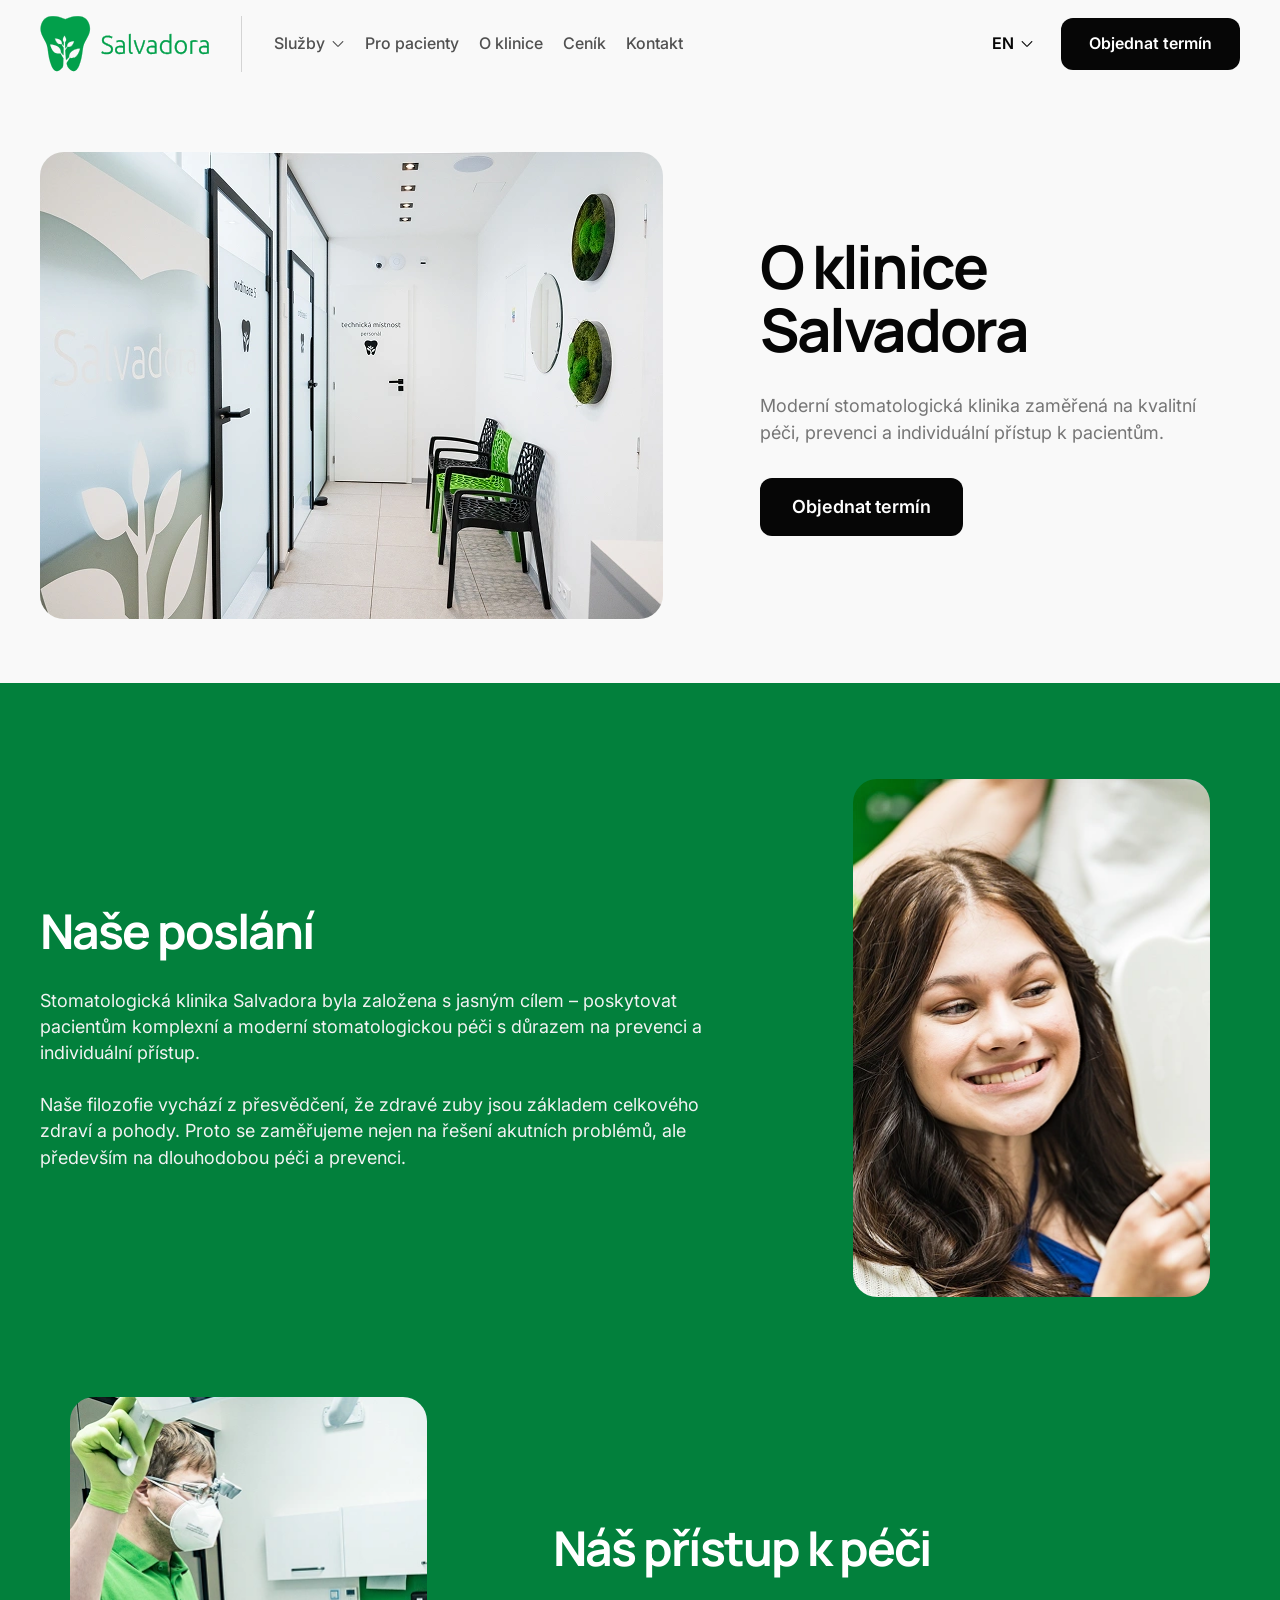
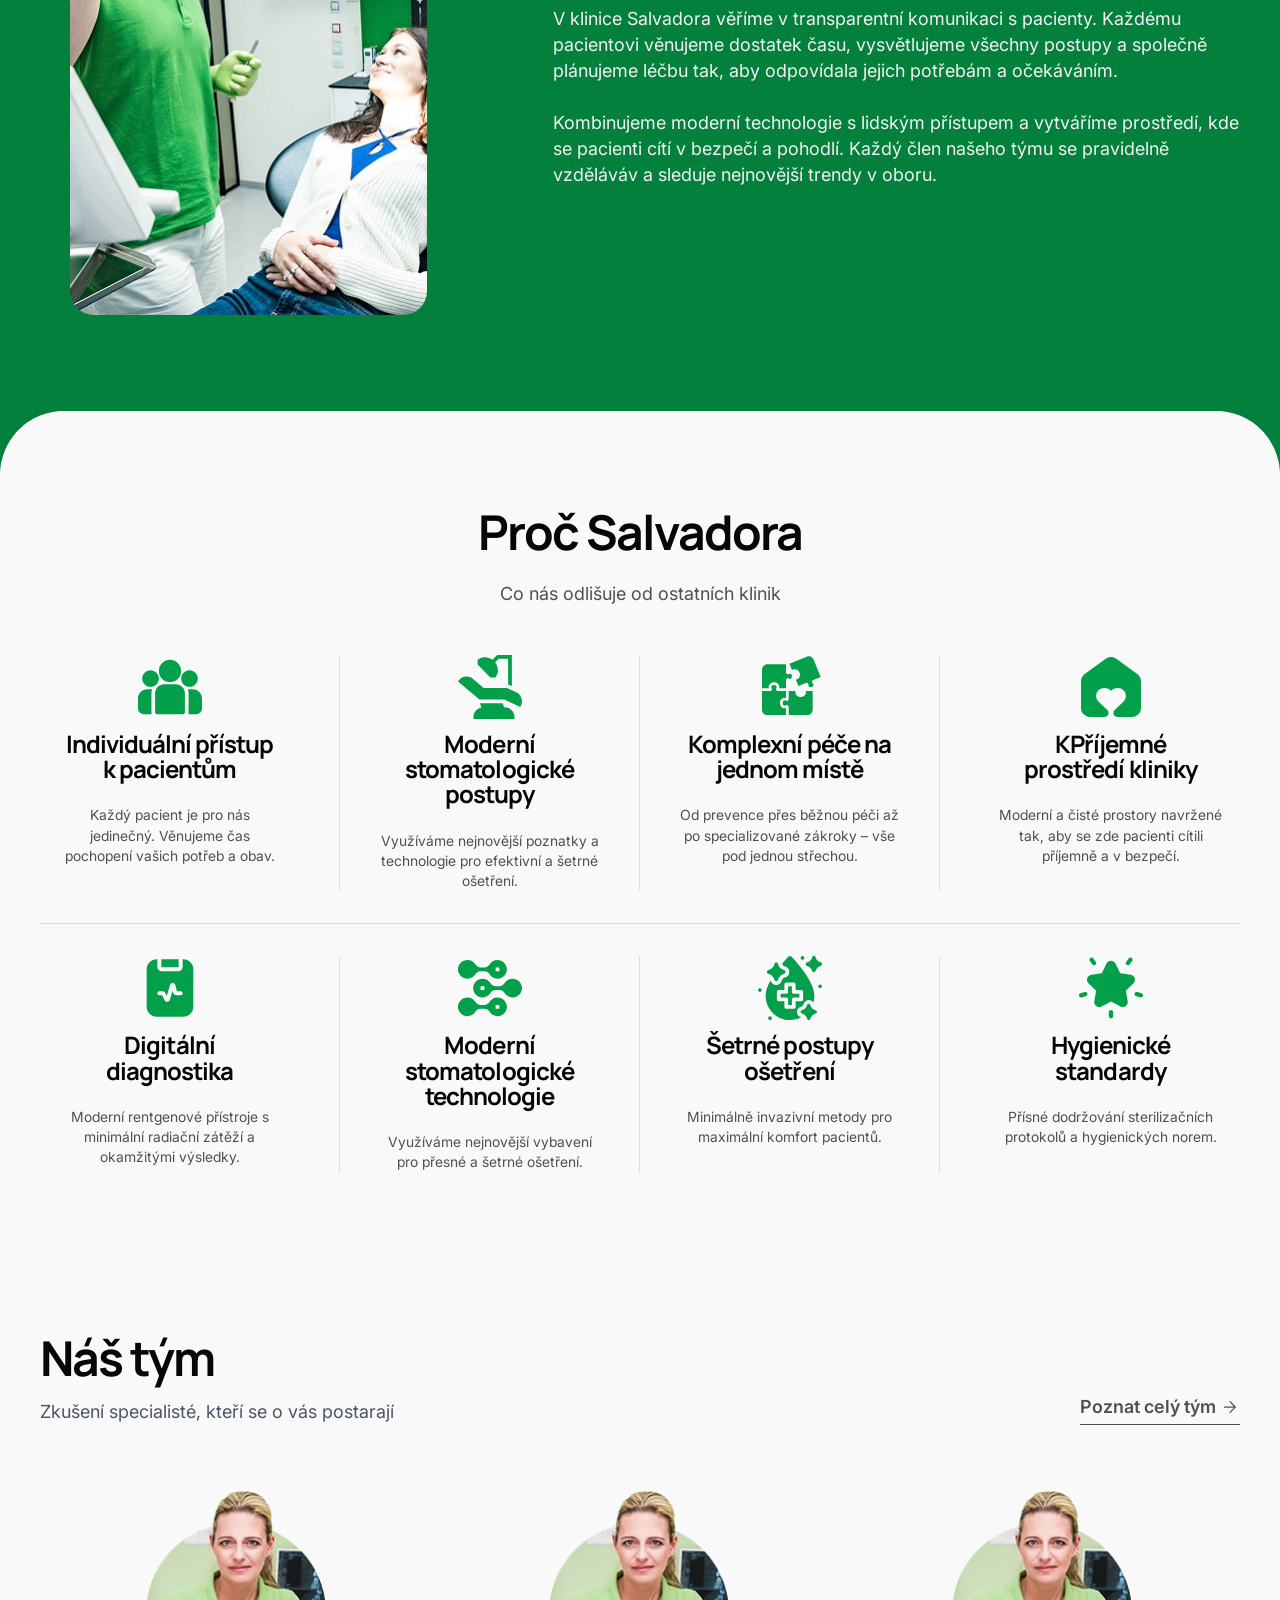
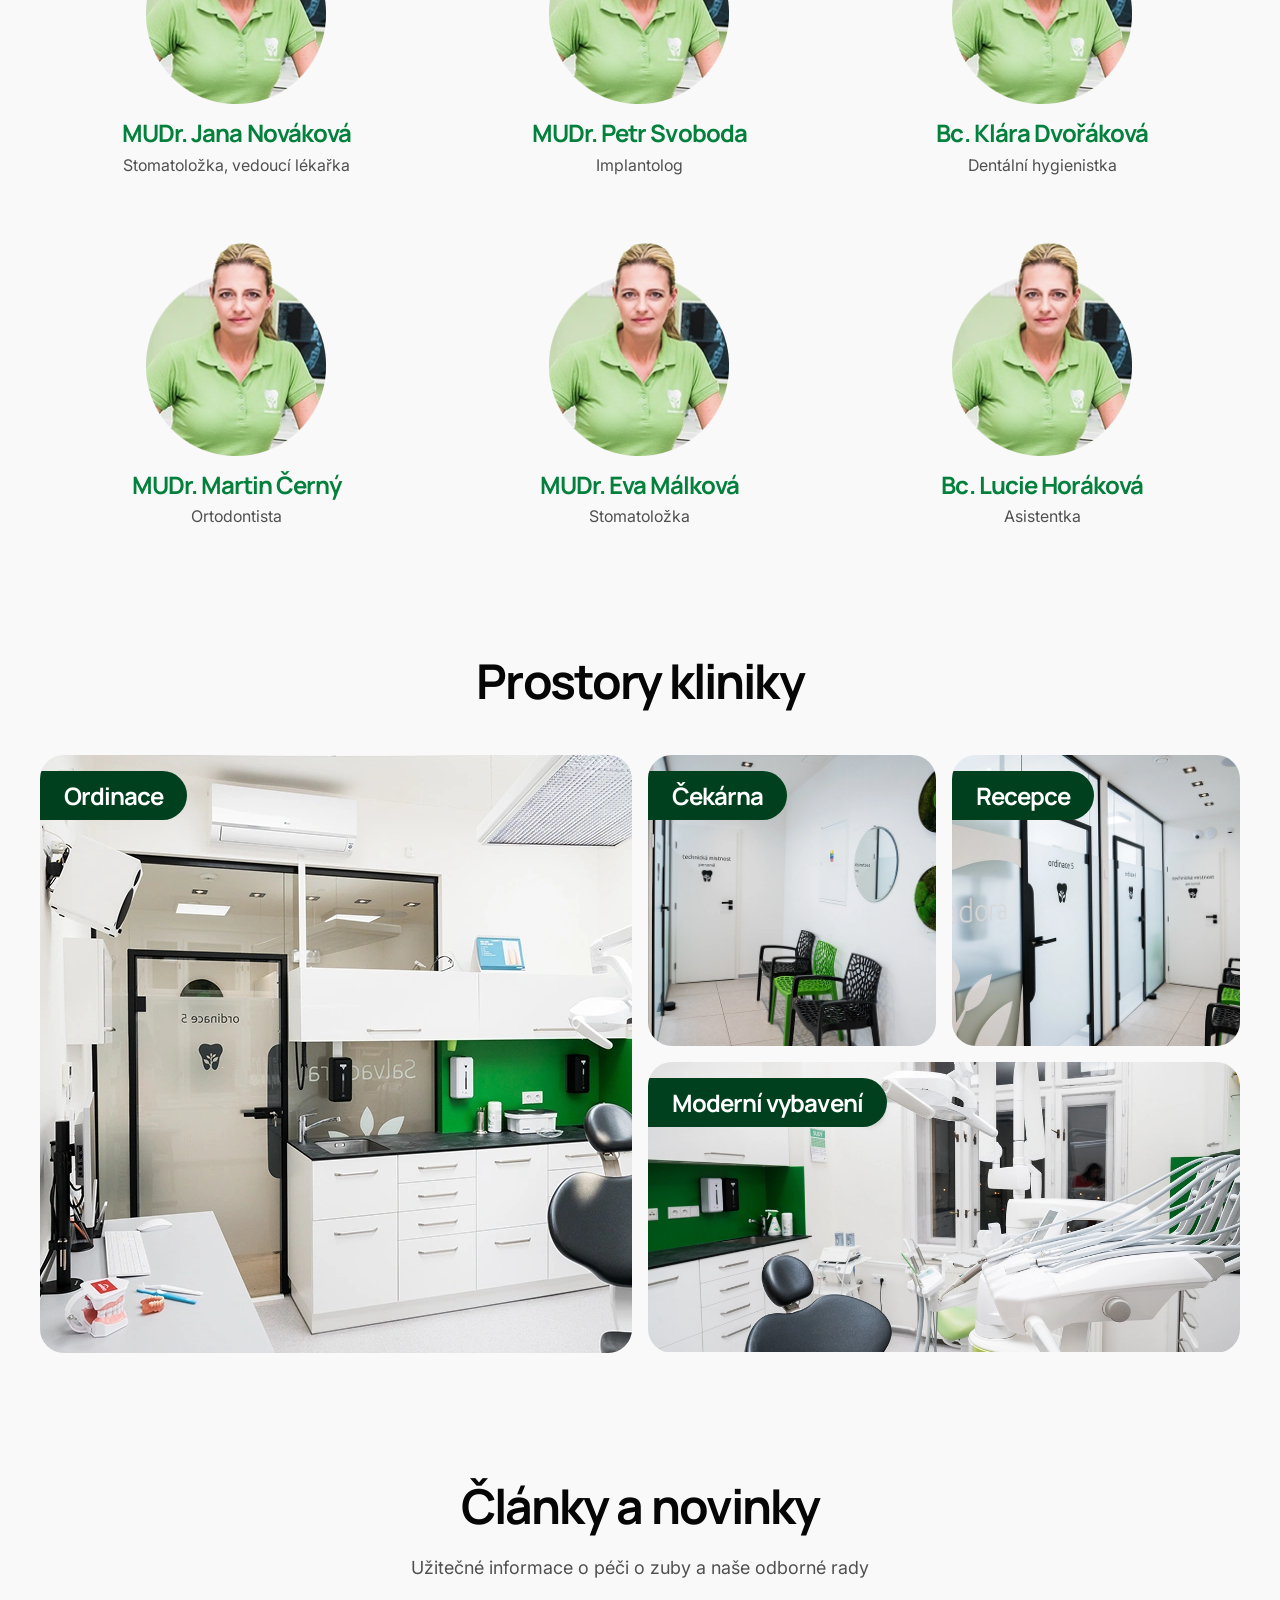
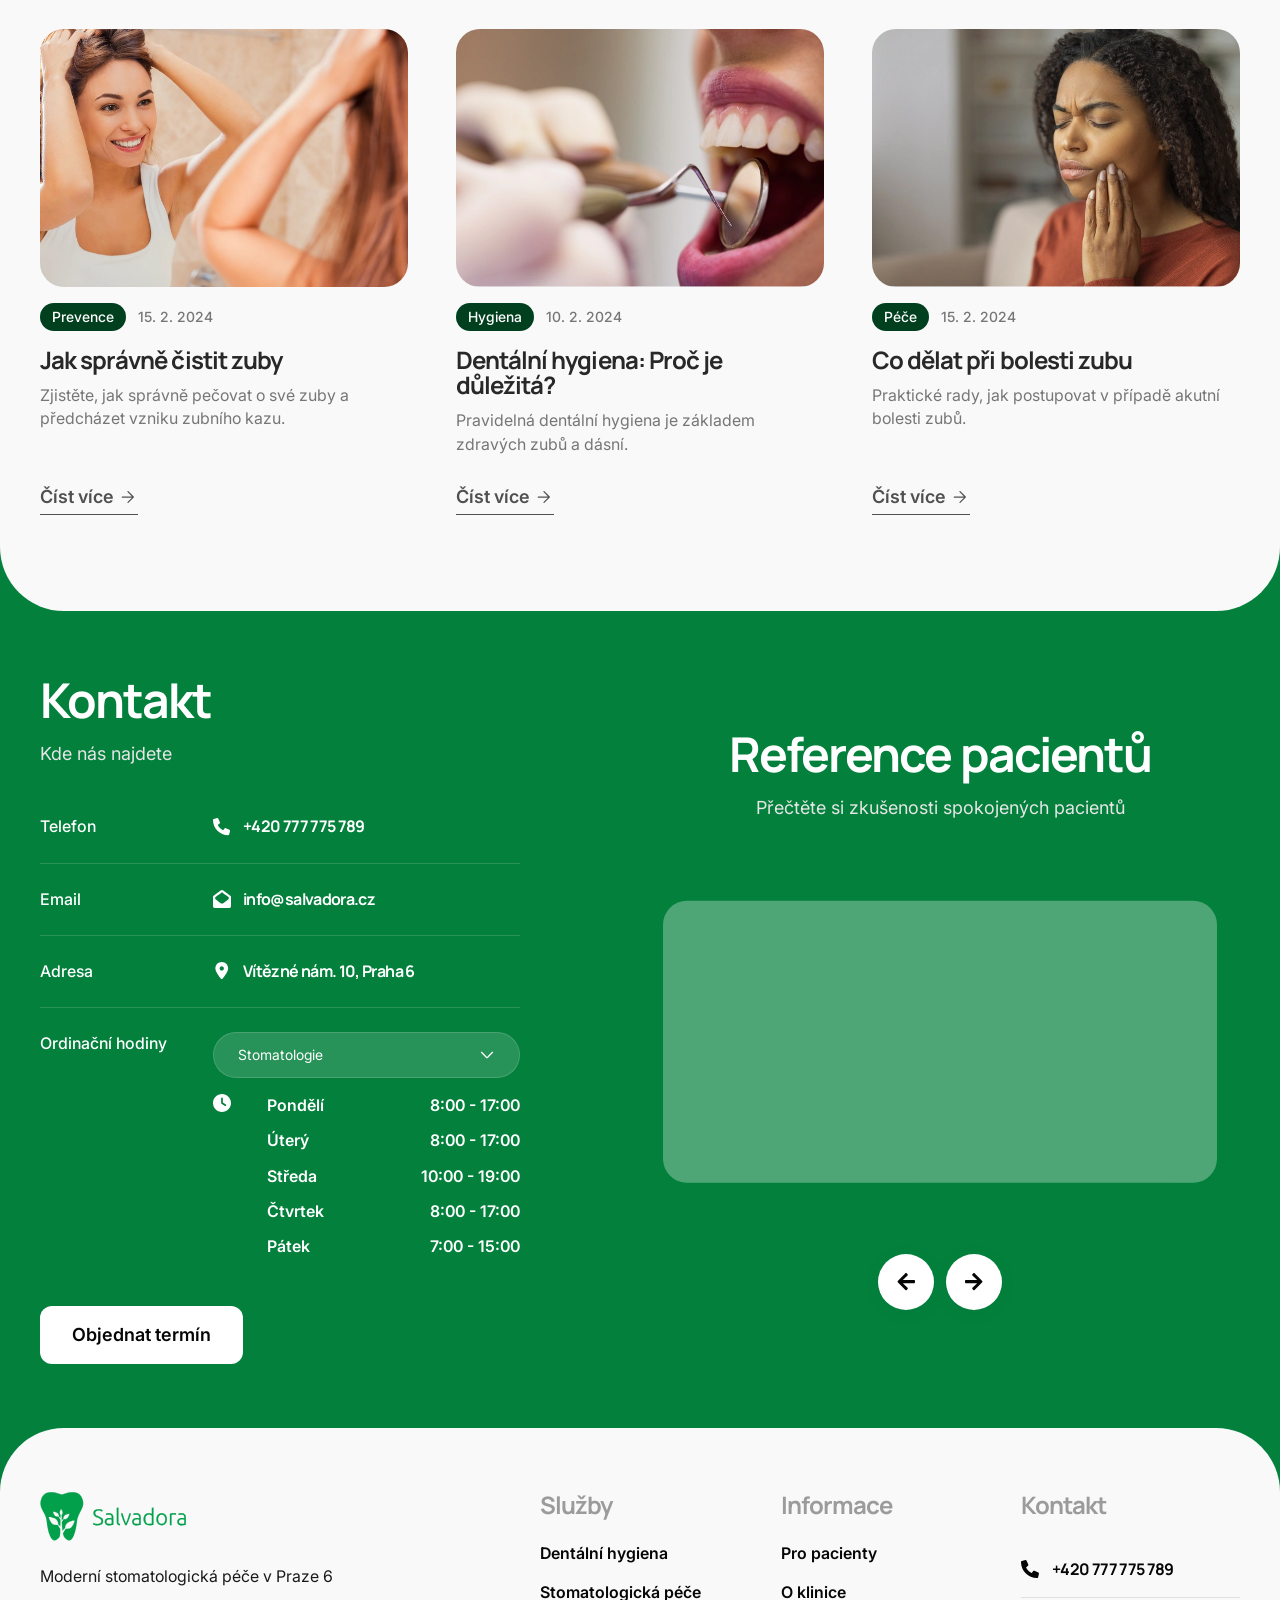
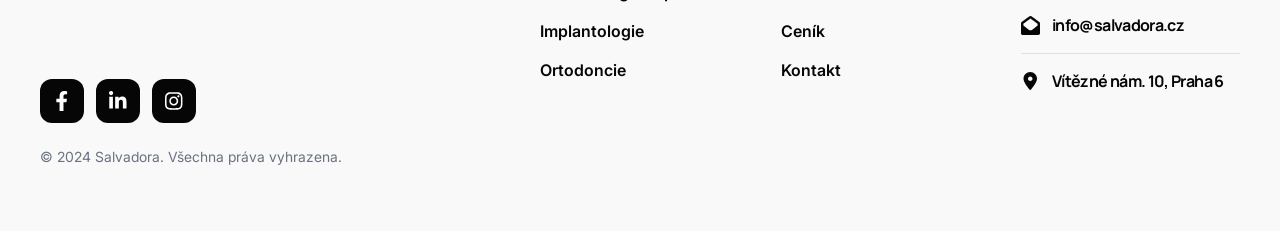
==== commit 106e5500: "asd" ====
--- a/src/frontend/about.html
+++ b/src/frontend/about.html
@@ -96,7 +96,7 @@
       <section class="intro rev">
         <div class="bg-white">
           <div class="auto__container">
-            <div class="intro__inner">
+            <div class="intro__inner editor-block">
               <div
                 class="introContent wow fadeInRight"
                 data-wow-duration=".5s"
@@ -131,7 +131,7 @@
       <section class="care">
         <div class="bg-green">
           <div class="auto__container">
-            <div class="care__inner">
+            <div class="care__inner editor-block">
               <div class="care__inner-col">
                 <div class="careItem">
                   <div
@@ -203,7 +203,7 @@
       <section class="why big">
         <div class="bg-white rounded-top">
           <div class="auto__container">
-            <div class="why__inner">
+            <div class="why__inner editor-block">
               <div class="why__inner-title">
                 <h2
                   class="wow fadeInUp"
@@ -380,7 +380,7 @@
       <section class="team">
         <div class="bg-white">
           <div class="auto__container">
-            <div class="team__inner">
+            <div class="team__inner editor-block">
               <div class="team__inner-top center">
                 <div
                   class="team__inner-side wow fadeInLeft"
@@ -501,7 +501,7 @@
       <section class="premises">
         <div class="bg-white">
           <div class="auto__container">
-            <div class="premises__inner">
+            <div class="premises__inner editor-block">
               <div class="premises__inner-title">
                 <h2
                   class="wow fadeInUp"
@@ -589,7 +589,7 @@
       <section class="news">
         <div class="bg-white rounded-bottom">
           <div class="auto__container">
-            <div class="news__inner">
+            <div class="news__inner editor-block">
               <div class="news__inner-title">
                 <h2
                   class="wow fadeInUp"
@@ -718,7 +718,7 @@
       <section class="join">
         <div class="bg-green">
           <div class="auto__container">
-            <div class="join__inner">
+            <div class="join__inner editor-block">
               <div
                 class="joinContact wow fadeInLeft"
                 data-wow-duration=".5s"
@@ -912,12 +912,12 @@
                   </button>
                 </div>
               </div>
-              <div
-                class="joinRef wow fadeInRight"
-                data-wow-duration=".5s"
-                data-wow-delay=".4s"
-              >
-                <div class="joinRef__title">
+              <div class="joinRef">
+                <div
+                  class="joinRef__title wow fadeIn"
+                  data-wow-duration=".5s"
+                  data-wow-delay=".4s"
+                >
                   <h2>Reference pacientů</h2>
                   <p>Přečtěte si zkušenosti spokojených pacientů</p>
                 </div>
--- a/src/frontend/css/main.css
+++ b/src/frontend/css/main.css
@@ -6,4 +6,4 @@
  * Licensed under the MIT license - http://opensource.org/licenses/MIT
  *
  * Copyright (c) 2018 Daniel Eden
- */.animated{-webkit-animation-duration:1s;animation-duration:1s;-webkit-animation-fill-mode:both;animation-fill-mode:both}.animated.infinite{-webkit-animation-iteration-count:infinite;animation-iteration-count:infinite}@-webkit-keyframes fadeInUp{0%{opacity:0;-webkit-transform:translate3d(0,25%,0);transform:translate3d(0,25%,0)}to{opacity:1;-webkit-transform:translate3d(0,0,0);transform:translate3d(0,0,0)}}@keyframes fadeInUp{0%{opacity:0;-webkit-transform:translate3d(0,25%,0);transform:translate3d(0,25%,0)}to{opacity:1;-webkit-transform:translate3d(0,0,0);transform:translate3d(0,0,0)}}@-webkit-keyframes fadeInUpSmall{0%{opacity:0;-webkit-transform:translate3d(0,25%,0);transform:translate3d(0,25%,0)}to{opacity:1;-webkit-transform:translate3d(0,0,0);transform:translate3d(0,0,0)}}@keyframes fadeInUpSmall{0%{opacity:0;-webkit-transform:translate(0%,0%) scale(1.5,1.5);transform:translate(0%,0%) scale(1.5,1.5)}to{opacity:1;-webkit-transform:translate(0,0) scale(1,1);transform:translate(0,0) scale(1,1)}}@-webkit-keyframes fadeInUpBig{0%{opacity:0;-webkit-transform:translate(0%,0%) scale(0.7);transform:translate(0%,0%) scale(0.7)}to{opacity:1;-webkit-transform:translate(0,0) scale(1);transform:translate(0,0) scale(1)}}@keyframes fadeInUpBig{0%{opacity:0;-webkit-transform:translate(0%,0%) scale(0.7);transform:translate(0%,0%) scale(0.7)}to{opacity:1;-webkit-transform:translate(0,0) scale(1);transform:translate(0,0) scale(1)}}.fadeInUp{-webkit-animation-name:fadeInUp;animation-name:fadeInUp}.fadeInUpSmall{-webkit-animation-name:fadeInUpSmall;animation-name:fadeInUpSmall}.fadeInUpBig{-webkit-animation-name:fadeInUpBig;animation-name:fadeInUpBig}@-webkit-keyframes fadeIn{0%{opacity:0}to{opacity:1}}@keyframes fadeIn{0%{opacity:0}to{opacity:1}}.fadeIn{-webkit-animation-name:fadeIn;animation-name:fadeIn}@-webkit-keyframes fadeInRight{0%{opacity:0;-webkit-transform:translate3d(25%,0,0);transform:translate3d(25%,0,0)}to{opacity:1;-webkit-transform:translateZ(0);transform:translateZ(0)}}@keyframes fadeInRight{0%{opacity:0;-webkit-transform:translate3d(25%,0,0);transform:translate3d(25%,0,0)}to{opacity:1;-webkit-transform:translateZ(0);transform:translateZ(0)}}.fadeInRight{-webkit-animation-name:fadeInRight;animation-name:fadeInRight}@-webkit-keyframes fadeInLeft{0%{opacity:0;-webkit-transform:translate3d(-25%,0,0);transform:translate3d(-25%,0,0)}to{opacity:1;-webkit-transform:translateZ(0);transform:translateZ(0)}}@keyframes fadeInLeft{0%{opacity:0;-webkit-transform:translate3d(-25%,0,0);transform:translate3d(-25%,0,0)}to{opacity:1;-webkit-transform:translateZ(0);transform:translateZ(0)}}.fadeInLeft{-webkit-animation-name:fadeInLeft;animation-name:fadeInLeft}@-webkit-keyframes typing{0%{width:0}to{width:100%}}@keyframes typing{0%{width:0}to{width:100%}}.typing.animated b:before{-webkit-animation:max-height 0.4s cubic-bezier(0.61,1,0.88,1) 1 normal both;animation:max-height 0.4s cubic-bezier(0.61,1,0.88,1) 1 normal both;color:#2c2c2c}.typing.animated b:after{-webkit-animation:max-width 0.7s cubic-bezier(0.61,1,0.88,1) 1 normal both;animation:max-width 0.7s cubic-bezier(0.61,1,0.88,1) 1 normal both;color:#191919}@-webkit-keyframes max-width{0%{max-width:0}to{max-width:100%}}@keyframes max-width{0%{max-width:0}to{max-width:100%}}@-webkit-keyframes max-height{0%{max-height:0}to{max-height:100%}}@keyframes max-height{0%{max-height:0}to{max-height:100%}}body,html{scroll-behavior:smooth}*,:after,:before{margin:0;padding:0;border:none;outline:none;-webkit-box-sizing:border-box;box-sizing:border-box}button{outline:none}button:focus{outline:none}input::-webkit-inner-spin-button,input::-webkit-outer-spin-button{-webkit-appearance:none;margin:0}::-webkit-scrollbar{width:8px}::-webkit-scrollbar-track{background:#fff}::-webkit-scrollbar-thumb{background:rgba(0,0,0,0.2);border-radius:10px}::-webkit-scrollbar-thumb:hover{background:rgba(0,0,0,0.3)}body{font-family:"Inter",sans-serif;color:#ffffff;font-weight:400;font-size:18px;line-height:145%;background:#02803c}body.active{overflow:hidden}a{text-decoration:none;opacity:1;color:#505050;-webkit-transition:0.3s ease;transition:0.3s ease;cursor:pointer}a:hover{opacity:0.88}ul li{list-style:none}.auto__container{position:relative;max-width:1280px;margin:0 auto;padding:0 40px}.editor-block h1,.editor-block h2,.editor-block h3,.editor-block h4,.editor-block h5,.editor-block h6{margin-bottom:24px;color:#02803c;text-transform:uppercase;font-family:"Manrope",sans-serif}.editor-block p{margin-bottom:24px;font-weight:400}.editor-block p:last-child{margin:0}.editor-block p a{color:#02a04b}.editor-block ul{padding-left:24px;margin-bottom:32px}.editor-block ul:last-child{margin:0}.editor-block ul li{font-weight:400;font-size:16px;line-height:150%;margin-bottom:16px;list-style:disc}.editor-block ul li:last-child{margin:0}.editor-block ul li h6{font-family:"Inter",sans-serif;color:#505050;margin-bottom:12px;text-transform:unset;font-weight:700;font-size:18px;line-height:150%}.editor-block ol{padding-left:45px;margin-bottom:20px}.editor-block ol:last-child{margin:0}.editor-block ol li{font-weight:400;font-size:16px;line-height:150%;margin-bottom:16px;list-style:decimal;list-style-type:decimal-leading-zero}.editor-block ol li:last-child{margin:0}.editor-block ol li::marker{font-weight:700}.editor-block ol li h6{font-family:"Inter",sans-serif;color:#505050;margin-bottom:12px;text-transform:unset;font-weight:700;font-size:18px;line-height:150%}.editor-block table{width:100%;border-collapse:collapse}.editor-block table tr{border-bottom:1px solid rgba(46,87,153,0.2)}.editor-block table tr td,.editor-block table tr th{width:20%;text-align:center;font-family:"Inter",sans-serif;padding:16px 8px}.editor-block table tr td:first-child,.editor-block table tr th:first-child{padding-left:0;text-align:start}.editor-block table tr td:last-child,.editor-block table tr th:last-child{padding-right:0}.editor-block table tr th{white-space:nowrap;font-weight:600;font-size:16px;line-height:150%;color:#02a04b;padding-top:0}.editor-block table tr td{font-weight:600;font-size:18px;line-height:150%;color:#505050;padding:16px 8px;text-align:center}.editor-block table tr td h6{display:none}.editor-block table tr td p{font-weight:500}.editor-block table tbody tr:last-child{border:unset}.editor-block table tbody tr:last-child td{padding-bottom:0}.editor-block .table__wrapper{overflow:hidden;overflow-x:auto;padding:24px;background:-webkit-gradient(linear,left top,left bottom,from(rgba(46,87,153,0)),to(rgba(46,87,153,0.1)));background:linear-gradient(180deg,rgba(46,87,153,0) 0%,rgba(46,87,153,0.1) 100%);border-radius:24px;border:1px solid #c7dbec}h1{font-family:"Manrope",sans-serif;font-weight:700;font-size:64px;line-height:105%;letter-spacing:-0.04em}h2{font-family:"Manrope",sans-serif;font-weight:700;font-size:48px;line-height:105%;letter-spacing:-0.04em}h3{font-family:"Manrope",sans-serif;font-weight:700;font-size:28px;line-height:105%;letter-spacing:-0.04em}h4{font-family:"Manrope",sans-serif;font-weight:700;font-size:24px;line-height:105%;letter-spacing:-0.04em}h5{font-family:"Manrope",sans-serif;font-weight:700;font-size:20px;line-height:105%;letter-spacing:-0.04em}h6{font-family:"Manrope",sans-serif}.paragraph{font-weight:400;font-size:18px;line-height:145%}.paragraph.big{font-size:20px;line-height:145%}.paragraph.sm{font-size:16px;line-height:145%}.paragraph.xsm{font-size:14px;line-height:145%}p.big{font-size:20px;line-height:145%}p.sm{font-size:16px;line-height:145%}p.xsm{font-size:14px;line-height:145%}.main{overflow:hidden;padding-top:88px;position:relative;z-index:1}.main.sm{padding:0}.main.visible{overflow:visible}.bg-white{background:#f9f9f9}.bg-white h1,.bg-white h2,.bg-white h3,.bg-white h4,.bg-white h5{color:#060606}.bg-green{background:#02803c}.bg-green-light{background:#e5f5ed}.rounded-top{border-top-left-radius:64px;border-top-right-radius:64px}.rounded-bottom{border-bottom-left-radius:64px;border-bottom-right-radius:64px}.button{display:-webkit-inline-box;display:-ms-inline-flexbox;display:inline-flex;-webkit-box-pack:center;-ms-flex-pack:center;justify-content:center;-webkit-box-align:center;-ms-flex-align:center;align-items:center;font-family:"Inter",sans-serif;cursor:pointer;-webkit-transition:0.3s ease;transition:0.3s ease;padding:16px 32px;font-weight:600;font-size:18px;line-height:145%;border-radius:12px}.button.primary{background:#060606;color:#ffffff}.button.primary:hover{opacity:1;background:#02a04b}.button.secondary{background:#ffffff;color:#060606}.button.secondary:hover{opacity:1;background:#282828;color:#ffffff}.button.sm{font-size:16px;line-height:145%;padding:14px 28px}.button svg{width:18px;height:18px;margin-left:4px}.link{font-weight:600;font-size:18px;line-height:145%;display:-webkit-box;display:-ms-flexbox;display:flex;-webkit-box-align:center;-ms-flex-align:center;align-items:center;color:#060606;border-bottom:1px solid #060606;padding:4px 0}.link:hover{color:#02a04b;border-color:#02a04b;opacity:1}.link:hover span{-webkit-transform:translateX(4px);transform:translateX(4px)}.link.light{color:#ffffff;border-color:#ffffff}.link.light:hover{color:#06cc63;border-color:#06cc63}.link.gray{color:#505050;border-color:#505050}.link.gray:hover{color:#02a04b;border-color:#02a04b}.link span{width:20px;height:20px;display:-webkit-box;display:-ms-flexbox;display:flex;-webkit-box-align:center;-ms-flex-align:center;align-items:center;-webkit-box-pack:center;-ms-flex-pack:center;justify-content:center;margin-left:4px;-webkit-transition:0.3s ease;transition:0.3s ease}.link span svg{width:100%;height:100%}.select{display:-webkit-box;display:-ms-flexbox;display:flex;position:relative}.select.active .select__selected svg{-webkit-transform:translateY(-50%) rotate(180deg);transform:translateY(-50%) rotate(180deg)}.select.active .select__options{opacity:1;max-height:500px}.select__selected{width:100%;font-family:"Inter",sans-serif;font-weight:600;font-size:14px;line-height:145%;-webkit-appearance:none;padding:12px 48px 12px 24px;background:rgba(255,255,255,0.15);border:1px solid rgba(255,255,255,0.15);border-radius:9999px;color:#ffffff;cursor:pointer;position:relative}.select__selected svg{position:absolute;top:50%;right:24px;width:16px;height:16px;display:-webkit-box;display:-ms-flexbox;display:flex;-webkit-transform:translateY(-50%);transform:translateY(-50%);-webkit-transition:0.3s ease;transition:0.3s ease}.select__options{position:absolute;z-index:10;top:calc(100% + 6px);left:0;width:100%;opacity:0;overflow:hidden;-webkit-transition:0.3s ease;transition:0.3s ease;max-height:0;background:#289359;border:1px solid rgba(255,255,255,0.15);padding:12px 16px;border-radius:16px}.select__options li{cursor:pointer;-webkit-transition:0.3s ease;transition:0.3s ease;font-weight:600;font-size:14px;line-height:145%;color:#ffffff;padding:10px 0}.select__options li.hidden{display:none}.select__options li:hover{color:#282828}.modall{position:fixed;top:0;left:0;width:100%;height:100%;background-color:rgba(0,0,0,0.4);padding:20px;display:none;z-index:9999}.modall.active{display:-webkit-box;display:-ms-flexbox;display:flex;-webkit-animation:fadeIn 0.4s;animation:fadeIn 0.4s}.modall__inner{background:#f9f9f9;border-radius:32px;width:100%;max-width:700px;margin:auto;position:relative;border:1px solid rgba(0,0,0,0.05);overflow:hidden}.modall__inner-head{display:-webkit-box;display:-ms-flexbox;display:flex;-webkit-box-align:center;-ms-flex-align:center;align-items:center;-webkit-box-pack:justify;-ms-flex-pack:justify;justify-content:space-between;padding:32px 32px 0 32px}.modall__inner-head h3{color:#060606}.modall__inner-close{width:28px;height:28px;cursor:pointer;-webkit-transition:0.3s ease;transition:0.3s ease;display:-webkit-box;display:-ms-flexbox;display:flex;color:#9b9b9b}.modall__inner-close:hover{color:#060606}.modall__inner-close svg{width:100%;height:100%;pointer-events:none}.modall__inner-foot{padding:16px 32px;display:-webkit-box;display:-ms-flexbox;display:flex;-webkit-box-pack:end;-ms-flex-pack:end;justify-content:flex-end}.modallMain{background:#ffffff;border-radius:0 0 32px 32px;border:1px solid rgba(0,0,0,0.05)}.modallForm{padding:32px}.modallForm__row{display:-webkit-box;display:-ms-flexbox;display:flex;-ms-flex-wrap:wrap;flex-wrap:wrap;margin:0 -12px}.modallForm .input__outer{margin:12px;width:calc(50% - 24px)}.modallForm .input__outer.big{width:calc(100% - 24px)}.modallForm .check{margin-top:12px}.breadcrumb{display:-webkit-box;display:-ms-flexbox;display:flex;-webkit-box-align:center;-ms-flex-align:center;align-items:center;margin-bottom:12px}.breadcrumb span{margin:0 12px;width:12px;height:12px;display:-webkit-box;display:-ms-flexbox;display:flex;color:#b3b3b3}.breadcrumb span svg{width:100%;height:100%;-webkit-transform:rotate(-90deg);transform:rotate(-90deg)}.breadcrumb a,.breadcrumb p{font-weight:500;font-size:16px;line-height:150%;color:#505050}.breadcrumb a:hover{padding:1;color:#02a04b}.input{display:-webkit-box;display:-ms-flexbox;display:flex;position:relative}.input__outer{display:block}.input__outer p{margin-bottom:6px;font-weight:600;font-size:16px;line-height:145%;color:#060606}.input input,.input textarea{width:100%;font-family:"Inter",sans-serif;font-weight:400;font-size:16px;line-height:150%;color:#060606;background:#ffffff;-webkit-transition:0.3s ease;transition:0.3s ease;resize:unset;padding:14px 18px;border:1px solid rgba(0,0,0,0.1);border-radius:12px}.input input:focus,.input textarea:focus{border-color:#02803c}.input input::-webkit-input-placeholder,.input textarea::-webkit-input-placeholder{color:#9b9b9b}.input input::-moz-placeholder,.input textarea::-moz-placeholder{color:#9b9b9b}.input input:-ms-input-placeholder,.input textarea:-ms-input-placeholder{color:#9b9b9b}.input input::-ms-input-placeholder,.input textarea::-ms-input-placeholder{color:#9b9b9b}.input input::placeholder,.input textarea::placeholder{color:#9b9b9b}.check{display:-webkit-box;display:-ms-flexbox;display:flex;-webkit-box-align:center;-ms-flex-align:center;align-items:center;cursor:pointer}.check__box{width:24px;height:24px;position:relative;margin-right:10px}.check__box input{position:absolute;top:0;left:0;width:100%;height:100%;z-index:1;opacity:0;cursor:pointer}.check__box input:checked~span{border-color:#02a04b;background:#02a04b}.check__box input:checked~span:before{opacity:1}.check__box span{position:absolute;top:0;left:0;width:100%;height:100%;border:1px solid rgba(0,0,0,0.15);border-radius:6px;display:-webkit-box;display:-ms-flexbox;display:flex;-webkit-transition:0.3s ease;transition:0.3s ease}.check__box span:before{position:absolute;top:50%;left:50%;width:70%;height:35%;content:"";border-top:3px solid #ffffff;border-right:3px solid #ffffff;-webkit-transform:translate(-50%,-65%) rotate(135deg);transform:translate(-50%,-65%) rotate(135deg);-webkit-transition:0.3s ease;transition:0.3s ease;opacity:0}.check p{font-weight:400;font-size:14px;line-height:145%;color:#505050;font-family:"Inter",sans-serif;-webkit-box-flex:1;-ms-flex:1;flex:1}.check p a{font-weight:600;color:#02803c}.check p a:hover{opacity:1;color:#02a04b}@media (max-width:1380px){h1{font-size:60px}}@media (max-width:1180px){.auto__container{padding:0 30px}h1{font-size:55px}h2{font-size:44px}.paragraph.big p{font-size:18px}p.big{font-size:18px}.rounded-top{border-top-left-radius:48px;border-top-right-radius:48px}.rounded-bottom{border-bottom-left-radius:48px;border-bottom-right-radius:48px}}@media (max-width:1024px){::-webkit-scrollbar{display:none}.main{padding-top:80px}}@media (max-width:930px){h1{font-size:50px}h2{font-size:40px}}@media (max-width:750px){.auto__container{padding:0 24px}.editor-block ol{padding-left:30px}.editor-block table thead{display:none}.editor-block table tr{display:-webkit-box;display:-ms-flexbox;display:flex;-webkit-box-orient:vertical;-webkit-box-direction:normal;-ms-flex-direction:column;flex-direction:column;padding-bottom:16px;margin-bottom:16px}.editor-block table tr:last-child{margin:0;padding:0;border:unset}.editor-block table tr td{width:100%;display:-webkit-box;display:-ms-flexbox;display:flex;-webkit-box-align:center;-ms-flex-align:center;align-items:center;-webkit-box-pack:justify;-ms-flex-pack:justify;justify-content:space-between;padding:0;font-family:"Manrope",sans-serif;font-weight:600;font-size:18px;line-height:125%;letter-spacing:-0.02em;margin-bottom:12px}.editor-block table tr td:first-child{-webkit-box-pack:center;-ms-flex-pack:center;justify-content:center;text-align:center;margin-bottom:24px;text-transform:uppercase}.editor-block table tr td:last-child{margin:0}.editor-block table tr td h6{display:block;font-weight:600;font-size:16px;line-height:150%;color:#02a04b;text-transform:unset;margin:0}.editor-block table tr td p{font-weight:600;font-size:16px;line-height:150%;margin:0}}@media (max-width:540px){.auto__container.sm{padding:0 16px}h1{font-size:44px}.rounded-top{border-top-left-radius:32px;border-top-right-radius:32px}.rounded-bottom{border-bottom-left-radius:32px;border-bottom-right-radius:32px}.modall{padding:0}.modall__inner{height:100%;overflow:hidden;overflow-y:auto;border-radius:0}.modall__inner-head{padding:24px 24px 0 24px}.modall__inner-foot{padding:16px 24px}.modallForm{padding:24px 24px 86px 24px}.modallForm__row{margin:0 0 24px 0;-webkit-box-orient:vertical;-webkit-box-direction:normal;-ms-flex-direction:column;flex-direction:column}.modallForm .input__outer{width:100%;margin:0 0 24px 0}.modallForm .input__outer.big{width:100%}.modallForm .input__outer:last-child{margin:0}.modallForm .check{margin:0}}@keyframes fadeIn{0%{opacity:0}to{opacity:1}}.header{position:fixed;top:0;left:0;width:100%;z-index:200;-webkit-transition:0.3s ease;transition:0.3s ease;background:#f9f9f9}.header.bg-green{background:#e5f5ed}.header.dark{color:#ffffff;background:transparent}.header.dark .nav__inner-links{border-color:rgba(255,255,255,0.15)}.header.dark .nav__inner-links>li>a{color:#ffffff}.header.dark .lang__btn{color:#ffffff}.header.dark .lang__menu{color:#ffffff;background:#02803c}.header.dark .lang__menu button{color:#ffffff}.header.sticky{top:0;left:0;background:#ffffff}.header.sticky.dark .lang__btn{color:#060606}.header.sticky.dark .lang__menu{color:#060606;background:#ffffff}.header.sticky.dark .lang__menu button{color:#060606}.header.sticky.dark .button.secondary{background:#060606;color:#ffffff}.header.sticky.dark .button.secondary:hover{background:#02a04b;color:#ffffff}.header.sticky .nav__inner-links{border-left:1px solid rgba(0,0,0,0.15)}.header.sticky .nav__inner-links>li>a{color:#505050}.header__inner{padding:12px 0;display:-webkit-box;display:-ms-flexbox;display:flex;-webkit-box-align:center;-ms-flex-align:center;align-items:center;height:88px}.header__inner-logo{width:169px;display:-webkit-box;display:-ms-flexbox;display:flex;position:relative}.header__inner-logo img{width:100%;-webkit-transition:0.3s ease;transition:0.3s ease}.header__inner-logo img.light{position:absolute;top:0;left:0;opacity:0}.lang{position:relative;z-index:3}.lang.open .lang__menu{opacity:1;visibility:visible}.lang.open .lang__btn span svg{-webkit-transform:rotate(-180deg);transform:rotate(-180deg)}.lang.open .lang__menu{opacity:1;visibility:visible}.lang__btn{font-family:"Inter",sans-serif;font-weight:600;font-size:16px;line-height:145%;color:#060606;cursor:pointer;min-width:45px;display:-webkit-box;display:-ms-flexbox;display:flex;-webkit-box-align:center;-ms-flex-align:center;align-items:center;-webkit-transition:0.3s ease;transition:0.3s ease}.lang__btn:hover{opacity:0.8}.lang__btn b{font-weight:600}.lang__btn span{margin-left:6px;display:-webkit-box;display:-ms-flexbox;display:flex;width:14px;height:14px}.lang__btn span svg{width:100%;height:100%;-webkit-transition:0.3s ease;transition:0.3s ease}.lang__menu{position:absolute;top:100%;left:50%;-webkit-transform:translateX(-50%);transform:translateX(-50%);padding:8px;background:#ffffff;color:#060606;display:-webkit-box;display:-ms-flexbox;display:flex;-webkit-box-orient:vertical;-webkit-box-direction:normal;-ms-flex-direction:column;flex-direction:column;-webkit-box-shadow:0px 4px 4px 0px #00000016;box-shadow:0px 4px 4px 0px #00000016;opacity:0;visibility:hidden;-webkit-transition:0.3s ease;transition:0.3s ease;width:100%}.lang__menu button{color:#060606;cursor:pointer;-webkit-transition:0.3s ease;transition:0.3s ease;background:transparent;margin-bottom:2px;font-weight:500;font-size:14px;line-height:140%;font-family:"Inter",sans-serif}.lang__menu button:last-child{margin:0}.lang__menu button:hover{opacity:0.8}@media (max-width:1180px){.header__inner-logo{width:155px}}@media (max-width:1024px){.header.dark.active .header__inner-logo img.light{opacity:1}.header.dark.active .header__inner-logo img.dark{opacity:0}.header.dark.active .nav__inner-links>li>a{color:#ffffff}.header.dark .burger:before{background:#f2f2f2}.header.dark .burger:after{background:#f2f2f2}.header.dark .burger span{background:#f2f2f2}.header.sticky.dark .lang__btn{color:#ffffff}.header.sticky.dark .lang__menu{color:#ffffff;background:#02803c}.header.sticky.dark .lang__menu button{color:#ffffff}.header.sticky.dark .button.secondary{background:#ffffff;color:#060606}.header.sticky.dark .button.secondary:hover{background:#282828;color:#ffffff}.header.sticky .burger:before{background:#505050}.header.sticky .burger:after{background:#505050}.header.sticky .burger span{background:#505050}.header.active{background:#01401e}.header.active .burger:before{background:#e6e6e6}.header.active .burger:after{background:#e6e6e6}.header.active .burger span{background:#e6e6e6}.header.active .header__inner-logo img{opacity:0}.header.active .header__inner-logo img.light{opacity:1}.header__inner{-webkit-box-pack:justify;-ms-flex-pack:justify;justify-content:space-between;-webkit-box-align:center;-ms-flex-align:center;align-items:center;padding:16px 0;height:80px}.lang{position:relative;margin:0}.lang.open .lang__menu{opacity:1;visibility:visible}.lang.open .lang__btn svg{-webkit-transform:rotate(-90deg);transform:rotate(-90deg)}.lang__btn{color:#f2f2f2;cursor:pointer;min-width:unset;display:-webkit-box;display:-ms-flexbox;display:flex;-webkit-box-align:center;-ms-flex-align:center;align-items:center}.lang__menu{width:50px;top:unset;bottom:calc(100% + 5px);border-radius:6px;background:#ffffff}.lang__menu button{color:#02a04b}}@media (max-width:540px){.header.active .header__inner{border-color:rgba(255,255,255,0.15)}.header__inner{border-bottom:1px solid transparent}.header__inner-logo{width:144px}}@-webkit-keyframes sticky{0%{top:0;opacity:0}to{top:30px;opacity:1}}@keyframes sticky{0%{top:0;opacity:0}to{top:30px;opacity:1}}.nav{-webkit-box-flex:1;-ms-flex:1;flex:1}.nav__inner{display:-webkit-box;display:-ms-flexbox;display:flex;-webkit-box-align:center;-ms-flex-align:center;align-items:center;-webkit-box-pack:justify;-ms-flex-pack:justify;justify-content:space-between}.nav__inner-buttons{display:-webkit-box;display:-ms-flexbox;display:flex;-webkit-box-align:center;-ms-flex-align:center;align-items:center}.nav__inner-buttons .button{margin-left:24px}.nav__inner-links{display:-webkit-box;display:-ms-flexbox;display:flex;-webkit-box-align:center;-ms-flex-align:center;align-items:center;padding-left:32px;margin-left:32px;border-left:1px solid rgba(0,0,0,0.15)}.nav__inner-links>li{margin-right:24px;position:relative}.nav__inner-links>li:last-child{margin:0}.nav__inner-links>li:hover>a{color:#02a04b}.nav__inner-links>li:hover>a svg{-webkit-transform:rotate(-180deg)!important;transform:rotate(-180deg)!important}.nav__inner-links>li a{display:-webkit-box;display:-ms-flexbox;display:flex;-webkit-box-align:center;-ms-flex-align:center;align-items:center;padding:16px 0;font-weight:500;font-size:16px;line-height:145%;color:#505050}.nav__inner-links>li a:hover{opacity:1;color:#02a04b!important}.nav__inner-links>li a.active{color:#02a04b}.nav__inner-links>li a svg{width:14px;height:14px;margin-left:6px;-webkit-transition:0.3s ease;transition:0.3s ease}.nav__inner-links>li>ul{top:100%!important;left:0!important}.nav__inner-links li{position:relative}.nav__inner-links li:hover>a{opacity:1}.nav__inner-links li:hover>a svg{-webkit-transform:rotate(-90deg);transform:rotate(-90deg)}.nav__inner-links li:hover>ul{opacity:1;visibility:visible}.nav__inner-links li ul{position:absolute;top:-8px;left:calc(100% + 10px);width:210px;padding:24px;border:1px solid rgba(0,0,0,0.1);-webkit-box-shadow:0px 3px 24px rgba(0,0,0,0.03);box-shadow:0px 3px 24px rgba(0,0,0,0.03);border-radius:16px;background:#ffffff;opacity:0;visibility:hidden;-webkit-transition:0.3s ease;transition:0.3s ease}.nav__inner-links li ul.active{opacity:1;visibility:visible}.nav__inner-links li ul.flip-left{left:unset;right:calc(100% + 2px);z-index:3}.nav__inner-links li ul li{margin-bottom:24px}.nav__inner-links li ul li:last-child{margin:0}.nav__inner-links li ul li a{color:#505050;font-weight:500;font-size:16px;line-height:145%;position:relative;display:-webkit-box;display:-ms-flexbox;display:flex;-webkit-box-align:center;-ms-flex-align:center;align-items:center;-webkit-box-pack:justify;-ms-flex-pack:justify;justify-content:space-between;padding:0}.nav__inner-links li ul li a:hover{opacity:1;color:#000000}.nav__inner-links li ul li a svg{width:16px;height:16px}.burger{display:none}@media (max-width:1380px){.nav__inner-links>li{margin-right:20px}}@media (max-width:1180px){.nav__inner-links{padding-left:24px;margin-left:24px}.nav__inner-links>li{margin-right:20px}}@media (max-width:1024px){body.active{overflow:hidden}.nav{position:fixed;top:80px;left:0;width:100%;height:calc(100% - 80px);z-index:9;-webkit-transform:translateX(100%);transform:translateX(100%);-webkit-transition:all 0.2s ease-in-out 0s;transition:all 0.2s ease-in-out 0s;-moz-transition:all 0.2s ease-in-out 0s;background:rgba(0,0,0,0.3)}.nav.active{transform:translate(0,0);-moz-ransform:translate(0,0);-o-transform:translate(0,0);-ms-transform:translate(0,0);-webkit-transform:translate(0,0)}.nav__inner{-webkit-box-orient:vertical;-webkit-box-direction:normal;-ms-flex-direction:column;flex-direction:column;position:absolute;-webkit-box-pack:unset;-ms-flex-pack:unset;justify-content:unset;-webkit-box-align:center;-ms-flex-align:center;align-items:center;-webkit-box-sizing:border-box;box-sizing:border-box;top:0;right:0;width:100%;max-width:390px;z-index:1;padding:68px 24px 24px;height:100%;overflow-y:auto;background:#01401e}.nav__inner::-webkit-scrollbar{display:none}.nav__inner-links{-webkit-box-orient:vertical;-webkit-box-direction:normal;-ms-flex-direction:column;flex-direction:column;-webkit-box-align:start;-ms-flex-align:start;align-items:flex-start;margin:0 0 32px 0;width:100%;padding:0;border:unset!important}.nav__inner-links>li{margin:0 0 32px 0;width:100%;display:-webkit-box;display:-ms-flexbox;display:flex;-webkit-box-orient:vertical;-webkit-box-direction:normal;-ms-flex-direction:column;flex-direction:column;-webkit-box-align:start;-ms-flex-align:start;align-items:flex-start}.nav__inner-links>li:last-child{margin:0}.nav__inner-links>li>a{color:#e6e6e6!important;padding:0;font-weight:500;font-size:18px;line-height:145%;position:relative;display:-webkit-box;display:-ms-flexbox;display:flex;-webkit-box-align:center;-ms-flex-align:center;align-items:center;-webkit-box-pack:justify;-ms-flex-pack:justify;justify-content:space-between}.nav__inner-links>li>a:hover{opacity:1;color:#ffffff!important}.nav__inner-links a{color:#e6e6e6!important}.nav__inner-links a:hover{color:#ffffff!important}.nav__inner-links a svg{display:none}.nav__inner-links li{position:static;display:-webkit-box;display:-ms-flexbox;display:flex;-webkit-box-orient:vertical;-webkit-box-direction:normal;-ms-flex-direction:column;flex-direction:column;-webkit-box-align:center;-ms-flex-align:center;align-items:center}.nav__inner-links li:hover>a{color:#ffffff!important}.nav__inner-links li:hover>a svg{-webkit-transform:rotate(0deg)!important;transform:rotate(0deg)!important}.nav__inner-links li.active>a svg{-webkit-transform:rotate(-180deg)!important;transform:rotate(-180deg)!important}.nav__inner-links li ul{position:static;width:100%;-webkit-box-shadow:unset;box-shadow:unset;padding:0;border-radius:unset;border:unset;opacity:1;visibility:visible;overflow:hidden;background:transparent;margin-top:32px;z-index:4}.nav__inner-links li ul::-webkit-scrollbar{display:none}.nav__inner-links li ul.active{display:block}.nav__inner-links li ul li{margin-bottom:32px}.nav__inner-links li ul li:last-child{margin:0}.nav__inner-links li ul li a{padding:0;font-weight:500;font-size:18px;line-height:145%;color:#ffffff;background:transparent!important;border-radius:unset}.nav__inner-links li ul li a:hover{color:#02a04b}.nav__inner-buttons{margin:auto 0 0 0;-webkit-box-orient:vertical;-webkit-box-direction:normal;-ms-flex-direction:column;flex-direction:column;width:100%}.nav__inner-buttons .button{width:100%;font-weight:600;font-size:18px;line-height:145%;padding:16px 32px;margin:0 0 24px 0;-webkit-box-ordinal-group:0;-ms-flex-order:-1;order:-1;background:#ffffff;color:#060606}.nav__inner-buttons .button:hover{background:#e6e6e6;color:#060606}.nav__inner-items{display:-webkit-box;display:-ms-flexbox;display:flex;-webkit-box-orient:vertical;-webkit-box-direction:normal;-ms-flex-direction:column;flex-direction:column;width:100%;padding:16px;background:-webkit-gradient(linear,left bottom,left top,from(rgba(0,0,0,0.2)),to(rgba(0,0,0,0.2))),#2e5799;background:linear-gradient(0deg,rgba(0,0,0,0.2),rgba(0,0,0,0.2)),#2e5799;border-radius:24px;margin-bottom:16px}.nav__inner-foot{width:100%;display:-webkit-box;display:-ms-flexbox;display:flex;-webkit-box-pack:justify;-ms-flex-pack:justify;justify-content:space-between;margin:auto 0 0 0}.nav__inner-actions{display:-webkit-box;display:-ms-flexbox;display:flex;-webkit-box-align:center;-ms-flex-align:center;align-items:center}.burger{display:block;cursor:pointer;-webkit-transition:all 0.2s ease-in-out 0s;transition:all 0.2s ease-in-out 0s;-moz-transition:all 0.2s ease-in-out 0s;position:relative;width:32px;height:32px;z-index:12}.burger:hover:before{background:#02a04b}.burger:hover:after{background:#02a04b}.burger:hover span{background:#02a04b}.burger:before{top:22%;width:74%;height:2px;border-radius:3px;background:#505050;-webkit-transition:all 0.3s ease;transition:all 0.3s ease;content:"";position:absolute;left:50%;-webkit-transform:translateX(-50%);transform:translateX(-50%)}.burger span{top:50%;width:74%;height:2px;border-radius:3px;background:#505050;-webkit-transition:all 0.3s ease;transition:all 0.3s ease;position:absolute;right:0;left:50%;-webkit-transform:translate(-50%,-50%);transform:translate(-50%,-50%);-webkit-transition:all 0.2s ease-in-out 0s;transition:all 0.2s ease-in-out 0s;-moz-transition:all 0.2s ease-in-out 0s}.burger:after{bottom:20%;width:74%;height:2px;border-radius:3px;background:#505050;-webkit-transition:all 0.3s ease;transition:all 0.3s ease;content:"";position:absolute;left:50%;-webkit-transform:translateX(-50%);transform:translateX(-50%)}.burger.active:before{top:50%;-webkit-transform:translate(-50%,-50%) rotate(45deg);transform:translate(-50%,-50%) rotate(45deg)}.burger.active span{opacity:0}.burger.active:after{bottom:50%;-webkit-transform:translate(-50%,50%) rotate(-45deg);transform:translate(-50%,50%) rotate(-45deg)}.searchBtn{margin:0 0 0 24px}}@media (max-width:540px){.nav__inner{max-width:unset}}.intro{position:relative}.intro.rev .intro__inner{-webkit-box-orient:horizontal;-webkit-box-direction:reverse;-ms-flex-direction:row-reverse;flex-direction:row-reverse}.intro__inner{display:-webkit-box;display:-ms-flexbox;display:flex;-webkit-box-align:center;-ms-flex-align:center;align-items:center;-webkit-box-pack:justify;-ms-flex-pack:justify;justify-content:space-between;position:relative;padding:64px 0}.introImage{width:calc(55% - 20px);max-width:623px}.introImage__inner{width:100%;padding-bottom:75%;position:relative;overflow:hidden;border-radius:24px}.introImage__inner img{position:absolute;top:0;left:0;width:100%;height:100%;object-fit:cover;-o-object-fit:cover}.introContent{width:calc(45% - 20px);max-width:480px;padding:32px 0}.introContent__buttons{display:-webkit-box;display:-ms-flexbox;display:flex;-webkit-box-align:center;-ms-flex-align:center;align-items:center}.introContent__buttons .button{margin-right:24px}.introContent__buttons .button:last-child{margin:0}.introContent h1{margin-bottom:32px}.introContent p{margin-bottom:32px;color:#767676}@media (max-width:1180px){.intro__inner{padding:56px 0}.introContent{padding:24px 0}.introContent__buttons{-webkit-box-orient:vertical;-webkit-box-direction:normal;-ms-flex-direction:column;flex-direction:column;-webkit-box-align:start;-ms-flex-align:start;align-items:flex-start}.introContent__buttons .button{margin:0 0 24px 0}}@media (max-width:930px){.introContent{width:calc(44% - 10px);padding:0}.introContent h1{margin-bottom:24px}.introContent p{margin-bottom:24px}.introImage{width:calc(56% - 10px)}}@media (max-width:750px){.intro__inner{-webkit-box-orient:vertical!important;-webkit-box-direction:normal!important;-ms-flex-direction:column!important;flex-direction:column!important}.introContent{width:100%;max-width:unset;margin-bottom:48px;text-align:center}.introContent__buttons{-webkit-box-align:center;-ms-flex-align:center;align-items:center}.introContent h1{margin-bottom:32px}.introContent p{margin-bottom:32px}.introImage{width:100%;max-width:unset}}@media (max-width:540px){.intro__inner{padding:48px 0}.introImage__inner{padding-bottom:136%}}.news__inner{padding:64px 0 96px}.news__inner-title{text-align:center;margin-bottom:48px}.news__inner-title h2{margin-bottom:24px}.news__inner-title p{color:#505050}.news__inner-row{display:-webkit-box;display:-ms-flexbox;display:flex;-webkit-box-pack:justify;-ms-flex-pack:justify;justify-content:space-between}.newsItem{width:calc(33.3% - 16px);max-width:368px;display:-webkit-box;display:-ms-flexbox;display:flex;-webkit-box-orient:vertical;-webkit-box-direction:normal;-ms-flex-direction:column;flex-direction:column;position:relative}.newsItem:hover{opacity:1}.newsItem:hover .newsItem__image img{-webkit-transform:scale(1.1);transform:scale(1.1)}.newsItem:hover .link{color:#02a04b;border-color:#02a04b;opacity:1}.newsItem:hover .link span{-webkit-transform:translateX(4px);transform:translateX(4px)}.newsItem__image{width:100%;padding-bottom:70%;position:relative;overflow:hidden;-webkit-transition:0.4s ease;transition:0.4s ease;border-radius:24px;margin-bottom:16px}.newsItem__image img{position:absolute;top:0;left:0;width:100%;height:100%;object-fit:cover;-o-object-fit:cover;-webkit-transition:0.4s ease;transition:0.4s ease}.newsItem__row{display:-webkit-box;display:-ms-flexbox;display:flex;-webkit-box-align:center;-ms-flex-align:center;align-items:center;margin-bottom:16px}.newsItem__row p{font-weight:500;font-size:14px;line-height:145%;color:#767676}.newsItem__tag{font-weight:500;font-size:14px;line-height:145%;color:#ffffff;padding:4px 12px;background:#01401e;border-radius:100px;z-index:1;margin-right:12px}.newsItem__title{margin-bottom:24px}.newsItem__title p{color:#767676}.newsItem__foot{margin:auto 0 0 0;display:-webkit-box;display:-ms-flexbox;display:flex}.newsItem h4{margin-bottom:12px;color:#282828}@media (max-width:1180px){.news__inner{padding:56px 0 80px}}@media (max-width:930px){.newsItem{width:calc(33.3% - 12px)}}@media (max-width:750px){.news__inner-row{-webkit-box-orient:vertical;-webkit-box-direction:normal;-ms-flex-direction:column;flex-direction:column}.newsItem{width:100%;max-width:unset;margin-bottom:48px}.newsItem:last-child{margin:0}}@media (max-width:540px){.news__inner{padding:48px 0 64px}}.team__inner{padding:96px 0 64px}.team__inner-top{display:-webkit-box;display:-ms-flexbox;display:flex;-webkit-box-align:end;-ms-flex-align:end;align-items:flex-end;-webkit-box-pack:justify;-ms-flex-pack:justify;justify-content:space-between;margin-bottom:48px}.team__inner-top h2{margin-bottom:16px}.team__inner-top h2:last-child{margin:0}.team__inner-top .link{margin-left:32px}.team__inner-side{-webkit-box-flex:1;-ms-flex:1;flex:1}.team__inner-side p{color:#4a5565}.team__inner-row{display:-webkit-box;display:-ms-flexbox;display:flex;-ms-flex-wrap:wrap;flex-wrap:wrap;margin:-24px -5px}.teamItem{width:calc(33.3% - 10px);margin:24px 5px;display:-webkit-box;display:-ms-flexbox;display:flex;-webkit-box-orient:vertical;-webkit-box-direction:normal;-ms-flex-direction:column;flex-direction:column;-webkit-box-align:center;-ms-flex-align:center;align-items:center;text-align:center;color:#505050;cursor:pointer;-webkit-transition:0.3s ease;transition:0.3s ease}.teamItem:hover{opacity:1}.teamItem:hover img{-webkit-transform:scale(1.05);transform:scale(1.05)}.teamItem__image{width:60%;max-width:180px;display:-webkit-box;display:-ms-flexbox;display:flex;margin-bottom:16px}.teamItem__image img{width:100%;-webkit-transition:0.4s ease;transition:0.4s ease}.teamItem h4{color:#02803c;margin-bottom:8px}@media (max-width:1180px){.team__inner{padding:80px 0 56px}}@media (max-width:750px){.team__inner{padding:64px 0 56px}.team__inner-top{-webkit-box-orient:vertical;-webkit-box-direction:normal;-ms-flex-direction:column;flex-direction:column;-webkit-box-align:start;-ms-flex-align:start;align-items:flex-start}.team__inner-top.center{text-align:center;-webkit-box-align:center;-ms-flex-align:center;align-items:center}.team__inner-top h2{margin-bottom:24px}.team__inner-top .link{margin:0}.team__inner-side{margin-bottom:24px}.team__inner-row{-ms-flex-wrap:wrap;flex-wrap:wrap;margin:-16px -5px}.teamItem{width:calc(50% - 10px);margin:16px 5px}}@media (max-width:540px){.team__inner{padding:64px 0 48px}.team__inner-top{margin-bottom:32px}.team__inner-row{margin:0;-webkit-box-orient:vertical;-webkit-box-direction:normal;-ms-flex-direction:column;flex-direction:column}.teamItem{width:100%;margin:0 0 24px 0}.teamItem:last-child{margin:0}}.join__inner{padding:64px 0;display:-webkit-box;display:-ms-flexbox;display:flex;-webkit-box-align:center;-ms-flex-align:center;align-items:center;-webkit-box-pack:justify;-ms-flex-pack:justify;justify-content:space-between}.joinContact{width:calc(45% - 15px);max-width:480px}.joinContact__title{margin-bottom:48px}.joinContact__title h2{margin-bottom:16px}.joinContact__title p{color:#e6e6e6}.joinContact__col{margin-bottom:48px}.joinItem{color:#ffffff;display:-webkit-box;display:-ms-flexbox;display:flex;-webkit-box-pack:justify;-ms-flex-pack:justify;justify-content:space-between;padding:24px 0;border-bottom:1px solid rgba(255,255,255,0.15)}.joinItem:first-child{padding-top:0}.joinItem:last-child{border:unset;padding-bottom:0}.joinItem__title{width:173px}.joinItem__title p{font-weight:500}.joinItem__content{-webkit-box-flex:1;-ms-flex:1;flex:1}.joinItem__content span{width:18px;height:18px;display:-webkit-box;display:-ms-flexbox;display:flex;-webkit-box-align:center;-ms-flex-align:center;align-items:center;-webkit-box-pack:center;-ms-flex-pack:center;justify-content:center;margin-right:12px}.joinItem__content span svg{width:100%;height:100%}.joinItem__info{display:-webkit-box;display:-ms-flexbox;display:flex;-webkit-box-align:center;-ms-flex-align:center;align-items:center}.joinItem__info h6{font-weight:600;font-size:16px;line-height:145%}.joinItem__schedule{display:none;-webkit-box-align:start;-ms-flex-align:start;align-items:flex-start}.joinItem__schedule.active{display:-webkit-box;display:-ms-flexbox;display:flex;-webkit-animation:fadeIn 0.3s;animation:fadeIn 0.3s}.joinItem__schedule ul{-webkit-box-flex:1;-ms-flex:1;flex:1}.joinItem__schedule ul li{display:-webkit-box;display:-ms-flexbox;display:flex;-webkit-box-align:center;-ms-flex-align:center;align-items:center;-webkit-box-pack:justify;-ms-flex-pack:justify;justify-content:space-between;margin-bottom:12px}.joinItem__schedule ul li:last-child{margin:0}.joinItem__schedule ul li p{font-weight:600;font-size:16px;line-height:145%}.joinItem .select{margin-bottom:16px}.joinRef{width:calc(55% - 15px);max-width:600px}.joinRef__title{text-align:center;margin-bottom:32px}.joinRef__title h2{margin-bottom:16px}.joinRef__title p{color:#e6e6e6}.joinRef__wrapper{padding:0 47px}.joinRef__slider{position:relative}.joinRef__slider:before{position:absolute;top:50%;left:50%;width:calc(100% + 48px);height:75%;content:"";opacity:0.3;border-radius:24px;background:#ffffff;-webkit-transform:translate(-50%,-50%);transform:translate(-50%,-50%)}.joinSlide{padding:32px;background:#ffffff;-webkit-box-shadow:0px 3px 24px rgba(0,0,0,0.03);box-shadow:0px 3px 24px rgba(0,0,0,0.03);border-radius:24px;position:relative;z-index:3;height:100%;display:-webkit-box;display:-ms-flexbox;display:flex;-webkit-box-orient:vertical;-webkit-box-direction:normal;-ms-flex-direction:column;flex-direction:column}.joinSlide__stars{margin-bottom:16px;width:131px;display:-webkit-box;display:-ms-flexbox;display:flex;position:relative}.joinSlide__stars-overlay{position:absolute;top:0;left:0;width:100%;overflow:hidden}.joinSlide__stars img{width:131px}.joinSlide__content{margin-bottom:32px}.joinSlide__content:last-child{margin:0}.joinSlide__profile{display:-webkit-box;display:-ms-flexbox;display:flex;-webkit-box-align:center;-ms-flex-align:center;align-items:center;margin:auto 0 0 0}.joinSlide h4{color:#282828;margin-bottom:16px}.joinSlide p{color:#282828}.joinSlide__avatar{width:40px;height:40px;display:-webkit-box;display:-ms-flexbox;display:flex;position:relative;border-radius:50%;overflow:hidden;background:#33691e;margin-right:12px}.joinSlide__avatar img{width:100%;height:100%;object-fit:cover;-o-object-fit:cover;position:relative;z-index:3}.joinSlide__avatar p{position:absolute;top:50%;left:50%;-webkit-transform:translate(-50%,-50%);transform:translate(-50%,-50%);font-weight:600;font-size:20px;line-height:145%;color:#ffffff}.joinSlide__name{-webkit-box-flex:1;-ms-flex:1;flex:1}.joinSlide__name h6{font-weight:600;font-size:16px;line-height:145%;color:#060606}.join .swiper-slide{opacity:0;visibility:hidden;-webkit-transition:0.4s ease;transition:0.4s ease;height:unset!important}.join .swiper-slide-active{opacity:1;visibility:visible}.join .swiper-buttons{display:-webkit-box;display:-ms-flexbox;display:flex;-webkit-box-pack:center;-ms-flex-pack:center;justify-content:center;padding-top:24px}.join .swiper-buttons button{position:static!important;-webkit-transform:translate(0);transform:translate(0);display:-webkit-box;display:-ms-flexbox;display:flex;-webkit-box-pack:center;-ms-flex-pack:center;justify-content:center;-webkit-box-align:center;-ms-flex-align:center;align-items:center;width:56px;height:56px;background:#ffffff;-webkit-box-shadow:0px 3px 24px rgba(0,0,0,0.03);box-shadow:0px 3px 24px rgba(0,0,0,0.03);border-radius:9999px;cursor:pointer;-webkit-transition:0.3s ease;transition:0.3s ease;margin:0 12px 0 0!important;opacity:1!important;color:#060606;cursor:pointer}.join .swiper-buttons button:hover{background:#060606;color:#ffffff}.join .swiper-buttons button:last-child{margin:0!important}.join .swiper-buttons button:after{display:none}.join .swiper-buttons button svg{width:18px;height:18px}.join .swiper-button{position:static}.join .swiper-button-prev svg{-webkit-transform:scaleX(-1);transform:scaleX(-1)}@media (max-width:1180px){.join__inner{padding:56px 0}.joinContact{width:calc(45% - 10px)}.joinContact__title{margin-bottom:32px}.joinContact__col{margin-bottom:32px}.joinRef{width:calc(55% - 10px)}.joinRef__wrapper{padding:0 32px}.joinRef__slider:before{width:calc(100% + 32px)}.joinItem__title{width:160px}}@media (max-width:930px){.joinItem{-webkit-box-orient:vertical;-webkit-box-direction:normal;-ms-flex-direction:column;flex-direction:column}.joinItem__title{width:100%;margin-bottom:12px}.joinRef__wrapper{padding:0 20px}.joinSlide{padding:24px}}@media (max-width:750px){.join__inner{-webkit-box-orient:vertical;-webkit-box-direction:normal;-ms-flex-direction:column;flex-direction:column}.joinContact{width:100%;max-width:unset;margin-bottom:64px}.joinRef{width:100%;max-width:unset}.joinRef__title{text-align:start}.joinSlide{padding:32px}}@media (max-width:540px){.joinRef__wrapper{padding:0}.joinRef__slider:before{width:calc(100% + 24px)}}.category__inner{padding:64px 0}.category__inner-title{text-align:center;margin-bottom:36px}.category__inner-title h2{margin-bottom:24px}.category__inner-title h2:last-child{margin:0}.category__inner-title p{color:#505050}.category__inner-wrapper{max-width:994px;margin:0 auto}.category__inner-row{display:-webkit-box;display:-ms-flexbox;display:flex;-ms-flex-wrap:wrap;flex-wrap:wrap;margin:0 -12px}.categoryItem{width:calc(33.3% - 24px);margin:12px;display:-webkit-box;display:-ms-flexbox;display:flex;-webkit-box-orient:vertical;-webkit-box-direction:normal;-ms-flex-direction:column;flex-direction:column;-webkit-box-align:center;-ms-flex-align:center;align-items:center;text-align:center;padding:48px 32px;background:#ffffff;border:1px solid rgba(0,0,0,0.1);-webkit-box-shadow:0px 3px 24px rgba(0,0,0,0.03);box-shadow:0px 3px 24px rgba(0,0,0,0.03);border-radius:24px;color:#505050;cursor:pointer;-webkit-transition:0.3s ease;transition:0.3s ease}.categoryItem:hover{opacity:1;-webkit-box-shadow:0px 3px 24px rgba(0,0,0,0.08);box-shadow:0px 3px 24px rgba(0,0,0,0.08);border-radius:24px;border-color:#02803c}.categoryItem:hover .categoryItem__icon img{-webkit-filter:brightness(0.8);filter:brightness(0.8)}.categoryItem__icon{width:80px;height:80px;display:-webkit-box;display:-ms-flexbox;display:flex;margin-bottom:48px}.categoryItem__icon img{width:100%;-webkit-transition:0.3s ease;transition:0.3s ease}.categoryItem h3{margin-bottom:48px;width:100%;color:#060606;line-height:29px;height:58px;display:-webkit-box;-webkit-line-clamp:2;-webkit-box-orient:vertical;overflow:hidden;text-overflow:ellipsis}.categoryItem .paragraph{width:100%;margin:auto 0 0 0}@media (max-width:1180px){.category__inner{padding:56px 0}}@media (max-width:930px){.categoryItem{width:calc(50% - 24px)}}@media (max-width:750px){.category__inner-row{margin:0 -8px}.categoryItem{padding:40px 24px;width:calc(50% - 16px);margin:8px}.categoryItem__icon{margin-bottom:32px}.categoryItem h3{margin-bottom:32px}}@media (max-width:540px){.category__inner{padding:48px 0}.category__inner-title{margin-bottom:48px}.category__inner-row{-webkit-box-orient:vertical;-webkit-box-direction:normal;-ms-flex-direction:column;flex-direction:column;margin:0}.categoryItem{width:100%;margin:0 0 24px 0;padding:32px}.categoryItem:last-child{margin:0}.categoryItem h3{height:unset;overflow:visible}}.faq__inner{padding:64px 0 96px}.faq__inner-title{text-align:center;margin-bottom:64px}.faq__inner-title h2{margin-bottom:24px}.faq__inner-title h2:last-child{margin:0}.faq__inner-row{max-width:994px;margin:0 auto;display:-webkit-box;display:-ms-flexbox;display:flex;-webkit-box-pack:justify;-ms-flex-pack:justify;justify-content:space-between}.faq__inner-col{width:calc(50% - 6px);max-width:490px}.faqItem{width:100%;margin-bottom:12px;background:#ffffff;-webkit-transition:0.3s ease;transition:0.3s ease;border:1px solid rgba(0,0,0,0.1);border-radius:12px}.faqItem:hover{border-color:#02a04b}.faqItem:last-child{margin:0}.faqItem__head{display:-webkit-box;display:-ms-flexbox;display:flex;-webkit-box-align:center;-ms-flex-align:center;align-items:center;-webkit-box-pack:justify;-ms-flex-pack:justify;justify-content:space-between;padding:16px 16px 16px 24px;cursor:pointer}.faqItem__head.active span svg{-webkit-transform:rotate(-180deg);transform:rotate(-180deg)}.faqItem__head span{width:36px;height:36px;display:-webkit-box;display:-ms-flexbox;display:flex;-webkit-box-pack:center;-ms-flex-pack:center;justify-content:center;-webkit-box-align:center;-ms-flex-align:center;align-items:center;margin-left:24px;position:relative;color:#767676;background:rgba(0,0,0,0.05);border-radius:50%;-webkit-transition:0.3s ease;transition:0.3s ease}.faqItem__head span svg{width:16px;height:16px;-webkit-transition:0.3s ease;transition:0.3s ease}.faqItem__head h6{-webkit-box-flex:1;-ms-flex:1;flex:1;font-family:"Inter",sans-serif;font-weight:600;font-size:18px;line-height:145%;color:#282828}.faqItem__body{padding:0 16px 0 24px;max-height:0;opacity:0;overflow:hidden;-webkit-transition:0.4s ease;transition:0.4s ease}.faqItem__body.active{opacity:1;max-height:600px;padding:0 16px 16px 24px}.faqItem__body p{color:#767676;font-weight:500}@media (max-width:1180px){.faq__inner{padding:56px 0 80px}.faq__inner-title{margin-bottom:56px}}@media (max-width:750px){.faq__inner-row{-webkit-box-orient:vertical;-webkit-box-direction:normal;-ms-flex-direction:column;flex-direction:column}.faq__inner-col{width:100%;max-width:unset;margin-bottom:12px}.faq__inner-col:last-child{margin:0}}@media (max-width:540px){.faq__inner{padding:48px 0 64px}.faq__inner-title{margin-bottom:48px}.faqItem__head span{margin-left:12px}}.footer{background:#f9f9f9;position:relative;border-radius:64px 64px 0 0;color:#060606}.footer__inner{padding:64px 0}.footer__inner-row{display:-webkit-box;display:-ms-flexbox;display:flex;-webkit-box-align:start;-ms-flex-align:start;align-items:flex-start;-webkit-box-pack:justify;-ms-flex-pack:justify;justify-content:space-between}.footer__inner-logo{width:146px;display:-webkit-box;display:-ms-flexbox;display:flex;margin-bottom:24px}.footer__inner-logo img{width:100%}.footer__inner-main{width:calc(38% - 15px);max-width:438px}.footer__inner-main p{color:#1a1a1a}.footer__inner-links{display:-webkit-box;display:-ms-flexbox;display:flex;-webkit-box-pack:justify;-ms-flex-pack:justify;justify-content:space-between;width:calc(62% - 15px);max-width:700px}.footer__inner-col{width:calc(33.3% - 12px);max-width:219px;display:-webkit-box;display:-ms-flexbox;display:flex;-webkit-box-orient:vertical;-webkit-box-direction:normal;-ms-flex-direction:column;flex-direction:column}.footer__inner-col h4{color:#9b9b9b;margin-bottom:24px}.footer__inner-col a{font-weight:600;font-size:16px;line-height:145%;margin-bottom:16px;color:#060606}.footer__inner-col a:hover{opacity:1;color:#02a04b}.footer__inner-col a:last-child{margin:0}.footer__inner-social{display:-webkit-box;display:-ms-flexbox;display:flex;margin-bottom:24px}.footer__inner-social a{display:-webkit-box;display:-ms-flexbox;display:flex;-webkit-box-pack:center;-ms-flex-pack:center;justify-content:center;-webkit-box-align:center;-ms-flex-align:center;align-items:center;width:44px;height:44px;background:#060606;border-radius:12px;margin-right:12px;color:#ffffff}.footer__inner-social a:last-child{margin:0}.footer__inner-social a:hover{background:#02a04b}.footer__inner-social a svg{width:100%;height:100%}.footer__inner-copy{margin-top:-30px}.footer__inner-copy p{color:#6a7282}.footerItem{display:-webkit-box;display:-ms-flexbox;display:flex;-webkit-box-align:center;-ms-flex-align:center;align-items:center;color:#f2f2f2;padding:16px 0;margin:0!important;border-bottom:1px solid rgba(0,0,0,0.1)}.footerItem:first-child{padding-top:0}.footerItem:last-child{border:unset}.footerItem:hover{opacity:1;color:#02a04b}.footerItem span{width:19px;height:19px;display:-webkit-box;display:-ms-flexbox;display:flex;-webkit-box-align:center;-ms-flex-align:center;align-items:center;-webkit-box-pack:center;-ms-flex-pack:center;justify-content:center;margin-right:12px}.footerItem span svg{width:100%;height:100%}.footerItem h6{-webkit-box-flex:1;-ms-flex:1;flex:1;font-weight:600;font-size:16px;line-height:145%;word-break:break-all}@media (max-width:1180px){.footer{border-radius:48px 48px 0 0}.footer__inner{padding:56px 0}.footer__inner-main{width:calc(33% - 12px)}.footer__inner-links{width:calc(67% - 12px)}.footer__inner-copy{margin-top:0}}@media (max-width:930px){.footer__inner-row{-webkit-box-orient:vertical;-webkit-box-direction:normal;-ms-flex-direction:column;flex-direction:column;-webkit-box-align:start;-ms-flex-align:start;align-items:flex-start;margin-bottom:32px}.footer__inner-main{width:100%;max-width:unset;margin-bottom:32px}.footer__inner-links{width:100%;max-width:unset}}@media (max-width:750px){.footer__inner-links{-webkit-box-orient:vertical;-webkit-box-direction:normal;-ms-flex-direction:column;flex-direction:column}.footer__inner-col{width:100%;max-width:unset;margin-bottom:32px}.footer__inner-col:last-child{margin:0}.footer__inner-copy{display:-webkit-box;display:-ms-flexbox;display:flex;-webkit-box-orient:vertical;-webkit-box-direction:normal;-ms-flex-direction:column;flex-direction:column;-webkit-box-align:center;-ms-flex-align:center;align-items:center;text-align:center}}@media (max-width:540px){.footer{border-radius:32px 32px 0 0}.footer__inner{padding:48px 0}.footer__inner-logo{width:127px;margin-bottom:16px}.footer__inner-main .paragraph p{font-size:14px;padding:0 6px}}@font-face{font-family:swiper-icons;src:url("data:application/font-woff;charset=utf-8;base64, [base64]//wADZ2x5ZgAAAywAAADMAAAD2MHtryVoZWFkAAABbAAAADAAAAA2E2+eoWhoZWEAAAGcAAAAHwAAACQC9gDzaG10eAAAAigAAAAZAAAArgJkABFsb2NhAAAC0AAAAFoAAABaFQAUGG1heHAAAAG8AAAAHwAAACAAcABAbmFtZQAAA/gAAAE5AAACXvFdBwlwb3N0AAAFNAAAAGIAAACE5s74hXjaY2BkYGAAYpf5Hu/j+W2+MnAzMYDAzaX6QjD6/4//Bxj5GA8AuRwMYGkAPywL13jaY2BkYGA88P8Agx4j+/8fQDYfA1AEBWgDAIB2BOoAeNpjYGRgYNBh4GdgYgABEMnIABJzYNADCQAACWgAsQB42mNgYfzCOIGBlYGB0YcxjYGBwR1Kf2WQZGhhYGBiYGVmgAFGBiQQkOaawtDAoMBQxXjg/wEGPcYDDA4wNUA2CCgwsAAAO4EL6gAAeNpj2M0gyAACqxgGNWBkZ2D4/wMA+xkDdgAAAHjaY2BgYGaAYBkGRgYQiAHyGMF8FgYHIM3DwMHABGQrMOgyWDLEM1T9/w8UBfEMgLzE////P/5//f/V/xv+r4eaAAeMbAxwIUYmIMHEgKYAYjUcsDAwsLKxc3BycfPw8jEQA/[base64]/uznmfPFBNODM2K7MTQ45YEAZqGP81AmGGcF3iPqOop0r1SPTaTbVkfUe4HXj97wYE+yNwWYxwWu4v1ugWHgo3S1XdZEVqWM7ET0cfnLGxWfkgR42o2PvWrDMBSFj/IHLaF0zKjRgdiVMwScNRAoWUoH78Y2icB/yIY09An6AH2Bdu/UB+yxopYshQiEvnvu0dURgDt8QeC8PDw7Fpji3fEA4z/PEJ6YOB5hKh4dj3EvXhxPqH/SKUY3rJ7srZ4FZnh1PMAtPhwP6fl2PMJMPDgeQ4rY8YT6Gzao0eAEA409DuggmTnFnOcSCiEiLMgxCiTI6Cq5DZUd3Qmp10vO0LaLTd2cjN4fOumlc7lUYbSQcZFkutRG7g6JKZKy0RmdLY680CDnEJ+UMkpFFe1RN7nxdVpXrC4aTtnaurOnYercZg2YVmLN/d/gczfEimrE/fs/bOuq29Zmn8tloORaXgZgGa78yO9/cnXm2BpaGvq25Dv9S4E9+5SIc9PqupJKhYFSSl47+Qcr1mYNAAAAeNptw0cKwkAAAMDZJA8Q7OUJvkLsPfZ6zFVERPy8qHh2YER+3i/BP83vIBLLySsoKimrqKqpa2hp6+jq6RsYGhmbmJqZSy0sraxtbO3sHRydnEMU4uR6yx7JJXveP7WrDycAAAAAAAH//wACeNpjYGRgYOABYhkgZgJCZgZNBkYGLQZtIJsFLMYAAAw3ALgAeNolizEKgDAQBCchRbC2sFER0YD6qVQiBCv/H9ezGI6Z5XBAw8CBK/m5iQQVauVbXLnOrMZv2oLdKFa8Pjuru2hJzGabmOSLzNMzvutpB3N42mNgZGBg4GKQYzBhYMxJLMlj4GBgAYow/P/PAJJhLM6sSoWKfWCAAwDAjgbRAAB42mNgYGBkAIIbCZo5IPrmUn0hGA0AO8EFTQAA");font-weight:400;font-style:normal}:root{--swiper-theme-color:#007aff}.swiper{margin-left:auto;margin-right:auto;position:relative;overflow:hidden;list-style:none;padding:0;z-index:1}.swiper-vertical>.swiper-wrapper{-webkit-box-orient:vertical;-webkit-box-direction:normal;-ms-flex-direction:column;flex-direction:column}.swiper-wrapper{position:relative;width:100%;height:100%;z-index:1;display:-webkit-box;display:-ms-flexbox;display:flex;-webkit-transition-property:-webkit-transform;transition-property:-webkit-transform;transition-property:transform;transition-property:transform,-webkit-transform;-webkit-box-sizing:content-box;box-sizing:content-box}.swiper-android .swiper-slide,.swiper-wrapper{-webkit-transform:translate3d(0px,0,0);transform:translate3d(0px,0,0)}.swiper-pointer-events{-ms-touch-action:pan-y;touch-action:pan-y}.swiper-pointer-events.swiper-vertical{-ms-touch-action:pan-x;touch-action:pan-x}.swiper-slide{-ms-flex-negative:0;flex-shrink:0;width:100%;height:100%;position:relative;-webkit-transition-property:-webkit-transform;transition-property:-webkit-transform;transition-property:transform;transition-property:transform,-webkit-transform}.swiper-slide-invisible-blank{visibility:hidden}.swiper-autoheight,.swiper-autoheight .swiper-slide{height:auto}.swiper-autoheight .swiper-wrapper{-webkit-box-align:start;-ms-flex-align:start;align-items:flex-start;-webkit-transition-property:height,-webkit-transform;transition-property:height,-webkit-transform;transition-property:transform,height;transition-property:transform,height,-webkit-transform}.swiper-backface-hidden .swiper-slide{-webkit-transform:translateZ(0);transform:translateZ(0);-webkit-backface-visibility:hidden;backface-visibility:hidden}.swiper-3d,.swiper-3d.swiper-css-mode .swiper-wrapper{-webkit-perspective:1200px;perspective:1200px}.swiper-3d .swiper-cube-shadow,.swiper-3d .swiper-slide,.swiper-3d .swiper-slide-shadow,.swiper-3d .swiper-slide-shadow-bottom,.swiper-3d .swiper-slide-shadow-left,.swiper-3d .swiper-slide-shadow-right,.swiper-3d .swiper-slide-shadow-top,.swiper-3d .swiper-wrapper{-webkit-transform-style:preserve-3d;transform-style:preserve-3d}.swiper-3d .swiper-slide-shadow,.swiper-3d .swiper-slide-shadow-bottom,.swiper-3d .swiper-slide-shadow-left,.swiper-3d .swiper-slide-shadow-right,.swiper-3d .swiper-slide-shadow-top{position:absolute;left:0;top:0;width:100%;height:100%;pointer-events:none;z-index:10}.swiper-3d .swiper-slide-shadow{background:rgba(0,0,0,0.15)}.swiper-3d .swiper-slide-shadow-left{background-image:-webkit-gradient(linear,right top,left top,from(rgba(0,0,0,0.5)),to(rgba(0,0,0,0)));background-image:linear-gradient(to left,rgba(0,0,0,0.5),rgba(0,0,0,0))}.swiper-3d .swiper-slide-shadow-right{background-image:-webkit-gradient(linear,left top,right top,from(rgba(0,0,0,0.5)),to(rgba(0,0,0,0)));background-image:linear-gradient(to right,rgba(0,0,0,0.5),rgba(0,0,0,0))}.swiper-3d .swiper-slide-shadow-top{background-image:-webkit-gradient(linear,left bottom,left top,from(rgba(0,0,0,0.5)),to(rgba(0,0,0,0)));background-image:linear-gradient(to top,rgba(0,0,0,0.5),rgba(0,0,0,0))}.swiper-3d .swiper-slide-shadow-bottom{background-image:-webkit-gradient(linear,left top,left bottom,from(rgba(0,0,0,0.5)),to(rgba(0,0,0,0)));background-image:linear-gradient(to bottom,rgba(0,0,0,0.5),rgba(0,0,0,0))}.swiper-css-mode>.swiper-wrapper{overflow:auto;scrollbar-width:none;-ms-overflow-style:none}.swiper-css-mode>.swiper-wrapper::-webkit-scrollbar{display:none}.swiper-css-mode>.swiper-wrapper>.swiper-slide{scroll-snap-align:start start}.swiper-horizontal.swiper-css-mode>.swiper-wrapper{-ms-scroll-snap-type:x mandatory;scroll-snap-type:x mandatory}.swiper-vertical.swiper-css-mode>.swiper-wrapper{-ms-scroll-snap-type:y mandatory;scroll-snap-type:y mandatory}.swiper-centered>.swiper-wrapper:before{content:"";-ms-flex-negative:0;flex-shrink:0;-webkit-box-ordinal-group:10000;-ms-flex-order:9999;order:9999}.swiper-centered.swiper-horizontal>.swiper-wrapper>.swiper-slide:first-child{-webkit-margin-start:var(--swiper-centered-offset-before);margin-inline-start:var(--swiper-centered-offset-before)}.swiper-centered.swiper-horizontal>.swiper-wrapper:before{height:100%;min-height:1px;width:var(--swiper-centered-offset-after)}.swiper-centered.swiper-vertical>.swiper-wrapper>.swiper-slide:first-child{-webkit-margin-before:var(--swiper-centered-offset-before);margin-block-start:var(--swiper-centered-offset-before)}.swiper-centered.swiper-vertical>.swiper-wrapper:before{width:100%;min-width:1px;height:var(--swiper-centered-offset-after)}.swiper-centered>.swiper-wrapper>.swiper-slide{scroll-snap-align:center center}.swiper-virtual .swiper-slide{-webkit-backface-visibility:hidden;-webkit-transform:translateZ(0);transform:translateZ(0)}.swiper-virtual.swiper-css-mode .swiper-wrapper:after{content:"";position:absolute;left:0;top:0;pointer-events:none}.swiper-virtual.swiper-css-mode.swiper-horizontal .swiper-wrapper:after{height:1px;width:var(--swiper-virtual-size)}.swiper-virtual.swiper-css-mode.swiper-vertical .swiper-wrapper:after{width:1px;height:var(--swiper-virtual-size)}:root{--swiper-navigation-size:44px}.swiper-button-next,.swiper-button-prev{position:absolute;top:50%;width:calc(var(--swiper-navigation-size)/ 44 * 27);height:var(--swiper-navigation-size);margin-top:calc(0px - (var(--swiper-navigation-size)/ 2));z-index:10;cursor:pointer;display:-webkit-box;display:-ms-flexbox;display:flex;-webkit-box-align:center;-ms-flex-align:center;align-items:center;-webkit-box-pack:center;-ms-flex-pack:center;justify-content:center;color:var(--swiper-navigation-color,var(--swiper-theme-color))}.swiper-button-next.swiper-button-disabled,.swiper-button-prev.swiper-button-disabled{opacity:0.35;cursor:auto;pointer-events:none}.swiper-button-next.swiper-button-hidden,.swiper-button-prev.swiper-button-hidden{opacity:0;cursor:auto;pointer-events:none}.swiper-navigation-disabled .swiper-button-next,.swiper-navigation-disabled .swiper-button-prev{display:none!important}.swiper-button-next:after,.swiper-button-prev:after{font-family:swiper-icons;font-size:var(--swiper-navigation-size);text-transform:none!important;letter-spacing:0;font-variant:initial;line-height:1}.swiper-button-prev,.swiper-rtl .swiper-button-next{left:10px;right:auto}.swiper-button-prev:after,.swiper-rtl .swiper-button-next:after{content:"prev"}.swiper-button-next,.swiper-rtl .swiper-button-prev{right:10px;left:auto}.swiper-button-next:after,.swiper-rtl .swiper-button-prev:after{content:"next"}.swiper-button-lock{display:none}.swiper-pagination{position:absolute;text-align:center;-webkit-transition:0.3s opacity;transition:0.3s opacity;-webkit-transform:translate3d(0,0,0);transform:translate3d(0,0,0);z-index:10}.swiper-pagination.swiper-pagination-hidden{opacity:0}.swiper-pagination-disabled>.swiper-pagination,.swiper-pagination.swiper-pagination-disabled{display:none!important}.swiper-horizontal>.swiper-pagination-bullets,.swiper-pagination-bullets.swiper-pagination-horizontal,.swiper-pagination-custom,.swiper-pagination-fraction{bottom:10px;left:0;width:100%}.swiper-pagination-bullets-dynamic{overflow:hidden;font-size:0}.swiper-pagination-bullets-dynamic .swiper-pagination-bullet{-webkit-transform:scale(0.33);transform:scale(0.33);position:relative}.swiper-pagination-bullets-dynamic .swiper-pagination-bullet-active{-webkit-transform:scale(1);transform:scale(1)}.swiper-pagination-bullets-dynamic .swiper-pagination-bullet-active-main{-webkit-transform:scale(1);transform:scale(1)}.swiper-pagination-bullets-dynamic .swiper-pagination-bullet-active-prev{-webkit-transform:scale(0.66);transform:scale(0.66)}.swiper-pagination-bullets-dynamic .swiper-pagination-bullet-active-prev-prev{-webkit-transform:scale(0.33);transform:scale(0.33)}.swiper-pagination-bullets-dynamic .swiper-pagination-bullet-active-next{-webkit-transform:scale(0.66);transform:scale(0.66)}.swiper-pagination-bullets-dynamic .swiper-pagination-bullet-active-next-next{-webkit-transform:scale(0.33);transform:scale(0.33)}.swiper-pagination-bullet{width:var(--swiper-pagination-bullet-width,var(--swiper-pagination-bullet-size,8px));height:var(--swiper-pagination-bullet-height,var(--swiper-pagination-bullet-size,8px));display:inline-block;border-radius:50%;background:var(--swiper-pagination-bullet-inactive-color,#000);opacity:var(--swiper-pagination-bullet-inactive-opacity,0.2)}button.swiper-pagination-bullet{border:none;margin:0;padding:0;-webkit-box-shadow:none;box-shadow:none;-webkit-appearance:none;-moz-appearance:none;appearance:none}.swiper-pagination-clickable .swiper-pagination-bullet{cursor:pointer}.swiper-pagination-bullet:only-child{display:none!important}.swiper-pagination-bullet-active{opacity:var(--swiper-pagination-bullet-opacity,1);background:var(--swiper-pagination-color,var(--swiper-theme-color))}.swiper-pagination-vertical.swiper-pagination-bullets,.swiper-vertical>.swiper-pagination-bullets{right:10px;top:50%;-webkit-transform:translate3d(0px,-50%,0);transform:translate3d(0px,-50%,0)}.swiper-pagination-vertical.swiper-pagination-bullets .swiper-pagination-bullet,.swiper-vertical>.swiper-pagination-bullets .swiper-pagination-bullet{margin:var(--swiper-pagination-bullet-vertical-gap,6px) 0;display:block}.swiper-pagination-vertical.swiper-pagination-bullets.swiper-pagination-bullets-dynamic,.swiper-vertical>.swiper-pagination-bullets.swiper-pagination-bullets-dynamic{top:50%;-webkit-transform:translateY(-50%);transform:translateY(-50%);width:8px}.swiper-pagination-vertical.swiper-pagination-bullets.swiper-pagination-bullets-dynamic .swiper-pagination-bullet,.swiper-vertical>.swiper-pagination-bullets.swiper-pagination-bullets-dynamic .swiper-pagination-bullet{display:inline-block;-webkit-transition:0.2s top,0.2s -webkit-transform;transition:0.2s top,0.2s -webkit-transform;transition:0.2s transform,0.2s top;transition:0.2s transform,0.2s top,0.2s -webkit-transform}.swiper-horizontal>.swiper-pagination-bullets .swiper-pagination-bullet,.swiper-pagination-horizontal.swiper-pagination-bullets .swiper-pagination-bullet{margin:0 var(--swiper-pagination-bullet-horizontal-gap,4px)}.swiper-horizontal>.swiper-pagination-bullets.swiper-pagination-bullets-dynamic,.swiper-pagination-horizontal.swiper-pagination-bullets.swiper-pagination-bullets-dynamic{left:50%;-webkit-transform:translateX(-50%);transform:translateX(-50%);white-space:nowrap}.swiper-horizontal>.swiper-pagination-bullets.swiper-pagination-bullets-dynamic .swiper-pagination-bullet,.swiper-pagination-horizontal.swiper-pagination-bullets.swiper-pagination-bullets-dynamic .swiper-pagination-bullet{-webkit-transition:0.2s left,0.2s -webkit-transform;transition:0.2s left,0.2s -webkit-transform;transition:0.2s transform,0.2s left;transition:0.2s transform,0.2s left,0.2s -webkit-transform}.swiper-horizontal.swiper-rtl>.swiper-pagination-bullets-dynamic .swiper-pagination-bullet{-webkit-transition:0.2s right,0.2s -webkit-transform;transition:0.2s right,0.2s -webkit-transform;transition:0.2s transform,0.2s right;transition:0.2s transform,0.2s right,0.2s -webkit-transform}.swiper-pagination-progressbar{background:rgba(0,0,0,0.25);position:absolute}.swiper-pagination-progressbar .swiper-pagination-progressbar-fill{background:var(--swiper-pagination-color,var(--swiper-theme-color));position:absolute;left:0;top:0;width:100%;height:100%;-webkit-transform:scale(0);transform:scale(0);-webkit-transform-origin:left top;transform-origin:left top}.swiper-rtl .swiper-pagination-progressbar .swiper-pagination-progressbar-fill{-webkit-transform-origin:right top;transform-origin:right top}.swiper-horizontal>.swiper-pagination-progressbar,.swiper-pagination-progressbar.swiper-pagination-horizontal,.swiper-pagination-progressbar.swiper-pagination-vertical.swiper-pagination-progressbar-opposite,.swiper-vertical>.swiper-pagination-progressbar.swiper-pagination-progressbar-opposite{width:100%;height:4px;left:0;top:0}.swiper-horizontal>.swiper-pagination-progressbar.swiper-pagination-progressbar-opposite,.swiper-pagination-progressbar.swiper-pagination-horizontal.swiper-pagination-progressbar-opposite,.swiper-pagination-progressbar.swiper-pagination-vertical,.swiper-vertical>.swiper-pagination-progressbar{width:4px;height:100%;left:0;top:0}.swiper-pagination-lock{display:none}.swiper-scrollbar{border-radius:10px;position:relative;-ms-touch-action:none;background:rgba(0,0,0,0.1)}.swiper-scrollbar-disabled>.swiper-scrollbar,.swiper-scrollbar.swiper-scrollbar-disabled{display:none!important}.swiper-horizontal>.swiper-scrollbar,.swiper-scrollbar.swiper-scrollbar-horizontal{position:absolute;left:1%;bottom:3px;z-index:50;height:5px;width:98%}.swiper-scrollbar.swiper-scrollbar-vertical,.swiper-vertical>.swiper-scrollbar{position:absolute;right:3px;top:1%;z-index:50;width:5px;height:98%}.swiper-scrollbar-drag{height:100%;width:100%;position:relative;background:rgba(0,0,0,0.5);border-radius:10px;left:0;top:0}.swiper-scrollbar-cursor-drag{cursor:move}.swiper-scrollbar-lock{display:none}.swiper-zoom-container{width:100%;height:100%;display:-webkit-box;display:-ms-flexbox;display:flex;-webkit-box-pack:center;-ms-flex-pack:center;justify-content:center;-webkit-box-align:center;-ms-flex-align:center;align-items:center;text-align:center}.swiper-zoom-container>canvas,.swiper-zoom-container>img,.swiper-zoom-container>svg{max-width:100%;max-height:100%;-o-object-fit:contain;object-fit:contain}.swiper-slide-zoomed{cursor:move}.swiper-lazy-preloader{width:42px;height:42px;position:absolute;left:50%;top:50%;margin-left:-21px;margin-top:-21px;z-index:10;-webkit-transform-origin:50%;transform-origin:50%;-webkit-box-sizing:border-box;box-sizing:border-box;border:4px solid var(--swiper-preloader-color,var(--swiper-theme-color));border-radius:50%;border-top-color:transparent}.swiper-watch-progress .swiper-slide-visible .swiper-lazy-preloader,.swiper:not(.swiper-watch-progress) .swiper-lazy-preloader{-webkit-animation:swiper-preloader-spin 1s infinite linear;animation:swiper-preloader-spin 1s infinite linear}.swiper-lazy-preloader-white{--swiper-preloader-color:#fff}.swiper-lazy-preloader-black{--swiper-preloader-color:#000}@-webkit-keyframes swiper-preloader-spin{0%{-webkit-transform:rotate(0deg);transform:rotate(0deg)}to{-webkit-transform:rotate(360deg);transform:rotate(360deg)}}@keyframes swiper-preloader-spin{0%{-webkit-transform:rotate(0deg);transform:rotate(0deg)}to{-webkit-transform:rotate(360deg);transform:rotate(360deg)}}.swiper .swiper-notification{position:absolute;left:0;top:0;pointer-events:none;opacity:0;z-index:-1000}.swiper-free-mode>.swiper-wrapper{-webkit-transition-timing-function:ease-out;transition-timing-function:ease-out;margin:0 auto}.swiper-grid>.swiper-wrapper{-ms-flex-wrap:wrap;flex-wrap:wrap}.swiper-grid-column>.swiper-wrapper{-ms-flex-wrap:wrap;flex-wrap:wrap;-webkit-box-orient:vertical;-webkit-box-direction:normal;-ms-flex-direction:column;flex-direction:column}.swiper-fade.swiper-free-mode .swiper-slide{-webkit-transition-timing-function:ease-out;transition-timing-function:ease-out}.swiper-fade .swiper-slide{pointer-events:none;-webkit-transition-property:opacity;transition-property:opacity}.swiper-fade .swiper-slide .swiper-slide{pointer-events:none}.swiper-fade .swiper-slide-active,.swiper-fade .swiper-slide-active .swiper-slide-active{pointer-events:auto}.swiper-cube{overflow:visible}.swiper-cube .swiper-slide{pointer-events:none;-webkit-backface-visibility:hidden;backface-visibility:hidden;z-index:1;visibility:hidden;-webkit-transform-origin:0 0;transform-origin:0 0;width:100%;height:100%}.swiper-cube .swiper-slide .swiper-slide{pointer-events:none}.swiper-cube.swiper-rtl .swiper-slide{-webkit-transform-origin:100% 0;transform-origin:100% 0}.swiper-cube .swiper-slide-active,.swiper-cube .swiper-slide-active .swiper-slide-active{pointer-events:auto}.swiper-cube .swiper-slide-active,.swiper-cube .swiper-slide-next,.swiper-cube .swiper-slide-next+.swiper-slide,.swiper-cube .swiper-slide-prev{pointer-events:auto;visibility:visible}.swiper-cube .swiper-slide-shadow-bottom,.swiper-cube .swiper-slide-shadow-left,.swiper-cube .swiper-slide-shadow-right,.swiper-cube .swiper-slide-shadow-top{z-index:0;-webkit-backface-visibility:hidden;backface-visibility:hidden}.swiper-cube .swiper-cube-shadow{position:absolute;left:0;bottom:0px;width:100%;height:100%;opacity:0.6;z-index:0}.swiper-cube .swiper-cube-shadow:before{content:"";background:#000;position:absolute;left:0;top:0;bottom:0;right:0;-webkit-filter:blur(50px);filter:blur(50px)}.swiper-flip{overflow:visible}.swiper-flip .swiper-slide{pointer-events:none;-webkit-backface-visibility:hidden;backface-visibility:hidden;z-index:1}.swiper-flip .swiper-slide .swiper-slide{pointer-events:none}.swiper-flip .swiper-slide-active,.swiper-flip .swiper-slide-active .swiper-slide-active{pointer-events:auto}.swiper-flip .swiper-slide-shadow-bottom,.swiper-flip .swiper-slide-shadow-left,.swiper-flip .swiper-slide-shadow-right,.swiper-flip .swiper-slide-shadow-top{z-index:0;-webkit-backface-visibility:hidden;backface-visibility:hidden}.swiper-creative .swiper-slide{-webkit-backface-visibility:hidden;backface-visibility:hidden;overflow:hidden;-webkit-transition-property:opacity,height,-webkit-transform;transition-property:opacity,height,-webkit-transform;transition-property:transform,opacity,height;transition-property:transform,opacity,height,-webkit-transform}.swiper-cards{overflow:visible}.swiper-cards .swiper-slide{-webkit-transform-origin:center bottom;transform-origin:center bottom;-webkit-backface-visibility:hidden;backface-visibility:hidden;overflow:hidden}.hero{position:relative}.hero__bg{position:absolute;top:0;left:0;width:100%;height:100%;display:-webkit-box;display:-ms-flexbox;display:flex;pointer-events:none;border-radius:0 0 64px 64px;overflow:hidden}.hero__bg:before{position:absolute;top:0;left:0;width:100%;height:100%;content:"";background:rgba(0,0,0,0.6);z-index:2}.hero__bg img,.hero__bg video{position:absolute;top:0;left:0;width:100%;height:100%;object-fit:cover;-o-object-fit:cover}.hero__bg video{z-index:1}.hero__bg video::-webkit-media-controls{display:none}.hero__inner{position:relative;z-index:4;display:-webkit-box;display:-ms-flexbox;display:flex;-webkit-box-orient:vertical;-webkit-box-direction:normal;-ms-flex-direction:column;flex-direction:column;-webkit-box-pack:end;-ms-flex-pack:end;justify-content:flex-end;color:#ffffff;padding:240px 0 64px}.hero__inner-content{max-width:700px;margin:0 auto;text-align:center}.hero__inner-buttons{display:-webkit-box;display:-ms-flexbox;display:flex;-webkit-box-align:center;-ms-flex-align:center;align-items:center;-webkit-box-pack:center;-ms-flex-pack:center;justify-content:center;margin-bottom:32px}.hero__inner-buttons .button{margin-right:32px}.hero__inner p{color:#d9d9d9}.hero__inner h1{color:#ffffff;margin-bottom:32px}@media (max-width:1180px){.hero__bg{border-radius:0 0 48px 48px}.hero__inner{padding:200px 0 56px}}@media (max-width:930px){.hero__inner{padding:180px 0 48px}}@media (max-width:540px){.hero__bg{border-radius:0 0 32px 32px}.hero__inner{padding:168px 0 48px}.hero__inner-buttons{-webkit-box-orient:vertical;-webkit-box-direction:normal;-ms-flex-direction:column;flex-direction:column;-webkit-box-align:center;-ms-flex-align:center;align-items:center}.hero__inner-buttons .button{margin:0 0 24px 0}}.envir__inner{padding:64px 0}.envir__inner-main{display:-webkit-box;display:-ms-flexbox;display:flex;border-radius:48px;overflow:hidden;margin-bottom:64px;background:#02803c}.envir__inner-row{display:-webkit-box;display:-ms-flexbox;display:flex;-webkit-box-pack:justify;-ms-flex-pack:justify;justify-content:space-between}.envirImage{-webkit-box-flex:1;-ms-flex:1;flex:1;display:-webkit-box;display:-ms-flexbox;display:flex;border-radius:48px;overflow:hidden}.envirImage__inner{width:100%;padding-bottom:58%;position:relative}.envirImage__inner img{position:absolute;top:0;left:0;width:100%;height:100%;object-fit:cover;-o-object-fit:cover}.envirContent{width:467px;padding:48px;display:-webkit-box;display:-ms-flexbox;display:flex;-webkit-box-orient:vertical;-webkit-box-direction:normal;-ms-flex-direction:column;flex-direction:column;-webkit-box-pack:center;-ms-flex-pack:center;justify-content:center;-webkit-box-align:start;-ms-flex-align:start;align-items:flex-start}.envirContent h2{margin-bottom:24px;max-width:310px;color:#ffffff}.envirContent p{margin-bottom:48px;color:#e6e6e6}.envirItem{width:33.3%;border-right:1px solid rgba(0,0,0,0.1)}.envirItem:first-child .envirItem__inner{margin:0}.envirItem:last-child{border:unset}.envirItem:last-child .envirItem__inner{margin:0 0 0 auto}.envirItem__inner{display:-webkit-box;display:-ms-flexbox;display:flex;-webkit-box-orient:vertical;-webkit-box-direction:normal;-ms-flex-direction:column;flex-direction:column;-webkit-box-align:center;-ms-flex-align:center;align-items:center;text-align:center;max-width:335px;margin:0 auto;width:90%}.envirItem__icon{width:64px;height:64px;display:-webkit-box;display:-ms-flexbox;display:flex;margin-bottom:12px}.envirItem__icon img{width:100%}.envirItem h4{color:#060606;max-width:193px;margin:0 auto 24px}.envirItem .paragraph{color:#505050;max-width:245px;margin:0 auto}@media (max-width:1180px){.envir__inner{padding:56px 0 64px}.envir__inner-main{border-radius:40px}.envirImage{border-radius:40px}.envirContent{width:400px;padding:32px}.envirContent p{margin-bottom:32px}}@media (max-width:930px){.envirContent{width:unset;-webkit-box-flex:1;-ms-flex:1;flex:1}}@media (max-width:750px){.envir__inner-main{-webkit-box-orient:vertical;-webkit-box-direction:normal;-ms-flex-direction:column;flex-direction:column}.envir__inner-row{-webkit-box-orient:vertical;-webkit-box-direction:normal;-ms-flex-direction:column;flex-direction:column}.envirImage{width:100%}.envirImage__inner{padding-bottom:75%}.envirContent{width:100%}.envirItem{width:100%;padding-bottom:32px;margin-bottom:32px;border:unset;border-bottom:1px solid rgba(0,0,0,0.1)}.envirItem:last-child{margin:0;padding:0}.envirItem__inner{max-width:unset;width:100%}}@media (max-width:540px){.envir__inner{padding:48px 0 64px}.envir__inner-main{border-radius:32px}.envirImage{border-radius:32px}}.services__inner{padding:64px 0 52px}.services__inner-top{display:-webkit-box;display:-ms-flexbox;display:flex;-webkit-box-align:end;-ms-flex-align:end;align-items:flex-end;-webkit-box-pack:justify;-ms-flex-pack:justify;justify-content:space-between;margin-bottom:36px}.services__inner-top p{color:#e6e6e6}.services__inner-row{display:-webkit-box;display:-ms-flexbox;display:flex;-ms-flex-wrap:wrap;flex-wrap:wrap;margin:0 -12px}.servicesItem{width:calc(25% - 24px);margin:12px;display:-webkit-box;display:-ms-flexbox;display:flex;-webkit-box-orient:vertical;-webkit-box-direction:normal;-ms-flex-direction:column;flex-direction:column;-webkit-box-align:center;-ms-flex-align:center;align-items:center;text-align:center;padding:48px 32px;background:#ffffff;border:1px solid rgba(0,0,0,0.1);-webkit-box-shadow:0px 3px 24px rgba(0,0,0,0.03);box-shadow:0px 3px 24px rgba(0,0,0,0.03);border-radius:24px;color:#505050;cursor:pointer;-webkit-transition:0.3s ease;transition:0.3s ease}.servicesItem:hover{opacity:1;-webkit-box-shadow:0px 3px 24px rgba(0,0,0,0.08);box-shadow:0px 3px 24px rgba(0,0,0,0.08);border-color:#02803c}.servicesItem:hover .servicesItem__icon img{-webkit-filter:brightness(0.8);filter:brightness(0.8)}.servicesItem__icon{width:80px;height:80px;display:-webkit-box;display:-ms-flexbox;display:flex;margin-bottom:48px}.servicesItem__icon img{width:100%;-webkit-transition:0.3s ease;transition:0.3s ease}.servicesItem h3{margin-bottom:48px;width:100%;color:#060606;line-height:29px;height:58px;display:-webkit-box;-webkit-line-clamp:2;-webkit-box-orient:vertical;overflow:hidden;text-overflow:ellipsis}.servicesItem p{width:100%}@media (max-width:1180px){.services__inner{padding:56px 0}.servicesItem{padding:40px 32px;width:calc(50% - 24px)}}@media (max-width:750px){.services__inner-top{-webkit-box-orient:vertical;-webkit-box-direction:normal;-ms-flex-direction:column;flex-direction:column;-webkit-box-align:start;-ms-flex-align:start;align-items:flex-start}.services__inner-top h2{margin-bottom:24px}.services__inner-row{margin:0 -8px}.servicesItem{padding:32px 24px;width:calc(50% - 16px);margin:8px}.servicesItem__icon{margin-bottom:32px}.servicesItem h3{margin-bottom:32px}}@media (max-width:540px){.services__inner-top{margin-bottom:32px}.services__inner-row{-webkit-box-orient:vertical;-webkit-box-direction:normal;-ms-flex-direction:column;flex-direction:column;margin:0}.servicesItem{width:100%;margin:0 0 24px 0;padding:32px}.servicesItem:last-child{margin:0}.servicesItem h3{height:unset}}.why.big .why__inner{padding:96px 0 64px}.why.mid .why__inner{padding:64px 0}.why__inner{padding:64px 0 96px}.why__inner-title{text-align:center;margin-bottom:48px}.why__inner-title h2{margin-bottom:24px}.why__inner-title p{color:#505050}.why__inner-row{display:-webkit-box;display:-ms-flexbox;display:flex;-webkit-box-pack:justify;-ms-flex-pack:justify;justify-content:space-between}.why__inner-steps{display:-webkit-box;display:-ms-flexbox;display:flex;-webkit-box-pack:justify;-ms-flex-pack:justify;justify-content:space-between}.why__inner-line{background:#d9d9d9;width:100%;height:1px;margin:32px 0}.whyItem{width:25%;border-right:1px solid rgba(0,0,0,0.1)}.whyItem:first-child{padding-left:16px}.whyItem:first-child .whyItem__inner{margin:0}.whyItem:last-child{border:unset;padding-right:16px}.whyItem:last-child .whyItem__inner{margin:0 0 0 auto}.whyItem__inner{display:-webkit-box;display:-ms-flexbox;display:flex;-webkit-box-orient:vertical;-webkit-box-direction:normal;-ms-flex-direction:column;flex-direction:column;-webkit-box-align:center;-ms-flex-align:center;align-items:center;text-align:center;max-width:227px;margin:0 auto;width:92%}.whyItem__icon{width:64px;height:64px;display:-webkit-box;display:-ms-flexbox;display:flex;margin-bottom:12px}.whyItem__icon img{width:100%}.whyItem h4{color:#060606;max-width:213px;margin:0 auto 24px}.whyItem .paragraph{color:#505050;max-width:228px;margin:0 auto}.whyStep{width:calc(25% - 10px);max-width:264px;position:relative;display:-webkit-box;display:-ms-flexbox;display:flex;-webkit-box-orient:vertical;-webkit-box-direction:normal;-ms-flex-direction:column;flex-direction:column}.whyStep:before{position:absolute;top:30px;left:0;width:3px;height:calc(100% - 30px);content:"";background:#02803c}.whyStep__number{display:-webkit-box;display:-ms-flexbox;display:flex;-webkit-box-align:center;-ms-flex-align:center;align-items:center;-webkit-box-pack:center;-ms-flex-pack:center;justify-content:center;padding:8px;width:78px;height:45px;background:#02803c;border-radius:24px 24px 24px 0;margin-bottom:16px}.whyStep__number h3{color:#ffffff}.whyStep h4{margin-bottom:48px;padding-left:24px;max-width:216px;color:#060606}.whyStep .paragraph{padding-left:24px;max-width:216px;margin:auto 0 0 0;color:#505050}@media (max-width:1180px){.why.big .why__inner{padding:80px 0 56px}.why.mid .why__inner{padding:56px 0}.why__inner{padding:56px 0 80px}.whyStep h4{margin-bottom:32px}}@media (max-width:1024px){.why__inner-row{-ms-flex-wrap:wrap;flex-wrap:wrap;margin:-32px 0;position:relative}.why__inner-row:before{position:absolute;top:50%;left:0;width:100%;height:1px;background:rgba(0,0,0,0.1);content:"";-webkit-transform:translateY(-50%);transform:translateY(-50%)}.why__inner-steps{-ms-flex-wrap:wrap;flex-wrap:wrap;margin:-20px -10px}.whyItem{width:50%;margin:32px 0;padding-left:0!important;padding-right:0!important}.whyItem:nth-child(2){border:unset}.whyItem__inner{margin:0 auto!important}.whyStep{width:calc(50% - 20px);max-width:unset;margin:20px 10px}}@media (max-width:540px){.why.big .why__inner{padding:64px 0 48px}.why.mid .why__inner{padding:48px 0}.why__inner{padding:48px 0 64px}.why__inner-row{-webkit-box-orient:vertical;-webkit-box-direction:normal;-ms-flex-direction:column;flex-direction:column;margin:0}.why__inner-row:before{display:none}.why__inner-steps{-webkit-box-orient:vertical;-webkit-box-direction:normal;-ms-flex-direction:column;flex-direction:column;margin:0}.whyItem{width:100%;padding-bottom:32px;margin:0 0 32px 0;border:unset;border-bottom:1px solid rgba(0,0,0,0.1)!important}.whyItem:last-child{margin:0;padding:0;border:unset!important}.whyItem__inner{max-width:unset;width:100%}.whyItem .paragraph{max-width:unset}.whyStep{width:100%;margin:0;padding-bottom:48px}.whyStep:first-child .whyStep__number{border-radius:24px 24px 24px 0}.whyStep:last-child{padding:0}.whyStep__number{border-radius:0 24px 24px 0}.whyStep h4{margin-bottom:24px}}.detail{background:#f9f9f9}.detail__inner{padding:80px 0 64px;display:-webkit-box;display:-ms-flexbox;display:flex;-webkit-box-orient:vertical;-webkit-box-direction:normal;-ms-flex-direction:column;flex-direction:column;-webkit-box-align:center;-ms-flex-align:center;align-items:center}.detail__inner-links{display:-webkit-box;display:-ms-flexbox;display:flex;-webkit-box-align:center;-ms-flex-align:center;align-items:center;-webkit-box-pack:center;-ms-flex-pack:center;justify-content:center;margin-bottom:16px}.detail__inner-links a,.detail__inner-links p{font-weight:500;font-size:14px;line-height:145%;color:#9b9b9b}.detail__inner-links a:hover{opacity:1;color:#02a04b}.detail__inner-links p{color:#505050}.detail__inner-links span{width:12px;height:12px;display:-webkit-box;display:-ms-flexbox;display:flex;color:#9b9b9b;margin:0 8px}.detail__inner-links span svg{width:100%;height:100%;-webkit-transform:rotate(-90deg);transform:rotate(-90deg)}.detail__inner-title{text-align:center;margin-bottom:32px}.detail__inner-title p{color:#767676}.detail__inner h1{margin-bottom:32px;color:#060606}.detail__inner .button{margin:0 auto}@media (max-width:1180px){.detail__inner{padding:80px 0 56px}}@media (max-width:540px){.detail__inner{padding:88px 0 48px}}.solve__inner{padding:64px 0;display:-webkit-box;display:-ms-flexbox;display:flex;-webkit-box-align:center;-ms-flex-align:center;align-items:center;-webkit-box-pack:justify;-ms-flex-pack:justify;justify-content:space-between}.solveContent{padding:32px 0;width:380px;margin-right:48px}.solveContent h2{margin-bottom:24px}.solveContent p{color:#505050}.solveInfo{-webkit-box-flex:1;-ms-flex:1;flex:1;max-width:725px;padding:32px 32px 24px;background:#ffffff;-webkit-box-shadow:0px 3px 24px rgba(0,0,0,0.03);box-shadow:0px 3px 24px rgba(0,0,0,0.03);border-radius:24px}.solveInfo__list{display:-webkit-box;display:-ms-flexbox;display:flex;-ms-flex-wrap:wrap;flex-wrap:wrap;-webkit-box-pack:justify;-ms-flex-pack:justify;justify-content:space-between;margin:0 -8px}.solveInfo h3{margin-bottom:24px;color:#282828}.solveItem{width:calc(50% - 16px);margin:8px;display:-webkit-box;display:-ms-flexbox;display:flex;-webkit-box-align:center;-ms-flex-align:center;align-items:center;color:#767676}.solveItem:hover{opacity:1;color:#505050}.solveItem:hover p:before{opacity:1}.solveItem:hover p svg{opacity:1}.solveItem__text{-webkit-box-flex:1;-ms-flex:1;flex:1}.solveItem span{width:24px;height:24px;display:-webkit-box;display:-ms-flexbox;display:flex;-webkit-box-pack:center;-ms-flex-pack:center;justify-content:center;-webkit-box-align:center;-ms-flex-align:center;align-items:center;margin-right:12px;background:#02a04b;color:#ffffff;border-radius:50%}.solveItem span svg{width:18px;height:18px}.solveItem p{display:-webkit-inline-box;display:-ms-inline-flexbox;display:inline-flex;-webkit-box-align:center;-ms-flex-align:center;align-items:center;position:relative}.solveItem p:before{position:absolute;bottom:0;left:0;width:100%;height:1px;background:#505050;content:"";opacity:0;-webkit-transition:0.3s ease;transition:0.3s ease}.solveItem p svg{width:18px;height:18px;margin-left:4px;opacity:0;-webkit-transition:0.3s ease;transition:0.3s ease}@media (max-width:1180px){.solve__inner{padding:64px 0 56px}.solveContent{width:330px;margin-right:32px}}@media (max-width:930px){.solve__inner{-webkit-box-orient:vertical;-webkit-box-direction:normal;-ms-flex-direction:column;flex-direction:column}.solveContent{width:100%;margin:0 0 48px 0;padding:0}.solveInfo{width:100%;max-width:unset}}@media (max-width:750px){.solveInfo{padding:32px}.solveInfo__list{-webkit-box-orient:vertical;-webkit-box-direction:normal;-ms-flex-direction:column;flex-direction:column;margin:0}.solveInfo h3{margin-bottom:32px}.solveItem{width:100%;margin:0 0 16px 0}.solveItem:last-child{margin:0}}@media (max-width:540px){.solve__inner{padding:64px 0 48px}}.care__inner{padding:96px 0}.care__inner-title{text-align:center;margin-bottom:128px}.careItem{margin-bottom:128px;display:-webkit-box;display:-ms-flexbox;display:flex;-webkit-box-align:center;-ms-flex-align:center;align-items:center;-webkit-box-pack:justify;-ms-flex-pack:justify;justify-content:space-between;color:#f2f2f2}.careItem:last-child{margin:0}.careItem:nth-child(2n){-webkit-box-orient:horizontal;-webkit-box-direction:reverse;-ms-flex-direction:row-reverse;flex-direction:row-reverse}.careItem__content{width:calc(62% - 15px);max-width:687px}.careItem__image{width:calc(38% - 15px);max-width:417px;padding:0 30px}.careItem__image-inner{width:100%;padding-bottom:145%;position:relative;border-radius:24px;overflow:hidden}.careItem__image-inner img{position:absolute;top:0;left:0;width:100%;height:100%;object-fit:cover;-o-object-fit:cover}.careItem h2{margin-bottom:32px;color:#ffffff}.careItem p{margin-bottom:32px}.careItem p:last-child{margin:0}.careItem ul li{padding:16px 0;display:-webkit-box;display:-ms-flexbox;display:flex;-webkit-box-align:start;-ms-flex-align:start;align-items:flex-start;color:#f2f2f2;border-bottom:1px solid rgba(255,255,255,0.3)}.careItem ul li:first-child{border-top:1px solid rgba(255,255,255,0.3)}.careItem ul li span{width:24px;height:24px;display:-webkit-box;display:-ms-flexbox;display:flex;margin-right:8px}.careItem ul li span svg{width:100%;height:100%}.careItem ul li p{-webkit-box-flex:1;-ms-flex:1;flex:1;margin:0}@media (max-width:1380px){.care__inner-title{margin-bottom:100px}.careItem{margin-bottom:100px}}@media (max-width:1180px){.care__inner{padding:80px 0}.care__inner-title{margin-bottom:80px}.careItem{margin-bottom:80px}}@media (max-width:930px){.careItem__image{padding:0}}@media (max-width:750px){.careItem{-webkit-box-orient:vertical!important;-webkit-box-direction:normal!important;-ms-flex-direction:column!important;flex-direction:column!important}.careItem__content{width:100%;max-width:unset;margin-bottom:48px}.careItem__image{width:100%;max-width:unset;padding:0 48px}}@media (max-width:540px){.care__inner{padding:64px 0}.care__inner-title{margin-bottom:64px}.careItem{margin-bottom:64px}.careItem__image{padding:0;margin:0 -8px;width:calc(100% + 16px)}.careItem h2{margin-bottom:24px}.careItem p{margin-bottom:24px}}.info__inner{padding:64px 0}.info__inner-title{text-align:center}.info__inner h1{margin-bottom:32px}.info__inner .paragraph{margin-bottom:32px;color:#767676}.info__inner .paragraph:last-child{max-width:574px;margin:0 auto}@media (max-width:1180px){.info__inner{padding:56px 0}}@media (max-width:540px){.info__inner{padding:48px 0}}.pricing__inner{padding:64px 0 96px;display:-webkit-box;display:-ms-flexbox;display:flex;-webkit-box-align:start;-ms-flex-align:start;align-items:flex-start;-webkit-box-pack:justify;-ms-flex-pack:justify;justify-content:space-between}.pricing__inner-wrapper{-webkit-box-flex:1;-ms-flex:1;flex:1;max-width:926px}.pricingTabs{padding-top:32px;width:180px;margin-right:48px}.pricingTabs__inner{display:-webkit-box;display:-ms-flexbox;display:flex;-webkit-box-orient:vertical;-webkit-box-direction:normal;-ms-flex-direction:column;flex-direction:column;-webkit-box-align:start;-ms-flex-align:start;align-items:flex-start}.pricingTabs__inner button{font-family:"Inter",sans-serif;font-weight:600;font-size:16px;line-height:145%;color:#505050;display:-webkit-inline-box;display:-ms-inline-flexbox;display:inline-flex;-webkit-box-align:center;-ms-flex-align:center;align-items:center;-webkit-box-pack:start;-ms-flex-pack:start;justify-content:flex-start;padding:16px 0;background:transparent;cursor:pointer;-webkit-transition:0.3s ease;transition:0.3s ease;position:relative;margin-bottom:16px}.pricingTabs__inner button:last-child{margin:0}.pricingTabs__inner button:before{position:absolute;bottom:0;left:0;width:100%;height:4px;content:"";background:#02803c;opacity:0;-webkit-transition:0.3s ease;transition:0.3s ease}.pricingTabs__inner button:hover{color:#02803c}.pricingTabs__inner button:hover:before{opacity:1}.pricingTabs__inner button.active{color:#02803c}.pricingTabs__inner button.active:before{opacity:1}.pricingContent{display:none;margin-bottom:64px;background:#ffffff;-webkit-box-shadow:0px 3px 24px rgba(0,0,0,0.03);box-shadow:0px 3px 24px rgba(0,0,0,0.03);border-radius:48px;padding:48px}.pricingContent:last-child{margin:0}.pricingContent.active{display:block;-webkit-animation:fadeIn 0.3s;animation:fadeIn 0.3s}.pricingContent__title{margin-bottom:48px}.pricingContent__title h3{color:#181c20}.pricingInfo h5{margin-bottom:24px;color:#060606}.pricingInfo ul{padding-left:28px}.pricingInfo ul li{list-style:disc;margin-bottom:24px;font-weight:700;font-size:18px;line-height:145%;color:#767676}.pricingInfo ul li:last-child{margin:0}.pricingItem{padding-bottom:24px;margin-bottom:24px;border-bottom:1px solid rgba(0,0,0,0.1);display:-webkit-box;display:-ms-flexbox;display:flex;-webkit-box-align:start;-ms-flex-align:start;align-items:flex-start}.pricingItem:last-child{margin:0;padding:0;border:unset}.pricingItem__info{-webkit-box-flex:1;-ms-flex:1;flex:1}.pricingItem__price{margin-left:24px;text-align:right}.pricingItem h6{font-weight:600;font-size:20px;line-height:145%;color:#282828;margin-bottom:8px}.pricingItem h6:last-child{margin:0}.pricingItem p{font-weight:400;font-size:16px;line-height:145%;color:#767676}@media (max-width:1180px){.pricing__inner{padding:56px 0 80px}.pricingTabs{margin-right:24px}.pricingContent{border-radius:40px;padding:40px}.pricingContent__title{margin-bottom:40px}}@media (max-width:930px){.pricingTabs{padding-top:24px}.pricingContent{border-radius:32px;padding:32px;margin-bottom:56px}.pricingContent__title{margin-bottom:32px}}@media (max-width:750px){.pricing__inner{-webkit-box-orient:vertical;-webkit-box-direction:normal;-ms-flex-direction:column;flex-direction:column}.pricing__inner-wrapper{width:100%}.pricingTabs{width:100%;margin-bottom:32px;padding:16px;border:1px solid rgba(0,0,0,0.1);display:block;border-radius:32px}.pricingTabs__inner{-webkit-box-orient:horizontal;-webkit-box-direction:normal;-ms-flex-direction:row;flex-direction:row;-ms-flex-wrap:wrap;flex-wrap:wrap;margin:-6px}.pricingTabs__inner button{padding:12px;width:calc(50% - 12px);margin:6px!important;border-radius:16px;border:2px solid transparent;-webkit-box-pack:center;-ms-flex-pack:center;justify-content:center}.pricingTabs__inner button:before{display:none}.pricingTabs__inner button.active{border-color:#02803c}}@media (max-width:540px){.pricing__inner{padding:48px 0 64px}.pricingItem{-webkit-box-orient:vertical;-webkit-box-direction:normal;-ms-flex-direction:column;flex-direction:column}.pricingItem__info{width:100%;margin-bottom:24px}.pricingItem__price{margin:0;width:100%;text-align:left}.pricingContent{margin-bottom:48px}}.premises__inner{padding:64px 0}.premises__inner-title{text-align:center;margin-bottom:48px}.premises__inner-grid{display:-ms-grid;display:grid;-ms-grid-columns:1fr 16px 1fr 16px 1fr 16px 1fr;grid-template-columns:repeat(4,1fr);gap:16px}.premisesItem{border-radius:24px;overflow:hidden;position:relative}.premisesItem:first-child{-ms-grid-column:1;-ms-grid-column-span:2;grid-column:1/3;-ms-grid-row-span:2;grid-row:span 2}.premisesItem:nth-child(2){-ms-grid-column:3;-ms-grid-column-span:1;grid-column:3/4;-ms-grid-row-span:1;grid-row:span 1}.premisesItem:nth-child(3){-ms-grid-column:4;-ms-grid-column-span:1;grid-column:4/5;-ms-grid-row-span:1;grid-row:span 1}.premisesItem:nth-child(4){-ms-grid-column:3;-ms-grid-column-span:2;grid-column:3/5;-ms-grid-row-span:1;grid-row:span 1}.premisesItem:nth-child(4) .premisesItem__image{padding-bottom:49%}.premisesItem__tag{position:absolute;top:16px;left:0;padding:12px 24px;display:-webkit-inline-box;display:-ms-inline-flexbox;display:inline-flex;-webkit-box-align:center;-ms-flex-align:center;align-items:center;z-index:2;background:#01401e;border-radius:0 100px 100px 0}.premisesItem__tag h4{color:#ffffff}.premisesItem__image{display:-webkit-box;display:-ms-flexbox;display:flex;width:100%;position:relative;padding-bottom:101%}.premisesItem__image:hover{opacity:1}.premisesItem__image:hover img{-webkit-transform:scale(1.1);transform:scale(1.1)}.premisesItem__image img{position:absolute;top:0;left:0;pointer-events:none;-webkit-transition:0.4s ease;transition:0.4s ease;width:100%;height:100%;object-fit:cover;-o-object-fit:cover}@media (max-width:1180px){.premises__inner{padding:56px 0}}@media (max-width:930px){.premises__inner-grid{display:-ms-grid;display:grid;-ms-grid-columns:1fr 16px 1fr;grid-template-columns:repeat(2,1fr);gap:16px}.premisesItem:first-child{-ms-grid-column:1;-ms-grid-column-span:2;grid-column:1/3;-ms-grid-row-span:2;grid-row:span 2}.premisesItem:nth-child(2){-ms-grid-column:1;-ms-grid-column-span:1;grid-column:1/2;-ms-grid-row-span:1;grid-row:span 1}.premisesItem:nth-child(3){-ms-grid-column:2;-ms-grid-column-span:1;grid-column:2/3;-ms-grid-row-span:1;grid-row:span 1}.premisesItem:nth-child(4){-ms-grid-column:1;-ms-grid-column-span:2;grid-column:1/3;-ms-grid-row-span:1;grid-row:span 1}}@media (max-width:540px){.premises__inner{padding:48px 0}.premises__inner-grid{display:-webkit-box;display:-ms-flexbox;display:flex;-webkit-box-orient:vertical;-webkit-box-direction:normal;-ms-flex-direction:column;flex-direction:column;gap:0}.premisesItem{margin:0 0 16px 0}.premisesItem:last-child{margin:0}.premisesItem:first-child .premisesItem__image{height:600px}.premisesItem__image{padding-bottom:85%!important;height:292px}}.about{margin:64px 0 128px}.about__inner-title{margin-bottom:48px}.about__inner-banner{width:100%;border-radius:18px;height:300px;display:-webkit-box;display:-ms-flexbox;display:flex;overflow:hidden;margin-bottom:24px;position:relative}.about__inner-banner:before{position:absolute;top:0;left:0;width:100%;height:100%;content:"";background:rgba(0,0,0,0.1);z-index:1;pointer-events:none}.about__inner-banner img{width:100%;height:100%;object-fit:cover;-o-object-fit:cover}.about__inner-row{display:-webkit-box;display:-ms-flexbox;display:flex;-webkit-box-align:end;-ms-flex-align:end;align-items:flex-end;-webkit-box-pack:justify;-ms-flex-pack:justify;justify-content:space-between}.aboutContent{width:calc(58% - 20px);max-width:660px}.aboutContent .paragraph{margin-bottom:32px}.aboutImage{width:calc(42% - 20px);max-width:465px;border-radius:18px;overflow:hidden}.aboutImage__inner{width:100%;position:relative;padding-bottom:81.5%}.aboutImage__inner:before{position:absolute;top:0;left:0;width:100%;height:100%;content:"";background:rgba(0,0,0,0.1);z-index:1;pointer-events:none}.aboutImage__inner img{position:absolute;top:0;left:0;width:100%;height:100%;object-fit:cover;-o-object-fit:cover}@media (max-width:1180px){.about{margin:56px 0 112px}.about__inner-row{-webkit-box-align:center;-ms-flex-align:center;align-items:center}}@media (max-width:930px){.about{margin:48px 0 96px}.about__inner-title{margin-bottom:32px}.about__inner-row{-webkit-box-orient:vertical;-webkit-box-direction:normal;-ms-flex-direction:column;flex-direction:column}.aboutContent{width:100%;max-width:unset}.aboutImage{width:100%;max-width:unset;-webkit-box-ordinal-group:0;-ms-flex-order:-1;order:-1;border-radius:24px;margin-bottom:32px}.aboutImage__inner{padding-bottom:44%}}@media (max-width:540px){.about__inner-title{text-align:center}.about__inner-banner{border-radius:24px}.aboutContent{text-align:center}.aboutContent .button{margin:0 0 16px 0}.aboutContent .button__row{-webkit-box-orient:vertical;-webkit-box-direction:normal;-ms-flex-direction:column;flex-direction:column;-webkit-box-align:center;-ms-flex-align:center;align-items:center}}.article{color:#505050;position:relative}.article__bg{position:absolute;top:0;left:0;width:100%;height:515px}.article__inner{padding:64px 0;max-width:790px;margin:0 auto}.article__inner-title{text-align:center;margin-bottom:48px}.article__inner-title h1{max-width:594px;margin:0 auto}.article__inner-row{display:-webkit-box;display:-ms-flexbox;display:flex;-webkit-box-pack:center;-ms-flex-pack:center;justify-content:center;-webkit-box-align:center;-ms-flex-align:center;align-items:center;font-weight:500;font-size:16px;line-height:145%;color:#505050;margin-bottom:14px}.article__inner-row span{margin:0 12px}.article__inner-info{display:-webkit-box;display:-ms-flexbox;display:flex;-webkit-box-align:center;-ms-flex-align:center;align-items:center}.article__inner-tag{font-weight:500;font-size:16px;line-height:145%;display:-webkit-inline-box;display:-ms-inline-flexbox;display:inline-flex;-webkit-box-align:center;-ms-flex-align:center;align-items:center;-webkit-box-pack:center;-ms-flex-pack:center;justify-content:center;padding:6px 16px;border-radius:100px;background:#02803c;color:#ffffff}.article__inner-col{padding-top:96px;max-width:687px;margin:0 auto}.article__inner-note{color:#01401e;padding:16px 32px;border-left:4px solid #02803c;margin-bottom:64px}.articleBanner{width:100%;margin-bottom:64px}.articleBanner.big{margin:0}.articleBanner:last-child{margin:0}.articleBanner__inner{width:100%;padding-bottom:56%;position:relative;border-radius:24px;overflow:hidden}.articleBanner__inner img{position:absolute;top:0;left:0;width:100%;height:100%;object-fit:cover;-o-object-fit:cover}.articleBanner p{margin-top:12px;color:#9b9b9b}.articleContent{margin-bottom:64px}.articleContent.big{margin:0}.articleContent:last-child{margin:0}.articleContent h2,.articleContent h3,.articleContent h4{color:#060606;margin-bottom:24px}.articleContent h2:last-child,.articleContent h3:last-child,.articleContent h4:last-child{margin:0}.articleContent .paragraph{margin-bottom:24px}.articleContent .paragraph:last-child{margin:0}.articleContent p{margin-bottom:24px}.articleContent p:last-child{margin:0}.articleContent ol,.articleContent ul{padding-left:28px;margin-bottom:24px}.articleContent ol:last-child,.articleContent ul:last-child{margin:0}.articleContent ol li,.articleContent ul li{list-style:disc;margin-bottom:12px}.articleContent ol li:last-child,.articleContent ul li:last-child{margin:0}.articleContent ol li{list-style:decimal}@media (max-width:1180px){.article__inner{padding:56px 0}.article__inner-col{padding-top:80px}.article__inner-note{margin-bottom:56px}.articleBanner{margin-bottom:56px}.articleContent{margin-bottom:56px}}@media (max-width:540px){.article__bg{height:446px}.article__inner{padding:48px 0}.article__inner-row{-webkit-box-orient:vertical;-webkit-box-direction:normal;-ms-flex-direction:column;flex-direction:column;-webkit-box-align:center;-ms-flex-align:center;align-items:center}.article__inner-row span.mobRem{display:none}.article__inner-tag{margin-bottom:12px}.article__inner-note{margin-bottom:48px}.article__inner-col{padding-top:64px}.articleBanner{margin-bottom:48px}.articleContent{margin-bottom:48px}}.keys__inner{padding:64px 0}.keys__inner-main{padding:48px;background:#ffffff;-webkit-box-shadow:0px 3px 24px rgba(0,0,0,0.03);box-shadow:0px 3px 24px rgba(0,0,0,0.03);border-radius:48px;display:-webkit-box;display:-ms-flexbox;display:flex;-webkit-box-align:start;-ms-flex-align:start;align-items:flex-start;-webkit-box-pack:justify;-ms-flex-pack:justify;justify-content:space-between}.keys__inner-title{width:calc(38% - 15px);max-width:392px}.keys__inner-col{width:calc(62% - 15px);max-width:664px}.keys__inner ul li{padding-bottom:24px;margin-bottom:24px;border-bottom:1px solid rgba(0,0,0,0.1);display:-webkit-box;display:-ms-flexbox;display:flex;-webkit-box-align:start;-ms-flex-align:start;align-items:flex-start}.keys__inner ul li:last-child{margin:0;padding:0;border:unset}.keys__inner ul li span{width:28px;height:28px;display:-webkit-box;display:-ms-flexbox;display:flex;color:#02a04b;margin-right:12px}.keys__inner ul li span svg{width:100%;height:100%}.keys__inner ul li .paragraph{-webkit-box-flex:1;-ms-flex:1;flex:1;color:#01401e}@media (max-width:1180px){.keys__inner{padding:56px 0}.keys__inner-main{border-radius:40px;padding:40px}}@media (max-width:750px){.keys__inner-main{-webkit-box-orient:vertical;-webkit-box-direction:normal;-ms-flex-direction:column;flex-direction:column}.keys__inner-title{width:100%;margin-bottom:32px}.keys__inner-col{width:100%}}@media (max-width:540px){.keys__inner{padding:48px 0}.keys__inner-main{padding:32px;border-radius:32px}}.related__inner{padding:64px 0}.related__inner-title{text-align:center;margin-bottom:36px}.related__inner-title h2{margin-bottom:24px}.related__inner-title p{color:#505050}.related__inner-row{display:-webkit-box;display:-ms-flexbox;display:flex;-webkit-box-pack:center;-ms-flex-pack:center;justify-content:center;-ms-flex-wrap:wrap;flex-wrap:wrap;margin:0 -12px}.relatedItem{width:calc(25% - 24px);margin:12px;display:-webkit-box;display:-ms-flexbox;display:flex;-webkit-box-orient:vertical;-webkit-box-direction:normal;-ms-flex-direction:column;flex-direction:column;-webkit-box-align:center;-ms-flex-align:center;align-items:center;text-align:center;padding:48px 32px;background:#ffffff;border:1px solid rgba(0,0,0,0.1);-webkit-box-shadow:0px 3px 24px rgba(0,0,0,0.03);box-shadow:0px 3px 24px rgba(0,0,0,0.03);border-radius:24px;color:#505050;cursor:pointer;-webkit-transition:0.3s ease;transition:0.3s ease}.relatedItem:hover{opacity:1;-webkit-box-shadow:0px 3px 24px rgba(0,0,0,0.08);box-shadow:0px 3px 24px rgba(0,0,0,0.08);border-color:#02803c}.relatedItem:hover .servicesItem__icon img{-webkit-filter:brightness(0.8);filter:brightness(0.8)}.relatedItem__icon{width:80px;height:80px;display:-webkit-box;display:-ms-flexbox;display:flex;margin-bottom:48px}.relatedItem__icon img{width:100%;-webkit-transition:0.3s ease;transition:0.3s ease}.relatedItem h3{margin-bottom:48px;display:-webkit-box;-webkit-line-clamp:1;-webkit-box-orient:vertical;overflow:hidden;text-overflow:ellipsis}.relatedItem .button{margin-bottom:24px}@media (max-width:1180px){.related__inner{padding:56px 0}.relatedItem{padding:40px 32px;width:calc(50% - 24px)}}@media (max-width:750px){.related__inner-row{margin:0 -8px}.relatedItem{padding:32px 24px;width:calc(50% - 16px);margin:8px}.relatedItem__icon{margin-bottom:32px}.relatedItem h3{margin-bottom:32px}}@media (max-width:540px){.related__inner{padding:48px 0}.related__inner-row{-webkit-box-orient:vertical;-webkit-box-direction:normal;-ms-flex-direction:column;flex-direction:column;margin:0}.relatedItem{width:100%;margin:0 0 24px 0;padding:32px}.relatedItem:last-child{margin:0}.relatedItem h3{height:unset}}.profile__inner{padding:64px 0;display:-webkit-box;display:-ms-flexbox;display:flex;-webkit-box-align:center;-ms-flex-align:center;align-items:center;-webkit-box-pack:justify;-ms-flex-pack:justify;justify-content:space-between}.profileImage{width:calc(45% - 24px);max-width:520px;border-radius:24px;overflow:hidden}.profileImage__inner{width:100%;padding-bottom:133%;position:relative}.profileImage__inner img{position:absolute;top:0;left:0;width:100%;height:100%;object-fit:cover;-o-object-fit:cover}.profileContent{width:calc(55% - 24px);max-width:584px;padding:32px 0}.profileContent__title{margin-bottom:32px}.profileContent__title p{font-weight:500;color:#060606}.profileContent__text{margin-bottom:32px}.profileContent__text p{color:#767676}.profileContent__buttons{display:-webkit-box;display:-ms-flexbox;display:flex;-webkit-box-align:center;-ms-flex-align:center;align-items:center}.profileContent__buttons .button{margin-right:24px}.profileContent h1{margin-bottom:4px}.doctor__inner{padding:64px 0}.doctor__inner-row{display:-webkit-box;display:-ms-flexbox;display:flex;-webkit-box-pack:justify;-ms-flex-pack:justify;justify-content:space-between;-webkit-box-align:start;-ms-flex-align:start;align-items:flex-start;max-width:995px}.doctor__inner-title{margin-right:32px}.doctor__inner-title h2{color:#181c20}.doctor__inner-text{-webkit-box-flex:1;-ms-flex:1;flex:1;max-width:738px}.doctor__inner-text p{color:#3e4a3e}.experience__inner{padding:64px 0}.experienceMain{padding:48px 48px 32px;max-width:790px;margin:0 auto;background:#006b2e;border-radius:48px;color:#ffffff}.experienceMain__title{margin-bottom:48px;text-align:center}.experienceMain__list{max-width:636px;margin:0 auto 48px}.experienceMain__row{display:-webkit-box;display:-ms-flexbox;display:flex;-webkit-box-pack:justify;-ms-flex-pack:justify;justify-content:space-between;padding-top:33px;border-top:1px solid rgba(255,255,255,0.3)}.experienceMain__col{display:-webkit-box;display:-ms-flexbox;display:flex;-webkit-box-orient:vertical;-webkit-box-direction:normal;-ms-flex-direction:column;flex-direction:column;-webkit-box-align:center;-ms-flex-align:center;align-items:center;text-align:center;width:50%;border-right:1px solid rgba(255,255,255,0.3)}.experienceMain__col:last-child{border:unset}.experienceMain__col h2{margin-bottom:8px}.experienceMain__col p{color:#e6e6e6}.experienceMain h2{color:#ffffff}.experienceItem{padding-bottom:48px;position:relative}.experienceItem:first-child .experienceItem__date{border-radius:16px 16px 16px 0}.experienceItem:last-child{padding:0}.experienceItem:last-child:before{display:none}.experienceItem:last-child .experienceItem__date{border-radius:0 16px 16px 16px}.experienceItem:before{position:absolute;top:24px;left:0;width:4px;height:calc(100% - 24px);content:"";background:#ffffff}.experienceItem__date{display:-webkit-inline-box;display:-ms-inline-flexbox;display:inline-flex;-webkit-box-align:center;-ms-flex-align:center;align-items:center;-webkit-box-pack:center;-ms-flex-pack:center;justify-content:center;padding:6px 24px;background:#ffffff;border-radius:0 16px 16px 0;margin-bottom:16px;font-weight:700;font-size:16px;line-height:145%;color:#01401e}.experienceItem__content{padding-left:24px}.experienceItem h4{margin-bottom:8px;color:#ffffff}.experienceItem p{color:#cccccc}.access__inner{padding:64px 0 96px;max-width:958px;margin:0 auto}.access__inner-title{text-align:center;margin-bottom:48px}.access__inner-row{display:-webkit-box;display:-ms-flexbox;display:flex;-ms-flex-wrap:wrap;flex-wrap:wrap;margin:0 -12px}.accessItem{width:calc(33.3% - 24px);margin:12px;display:-webkit-box;display:-ms-flexbox;display:flex;-webkit-box-orient:vertical;-webkit-box-direction:normal;-ms-flex-direction:column;flex-direction:column;-webkit-box-align:start;-ms-flex-align:start;align-items:flex-start;padding:24px;background:#ffffff;-webkit-box-shadow:0px 3px 24px rgba(0,0,0,0.03);box-shadow:0px 3px 24px rgba(0,0,0,0.03);border-radius:24px}.accessItem.big{width:calc(100% - 24px);-webkit-box-orient:horizontal;-webkit-box-direction:normal;-ms-flex-direction:row;flex-direction:row}.accessItem.big .accessItem__icon{margin:0 12px 0 0}.accessItem.big .accessItem__content{-webkit-box-flex:1;-ms-flex:1;flex:1}.accessItem.big h3{display:block;height:unset}.accessItem span{width:40px;height:40px;display:-webkit-box;display:-ms-flexbox;display:flex;margin-bottom:12px}.accessItem span img{width:100%}.accessItem h3{margin-bottom:24px;color:#02803c;line-height:29px;height:58px;display:-webkit-box;-webkit-line-clamp:2;-webkit-box-orient:vertical;overflow:hidden;text-overflow:ellipsis}.accessItem p{color:#505050}.contact__inner{padding:64px 0}.contact__inner-title{text-align:center;margin-bottom:48px}.contact__inner-title p{color:#767676}.contact__inner-row{max-width:994px;margin:0 auto 48px;display:-webkit-box;display:-ms-flexbox;display:flex;-webkit-box-pack:justify;-ms-flex-pack:justify;justify-content:space-between}.contact__inner-buttons{display:-webkit-box;display:-ms-flexbox;display:flex;-webkit-box-pack:center;-ms-flex-pack:center;justify-content:center;-webkit-box-align:center;-ms-flex-align:center;align-items:center}.contact__inner-buttons .button{margin-right:24px}.contact__inner h1{margin-bottom:24px}.contactItem{width:33.3%;display:-webkit-box;display:-ms-flexbox;display:flex;-webkit-box-orient:vertical;-webkit-box-direction:normal;-ms-flex-direction:column;flex-direction:column;-webkit-box-align:center;-ms-flex-align:center;align-items:center;text-align:center;color:#060606;border-right:1px solid rgba(0,0,0,0.1);padding:0 16px}.contactItem:hover{opacity:1;color:#02a04b}.contactItem:hover .paragraph{color:#02a04b}.contactItem:last-child{border:unset}.contactItem__info{display:-webkit-box;display:-ms-flexbox;display:flex;-webkit-box-align:center;-ms-flex-align:center;align-items:center}.contactItem .paragraph{margin-bottom:8px;color:#505050;-webkit-transition:0.3s ease;transition:0.3s ease}.contactItem span{width:19px;height:19px;margin-right:12px;display:-webkit-box;display:-ms-flexbox;display:flex}.contactItem span svg{width:100%;height:100%}.contactItem h6{font-weight:600;font-size:18px;line-height:145%}@media (max-width:1180px){.contact__inner{padding:56px 0}}@media (max-width:930px){.contact__inner-row{-webkit-box-orient:vertical;-webkit-box-direction:normal;-ms-flex-direction:column;flex-direction:column}.contactItem{width:100%;padding:0 0 24px 0;border:unset;border-bottom:1px solid rgba(0,0,0,0.1);margin-bottom:24px}.contactItem:last-child{margin:0;padding:0}}@media (max-width:540px){.contact__inner{padding:48px 0}.contact__inner-buttons{-webkit-box-orient:vertical;-webkit-box-direction:normal;-ms-flex-direction:column;flex-direction:column;-webkit-box-align:center;-ms-flex-align:center;align-items:center}.contact__inner-buttons .button{margin:0 0 24px 0}}.address__inner{padding:64px 0}.address__inner-main{position:relative;border-radius:48px;overflow:hidden;display:-webkit-box;display:-ms-flexbox;display:flex;-webkit-box-pack:end;-ms-flex-pack:end;justify-content:flex-end}.address__inner-main iframe{position:absolute;top:0;left:0;width:100%;height:100%;object-fit:cover;-o-object-fit:cover}.address__inner-bg{position:absolute;width:100%;height:100%;top:0;left:0;display:-webkit-box;display:-ms-flexbox;display:flex}.address__inner-bg img{width:100%;height:100%;object-fit:cover;-o-object-fit:cover}.address__inner-bg img.mob{display:none}.address__inner-tools{position:absolute;bottom:24px;right:calc(50% + 24px);display:-webkit-box;display:-ms-flexbox;display:flex;width:180px}.address__inner-tools img{width:100%}.addressContent{position:relative;z-index:2;width:50%;padding:48px;background:#02803c;-webkit-box-shadow:0px 3px 24px rgba(0,0,0,0.03);box-shadow:0px 3px 24px rgba(0,0,0,0.03);border-radius:48px;color:#ffffff;display:-webkit-box;display:-ms-flexbox;display:flex;-webkit-box-orient:vertical;-webkit-box-direction:normal;-ms-flex-direction:column;flex-direction:column;-webkit-box-align:start;-ms-flex-align:start;align-items:flex-start}.addressContent__info{margin-bottom:32px;width:100%}.addressContent h2{margin-bottom:32px;color:#ffffff}.addressContent h6{font-weight:600;font-size:20px;line-height:145%;margin-bottom:12px}.addressContent p{color:#e6e6e6}.addressContent .link:hover{color:#e6e6e6;border-color:#e6e6e6}@media (max-width:1180px){.address__inner{padding:56px 0}.address__inner-main{border-radius:40px}.addressContent{border-radius:40px;padding:32px}}@media (max-width:750px){.address__inner-bg img{display:none}.address__inner-bg img.mob{display:block}.address__inner-tools{right:24px;bottom:unset;top:170px}.address__inner-main{padding-top:346px}.addressContent{width:100%}}@media (max-width:540px){.address__inner{padding:48px 0}.address__inner-main{border-radius:32px}.addressContent{border-radius:32px}}.hours__inner{padding:64px 0 96px}.hours__inner-title{margin-bottom:48px;text-align:center}.hours__inner-col{display:none}.hoursTable{width:100%}.hoursTable__wrapper{max-width:790px;margin:0 auto}.hoursTable tr{border-bottom:1px solid rgba(0,0,0,0.1)}.hoursTable td,.hoursTable th{text-align:right;border-bottom:1px solid rgba(0,0,0,0.1);width:29%}.hoursTable td:first-child,.hoursTable th:first-child{width:100px;padding-left:0}.hoursTable td:last-child,.hoursTable th:last-child{padding-right:0}.hoursTable th{font-weight:600;font-size:20px;line-height:145%;padding:0 16px 16px 16px;color:#282828}.hoursTable td{font-weight:500;font-size:18px;line-height:145%;color:#505050;padding:16px}.hoursTable td b{font-weight:600;font-size:20px;line-height:145%;color:#282828}@media (max-width:1180px){.hours__inner{padding:56px 0 80px}}@media (max-width:750px){.hoursTable th{font-size:18px;padding:0 12px 12px 12px}.hoursTable td{font-size:16px;padding:12px}.hoursTable td b{font-size:18px}}@media (max-width:540px){.hours__inner{padding:48px 0 64px}.hours__inner-col{display:block}.hoursItem{padding-bottom:32px;margin-bottom:32px;border-bottom:1px solid rgba(0,0,0,0.1)}.hoursItem:last-child{padding:0;margin:0;border:unset}.hoursItem h4{margin-bottom:24px;color:#282828}.hoursItem ul li{display:-webkit-box;display:-ms-flexbox;display:flex;-webkit-box-align:center;-ms-flex-align:center;align-items:center;-webkit-box-pack:justify;-ms-flex-pack:justify;justify-content:space-between;margin-bottom:16px}.hoursItem ul li:last-child{margin:0}.hoursItem ul li h6{font-weight:600;font-size:18px;line-height:145%;color:#282828}.hoursItem ul li p{font-weight:500;font-size:16px;line-height:145%;text-align:right;color:#505050}.hoursTable__wrapper{display:none}}.reach__inner{padding:64px 0}.reach__inner-title{text-align:center;margin-bottom:48px}.reach__inner-row{display:-webkit-box;display:-ms-flexbox;display:flex;-webkit-box-pack:justify;-ms-flex-pack:justify;justify-content:space-between}.reachItem{width:33.3%;border-right:1px solid rgba(255,255,255,0.15)}.reachItem:first-child{padding-left:16px}.reachItem:first-child .reachItem__inner{margin:0}.reachItem:last-child{border:unset;padding-right:16px}.reachItem:last-child .reachItem__inner{margin:0 0 0 auto}.reachItem__inner{display:-webkit-box;display:-ms-flexbox;display:flex;-webkit-box-orient:vertical;-webkit-box-direction:normal;-ms-flex-direction:column;flex-direction:column;-webkit-box-align:center;-ms-flex-align:center;align-items:center;text-align:center;max-width:335px;margin:0 auto;width:90%}.reachItem__icon{width:80px;height:80px;display:-webkit-box;display:-ms-flexbox;display:flex;margin-bottom:12px}.reachItem__icon.sm{width:64px;height:64px}.reachItem__icon img{width:100%}.reachItem h4{color:#ffffff;max-width:193px;margin:0 auto 24px}.reachItem .paragraph{color:#e6e6e6}@media (max-width:1180px){.reach__inner{padding:56px 0}}@media (max-width:750px){.reach__inner-row{-webkit-box-orient:vertical;-webkit-box-direction:normal;-ms-flex-direction:column;flex-direction:column}.reachItem{width:100%;padding-bottom:32px;margin-bottom:32px;border:unset;border-bottom:1px solid rgba(255,255,255,0.15)}.reachItem:last-child{margin:0;padding:0}.reachItem__inner{max-width:unset;width:100%}}@media (max-width:540px){.reach__inner{padding:48px 0}}.typography{margin:80px 0 144px}.typography__inner{max-width:790px;margin:0 auto}.typography__inner-content{margin-bottom:64px}.typography__inner-content:last-child{margin:0}@media (max-width:1180px){.typography{margin:64px 0 112px}.typography__inner-content{margin-bottom:48px}}@media (max-width:930px){.typography{margin:48px 0 96px}}+ */.animated{-webkit-animation-duration:1s;animation-duration:1s;-webkit-animation-fill-mode:both;animation-fill-mode:both}.animated.infinite{-webkit-animation-iteration-count:infinite;animation-iteration-count:infinite}@-webkit-keyframes fadeInUp{0%{opacity:0;-webkit-transform:translate3d(0,25%,0);transform:translate3d(0,25%,0)}to{opacity:1;-webkit-transform:translate3d(0,0,0);transform:translate3d(0,0,0)}}@keyframes fadeInUp{0%{opacity:0;-webkit-transform:translate3d(0,25%,0);transform:translate3d(0,25%,0)}to{opacity:1;-webkit-transform:translate3d(0,0,0);transform:translate3d(0,0,0)}}@-webkit-keyframes fadeInUpSmall{0%{opacity:0;-webkit-transform:translate3d(0,25%,0);transform:translate3d(0,25%,0)}to{opacity:1;-webkit-transform:translate3d(0,0,0);transform:translate3d(0,0,0)}}@keyframes fadeInUpSmall{0%{opacity:0;-webkit-transform:translate(0%,0%) scale(1.5,1.5);transform:translate(0%,0%) scale(1.5,1.5)}to{opacity:1;-webkit-transform:translate(0,0) scale(1,1);transform:translate(0,0) scale(1,1)}}@-webkit-keyframes fadeInUpBig{0%{opacity:0;-webkit-transform:translate(0%,0%) scale(0.7);transform:translate(0%,0%) scale(0.7)}to{opacity:1;-webkit-transform:translate(0,0) scale(1);transform:translate(0,0) scale(1)}}@keyframes fadeInUpBig{0%{opacity:0;-webkit-transform:translate(0%,0%) scale(0.7);transform:translate(0%,0%) scale(0.7)}to{opacity:1;-webkit-transform:translate(0,0) scale(1);transform:translate(0,0) scale(1)}}.fadeInUp{-webkit-animation-name:fadeInUp;animation-name:fadeInUp}.fadeInUpSmall{-webkit-animation-name:fadeInUpSmall;animation-name:fadeInUpSmall}.fadeInUpBig{-webkit-animation-name:fadeInUpBig;animation-name:fadeInUpBig}@-webkit-keyframes fadeIn{0%{opacity:0}to{opacity:1}}@keyframes fadeIn{0%{opacity:0}to{opacity:1}}.fadeIn{-webkit-animation-name:fadeIn;animation-name:fadeIn}@-webkit-keyframes fadeInRight{0%{opacity:0;-webkit-transform:translate3d(25%,0,0);transform:translate3d(25%,0,0)}to{opacity:1;-webkit-transform:translateZ(0);transform:translateZ(0)}}@keyframes fadeInRight{0%{opacity:0;-webkit-transform:translate3d(25%,0,0);transform:translate3d(25%,0,0)}to{opacity:1;-webkit-transform:translateZ(0);transform:translateZ(0)}}.fadeInRight{-webkit-animation-name:fadeInRight;animation-name:fadeInRight}@-webkit-keyframes fadeInLeft{0%{opacity:0;-webkit-transform:translate3d(-25%,0,0);transform:translate3d(-25%,0,0)}to{opacity:1;-webkit-transform:translateZ(0);transform:translateZ(0)}}@keyframes fadeInLeft{0%{opacity:0;-webkit-transform:translate3d(-25%,0,0);transform:translate3d(-25%,0,0)}to{opacity:1;-webkit-transform:translateZ(0);transform:translateZ(0)}}.fadeInLeft{-webkit-animation-name:fadeInLeft;animation-name:fadeInLeft}@-webkit-keyframes typing{0%{width:0}to{width:100%}}@keyframes typing{0%{width:0}to{width:100%}}.typing.animated b:before{-webkit-animation:max-height 0.4s cubic-bezier(0.61,1,0.88,1) 1 normal both;animation:max-height 0.4s cubic-bezier(0.61,1,0.88,1) 1 normal both;color:#2c2c2c}.typing.animated b:after{-webkit-animation:max-width 0.7s cubic-bezier(0.61,1,0.88,1) 1 normal both;animation:max-width 0.7s cubic-bezier(0.61,1,0.88,1) 1 normal both;color:#191919}@-webkit-keyframes max-width{0%{max-width:0}to{max-width:100%}}@keyframes max-width{0%{max-width:0}to{max-width:100%}}@-webkit-keyframes max-height{0%{max-height:0}to{max-height:100%}}@keyframes max-height{0%{max-height:0}to{max-height:100%}}body,html{scroll-behavior:smooth}*,:after,:before{margin:0;padding:0;border:none;outline:none;-webkit-box-sizing:border-box;box-sizing:border-box}button{outline:none}button:focus{outline:none}input::-webkit-inner-spin-button,input::-webkit-outer-spin-button{-webkit-appearance:none;margin:0}::-webkit-scrollbar{width:8px}::-webkit-scrollbar-track{background:#fff}::-webkit-scrollbar-thumb{background:rgba(0,0,0,0.2);border-radius:10px}::-webkit-scrollbar-thumb:hover{background:rgba(0,0,0,0.3)}body{font-family:"Inter",sans-serif;color:#ffffff;font-weight:400;font-size:18px;line-height:145%;background:#02803c}body.active{overflow:hidden}a{text-decoration:none;opacity:1;color:#505050;-webkit-transition:0.3s ease;transition:0.3s ease;cursor:pointer}a:hover{opacity:0.88}ul li{list-style:none}.auto__container{position:relative;max-width:1280px;margin:0 auto;padding:0 40px}.editor-block h1,.editor-block h2,.editor-block h3,.editor-block h4,.editor-block h5,.editor-block h6{margin-bottom:24px;color:#060606;font-family:"Manrope",sans-serif}.editor-block h1:last-child,.editor-block h2:last-child,.editor-block h3:last-child,.editor-block h4:last-child,.editor-block h5:last-child,.editor-block h6:last-child{margin:0}.editor-block h1{margin-bottom:32px}.editor-block p{margin-bottom:24px;font-weight:400}.editor-block p:last-child{margin:0}.editor-block p a{color:#02a04b}.editor-block ul{padding-left:24px;margin-bottom:32px}.editor-block ul:last-child{margin:0}.editor-block ul li{font-weight:400;margin-bottom:16px;list-style:disc}.editor-block ul li:last-child{margin:0}.editor-block ul li h6{font-family:"Inter",sans-serif;color:#505050;margin-bottom:8px;font-weight:700;font-size:18px;line-height:145%}.editor-block ol{padding-left:45px;margin-bottom:20px}.editor-block ol:last-child{margin:0}.editor-block ol li{font-weight:400;margin-bottom:16px;list-style:decimal;list-style-type:decimal-leading-zero}.editor-block ol li:last-child{margin:0}.editor-block ol li::marker{font-weight:700}.editor-block ol li h6{font-family:"Inter",sans-serif;color:#505050;margin-bottom:18px;font-weight:700;font-size:18px;line-height:145%}.editor-block table{width:100%;border-collapse:collapse}.editor-block table tr{border-bottom:1px solid rgba(46,87,153,0.2)}.editor-block table tr td,.editor-block table tr th{text-align:right;font-family:"Inter",sans-serif}.editor-block table tr td:first-child,.editor-block table tr th:first-child{padding-left:0;text-align:start}.editor-block table tr td:last-child,.editor-block table tr th:last-child{padding-right:0}.editor-block table tr th{white-space:nowrap;font-weight:600;font-size:20px;line-height:145%;color:#282828;padding:0 16px 16px 16px}.editor-block table tr td{font-weight:600;font-size:18px;line-height:145%;color:#505050;padding:16px}.editor-block table tr td h5{margin:0}.editor-block table tr td h6{display:none}.editor-block table tr td p{font-weight:500}.editor-block .table__wrapper{overflow:hidden;overflow-x:auto}h1{font-family:"Manrope",sans-serif;font-weight:700;font-size:64px;line-height:105%;letter-spacing:-0.04em}h2{font-family:"Manrope",sans-serif;font-weight:700;font-size:48px;line-height:105%;letter-spacing:-0.04em}h3{font-family:"Manrope",sans-serif;font-weight:700;font-size:28px;line-height:105%;letter-spacing:-0.04em}h4{font-family:"Manrope",sans-serif;font-weight:700;font-size:24px;line-height:105%;letter-spacing:-0.04em}h5{font-family:"Manrope",sans-serif;font-weight:700;font-size:20px;line-height:105%;letter-spacing:-0.04em}h6{font-family:"Manrope",sans-serif;font-weight:700;font-size:18px;line-height:105%;letter-spacing:-0.04em}.paragraph{font-weight:400;font-size:18px;line-height:145%}.paragraph.big{font-size:20px;line-height:145%}.paragraph.sm{font-size:16px;line-height:145%}.paragraph.xsm{font-size:14px;line-height:145%}p.big{font-size:20px;line-height:145%}p.sm{font-size:16px;line-height:145%}p.xsm{font-size:14px;line-height:145%}.main{overflow:hidden;padding-top:88px;position:relative;z-index:1}.main.sm{padding:0}.main.visible{overflow:visible}.bg-white{background:#f9f9f9;color:#505050}.bg-white h1,.bg-white h2,.bg-white h3,.bg-white h4,.bg-white h5,.bg-white h6{color:#060606}.bg-green{background:#02803c}.bg-green h1,.bg-green h2,.bg-green h3,.bg-green h4,.bg-green h5,.bg-green h6{color:#ffffff}.bg-green-light{background:#e5f5ed}.rounded-top{border-top-left-radius:64px;border-top-right-radius:64px}.rounded-bottom{border-bottom-left-radius:64px;border-bottom-right-radius:64px}.button{display:-webkit-inline-box;display:-ms-inline-flexbox;display:inline-flex;-webkit-box-pack:center;-ms-flex-pack:center;justify-content:center;-webkit-box-align:center;-ms-flex-align:center;align-items:center;font-family:"Inter",sans-serif;cursor:pointer;-webkit-transition:0.3s ease;transition:0.3s ease;padding:16px 32px;font-weight:600;font-size:18px;line-height:145%;border-radius:12px}.button.primary{background:#060606;color:#ffffff}.button.primary:hover{opacity:1;background:#02a04b}.button.secondary{background:#ffffff;color:#060606}.button.secondary:hover{opacity:1;background:#282828;color:#ffffff}.button.sm{font-size:16px;line-height:145%;padding:14px 28px}.button svg{width:18px;height:18px;margin-left:4px}.link{font-weight:600;font-size:18px;line-height:145%;display:-webkit-box;display:-ms-flexbox;display:flex;-webkit-box-align:center;-ms-flex-align:center;align-items:center;color:#060606;border-bottom:1px solid #060606;padding:4px 0}.link:hover{color:#02a04b;border-color:#02a04b;opacity:1}.link:hover span{-webkit-transform:translateX(4px);transform:translateX(4px)}.link.light{color:#ffffff;border-color:#ffffff}.link.light:hover{color:#06cc63;border-color:#06cc63}.link.gray{color:#505050;border-color:#505050}.link.gray:hover{color:#02a04b;border-color:#02a04b}.link span{width:20px;height:20px;display:-webkit-box;display:-ms-flexbox;display:flex;-webkit-box-align:center;-ms-flex-align:center;align-items:center;-webkit-box-pack:center;-ms-flex-pack:center;justify-content:center;margin-left:4px;-webkit-transition:0.3s ease;transition:0.3s ease}.link span svg{width:100%;height:100%}.select{display:-webkit-box;display:-ms-flexbox;display:flex;position:relative}.select.active .select__selected svg{-webkit-transform:translateY(-50%) rotate(180deg);transform:translateY(-50%) rotate(180deg)}.select.active .select__options{opacity:1;max-height:500px;visibility:visible}.select__selected{width:100%;font-family:"Inter",sans-serif;font-weight:600;font-size:14px;line-height:145%;-webkit-appearance:none;padding:12px 48px 12px 24px;background:rgba(255,255,255,0.15);border:1px solid rgba(255,255,255,0.15);border-radius:9999px;color:#ffffff;cursor:pointer;position:relative}.select__selected svg{position:absolute;top:50%;right:24px;width:16px;height:16px;display:-webkit-box;display:-ms-flexbox;display:flex;-webkit-transform:translateY(-50%);transform:translateY(-50%);-webkit-transition:0.3s ease;transition:0.3s ease}.select__selected p{margin:0}.select__options{position:absolute;z-index:10;top:calc(100% + 6px);left:0;width:100%;opacity:0;overflow:hidden;-webkit-transition:0.3s ease;transition:0.3s ease;max-height:0;background:#289359;border:1px solid rgba(255,255,255,0.15);padding:12px 16px!important;border-radius:16px;visibility:hidden}.select__options li{cursor:pointer;-webkit-transition:0.3s ease;transition:0.3s ease;font-weight:600;font-size:14px;line-height:145%;color:#ffffff;padding:10px 0;margin:0!important;list-style:none!important}.select__options li.hidden{display:none}.select__options li:hover{color:#282828}.modall{position:fixed;top:0;left:0;width:100%;height:100%;background-color:rgba(0,0,0,0.4);padding:20px;display:none;z-index:9999}.modall.active{display:-webkit-box;display:-ms-flexbox;display:flex;-webkit-animation:fadeIn 0.4s;animation:fadeIn 0.4s}.modall__inner{background:#f9f9f9;border-radius:32px;width:100%;max-width:700px;margin:auto;position:relative;border:1px solid rgba(0,0,0,0.05);overflow:hidden}.modall__inner-head{display:-webkit-box;display:-ms-flexbox;display:flex;-webkit-box-align:center;-ms-flex-align:center;align-items:center;-webkit-box-pack:justify;-ms-flex-pack:justify;justify-content:space-between;padding:32px 32px 0 32px}.modall__inner-head h3{color:#060606}.modall__inner-close{width:28px;height:28px;cursor:pointer;-webkit-transition:0.3s ease;transition:0.3s ease;display:-webkit-box;display:-ms-flexbox;display:flex;color:#9b9b9b}.modall__inner-close:hover{color:#060606}.modall__inner-close svg{width:100%;height:100%;pointer-events:none}.modall__inner-foot{padding:16px 32px;display:-webkit-box;display:-ms-flexbox;display:flex;-webkit-box-pack:end;-ms-flex-pack:end;justify-content:flex-end}.modallMain{background:#ffffff;border-radius:0 0 32px 32px;border:1px solid rgba(0,0,0,0.05)}.modallForm{padding:32px}.modallForm__row{display:-webkit-box;display:-ms-flexbox;display:flex;-ms-flex-wrap:wrap;flex-wrap:wrap;margin:0 -12px}.modallForm .input__outer{margin:12px;width:calc(50% - 24px)}.modallForm .input__outer.big{width:calc(100% - 24px)}.modallForm .check{margin-top:12px}.breadcrumb{display:-webkit-box;display:-ms-flexbox;display:flex;-webkit-box-align:center;-ms-flex-align:center;align-items:center;margin-bottom:64px}.breadcrumb span{margin:0 12px;width:12px;height:12px;display:-webkit-box;display:-ms-flexbox;display:flex;color:#9b9b9b}.breadcrumb span svg{width:100%;height:100%;-webkit-transform:rotate(-90deg);transform:rotate(-90deg)}.breadcrumb a,.breadcrumb p{font-weight:500;font-size:14px;line-height:145%}.breadcrumb p{color:#505050}.breadcrumb a{color:#9b9b9b}.breadcrumb a:hover{padding:1;color:#02a04b}.input{display:-webkit-box;display:-ms-flexbox;display:flex;position:relative}.input__outer{display:block}.input__outer p{margin-bottom:6px;font-weight:600;font-size:16px;line-height:145%;color:#060606}.input input,.input textarea{width:100%;font-family:"Inter",sans-serif;font-weight:400;font-size:16px;line-height:145%;color:#060606;background:#ffffff;-webkit-transition:0.3s ease;transition:0.3s ease;resize:unset;padding:14px 18px;border:1px solid rgba(0,0,0,0.1);border-radius:12px}.input input:focus,.input textarea:focus{border-color:#02803c}.input input::-webkit-input-placeholder,.input textarea::-webkit-input-placeholder{color:#9b9b9b}.input input::-moz-placeholder,.input textarea::-moz-placeholder{color:#9b9b9b}.input input:-ms-input-placeholder,.input textarea:-ms-input-placeholder{color:#9b9b9b}.input input::-ms-input-placeholder,.input textarea::-ms-input-placeholder{color:#9b9b9b}.input input::placeholder,.input textarea::placeholder{color:#9b9b9b}.check{display:-webkit-box;display:-ms-flexbox;display:flex;-webkit-box-align:center;-ms-flex-align:center;align-items:center;cursor:pointer}.check__box{width:24px;height:24px;position:relative;margin-right:10px}.check__box input{position:absolute;top:0;left:0;width:100%;height:100%;z-index:1;opacity:0;cursor:pointer}.check__box input:checked~span{border-color:#02a04b;background:#02a04b}.check__box input:checked~span:before{opacity:1}.check__box span{position:absolute;top:0;left:0;width:100%;height:100%;border:1px solid rgba(0,0,0,0.15);border-radius:6px;display:-webkit-box;display:-ms-flexbox;display:flex;-webkit-transition:0.3s ease;transition:0.3s ease}.check__box span:before{position:absolute;top:50%;left:50%;width:70%;height:35%;content:"";border-top:3px solid #ffffff;border-right:3px solid #ffffff;-webkit-transform:translate(-50%,-65%) rotate(135deg);transform:translate(-50%,-65%) rotate(135deg);-webkit-transition:0.3s ease;transition:0.3s ease;opacity:0}.check p{font-weight:400;font-size:14px;line-height:145%;color:#505050;font-family:"Inter",sans-serif;-webkit-box-flex:1;-ms-flex:1;flex:1}.check p a{font-weight:600;color:#02803c}.check p a:hover{opacity:1;color:#02a04b}@media (max-width:1380px){h1{font-size:60px}}@media (max-width:1180px){.auto__container{padding:0 30px}h1{font-size:55px}h2{font-size:44px}.paragraph.big p{font-size:18px}p.big{font-size:18px}.breadcrumb{margin-bottom:48px}.rounded-top{border-top-left-radius:48px;border-top-right-radius:48px}.rounded-bottom{border-bottom-left-radius:48px;border-bottom-right-radius:48px}}@media (max-width:1024px){::-webkit-scrollbar{display:none}.main{padding-top:80px}}@media (max-width:930px){h1{font-size:50px}h2{font-size:40px}}@media (max-width:750px){.auto__container{padding:0 24px}.editor-block ol{padding-left:30px}.editor-block table thead{display:none}.editor-block table tr{display:-webkit-box;display:-ms-flexbox;display:flex;-webkit-box-orient:vertical;-webkit-box-direction:normal;-ms-flex-direction:column;flex-direction:column;padding-bottom:32px;margin-bottom:32px;border-bottom:1px solid rgba(0,0,0,0.1)}.editor-block table tr:last-child{margin:0;padding:0;border:unset}.editor-block table tr td{width:100%;display:-webkit-box;display:-ms-flexbox;display:flex;-webkit-box-align:center;-ms-flex-align:center;align-items:center;-webkit-box-pack:justify;-ms-flex-pack:justify;justify-content:space-between;padding:0;font-family:"Manrope",sans-serif;font-weight:600;font-size:18px;line-height:125%;margin-bottom:16px}.editor-block table tr td:first-child{margin-bottom:24px}.editor-block table tr td:last-child{margin:0}.editor-block table tr td h5{text-align:start;font-size:24px;line-height:105%;font-weight:700}.editor-block table tr td h6{display:block;font-weight:600;font-size:18px;line-height:145%;color:#282828;text-transform:unset;margin:0}.editor-block table tr td p{font-weight:600;font-size:16px;line-height:145%;margin:0}}@media (max-width:540px){.auto__container.sm{padding:0 16px}h1{font-size:44px}.rounded-top{border-top-left-radius:32px;border-top-right-radius:32px}.rounded-bottom{border-bottom-left-radius:32px;border-bottom-right-radius:32px}.modall{padding:0}.modall__inner{height:100%;overflow:hidden;overflow-y:auto;border-radius:0}.modall__inner-head{padding:24px 24px 0 24px}.modall__inner-foot{padding:16px 24px}.modallForm{padding:24px 24px 86px 24px}.modallForm__row{margin:0 0 24px 0;-webkit-box-orient:vertical;-webkit-box-direction:normal;-ms-flex-direction:column;flex-direction:column}.modallForm .input__outer{width:100%;margin:0 0 24px 0}.modallForm .input__outer.big{width:100%}.modallForm .input__outer:last-child{margin:0}.modallForm .check{margin:0}}@keyframes fadeIn{0%{opacity:0}to{opacity:1}}.header{position:fixed;top:0;left:0;width:100%;z-index:200;-webkit-transition:0.3s ease;transition:0.3s ease;background:#f9f9f9}.header.bg-green{background:#e5f5ed}.header.dark{color:#ffffff;background:transparent}.header.dark .nav__inner-links{border-color:rgba(255,255,255,0.15)}.header.dark .nav__inner-links>li>a{color:#ffffff}.header.dark .lang__btn{color:#ffffff}.header.dark .lang__menu{color:#ffffff;background:#02803c}.header.dark .lang__menu button{color:#ffffff}.header.sticky{top:0;left:0;background:#ffffff}.header.sticky.dark .lang__btn{color:#060606}.header.sticky.dark .lang__menu{color:#060606;background:#ffffff}.header.sticky.dark .lang__menu button{color:#060606}.header.sticky.dark .button.secondary{background:#060606;color:#ffffff}.header.sticky.dark .button.secondary:hover{background:#02a04b;color:#ffffff}.header.sticky .nav__inner-links{border-left:1px solid rgba(0,0,0,0.15)}.header.sticky .nav__inner-links>li>a{color:#505050}.header__inner{padding:12px 0;display:-webkit-box;display:-ms-flexbox;display:flex;-webkit-box-align:center;-ms-flex-align:center;align-items:center;height:88px}.header__inner-logo{width:169px;display:-webkit-box;display:-ms-flexbox;display:flex;position:relative}.header__inner-logo img{width:100%;-webkit-transition:0.3s ease;transition:0.3s ease}.header__inner-logo img.light{position:absolute;top:0;left:0;opacity:0}.lang{position:relative;z-index:3}.lang.open .lang__menu{opacity:1;visibility:visible}.lang.open .lang__btn span svg{-webkit-transform:rotate(-180deg);transform:rotate(-180deg)}.lang.open .lang__menu{opacity:1;visibility:visible}.lang__btn{font-family:"Inter",sans-serif;font-weight:600;font-size:16px;line-height:145%;color:#060606;cursor:pointer;min-width:45px;display:-webkit-box;display:-ms-flexbox;display:flex;-webkit-box-align:center;-ms-flex-align:center;align-items:center;-webkit-transition:0.3s ease;transition:0.3s ease}.lang__btn:hover{opacity:0.8}.lang__btn b{font-weight:600}.lang__btn span{margin-left:6px;display:-webkit-box;display:-ms-flexbox;display:flex;width:14px;height:14px}.lang__btn span svg{width:100%;height:100%;-webkit-transition:0.3s ease;transition:0.3s ease}.lang__menu{position:absolute;top:100%;left:50%;-webkit-transform:translateX(-50%);transform:translateX(-50%);padding:8px;background:#ffffff;color:#060606;display:-webkit-box;display:-ms-flexbox;display:flex;-webkit-box-orient:vertical;-webkit-box-direction:normal;-ms-flex-direction:column;flex-direction:column;-webkit-box-shadow:0px 4px 4px 0px #00000016;box-shadow:0px 4px 4px 0px #00000016;opacity:0;visibility:hidden;-webkit-transition:0.3s ease;transition:0.3s ease;width:100%}.lang__menu button{color:#060606;cursor:pointer;-webkit-transition:0.3s ease;transition:0.3s ease;background:transparent;margin-bottom:2px;font-weight:500;font-size:14px;line-height:140%;font-family:"Inter",sans-serif}.lang__menu button:last-child{margin:0}.lang__menu button:hover{opacity:0.8}@media (max-width:1180px){.header__inner-logo{width:155px}}@media (max-width:1024px){.header.dark.active .header__inner-logo img.light{opacity:1}.header.dark.active .header__inner-logo img.dark{opacity:0}.header.dark.active .nav__inner-links>li>a{color:#ffffff}.header.dark .burger:before{background:#f2f2f2}.header.dark .burger:after{background:#f2f2f2}.header.dark .burger span{background:#f2f2f2}.header.sticky.dark .lang__btn{color:#ffffff}.header.sticky.dark .lang__menu{color:#ffffff;background:#02803c}.header.sticky.dark .lang__menu button{color:#ffffff}.header.sticky.dark .button.secondary{background:#ffffff;color:#060606}.header.sticky.dark .button.secondary:hover{background:#282828;color:#ffffff}.header.sticky .burger:before{background:#505050}.header.sticky .burger:after{background:#505050}.header.sticky .burger span{background:#505050}.header.active{background:#01401e}.header.active .burger:before{background:#e6e6e6}.header.active .burger:after{background:#e6e6e6}.header.active .burger span{background:#e6e6e6}.header.active .header__inner-logo img{opacity:0}.header.active .header__inner-logo img.light{opacity:1}.header__inner{-webkit-box-pack:justify;-ms-flex-pack:justify;justify-content:space-between;-webkit-box-align:center;-ms-flex-align:center;align-items:center;padding:16px 0;height:80px}.lang{position:relative;margin:0}.lang.open .lang__menu{opacity:1;visibility:visible}.lang.open .lang__btn svg{-webkit-transform:rotate(-90deg);transform:rotate(-90deg)}.lang__btn{color:#f2f2f2;cursor:pointer;min-width:unset;display:-webkit-box;display:-ms-flexbox;display:flex;-webkit-box-align:center;-ms-flex-align:center;align-items:center}.lang__menu{width:50px;top:unset;bottom:calc(100% + 5px);border-radius:6px;background:#ffffff}.lang__menu button{color:#02a04b}}@media (max-width:540px){.header.active .header__inner{border-color:rgba(255,255,255,0.15)}.header__inner{border-bottom:1px solid transparent}.header__inner-logo{width:144px}}@-webkit-keyframes sticky{0%{top:0;opacity:0}to{top:30px;opacity:1}}@keyframes sticky{0%{top:0;opacity:0}to{top:30px;opacity:1}}.nav{-webkit-box-flex:1;-ms-flex:1;flex:1}.nav__inner{display:-webkit-box;display:-ms-flexbox;display:flex;-webkit-box-align:center;-ms-flex-align:center;align-items:center;-webkit-box-pack:justify;-ms-flex-pack:justify;justify-content:space-between}.nav__inner-buttons{display:-webkit-box;display:-ms-flexbox;display:flex;-webkit-box-align:center;-ms-flex-align:center;align-items:center}.nav__inner-buttons .button{margin-left:24px}.nav__inner-links{display:-webkit-box;display:-ms-flexbox;display:flex;-webkit-box-align:center;-ms-flex-align:center;align-items:center;padding-left:32px;margin-left:32px;border-left:1px solid rgba(0,0,0,0.15)}.nav__inner-links>li{margin-right:24px;position:relative}.nav__inner-links>li:last-child{margin:0}.nav__inner-links>li:hover>a{color:#02a04b}.nav__inner-links>li:hover>a svg{-webkit-transform:rotate(-180deg)!important;transform:rotate(-180deg)!important}.nav__inner-links>li a{display:-webkit-box;display:-ms-flexbox;display:flex;-webkit-box-align:center;-ms-flex-align:center;align-items:center;padding:16px 0;font-weight:500;font-size:16px;line-height:145%;color:#505050}.nav__inner-links>li a:hover{opacity:1;color:#02a04b!important}.nav__inner-links>li a.active{color:#02a04b}.nav__inner-links>li a svg{width:14px;height:14px;margin-left:6px;-webkit-transition:0.3s ease;transition:0.3s ease}.nav__inner-links>li>ul{top:100%!important;left:0!important}.nav__inner-links li{position:relative}.nav__inner-links li:hover>a{opacity:1}.nav__inner-links li:hover>a svg{-webkit-transform:rotate(-90deg);transform:rotate(-90deg)}.nav__inner-links li:hover>ul{opacity:1;visibility:visible}.nav__inner-links li ul{position:absolute;top:-8px;left:calc(100% + 10px);width:210px;padding:24px;border:1px solid rgba(0,0,0,0.1);-webkit-box-shadow:0px 3px 24px rgba(0,0,0,0.03);box-shadow:0px 3px 24px rgba(0,0,0,0.03);border-radius:16px;background:#ffffff;opacity:0;visibility:hidden;-webkit-transition:0.3s ease;transition:0.3s ease}.nav__inner-links li ul.active{opacity:1;visibility:visible}.nav__inner-links li ul.flip-left{left:unset;right:calc(100% + 2px);z-index:3}.nav__inner-links li ul li{margin-bottom:24px}.nav__inner-links li ul li:last-child{margin:0}.nav__inner-links li ul li a{color:#505050;font-weight:500;font-size:16px;line-height:145%;position:relative;display:-webkit-box;display:-ms-flexbox;display:flex;-webkit-box-align:center;-ms-flex-align:center;align-items:center;-webkit-box-pack:justify;-ms-flex-pack:justify;justify-content:space-between;padding:0}.nav__inner-links li ul li a:hover{opacity:1;color:#000000}.nav__inner-links li ul li a svg{width:16px;height:16px}.burger{display:none}@media (max-width:1380px){.nav__inner-links>li{margin-right:20px}}@media (max-width:1180px){.nav__inner-links{padding-left:24px;margin-left:24px}.nav__inner-links>li{margin-right:20px}}@media (max-width:1024px){body.active{overflow:hidden}.nav{position:fixed;top:80px;left:0;width:100%;height:calc(100% - 80px);z-index:9;-webkit-transform:translateX(100%);transform:translateX(100%);-webkit-transition:all 0.2s ease-in-out 0s;transition:all 0.2s ease-in-out 0s;-moz-transition:all 0.2s ease-in-out 0s;background:rgba(0,0,0,0.3)}.nav.active{transform:translate(0,0);-moz-ransform:translate(0,0);-o-transform:translate(0,0);-ms-transform:translate(0,0);-webkit-transform:translate(0,0)}.nav__inner{-webkit-box-orient:vertical;-webkit-box-direction:normal;-ms-flex-direction:column;flex-direction:column;position:absolute;-webkit-box-pack:unset;-ms-flex-pack:unset;justify-content:unset;-webkit-box-align:center;-ms-flex-align:center;align-items:center;-webkit-box-sizing:border-box;box-sizing:border-box;top:0;right:0;width:100%;max-width:390px;z-index:1;padding:68px 24px 24px;height:100%;overflow-y:auto;background:#01401e}.nav__inner::-webkit-scrollbar{display:none}.nav__inner-links{-webkit-box-orient:vertical;-webkit-box-direction:normal;-ms-flex-direction:column;flex-direction:column;-webkit-box-align:start;-ms-flex-align:start;align-items:flex-start;margin:0 0 32px 0;width:100%;padding:0;border:unset!important}.nav__inner-links>li{margin:0 0 32px 0;width:100%;display:-webkit-box;display:-ms-flexbox;display:flex;-webkit-box-orient:vertical;-webkit-box-direction:normal;-ms-flex-direction:column;flex-direction:column;-webkit-box-align:start;-ms-flex-align:start;align-items:flex-start}.nav__inner-links>li:last-child{margin:0}.nav__inner-links>li>a{color:#e6e6e6!important;padding:0;font-weight:500;font-size:18px;line-height:145%;position:relative;display:-webkit-box;display:-ms-flexbox;display:flex;-webkit-box-align:center;-ms-flex-align:center;align-items:center;-webkit-box-pack:justify;-ms-flex-pack:justify;justify-content:space-between}.nav__inner-links>li>a:hover{opacity:1;color:#ffffff!important}.nav__inner-links a{color:#e6e6e6!important}.nav__inner-links a:hover{color:#ffffff!important}.nav__inner-links a svg{display:none}.nav__inner-links li{position:static;display:-webkit-box;display:-ms-flexbox;display:flex;-webkit-box-orient:vertical;-webkit-box-direction:normal;-ms-flex-direction:column;flex-direction:column;-webkit-box-align:center;-ms-flex-align:center;align-items:center}.nav__inner-links li:hover>a{color:#ffffff!important}.nav__inner-links li:hover>a svg{-webkit-transform:rotate(0deg)!important;transform:rotate(0deg)!important}.nav__inner-links li.active>a svg{-webkit-transform:rotate(-180deg)!important;transform:rotate(-180deg)!important}.nav__inner-links li ul{position:static;width:100%;-webkit-box-shadow:unset;box-shadow:unset;padding:0;border-radius:unset;border:unset;opacity:1;visibility:visible;overflow:hidden;background:transparent;margin-top:32px;z-index:4}.nav__inner-links li ul::-webkit-scrollbar{display:none}.nav__inner-links li ul.active{display:block}.nav__inner-links li ul li{margin-bottom:32px}.nav__inner-links li ul li:last-child{margin:0}.nav__inner-links li ul li a{padding:0;font-weight:500;font-size:18px;line-height:145%;color:#ffffff;background:transparent!important;border-radius:unset}.nav__inner-links li ul li a:hover{color:#02a04b}.nav__inner-buttons{margin:auto 0 0 0;-webkit-box-orient:vertical;-webkit-box-direction:normal;-ms-flex-direction:column;flex-direction:column;width:100%}.nav__inner-buttons .button{width:100%;font-weight:600;font-size:18px;line-height:145%;padding:16px 32px;margin:0 0 24px 0;-webkit-box-ordinal-group:0;-ms-flex-order:-1;order:-1;background:#ffffff;color:#060606}.nav__inner-buttons .button:hover{background:#e6e6e6;color:#060606}.nav__inner-items{display:-webkit-box;display:-ms-flexbox;display:flex;-webkit-box-orient:vertical;-webkit-box-direction:normal;-ms-flex-direction:column;flex-direction:column;width:100%;padding:16px;background:-webkit-gradient(linear,left bottom,left top,from(rgba(0,0,0,0.2)),to(rgba(0,0,0,0.2))),#2e5799;background:linear-gradient(0deg,rgba(0,0,0,0.2),rgba(0,0,0,0.2)),#2e5799;border-radius:24px;margin-bottom:16px}.nav__inner-foot{width:100%;display:-webkit-box;display:-ms-flexbox;display:flex;-webkit-box-pack:justify;-ms-flex-pack:justify;justify-content:space-between;margin:auto 0 0 0}.nav__inner-actions{display:-webkit-box;display:-ms-flexbox;display:flex;-webkit-box-align:center;-ms-flex-align:center;align-items:center}.burger{display:block;cursor:pointer;-webkit-transition:all 0.2s ease-in-out 0s;transition:all 0.2s ease-in-out 0s;-moz-transition:all 0.2s ease-in-out 0s;position:relative;width:32px;height:32px;z-index:12}.burger:hover:before{background:#02a04b}.burger:hover:after{background:#02a04b}.burger:hover span{background:#02a04b}.burger:before{top:22%;width:74%;height:2px;border-radius:3px;background:#505050;-webkit-transition:all 0.3s ease;transition:all 0.3s ease;content:"";position:absolute;left:50%;-webkit-transform:translateX(-50%);transform:translateX(-50%)}.burger span{top:50%;width:74%;height:2px;border-radius:3px;background:#505050;-webkit-transition:all 0.3s ease;transition:all 0.3s ease;position:absolute;right:0;left:50%;-webkit-transform:translate(-50%,-50%);transform:translate(-50%,-50%);-webkit-transition:all 0.2s ease-in-out 0s;transition:all 0.2s ease-in-out 0s;-moz-transition:all 0.2s ease-in-out 0s}.burger:after{bottom:20%;width:74%;height:2px;border-radius:3px;background:#505050;-webkit-transition:all 0.3s ease;transition:all 0.3s ease;content:"";position:absolute;left:50%;-webkit-transform:translateX(-50%);transform:translateX(-50%)}.burger.active:before{top:50%;-webkit-transform:translate(-50%,-50%) rotate(45deg);transform:translate(-50%,-50%) rotate(45deg)}.burger.active span{opacity:0}.burger.active:after{bottom:50%;-webkit-transform:translate(-50%,50%) rotate(-45deg);transform:translate(-50%,50%) rotate(-45deg)}.searchBtn{margin:0 0 0 24px}}@media (max-width:540px){.nav__inner{max-width:unset}}.intro{position:relative}.intro.rev .intro__inner{-webkit-box-orient:horizontal;-webkit-box-direction:reverse;-ms-flex-direction:row-reverse;flex-direction:row-reverse}.intro__inner{display:-webkit-box;display:-ms-flexbox;display:flex;-webkit-box-align:center;-ms-flex-align:center;align-items:center;-webkit-box-pack:justify;-ms-flex-pack:justify;justify-content:space-between;position:relative;padding:64px 0}.introImage{width:calc(55% - 20px);max-width:623px}.introImage__inner{width:100%;padding-bottom:75%;position:relative;overflow:hidden;border-radius:24px}.introImage__inner img{position:absolute;top:0;left:0;width:100%;height:100%;object-fit:cover;-o-object-fit:cover}.introContent{width:calc(45% - 20px);max-width:480px;padding:32px 0}.introContent__buttons{display:-webkit-box;display:-ms-flexbox;display:flex;-webkit-box-align:center;-ms-flex-align:center;align-items:center}.introContent__buttons .button{margin-right:24px}.introContent__buttons .button:last-child{margin:0}.introContent h1{margin-bottom:32px}.introContent p{margin-bottom:32px;color:#767676}@media (max-width:1180px){.intro__inner{padding:56px 0}.introContent{padding:24px 0}.introContent__buttons{-webkit-box-orient:vertical;-webkit-box-direction:normal;-ms-flex-direction:column;flex-direction:column;-webkit-box-align:start;-ms-flex-align:start;align-items:flex-start}.introContent__buttons .button{margin:0 0 24px 0}}@media (max-width:930px){.introContent{width:calc(44% - 10px);padding:0}.introContent h1{margin-bottom:24px}.introContent p{margin-bottom:24px}.introImage{width:calc(56% - 10px)}}@media (max-width:750px){.intro__inner{-webkit-box-orient:vertical!important;-webkit-box-direction:normal!important;-ms-flex-direction:column!important;flex-direction:column!important}.introContent{width:100%;max-width:unset;margin-bottom:48px;text-align:center}.introContent__buttons{-webkit-box-align:center;-ms-flex-align:center;align-items:center}.introContent h1{margin-bottom:32px}.introContent p{margin-bottom:32px}.introImage{width:100%;max-width:unset}}@media (max-width:540px){.intro__inner{padding:48px 0}.introImage__inner{padding-bottom:136%}}.news__inner{padding:64px 0 96px}.news__inner-title{text-align:center;margin-bottom:48px}.news__inner-title h2{margin-bottom:24px}.news__inner-title p{color:#505050}.news__inner-row{display:-webkit-box;display:-ms-flexbox;display:flex;-webkit-box-pack:justify;-ms-flex-pack:justify;justify-content:space-between}.newsItem{width:calc(33.3% - 16px);max-width:368px;display:-webkit-box;display:-ms-flexbox;display:flex;-webkit-box-orient:vertical;-webkit-box-direction:normal;-ms-flex-direction:column;flex-direction:column;position:relative}.newsItem:hover{opacity:1}.newsItem:hover .newsItem__image img{-webkit-transform:scale(1.1);transform:scale(1.1)}.newsItem:hover .link{color:#02a04b;border-color:#02a04b;opacity:1}.newsItem:hover .link span{-webkit-transform:translateX(4px);transform:translateX(4px)}.newsItem__image{width:100%;padding-bottom:70%;position:relative;overflow:hidden;-webkit-transition:0.4s ease;transition:0.4s ease;border-radius:24px;margin-bottom:16px}.newsItem__image img{position:absolute;top:0;left:0;width:100%;height:100%;object-fit:cover;-o-object-fit:cover;-webkit-transition:0.4s ease;transition:0.4s ease}.newsItem__row{display:-webkit-box;display:-ms-flexbox;display:flex;-webkit-box-align:center;-ms-flex-align:center;align-items:center;margin-bottom:16px}.newsItem__row p{font-weight:500;font-size:14px;line-height:145%;color:#767676}.newsItem__tag{font-weight:500;font-size:14px;line-height:145%;color:#ffffff;padding:4px 12px;background:#01401e;border-radius:100px;z-index:1;margin-right:12px}.newsItem__title{margin-bottom:24px}.newsItem__title p{color:#767676}.newsItem__foot{margin:auto 0 0 0;display:-webkit-box;display:-ms-flexbox;display:flex}.newsItem h4{margin-bottom:12px;color:#282828}@media (max-width:1180px){.news__inner{padding:56px 0 80px}}@media (max-width:930px){.newsItem{width:calc(33.3% - 12px)}}@media (max-width:750px){.news__inner-row{-webkit-box-orient:vertical;-webkit-box-direction:normal;-ms-flex-direction:column;flex-direction:column}.newsItem{width:100%;max-width:unset;margin-bottom:48px}.newsItem:last-child{margin:0}}@media (max-width:540px){.news__inner{padding:48px 0 64px}}.team__inner{padding:96px 0 64px}.team__inner-top{display:-webkit-box;display:-ms-flexbox;display:flex;-webkit-box-align:end;-ms-flex-align:end;align-items:flex-end;-webkit-box-pack:justify;-ms-flex-pack:justify;justify-content:space-between;margin-bottom:48px}.team__inner-top h2{margin-bottom:16px}.team__inner-top h2:last-child{margin:0}.team__inner-top .link{margin-left:32px}.team__inner-side{-webkit-box-flex:1;-ms-flex:1;flex:1}.team__inner-side p{color:#4a5565}.team__inner-row{display:-webkit-box;display:-ms-flexbox;display:flex;-ms-flex-wrap:wrap;flex-wrap:wrap;margin:-24px -5px}.teamItem{width:calc(33.3% - 10px);margin:24px 5px;display:-webkit-box;display:-ms-flexbox;display:flex;-webkit-box-orient:vertical;-webkit-box-direction:normal;-ms-flex-direction:column;flex-direction:column;-webkit-box-align:center;-ms-flex-align:center;align-items:center;text-align:center;color:#505050;cursor:pointer;-webkit-transition:0.3s ease;transition:0.3s ease}.teamItem:hover{opacity:1}.teamItem:hover img{-webkit-transform:scale(1.05);transform:scale(1.05)}.teamItem__image{width:60%;max-width:180px;display:-webkit-box;display:-ms-flexbox;display:flex;margin-bottom:16px}.teamItem__image img{width:100%;-webkit-transition:0.4s ease;transition:0.4s ease}.teamItem h4{color:#02803c;margin-bottom:8px}@media (max-width:1180px){.team__inner{padding:80px 0 56px}}@media (max-width:750px){.team__inner{padding:64px 0 56px}.team__inner-top{-webkit-box-orient:vertical;-webkit-box-direction:normal;-ms-flex-direction:column;flex-direction:column;-webkit-box-align:start;-ms-flex-align:start;align-items:flex-start}.team__inner-top.center{text-align:center;-webkit-box-align:center;-ms-flex-align:center;align-items:center}.team__inner-top h2{margin-bottom:24px}.team__inner-top .link{margin:0}.team__inner-side{margin-bottom:24px}.team__inner-row{-ms-flex-wrap:wrap;flex-wrap:wrap;margin:-16px -5px}.teamItem{width:calc(50% - 10px);margin:16px 5px}}@media (max-width:540px){.team__inner{padding:64px 0 48px}.team__inner-top{margin-bottom:32px}.team__inner-row{margin:0;-webkit-box-orient:vertical;-webkit-box-direction:normal;-ms-flex-direction:column;flex-direction:column}.teamItem{width:100%;margin:0 0 24px 0}.teamItem:last-child{margin:0}}.join__inner{padding:64px 0;display:-webkit-box;display:-ms-flexbox;display:flex;-webkit-box-align:center;-ms-flex-align:center;align-items:center;-webkit-box-pack:justify;-ms-flex-pack:justify;justify-content:space-between}.joinContact{width:calc(45% - 15px);max-width:480px}.joinContact__title{margin-bottom:48px}.joinContact__title h2{margin-bottom:16px}.joinContact__title p{color:#e6e6e6}.joinContact__col{margin-bottom:48px}.joinItem{color:#ffffff;display:-webkit-box;display:-ms-flexbox;display:flex;-webkit-box-pack:justify;-ms-flex-pack:justify;justify-content:space-between;padding:24px 0;border-bottom:1px solid rgba(255,255,255,0.15)}.joinItem:first-child{padding-top:0}.joinItem:last-child{border:unset;padding-bottom:0}.joinItem__title{width:173px}.joinItem__title p{font-weight:500}.joinItem__content{-webkit-box-flex:1;-ms-flex:1;flex:1}.joinItem__content span{width:18px;height:18px;display:-webkit-box;display:-ms-flexbox;display:flex;-webkit-box-align:center;-ms-flex-align:center;align-items:center;-webkit-box-pack:center;-ms-flex-pack:center;justify-content:center;margin-right:12px}.joinItem__content span svg{width:100%;height:100%}.joinItem__info{display:-webkit-box;display:-ms-flexbox;display:flex;-webkit-box-align:center;-ms-flex-align:center;align-items:center}.joinItem__info h6{font-weight:600;font-size:16px;line-height:145%;margin:0}.joinItem__schedule{display:none;-webkit-box-align:start;-ms-flex-align:start;align-items:flex-start}.joinItem__schedule.active{display:-webkit-box;display:-ms-flexbox;display:flex;-webkit-animation:fadeIn 0.3s;animation:fadeIn 0.3s}.joinItem__schedule ul{-webkit-box-flex:1;-ms-flex:1;flex:1}.joinItem__schedule ul li{display:-webkit-box;display:-ms-flexbox;display:flex;-webkit-box-align:center;-ms-flex-align:center;align-items:center;-webkit-box-pack:justify;-ms-flex-pack:justify;justify-content:space-between;margin-bottom:12px}.joinItem__schedule ul li:last-child{margin:0}.joinItem__schedule ul li p{font-weight:600;font-size:16px;line-height:145%;margin:0}.joinItem .select{margin-bottom:16px}.joinRef{width:calc(55% - 15px);max-width:600px}.joinRef__title{text-align:center;margin-bottom:32px}.joinRef__title h2{margin-bottom:16px}.joinRef__title p{color:#e6e6e6}.joinRef__wrapper{padding:0 47px}.joinRef__slider{position:relative}.joinRef__slider:before{position:absolute;top:50%;left:50%;width:calc(100% + 48px);height:75%;content:"";opacity:0.3;border-radius:24px;background:#ffffff;-webkit-transform:translate(-50%,-50%);transform:translate(-50%,-50%)}.joinSlide{padding:32px;background:#ffffff;-webkit-box-shadow:0px 3px 24px rgba(0,0,0,0.03);box-shadow:0px 3px 24px rgba(0,0,0,0.03);border-radius:24px;position:relative;z-index:3;height:100%;display:-webkit-box;display:-ms-flexbox;display:flex;-webkit-box-orient:vertical;-webkit-box-direction:normal;-ms-flex-direction:column;flex-direction:column}.joinSlide__stars{margin-bottom:16px;width:131px;display:-webkit-box;display:-ms-flexbox;display:flex;position:relative}.joinSlide__stars-overlay{position:absolute;top:0;left:0;width:100%;overflow:hidden}.joinSlide__stars img{width:131px}.joinSlide__content{margin-bottom:32px}.joinSlide__content:last-child{margin:0}.joinSlide__profile{display:-webkit-box;display:-ms-flexbox;display:flex;-webkit-box-align:center;-ms-flex-align:center;align-items:center;margin:auto 0 0 0}.joinSlide__profile h6{margin:0}.joinSlide h4{color:#282828;margin-bottom:16px}.joinSlide p{color:#282828}.joinSlide__avatar{width:40px;height:40px;display:-webkit-box;display:-ms-flexbox;display:flex;position:relative;border-radius:50%;overflow:hidden;background:#33691e;margin-right:12px}.joinSlide__avatar img{width:100%;height:100%;object-fit:cover;-o-object-fit:cover;position:relative;z-index:3}.joinSlide__avatar p{position:absolute;top:50%;left:50%;-webkit-transform:translate(-50%,-50%);transform:translate(-50%,-50%);font-weight:600;font-size:20px;line-height:145%;color:#ffffff}.joinSlide__name{-webkit-box-flex:1;-ms-flex:1;flex:1}.joinSlide__name h6{font-weight:600;font-size:16px;line-height:145%;color:#060606}.join .swiper-slide{-webkit-transition:0.4s ease;transition:0.4s ease;height:unset!important}.join .swiper-slide-active{opacity:1;visibility:visible}.join .swiper-buttons{display:-webkit-box;display:-ms-flexbox;display:flex;-webkit-box-pack:center;-ms-flex-pack:center;justify-content:center;padding-top:24px}.join .swiper-buttons button{position:static!important;-webkit-transform:translate(0);transform:translate(0);display:-webkit-box;display:-ms-flexbox;display:flex;-webkit-box-pack:center;-ms-flex-pack:center;justify-content:center;-webkit-box-align:center;-ms-flex-align:center;align-items:center;width:56px;height:56px;background:#ffffff;-webkit-box-shadow:0px 3px 24px rgba(0,0,0,0.03);box-shadow:0px 3px 24px rgba(0,0,0,0.03);border-radius:9999px;cursor:pointer;-webkit-transition:0.3s ease;transition:0.3s ease;margin:0 12px 0 0!important;opacity:1!important;color:#060606;cursor:pointer}.join .swiper-buttons button:hover{background:#060606;color:#ffffff}.join .swiper-buttons button:last-child{margin:0!important}.join .swiper-buttons button:after{display:none}.join .swiper-buttons button svg{width:18px;height:18px}.join .swiper-button{position:static}.join .swiper-button-prev svg{-webkit-transform:scaleX(-1);transform:scaleX(-1)}@media (max-width:1180px){.join__inner{padding:56px 0}.joinContact{width:calc(45% - 10px)}.joinContact__title{margin-bottom:32px}.joinContact__col{margin-bottom:32px}.joinRef{width:calc(55% - 10px)}.joinRef__wrapper{padding:0 32px}.joinRef__slider:before{width:calc(100% + 32px)}.joinItem__title{width:160px}}@media (max-width:930px){.joinItem{-webkit-box-orient:vertical;-webkit-box-direction:normal;-ms-flex-direction:column;flex-direction:column}.joinItem__title{width:100%;margin-bottom:12px}.joinRef__wrapper{padding:0 20px}.joinSlide{padding:24px}}@media (max-width:750px){.join__inner{-webkit-box-orient:vertical;-webkit-box-direction:normal;-ms-flex-direction:column;flex-direction:column}.joinContact{width:100%;max-width:unset;margin-bottom:64px}.joinRef{width:100%;max-width:unset}.joinRef__title{text-align:start}.joinSlide{padding:32px}}@media (max-width:540px){.joinRef__wrapper{padding:0}.joinRef__slider:before{width:calc(100% + 24px)}}.category__inner{padding:64px 0}.category__inner-title{text-align:center;margin-bottom:36px}.category__inner-title h2{margin-bottom:24px}.category__inner-title h2:last-child{margin:0}.category__inner-title p{color:#505050}.category__inner-wrapper{max-width:994px;margin:0 auto}.category__inner-row{display:-webkit-box;display:-ms-flexbox;display:flex;-ms-flex-wrap:wrap;flex-wrap:wrap;margin:0 -12px}.categoryItem{width:calc(33.3% - 24px);margin:12px;display:-webkit-box;display:-ms-flexbox;display:flex;-webkit-box-orient:vertical;-webkit-box-direction:normal;-ms-flex-direction:column;flex-direction:column;-webkit-box-align:center;-ms-flex-align:center;align-items:center;text-align:center;padding:48px 32px;background:#ffffff;border:1px solid rgba(0,0,0,0.1);-webkit-box-shadow:0px 3px 24px rgba(0,0,0,0.03);box-shadow:0px 3px 24px rgba(0,0,0,0.03);border-radius:24px;color:#505050;cursor:pointer;-webkit-transition:0.3s ease;transition:0.3s ease}.categoryItem:hover{opacity:1;-webkit-box-shadow:0px 3px 24px rgba(0,0,0,0.08);box-shadow:0px 3px 24px rgba(0,0,0,0.08);border-radius:24px;border-color:#02803c}.categoryItem:hover .categoryItem__icon img{-webkit-filter:brightness(0.8);filter:brightness(0.8)}.categoryItem__icon{width:80px;height:80px;display:-webkit-box;display:-ms-flexbox;display:flex;margin-bottom:48px}.categoryItem__icon img{width:100%;-webkit-transition:0.3s ease;transition:0.3s ease}.categoryItem h3{margin-bottom:48px;width:100%;color:#060606;line-height:29px;height:58px;display:-webkit-box;-webkit-line-clamp:2;-webkit-box-orient:vertical;overflow:hidden;text-overflow:ellipsis}.categoryItem .paragraph{width:100%;margin:auto 0 0 0}@media (max-width:1180px){.category__inner{padding:56px 0}}@media (max-width:930px){.categoryItem{width:calc(50% - 24px)}}@media (max-width:750px){.category__inner-row{margin:0 -8px}.categoryItem{padding:40px 24px;width:calc(50% - 16px);margin:8px}.categoryItem__icon{margin-bottom:32px}.categoryItem h3{margin-bottom:32px}}@media (max-width:540px){.category__inner{padding:48px 0}.category__inner-title{margin-bottom:48px}.category__inner-row{-webkit-box-orient:vertical;-webkit-box-direction:normal;-ms-flex-direction:column;flex-direction:column;margin:0}.categoryItem{width:100%;margin:0 0 24px 0;padding:32px}.categoryItem:last-child{margin:0}.categoryItem h3{height:unset;overflow:visible}}.faq__inner{padding:64px 0 96px}.faq__inner-title{text-align:center;margin-bottom:64px}.faq__inner-title h2{margin-bottom:24px}.faq__inner-title h2:last-child{margin:0}.faq__inner-row{max-width:994px;margin:0 auto;display:-webkit-box;display:-ms-flexbox;display:flex;-webkit-box-pack:justify;-ms-flex-pack:justify;justify-content:space-between}.faq__inner-col{width:calc(50% - 6px);max-width:490px}.faqItem{width:100%;margin-bottom:12px;background:#ffffff;-webkit-transition:0.3s ease;transition:0.3s ease;border:1px solid rgba(0,0,0,0.1);border-radius:12px}.faqItem:hover{border-color:#02a04b}.faqItem:last-child{margin:0}.faqItem__head{display:-webkit-box;display:-ms-flexbox;display:flex;-webkit-box-align:center;-ms-flex-align:center;align-items:center;-webkit-box-pack:justify;-ms-flex-pack:justify;justify-content:space-between;padding:16px 16px 16px 24px;cursor:pointer}.faqItem__head.active span svg{-webkit-transform:rotate(-180deg);transform:rotate(-180deg)}.faqItem__head span{width:36px;height:36px;display:-webkit-box;display:-ms-flexbox;display:flex;-webkit-box-pack:center;-ms-flex-pack:center;justify-content:center;-webkit-box-align:center;-ms-flex-align:center;align-items:center;margin-left:24px;position:relative;color:#767676;background:rgba(0,0,0,0.05);border-radius:50%;-webkit-transition:0.3s ease;transition:0.3s ease}.faqItem__head span svg{width:16px;height:16px;-webkit-transition:0.3s ease;transition:0.3s ease}.faqItem__head h6{-webkit-box-flex:1;-ms-flex:1;flex:1;font-family:"Inter",sans-serif;font-weight:600;font-size:18px;line-height:145%;color:#282828;margin:0}.faqItem__body{padding:0 16px 0 24px;max-height:0;opacity:0;overflow:hidden;-webkit-transition:0.4s ease;transition:0.4s ease}.faqItem__body.active{opacity:1;max-height:600px;padding:0 16px 16px 24px}.faqItem__body p{color:#767676;font-weight:500}@media (max-width:1180px){.faq__inner{padding:56px 0 80px}.faq__inner-title{margin-bottom:56px}}@media (max-width:750px){.faq__inner-row{-webkit-box-orient:vertical;-webkit-box-direction:normal;-ms-flex-direction:column;flex-direction:column}.faq__inner-col{width:100%;max-width:unset;margin-bottom:12px}.faq__inner-col:last-child{margin:0}}@media (max-width:540px){.faq__inner{padding:48px 0 64px}.faq__inner-title{margin-bottom:48px}.faqItem__head span{margin-left:12px}}.footer{background:#f9f9f9;position:relative;border-radius:64px 64px 0 0;color:#060606}.footer.base{border-radius:0}.footer__inner{padding:64px 0}.footer__inner-row{display:-webkit-box;display:-ms-flexbox;display:flex;-webkit-box-align:start;-ms-flex-align:start;align-items:flex-start;-webkit-box-pack:justify;-ms-flex-pack:justify;justify-content:space-between}.footer__inner-logo{width:146px;display:-webkit-box;display:-ms-flexbox;display:flex;margin-bottom:24px}.footer__inner-logo img{width:100%}.footer__inner-main{width:calc(38% - 15px);max-width:438px}.footer__inner-main p{color:#1a1a1a}.footer__inner-links{display:-webkit-box;display:-ms-flexbox;display:flex;-webkit-box-pack:justify;-ms-flex-pack:justify;justify-content:space-between;width:calc(62% - 15px);max-width:700px}.footer__inner-col{width:calc(33.3% - 12px);max-width:219px;display:-webkit-box;display:-ms-flexbox;display:flex;-webkit-box-orient:vertical;-webkit-box-direction:normal;-ms-flex-direction:column;flex-direction:column}.footer__inner-col h4{color:#9b9b9b;margin-bottom:24px}.footer__inner-col a{font-weight:600;font-size:16px;line-height:145%;margin-bottom:16px;color:#060606}.footer__inner-col a:hover{opacity:1;color:#02a04b}.footer__inner-col a:last-child{margin:0}.footer__inner-social{display:-webkit-box;display:-ms-flexbox;display:flex;margin-bottom:24px}.footer__inner-social a{display:-webkit-box;display:-ms-flexbox;display:flex;-webkit-box-pack:center;-ms-flex-pack:center;justify-content:center;-webkit-box-align:center;-ms-flex-align:center;align-items:center;width:44px;height:44px;background:#060606;border-radius:12px;margin-right:12px;color:#ffffff}.footer__inner-social a:last-child{margin:0}.footer__inner-social a:hover{background:#02a04b}.footer__inner-social a svg{width:100%;height:100%}.footer__inner-copy{margin-top:-30px}.footer__inner-copy p{color:#6a7282}.footerItem{display:-webkit-box;display:-ms-flexbox;display:flex;-webkit-box-align:center;-ms-flex-align:center;align-items:center;color:#f2f2f2;padding:16px 0;margin:0!important;border-bottom:1px solid rgba(0,0,0,0.1)}.footerItem:first-child{padding-top:0}.footerItem:last-child{border:unset}.footerItem:hover{opacity:1;color:#02a04b}.footerItem span{width:19px;height:19px;display:-webkit-box;display:-ms-flexbox;display:flex;-webkit-box-align:center;-ms-flex-align:center;align-items:center;-webkit-box-pack:center;-ms-flex-pack:center;justify-content:center;margin-right:12px}.footerItem span svg{width:100%;height:100%}.footerItem h6{-webkit-box-flex:1;-ms-flex:1;flex:1;font-weight:600;font-size:16px;line-height:145%;word-break:break-all}@media (max-width:1180px){.footer{border-radius:48px 48px 0 0}.footer__inner{padding:56px 0}.footer__inner-main{width:calc(33% - 12px)}.footer__inner-links{width:calc(67% - 12px)}.footer__inner-copy{margin-top:0}}@media (max-width:930px){.footer__inner-row{-webkit-box-orient:vertical;-webkit-box-direction:normal;-ms-flex-direction:column;flex-direction:column;-webkit-box-align:start;-ms-flex-align:start;align-items:flex-start;margin-bottom:32px}.footer__inner-main{width:100%;max-width:unset;margin-bottom:32px}.footer__inner-links{width:100%;max-width:unset}}@media (max-width:750px){.footer__inner-links{-webkit-box-orient:vertical;-webkit-box-direction:normal;-ms-flex-direction:column;flex-direction:column}.footer__inner-col{width:100%;max-width:unset;margin-bottom:32px}.footer__inner-col:last-child{margin:0}.footer__inner-copy{display:-webkit-box;display:-ms-flexbox;display:flex;-webkit-box-orient:vertical;-webkit-box-direction:normal;-ms-flex-direction:column;flex-direction:column;-webkit-box-align:center;-ms-flex-align:center;align-items:center;text-align:center}}@media (max-width:540px){.footer{border-radius:32px 32px 0 0}.footer__inner{padding:48px 0}.footer__inner-logo{width:127px;margin-bottom:16px}.footer__inner-main .paragraph p{font-size:14px;padding:0 6px}}@font-face{font-family:swiper-icons;src:url("data:application/font-woff;charset=utf-8;base64, [base64]//wADZ2x5ZgAAAywAAADMAAAD2MHtryVoZWFkAAABbAAAADAAAAA2E2+eoWhoZWEAAAGcAAAAHwAAACQC9gDzaG10eAAAAigAAAAZAAAArgJkABFsb2NhAAAC0AAAAFoAAABaFQAUGG1heHAAAAG8AAAAHwAAACAAcABAbmFtZQAAA/gAAAE5AAACXvFdBwlwb3N0AAAFNAAAAGIAAACE5s74hXjaY2BkYGAAYpf5Hu/j+W2+MnAzMYDAzaX6QjD6/4//Bxj5GA8AuRwMYGkAPywL13jaY2BkYGA88P8Agx4j+/8fQDYfA1AEBWgDAIB2BOoAeNpjYGRgYNBh4GdgYgABEMnIABJzYNADCQAACWgAsQB42mNgYfzCOIGBlYGB0YcxjYGBwR1Kf2WQZGhhYGBiYGVmgAFGBiQQkOaawtDAoMBQxXjg/wEGPcYDDA4wNUA2CCgwsAAAO4EL6gAAeNpj2M0gyAACqxgGNWBkZ2D4/wMA+xkDdgAAAHjaY2BgYGaAYBkGRgYQiAHyGMF8FgYHIM3DwMHABGQrMOgyWDLEM1T9/w8UBfEMgLzE////P/5//f/V/xv+r4eaAAeMbAxwIUYmIMHEgKYAYjUcsDAwsLKxc3BycfPw8jEQA/[base64]/uznmfPFBNODM2K7MTQ45YEAZqGP81AmGGcF3iPqOop0r1SPTaTbVkfUe4HXj97wYE+yNwWYxwWu4v1ugWHgo3S1XdZEVqWM7ET0cfnLGxWfkgR42o2PvWrDMBSFj/IHLaF0zKjRgdiVMwScNRAoWUoH78Y2icB/yIY09An6AH2Bdu/UB+yxopYshQiEvnvu0dURgDt8QeC8PDw7Fpji3fEA4z/PEJ6YOB5hKh4dj3EvXhxPqH/SKUY3rJ7srZ4FZnh1PMAtPhwP6fl2PMJMPDgeQ4rY8YT6Gzao0eAEA409DuggmTnFnOcSCiEiLMgxCiTI6Cq5DZUd3Qmp10vO0LaLTd2cjN4fOumlc7lUYbSQcZFkutRG7g6JKZKy0RmdLY680CDnEJ+UMkpFFe1RN7nxdVpXrC4aTtnaurOnYercZg2YVmLN/d/gczfEimrE/fs/bOuq29Zmn8tloORaXgZgGa78yO9/cnXm2BpaGvq25Dv9S4E9+5SIc9PqupJKhYFSSl47+Qcr1mYNAAAAeNptw0cKwkAAAMDZJA8Q7OUJvkLsPfZ6zFVERPy8qHh2YER+3i/BP83vIBLLySsoKimrqKqpa2hp6+jq6RsYGhmbmJqZSy0sraxtbO3sHRydnEMU4uR6yx7JJXveP7WrDycAAAAAAAH//wACeNpjYGRgYOABYhkgZgJCZgZNBkYGLQZtIJsFLMYAAAw3ALgAeNolizEKgDAQBCchRbC2sFER0YD6qVQiBCv/H9ezGI6Z5XBAw8CBK/m5iQQVauVbXLnOrMZv2oLdKFa8Pjuru2hJzGabmOSLzNMzvutpB3N42mNgZGBg4GKQYzBhYMxJLMlj4GBgAYow/P/PAJJhLM6sSoWKfWCAAwDAjgbRAAB42mNgYGBkAIIbCZo5IPrmUn0hGA0AO8EFTQAA");font-weight:400;font-style:normal}:root{--swiper-theme-color:#007aff}.swiper{margin-left:auto;margin-right:auto;position:relative;overflow:hidden;list-style:none;padding:0;z-index:1}.swiper-vertical>.swiper-wrapper{-webkit-box-orient:vertical;-webkit-box-direction:normal;-ms-flex-direction:column;flex-direction:column}.swiper-wrapper{position:relative;width:100%;height:100%;z-index:1;display:-webkit-box;display:-ms-flexbox;display:flex;-webkit-transition-property:-webkit-transform;transition-property:-webkit-transform;transition-property:transform;transition-property:transform,-webkit-transform;-webkit-box-sizing:content-box;box-sizing:content-box}.swiper-android .swiper-slide,.swiper-wrapper{-webkit-transform:translate3d(0px,0,0);transform:translate3d(0px,0,0)}.swiper-pointer-events{-ms-touch-action:pan-y;touch-action:pan-y}.swiper-pointer-events.swiper-vertical{-ms-touch-action:pan-x;touch-action:pan-x}.swiper-slide{-ms-flex-negative:0;flex-shrink:0;width:100%;height:100%;position:relative;-webkit-transition-property:-webkit-transform;transition-property:-webkit-transform;transition-property:transform;transition-property:transform,-webkit-transform}.swiper-slide-invisible-blank{visibility:hidden}.swiper-autoheight,.swiper-autoheight .swiper-slide{height:auto}.swiper-autoheight .swiper-wrapper{-webkit-box-align:start;-ms-flex-align:start;align-items:flex-start;-webkit-transition-property:height,-webkit-transform;transition-property:height,-webkit-transform;transition-property:transform,height;transition-property:transform,height,-webkit-transform}.swiper-backface-hidden .swiper-slide{-webkit-transform:translateZ(0);transform:translateZ(0);-webkit-backface-visibility:hidden;backface-visibility:hidden}.swiper-3d,.swiper-3d.swiper-css-mode .swiper-wrapper{-webkit-perspective:1200px;perspective:1200px}.swiper-3d .swiper-cube-shadow,.swiper-3d .swiper-slide,.swiper-3d .swiper-slide-shadow,.swiper-3d .swiper-slide-shadow-bottom,.swiper-3d .swiper-slide-shadow-left,.swiper-3d .swiper-slide-shadow-right,.swiper-3d .swiper-slide-shadow-top,.swiper-3d .swiper-wrapper{-webkit-transform-style:preserve-3d;transform-style:preserve-3d}.swiper-3d .swiper-slide-shadow,.swiper-3d .swiper-slide-shadow-bottom,.swiper-3d .swiper-slide-shadow-left,.swiper-3d .swiper-slide-shadow-right,.swiper-3d .swiper-slide-shadow-top{position:absolute;left:0;top:0;width:100%;height:100%;pointer-events:none;z-index:10}.swiper-3d .swiper-slide-shadow{background:rgba(0,0,0,0.15)}.swiper-3d .swiper-slide-shadow-left{background-image:-webkit-gradient(linear,right top,left top,from(rgba(0,0,0,0.5)),to(rgba(0,0,0,0)));background-image:linear-gradient(to left,rgba(0,0,0,0.5),rgba(0,0,0,0))}.swiper-3d .swiper-slide-shadow-right{background-image:-webkit-gradient(linear,left top,right top,from(rgba(0,0,0,0.5)),to(rgba(0,0,0,0)));background-image:linear-gradient(to right,rgba(0,0,0,0.5),rgba(0,0,0,0))}.swiper-3d .swiper-slide-shadow-top{background-image:-webkit-gradient(linear,left bottom,left top,from(rgba(0,0,0,0.5)),to(rgba(0,0,0,0)));background-image:linear-gradient(to top,rgba(0,0,0,0.5),rgba(0,0,0,0))}.swiper-3d .swiper-slide-shadow-bottom{background-image:-webkit-gradient(linear,left top,left bottom,from(rgba(0,0,0,0.5)),to(rgba(0,0,0,0)));background-image:linear-gradient(to bottom,rgba(0,0,0,0.5),rgba(0,0,0,0))}.swiper-css-mode>.swiper-wrapper{overflow:auto;scrollbar-width:none;-ms-overflow-style:none}.swiper-css-mode>.swiper-wrapper::-webkit-scrollbar{display:none}.swiper-css-mode>.swiper-wrapper>.swiper-slide{scroll-snap-align:start start}.swiper-horizontal.swiper-css-mode>.swiper-wrapper{-ms-scroll-snap-type:x mandatory;scroll-snap-type:x mandatory}.swiper-vertical.swiper-css-mode>.swiper-wrapper{-ms-scroll-snap-type:y mandatory;scroll-snap-type:y mandatory}.swiper-centered>.swiper-wrapper:before{content:"";-ms-flex-negative:0;flex-shrink:0;-webkit-box-ordinal-group:10000;-ms-flex-order:9999;order:9999}.swiper-centered.swiper-horizontal>.swiper-wrapper>.swiper-slide:first-child{-webkit-margin-start:var(--swiper-centered-offset-before);margin-inline-start:var(--swiper-centered-offset-before)}.swiper-centered.swiper-horizontal>.swiper-wrapper:before{height:100%;min-height:1px;width:var(--swiper-centered-offset-after)}.swiper-centered.swiper-vertical>.swiper-wrapper>.swiper-slide:first-child{-webkit-margin-before:var(--swiper-centered-offset-before);margin-block-start:var(--swiper-centered-offset-before)}.swiper-centered.swiper-vertical>.swiper-wrapper:before{width:100%;min-width:1px;height:var(--swiper-centered-offset-after)}.swiper-centered>.swiper-wrapper>.swiper-slide{scroll-snap-align:center center}.swiper-virtual .swiper-slide{-webkit-backface-visibility:hidden;-webkit-transform:translateZ(0);transform:translateZ(0)}.swiper-virtual.swiper-css-mode .swiper-wrapper:after{content:"";position:absolute;left:0;top:0;pointer-events:none}.swiper-virtual.swiper-css-mode.swiper-horizontal .swiper-wrapper:after{height:1px;width:var(--swiper-virtual-size)}.swiper-virtual.swiper-css-mode.swiper-vertical .swiper-wrapper:after{width:1px;height:var(--swiper-virtual-size)}:root{--swiper-navigation-size:44px}.swiper-button-next,.swiper-button-prev{position:absolute;top:50%;width:calc(var(--swiper-navigation-size)/ 44 * 27);height:var(--swiper-navigation-size);margin-top:calc(0px - (var(--swiper-navigation-size)/ 2));z-index:10;cursor:pointer;display:-webkit-box;display:-ms-flexbox;display:flex;-webkit-box-align:center;-ms-flex-align:center;align-items:center;-webkit-box-pack:center;-ms-flex-pack:center;justify-content:center;color:var(--swiper-navigation-color,var(--swiper-theme-color))}.swiper-button-next.swiper-button-disabled,.swiper-button-prev.swiper-button-disabled{opacity:0.35;cursor:auto;pointer-events:none}.swiper-button-next.swiper-button-hidden,.swiper-button-prev.swiper-button-hidden{opacity:0;cursor:auto;pointer-events:none}.swiper-navigation-disabled .swiper-button-next,.swiper-navigation-disabled .swiper-button-prev{display:none!important}.swiper-button-next:after,.swiper-button-prev:after{font-family:swiper-icons;font-size:var(--swiper-navigation-size);text-transform:none!important;letter-spacing:0;font-variant:initial;line-height:1}.swiper-button-prev,.swiper-rtl .swiper-button-next{left:10px;right:auto}.swiper-button-prev:after,.swiper-rtl .swiper-button-next:after{content:"prev"}.swiper-button-next,.swiper-rtl .swiper-button-prev{right:10px;left:auto}.swiper-button-next:after,.swiper-rtl .swiper-button-prev:after{content:"next"}.swiper-button-lock{display:none}.swiper-pagination{position:absolute;text-align:center;-webkit-transition:0.3s opacity;transition:0.3s opacity;-webkit-transform:translate3d(0,0,0);transform:translate3d(0,0,0);z-index:10}.swiper-pagination.swiper-pagination-hidden{opacity:0}.swiper-pagination-disabled>.swiper-pagination,.swiper-pagination.swiper-pagination-disabled{display:none!important}.swiper-horizontal>.swiper-pagination-bullets,.swiper-pagination-bullets.swiper-pagination-horizontal,.swiper-pagination-custom,.swiper-pagination-fraction{bottom:10px;left:0;width:100%}.swiper-pagination-bullets-dynamic{overflow:hidden;font-size:0}.swiper-pagination-bullets-dynamic .swiper-pagination-bullet{-webkit-transform:scale(0.33);transform:scale(0.33);position:relative}.swiper-pagination-bullets-dynamic .swiper-pagination-bullet-active{-webkit-transform:scale(1);transform:scale(1)}.swiper-pagination-bullets-dynamic .swiper-pagination-bullet-active-main{-webkit-transform:scale(1);transform:scale(1)}.swiper-pagination-bullets-dynamic .swiper-pagination-bullet-active-prev{-webkit-transform:scale(0.66);transform:scale(0.66)}.swiper-pagination-bullets-dynamic .swiper-pagination-bullet-active-prev-prev{-webkit-transform:scale(0.33);transform:scale(0.33)}.swiper-pagination-bullets-dynamic .swiper-pagination-bullet-active-next{-webkit-transform:scale(0.66);transform:scale(0.66)}.swiper-pagination-bullets-dynamic .swiper-pagination-bullet-active-next-next{-webkit-transform:scale(0.33);transform:scale(0.33)}.swiper-pagination-bullet{width:var(--swiper-pagination-bullet-width,var(--swiper-pagination-bullet-size,8px));height:var(--swiper-pagination-bullet-height,var(--swiper-pagination-bullet-size,8px));display:inline-block;border-radius:50%;background:var(--swiper-pagination-bullet-inactive-color,#000);opacity:var(--swiper-pagination-bullet-inactive-opacity,0.2)}button.swiper-pagination-bullet{border:none;margin:0;padding:0;-webkit-box-shadow:none;box-shadow:none;-webkit-appearance:none;-moz-appearance:none;appearance:none}.swiper-pagination-clickable .swiper-pagination-bullet{cursor:pointer}.swiper-pagination-bullet:only-child{display:none!important}.swiper-pagination-bullet-active{opacity:var(--swiper-pagination-bullet-opacity,1);background:var(--swiper-pagination-color,var(--swiper-theme-color))}.swiper-pagination-vertical.swiper-pagination-bullets,.swiper-vertical>.swiper-pagination-bullets{right:10px;top:50%;-webkit-transform:translate3d(0px,-50%,0);transform:translate3d(0px,-50%,0)}.swiper-pagination-vertical.swiper-pagination-bullets .swiper-pagination-bullet,.swiper-vertical>.swiper-pagination-bullets .swiper-pagination-bullet{margin:var(--swiper-pagination-bullet-vertical-gap,6px) 0;display:block}.swiper-pagination-vertical.swiper-pagination-bullets.swiper-pagination-bullets-dynamic,.swiper-vertical>.swiper-pagination-bullets.swiper-pagination-bullets-dynamic{top:50%;-webkit-transform:translateY(-50%);transform:translateY(-50%);width:8px}.swiper-pagination-vertical.swiper-pagination-bullets.swiper-pagination-bullets-dynamic .swiper-pagination-bullet,.swiper-vertical>.swiper-pagination-bullets.swiper-pagination-bullets-dynamic .swiper-pagination-bullet{display:inline-block;-webkit-transition:0.2s top,0.2s -webkit-transform;transition:0.2s top,0.2s -webkit-transform;transition:0.2s transform,0.2s top;transition:0.2s transform,0.2s top,0.2s -webkit-transform}.swiper-horizontal>.swiper-pagination-bullets .swiper-pagination-bullet,.swiper-pagination-horizontal.swiper-pagination-bullets .swiper-pagination-bullet{margin:0 var(--swiper-pagination-bullet-horizontal-gap,4px)}.swiper-horizontal>.swiper-pagination-bullets.swiper-pagination-bullets-dynamic,.swiper-pagination-horizontal.swiper-pagination-bullets.swiper-pagination-bullets-dynamic{left:50%;-webkit-transform:translateX(-50%);transform:translateX(-50%);white-space:nowrap}.swiper-horizontal>.swiper-pagination-bullets.swiper-pagination-bullets-dynamic .swiper-pagination-bullet,.swiper-pagination-horizontal.swiper-pagination-bullets.swiper-pagination-bullets-dynamic .swiper-pagination-bullet{-webkit-transition:0.2s left,0.2s -webkit-transform;transition:0.2s left,0.2s -webkit-transform;transition:0.2s transform,0.2s left;transition:0.2s transform,0.2s left,0.2s -webkit-transform}.swiper-horizontal.swiper-rtl>.swiper-pagination-bullets-dynamic .swiper-pagination-bullet{-webkit-transition:0.2s right,0.2s -webkit-transform;transition:0.2s right,0.2s -webkit-transform;transition:0.2s transform,0.2s right;transition:0.2s transform,0.2s right,0.2s -webkit-transform}.swiper-pagination-progressbar{background:rgba(0,0,0,0.25);position:absolute}.swiper-pagination-progressbar .swiper-pagination-progressbar-fill{background:var(--swiper-pagination-color,var(--swiper-theme-color));position:absolute;left:0;top:0;width:100%;height:100%;-webkit-transform:scale(0);transform:scale(0);-webkit-transform-origin:left top;transform-origin:left top}.swiper-rtl .swiper-pagination-progressbar .swiper-pagination-progressbar-fill{-webkit-transform-origin:right top;transform-origin:right top}.swiper-horizontal>.swiper-pagination-progressbar,.swiper-pagination-progressbar.swiper-pagination-horizontal,.swiper-pagination-progressbar.swiper-pagination-vertical.swiper-pagination-progressbar-opposite,.swiper-vertical>.swiper-pagination-progressbar.swiper-pagination-progressbar-opposite{width:100%;height:4px;left:0;top:0}.swiper-horizontal>.swiper-pagination-progressbar.swiper-pagination-progressbar-opposite,.swiper-pagination-progressbar.swiper-pagination-horizontal.swiper-pagination-progressbar-opposite,.swiper-pagination-progressbar.swiper-pagination-vertical,.swiper-vertical>.swiper-pagination-progressbar{width:4px;height:100%;left:0;top:0}.swiper-pagination-lock{display:none}.swiper-scrollbar{border-radius:10px;position:relative;-ms-touch-action:none;background:rgba(0,0,0,0.1)}.swiper-scrollbar-disabled>.swiper-scrollbar,.swiper-scrollbar.swiper-scrollbar-disabled{display:none!important}.swiper-horizontal>.swiper-scrollbar,.swiper-scrollbar.swiper-scrollbar-horizontal{position:absolute;left:1%;bottom:3px;z-index:50;height:5px;width:98%}.swiper-scrollbar.swiper-scrollbar-vertical,.swiper-vertical>.swiper-scrollbar{position:absolute;right:3px;top:1%;z-index:50;width:5px;height:98%}.swiper-scrollbar-drag{height:100%;width:100%;position:relative;background:rgba(0,0,0,0.5);border-radius:10px;left:0;top:0}.swiper-scrollbar-cursor-drag{cursor:move}.swiper-scrollbar-lock{display:none}.swiper-zoom-container{width:100%;height:100%;display:-webkit-box;display:-ms-flexbox;display:flex;-webkit-box-pack:center;-ms-flex-pack:center;justify-content:center;-webkit-box-align:center;-ms-flex-align:center;align-items:center;text-align:center}.swiper-zoom-container>canvas,.swiper-zoom-container>img,.swiper-zoom-container>svg{max-width:100%;max-height:100%;-o-object-fit:contain;object-fit:contain}.swiper-slide-zoomed{cursor:move}.swiper-lazy-preloader{width:42px;height:42px;position:absolute;left:50%;top:50%;margin-left:-21px;margin-top:-21px;z-index:10;-webkit-transform-origin:50%;transform-origin:50%;-webkit-box-sizing:border-box;box-sizing:border-box;border:4px solid var(--swiper-preloader-color,var(--swiper-theme-color));border-radius:50%;border-top-color:transparent}.swiper-watch-progress .swiper-slide-visible .swiper-lazy-preloader,.swiper:not(.swiper-watch-progress) .swiper-lazy-preloader{-webkit-animation:swiper-preloader-spin 1s infinite linear;animation:swiper-preloader-spin 1s infinite linear}.swiper-lazy-preloader-white{--swiper-preloader-color:#fff}.swiper-lazy-preloader-black{--swiper-preloader-color:#000}@-webkit-keyframes swiper-preloader-spin{0%{-webkit-transform:rotate(0deg);transform:rotate(0deg)}to{-webkit-transform:rotate(360deg);transform:rotate(360deg)}}@keyframes swiper-preloader-spin{0%{-webkit-transform:rotate(0deg);transform:rotate(0deg)}to{-webkit-transform:rotate(360deg);transform:rotate(360deg)}}.swiper .swiper-notification{position:absolute;left:0;top:0;pointer-events:none;opacity:0;z-index:-1000}.swiper-free-mode>.swiper-wrapper{-webkit-transition-timing-function:ease-out;transition-timing-function:ease-out;margin:0 auto}.swiper-grid>.swiper-wrapper{-ms-flex-wrap:wrap;flex-wrap:wrap}.swiper-grid-column>.swiper-wrapper{-ms-flex-wrap:wrap;flex-wrap:wrap;-webkit-box-orient:vertical;-webkit-box-direction:normal;-ms-flex-direction:column;flex-direction:column}.swiper-fade.swiper-free-mode .swiper-slide{-webkit-transition-timing-function:ease-out;transition-timing-function:ease-out}.swiper-fade .swiper-slide{pointer-events:none;-webkit-transition-property:opacity;transition-property:opacity}.swiper-fade .swiper-slide .swiper-slide{pointer-events:none}.swiper-fade .swiper-slide-active,.swiper-fade .swiper-slide-active .swiper-slide-active{pointer-events:auto}.swiper-cube{overflow:visible}.swiper-cube .swiper-slide{pointer-events:none;-webkit-backface-visibility:hidden;backface-visibility:hidden;z-index:1;visibility:hidden;-webkit-transform-origin:0 0;transform-origin:0 0;width:100%;height:100%}.swiper-cube .swiper-slide .swiper-slide{pointer-events:none}.swiper-cube.swiper-rtl .swiper-slide{-webkit-transform-origin:100% 0;transform-origin:100% 0}.swiper-cube .swiper-slide-active,.swiper-cube .swiper-slide-active .swiper-slide-active{pointer-events:auto}.swiper-cube .swiper-slide-active,.swiper-cube .swiper-slide-next,.swiper-cube .swiper-slide-next+.swiper-slide,.swiper-cube .swiper-slide-prev{pointer-events:auto;visibility:visible}.swiper-cube .swiper-slide-shadow-bottom,.swiper-cube .swiper-slide-shadow-left,.swiper-cube .swiper-slide-shadow-right,.swiper-cube .swiper-slide-shadow-top{z-index:0;-webkit-backface-visibility:hidden;backface-visibility:hidden}.swiper-cube .swiper-cube-shadow{position:absolute;left:0;bottom:0px;width:100%;height:100%;opacity:0.6;z-index:0}.swiper-cube .swiper-cube-shadow:before{content:"";background:#000;position:absolute;left:0;top:0;bottom:0;right:0;-webkit-filter:blur(50px);filter:blur(50px)}.swiper-flip{overflow:visible}.swiper-flip .swiper-slide{pointer-events:none;-webkit-backface-visibility:hidden;backface-visibility:hidden;z-index:1}.swiper-flip .swiper-slide .swiper-slide{pointer-events:none}.swiper-flip .swiper-slide-active,.swiper-flip .swiper-slide-active .swiper-slide-active{pointer-events:auto}.swiper-flip .swiper-slide-shadow-bottom,.swiper-flip .swiper-slide-shadow-left,.swiper-flip .swiper-slide-shadow-right,.swiper-flip .swiper-slide-shadow-top{z-index:0;-webkit-backface-visibility:hidden;backface-visibility:hidden}.swiper-creative .swiper-slide{-webkit-backface-visibility:hidden;backface-visibility:hidden;overflow:hidden;-webkit-transition-property:opacity,height,-webkit-transform;transition-property:opacity,height,-webkit-transform;transition-property:transform,opacity,height;transition-property:transform,opacity,height,-webkit-transform}.swiper-cards{overflow:visible}.swiper-cards .swiper-slide{-webkit-transform-origin:center bottom;transform-origin:center bottom;-webkit-backface-visibility:hidden;backface-visibility:hidden;overflow:hidden}.hero{position:relative}.hero__bg{position:absolute;top:0;left:0;width:100%;height:100%;display:-webkit-box;display:-ms-flexbox;display:flex;pointer-events:none;border-radius:0 0 64px 64px;overflow:hidden}.hero__bg:before{position:absolute;top:0;left:0;width:100%;height:100%;content:"";background:rgba(0,0,0,0.6);z-index:2}.hero__bg img,.hero__bg video{position:absolute;top:0;left:0;width:100%;height:100%;object-fit:cover;-o-object-fit:cover}.hero__bg video{z-index:1}.hero__bg video::-webkit-media-controls{display:none}.hero__inner{position:relative;z-index:4;display:-webkit-box;display:-ms-flexbox;display:flex;-webkit-box-orient:vertical;-webkit-box-direction:normal;-ms-flex-direction:column;flex-direction:column;-webkit-box-pack:end;-ms-flex-pack:end;justify-content:flex-end;color:#ffffff;padding:240px 0 64px}.hero__inner-content{max-width:700px;margin:0 auto;text-align:center}.hero__inner-buttons{display:-webkit-box;display:-ms-flexbox;display:flex;-webkit-box-align:center;-ms-flex-align:center;align-items:center;-webkit-box-pack:center;-ms-flex-pack:center;justify-content:center;margin-bottom:32px}.hero__inner-buttons .button{margin-right:32px}.hero__inner p{color:#d9d9d9}.hero__inner h1{color:#ffffff;margin-bottom:32px}@media (max-width:1180px){.hero__bg{border-radius:0 0 48px 48px}.hero__inner{padding:200px 0 56px}}@media (max-width:930px){.hero__inner{padding:180px 0 48px}}@media (max-width:540px){.hero__bg{border-radius:0 0 32px 32px}.hero__inner{padding:168px 0 48px}.hero__inner-buttons{-webkit-box-orient:vertical;-webkit-box-direction:normal;-ms-flex-direction:column;flex-direction:column;-webkit-box-align:center;-ms-flex-align:center;align-items:center}.hero__inner-buttons .button{margin:0 0 24px 0}}.envir__inner{padding:64px 0}.envir__inner-main{display:-webkit-box;display:-ms-flexbox;display:flex;border-radius:48px;overflow:hidden;margin-bottom:64px;background:#02803c}.envir__inner-row{display:-webkit-box;display:-ms-flexbox;display:flex;-webkit-box-pack:justify;-ms-flex-pack:justify;justify-content:space-between}.envirImage{-webkit-box-flex:1;-ms-flex:1;flex:1;display:-webkit-box;display:-ms-flexbox;display:flex;border-radius:48px;overflow:hidden}.envirImage__inner{width:100%;padding-bottom:58%;position:relative}.envirImage__inner img{position:absolute;top:0;left:0;width:100%;height:100%;object-fit:cover;-o-object-fit:cover}.envirContent{width:467px;padding:48px;display:-webkit-box;display:-ms-flexbox;display:flex;-webkit-box-orient:vertical;-webkit-box-direction:normal;-ms-flex-direction:column;flex-direction:column;-webkit-box-pack:center;-ms-flex-pack:center;justify-content:center;-webkit-box-align:start;-ms-flex-align:start;align-items:flex-start}.envirContent h2{margin-bottom:24px;max-width:310px;color:#ffffff}.envirContent p{margin-bottom:48px;color:#e6e6e6}.envirItem{width:33.3%;border-right:1px solid rgba(0,0,0,0.1)}.envirItem:first-child .envirItem__inner{margin:0}.envirItem:last-child{border:unset}.envirItem:last-child .envirItem__inner{margin:0 0 0 auto}.envirItem__inner{display:-webkit-box;display:-ms-flexbox;display:flex;-webkit-box-orient:vertical;-webkit-box-direction:normal;-ms-flex-direction:column;flex-direction:column;-webkit-box-align:center;-ms-flex-align:center;align-items:center;text-align:center;max-width:335px;margin:0 auto;width:90%}.envirItem__icon{width:64px;height:64px;display:-webkit-box;display:-ms-flexbox;display:flex;margin-bottom:12px}.envirItem__icon img{width:100%}.envirItem h4{color:#060606;max-width:193px;margin:0 auto 24px}.envirItem .paragraph{color:#505050;max-width:245px;margin:0 auto}@media (max-width:1180px){.envir__inner{padding:56px 0 64px}.envir__inner-main{border-radius:40px}.envirImage{border-radius:40px}.envirContent{width:400px;padding:32px}.envirContent p{margin-bottom:32px}}@media (max-width:930px){.envirContent{width:unset;-webkit-box-flex:1;-ms-flex:1;flex:1}}@media (max-width:750px){.envir__inner-main{-webkit-box-orient:vertical;-webkit-box-direction:normal;-ms-flex-direction:column;flex-direction:column}.envir__inner-row{-webkit-box-orient:vertical;-webkit-box-direction:normal;-ms-flex-direction:column;flex-direction:column}.envirImage{width:100%}.envirImage__inner{padding-bottom:75%}.envirContent{width:100%}.envirItem{width:100%;padding-bottom:32px;margin-bottom:32px;border:unset;border-bottom:1px solid rgba(0,0,0,0.1)}.envirItem:last-child{margin:0;padding:0}.envirItem__inner{max-width:unset;width:100%}}@media (max-width:540px){.envir__inner{padding:48px 0 64px}.envir__inner-main{border-radius:32px}.envirImage{border-radius:32px}}.services__inner{padding:64px 0 52px}.services__inner-top{display:-webkit-box;display:-ms-flexbox;display:flex;-webkit-box-align:end;-ms-flex-align:end;align-items:flex-end;-webkit-box-pack:justify;-ms-flex-pack:justify;justify-content:space-between;margin-bottom:36px}.services__inner-top h2{margin:0}.services__inner-top p{color:#e6e6e6}.services__inner-row{display:-webkit-box;display:-ms-flexbox;display:flex;-ms-flex-wrap:wrap;flex-wrap:wrap;margin:0 -12px}.servicesItem{width:calc(25% - 24px);margin:12px;display:-webkit-box;display:-ms-flexbox;display:flex;-webkit-box-orient:vertical;-webkit-box-direction:normal;-ms-flex-direction:column;flex-direction:column;-webkit-box-align:center;-ms-flex-align:center;align-items:center;text-align:center;padding:48px 32px;background:#ffffff;border:1px solid rgba(0,0,0,0.1);-webkit-box-shadow:0px 3px 24px rgba(0,0,0,0.03);box-shadow:0px 3px 24px rgba(0,0,0,0.03);border-radius:24px;color:#505050;cursor:pointer;-webkit-transition:0.3s ease;transition:0.3s ease}.servicesItem:hover{opacity:1;-webkit-box-shadow:0px 3px 24px rgba(0,0,0,0.08);box-shadow:0px 3px 24px rgba(0,0,0,0.08);border-color:#02803c}.servicesItem:hover .servicesItem__icon img{-webkit-filter:brightness(0.8);filter:brightness(0.8)}.servicesItem__icon{width:80px;height:80px;display:-webkit-box;display:-ms-flexbox;display:flex;margin-bottom:48px}.servicesItem__icon img{width:100%;-webkit-transition:0.3s ease;transition:0.3s ease}.servicesItem h3{margin-bottom:48px;width:100%;color:#060606;line-height:29px;height:58px;display:-webkit-box;-webkit-line-clamp:2;-webkit-box-orient:vertical;overflow:hidden;text-overflow:ellipsis}.servicesItem p{width:100%}@media (max-width:1180px){.services__inner{padding:56px 0}.servicesItem{padding:40px 32px;width:calc(50% - 24px)}}@media (max-width:750px){.services__inner-top{-webkit-box-orient:vertical;-webkit-box-direction:normal;-ms-flex-direction:column;flex-direction:column;-webkit-box-align:start;-ms-flex-align:start;align-items:flex-start}.services__inner-top h2{margin-bottom:24px}.services__inner-row{margin:0 -8px}.servicesItem{padding:32px 24px;width:calc(50% - 16px);margin:8px}.servicesItem__icon{margin-bottom:32px}.servicesItem h3{margin-bottom:32px}}@media (max-width:540px){.services__inner-top{margin-bottom:32px}.services__inner-row{-webkit-box-orient:vertical;-webkit-box-direction:normal;-ms-flex-direction:column;flex-direction:column;margin:0}.servicesItem{width:100%;margin:0 0 24px 0;padding:32px}.servicesItem:last-child{margin:0}.servicesItem h3{height:unset}}.why.big .why__inner{padding:96px 0 64px}.why.mid .why__inner{padding:64px 0}.why__inner{padding:64px 0 96px}.why__inner-title{text-align:center;margin-bottom:48px}.why__inner-title h2{margin-bottom:24px}.why__inner-title p{color:#505050}.why__inner-row{display:-webkit-box;display:-ms-flexbox;display:flex;-webkit-box-pack:justify;-ms-flex-pack:justify;justify-content:space-between}.why__inner-steps{display:-webkit-box;display:-ms-flexbox;display:flex;-webkit-box-pack:justify;-ms-flex-pack:justify;justify-content:space-between}.why__inner-line{background:#d9d9d9;width:100%;height:1px;margin:32px 0}.whyItem{width:25%;border-right:1px solid rgba(0,0,0,0.1)}.whyItem:first-child{padding-left:16px}.whyItem:first-child .whyItem__inner{margin:0}.whyItem:last-child{border:unset;padding-right:16px}.whyItem:last-child .whyItem__inner{margin:0 0 0 auto}.whyItem__inner{display:-webkit-box;display:-ms-flexbox;display:flex;-webkit-box-orient:vertical;-webkit-box-direction:normal;-ms-flex-direction:column;flex-direction:column;-webkit-box-align:center;-ms-flex-align:center;align-items:center;text-align:center;max-width:227px;margin:0 auto;width:92%}.whyItem__icon{width:64px;height:64px;display:-webkit-box;display:-ms-flexbox;display:flex;margin-bottom:12px}.whyItem__icon img{width:100%}.whyItem h4{color:#060606;max-width:213px;margin:0 auto 24px}.whyItem .paragraph{color:#505050;max-width:228px;margin:0 auto}.whyStep{width:calc(25% - 10px);max-width:264px;position:relative;display:-webkit-box;display:-ms-flexbox;display:flex;-webkit-box-orient:vertical;-webkit-box-direction:normal;-ms-flex-direction:column;flex-direction:column}.whyStep:before{position:absolute;top:30px;left:0;width:3px;height:calc(100% - 30px);content:"";background:#02803c}.whyStep__number{display:-webkit-box;display:-ms-flexbox;display:flex;-webkit-box-align:center;-ms-flex-align:center;align-items:center;-webkit-box-pack:center;-ms-flex-pack:center;justify-content:center;padding:8px;width:78px;height:45px;background:#02803c;border-radius:24px 24px 24px 0;margin-bottom:16px}.whyStep__number h3{color:#ffffff;margin:0}.whyStep h4{margin-bottom:48px;padding-left:24px;max-width:216px;color:#060606}.whyStep .paragraph{padding-left:24px;max-width:216px;margin:auto 0 0 0;color:#505050}@media (max-width:1180px){.why.big .why__inner{padding:80px 0 56px}.why.mid .why__inner{padding:56px 0}.why__inner{padding:56px 0 80px}.whyStep h4{margin-bottom:32px}}@media (max-width:1024px){.why__inner-row{-ms-flex-wrap:wrap;flex-wrap:wrap;margin:-32px 0;position:relative}.why__inner-row:before{position:absolute;top:50%;left:0;width:100%;height:1px;background:rgba(0,0,0,0.1);content:"";-webkit-transform:translateY(-50%);transform:translateY(-50%)}.why__inner-steps{-ms-flex-wrap:wrap;flex-wrap:wrap;margin:-20px -10px}.whyItem{width:50%;margin:32px 0;padding-left:0!important;padding-right:0!important}.whyItem:nth-child(2){border:unset}.whyItem__inner{margin:0 auto!important}.whyStep{width:calc(50% - 20px);max-width:unset;margin:20px 10px}}@media (max-width:540px){.why.big .why__inner{padding:64px 0 48px}.why.mid .why__inner{padding:48px 0}.why__inner{padding:48px 0 64px}.why__inner-row{-webkit-box-orient:vertical;-webkit-box-direction:normal;-ms-flex-direction:column;flex-direction:column;margin:0}.why__inner-row:before{display:none}.why__inner-steps{-webkit-box-orient:vertical;-webkit-box-direction:normal;-ms-flex-direction:column;flex-direction:column;margin:0}.whyItem{width:100%;padding-bottom:32px;margin:0 0 32px 0;border:unset;border-bottom:1px solid rgba(0,0,0,0.1)!important}.whyItem:last-child{margin:0;padding:0;border:unset!important}.whyItem__inner{max-width:unset;width:100%}.whyItem .paragraph{max-width:unset}.whyStep{width:100%;margin:0;padding-bottom:48px}.whyStep:first-child .whyStep__number{border-radius:24px 24px 24px 0}.whyStep:last-child{padding:0}.whyStep__number{border-radius:0 24px 24px 0}.whyStep h4{margin-bottom:24px}}.detail{background:#f9f9f9}.detail__inner{padding:80px 0 64px;display:-webkit-box;display:-ms-flexbox;display:flex;-webkit-box-orient:vertical;-webkit-box-direction:normal;-ms-flex-direction:column;flex-direction:column;-webkit-box-align:center;-ms-flex-align:center;align-items:center}.detail__inner-links{display:-webkit-box;display:-ms-flexbox;display:flex;-webkit-box-align:center;-ms-flex-align:center;align-items:center;-webkit-box-pack:center;-ms-flex-pack:center;justify-content:center;margin-bottom:16px}.detail__inner-links a,.detail__inner-links p{font-weight:500;font-size:14px;line-height:145%;color:#9b9b9b;margin:0}.detail__inner-links a:hover{opacity:1;color:#02a04b}.detail__inner-links p{color:#505050}.detail__inner-links span{width:12px;height:12px;display:-webkit-box;display:-ms-flexbox;display:flex;color:#9b9b9b;margin:0 8px}.detail__inner-links span svg{width:100%;height:100%;-webkit-transform:rotate(-90deg);transform:rotate(-90deg)}.detail__inner-title{text-align:center;margin-bottom:32px}.detail__inner-title p{color:#767676}.detail__inner h1{margin-bottom:32px;color:#060606}.detail__inner .button{margin:0 auto}@media (max-width:1180px){.detail__inner{padding:80px 0 56px}}@media (max-width:540px){.detail__inner{padding:88px 0 48px}}.solve__inner{padding:64px 0;display:-webkit-box;display:-ms-flexbox;display:flex;-webkit-box-align:center;-ms-flex-align:center;align-items:center;-webkit-box-pack:justify;-ms-flex-pack:justify;justify-content:space-between}.solveContent{padding:32px 0;width:380px;margin-right:48px}.solveContent h2{margin-bottom:24px}.solveContent p{color:#505050}.solveInfo{-webkit-box-flex:1;-ms-flex:1;flex:1;max-width:725px;padding:32px 32px 24px;background:#ffffff;-webkit-box-shadow:0px 3px 24px rgba(0,0,0,0.03);box-shadow:0px 3px 24px rgba(0,0,0,0.03);border-radius:24px}.solveInfo__list{display:-webkit-box;display:-ms-flexbox;display:flex;-ms-flex-wrap:wrap;flex-wrap:wrap;-webkit-box-pack:justify;-ms-flex-pack:justify;justify-content:space-between;margin:0 -8px}.solveInfo h3{margin-bottom:24px;color:#282828}.solveItem{width:calc(50% - 16px);margin:8px;display:-webkit-box;display:-ms-flexbox;display:flex;-webkit-box-align:center;-ms-flex-align:center;align-items:center;color:#767676}.solveItem:hover{opacity:1;color:#505050}.solveItem:hover p:before{opacity:1}.solveItem:hover p svg{opacity:1}.solveItem__text{-webkit-box-flex:1;-ms-flex:1;flex:1}.solveItem span{width:24px;height:24px;display:-webkit-box;display:-ms-flexbox;display:flex;-webkit-box-pack:center;-ms-flex-pack:center;justify-content:center;-webkit-box-align:center;-ms-flex-align:center;align-items:center;margin-right:12px;background:#02a04b;color:#ffffff;border-radius:50%}.solveItem span svg{width:18px;height:18px}.solveItem p{display:-webkit-inline-box;display:-ms-inline-flexbox;display:inline-flex;-webkit-box-align:center;-ms-flex-align:center;align-items:center;position:relative}.solveItem p:before{position:absolute;bottom:0;left:0;width:100%;height:1px;background:#505050;content:"";opacity:0;-webkit-transition:0.3s ease;transition:0.3s ease}.solveItem p svg{width:18px;height:18px;margin-left:4px;opacity:0;-webkit-transition:0.3s ease;transition:0.3s ease}@media (max-width:1180px){.solve__inner{padding:64px 0 56px}.solveContent{width:330px;margin-right:32px}}@media (max-width:930px){.solve__inner{-webkit-box-orient:vertical;-webkit-box-direction:normal;-ms-flex-direction:column;flex-direction:column}.solveContent{width:100%;margin:0 0 48px 0;padding:0}.solveInfo{width:100%;max-width:unset}}@media (max-width:750px){.solveInfo{padding:32px}.solveInfo__list{-webkit-box-orient:vertical;-webkit-box-direction:normal;-ms-flex-direction:column;flex-direction:column;margin:0}.solveInfo h3{margin-bottom:32px}.solveItem{width:100%;margin:0 0 16px 0}.solveItem:last-child{margin:0}}@media (max-width:540px){.solve__inner{padding:64px 0 48px}}.care__inner{padding:96px 0}.care__inner-title{text-align:center;margin-bottom:128px}.careItem{margin-bottom:128px;display:-webkit-box;display:-ms-flexbox;display:flex;-webkit-box-align:center;-ms-flex-align:center;align-items:center;-webkit-box-pack:justify;-ms-flex-pack:justify;justify-content:space-between;color:#f2f2f2}.careItem:last-child{margin:0}.careItem:nth-child(2n){-webkit-box-orient:horizontal;-webkit-box-direction:reverse;-ms-flex-direction:row-reverse;flex-direction:row-reverse}.careItem__content{width:calc(62% - 15px);max-width:687px}.careItem__image{width:calc(38% - 15px);max-width:417px;padding:0 30px}.careItem__image-inner{width:100%;padding-bottom:145%;position:relative;border-radius:24px;overflow:hidden}.careItem__image-inner img{position:absolute;top:0;left:0;width:100%;height:100%;object-fit:cover;-o-object-fit:cover}.careItem h2{margin-bottom:32px;color:#ffffff}.careItem p{margin-bottom:32px}.careItem p:last-child{margin:0}.careItem ul{padding:0}.careItem ul li{padding:16px 0;display:-webkit-box;display:-ms-flexbox;display:flex;-webkit-box-align:start;-ms-flex-align:start;align-items:flex-start;color:#f2f2f2;border-bottom:1px solid rgba(255,255,255,0.3);margin:0}.careItem ul li:first-child{border-top:1px solid rgba(255,255,255,0.3)}.careItem ul li span{width:24px;height:24px;display:-webkit-box;display:-ms-flexbox;display:flex;margin-right:8px}.careItem ul li span svg{width:100%;height:100%}.careItem ul li p{-webkit-box-flex:1;-ms-flex:1;flex:1;margin:0}@media (max-width:1380px){.care__inner-title{margin-bottom:100px}.careItem{margin-bottom:100px}}@media (max-width:1180px){.care__inner{padding:80px 0}.care__inner-title{margin-bottom:80px}.careItem{margin-bottom:80px}}@media (max-width:930px){.careItem__image{padding:0}}@media (max-width:750px){.careItem{-webkit-box-orient:vertical!important;-webkit-box-direction:normal!important;-ms-flex-direction:column!important;flex-direction:column!important}.careItem__content{width:100%;max-width:unset;margin-bottom:48px}.careItem__image{width:100%;max-width:unset;padding:0 48px}}@media (max-width:540px){.care__inner{padding:64px 0}.care__inner-title{margin-bottom:64px}.careItem{margin-bottom:64px}.careItem__image{padding:0;margin:0 -8px;width:calc(100% + 16px)}.careItem h2{margin-bottom:24px}.careItem p{margin-bottom:24px}}.info__inner{padding:64px 0}.info__inner-title{text-align:center}.info__inner h1{margin-bottom:32px}.info__inner .paragraph{margin-bottom:32px;color:#767676}.info__inner .paragraph:last-child{max-width:574px;margin:0 auto}@media (max-width:1180px){.info__inner{padding:56px 0}}@media (max-width:540px){.info__inner{padding:48px 0}}.pricing__inner{padding:64px 0 96px;display:-webkit-box;display:-ms-flexbox;display:flex;-webkit-box-align:start;-ms-flex-align:start;align-items:flex-start;-webkit-box-pack:justify;-ms-flex-pack:justify;justify-content:space-between}.pricing__inner-wrapper{-webkit-box-flex:1;-ms-flex:1;flex:1;max-width:926px}.pricingTabs{padding-top:32px;width:180px;margin-right:48px}.pricingTabs__inner{display:-webkit-box;display:-ms-flexbox;display:flex;-webkit-box-orient:vertical;-webkit-box-direction:normal;-ms-flex-direction:column;flex-direction:column;-webkit-box-align:start;-ms-flex-align:start;align-items:flex-start}.pricingTabs__inner button{font-family:"Inter",sans-serif;font-weight:600;font-size:16px;line-height:145%;color:#505050;display:-webkit-inline-box;display:-ms-inline-flexbox;display:inline-flex;-webkit-box-align:center;-ms-flex-align:center;align-items:center;-webkit-box-pack:start;-ms-flex-pack:start;justify-content:flex-start;padding:16px 0;background:transparent;cursor:pointer;-webkit-transition:0.3s ease;transition:0.3s ease;position:relative;margin-bottom:16px}.pricingTabs__inner button:last-child{margin:0}.pricingTabs__inner button:before{position:absolute;bottom:0;left:0;width:100%;height:4px;content:"";background:#02803c;opacity:0;-webkit-transition:0.3s ease;transition:0.3s ease}.pricingTabs__inner button:hover{color:#02803c}.pricingTabs__inner button:hover:before{opacity:1}.pricingTabs__inner button.active{color:#02803c}.pricingTabs__inner button.active:before{opacity:1}.pricingContent{display:none;margin-bottom:64px;background:#ffffff;-webkit-box-shadow:0px 3px 24px rgba(0,0,0,0.03);box-shadow:0px 3px 24px rgba(0,0,0,0.03);border-radius:48px;padding:48px}.pricingContent:last-child{margin:0}.pricingContent.active{display:block;-webkit-animation:fadeIn 0.3s;animation:fadeIn 0.3s}.pricingContent__title{margin-bottom:48px}.pricingContent__title h3{color:#181c20}.pricingInfo h5{margin-bottom:24px;color:#060606}.pricingInfo ul{padding-left:28px}.pricingInfo ul li{list-style:disc;margin-bottom:24px;font-weight:700;font-size:18px;line-height:145%;color:#767676}.pricingInfo ul li:last-child{margin:0}.pricingItem{padding-bottom:24px;margin-bottom:24px;border-bottom:1px solid rgba(0,0,0,0.1);display:-webkit-box;display:-ms-flexbox;display:flex;-webkit-box-align:start;-ms-flex-align:start;align-items:flex-start}.pricingItem:last-child{margin:0;padding:0;border:unset}.pricingItem__info{-webkit-box-flex:1;-ms-flex:1;flex:1}.pricingItem__price{margin-left:24px;text-align:right}.pricingItem h6{font-weight:600;font-size:20px;line-height:145%;color:#282828;margin-bottom:8px}.pricingItem h6:last-child{margin:0}.pricingItem p{font-weight:400;font-size:16px;line-height:145%;color:#767676}@media (max-width:1180px){.pricing__inner{padding:56px 0 80px}.pricingTabs{margin-right:24px}.pricingContent{border-radius:40px;padding:40px}.pricingContent__title{margin-bottom:40px}}@media (max-width:930px){.pricingTabs{padding-top:24px}.pricingContent{border-radius:32px;padding:32px;margin-bottom:56px}.pricingContent__title{margin-bottom:32px}}@media (max-width:750px){.pricing__inner{-webkit-box-orient:vertical;-webkit-box-direction:normal;-ms-flex-direction:column;flex-direction:column}.pricing__inner-wrapper{width:100%}.pricingTabs{width:100%;margin-bottom:32px;padding:16px;border:1px solid rgba(0,0,0,0.1);display:block;border-radius:32px}.pricingTabs__inner{-webkit-box-orient:horizontal;-webkit-box-direction:normal;-ms-flex-direction:row;flex-direction:row;-ms-flex-wrap:wrap;flex-wrap:wrap;margin:-6px}.pricingTabs__inner button{padding:12px;width:calc(50% - 12px);margin:6px!important;border-radius:16px;border:2px solid transparent;-webkit-box-pack:center;-ms-flex-pack:center;justify-content:center}.pricingTabs__inner button:before{display:none}.pricingTabs__inner button.active{border-color:#02803c}}@media (max-width:540px){.pricing__inner{padding:48px 0 64px}.pricingItem{-webkit-box-orient:vertical;-webkit-box-direction:normal;-ms-flex-direction:column;flex-direction:column}.pricingItem__info{width:100%;margin-bottom:24px}.pricingItem__price{margin:0;width:100%;text-align:left}.pricingContent{margin-bottom:48px}}.premises__inner{padding:64px 0}.premises__inner-title{text-align:center;margin-bottom:48px}.premises__inner-grid{display:-ms-grid;display:grid;-ms-grid-columns:1fr 16px 1fr 16px 1fr 16px 1fr;grid-template-columns:repeat(4,1fr);gap:16px}.premisesItem{border-radius:24px;overflow:hidden;position:relative}.premisesItem:first-child{-ms-grid-column:1;-ms-grid-column-span:2;grid-column:1/3;-ms-grid-row-span:2;grid-row:span 2}.premisesItem:nth-child(2){-ms-grid-column:3;-ms-grid-column-span:1;grid-column:3/4;-ms-grid-row-span:1;grid-row:span 1}.premisesItem:nth-child(3){-ms-grid-column:4;-ms-grid-column-span:1;grid-column:4/5;-ms-grid-row-span:1;grid-row:span 1}.premisesItem:nth-child(4){-ms-grid-column:3;-ms-grid-column-span:2;grid-column:3/5;-ms-grid-row-span:1;grid-row:span 1}.premisesItem:nth-child(4) .premisesItem__image{padding-bottom:49%}.premisesItem__tag{position:absolute;top:16px;left:0;padding:12px 24px;display:-webkit-inline-box;display:-ms-inline-flexbox;display:inline-flex;-webkit-box-align:center;-ms-flex-align:center;align-items:center;z-index:2;background:#01401e;border-radius:0 100px 100px 0}.premisesItem__tag h4{color:#ffffff;margin:0}.premisesItem__image{display:-webkit-box;display:-ms-flexbox;display:flex;width:100%;position:relative;padding-bottom:101%}.premisesItem__image:hover{opacity:1}.premisesItem__image:hover img{-webkit-transform:scale(1.1);transform:scale(1.1)}.premisesItem__image img{position:absolute;top:0;left:0;pointer-events:none;-webkit-transition:0.4s ease;transition:0.4s ease;width:100%;height:100%;object-fit:cover;-o-object-fit:cover}@media (max-width:1180px){.premises__inner{padding:56px 0}}@media (max-width:930px){.premises__inner-grid{display:-ms-grid;display:grid;-ms-grid-columns:1fr 16px 1fr;grid-template-columns:repeat(2,1fr);gap:16px}.premisesItem:first-child{-ms-grid-column:1;-ms-grid-column-span:2;grid-column:1/3;-ms-grid-row-span:2;grid-row:span 2}.premisesItem:nth-child(2){-ms-grid-column:1;-ms-grid-column-span:1;grid-column:1/2;-ms-grid-row-span:1;grid-row:span 1}.premisesItem:nth-child(3){-ms-grid-column:2;-ms-grid-column-span:1;grid-column:2/3;-ms-grid-row-span:1;grid-row:span 1}.premisesItem:nth-child(4){-ms-grid-column:1;-ms-grid-column-span:2;grid-column:1/3;-ms-grid-row-span:1;grid-row:span 1}}@media (max-width:540px){.premises__inner{padding:48px 0}.premises__inner-grid{display:-webkit-box;display:-ms-flexbox;display:flex;-webkit-box-orient:vertical;-webkit-box-direction:normal;-ms-flex-direction:column;flex-direction:column;gap:0}.premisesItem{margin:0 0 16px 0}.premisesItem:last-child{margin:0}.premisesItem:first-child .premisesItem__image{height:600px}.premisesItem__image{padding-bottom:85%!important;height:292px}}.about{margin:64px 0 128px}.about__inner-title{margin-bottom:48px}.about__inner-banner{width:100%;border-radius:18px;height:300px;display:-webkit-box;display:-ms-flexbox;display:flex;overflow:hidden;margin-bottom:24px;position:relative}.about__inner-banner:before{position:absolute;top:0;left:0;width:100%;height:100%;content:"";background:rgba(0,0,0,0.1);z-index:1;pointer-events:none}.about__inner-banner img{width:100%;height:100%;object-fit:cover;-o-object-fit:cover}.about__inner-row{display:-webkit-box;display:-ms-flexbox;display:flex;-webkit-box-align:end;-ms-flex-align:end;align-items:flex-end;-webkit-box-pack:justify;-ms-flex-pack:justify;justify-content:space-between}.aboutContent{width:calc(58% - 20px);max-width:660px}.aboutContent .paragraph{margin-bottom:32px}.aboutImage{width:calc(42% - 20px);max-width:465px;border-radius:18px;overflow:hidden}.aboutImage__inner{width:100%;position:relative;padding-bottom:81.5%}.aboutImage__inner:before{position:absolute;top:0;left:0;width:100%;height:100%;content:"";background:rgba(0,0,0,0.1);z-index:1;pointer-events:none}.aboutImage__inner img{position:absolute;top:0;left:0;width:100%;height:100%;object-fit:cover;-o-object-fit:cover}@media (max-width:1180px){.about{margin:56px 0 112px}.about__inner-row{-webkit-box-align:center;-ms-flex-align:center;align-items:center}}@media (max-width:930px){.about{margin:48px 0 96px}.about__inner-title{margin-bottom:32px}.about__inner-row{-webkit-box-orient:vertical;-webkit-box-direction:normal;-ms-flex-direction:column;flex-direction:column}.aboutContent{width:100%;max-width:unset}.aboutImage{width:100%;max-width:unset;-webkit-box-ordinal-group:0;-ms-flex-order:-1;order:-1;border-radius:24px;margin-bottom:32px}.aboutImage__inner{padding-bottom:44%}}@media (max-width:540px){.about__inner-title{text-align:center}.about__inner-banner{border-radius:24px}.aboutContent{text-align:center}.aboutContent .button{margin:0 0 16px 0}.aboutContent .button__row{-webkit-box-orient:vertical;-webkit-box-direction:normal;-ms-flex-direction:column;flex-direction:column;-webkit-box-align:center;-ms-flex-align:center;align-items:center}}.article{color:#505050;position:relative}.article__bg{position:absolute;top:0;left:0;width:100%;height:515px}.article__inner{padding:64px 0;max-width:790px;margin:0 auto}.article__inner-title{text-align:center;margin-bottom:48px}.article__inner-title h1{max-width:594px;margin:0 auto}.article__inner-row{display:-webkit-box;display:-ms-flexbox;display:flex;-webkit-box-pack:center;-ms-flex-pack:center;justify-content:center;-webkit-box-align:center;-ms-flex-align:center;align-items:center;font-weight:500;font-size:16px;line-height:145%;color:#505050;margin-bottom:14px}.article__inner-row span{margin:0 12px}.article__inner-row p{margin:0}.article__inner-info{display:-webkit-box;display:-ms-flexbox;display:flex;-webkit-box-align:center;-ms-flex-align:center;align-items:center}.article__inner-tag{font-weight:500;font-size:16px;line-height:145%;display:-webkit-inline-box;display:-ms-inline-flexbox;display:inline-flex;-webkit-box-align:center;-ms-flex-align:center;align-items:center;-webkit-box-pack:center;-ms-flex-pack:center;justify-content:center;padding:6px 16px;border-radius:100px;background:#02803c;color:#ffffff}.article__inner-col{padding-top:96px;max-width:687px;margin:0 auto}.article__inner-note{color:#01401e;padding:16px 32px;border-left:4px solid #02803c;margin-bottom:64px}.articleBanner{width:100%;margin-bottom:64px}.articleBanner.big{margin:0}.articleBanner:last-child{margin:0}.articleBanner__inner{width:100%;padding-bottom:56%;position:relative;border-radius:24px;overflow:hidden}.articleBanner__inner img{position:absolute;top:0;left:0;width:100%;height:100%;object-fit:cover;-o-object-fit:cover}.articleBanner p{margin-top:12px!important;color:#9b9b9b}.articleContent{margin-bottom:64px}.articleContent.big{margin:0}.articleContent:last-child{margin:0}.articleContent h2,.articleContent h3,.articleContent h4{color:#060606;margin-bottom:24px}.articleContent h2:last-child,.articleContent h3:last-child,.articleContent h4:last-child{margin:0}.articleContent .paragraph{margin-bottom:24px}.articleContent .paragraph:last-child{margin:0}.articleContent p{margin-bottom:24px}.articleContent p:last-child{margin:0}.articleContent ol,.articleContent ul{padding-left:28px;margin-bottom:24px}.articleContent ol:last-child,.articleContent ul:last-child{margin:0}.articleContent ol li,.articleContent ul li{list-style:disc;margin-bottom:12px}.articleContent ol li:last-child,.articleContent ul li:last-child{margin:0}.articleContent ol li{list-style:decimal}@media (max-width:1180px){.article__inner{padding:56px 0}.article__inner-col{padding-top:80px}.article__inner-note{margin-bottom:56px}.articleBanner{margin-bottom:56px}.articleContent{margin-bottom:56px}}@media (max-width:540px){.article__bg{height:446px}.article__inner{padding:48px 0}.article__inner-row{-webkit-box-orient:vertical;-webkit-box-direction:normal;-ms-flex-direction:column;flex-direction:column;-webkit-box-align:center;-ms-flex-align:center;align-items:center}.article__inner-row span.mobRem{display:none}.article__inner-tag{margin-bottom:12px}.article__inner-note{margin-bottom:48px}.article__inner-col{padding-top:64px}.articleBanner{margin-bottom:48px}.articleContent{margin-bottom:48px}}.keys__inner{padding:64px 0}.keys__inner-main{padding:48px;background:#ffffff;-webkit-box-shadow:0px 3px 24px rgba(0,0,0,0.03);box-shadow:0px 3px 24px rgba(0,0,0,0.03);border-radius:48px;display:-webkit-box;display:-ms-flexbox;display:flex;-webkit-box-align:start;-ms-flex-align:start;align-items:flex-start;-webkit-box-pack:justify;-ms-flex-pack:justify;justify-content:space-between}.keys__inner-title{width:calc(38% - 15px);max-width:392px}.keys__inner-col{width:calc(62% - 15px);max-width:664px}.keys__inner ul{padding:0}.keys__inner ul li{padding-bottom:24px;margin-bottom:24px;border-bottom:1px solid rgba(0,0,0,0.1);display:-webkit-box;display:-ms-flexbox;display:flex;-webkit-box-align:start;-ms-flex-align:start;align-items:flex-start}.keys__inner ul li:last-child{margin:0;padding:0;border:unset}.keys__inner ul li span{width:28px;height:28px;display:-webkit-box;display:-ms-flexbox;display:flex;color:#02a04b;margin-right:12px}.keys__inner ul li span svg{width:100%;height:100%}.keys__inner ul li .paragraph{-webkit-box-flex:1;-ms-flex:1;flex:1;color:#01401e}@media (max-width:1180px){.keys__inner{padding:56px 0}.keys__inner-main{border-radius:40px;padding:40px}}@media (max-width:750px){.keys__inner-main{-webkit-box-orient:vertical;-webkit-box-direction:normal;-ms-flex-direction:column;flex-direction:column}.keys__inner-title{width:100%;margin-bottom:32px}.keys__inner-col{width:100%}}@media (max-width:540px){.keys__inner{padding:48px 0}.keys__inner-main{padding:32px;border-radius:32px}}.related__inner{padding:64px 0}.related__inner-title{text-align:center;margin-bottom:36px}.related__inner-title h2{margin-bottom:24px}.related__inner-title p{color:#505050}.related__inner-row{display:-webkit-box;display:-ms-flexbox;display:flex;-webkit-box-pack:center;-ms-flex-pack:center;justify-content:center;-ms-flex-wrap:wrap;flex-wrap:wrap;margin:0 -12px}.relatedItem{width:calc(25% - 24px);margin:12px;display:-webkit-box;display:-ms-flexbox;display:flex;-webkit-box-orient:vertical;-webkit-box-direction:normal;-ms-flex-direction:column;flex-direction:column;-webkit-box-align:center;-ms-flex-align:center;align-items:center;text-align:center;padding:48px 32px;background:#ffffff;border:1px solid rgba(0,0,0,0.1);-webkit-box-shadow:0px 3px 24px rgba(0,0,0,0.03);box-shadow:0px 3px 24px rgba(0,0,0,0.03);border-radius:24px;color:#505050;cursor:pointer;-webkit-transition:0.3s ease;transition:0.3s ease}.relatedItem:hover{opacity:1;-webkit-box-shadow:0px 3px 24px rgba(0,0,0,0.08);box-shadow:0px 3px 24px rgba(0,0,0,0.08);border-color:#02803c}.relatedItem:hover .servicesItem__icon img{-webkit-filter:brightness(0.8);filter:brightness(0.8)}.relatedItem__icon{width:80px;height:80px;display:-webkit-box;display:-ms-flexbox;display:flex;margin-bottom:48px}.relatedItem__icon img{width:100%;-webkit-transition:0.3s ease;transition:0.3s ease}.relatedItem h3{margin-bottom:48px;display:-webkit-box;-webkit-line-clamp:1;-webkit-box-orient:vertical;overflow:hidden;text-overflow:ellipsis}.relatedItem .button{margin-bottom:24px}@media (max-width:1180px){.related__inner{padding:56px 0}.relatedItem{padding:40px 32px;width:calc(50% - 24px)}}@media (max-width:750px){.related__inner-row{margin:0 -8px}.relatedItem{padding:32px 24px;width:calc(50% - 16px);margin:8px}.relatedItem__icon{margin-bottom:32px}.relatedItem h3{margin-bottom:32px}}@media (max-width:540px){.related__inner{padding:48px 0}.related__inner-row{-webkit-box-orient:vertical;-webkit-box-direction:normal;-ms-flex-direction:column;flex-direction:column;margin:0}.relatedItem{width:100%;margin:0 0 24px 0;padding:32px}.relatedItem:last-child{margin:0}.relatedItem h3{height:unset}}.profile__inner{padding:64px 0;display:-webkit-box;display:-ms-flexbox;display:flex;-webkit-box-align:center;-ms-flex-align:center;align-items:center;-webkit-box-pack:justify;-ms-flex-pack:justify;justify-content:space-between}.profileImage{width:calc(45% - 24px);max-width:520px;border-radius:24px;overflow:hidden}.profileImage__inner{width:100%;padding-bottom:133%;position:relative}.profileImage__inner img{position:absolute;top:0;left:0;width:100%;height:100%;object-fit:cover;-o-object-fit:cover}.profileContent{width:calc(55% - 24px);max-width:584px;padding:32px 0}.profileContent__title{margin-bottom:32px}.profileContent__title p{font-weight:500;color:#060606}.profileContent__text{margin-bottom:32px}.profileContent__text p{color:#767676}.profileContent__buttons{display:-webkit-box;display:-ms-flexbox;display:flex;-webkit-box-align:center;-ms-flex-align:center;align-items:center}.profileContent__buttons .button{margin-right:24px}.profileContent h1{margin-bottom:4px}@media (max-width:1180px){.profile__inner{padding:56px 0}}@media (max-width:930px){.profileImage{width:calc(45% - 16px)}.profileContent{padding:24px 0;width:calc(55% - 16px)}.profileContent__buttons{-webkit-box-orient:vertical;-webkit-box-direction:normal;-ms-flex-direction:column;flex-direction:column;-webkit-box-align:start;-ms-flex-align:start;align-items:flex-start}.profileContent__buttons .button{margin:0 0 24px 0}}@media (max-width:750px){.profile__inner{-webkit-box-orient:vertical;-webkit-box-direction:normal;-ms-flex-direction:column;flex-direction:column}.profileImage{width:100%;max-width:unset}.profileContent{padding:0;width:100%;max-width:unset;margin-bottom:48px;text-align:center;-webkit-box-ordinal-group:0;-ms-flex-order:-1;order:-1}.profileContent__buttons{-webkit-box-orient:vertical;-webkit-box-direction:normal;-ms-flex-direction:column;flex-direction:column;-webkit-box-align:center;-ms-flex-align:center;align-items:center}.profileContent h1{margin-bottom:8px}}@media (max-width:540px){.profile__inner{padding:48px 0}}.doctor__inner{padding:64px 0}.doctor__inner-row{display:-webkit-box;display:-ms-flexbox;display:flex;-webkit-box-pack:justify;-ms-flex-pack:justify;justify-content:space-between;-webkit-box-align:start;-ms-flex-align:start;align-items:flex-start;max-width:995px}.doctor__inner-title{margin-right:32px}.doctor__inner-title h2{color:#181c20;margin:0}.doctor__inner-text{-webkit-box-flex:1;-ms-flex:1;flex:1;max-width:738px}.doctor__inner-text p{color:#3e4a3e}@media (max-width:1180px){.doctor__inner{padding:56px 0}}@media (max-width:750px){.doctor__inner-row{-webkit-box-orient:vertical;-webkit-box-direction:normal;-ms-flex-direction:column;flex-direction:column}.doctor__inner-title{margin:0 0 24px 0;width:100%}.doctor__inner-text{width:100%;max-width:unset}}@media (max-width:540px){.doctor__inner{padding:48px 0}}.experience__inner{padding:64px 0}.experienceMain{padding:48px 48px 32px;max-width:790px;margin:0 auto;background:#006b2e;border-radius:48px;color:#ffffff}.experienceMain__title{margin-bottom:48px;text-align:center}.experienceMain__list{max-width:636px;margin:0 auto 48px}.experienceMain__row{display:-webkit-box;display:-ms-flexbox;display:flex;-webkit-box-pack:justify;-ms-flex-pack:justify;justify-content:space-between;padding-top:33px;border-top:1px solid rgba(255,255,255,0.3)}.experienceMain__col{display:-webkit-box;display:-ms-flexbox;display:flex;-webkit-box-orient:vertical;-webkit-box-direction:normal;-ms-flex-direction:column;flex-direction:column;-webkit-box-align:center;-ms-flex-align:center;align-items:center;text-align:center;width:50%;border-right:1px solid rgba(255,255,255,0.3)}.experienceMain__col:last-child{border:unset}.experienceMain__col h2{margin-bottom:8px}.experienceMain__col p{color:#e6e6e6}.experienceMain h2{color:#ffffff}.experienceItem{padding-bottom:48px;position:relative}.experienceItem:first-child .experienceItem__date{border-radius:16px 16px 16px 0}.experienceItem:last-child{padding:0}.experienceItem:last-child:before{display:none}.experienceItem:last-child .experienceItem__date{border-radius:0 16px 16px 16px}.experienceItem:before{position:absolute;top:24px;left:0;width:4px;height:calc(100% - 24px);content:"";background:#ffffff}.experienceItem__date{display:-webkit-inline-box;display:-ms-inline-flexbox;display:inline-flex;-webkit-box-align:center;-ms-flex-align:center;align-items:center;-webkit-box-pack:center;-ms-flex-pack:center;justify-content:center;padding:6px 24px;background:#ffffff;border-radius:0 16px 16px 0;margin-bottom:16px;font-weight:700;font-size:16px;line-height:145%;color:#01401e}.experienceItem__content{padding-left:24px}.experienceItem h4{margin-bottom:8px;color:#ffffff}.experienceItem p{color:#cccccc}@media (max-width:1180px){.experience__inner{padding:56px 0}}@media (max-width:750px){.experienceMain{padding:40px;border-radius:40px}.experienceMain__title{margin-bottom:40px}.experienceMain__list{margin-bottom:40px}}@media (max-width:540px){.experience__inner{padding:48px 0}.experienceMain{padding:32px;border-radius:32px}.experienceMain__title{margin-bottom:32px;text-align:start}.experienceMain__list{margin-bottom:32px}.experienceMain__row{-webkit-box-orient:vertical;-webkit-box-direction:normal;-ms-flex-direction:column;flex-direction:column;padding-top:24px}.experienceMain__col{width:100%;-webkit-box-align:start;-ms-flex-align:start;align-items:flex-start;text-align:start;padding:0 0 24px 0;margin-bottom:24px;border:unset;border-bottom:1px solid rgba(255,255,255,0.3)}.experienceMain__col:last-child{padding:0;margin:0}}.access__inner{padding:64px 0 96px;max-width:958px;margin:0 auto}.access__inner-title{text-align:center;margin-bottom:48px}.access__inner-row{display:-webkit-box;display:-ms-flexbox;display:flex;-ms-flex-wrap:wrap;flex-wrap:wrap;margin:0 -12px}.accessItem{width:calc(33.3% - 24px);margin:12px;display:-webkit-box;display:-ms-flexbox;display:flex;-webkit-box-orient:vertical;-webkit-box-direction:normal;-ms-flex-direction:column;flex-direction:column;-webkit-box-align:start;-ms-flex-align:start;align-items:flex-start;padding:24px;background:#ffffff;-webkit-box-shadow:0px 3px 24px rgba(0,0,0,0.03);box-shadow:0px 3px 24px rgba(0,0,0,0.03);border-radius:24px}.accessItem.big{width:calc(100% - 24px);-webkit-box-orient:horizontal;-webkit-box-direction:normal;-ms-flex-direction:row;flex-direction:row}.accessItem.big .accessItem__icon{margin:0 12px 0 0}.accessItem.big .accessItem__content{-webkit-box-flex:1;-ms-flex:1;flex:1}.accessItem.big h3{display:block;height:unset}.accessItem__icon{width:40px;height:40px;display:-webkit-box;display:-ms-flexbox;display:flex;margin-bottom:12px}.accessItem__icon img{width:100%}.accessItem h3{margin-bottom:24px;color:#02803c;line-height:29px;height:58px;display:-webkit-box;-webkit-line-clamp:2;-webkit-box-orient:vertical;overflow:hidden;text-overflow:ellipsis}.accessItem p{color:#505050}@media (max-width:1180px){.access__inner{padding:56px 0 80px}}@media (max-width:750px){.access__inner-row{margin:0;-webkit-box-orient:vertical;-webkit-box-direction:normal;-ms-flex-direction:column;flex-direction:column;padding:0 16px}.accessItem{width:100%;margin:0 0 24px 0}.accessItem:last-child{margin:0}.accessItem.big{width:100%;-webkit-box-orient:vertical;-webkit-box-direction:normal;-ms-flex-direction:column;flex-direction:column}.accessItem.big .accessItem__icon{margin:0 0 12px 0}.accessItem.big .accessItem__content{-webkit-box-flex:unset;-ms-flex:unset;flex:unset}.accessItem h3{display:block;height:unset}}@media (max-width:540px){.access__inner{padding:48px 0 64px}}.contact__inner{padding:64px 0}.contact__inner-title{text-align:center;margin-bottom:48px}.contact__inner-title p{color:#767676}.contact__inner-row{max-width:994px;margin:0 auto 48px;display:-webkit-box;display:-ms-flexbox;display:flex;-webkit-box-pack:justify;-ms-flex-pack:justify;justify-content:space-between}.contact__inner-buttons{display:-webkit-box;display:-ms-flexbox;display:flex;-webkit-box-pack:center;-ms-flex-pack:center;justify-content:center;-webkit-box-align:center;-ms-flex-align:center;align-items:center}.contact__inner-buttons .button{margin-right:24px}.contact__inner h1{margin-bottom:24px}.contactItem{width:33.3%;display:-webkit-box;display:-ms-flexbox;display:flex;-webkit-box-orient:vertical;-webkit-box-direction:normal;-ms-flex-direction:column;flex-direction:column;-webkit-box-align:center;-ms-flex-align:center;align-items:center;text-align:center;color:#060606;border-right:1px solid rgba(0,0,0,0.1);padding:0 16px}.contactItem:hover{opacity:1;color:#02a04b}.contactItem:hover .paragraph{color:#02a04b}.contactItem:last-child{border:unset}.contactItem__info{display:-webkit-box;display:-ms-flexbox;display:flex;-webkit-box-align:center;-ms-flex-align:center;align-items:center}.contactItem .paragraph{margin-bottom:8px;color:#505050;-webkit-transition:0.3s ease;transition:0.3s ease}.contactItem span{width:19px;height:19px;margin-right:12px;display:-webkit-box;display:-ms-flexbox;display:flex}.contactItem span svg{width:100%;height:100%}.contactItem h6{font-weight:600;font-size:18px;line-height:145%;margin:0}@media (max-width:1180px){.contact__inner{padding:56px 0}}@media (max-width:930px){.contact__inner-row{-webkit-box-orient:vertical;-webkit-box-direction:normal;-ms-flex-direction:column;flex-direction:column}.contactItem{width:100%;padding:0 0 24px 0;border:unset;border-bottom:1px solid rgba(0,0,0,0.1);margin-bottom:24px}.contactItem:last-child{margin:0;padding:0}}@media (max-width:540px){.contact__inner{padding:48px 0}.contact__inner-buttons{-webkit-box-orient:vertical;-webkit-box-direction:normal;-ms-flex-direction:column;flex-direction:column;-webkit-box-align:center;-ms-flex-align:center;align-items:center}.contact__inner-buttons .button{margin:0 0 24px 0}}.address__inner{padding:64px 0}.address__inner-main{position:relative;border-radius:48px;overflow:hidden;display:-webkit-box;display:-ms-flexbox;display:flex;-webkit-box-pack:end;-ms-flex-pack:end;justify-content:flex-end}.address__inner-main iframe{position:absolute;top:0;left:0;width:100%;height:100%;object-fit:cover;-o-object-fit:cover}.address__inner-bg{position:absolute;width:100%;height:100%;top:0;left:0;display:-webkit-box;display:-ms-flexbox;display:flex}.address__inner-bg img{width:100%;height:100%;object-fit:cover;-o-object-fit:cover}.address__inner-bg img.mob{display:none}.address__inner-tools{position:absolute;bottom:24px;right:calc(50% + 24px);display:-webkit-box;display:-ms-flexbox;display:flex;width:180px}.address__inner-tools img{width:100%}.addressContent{position:relative;z-index:2;width:50%;padding:48px;background:#02803c;-webkit-box-shadow:0px 3px 24px rgba(0,0,0,0.03);box-shadow:0px 3px 24px rgba(0,0,0,0.03);border-radius:48px;color:#ffffff;display:-webkit-box;display:-ms-flexbox;display:flex;-webkit-box-orient:vertical;-webkit-box-direction:normal;-ms-flex-direction:column;flex-direction:column;-webkit-box-align:start;-ms-flex-align:start;align-items:flex-start}.addressContent__info{margin-bottom:32px;width:100%}.addressContent h2{margin-bottom:32px;color:#ffffff}.addressContent h6{font-weight:600;font-size:20px;line-height:145%;margin-bottom:12px;color:#ffffff}.addressContent p{color:#e6e6e6}.addressContent .link:hover{color:#e6e6e6;border-color:#e6e6e6}@media (max-width:1180px){.address__inner{padding:56px 0}.address__inner-main{border-radius:40px}.addressContent{border-radius:40px;padding:32px}}@media (max-width:750px){.address__inner-bg img{display:none}.address__inner-bg img.mob{display:block}.address__inner-tools{right:24px;bottom:unset;top:170px}.address__inner-main{padding-top:346px}.addressContent{width:100%}}@media (max-width:540px){.address__inner{padding:48px 0}.address__inner-main{border-radius:32px}.addressContent{border-radius:32px}}.hours__inner{padding:64px 0 96px}.hours__inner-title{margin-bottom:48px;text-align:center}.hours__inner-col{display:none}.hoursTable{width:100%;border-collapse:collapse}.hoursTable__wrapper{max-width:790px;margin:0 auto}.hoursTable tr{border-bottom:1px solid rgba(0,0,0,0.1)}.hoursTable td,.hoursTable th{text-align:right;width:29%}.hoursTable td:first-child,.hoursTable th:first-child{width:100px;padding-left:0}.hoursTable td:last-child,.hoursTable th:last-child{padding-right:0}.hoursTable th{font-weight:600;font-size:20px;line-height:145%;padding:0 16px 16px 16px;color:#282828}.hoursTable td{font-weight:500;font-size:18px;line-height:145%;color:#505050;padding:16px}.hoursTable td b{font-weight:600;font-size:20px;line-height:145%;color:#282828}@media (max-width:1180px){.hours__inner{padding:56px 0 80px}}@media (max-width:750px){.hoursTable th{font-size:18px;padding:0 12px 12px 12px}.hoursTable td{font-size:16px;padding:12px}.hoursTable td b{font-size:18px}}@media (max-width:540px){.hours__inner{padding:48px 0 64px}.hours__inner-col{display:block}.hoursItem{padding-bottom:32px;margin-bottom:32px;border-bottom:1px solid rgba(0,0,0,0.1)}.hoursItem:last-child{padding:0;margin:0;border:unset}.hoursItem h4{margin-bottom:24px;color:#282828}.hoursItem ul li{display:-webkit-box;display:-ms-flexbox;display:flex;-webkit-box-align:center;-ms-flex-align:center;align-items:center;-webkit-box-pack:justify;-ms-flex-pack:justify;justify-content:space-between;margin-bottom:16px}.hoursItem ul li:last-child{margin:0}.hoursItem ul li h6{font-weight:600;font-size:18px;line-height:145%;color:#282828}.hoursItem ul li p{font-weight:500;font-size:16px;line-height:145%;text-align:right;color:#505050}.hoursTable__wrapper{display:none}}.reach__inner{padding:64px 0}.reach__inner-title{text-align:center;margin-bottom:48px}.reach__inner-row{display:-webkit-box;display:-ms-flexbox;display:flex;-webkit-box-pack:justify;-ms-flex-pack:justify;justify-content:space-between}.reachItem{width:33.3%;border-right:1px solid rgba(255,255,255,0.15)}.reachItem:first-child{padding-left:16px}.reachItem:first-child .reachItem__inner{margin:0}.reachItem:last-child{border:unset;padding-right:16px}.reachItem:last-child .reachItem__inner{margin:0 0 0 auto}.reachItem__inner{display:-webkit-box;display:-ms-flexbox;display:flex;-webkit-box-orient:vertical;-webkit-box-direction:normal;-ms-flex-direction:column;flex-direction:column;-webkit-box-align:center;-ms-flex-align:center;align-items:center;text-align:center;max-width:335px;margin:0 auto;width:90%}.reachItem__icon{width:80px;height:80px;display:-webkit-box;display:-ms-flexbox;display:flex;margin-bottom:12px}.reachItem__icon.sm{width:64px;height:64px}.reachItem__icon img{width:100%}.reachItem h4{color:#ffffff;max-width:193px;margin:0 auto 24px}.reachItem .paragraph{color:#e6e6e6}@media (max-width:1180px){.reach__inner{padding:56px 0}}@media (max-width:750px){.reach__inner-row{-webkit-box-orient:vertical;-webkit-box-direction:normal;-ms-flex-direction:column;flex-direction:column}.reachItem{width:100%;padding-bottom:32px;margin-bottom:32px;border:unset;border-bottom:1px solid rgba(255,255,255,0.15)}.reachItem:last-child{margin:0;padding:0}.reachItem__inner{max-width:unset;width:100%}}@media (max-width:540px){.reach__inner{padding:48px 0}}.typography__inner{padding:80px 0}.typography__inner-content{margin-bottom:64px}.typography__inner-content:last-child{margin:0}@media (max-width:1180px){.typography__inner{padding:64px 0}.typography__inner-content{margin-bottom:48px}}@media (max-width:930px){.typography__inner{padding:48px 0 64px}}
